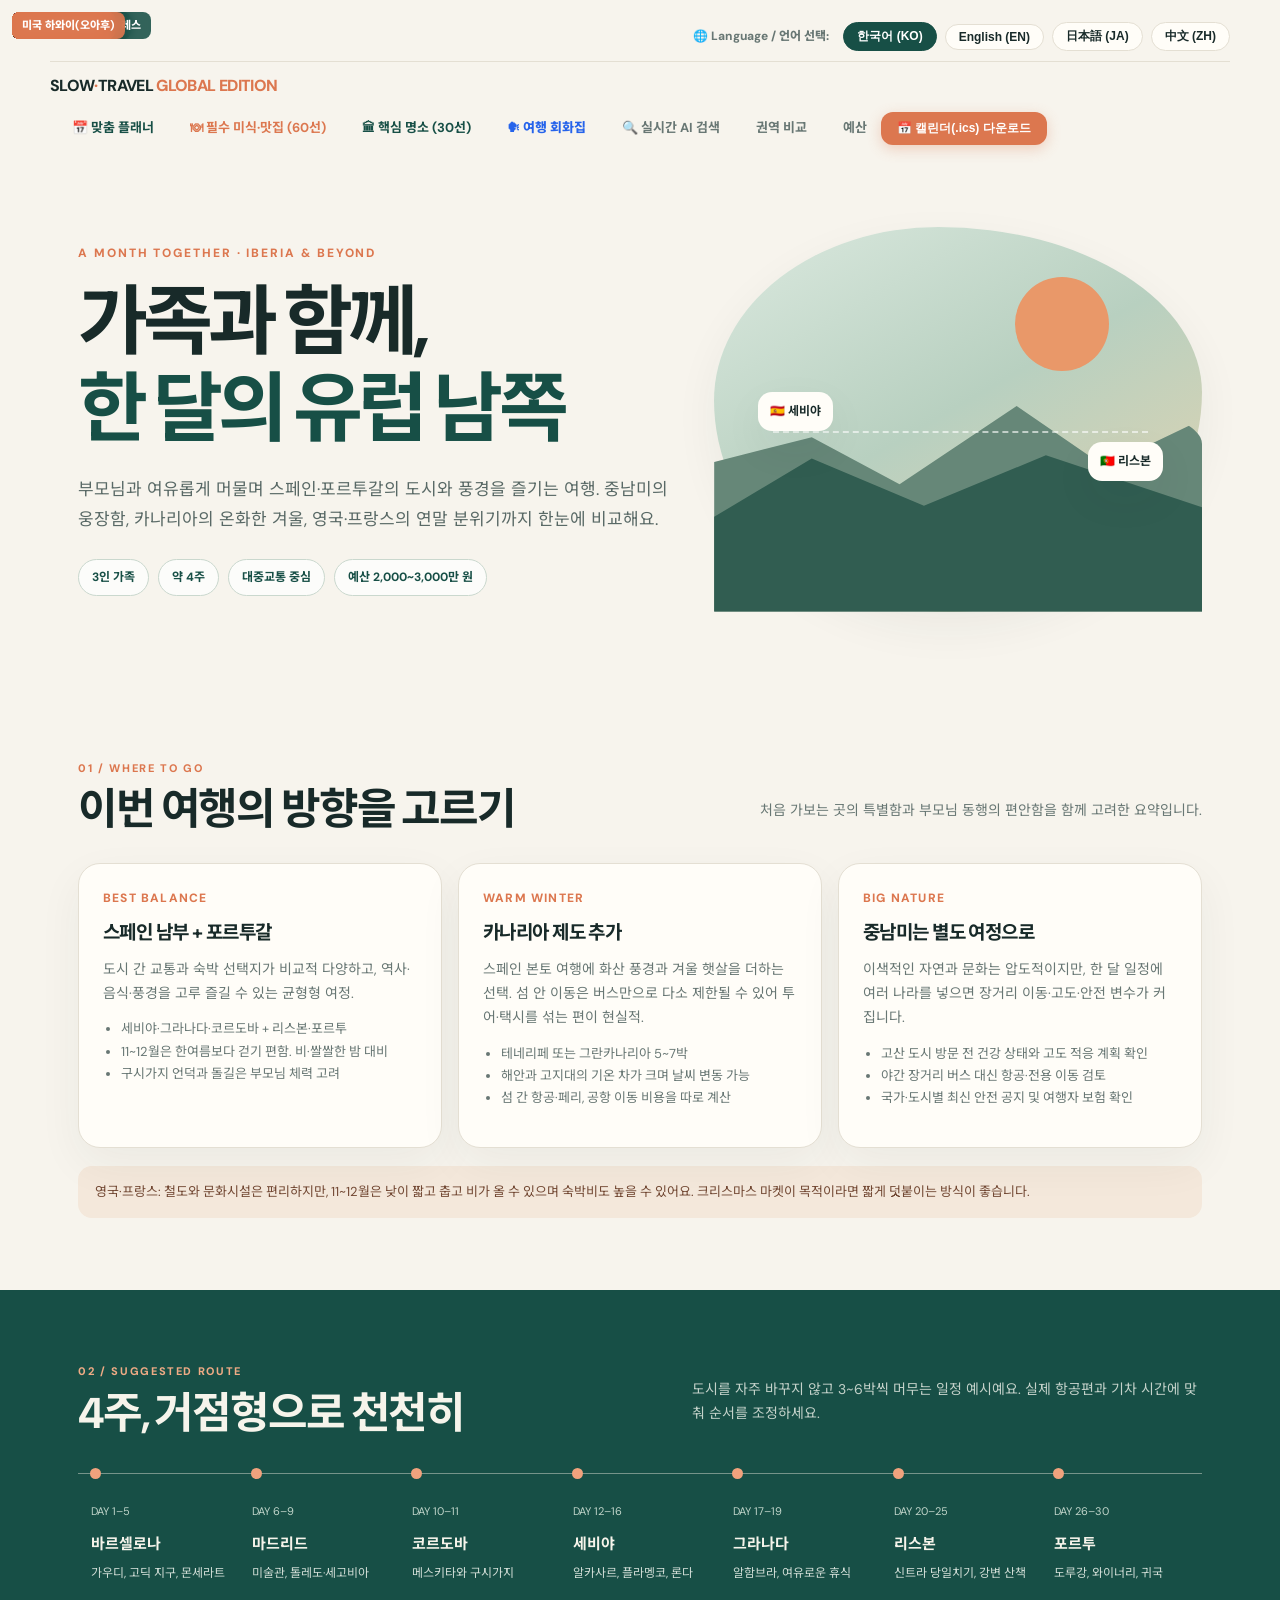
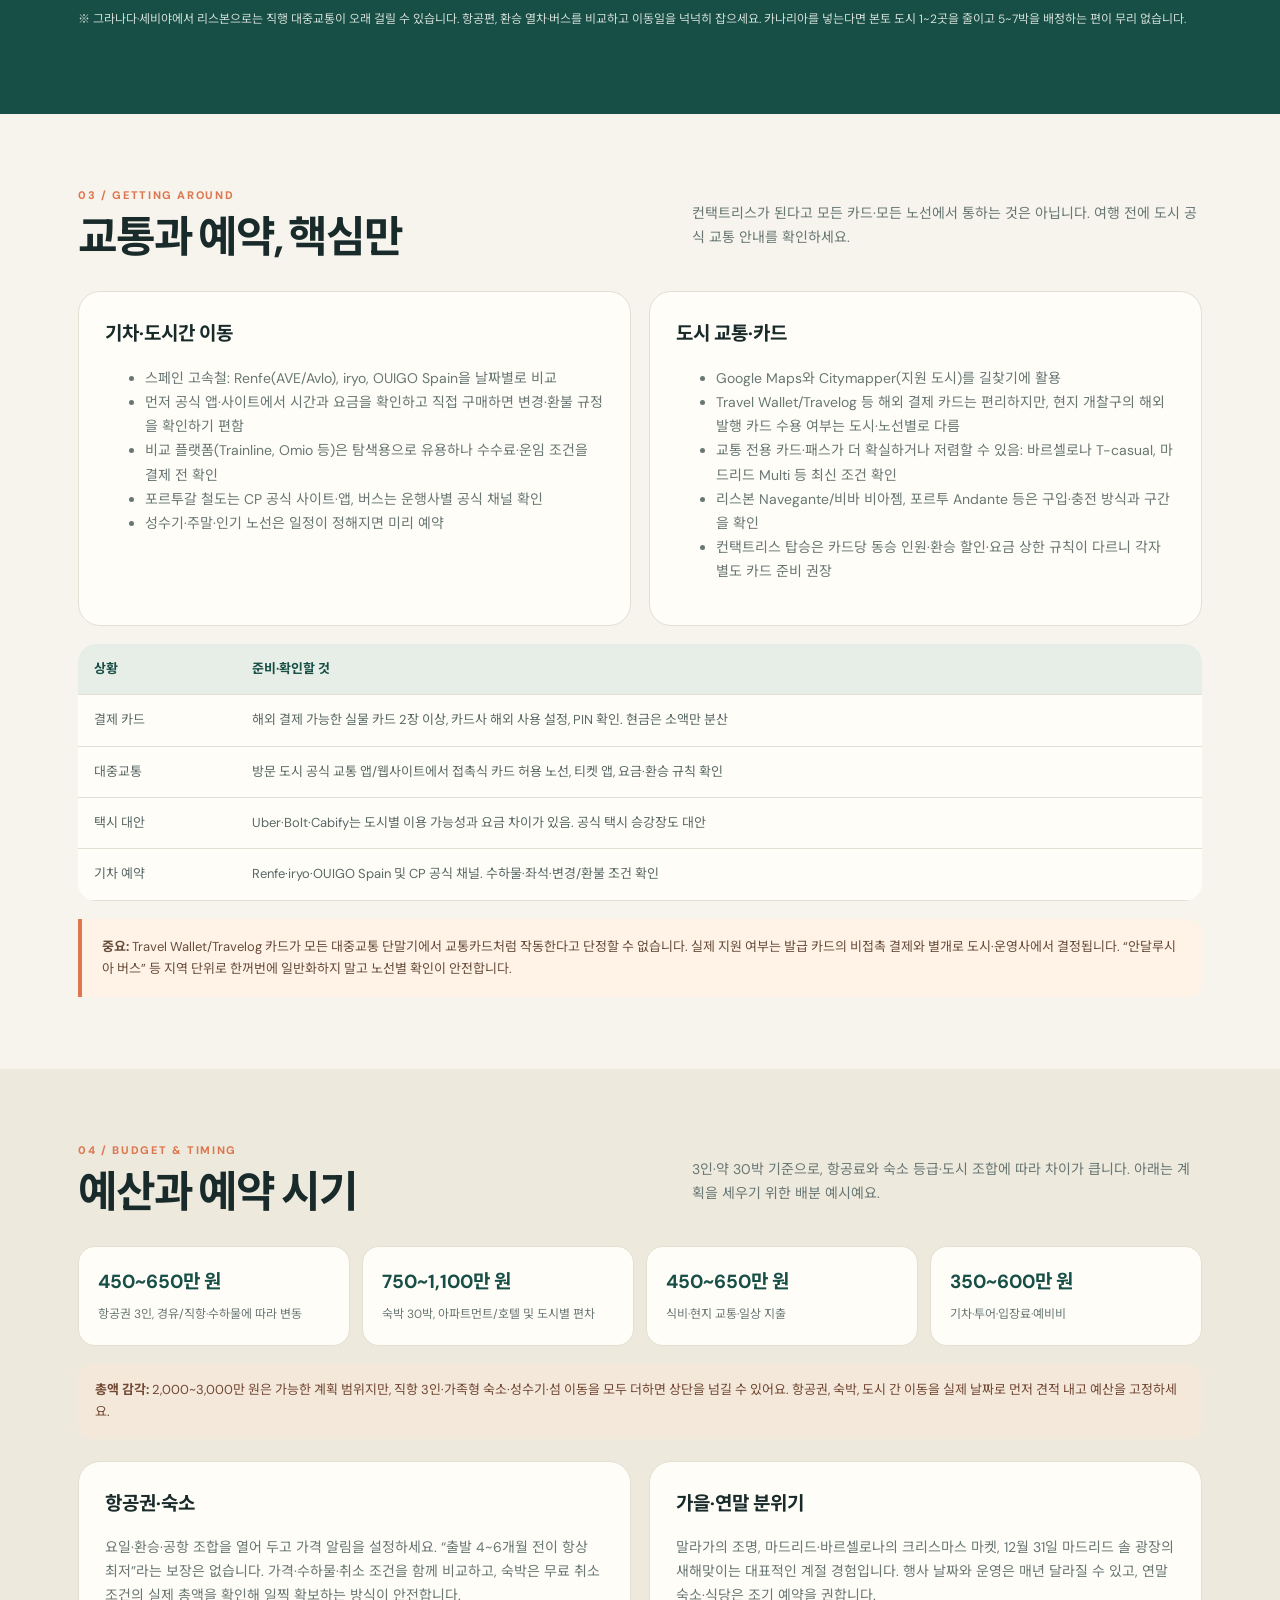
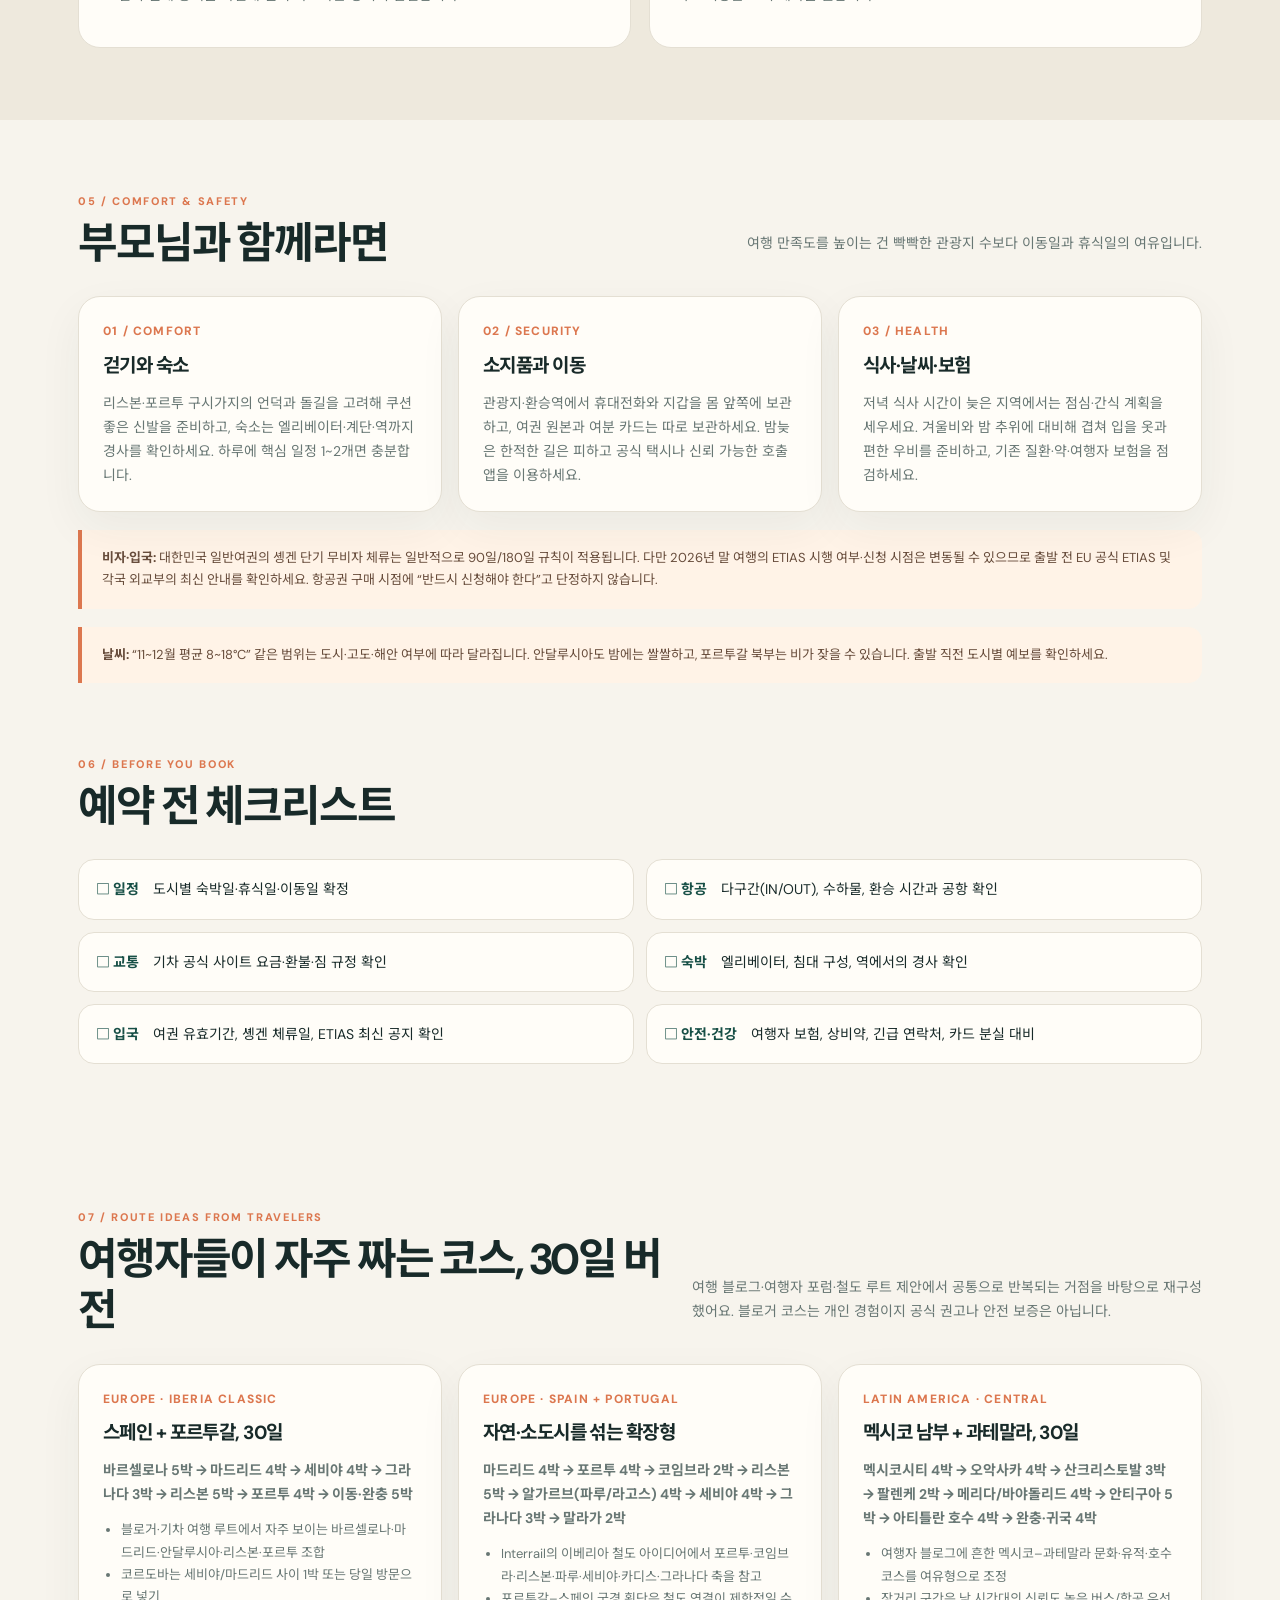
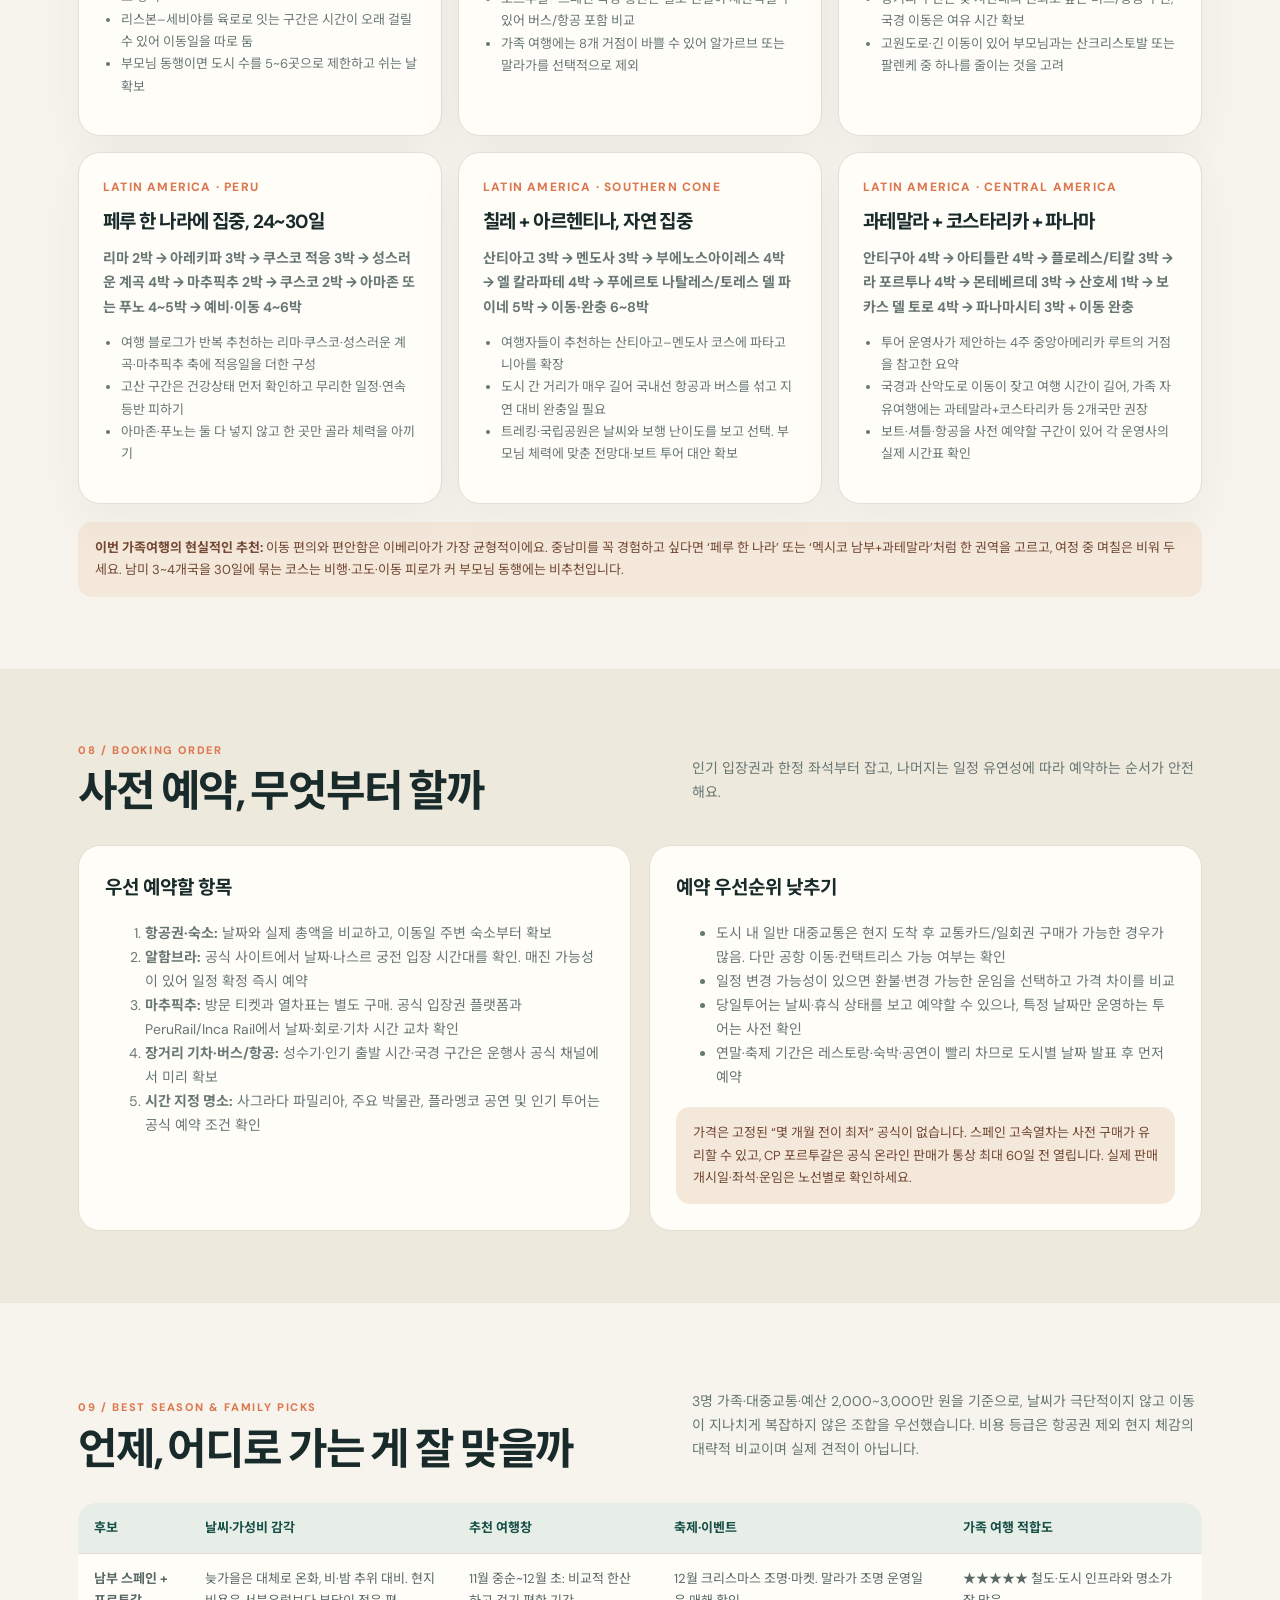
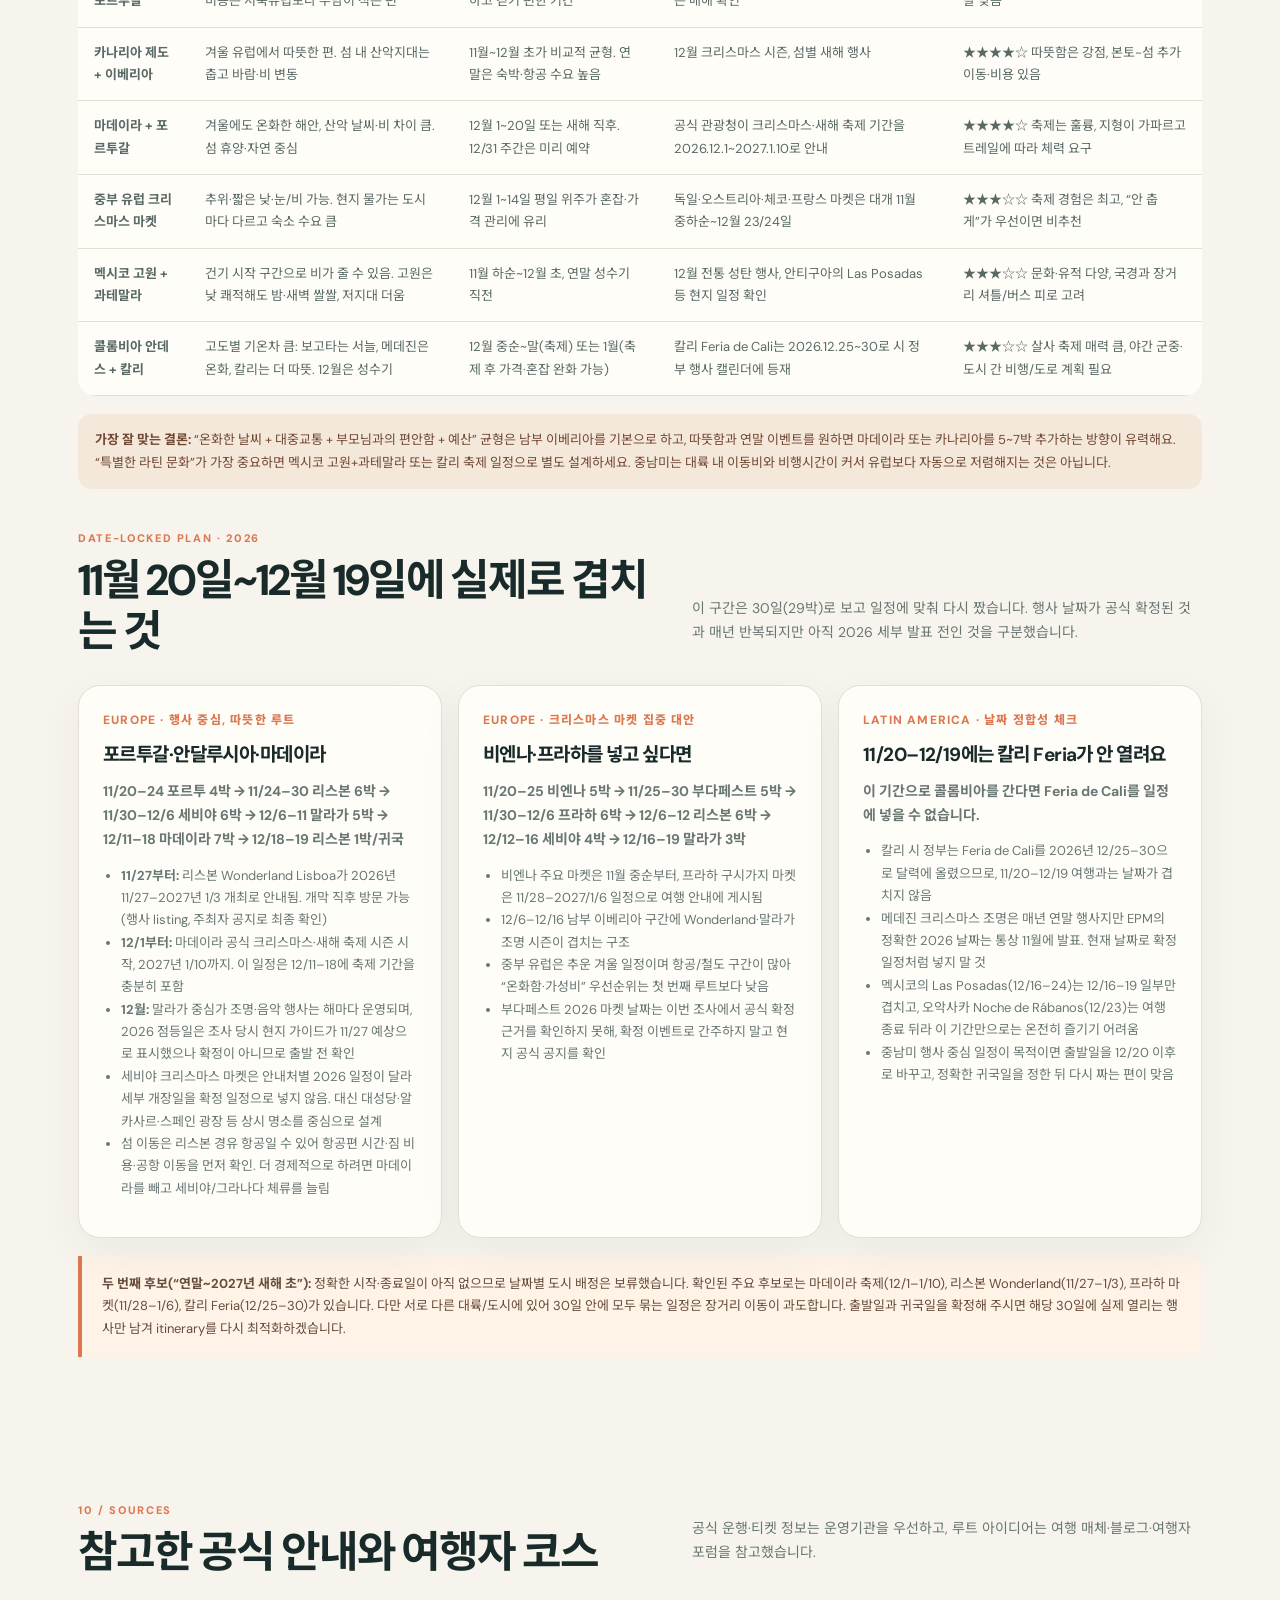
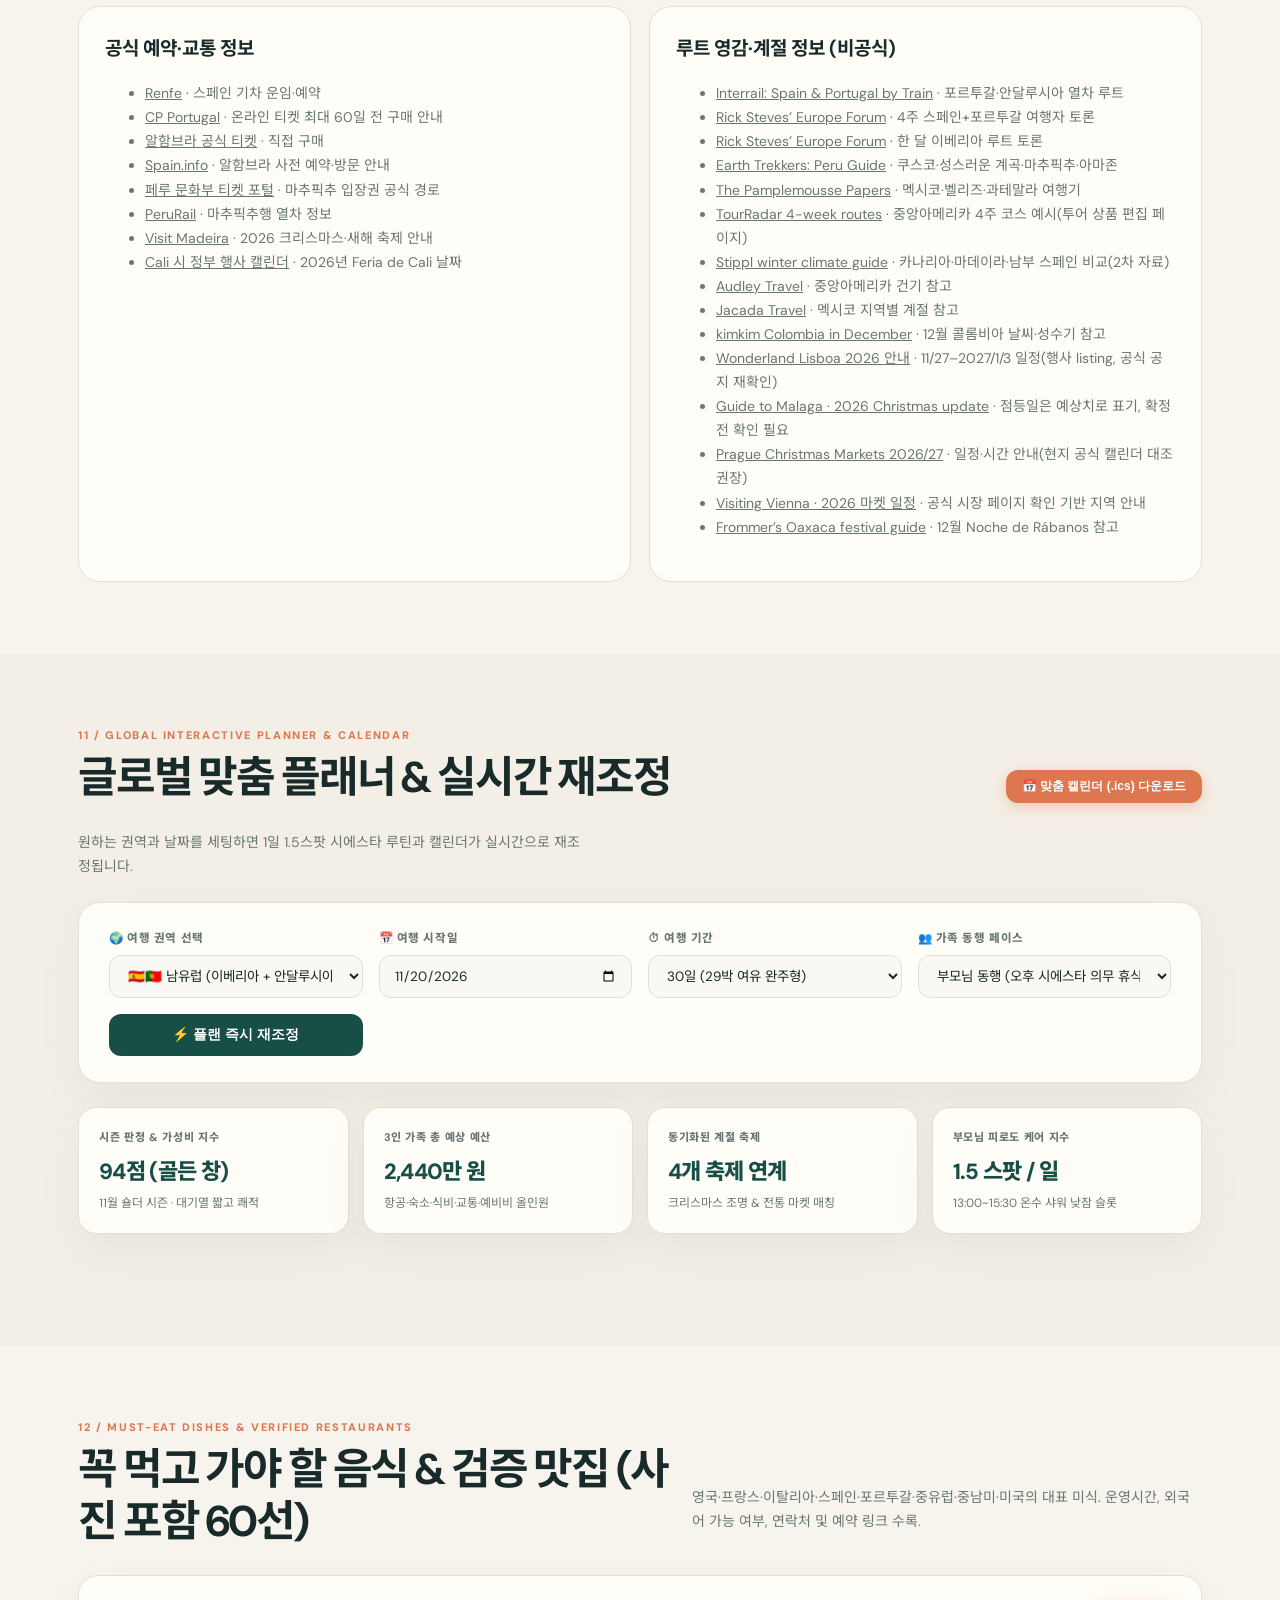
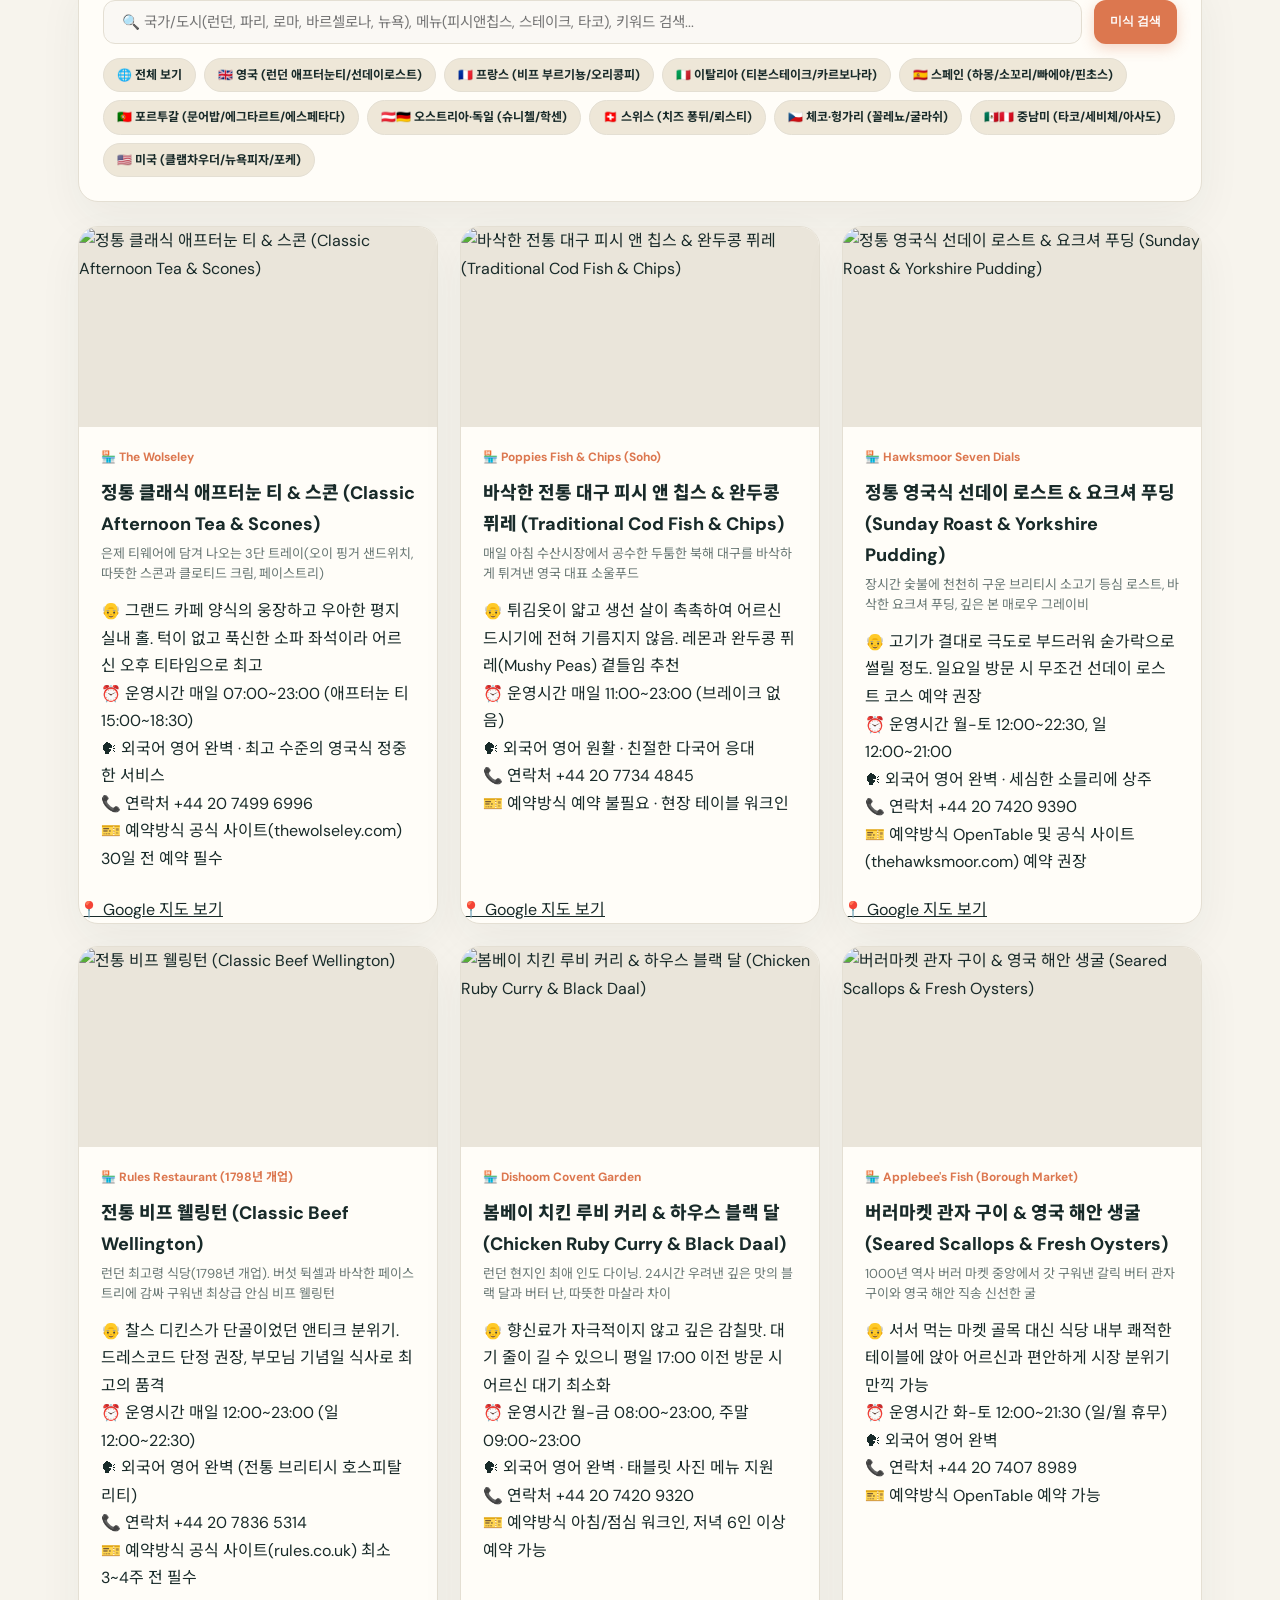
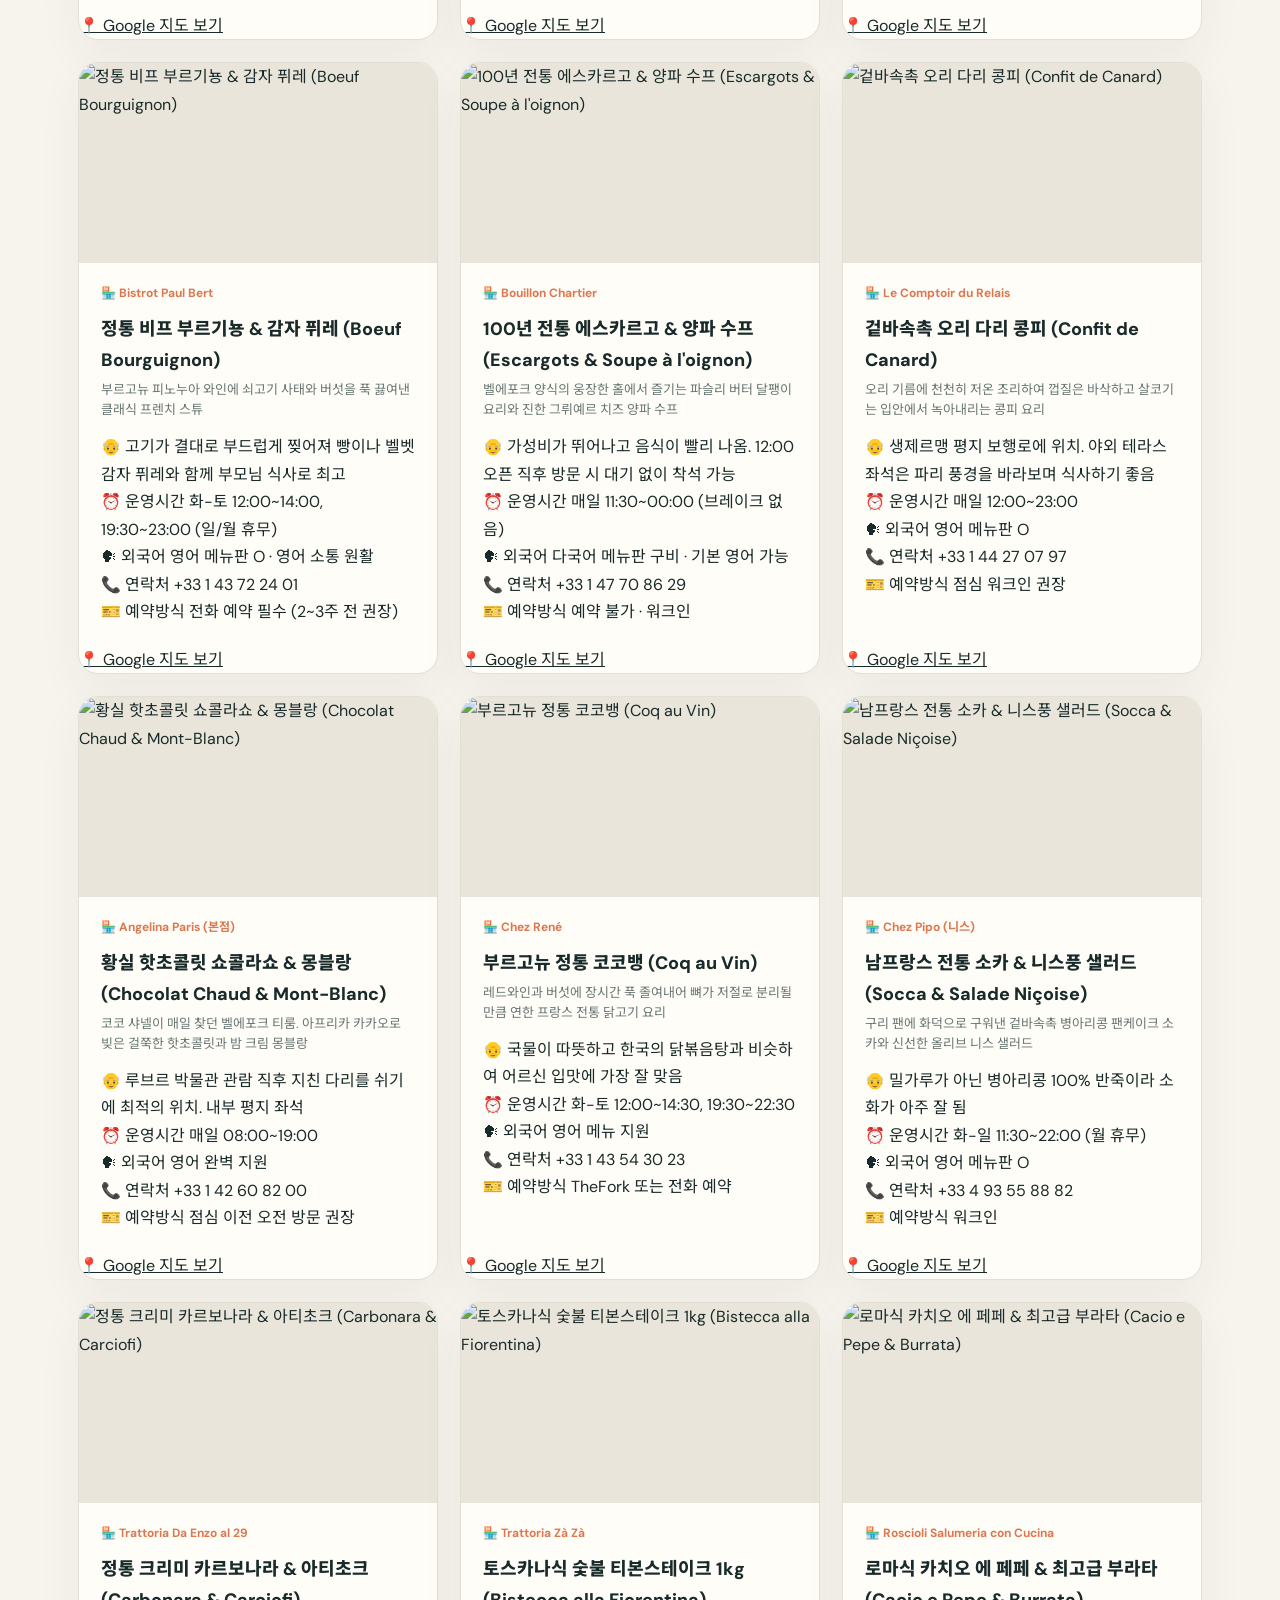
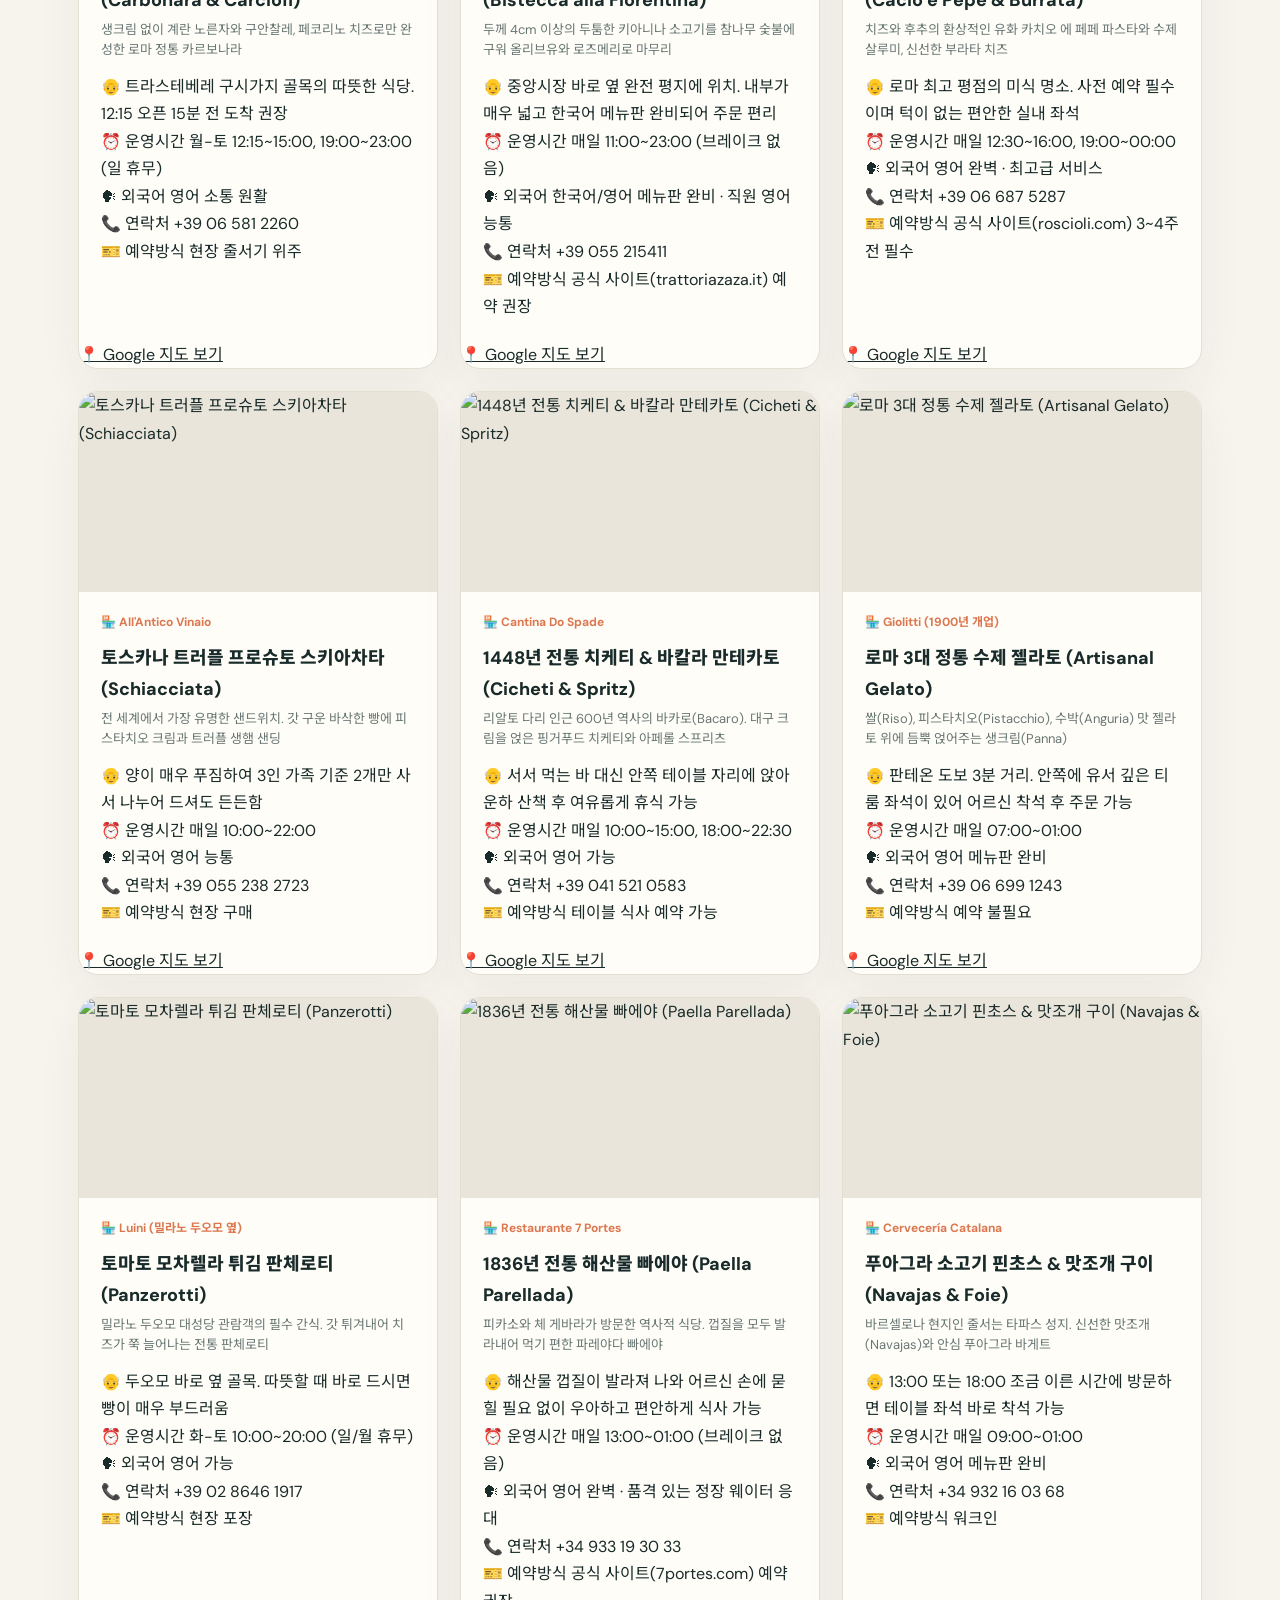
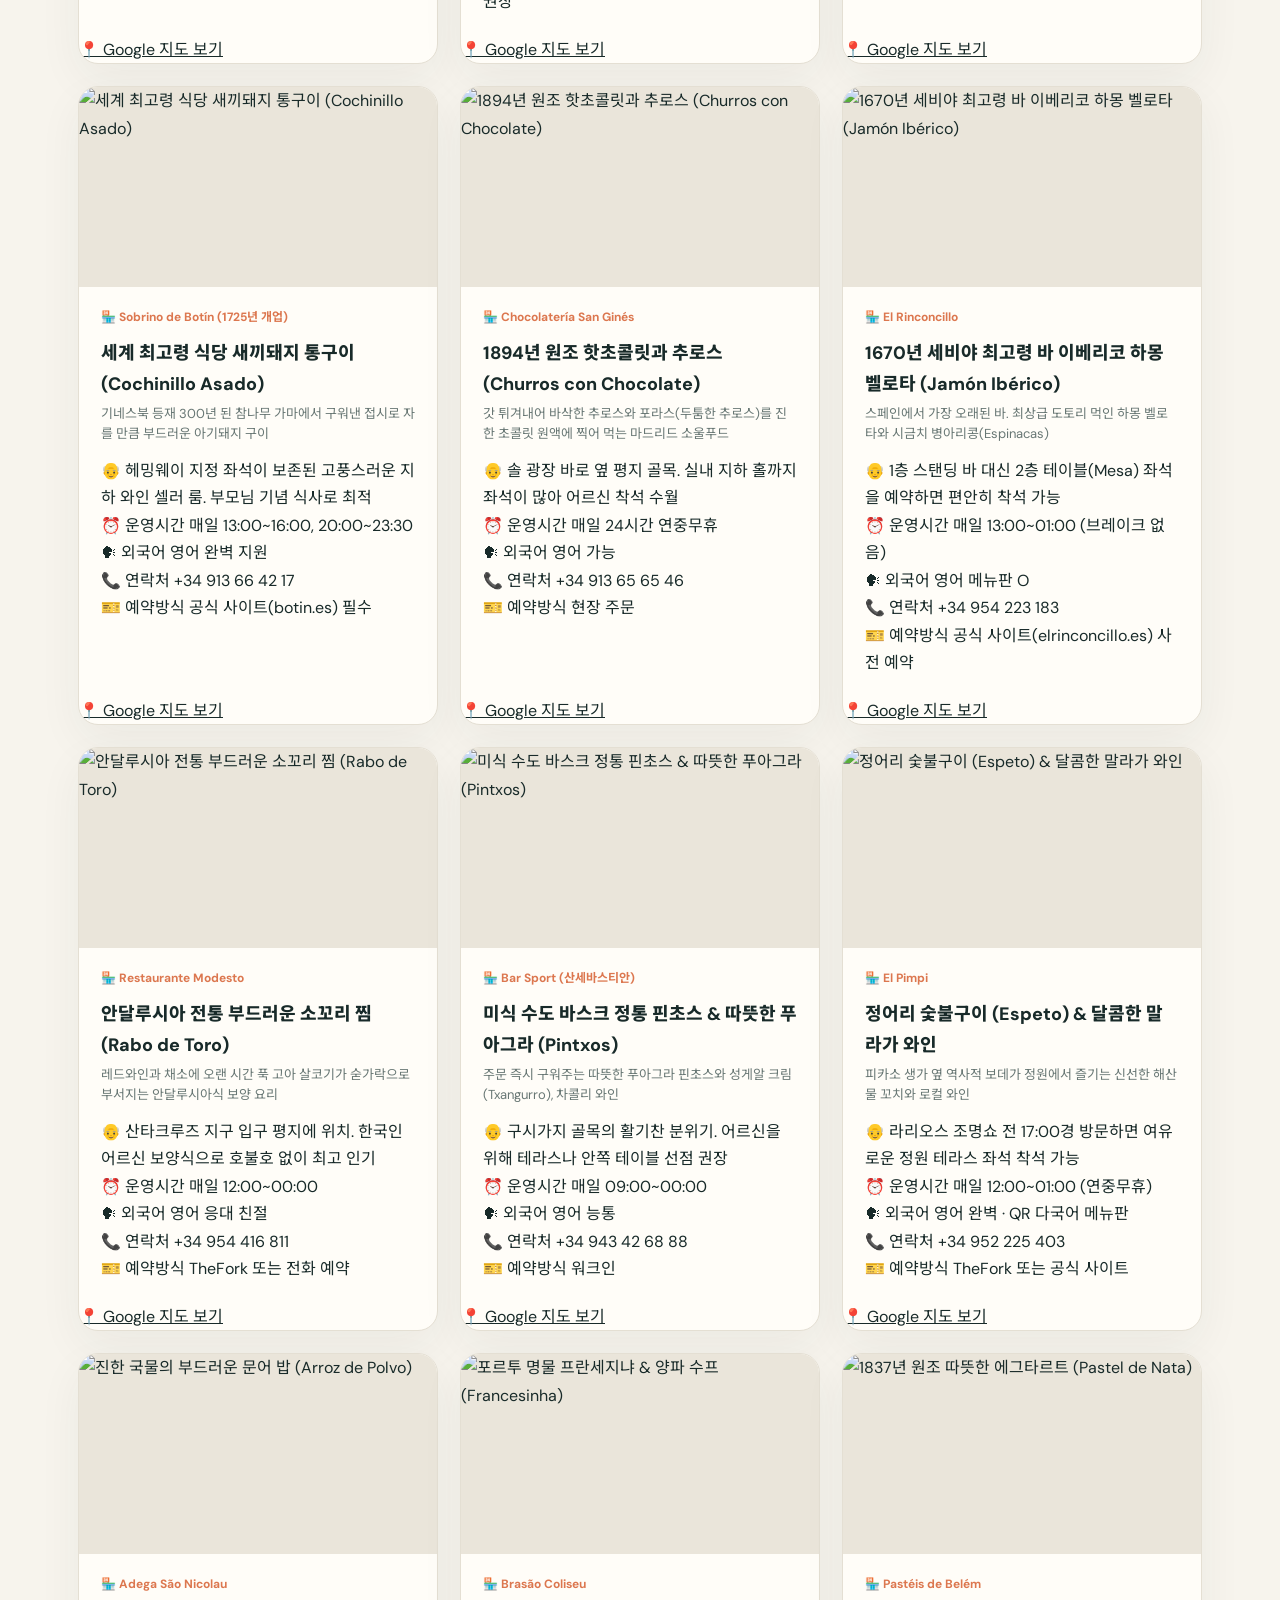
==== iberia-family-travel-guide (3).html @ eade0225 "Add global travel guide web application with interactive planner, multilingual support, and AI searc" ====
<!doctype html>
<html lang="ko">
<head>
<meta charset="utf-8"><meta name="viewport" content="width=device-width,initial-scale=1">
<meta name="theme-color" content="#f7f4ed"><title>가족과 함께, 한 달의 유럽 남쪽</title>
<style>
@import url('https://fonts.googleapis.com/css2?family=DM+Sans:wght@400;500;600;700&family=Noto+Sans+KR:wght@400;500;600;700;800&display=swap');
:root{--ink:#182a29;--muted:#687774;--paper:#f7f4ed;--white:#fffdf8;--green:#174f46;--mint:#dbe9df;--orange:#dc774f;--sand:#eee7d8;--line:#e4dfd3;--shadow:0 16px 45px #1c38320e}*{box-sizing:border-box}html{scroll-behavior:smooth}body{margin:0;background:var(--paper);color:var(--ink);font-family:'DM Sans','Noto Sans KR',sans-serif;line-height:1.72}a{color:inherit}.wrap{max-width:1180px;margin:auto;padding:0 28px}.nav{height:76px;display:flex;align-items:center;justify-content:space-between}.brand{font-weight:800;letter-spacing:-.04em}.brand span{color:var(--orange)}.nav a{text-decoration:none;color:var(--muted);font-size:13px;margin-left:22px}.hero{padding:66px 0 75px;position:relative;overflow:hidden}.hero-grid{display:grid;grid-template-columns:1.1fr .9fr;align-items:center;gap:40px}.eyebrow{color:var(--orange);font-size:12px;font-weight:800;letter-spacing:.16em;text-transform:uppercase}.hero h1{font-size:clamp(42px,6vw,76px);line-height:1.14;letter-spacing:-.065em;margin:17px 0 22px;max-width:700px}.hero h1 em{font-style:normal;color:var(--green)}.lead{color:#596966;font-size:17px;max-width:620px}.hero-art{height:385px;border-radius:46% 54% 52% 48%/45% 43% 57% 55%;background:linear-gradient(150deg,#dbe9df,#b8d0c0 48%,#e8d4ad);position:relative;box-shadow:var(--shadow)}.sun{position:absolute;width:94px;height:94px;right:19%;top:13%;border-radius:50%;background:#e99869}.hill{position:absolute;bottom:0;left:0;right:0;height:58%;border-radius:50% 50% 0 0/25% 25% 0 0;background:#668778;clip-path:polygon(0 33%,20% 22%,38% 43%,62% 8%,80% 35%,100% 14%,100% 100%,0 100%)}.hill2{position:absolute;bottom:0;left:0;right:0;height:41%;background:#315d51;clip-path:polygon(0 40%,20% 3%,43% 33%,68% 1%,100% 34%,100% 100%,0 100%)}.route-line{position:absolute;z-index:2;left:12%;right:11%;top:53%;height:2px;border-top:2px dashed #fff9}.pin{position:absolute;z-index:3;background:var(--white);padding:9px 12px;border-radius:14px;font-size:12px;font-weight:700;box-shadow:var(--shadow)}.pin.p1{left:9%;top:43%}.pin.p2{right:8%;top:56%}.tagrow{display:flex;flex-wrap:wrap;gap:9px;margin-top:25px}.tag{border:1px solid #cad8ce;background:#ffffffb5;border-radius:30px;padding:7px 13px;font-size:12px;color:var(--green);font-weight:700}.section{padding:72px 0}.section-head{display:flex;align-items:end;justify-content:space-between;gap:24px;margin-bottom:27px}.kicker{font-size:11px;letter-spacing:.15em;color:var(--orange);font-weight:800}.section h2{font-size:clamp(28px,4vw,43px);line-height:1.2;letter-spacing:-.05em;margin:7px 0 0}.sub{color:var(--muted);max-width:510px;font-size:14px}.cards{display:grid;grid-template-columns:repeat(3,1fr);gap:16px}.card{background:var(--white);border:1px solid var(--line);border-radius:22px;padding:24px;box-shadow:var(--shadow)}.card .num{font-size:12px;color:var(--orange);font-weight:800;letter-spacing:.1em}.card h3{font-size:19px;letter-spacing:-.03em;margin:8px 0}.card p{font-size:14px;color:var(--muted);margin:0}.card ul{padding-left:18px;color:var(--muted);font-size:13px}.dark{background:var(--green);color:#f6f4eb}.dark .sub{color:#c4d2ca}.dark .kicker{color:#efab85}.route{display:grid;grid-template-columns:repeat(7,1fr);gap:0;margin-top:34px}.stop{position:relative;padding:22px 13px 0;border-top:1px solid #76948a}.stop:before{content:'';position:absolute;width:11px;height:11px;border-radius:50%;background:#f0a27d;top:-6px;left:12px}.stop small{color:#c1d5ca;font-size:11px}.stop h3{font-size:15px;margin:8px 0 5px}.stop p{font-size:12px;color:#d2ded7;margin:0}.route-note{font-size:12px;color:#d2ded7;margin-top:26px}.split{display:grid;grid-template-columns:1fr 1fr;gap:18px}.panel{padding:26px;border-radius:22px;background:var(--white);border:1px solid var(--line)}.panel h3{margin:0 0 13px;font-size:19px}.panel p,.panel li{font-size:14px;color:var(--muted)}.callout{margin-top:18px;padding:15px 17px;border-radius:14px;background:#f4e8db;color:#724833;font-size:13px}.table{width:100%;border-collapse:collapse;margin-top:18px;background:var(--white);border-radius:18px;overflow:hidden}.table th,.table td{text-align:left;padding:14px 16px;border-bottom:1px solid var(--line);font-size:13px;vertical-align:top}.table th{background:#e7eee7;color:var(--green)}.table td{color:#596966}.budget{display:grid;grid-template-columns:repeat(4,1fr);gap:12px;margin-top:20px}.budget div{background:var(--white);padding:19px;border:1px solid var(--line);border-radius:17px}.budget b{display:block;font-size:19px;color:var(--green)}.budget span{font-size:12px;color:var(--muted)}.notice{background:#fff3e7;border-left:4px solid var(--orange);padding:17px 20px;border-radius:0 14px 14px 0;color:#674c3b;font-size:13px;margin-top:18px}.checklist{display:grid;grid-template-columns:repeat(2,1fr);gap:12px}.check{background:var(--white);border:1px solid var(--line);padding:17px;border-radius:16px;font-size:14px}.check strong{color:var(--green)}.footer{padding:34px 0 55px;color:var(--muted);font-size:12px;border-top:1px solid var(--line)}.footer a{color:var(--green)}
@media(max-width:800px){.nav nav{display:none}.hero-grid{grid-template-columns:1fr}.hero-art{height:300px}.cards{grid-template-columns:1fr}.route{grid-template-columns:1fr 1fr;row-gap:18px}.route .stop{min-height:95px}.split{grid-template-columns:1fr}.budget{grid-template-columns:1fr 1fr}.section{padding:52px 0}.section-head{display:block}}
@media(max-width:460px){.wrap{padding:0 19px}.hero{padding-top:35px}.hero-art{height:245px}.budget{grid-template-columns:1fr 1fr}.checklist{grid-template-columns:1fr}.table th,.table td{padding:10px 8px;font-size:11px}}
</style><style>

/* === 글로벌 확장 & 다국어 전환 & 필수 회화집 스타일 === */
.lang-switch-bar{display:flex;align-items:center;justify-content:flex-end;gap:8px;padding:10px 0;border-bottom:1px solid var(--line);margin-bottom:10px}
.lang-switch-title{font-size:12px;font-weight:800;color:var(--muted);margin-right:6px}
.lang-pill{background:var(--white);border:1px solid var(--line);padding:5px 13px;border-radius:20px;font-size:12px;font-weight:700;color:var(--ink);cursor:pointer;transition:all .15s}
.lang-pill:hover{background:var(--sand);border-color:var(--green)}
.lang-pill.active{background:var(--green);color:#fff;border-color:var(--green)}

.global-nav{display:flex;align-items:center;gap:14px;flex-wrap:wrap}
.global-nav a{text-decoration:none;color:var(--muted);font-size:13px;font-weight:700;transition:color .2s}
.global-nav a:hover{color:var(--green)}
.nav-highlight-green{color:var(--green)!important}
.nav-highlight-orange{color:var(--orange)!important}
.cal-action-btn{background:var(--orange);color:#fff!important;padding:8px 16px;border-radius:12px;font-size:12px;font-weight:800;border:none;cursor:pointer;display:inline-flex;align-items:center;gap:6px;box-shadow:0 4px 14px rgba(220,119,79,.3);transition:all .2s}
.cal-action-btn:hover{background:#b85c36;transform:translateY(-1px)}

/* 플래너 컨트롤 패널 */
.planner-control-box{background:var(--white);border:1px solid var(--line);border-radius:22px;padding:26px 30px;box-shadow:var(--shadow);margin:24px 0}
.control-flex-row{display:grid;grid-template-columns:repeat(auto-fit,minmax(200px,1fr));gap:16px;align-items:flex-end}
.control-group label{display:block;font-size:11.5px;font-weight:800;color:var(--muted);text-transform:uppercase;letter-spacing:.05em;margin-bottom:6px}
.control-group select,.control-group input{width:100%;padding:11px 14px;border-radius:12px;border:1px solid var(--line);font-size:13.5px;font-family:inherit;background:#faf8f4;color:var(--ink);outline:none;transition:border .2s}
.control-group select:focus,.control-group input:focus{border-color:var(--green);background:#fff}
.recalc-btn{background:var(--green);color:#fff;padding:12px 20px;border-radius:12px;font-size:14px;font-weight:800;border:none;cursor:pointer;width:100%;display:flex;align-items:center;justify-content:center;gap:8px;transition:all .2s}
.recalc-btn:hover{background:#113832;transform:translateY(-1px)}

/* KPI */
.planner-kpi-row{display:grid;grid-template-columns:repeat(4,1fr);gap:14px;margin:24px 0}
.planner-kpi{background:var(--white);border:1px solid var(--line);border-radius:18px;padding:20px;box-shadow:var(--shadow)}
.planner-kpi .label{font-size:11px;font-weight:800;color:var(--muted);text-transform:uppercase;letter-spacing:.06em}
.planner-kpi .val{font-size:22px;font-weight:800;color:var(--green);margin:6px 0 2px;letter-spacing:-.03em}
.planner-kpi .subtext{font-size:12px;color:var(--muted)}

/* 필터 칩 */
.filter-tabs{display:flex;gap:8px;flex-wrap:wrap;margin:20px 0 16px}
.tab-chip{background:var(--white);border:1px solid var(--line);padding:7px 15px;border-radius:24px;font-size:12.5px;font-weight:700;color:var(--muted);cursor:pointer;transition:all .2s ease}
.tab-chip:hover,.tab-chip.active{background:var(--green);color:#fff;border-color:var(--green)}
.tab-chip.orange-chip:hover,.tab-chip.orange-chip.active{background:var(--orange);color:#fff;border-color:var(--orange)}
.tab-chip.blue-chip:hover,.tab-chip.blue-chip.active{background:#2563eb;color:#fff;border-color:#2563eb}

/* 타임라인 */
.day-timeline{display:flex;flex-direction:column;gap:16px;margin-top:16px}
.day-card{background:var(--white);border:1px solid var(--line);border-radius:20px;padding:22px 26px;box-shadow:var(--shadow);display:grid;grid-template-columns:160px 1fr;gap:20px;transition:transform .2s}
.day-card:hover{transform:translateY(-2px)}
.day-card.transfer{border-left:5px solid var(--orange);background:#fffdfa}
.day-meta{border-right:1px solid var(--line);padding-right:16px}
.day-num{font-size:22px;font-weight:800;color:var(--green);letter-spacing:-.03em}
.day-date{font-size:12px;font-weight:700;color:var(--muted)}
.city-tag{display:inline-block;margin-top:8px;padding:4px 10px;border-radius:10px;font-size:11px;font-weight:700;background:var(--sand);color:var(--ink)}
.transfer-badge{margin-top:6px;font-size:11px;font-weight:800;color:var(--orange)}
.day-body h3{font-size:16px;font-weight:800;margin:0 0 12px;color:var(--ink);display:flex;align-items:center;gap:8px;flex-wrap:wrap}
.routine-grid{display:grid;grid-template-columns:repeat(3,1fr);gap:12px;margin-bottom:14px}
.routine-cell{background:#faf8f3;padding:12px 14px;border-radius:14px;border:1px solid #eee8dc}
.routine-cell .cell-title{font-size:11px;font-weight:800;text-transform:uppercase;letter-spacing:.05em;margin-bottom:4px;display:flex;align-items:center;gap:5px}
.cell-morning .cell-title{color:#c27803}
.cell-rest .cell-title{color:#1e7e34}
.cell-evening .cell-title{color:#2b6cb0}
.routine-cell p{font-size:12.5px;color:#455653;line-height:1.52;margin:0}
.routine-meta{display:flex;justify-content:space-between;align-items:center;font-size:12px;color:var(--muted);border-top:1px dashed var(--line);padding-top:10px;flex-wrap:wrap;gap:8px}
.routine-meta strong{color:var(--green)}
.map-link{color:var(--orange);font-weight:700;text-decoration:none;font-size:12px}
.map-link:hover{text-decoration:underline}
.event-pill{background:#fee2e2;color:#991b1b;padding:2px 8px;border-radius:6px;font-size:11px;font-weight:700}

/* 사진 카드 그리드 */
.photo-grid{display:grid;grid-template-columns:repeat(auto-fill,minmax(340px,1fr));gap:22px;margin-top:20px}
.photo-card{background:var(--white);border:1px solid var(--line);border-radius:20px;overflow:hidden;box-shadow:var(--shadow);display:flex;flex-direction:column;justify-content:space-between;transition:all .25s ease}
.photo-card:hover{transform:translateY(-3px);box-shadow:0 20px 48px rgba(24,42,41,.12)}
.photo-thumb-wrap{height:200px;width:100%;overflow:relative;background:#eae5da}
.photo-thumb{width:100%;height:100%;object-fit:cover;transition:transform .4s ease}
.photo-card:hover .photo-thumb{transform:scale(1.05)}
.photo-badge{position:absolute;top:12px;left:12px;background:rgba(23,79,70,.88);backdrop-filter:blur(4px);color:#fff;font-size:11px;font-weight:800;padding:4px 10px;border-radius:8px}
.photo-badge-orange{background:rgba(220,119,79,.92)!important}
.photo-body{padding:20px 22px;flex:1;display:flex;flex-direction:column}
.photo-title{font-size:18px;font-weight:800;color:var(--ink);margin-bottom:4px;display:flex;justify-content:space-between;align-items:baseline}
.photo-region{font-size:12px;color:var(--orange);font-weight:700;margin-bottom:10px}
.photo-desc{font-size:13px;color:var(--muted);line-height:1.58;margin-bottom:12px}
.photo-highlight{background:#fdf9f3;border-left:3px solid var(--orange);padding:10px 14px;border-radius:0 10px 10px 0;font-size:12.5px;color:#5c4436;margin-bottom:14px}
.photo-meta-list{font-size:12px;color:var(--muted);display:flex;flex-direction:column;gap:6px;margin-bottom:14px}
.photo-meta-list div{display:flex;align-items:flex-start;gap:6px}
.photo-meta-list strong{color:var(--ink);min-width:68px}
.photo-actions{display:flex;gap:8px;border-top:1px solid var(--line);padding-top:14px;margin-top:auto}

/* 회화집 카드 그리드 */
.phrase-grid{display:grid;grid-template-columns:repeat(auto-fill,minmax(330px,1fr));gap:16px;margin-top:20px}
.phrase-card{background:var(--white);border:1px solid var(--line);border-radius:18px;padding:20px;box-shadow:var(--shadow);display:flex;flex-direction:column;justify-content:space-between;transition:transform .2s}
.phrase-card:hover{transform:translateY(-2px)}
.phrase-header{display:flex;justify-content:space-between;align-items:flex-start;margin-bottom:8px}
.phrase-orig{font-size:17.5px;font-weight:800;color:var(--green);line-height:1.35}
.phrase-pron{font-size:12.5px;color:var(--orange);font-weight:700;margin-top:4px}
.phrase-meaning{font-size:13.5px;color:var(--ink);margin-top:6px;line-height:1.45}
.phrase-badge{font-size:11px;font-weight:800;padding:3px 9px;border-radius:6px;background:var(--sand);color:var(--ink)}
.phrase-speak-btn{display:inline-flex;align-items:center;gap:6px;background:#fdf9f3;border:1px solid var(--orange);color:var(--orange);padding:6px 14px;border-radius:12px;font-size:12px;font-weight:800;cursor:pointer;margin-top:14px;align-self:flex-start;transition:all .2s}
.phrase-speak-btn:hover{background:var(--orange);color:#fff}

/* 검색 바 */
.search-box-wrap{background:var(--white);border:1px solid var(--line);border-radius:20px;padding:24px;box-shadow:var(--shadow);margin-bottom:24px}
.search-input-row{display:flex;gap:12px;margin-bottom:14px}
.search-input{flex:1;padding:12px 18px;border-radius:12px;border:1px solid var(--line);font-size:14.5px;font-family:inherit;background:#faf8f4;outline:none}
.search-input:focus{border-color:var(--green);background:#fff}
.search-presets{display:flex;gap:8px;flex-wrap:wrap}
.preset-btn{background:var(--sand);border:1px solid var(--line);border-radius:18px;padding:6px 13px;font-size:12px;font-weight:700;color:var(--ink);cursor:pointer;transition:all .15s}
.preset-btn:hover{background:var(--mint);border-color:var(--green)}
.action-btn{flex:1;text-align:center;padding:8px 10px;border-radius:8px;font-size:11.5px;font-weight:700;text-decoration:none;border:1px solid var(--line);color:var(--ink);background:#faf8f4;transition:all .15s}
.action-btn:hover{background:var(--green);color:#fff;border-color:var(--green)}
.action-btn.primary{background:var(--green);color:#fff;border-color:var(--green)}
.action-btn.primary:hover{background:#113832}

@media(max-width:800px){
  .planner-kpi-row{grid-template-columns:1fr 1fr}
  .day-card{grid-template-columns:1fr}
  .day-meta{border-right:none;border-bottom:1px solid var(--line);padding-bottom:12px}
  .routine-grid{grid-template-columns:1fr}
  .search-input-row{flex-direction:column}
}

</style>
</head>
<body>
<header class="wrap nav" style="height:auto;padding:12px 0 16px;flex-direction:column;align-items:stretch;">
  <!-- 언어 선택 옵션 바 -->
  <div class="lang-switch-bar">
    <span class="lang-switch-title" id="langSwitchTitle" data-i18n="lang_switch_title">🌐 Language / 언어 선택:</span>
    <button class="lang-pill active" id="btnLangKo" onclick="switchLanguage('ko', this)">한국어 (KO)</button>
    <button class="lang-pill" id="btnLangEn" onclick="switchLanguage('en', this)">English (EN)</button>
    <button class="lang-pill" id="btnLangJa" onclick="switchLanguage('ja', this)">日本語 (JA)</button>
    <button class="lang-pill" id="btnLangZh" onclick="switchLanguage('zh', this)">中文 (ZH)</button>
  </div>
  
  <div style="display:flex;align-items:center;justify-content:space-between;width:100%;flex-wrap:wrap;gap:12px;">
    <div class="brand">SLOW<span>·</span>TRAVEL <span data-i18n="brand_sub">GLOBAL EDITION</span></div>
    <nav class="global-nav">
      <a href="#planner" class="nav-highlight-green" data-i18n="nav_planner">📅 맞춤 플래너</a>
      <a href="#dining" class="nav-highlight-orange" data-i18n="nav_dining">🍽 필수 미식·맛집 (60선)</a>
      <a href="#attractions" style="color:var(--green)" data-i18n="nav_attractions">🏛 핵심 명소 (30선)</a>
      <a href="#phrases" style="color:#2563eb;font-weight:800" data-i18n="nav_phrases">🗣 여행 회화집</a>
      <a href="#ai-search" data-i18n="nav_search">🔍 실시간 AI 검색</a>
      <a href="#compare" data-i18n="nav_compare">권역 비교</a>
      <a href="#budget" data-i18n="nav_budget">예산</a>
      <button onclick="downloadCustomCalendarIcs()" class="cal-action-btn" data-i18n="cal_download_btn">📅 캘린더(.ics) 다운로드</button>
    </nav>
  </div>
</header>
<main>
<div id="editorialGuideContainer">
<section class="hero"><div class="wrap hero-grid"><div><div class="eyebrow">A month together · Iberia & beyond</div><h1>가족과 함께,<br><em>한 달의 유럽 남쪽</em></h1><p class="lead">부모님과 여유롭게 머물며 스페인·포르투갈의 도시와 풍경을 즐기는 여행. 중남미의 웅장함, 카나리아의 온화한 겨울, 영국·프랑스의 연말 분위기까지 한눈에 비교해요.</p><div class="tagrow"><span class="tag">3인 가족</span><span class="tag">약 4주</span><span class="tag">대중교통 중심</span><span class="tag">예산 2,000~3,000만 원</span></div></div><div class="hero-art" aria-label="남유럽의 산과 해를 표현한 일러스트"><div class="sun"></div><div class="route-line"></div><div class="pin p1">🇪🇸 세비야</div><div class="pin p2">🇵🇹 리스본</div><div class="hill"></div><div class="hill2"></div></div></div></section>
<section class="section" id="compare"><div class="wrap"><div class="section-head"><div><div class="kicker">01 / WHERE TO GO</div><h2>이번 여행의 방향을 고르기</h2></div><p class="sub">처음 가보는 곳의 특별함과 부모님 동행의 편안함을 함께 고려한 요약입니다.</p></div><div class="cards">
<article class="card"><div class="num">BEST BALANCE</div><h3>스페인 남부 + 포르투갈</h3><p>도시 간 교통과 숙박 선택지가 비교적 다양하고, 역사·음식·풍경을 고루 즐길 수 있는 균형형 여정.</p><ul><li>세비야·그라나다·코르도바 + 리스본·포르투</li><li>11~12월은 한여름보다 걷기 편함. 비·쌀쌀한 밤 대비</li><li>구시가지 언덕과 돌길은 부모님 체력 고려</li></ul></article>
<article class="card"><div class="num">WARM WINTER</div><h3>카나리아 제도 추가</h3><p>스페인 본토 여행에 화산 풍경과 겨울 햇살을 더하는 선택. 섬 안 이동은 버스만으로 다소 제한될 수 있어 투어·택시를 섞는 편이 현실적.</p><ul><li>테네리페 또는 그란카나리아 5~7박</li><li>해안과 고지대의 기온 차가 크며 날씨 변동 가능</li><li>섬 간 항공·페리, 공항 이동 비용을 따로 계산</li></ul></article>
<article class="card"><div class="num">BIG NATURE</div><h3>중남미는 별도 여정으로</h3><p>이색적인 자연과 문화는 압도적이지만, 한 달 일정에 여러 나라를 넣으면 장거리 이동·고도·안전 변수가 커집니다.</p><ul><li>고산 도시 방문 전 건강 상태와 고도 적응 계획 확인</li><li>야간 장거리 버스 대신 항공·전용 이동 검토</li><li>국가·도시별 최신 안전 공지 및 여행자 보험 확인</li></ul></article>
</div><div class="callout">영국·프랑스: 철도와 문화시설은 편리하지만, 11~12월은 낮이 짧고 춥고 비가 올 수 있으며 숙박비도 높을 수 있어요. 크리스마스 마켓이 목적이라면 짧게 덧붙이는 방식이 좋습니다.</div></div></section>
<section class="section dark" id="route"><div class="wrap"><div class="section-head"><div><div class="kicker">02 / SUGGESTED ROUTE</div><h2>4주, 거점형으로 천천히</h2></div><p class="sub">도시를 자주 바꾸지 않고 3~6박씩 머무는 일정 예시예요. 실제 항공편과 기차 시간에 맞춰 순서를 조정하세요.</p></div><div class="route">
<div class="stop"><small>DAY 1–5</small><h3>바르셀로나</h3><p>가우디, 고딕 지구, 몬세라트</p></div><div class="stop"><small>DAY 6–9</small><h3>마드리드</h3><p>미술관, 톨레도·세고비아</p></div><div class="stop"><small>DAY 10–11</small><h3>코르도바</h3><p>메스키타와 구시가지</p></div><div class="stop"><small>DAY 12–16</small><h3>세비야</h3><p>알카사르, 플라멩코, 론다</p></div><div class="stop"><small>DAY 17–19</small><h3>그라나다</h3><p>알함브라, 여유로운 휴식</p></div><div class="stop"><small>DAY 20–25</small><h3>리스본</h3><p>신트라 당일치기, 강변 산책</p></div><div class="stop"><small>DAY 26–30</small><h3>포르투</h3><p>도루강, 와이너리, 귀국</p></div></div><p class="route-note">※ 그라나다·세비야에서 리스본으로는 직행 대중교통이 오래 걸릴 수 있습니다. 항공편, 환승 열차·버스를 비교하고 이동일을 넉넉히 잡으세요. 카나리아를 넣는다면 본토 도시 1~2곳을 줄이고 5~7박을 배정하는 편이 무리 없습니다.</p></div></section>
<section class="section" id="practical"><div class="wrap"><div class="section-head"><div><div class="kicker">03 / GETTING AROUND</div><h2>교통과 예약, 핵심만</h2></div><p class="sub">컨택트리스가 된다고 모든 카드·모든 노선에서 통하는 것은 아닙니다. 여행 전에 도시 공식 교통 안내를 확인하세요.</p></div><div class="split"><div class="panel"><h3>기차·도시간 이동</h3><ul><li>스페인 고속철: Renfe(AVE/Avlo), iryo, OUIGO Spain을 날짜별로 비교</li><li>먼저 공식 앱·사이트에서 시간과 요금을 확인하고 직접 구매하면 변경·환불 규정을 확인하기 편함</li><li>비교 플랫폼(Trainline, Omio 등)은 탐색용으로 유용하나 수수료·운임 조건을 결제 전 확인</li><li>포르투갈 철도는 CP 공식 사이트·앱, 버스는 운행사별 공식 채널 확인</li><li>성수기·주말·인기 노선은 일정이 정해지면 미리 예약</li></ul></div><div class="panel"><h3>도시 교통·카드</h3><ul><li>Google Maps와 Citymapper(지원 도시)를 길찾기에 활용</li><li>Travel Wallet/Travelog 등 해외 결제 카드는 편리하지만, 현지 개찰구의 해외 발행 카드 수용 여부는 도시·노선별로 다름</li><li>교통 전용 카드·패스가 더 확실하거나 저렴할 수 있음: 바르셀로나 T-casual, 마드리드 Multi 등 최신 조건 확인</li><li>리스본 Navegante/비바 비아젬, 포르투 Andante 등은 구입·충전 방식과 구간을 확인</li><li>컨택트리스 탑승은 카드당 동승 인원·환승 할인·요금 상한 규칙이 다르니 각자 별도 카드 준비 권장</li></ul></div></div><table class="table"><thead><tr><th>상황</th><th>준비·확인할 것</th></tr></thead><tbody><tr><td>결제 카드</td><td>해외 결제 가능한 실물 카드 2장 이상, 카드사 해외 사용 설정, PIN 확인. 현금은 소액만 분산</td></tr><tr><td>대중교통</td><td>방문 도시 공식 교통 앱/웹사이트에서 접촉식 카드 허용 노선, 티켓 앱, 요금·환승 규칙 확인</td></tr><tr><td>택시 대안</td><td>Uber·Bolt·Cabify는 도시별 이용 가능성과 요금 차이가 있음. 공식 택시 승강장도 대안</td></tr><tr><td>기차 예약</td><td>Renfe·iryo·OUIGO Spain 및 CP 공식 채널. 수하물·좌석·변경/환불 조건 확인</td></tr></tbody></table><div class="notice"><b>중요:</b> Travel Wallet/Travelog 카드가 모든 대중교통 단말기에서 교통카드처럼 작동한다고 단정할 수 없습니다. 실제 지원 여부는 발급 카드의 비접촉 결제와 별개로 도시·운영사에서 결정됩니다. “안달루시아 버스” 등 지역 단위로 한꺼번에 일반화하지 말고 노선별 확인이 안전합니다.</div></div></section>
<section class="section" style="background:#eee9dd" id="budget"><div class="wrap"><div class="section-head"><div><div class="kicker">04 / BUDGET & TIMING</div><h2>예산과 예약 시기</h2></div><p class="sub">3인·약 30박 기준으로, 항공료와 숙소 등급·도시 조합에 따라 차이가 큽니다. 아래는 계획을 세우기 위한 배분 예시예요.</p></div><div class="budget"><div><b>450~650만 원</b><span>항공권 3인, 경유/직항·수하물에 따라 변동</span></div><div><b>750~1,100만 원</b><span>숙박 30박, 아파트먼트/호텔 및 도시별 편차</span></div><div><b>450~650만 원</b><span>식비·현지 교통·일상 지출</span></div><div><b>350~600만 원</b><span>기차·투어·입장료·예비비</span></div></div><div class="callout"><b>총액 감각:</b> 2,000~3,000만 원은 가능한 계획 범위지만, 직항 3인·가족형 숙소·성수기·섬 이동을 모두 더하면 상단을 넘길 수 있어요. 항공권, 숙박, 도시 간 이동을 실제 날짜로 먼저 견적 내고 예산을 고정하세요.</div><div class="split" style="margin-top:22px"><div class="panel"><h3>항공권·숙소</h3><p>요일·환승·공항 조합을 열어 두고 가격 알림을 설정하세요. “출발 4~6개월 전이 항상 최저”라는 보장은 없습니다. 가격·수하물·취소 조건을 함께 비교하고, 숙박은 무료 취소 조건의 실제 총액을 확인해 일찍 확보하는 방식이 안전합니다.</p></div><div class="panel"><h3>가을·연말 분위기</h3><p>말라가의 조명, 마드리드·바르셀로나의 크리스마스 마켓, 12월 31일 마드리드 솔 광장의 새해맞이는 대표적인 계절 경험입니다. 행사 날짜와 운영은 매년 달라질 수 있고, 연말 숙소·식당은 조기 예약을 권합니다.</p></div></div></div></section>
<section class="section"><div class="wrap"><div class="section-head"><div><div class="kicker">05 / COMFORT & SAFETY</div><h2>부모님과 함께라면</h2></div><p class="sub">여행 만족도를 높이는 건 빡빡한 관광지 수보다 이동일과 휴식일의 여유입니다.</p></div><div class="cards"><article class="card"><div class="num">01 / COMFORT</div><h3>걷기와 숙소</h3><p>리스본·포르투 구시가지의 언덕과 돌길을 고려해 쿠션 좋은 신발을 준비하고, 숙소는 엘리베이터·계단·역까지 경사를 확인하세요. 하루에 핵심 일정 1~2개면 충분합니다.</p></article><article class="card"><div class="num">02 / SECURITY</div><h3>소지품과 이동</h3><p>관광지·환승역에서 휴대전화와 지갑을 몸 앞쪽에 보관하고, 여권 원본과 여분 카드는 따로 보관하세요. 밤늦은 한적한 길은 피하고 공식 택시나 신뢰 가능한 호출 앱을 이용하세요.</p></article><article class="card"><div class="num">03 / HEALTH</div><h3>식사·날씨·보험</h3><p>저녁 식사 시간이 늦은 지역에서는 점심·간식 계획을 세우세요. 겨울비와 밤 추위에 대비해 겹쳐 입을 옷과 편한 우비를 준비하고, 기존 질환·약·여행자 보험을 점검하세요.</p></article></div><div class="notice"><b>비자·입국:</b> 대한민국 일반여권의 솅겐 단기 무비자 체류는 일반적으로 90일/180일 규칙이 적용됩니다. 다만 2026년 말 여행의 ETIAS 시행 여부·신청 시점은 변동될 수 있으므로 출발 전 EU 공식 ETIAS 및 각국 외교부의 최신 안내를 확인하세요. 항공권 구매 시점에 “반드시 신청해야 한다”고 단정하지 않습니다.</div><div class="notice"><b>날씨:</b> “11~12월 평균 8~18°C” 같은 범위는 도시·고도·해안 여부에 따라 달라집니다. 안달루시아도 밤에는 쌀쌀하고, 포르투갈 북부는 비가 잦을 수 있습니다. 출발 직전 도시별 예보를 확인하세요.</div></div></section>
<section class="section" style="padding-top:0"><div class="wrap"><div class="section-head"><div><div class="kicker">06 / BEFORE YOU BOOK</div><h2>예약 전 체크리스트</h2></div></div><div class="checklist"><div class="check"><strong>□ 일정</strong>　도시별 숙박일·휴식일·이동일 확정</div><div class="check"><strong>□ 항공</strong>　다구간(IN/OUT), 수하물, 환승 시간과 공항 확인</div><div class="check"><strong>□ 교통</strong>　기차 공식 사이트 요금·환불·짐 규정 확인</div><div class="check"><strong>□ 숙박</strong>　엘리베이터, 침대 구성, 역에서의 경사 확인</div><div class="check"><strong>□ 입국</strong>　여권 유효기간, 솅겐 체류일, ETIAS 최신 공지 확인</div><div class="check"><strong>□ 안전·건강</strong>　여행자 보험, 상비약, 긴급 연락처, 카드 분실 대비</div></div></div></section>
<section class="section"><div class="wrap"><div class="section-head"><div><div class="kicker">07 / ROUTE IDEAS FROM TRAVELERS</div><h2>여행자들이 자주 짜는 코스, 30일 버전</h2></div><p class="sub">여행 블로그·여행자 포럼·철도 루트 제안에서 공통으로 반복되는 거점을 바탕으로 재구성했어요. 블로거 코스는 개인 경험이지 공식 권고나 안전 보증은 아닙니다.</p></div><div class="cards"><article class="card"><div class="num">EUROPE · IBERIA CLASSIC</div><h3>스페인 + 포르투갈, 30일</h3><p><b>바르셀로나 5박 → 마드리드 4박 → 세비야 4박 → 그라나다 3박 → 리스본 5박 → 포르투 4박 → 이동·완충 5박</b></p><ul><li>블로거·기차 여행 루트에서 자주 보이는 바르셀로나·마드리드·안달루시아·리스본·포르투 조합</li><li>코르도바는 세비야/마드리드 사이 1박 또는 당일 방문으로 넣기</li><li>리스본–세비야를 육로로 잇는 구간은 시간이 오래 걸릴 수 있어 이동일을 따로 둠</li><li>부모님 동행이면 도시 수를 5~6곳으로 제한하고 쉬는 날 확보</li></ul></article><article class="card"><div class="num">EUROPE · SPAIN + PORTUGAL</div><h3>자연·소도시를 섞는 확장형</h3><p><b>마드리드 4박 → 포르투 4박 → 코임브라 2박 → 리스본 5박 → 알가르브(파루/라고스) 4박 → 세비야 4박 → 그라나다 3박 → 말라가 2박</b></p><ul><li>Interrail의 이베리아 철도 아이디어에서 포르투·코임브라·리스본·파루·세비야·카디스·그라나다 축을 참고</li><li>포르투갈–스페인 국경 횡단은 철도 연결이 제한적일 수 있어 버스/항공 포함 비교</li><li>가족 여행에는 8개 거점이 바쁠 수 있어 알가르브 또는 말라가를 선택적으로 제외</li></ul></article><article class="card"><div class="num">LATIN AMERICA · CENTRAL</div><h3>멕시코 남부 + 과테말라, 30일</h3><p><b>멕시코시티 4박 → 오악사카 4박 → 산크리스토발 3박 → 팔렌케 2박 → 메리다/바야돌리드 4박 → 안티구아 5박 → 아티틀란 호수 4박 → 완충·귀국 4박</b></p><ul><li>여행자 블로그에 흔한 멕시코–과테말라 문화·유적·호수 코스를 여유형으로 조정</li><li>장거리 구간은 낮 시간대의 신뢰도 높은 버스/항공 우선, 국경 이동은 여유 시간 확보</li><li>고원도로·긴 이동이 있어 부모님과는 산크리스토발 또는 팔렌케 중 하나를 줄이는 것을 고려</li></ul></article><article class="card"><div class="num">LATIN AMERICA · PERU</div><h3>페루 한 나라에 집중, 24~30일</h3><p><b>리마 2박 → 아레키파 3박 → 쿠스코 적응 3박 → 성스러운 계곡 4박 → 마추픽추 2박 → 쿠스코 2박 → 아마존 또는 푸노 4~5박 → 예비·이동 4~6박</b></p><ul><li>여행 블로그가 반복 추천하는 리마·쿠스코·성스러운 계곡·마추픽추 축에 적응일을 더한 구성</li><li>고산 구간은 건강상태 먼저 확인하고 무리한 일정·연속 등반 피하기</li><li>아마존·푸노는 둘 다 넣지 않고 한 곳만 골라 체력을 아끼기</li></ul></article><article class="card"><div class="num">LATIN AMERICA · SOUTHERN CONE</div><h3>칠레 + 아르헨티나, 자연 집중</h3><p><b>산티아고 3박 → 멘도사 3박 → 부에노스아이레스 4박 → 엘 칼라파테 4박 → 푸에르토 나탈레스/토레스 델 파이네 5박 → 이동·완충 6~8박</b></p><ul><li>여행자들이 추천하는 산티아고–멘도사 코스에 파타고니아를 확장</li><li>도시 간 거리가 매우 길어 국내선 항공과 버스를 섞고 지연 대비 완충일 필요</li><li>트레킹·국립공원은 날씨와 보행 난이도를 보고 선택. 부모님 체력에 맞춘 전망대·보트 투어 대안 확보</li></ul></article><article class="card"><div class="num">LATIN AMERICA · CENTRAL AMERICA</div><h3>과테말라 + 코스타리카 + 파나마</h3><p><b>안티구아 4박 → 아티틀란 4박 → 플로레스/티칼 3박 → 라 포르투나 4박 → 몬테베르데 3박 → 산호세 1박 → 보카스 델 토로 4박 → 파나마시티 3박 + 이동 완충</b></p><ul><li>투어 운영사가 제안하는 4주 중앙아메리카 루트의 거점을 참고한 요약</li><li>국경과 산악도로 이동이 잦고 여행 시간이 길어, 가족 자유여행에는 과테말라+코스타리카 등 2개국만 권장</li><li>보트·셔틀·항공을 사전 예약할 구간이 있어 각 운영사의 실제 시간표 확인</li></ul></article></div><div class="callout"><b>이번 가족여행의 현실적인 추천:</b> 이동 편의와 편안함은 이베리아가 가장 균형적이에요. 중남미를 꼭 경험하고 싶다면 ‘페루 한 나라’ 또는 ‘멕시코 남부+과테말라’처럼 한 권역을 고르고, 여정 중 며칠은 비워 두세요. 남미 3~4개국을 30일에 묶는 코스는 비행·고도·이동 피로가 커 부모님 동행에는 비추천입니다.</div></div></section>
<section class="section" style="background:#eee9dd"><div class="wrap"><div class="section-head"><div><div class="kicker">08 / BOOKING ORDER</div><h2>사전 예약, 무엇부터 할까</h2></div><p class="sub">인기 입장권과 한정 좌석부터 잡고, 나머지는 일정 유연성에 따라 예약하는 순서가 안전해요.</p></div><div class="split"><div class="panel"><h3>우선 예약할 항목</h3><ol><li><b>항공권·숙소:</b> 날짜와 실제 총액을 비교하고, 이동일 주변 숙소부터 확보</li><li><b>알함브라:</b> 공식 사이트에서 날짜·나스르 궁전 입장 시간대를 확인. 매진 가능성이 있어 일정 확정 즉시 예약</li><li><b>마추픽추:</b> 방문 티켓과 열차표는 별도 구매. 공식 입장권 플랫폼과 PeruRail/Inca Rail에서 날짜·회로·기차 시간 교차 확인</li><li><b>장거리 기차·버스/항공:</b> 성수기·인기 출발 시간·국경 구간은 운행사 공식 채널에서 미리 확보</li><li><b>시간 지정 명소:</b> 사그라다 파밀리아, 주요 박물관, 플라멩코 공연 및 인기 투어는 공식 예약 조건 확인</li></ol></div><div class="panel"><h3>예약 우선순위 낮추기</h3><ul><li>도시 내 일반 대중교통은 현지 도착 후 교통카드/일회권 구매가 가능한 경우가 많음. 다만 공항 이동·컨택트리스 가능 여부는 확인</li><li>일정 변경 가능성이 있으면 환불·변경 가능한 운임을 선택하고 가격 차이를 비교</li><li>당일투어는 날씨·휴식 상태를 보고 예약할 수 있으나, 특정 날짜만 운영하는 투어는 사전 확인</li><li>연말·축제 기간은 레스토랑·숙박·공연이 빨리 차므로 도시별 날짜 발표 후 먼저 예약</li></ul><div class="callout">가격은 고정된 “몇 개월 전이 최저” 공식이 없습니다. 스페인 고속열차는 사전 구매가 유리할 수 있고, CP 포르투갈은 공식 온라인 판매가 통상 최대 60일 전 열립니다. 실제 판매 개시일·좌석·운임은 노선별로 확인하세요.</div></div></div></div></section>
<section class="section" id="recommend"><div class="wrap"><div class="section-head"><div><div class="kicker">09 / BEST SEASON & FAMILY PICKS</div><h2>언제, 어디로 가는 게 잘 맞을까</h2></div><p class="sub">3명 가족·대중교통·예산 2,000~3,000만 원을 기준으로, 날씨가 극단적이지 않고 이동이 지나치게 복잡하지 않은 조합을 우선했습니다. 비용 등급은 항공권 제외 현지 체감의 대략적 비교이며 실제 견적이 아닙니다.</p></div><table class="table"><thead><tr><th>후보</th><th>날씨·가성비 감각</th><th>추천 여행창</th><th>축제·이벤트</th><th>가족 여행 적합도</th></tr></thead><tbody><tr><td><b>남부 스페인 + 포르투갈</b></td><td>늦가을은 대체로 온화, 비·밤 추위 대비. 현지 비용은 서북유럽보다 부담이 적은 편</td><td>11월 중순~12월 초: 비교적 한산하고 걷기 편한 기간</td><td>12월 크리스마스 조명·마켓. 말라가 조명 운영일은 매해 확인</td><td>★★★★★ 철도·도시 인프라와 명소가 잘 맞음</td></tr><tr><td><b>카나리아 제도 + 이베리아</b></td><td>겨울 유럽에서 따뜻한 편. 섬 내 산악지대는 춥고 바람·비 변동</td><td>11월~12월 초가 비교적 균형. 연말은 숙박·항공 수요 높음</td><td>12월 크리스마스 시즌, 섬별 새해 행사</td><td>★★★★☆ 따뜻함은 강점, 본토-섬 추가 이동·비용 있음</td></tr><tr><td><b>마데이라 + 포르투갈</b></td><td>겨울에도 온화한 해안, 산악 날씨·비 차이 큼. 섬 휴양·자연 중심</td><td>12월 1~20일 또는 새해 직후. 12/31 주간은 미리 예약</td><td>공식 관광청이 크리스마스·새해 축제 기간을 2026.12.1~2027.1.10로 안내</td><td>★★★★☆ 축제는 훌륭, 지형이 가파르고 트레일에 따라 체력 요구</td></tr><tr><td><b>중부 유럽 크리스마스 마켓</b></td><td>추위·짧은 낮·눈/비 가능. 현지 물가는 도시마다 다르고 숙소 수요 큼</td><td>12월 1~14일 평일 위주가 혼잡·가격 관리에 유리</td><td>독일·오스트리아·체코·프랑스 마켓은 대개 11월 중하순~12월 23/24일</td><td>★★★☆☆ 축제 경험은 최고, “안 춥게”가 우선이면 비추천</td></tr><tr><td><b>멕시코 고원 + 과테말라</b></td><td>건기 시작 구간으로 비가 줄 수 있음. 고원은 낮 쾌적해도 밤·새벽 쌀쌀, 저지대 더움</td><td>11월 하순~12월 초, 연말 성수기 직전</td><td>12월 전통 성탄 행사, 안티구아의 Las Posadas 등 현지 일정 확인</td><td>★★★☆☆ 문화·유적 다양, 국경과 장거리 셔틀/버스 피로 고려</td></tr><tr><td><b>콜롬비아 안데스 + 칼리</b></td><td>고도별 기온차 큼: 보고타는 서늘, 메데진은 온화, 칼리는 더 따뜻. 12월은 성수기</td><td>12월 중순~말(축제) 또는 1월(축제 후 가격·혼잡 완화 가능)</td><td>칼리 Feria de Cali는 2026.12.25~30로 시 정부 행사 캘린더에 등재</td><td>★★★☆☆ 살사 축제 매력 큼, 야간 군중·도시 간 비행/도로 계획 필요</td></tr></tbody></table><div class="callout"><b>가장 잘 맞는 결론:</b> “온화한 날씨 + 대중교통 + 부모님과의 편안함 + 예산” 균형은 남부 이베리아를 기본으로 하고, 따뜻함과 연말 이벤트를 원하면 마데이라 또는 카나리아를 5~7박 추가하는 방향이 유력해요. “특별한 라틴 문화”가 가장 중요하면 멕시코 고원+과테말라 또는 칼리 축제 일정으로 별도 설계하세요. 중남미는 대륙 내 이동비와 비행시간이 커서 유럽보다 자동으로 저렴해지는 것은 아닙니다.</div><div class="section-head" style="margin-top:40px"><div><div class="kicker">DATE-LOCKED PLAN · 2026</div><h2>11월 20일~12월 19일에 실제로 겹치는 것</h2></div><p class="sub">이 구간은 30일(29박)로 보고 일정에 맞춰 다시 짰습니다. 행사 날짜가 공식 확정된 것과 매년 반복되지만 아직 2026 세부 발표 전인 것을 구분했습니다.</p></div><div class="cards"><article class="card"><div class="num">EUROPE · 행사 중심, 따뜻한 루트</div><h3>포르투갈·안달루시아·마데이라</h3><p><b>11/20–24 포르투 4박 → 11/24–30 리스본 6박 → 11/30–12/6 세비야 6박 → 12/6–11 말라가 5박 → 12/11–18 마데이라 7박 → 12/18–19 리스본 1박/귀국</b></p><ul><li><b>11/27부터:</b> 리스본 Wonderland Lisboa가 2026년 11/27–2027년 1/3 개최로 안내됨. 개막 직후 방문 가능(행사 listing, 주최자 공지로 최종 확인)</li><li><b>12/1부터:</b> 마데이라 공식 크리스마스·새해 축제 시즌 시작, 2027년 1/10까지. 이 일정은 12/11–18에 축제 기간을 충분히 포함</li><li><b>12월:</b> 말라가 중심가 조명·음악 행사는 해마다 운영되며, 2026 점등일은 조사 당시 현지 가이드가 11/27 예상으로 표시했으나 확정이 아니므로 출발 전 확인</li><li>세비야 크리스마스 마켓은 안내처별 2026 일정이 달라 세부 개장일을 확정 일정으로 넣지 않음. 대신 대성당·알카사르·스페인 광장 등 상시 명소를 중심으로 설계</li><li>섬 이동은 리스본 경유 항공일 수 있어 항공편 시간·짐 비용·공항 이동을 먼저 확인. 더 경제적으로 하려면 마데이라를 빼고 세비야/그라나다 체류를 늘림</li></ul></article><article class="card"><div class="num">EUROPE · 크리스마스 마켓 집중 대안</div><h3>비엔나·프라하를 넣고 싶다면</h3><p><b>11/20–25 비엔나 5박 → 11/25–30 부다페스트 5박 → 11/30–12/6 프라하 6박 → 12/6–12 리스본 6박 → 12/12–16 세비야 4박 → 12/16–19 말라가 3박</b></p><ul><li>비엔나 주요 마켓은 11월 중순부터, 프라하 구시가지 마켓은 11/28–2027/1/6 일정으로 여행 안내에 게시됨</li><li>12/6–12/16 남부 이베리아 구간에 Wonderland·말라가 조명 시즌이 겹치는 구조</li><li>중부 유럽은 추운 겨울 일정이며 항공/철도 구간이 많아 “온화함·가성비” 우선순위는 첫 번째 루트보다 낮음</li><li>부다페스트 2026 마켓 날짜는 이번 조사에서 공식 확정 근거를 확인하지 못해, 확정 이벤트로 간주하지 말고 현지 공식 공지를 확인</li></ul></article><article class="card"><div class="num">LATIN AMERICA · 날짜 정합성 체크</div><h3>11/20–12/19에는 칼리 Feria가 안 열려요</h3><p><b>이 기간으로 콜롬비아를 간다면 Feria de Cali를 일정에 넣을 수 없습니다.</b></p><ul><li>칼리 시 정부는 Feria de Cali를 2026년 12/25–30으로 달력에 올렸으므로, 11/20–12/19 여행과는 날짜가 겹치지 않음</li><li>메데진 크리스마스 조명은 매년 연말 행사지만 EPM의 정확한 2026 날짜는 통상 11월에 발표. 현재 날짜로 확정 일정처럼 넣지 말 것</li><li>멕시코의 Las Posadas(12/16–24)는 12/16–19 일부만 겹치고, 오악사카 Noche de Rábanos(12/23)는 여행 종료 뒤라 이 기간만으로는 온전히 즐기기 어려움</li><li>중남미 행사 중심 일정이 목적이면 출발일을 12/20 이후로 바꾸고, 정확한 귀국일을 정한 뒤 다시 짜는 편이 맞음</li></ul></article></div><div class="notice"><b>두 번째 후보(“연말~2027년 새해 초”):</b> 정확한 시작·종료일이 아직 없으므로 날짜별 도시 배정은 보류했습니다. 확인된 주요 후보로는 마데이라 축제(12/1–1/10), 리스본 Wonderland(11/27–1/3), 프라하 마켓(11/28–1/6), 칼리 Feria(12/25–30)가 있습니다. 다만 서로 다른 대륙/도시에 있어 30일 안에 모두 묶는 일정은 장거리 이동이 과도합니다. 출발일과 귀국일을 확정해 주시면 해당 30일에 실제 열리는 행사만 남겨 itinerary를 다시 최적화하겠습니다.</div></div></section>
<section class="section"><div class="wrap"><div class="section-head"><div><div class="kicker">10 / SOURCES</div><h2>참고한 공식 안내와 여행자 코스</h2></div><p class="sub">공식 운행·티켓 정보는 운영기관을 우선하고, 루트 아이디어는 여행 매체·블로그·여행자 포럼을 참고했습니다.</p></div><div class="split"><div class="panel"><h3>공식 예약·교통 정보</h3><ul><li><a href="https://www.renfe.com/es/en" target="_blank" rel="noopener">Renfe</a> · 스페인 기차 운임·예약</li><li><a href="https://cp.pt/info/en/w/online-ticket-office" target="_blank" rel="noopener">CP Portugal</a> · 온라인 티켓 최대 60일 전 구매 안내</li><li><a href="https://tickets.alhambra-patronato.es/en" target="_blank" rel="noopener">알함브라 공식 티켓</a> · 직접 구매</li><li><a href="https://www.spain.info/en/top/how-to-buy-tickets-visit-alhambra/" target="_blank" rel="noopener">Spain.info</a> · 알함브라 사전 예약·방문 안내</li><li><a href="https://tuboleto.cultura.pe/" target="_blank" rel="noopener">페루 문화부 티켓 포털</a> · 마추픽추 입장권 공식 경로</li><li><a href="https://www.perurail.com/" target="_blank" rel="noopener">PeruRail</a> · 마추픽추행 열차 정보</li><li><a href="https://visitmadeira.com/en/whats-on/events/christmas-and-new-year-festivities" target="_blank" rel="noopener">Visit Madeira</a> · 2026 크리스마스·새해 축제 안내</li><li><a href="https://www.cali.gov.co/boletines/publicaciones/193104/cali-la-ciudad-de-los-grandes-eventos-se-prepara-para-vivir-un-segundo-semestre-historico/" target="_blank" rel="noopener">Cali 시 정부 행사 캘린더</a> · 2026년 Feria de Cali 날짜</li></ul></div><div class="panel"><h3>루트 영감·계절 정보 (비공식)</h3><ul><li><a href="https://www.interrail.com/en/plan-your-trip/trip-ideas/spain-and-portugal" target="_blank" rel="noopener">Interrail: Spain & Portugal by Train</a> · 포르투갈·안달루시아 열차 루트</li><li><a href="https://community.ricksteves.com/travel-forum/spain/itinerary-help-for-4-weeks-in-spain-and-1-week-in-portugal" target="_blank" rel="noopener">Rick Steves’ Europe Forum</a> · 4주 스페인+포르투갈 여행자 토론</li><li><a href="https://community.ricksteves.com/travel-forum/spain/a-month-in-spain-portugal-itinerary" target="_blank" rel="noopener">Rick Steves’ Europe Forum</a> · 한 달 이베리아 루트 토론</li><li><a href="https://www.earthtrekkers.com/peru-travel-guide" target="_blank" rel="noopener">Earth Trekkers: Peru Guide</a> · 쿠스코·성스러운 계곡·마추픽추·아마존</li><li><a href="https://caitypfohl.com/2019/10/30/mexico-belize-guatemala-itinerary/" target="_blank" rel="noopener">The Pamplemousse Papers</a> · 멕시코·벨리즈·과테말라 여행기</li><li><a href="https://www.tourradar.com/n/latin-america-4-week" target="_blank" rel="noopener">TourRadar 4-week routes</a> · 중앙아메리카 4주 코스 예시(투어 상품 편집 페이지)</li><li><a href="https://www.stippl.io/blog/warmest-places-in-europe-in-winter" target="_blank" rel="noopener">Stippl winter climate guide</a> · 카나리아·마데이라·남부 스페인 비교(2차 자료)</li><li><a href="https://www.audleytravel.com/central-america/best-time-to-visit" target="_blank" rel="noopener">Audley Travel</a> · 중앙아메리카 건기 참고</li><li><a href="https://www.jacadatravel.com/latin-america/mexico/travel-guides/best-time-go-mexico/" target="_blank" rel="noopener">Jacada Travel</a> · 멕시코 지역별 계절 참고</li><li><a href="https://www.kimkim.com/c/colombia-in-december" target="_blank" rel="noopener">kimkim Colombia in December</a> · 12월 콜롬비아 날씨·성수기 참고</li><li><a href="https://www.europeanbestdestinations.com/christmas-markets/lisbon/" target="_blank" rel="noopener">Wonderland Lisboa 2026 안내</a> · 11/27–2027/1/3 일정(행사 listing, 공식 공지 재확인)</li><li><a href="https://www.guidetomalaga.com/events-in-malaga/christmas-in-malaga/all-you-need-to-know-about-christmas-in-malaga/" target="_blank" rel="noopener">Guide to Malaga · 2026 Christmas update</a> · 점등일은 예상치로 표기, 확정 전 확인 필요</li><li><a href="https://www.pragueexperience.com/events/christmas-markets.asp" target="_blank" rel="noopener">Prague Christmas Markets 2026/27</a> · 일정·시간 안내(현지 공식 캘린더 대조 권장)</li><li><a href="https://www.visitingvienna.com/sights/christmasmarkets/when-open/" target="_blank" rel="noopener">Visiting Vienna · 2026 마켓 일정</a> · 공식 시장 페이지 확인 기반 지역 안내</li><li><a href="https://www.frommers.com/destinations/oaxaca-city/festivals/" target="_blank" rel="noopener">Frommer’s Oaxaca festival guide</a> · 12월 Noche de Rábanos 참고</li></ul></div></div></div></section>
</div>

<!-- ========================================== -->
<!-- 11. 인터랙티브 맞춤 플래너 & 캘린더 연동     -->
<!-- ========================================== -->
<section class="section" id="planner" style="background:#f4efe6">
<div class="wrap">
  <div class="section-head">
    <div>
      <div class="kicker">11 / GLOBAL INTERACTIVE PLANNER & CALENDAR</div>
      <h2 data-i18n="planner_title">글로벌 맞춤 플래너 & 실시간 재조정</h2>
    </div>
    <div style="display:flex;gap:10px;align-items:center">
      <button onclick="downloadCustomCalendarIcs()" class="cal-action-btn" id="customCalBtn" data-i18n="cal_download_btn">
        📅 맞춤 캘린더 (.ics) 다운로드
      </button>
    </div>
  </div>
  <p class="sub" data-i18n="planner_sub">
    원하는 권역과 날짜를 세팅하면 1일 1.5스팟 시에스타 루틴과 캘린더가 실시간으로 재조정됩니다.
  </p>

  <!-- 실시간 플랜 세팅 컨트롤 패널 -->
  <div class="planner-control-box">
    <div class="control-flex-row">
      <div class="control-group">
        <label data-i18n="label_region">🌍 여행 권역 선택</label>
        <select id="userRegionSelect" onchange="applyPlanReconfiguration()">
          <option value="IBERIA" selected>🇪🇸🇵🇹 남유럽 (이베리아 + 안달루시아 + 마데이라 30일)</option>
          <option value="WEST_CENTRAL_EU">🇬🇧🇫🇷🇮🇹🇦🇹🇨🇿 서·중유럽 (런던·파리·로마·비엔나·프라하 30일)</option>
          <option value="LATIN_AMERICA">🇲🇽🇵🇪🇦🇷 중남미 (멕시코시티·오악사카·쿠스코·마추픽추 30일)</option>
          <option value="USA_GRAND">🇺🇸 미국 전역 (샌프란시스코·그랜드캐니언·LA·뉴욕·하와이 30일)</option>
        </select>
      </div>
      <div class="control-group">
        <label data-i18n="label_start_date">📅 여행 시작일</label>
        <input type="date" id="userStartDate" value="2026-11-20" onchange="applyPlanReconfiguration()" />
      </div>
      <div class="control-group">
        <label data-i18n="label_duration">⏱ 여행 기간</label>
        <select id="userDurationSelect" onchange="applyPlanReconfiguration()">
          <option value="30" selected>30일 (29박 여유 완주형)</option>
          <option value="21">21일 (3주 핵심 거점형)</option>
          <option value="14">14일 (2주 하이라이트형)</option>
        </select>
      </div>
      <div class="control-group">
        <label data-i18n="label_pacing">👥 가족 동행 페이스</label>
        <select id="userPacingSelect" onchange="applyPlanReconfiguration()">
          <option value="relaxed" selected>부모님 동행 (오후 시에스타 의무 휴식)</option>
          <option value="balanced">균형형 (시니어 친화 + 핵심 전망대)</option>
        </select>
      </div>
      <div class="control-group">
        <button onclick="applyPlanReconfiguration()" class="recalc-btn" data-i18n="btn_recalc">
          ⚡ 플랜 즉시 재조정
        </button>
      </div>
    </div>
  </div>

  <!-- 동적 KPI 카드 -->
  <div class="planner-kpi-row">
    <div class="planner-kpi">
      <div class="label" data-i18n="kpi_score_label">시즌 판정 & 가성비 지수</div>
      <div class="val" id="kpiScoreText">94점 (골든 창)</div>
      <div class="subtext" id="kpiSeasonText">11월 숄더 시즌 · 대기열 짧고 쾌적</div>
    </div>
    <div class="planner-kpi">
      <div class="label" data-i18n="kpi_budget_label">3인 가족 총 예상 예산</div>
      <div class="val" id="kpiBudgetText">2,440만 원</div>
      <div class="subtext" id="kpiBudgetSub" data-i18n="kpi_budget_sub">항공·숙소·식비·교통·예비비 올인원</div>
    </div>
    <div class="planner-kpi">
      <div class="label" data-i18n="kpi_fest_label">동기화된 계절 축제</div>
      <div class="val" id="kpiFestText">4개 축제 연계</div>
      <div class="subtext" id="kpiFestSub">크리스마스 조명 & 전통 마켓 매칭</div>
    </div>
    <div class="planner-kpi">
      <div class="label" data-i18n="kpi_senior_label">부모님 피로도 케어 지수</div>
      <div class="val" id="kpiSeniorVal">1.5 스팟 / 일</div>
      <div class="subtext" id="kpiSeniorSub">13:00~15:30 온수 샤워 낮잠 슬롯</div>
    </div>
  </div>

  <!-- 도시별 필터 탭 바 (JS 동적 렌더링) -->
  <div class="filter-tabs" id="dynamicCityFilterBar"></div>

  <!-- 데일리 타임라인 카드 컨테이너 -->
  <div class="day-timeline" id="dynamicTimelineContainer"></div>
</div>
</section>

<!-- ========================================== -->
<!-- 12. 꼭 먹어야 할 대표 미식 & 검증 맛집     -->
<!-- ========================================== -->
<section class="section" id="dining">
<div class="wrap">
  <div class="section-head">
    <div>
      <div class="kicker">12 / MUST-EAT DISHES & VERIFIED RESTAURANTS</div>
      <h2 data-i18n="dining_title">꼭 먹고 가야 할 음식 & 검증 맛집 (사진 포함 60선)</h2>
    </div>
    <p class="sub" data-i18n="dining_sub">
      영국·프랑스·이탈리아·스페인·포르투갈·중유럽·중남미·미국의 대표 미식. 운영시간, 외국어 가능 여부, 연락처 및 예약 링크 수록.
    </p>
  </div>

  <!-- 검색 및 프리셋 박스 (JS 동적 렌더링 ID: diningPresetsBar) -->
  <div class="search-box-wrap">
    <div class="search-input-row">
      <input type="text" id="globalDiningSearch" class="search-input" placeholder="🔍 국가/도시(런던, 파리, 로마, 바르셀로나, 뉴욕), 메뉴(피시앤칩스, 스테이크, 타코), 키워드 검색..." oninput="filterGlobalDining()" />
      <button onclick="filterGlobalDining()" class="cal-action-btn" style="white-space:nowrap" data-i18n="btn_dining_search">미식 검색</button>
    </div>
    <div class="search-presets" id="diningPresetsBar"></div>
  </div>

  <!-- 맛집 카드 그리드 (JS 동적 렌더링) -->
  <div class="photo-grid" id="globalDiningGrid"></div>
</div>
</section>

<!-- ========================================== -->
<!-- 13. 꼭 가봐야 할 핵심 명소 디렉토리         -->
<!-- ========================================== -->
<section class="section" id="attractions" style="background:#f4efe6">
<div class="wrap">
  <div class="section-head">
    <div>
      <div class="kicker">13 / MUST-VISIT LANDMARKS & ATTRACTIONS</div>
      <h2 data-i18n="attractions_title">꼭 가봐야 할 핵심 명소 디렉토리 (사진 & 보행 가이드)</h2>
    </div>
    <p class="sub" data-i18n="attractions_sub">
      전 세계 랜드마크 고화질 사진, 부모님 무릎·보행 가이드, 엘리베이터/셔틀 정보, 공식 예매 링크.
    </p>
  </div>

  <!-- 명소 필터 칩 바 (JS 동적 렌더링 ID: landmarkFilterBar) -->
  <div class="filter-tabs" id="landmarkFilterBar"></div>

  <!-- 명소 카드 그리드 (JS 동적 렌더링) -->
  <div class="photo-grid" id="globalLandmarksGrid"></div>
</div>
</section>

<!-- ========================================== -->
<!-- 14. 지역별 필수 여행 회화 & 어르신 배려 표현집 -->
<!-- ========================================== -->
<section class="section" id="phrases" style="background:#fdfcf9">
<div class="wrap">
  <div class="section-head">
    <div>
      <div class="kicker">14 / ESSENTIAL LOCAL TRAVEL PHRASES & AUDIO</div>
      <h2 data-i18n="phrases_title">각 지역별 필수 여행 회화 & 어르신 배려 표현집</h2>
    </div>
    <p class="sub" data-i18n="phrases_sub">
      현지 식당 저염식 요청, 생수 주문, 화장실/엘리베이터 위치, 응급 상황 회화. 🗣 버튼을 누르면 원어민 발음을 바로 들을 수 있습니다.
    </p>
  </div>

  <!-- 회화 언어 선택 탭 바 (JS 동적 렌더링 ID: phraseFilterBar) -->
  <div class="filter-tabs" id="phraseFilterBar"></div>

  <!-- 회화 카드 그리드 (JS 동적 렌더링) -->
  <div class="phrase-grid" id="localPhrasesGrid"></div>
</div>
</section>

<!-- ========================================== -->
<!-- 15. 실시간 검색 & Dots AI 위젯             -->
<!-- ========================================== -->
<section class="section" id="ai-search" style="background:#eee8dc">
<div class="wrap">
  <div class="section-head">
    <div>
      <div class="kicker">15 / SMART AI & WEB SEARCH CONNECT</div>
      <h2 data-i18n="ai_search_title">Dots AI & 실시간 여행 검색 커넥터</h2>
    </div>
    <p class="sub" data-i18n="ai_search_sub">
      2026 최신 축제 날짜, 실시간 기차표 예매 오픈, 알함브라 나스르 궁전 티켓팅 여부 등 현장 변수를 1초 만에 확인하는 실시간 검색 도구입니다.
    </p>
  </div>

  <div class="panel" style="padding:28px">
    <div class="search-input-row">
      <input type="text" id="aiDirectSearchInput" class="search-input" placeholder="궁금한 사항을 입력하세요 (예: 런던 타워브리지 입장료 및 엘리베이터, 2026 말라가 조명쇼 점등일, 파리 루브르 박물관 화요일 휴관)" />
      <button onclick="executeAiSearch('google')" id="btnGoogleSearch" class="cal-action-btn" data-i18n="btn_google_search" style="background:var(--green)">구글 실시간 검색</button>
      <button onclick="executeAiSearch('perplexity')" id="btnPerplexitySearch" class="cal-action-btn" data-i18n="btn_perplexity_search" style="background:#2b6cb0">Perplexity AI 분석</button>
    </div>

    <!-- AI 검색 프리셋 바 (JS 동적 렌더링 ID: aiPresetsBar) -->
    <div class="search-presets" id="aiPresetsBar" style="margin-top:10px"></div>
  </div>
</div>
</section>
</main><footer class="footer"><div class="wrap" id="mainFooterText">가족 여행 계획을 위한 편집 가이드 · 날짜·가격·운행·입국 규정은 바뀔 수 있으니 예약 전 공식 채널에서 최종 확인하세요.<br>추천 확인처: EU 공식 여행·ETIAS 안내, 스페인 Renfe·iryo·OUIGO, 포르투갈 CP, 각 도시 교통 운영기관.</div></footer>
<script>
// editorial_i18n.js - 100% Complete Multilingual Editorial Content
const EDITORIAL_SECTIONS_HTML = {
  ko: `<section class="hero"><div class="wrap hero-grid"><div><div class="eyebrow">A month together · Iberia & beyond</div><h1>가족과 함께,<br><em>한 달의 유럽 남쪽</em></h1><p class="lead">부모님과 여유롭게 머물며 스페인·포르투갈의 도시와 풍경을 즐기는 여행. 중남미의 웅장함, 카나리아의 온화한 겨울, 영국·프랑스의 연말 분위기까지 한눈에 비교해요.</p><div class="tagrow"><span class="tag">3인 가족</span><span class="tag">약 4주</span><span class="tag">대중교통 중심</span><span class="tag">예산 2,000~3,000만 원</span></div></div><div class="hero-art" aria-label="남유럽의 산과 해를 표현한 일러스트"><div class="sun"></div><div class="route-line"></div><div class="pin p1">🇪🇸 세비야</div><div class="pin p2">🇵🇹 리스본</div><div class="hill"></div><div class="hill2"></div></div></div></section>
<section class="section" id="compare"><div class="wrap"><div class="section-head"><div><div class="kicker">01 / WHERE TO GO</div><h2>이번 여행의 방향을 고르기</h2></div><p class="sub">처음 가보는 곳의 특별함과 부모님 동행의 편안함을 함께 고려한 요약입니다.</p></div><div class="cards">
<article class="card"><div class="num">BEST BALANCE</div><h3>스페인 남부 + 포르투갈</h3><p>도시 간 교통과 숙박 선택지가 비교적 다양하고, 역사·음식·풍경을 고루 즐길 수 있는 균형형 여정.</p><ul><li>세비야·그라나다·코르도바 + 리스본·포르투</li><li>11~12월은 한여름보다 걷기 편함. 비·쌀쌀한 밤 대비</li><li>구시가지 언덕과 돌길은 부모님 체력 고려</li></ul></article>
<article class="card"><div class="num">WARM WINTER</div><h3>카나리아 제도 추가</h3><p>스페인 본토 여행에 화산 풍경과 겨울 햇살을 더하는 선택. 섬 안 이동은 버스만으로 다소 제한될 수 있어 투어·택시를 섞는 편이 현실적.</p><ul><li>테네리페 또는 그란카나리아 5~7박</li><li>해안과 고지대의 기온 차가 크며 날씨 변동 가능</li><li>섬 간 항공·페리, 공항 이동 비용을 따로 계산</li></ul></article>
<article class="card"><div class="num">BIG NATURE</div><h3>중남미는 별도 여정으로</h3><p>이색적인 자연과 문화는 압도적이지만, 한 달 일정에 여러 나라를 넣으면 장거리 이동·고도·안전 변수가 커집니다.</p><ul><li>고산 도시 방문 전 건강 상태와 고도 적응 계획 확인</li><li>야간 장거리 버스 대신 항공·전용 이동 검토</li><li>국가·도시별 최신 안전 공지 및 여행자 보험 확인</li></ul></article>
</div><div class="callout">영국·프랑스: 철도와 문화시설은 편리하지만, 11~12월은 낮이 짧고 춥고 비가 올 수 있으며 숙박비도 높을 수 있어요. 크리스마스 마켓이 목적이라면 짧게 덧붙이는 방식이 좋습니다.</div></div></section>
<section class="section dark" id="route"><div class="wrap"><div class="section-head"><div><div class="kicker">02 / SUGGESTED ROUTE</div><h2>4주, 거점형으로 천천히</h2></div><p class="sub">도시를 자주 바꾸지 않고 3~6박씩 머무는 일정 예시예요. 실제 항공편과 기차 시간에 맞춰 순서를 조정하세요.</p></div><div class="route">
<div class="stop"><small>DAY 1–5</small><h3>바르셀로나</h3><p>가우디, 고딕 지구, 몬세라트</p></div><div class="stop"><small>DAY 6–9</small><h3>마드리드</h3><p>미술관, 톨레도·세고비아</p></div><div class="stop"><small>DAY 10–11</small><h3>코르도바</h3><p>메스키타와 구시가지</p></div><div class="stop"><small>DAY 12–16</small><h3>세비야</h3><p>알카사르, 플라멩코, 론다</p></div><div class="stop"><small>DAY 17–19</small><h3>그라나다</h3><p>알함브라, 여유로운 휴식</p></div><div class="stop"><small>DAY 20–25</small><h3>리스본</h3><p>신트라 당일치기, 강변 산책</p></div><div class="stop"><small>DAY 26–30</small><h3>포르투</h3><p>도루강, 와이너리, 귀국</p></div></div><p class="route-note">※ 그라나다·세비야에서 리스본으로는 직행 대중교통이 오래 걸릴 수 있습니다. 항공편, 환승 열차·버스를 비교하고 이동일을 넉넉히 잡으세요. 카나리아를 넣는다면 본토 도시 1~2곳을 줄이고 5~7박을 배정하는 편이 무리 없습니다.</p></div></section>
<section class="section" id="practical"><div class="wrap"><div class="section-head"><div><div class="kicker">03 / GETTING AROUND</div><h2>교통과 예약, 핵심만</h2></div><p class="sub">컨택트리스가 된다고 모든 카드·모든 노선에서 통하는 것은 아닙니다. 여행 전에 도시 공식 교통 안내를 확인하세요.</p></div><div class="split"><div class="panel"><h3>기차·도시간 이동</h3><ul><li>스페인 고속철: Renfe(AVE/Avlo), iryo, OUIGO Spain을 날짜별로 비교</li><li>먼저 공식 앱·사이트에서 시간과 요금을 확인하고 직접 구매하면 변경·환불 규정을 확인하기 편함</li><li>비교 플랫폼(Trainline, Omio 등)은 탐색용으로 유용하나 수수료·운임 조건을 결제 전 확인</li><li>포르투갈 철도는 CP 공식 사이트·앱, 버스는 운행사별 공식 채널 확인</li><li>성수기·주말·인기 노선은 일정이 정해지면 미리 예약</li></ul></div><div class="panel"><h3>도시 교통·카드</h3><ul><li>Google Maps와 Citymapper(지원 도시)를 길찾기에 활용</li><li>Travel Wallet/Travelog 등 해외 결제 카드는 편리하지만, 현지 개찰구의 해외 발행 카드 수용 여부는 도시·노선별로 다름</li><li>교통 전용 카드·패스가 더 확실하거나 저렴할 수 있음: 바르셀로나 T-casual, 마드리드 Multi 등 최신 조건 확인</li><li>리스본 Navegante/비바 비아젬, 포르투 Andante 등은 구입·충전 방식과 구간을 확인</li><li>컨택트리스 탑승은 카드당 동승 인원·환승 할인·요금 상한 규칙이 다르니 각자 별도 카드 준비 권장</li></ul></div></div><table class="table"><thead><tr><th>상황</th><th>준비·확인할 것</th></tr></thead><tbody><tr><td>결제 카드</td><td>해외 결제 가능한 실물 카드 2장 이상, 카드사 해외 사용 설정, PIN 확인. 현금은 소액만 분산</td></tr><tr><td>대중교통</td><td>방문 도시 공식 교통 앱/웹사이트에서 접촉식 카드 허용 노선, 티켓 앱, 요금·환승 규칙 확인</td></tr><tr><td>택시 대안</td><td>Uber·Bolt·Cabify는 도시별 이용 가능성과 요금 차이가 있음. 공식 택시 승강장도 대안</td></tr><tr><td>기차 예약</td><td>Renfe·iryo·OUIGO Spain 및 CP 공식 채널. 수하물·좌석·변경/환불 조건 확인</td></tr></tbody></table><div class="notice"><b>중요:</b> Travel Wallet/Travelog 카드가 모든 대중교통 단말기에서 교통카드처럼 작동한다고 단정할 수 없습니다. 실제 지원 여부는 발급 카드의 비접촉 결제와 별개로 도시·운영사에서 결정됩니다. “안달루시아 버스” 등 지역 단위로 한꺼번에 일반화하지 말고 노선별 확인이 안전합니다.</div></div></section>
<section class="section" style="background:#eee9dd" id="budget"><div class="wrap"><div class="section-head"><div><div class="kicker">04 / BUDGET & TIMING</div><h2>예산과 예약 시기</h2></div><p class="sub">3인·약 30박 기준으로, 항공료와 숙소 등급·도시 조합에 따라 차이가 큽니다. 아래는 계획을 세우기 위한 배분 예시예요.</p></div><div class="budget"><div><b>450~650만 원</b><span>항공권 3인, 경유/직항·수하물에 따라 변동</span></div><div><b>750~1,100만 원</b><span>숙박 30박, 아파트먼트/호텔 및 도시별 편차</span></div><div><b>450~650만 원</b><span>식비·현지 교통·일상 지출</span></div><div><b>350~600만 원</b><span>기차·투어·입장료·예비비</span></div></div><div class="callout"><b>총액 감각:</b> 2,000~3,000만 원은 가능한 계획 범위지만, 직항 3인·가족형 숙소·성수기·섬 이동을 모두 더하면 상단을 넘길 수 있어요. 항공권, 숙박, 도시 간 이동을 실제 날짜로 먼저 견적 내고 예산을 고정하세요.</div><div class="split" style="margin-top:22px"><div class="panel"><h3>항공권·숙소</h3><p>요일·환승·공항 조합을 열어 두고 가격 알림을 설정하세요. “출발 4~6개월 전이 항상 최저”라는 보장은 없습니다. 가격·수하물·취소 조건을 함께 비교하고, 숙박은 무료 취소 조건의 실제 총액을 확인해 일찍 확보하는 방식이 안전합니다.</p></div><div class="panel"><h3>가을·연말 분위기</h3><p>말라가의 조명, 마드리드·바르셀로나의 크리스마스 마켓, 12월 31일 마드리드 솔 광장의 새해맞이는 대표적인 계절 경험입니다. 행사 날짜와 운영은 매년 달라질 수 있고, 연말 숙소·식당은 조기 예약을 권합니다.</p></div></div></div></section>
<section class="section"><div class="wrap"><div class="section-head"><div><div class="kicker">05 / COMFORT & SAFETY</div><h2>부모님과 함께라면</h2></div><p class="sub">여행 만족도를 높이는 건 빡빡한 관광지 수보다 이동일과 휴식일의 여유입니다.</p></div><div class="cards"><article class="card"><div class="num">01 / COMFORT</div><h3>걷기와 숙소</h3><p>리스본·포르투 구시가지의 언덕과 돌길을 고려해 쿠션 좋은 신발을 준비하고, 숙소는 엘리베이터·계단·역까지 경사를 확인하세요. 하루에 핵심 일정 1~2개면 충분합니다.</p></article><article class="card"><div class="num">02 / SECURITY</div><h3>소지품과 이동</h3><p>관광지·환승역에서 휴대전화와 지갑을 몸 앞쪽에 보관하고, 여권 원본과 여분 카드는 따로 보관하세요. 밤늦은 한적한 길은 피하고 공식 택시나 신뢰 가능한 호출 앱을 이용하세요.</p></article><article class="card"><div class="num">03 / HEALTH</div><h3>식사·날씨·보험</h3><p>저녁 식사 시간이 늦은 지역에서는 점심·간식 계획을 세우세요. 겨울비와 밤 추위에 대비해 겹쳐 입을 옷과 편한 우비를 준비하고, 기존 질환·약·여행자 보험을 점검하세요.</p></article></div><div class="notice"><b>비자·입국:</b> 대한민국 일반여권의 솅겐 단기 무비자 체류는 일반적으로 90일/180일 규칙이 적용됩니다. 다만 2026년 말 여행의 ETIAS 시행 여부·신청 시점은 변동될 수 있으므로 출발 전 EU 공식 ETIAS 및 각국 외교부의 최신 안내를 확인하세요. 항공권 구매 시점에 “반드시 신청해야 한다”고 단정하지 않습니다.</div><div class="notice"><b>날씨:</b> “11~12월 평균 8~18°C” 같은 범위는 도시·고도·해안 여부에 따라 달라집니다. 안달루시아도 밤에는 쌀쌀하고, 포르투갈 북부는 비가 잦을 수 있습니다. 출발 직전 도시별 예보를 확인하세요.</div></div></section>
<section class="section" style="padding-top:0"><div class="wrap"><div class="section-head"><div><div class="kicker">06 / BEFORE YOU BOOK</div><h2>예약 전 체크리스트</h2></div></div><div class="checklist"><div class="check"><strong>□ 일정</strong>　도시별 숙박일·휴식일·이동일 확정</div><div class="check"><strong>□ 항공</strong>　다구간(IN/OUT), 수하물, 환승 시간과 공항 확인</div><div class="check"><strong>□ 교통</strong>　기차 공식 사이트 요금·환불·짐 규정 확인</div><div class="check"><strong>□ 숙박</strong>　엘리베이터, 침대 구성, 역에서의 경사 확인</div><div class="check"><strong>□ 입국</strong>　여권 유효기간, 솅겐 체류일, ETIAS 최신 공지 확인</div><div class="check"><strong>□ 안전·건강</strong>　여행자 보험, 상비약, 긴급 연락처, 카드 분실 대비</div></div></div></section>
<section class="section"><div class="wrap"><div class="section-head"><div><div class="kicker">07 / ROUTE IDEAS FROM TRAVELERS</div><h2>여행자들이 자주 짜는 코스, 30일 버전</h2></div><p class="sub">여행 블로그·여행자 포럼·철도 루트 제안에서 공통으로 반복되는 거점을 바탕으로 재구성했어요. 블로거 코스는 개인 경험이지 공식 권고나 안전 보증은 아닙니다.</p></div><div class="cards"><article class="card"><div class="num">EUROPE · IBERIA CLASSIC</div><h3>스페인 + 포르투갈, 30일</h3><p><b>바르셀로나 5박 → 마드리드 4박 → 세비야 4박 → 그라나다 3박 → 리스본 5박 → 포르투 4박 → 이동·완충 5박</b></p><ul><li>블로거·기차 여행 루트에서 자주 보이는 바르셀로나·마드리드·안달루시아·리스본·포르투 조합</li><li>코르도바는 세비야/마드리드 사이 1박 또는 당일 방문으로 넣기</li><li>리스본–세비야를 육로로 잇는 구간은 시간이 오래 걸릴 수 있어 이동일을 따로 둠</li><li>부모님 동행이면 도시 수를 5~6곳으로 제한하고 쉬는 날 확보</li></ul></article><article class="card"><div class="num">EUROPE · SPAIN + PORTUGAL</div><h3>자연·소도시를 섞는 확장형</h3><p><b>마드리드 4박 → 포르투 4박 → 코임브라 2박 → 리스본 5박 → 알가르브(파루/라고스) 4박 → 세비야 4박 → 그라나다 3박 → 말라가 2박</b></p><ul><li>Interrail의 이베리아 철도 아이디어에서 포르투·코임브라·리스본·파루·세비야·카디스·그라나다 축을 참고</li><li>포르투갈–스페인 국경 횡단은 철도 연결이 제한적일 수 있어 버스/항공 포함 비교</li><li>가족 여행에는 8개 거점이 바쁠 수 있어 알가르브 또는 말라가를 선택적으로 제외</li></ul></article><article class="card"><div class="num">LATIN AMERICA · CENTRAL</div><h3>멕시코 남부 + 과테말라, 30일</h3><p><b>멕시코시티 4박 → 오악사카 4박 → 산크리스토발 3박 → 팔렌케 2박 → 메리다/바야돌리드 4박 → 안티구아 5박 → 아티틀란 호수 4박 → 완충·귀국 4박</b></p><ul><li>여행자 블로그에 흔한 멕시코–과테말라 문화·유적·호수 코스를 여유형으로 조정</li><li>장거리 구간은 낮 시간대의 신뢰도 높은 버스/항공 우선, 국경 이동은 여유 시간 확보</li><li>고원도로·긴 이동이 있어 부모님과는 산크리스토발 또는 팔렌케 중 하나를 줄이는 것을 고려</li></ul></article><article class="card"><div class="num">LATIN AMERICA · PERU</div><h3>페루 한 나라에 집중, 24~30일</h3><p><b>리마 2박 → 아레키파 3박 → 쿠스코 적응 3박 → 성스러운 계곡 4박 → 마추픽추 2박 → 쿠스코 2박 → 아마존 또는 푸노 4~5박 → 예비·이동 4~6박</b></p><ul><li>여행 블로그가 반복 추천하는 리마·쿠스코·성스러운 계곡·마추픽추 축에 적응일을 더한 구성</li><li>고산 구간은 건강상태 먼저 확인하고 무리한 일정·연속 등반 피하기</li><li>아마존·푸노는 둘 다 넣지 않고 한 곳만 골라 체력을 아끼기</li></ul></article><article class="card"><div class="num">LATIN AMERICA · SOUTHERN CONE</div><h3>칠레 + 아르헨티나, 자연 집중</h3><p><b>산티아고 3박 → 멘도사 3박 → 부에노스아이레스 4박 → 엘 칼라파테 4박 → 푸에르토 나탈레스/토레스 델 파이네 5박 → 이동·완충 6~8박</b></p><ul><li>여행자들이 추천하는 산티아고–멘도사 코스에 파타고니아를 확장</li><li>도시 간 거리가 매우 길어 국내선 항공과 버스를 섞고 지연 대비 완충일 필요</li><li>트레킹·국립공원은 날씨와 보행 난이도를 보고 선택. 부모님 체력에 맞춘 전망대·보트 투어 대안 확보</li></ul></article><article class="card"><div class="num">LATIN AMERICA · CENTRAL AMERICA</div><h3>과테말라 + 코스타리카 + 파나마</h3><p><b>안티구아 4박 → 아티틀란 4박 → 플로레스/티칼 3박 → 라 포르투나 4박 → 몬테베르데 3박 → 산호세 1박 → 보카스 델 토로 4박 → 파나마시티 3박 + 이동 완충</b></p><ul><li>투어 운영사가 제안하는 4주 중앙아메리카 루트의 거점을 참고한 요약</li><li>국경과 산악도로 이동이 잦고 여행 시간이 길어, 가족 자유여행에는 과테말라+코스타리카 등 2개국만 권장</li><li>보트·셔틀·항공을 사전 예약할 구간이 있어 각 운영사의 실제 시간표 확인</li></ul></article></div><div class="callout"><b>이번 가족여행의 현실적인 추천:</b> 이동 편의와 편안함은 이베리아가 가장 균형적이에요. 중남미를 꼭 경험하고 싶다면 ‘페루 한 나라’ 또는 ‘멕시코 남부+과테말라’처럼 한 권역을 고르고, 여정 중 며칠은 비워 두세요. 남미 3~4개국을 30일에 묶는 코스는 비행·고도·이동 피로가 커 부모님 동행에는 비추천입니다.</div></div></section>
<section class="section" style="background:#eee9dd"><div class="wrap"><div class="section-head"><div><div class="kicker">08 / BOOKING ORDER</div><h2>사전 예약, 무엇부터 할까</h2></div><p class="sub">인기 입장권과 한정 좌석부터 잡고, 나머지는 일정 유연성에 따라 예약하는 순서가 안전해요.</p></div><div class="split"><div class="panel"><h3>우선 예약할 항목</h3><ol><li><b>항공권·숙소:</b> 날짜와 실제 총액을 비교하고, 이동일 주변 숙소부터 확보</li><li><b>알함브라:</b> 공식 사이트에서 날짜·나스르 궁전 입장 시간대를 확인. 매진 가능성이 있어 일정 확정 즉시 예약</li><li><b>마추픽추:</b> 방문 티켓과 열차표는 별도 구매. 공식 입장권 플랫폼과 PeruRail/Inca Rail에서 날짜·회로·기차 시간 교차 확인</li><li><b>장거리 기차·버스/항공:</b> 성수기·인기 출발 시간·국경 구간은 운행사 공식 채널에서 미리 확보</li><li><b>시간 지정 명소:</b> 사그라다 파밀리아, 주요 박물관, 플라멩코 공연 및 인기 투어는 공식 예약 조건 확인</li></ol></div><div class="panel"><h3>예약 우선순위 낮추기</h3><ul><li>도시 내 일반 대중교통은 현지 도착 후 교통카드/일회권 구매가 가능한 경우가 많음. 다만 공항 이동·컨택트리스 가능 여부는 확인</li><li>일정 변경 가능성이 있으면 환불·변경 가능한 운임을 선택하고 가격 차이를 비교</li><li>당일투어는 날씨·휴식 상태를 보고 예약할 수 있으나, 특정 날짜만 운영하는 투어는 사전 확인</li><li>연말·축제 기간은 레스토랑·숙박·공연이 빨리 차므로 도시별 날짜 발표 후 먼저 예약</li></ul><div class="callout">가격은 고정된 “몇 개월 전이 최저” 공식이 없습니다. 스페인 고속열차는 사전 구매가 유리할 수 있고, CP 포르투갈은 공식 온라인 판매가 통상 최대 60일 전 열립니다. 실제 판매 개시일·좌석·운임은 노선별로 확인하세요.</div></div></div></div></section>
<section class="section" id="recommend"><div class="wrap"><div class="section-head"><div><div class="kicker">09 / BEST SEASON & FAMILY PICKS</div><h2>언제, 어디로 가는 게 잘 맞을까</h2></div><p class="sub">3명 가족·대중교통·예산 2,000~3,000만 원을 기준으로, 날씨가 극단적이지 않고 이동이 지나치게 복잡하지 않은 조합을 우선했습니다. 비용 등급은 항공권 제외 현지 체감의 대략적 비교이며 실제 견적이 아닙니다.</p></div><table class="table"><thead><tr><th>후보</th><th>날씨·가성비 감각</th><th>추천 여행창</th><th>축제·이벤트</th><th>가족 여행 적합도</th></tr></thead><tbody><tr><td><b>남부 스페인 + 포르투갈</b></td><td>늦가을은 대체로 온화, 비·밤 추위 대비. 현지 비용은 서북유럽보다 부담이 적은 편</td><td>11월 중순~12월 초: 비교적 한산하고 걷기 편한 기간</td><td>12월 크리스마스 조명·마켓. 말라가 조명 운영일은 매해 확인</td><td>★★★★★ 철도·도시 인프라와 명소가 잘 맞음</td></tr><tr><td><b>카나리아 제도 + 이베리아</b></td><td>겨울 유럽에서 따뜻한 편. 섬 내 산악지대는 춥고 바람·비 변동</td><td>11월~12월 초가 비교적 균형. 연말은 숙박·항공 수요 높음</td><td>12월 크리스마스 시즌, 섬별 새해 행사</td><td>★★★★☆ 따뜻함은 강점, 본토-섬 추가 이동·비용 있음</td></tr><tr><td><b>마데이라 + 포르투갈</b></td><td>겨울에도 온화한 해안, 산악 날씨·비 차이 큼. 섬 휴양·자연 중심</td><td>12월 1~20일 또는 새해 직후. 12/31 주간은 미리 예약</td><td>공식 관광청이 크리스마스·새해 축제 기간을 2026.12.1~2027.1.10로 안내</td><td>★★★★☆ 축제는 훌륭, 지형이 가파르고 트레일에 따라 체력 요구</td></tr><tr><td><b>중부 유럽 크리스마스 마켓</b></td><td>추위·짧은 낮·눈/비 가능. 현지 물가는 도시마다 다르고 숙소 수요 큼</td><td>12월 1~14일 평일 위주가 혼잡·가격 관리에 유리</td><td>독일·오스트리아·체코·프랑스 마켓은 대개 11월 중하순~12월 23/24일</td><td>★★★☆☆ 축제 경험은 최고, “안 춥게”가 우선이면 비추천</td></tr><tr><td><b>멕시코 고원 + 과테말라</b></td><td>건기 시작 구간으로 비가 줄 수 있음. 고원은 낮 쾌적해도 밤·새벽 쌀쌀, 저지대 더움</td><td>11월 하순~12월 초, 연말 성수기 직전</td><td>12월 전통 성탄 행사, 안티구아의 Las Posadas 등 현지 일정 확인</td><td>★★★☆☆ 문화·유적 다양, 국경과 장거리 셔틀/버스 피로 고려</td></tr><tr><td><b>콜롬비아 안데스 + 칼리</b></td><td>고도별 기온차 큼: 보고타는 서늘, 메데진은 온화, 칼리는 더 따뜻. 12월은 성수기</td><td>12월 중순~말(축제) 또는 1월(축제 후 가격·혼잡 완화 가능)</td><td>칼리 Feria de Cali는 2026.12.25~30로 시 정부 행사 캘린더에 등재</td><td>★★★☆☆ 살사 축제 매력 큼, 야간 군중·도시 간 비행/도로 계획 필요</td></tr></tbody></table><div class="callout"><b>가장 잘 맞는 결론:</b> “온화한 날씨 + 대중교통 + 부모님과의 편안함 + 예산” 균형은 남부 이베리아를 기본으로 하고, 따뜻함과 연말 이벤트를 원하면 마데이라 또는 카나리아를 5~7박 추가하는 방향이 유력해요. “특별한 라틴 문화”가 가장 중요하면 멕시코 고원+과테말라 또는 칼리 축제 일정으로 별도 설계하세요. 중남미는 대륙 내 이동비와 비행시간이 커서 유럽보다 자동으로 저렴해지는 것은 아닙니다.</div><div class="section-head" style="margin-top:40px"><div><div class="kicker">DATE-LOCKED PLAN · 2026</div><h2>11월 20일~12월 19일에 실제로 겹치는 것</h2></div><p class="sub">이 구간은 30일(29박)로 보고 일정에 맞춰 다시 짰습니다. 행사 날짜가 공식 확정된 것과 매년 반복되지만 아직 2026 세부 발표 전인 것을 구분했습니다.</p></div><div class="cards"><article class="card"><div class="num">EUROPE · 행사 중심, 따뜻한 루트</div><h3>포르투갈·안달루시아·마데이라</h3><p><b>11/20–24 포르투 4박 → 11/24–30 리스본 6박 → 11/30–12/6 세비야 6박 → 12/6–11 말라가 5박 → 12/11–18 마데이라 7박 → 12/18–19 리스본 1박/귀국</b></p><ul><li><b>11/27부터:</b> 리스본 Wonderland Lisboa가 2026년 11/27–2027년 1/3 개최로 안내됨. 개막 직후 방문 가능(행사 listing, 주최자 공지로 최종 확인)</li><li><b>12/1부터:</b> 마데이라 공식 크리스마스·새해 축제 시즌 시작, 2027년 1/10까지. 이 일정은 12/11–18에 축제 기간을 충분히 포함</li><li><b>12월:</b> 말라가 중심가 조명·음악 행사는 해마다 운영되며, 2026 점등일은 조사 당시 현지 가이드가 11/27 예상으로 표시했으나 확정이 아니므로 출발 전 확인</li><li>세비야 크리스마스 마켓은 안내처별 2026 일정이 달라 세부 개장일을 확정 일정으로 넣지 않음. 대신 대성당·알카사르·스페인 광장 등 상시 명소를 중심으로 설계</li><li>섬 이동은 리스본 경유 항공일 수 있어 항공편 시간·짐 비용·공항 이동을 먼저 확인. 더 경제적으로 하려면 마데이라를 빼고 세비야/그라나다 체류를 늘림</li></ul></article><article class="card"><div class="num">EUROPE · 크리스마스 마켓 집중 대안</div><h3>비엔나·프라하를 넣고 싶다면</h3><p><b>11/20–25 비엔나 5박 → 11/25–30 부다페스트 5박 → 11/30–12/6 프라하 6박 → 12/6–12 리스본 6박 → 12/12–16 세비야 4박 → 12/16–19 말라가 3박</b></p><ul><li>비엔나 주요 마켓은 11월 중순부터, 프라하 구시가지 마켓은 11/28–2027/1/6 일정으로 여행 안내에 게시됨</li><li>12/6–12/16 남부 이베리아 구간에 Wonderland·말라가 조명 시즌이 겹치는 구조</li><li>중부 유럽은 추운 겨울 일정이며 항공/철도 구간이 많아 “온화함·가성비” 우선순위는 첫 번째 루트보다 낮음</li><li>부다페스트 2026 마켓 날짜는 이번 조사에서 공식 확정 근거를 확인하지 못해, 확정 이벤트로 간주하지 말고 현지 공식 공지를 확인</li></ul></article><article class="card"><div class="num">LATIN AMERICA · 날짜 정합성 체크</div><h3>11/20–12/19에는 칼리 Feria가 안 열려요</h3><p><b>이 기간으로 콜롬비아를 간다면 Feria de Cali를 일정에 넣을 수 없습니다.</b></p><ul><li>칼리 시 정부는 Feria de Cali를 2026년 12/25–30으로 달력에 올렸으므로, 11/20–12/19 여행과는 날짜가 겹치지 않음</li><li>메데진 크리스마스 조명은 매년 연말 행사지만 EPM의 정확한 2026 날짜는 통상 11월에 발표. 현재 날짜로 확정 일정처럼 넣지 말 것</li><li>멕시코의 Las Posadas(12/16–24)는 12/16–19 일부만 겹치고, 오악사카 Noche de Rábanos(12/23)는 여행 종료 뒤라 이 기간만으로는 온전히 즐기기 어려움</li><li>중남미 행사 중심 일정이 목적이면 출발일을 12/20 이후로 바꾸고, 정확한 귀국일을 정한 뒤 다시 짜는 편이 맞음</li></ul></article></div><div class="notice"><b>두 번째 후보(“연말~2027년 새해 초”):</b> 정확한 시작·종료일이 아직 없으므로 날짜별 도시 배정은 보류했습니다. 확인된 주요 후보로는 마데이라 축제(12/1–1/10), 리스본 Wonderland(11/27–1/3), 프라하 마켓(11/28–1/6), 칼리 Feria(12/25–30)가 있습니다. 다만 서로 다른 대륙/도시에 있어 30일 안에 모두 묶는 일정은 장거리 이동이 과도합니다. 출발일과 귀국일을 확정해 주시면 해당 30일에 실제 열리는 행사만 남겨 itinerary를 다시 최적화하겠습니다.</div></div></section>
<section class="section"><div class="wrap"><div class="section-head"><div><div class="kicker">10 / SOURCES</div><h2>참고한 공식 안내와 여행자 코스</h2></div><p class="sub">공식 운행·티켓 정보는 운영기관을 우선하고, 루트 아이디어는 여행 매체·블로그·여행자 포럼을 참고했습니다.</p></div><div class="split"><div class="panel"><h3>공식 예약·교통 정보</h3><ul><li><a href="https://www.renfe.com/es/en" target="_blank" rel="noopener">Renfe</a> · 스페인 기차 운임·예약</li><li><a href="https://cp.pt/info/en/w/online-ticket-office" target="_blank" rel="noopener">CP Portugal</a> · 온라인 티켓 최대 60일 전 구매 안내</li><li><a href="https://tickets.alhambra-patronato.es/en" target="_blank" rel="noopener">알함브라 공식 티켓</a> · 직접 구매</li><li><a href="https://www.spain.info/en/top/how-to-buy-tickets-visit-alhambra/" target="_blank" rel="noopener">Spain.info</a> · 알함브라 사전 예약·방문 안내</li><li><a href="https://tuboleto.cultura.pe/" target="_blank" rel="noopener">페루 문화부 티켓 포털</a> · 마추픽추 입장권 공식 경로</li><li><a href="https://www.perurail.com/" target="_blank" rel="noopener">PeruRail</a> · 마추픽추행 열차 정보</li><li><a href="https://visitmadeira.com/en/whats-on/events/christmas-and-new-year-festivities" target="_blank" rel="noopener">Visit Madeira</a> · 2026 크리스마스·새해 축제 안내</li><li><a href="https://www.cali.gov.co/boletines/publicaciones/193104/cali-la-ciudad-de-los-grandes-eventos-se-prepara-para-vivir-un-segundo-semestre-historico/" target="_blank" rel="noopener">Cali 시 정부 행사 캘린더</a> · 2026년 Feria de Cali 날짜</li></ul></div><div class="panel"><h3>루트 영감·계절 정보 (비공식)</h3><ul><li><a href="https://www.interrail.com/en/plan-your-trip/trip-ideas/spain-and-portugal" target="_blank" rel="noopener">Interrail: Spain & Portugal by Train</a> · 포르투갈·안달루시아 열차 루트</li><li><a href="https://community.ricksteves.com/travel-forum/spain/itinerary-help-for-4-weeks-in-spain-and-1-week-in-portugal" target="_blank" rel="noopener">Rick Steves’ Europe Forum</a> · 4주 스페인+포르투갈 여행자 토론</li><li><a href="https://community.ricksteves.com/travel-forum/spain/a-month-in-spain-portugal-itinerary" target="_blank" rel="noopener">Rick Steves’ Europe Forum</a> · 한 달 이베리아 루트 토론</li><li><a href="https://www.earthtrekkers.com/peru-travel-guide" target="_blank" rel="noopener">Earth Trekkers: Peru Guide</a> · 쿠스코·성스러운 계곡·마추픽추·아마존</li><li><a href="https://caitypfohl.com/2019/10/30/mexico-belize-guatemala-itinerary/" target="_blank" rel="noopener">The Pamplemousse Papers</a> · 멕시코·벨리즈·과테말라 여행기</li><li><a href="https://www.tourradar.com/n/latin-america-4-week" target="_blank" rel="noopener">TourRadar 4-week routes</a> · 중앙아메리카 4주 코스 예시(투어 상품 편집 페이지)</li><li><a href="https://www.stippl.io/blog/warmest-places-in-europe-in-winter" target="_blank" rel="noopener">Stippl winter climate guide</a> · 카나리아·마데이라·남부 스페인 비교(2차 자료)</li><li><a href="https://www.audleytravel.com/central-america/best-time-to-visit" target="_blank" rel="noopener">Audley Travel</a> · 중앙아메리카 건기 참고</li><li><a href="https://www.jacadatravel.com/latin-america/mexico/travel-guides/best-time-go-mexico/" target="_blank" rel="noopener">Jacada Travel</a> · 멕시코 지역별 계절 참고</li><li><a href="https://www.kimkim.com/c/colombia-in-december" target="_blank" rel="noopener">kimkim Colombia in December</a> · 12월 콜롬비아 날씨·성수기 참고</li><li><a href="https://www.europeanbestdestinations.com/christmas-markets/lisbon/" target="_blank" rel="noopener">Wonderland Lisboa 2026 안내</a> · 11/27–2027/1/3 일정(행사 listing, 공식 공지 재확인)</li><li><a href="https://www.guidetomalaga.com/events-in-malaga/christmas-in-malaga/all-you-need-to-know-about-christmas-in-malaga/" target="_blank" rel="noopener">Guide to Malaga · 2026 Christmas update</a> · 점등일은 예상치로 표기, 확정 전 확인 필요</li><li><a href="https://www.pragueexperience.com/events/christmas-markets.asp" target="_blank" rel="noopener">Prague Christmas Markets 2026/27</a> · 일정·시간 안내(현지 공식 캘린더 대조 권장)</li><li><a href="https://www.visitingvienna.com/sights/christmasmarkets/when-open/" target="_blank" rel="noopener">Visiting Vienna · 2026 마켓 일정</a> · 공식 시장 페이지 확인 기반 지역 안내</li><li><a href="https://www.frommers.com/destinations/oaxaca-city/festivals/" target="_blank" rel="noopener">Frommer’s Oaxaca festival guide</a> · 12월 Noche de Rábanos 참고</li></ul></div></div></div></section>`,
  ja: `<section class="hero"><div class="wrap hero-grid"><div><div class="eyebrow">A month together · Iberia & beyond</div><h1>家族とともに、<br><em>南欧を巡る1ヶ月の旅</em></h1><p class="lead">ご両親とゆったり滞在しながらスペイン・ポルトガルの都市と風景を楽しむ旅。中南米の壮大さ、カナリア諸島の温暖な冬、英国・フランスの年末の風情まで一目で比較できます。</p><div class="tagrow"><span class="tag">3人家族</span><span class="tag">約4週間</span><span class="tag">公共交通中心</span><span class="tag">予算 約2,000〜3,000万KRW</span></div></div><div class="hero-art" aria-label="南欧の山と太陽を表現したイラスト"><div class="sun"></div><div class="route-line"></div><div class="pin p1">🇪🇸 セビリア</div><div class="pin p2">🇵🇹 リスボン</div><div class="hill"></div><div class="hill2"></div></div></div></section>
<section class="section" id="compare"><div class="wrap"><div class="section-head"><div><div class="kicker">01 / WHERE TO GO</div><h2>旅の方向性を選ぶ</h2></div><p class="sub">初めて訪れる場所の特別感と、ご両親同伴の快適さを両立させた比較です。</p></div><div class="cards">
<article class="card"><div class="num">BEST BALANCE</div><h3>スペイン南部 ＋ ポルトガル</h3><p>都市間の交通・宿泊の選択肢が豊富で、歴史・美食・風景をバランスよく満喫できる黄金ルート。</p><ul><li>セビリア・グラナダ・コルドバ ＋ リスボン・ポルト</li><li>11〜12月は真夏より歩きやすく快適。夜の冷え込みと雨対策を</li><li>旧市街の坂道や石畳はご両親の体力を考慮して計画</li></ul></article>
<article class="card"><div class="num">WARM WINTER</div><h3>カナリア諸島を追加</h3><p>スペイン本土の旅に火山の大自然と冬の陽光を加える選択。島内の移動はバスだけでは限界があるためツアーやタクシー併用が現実的。</p><ul><li>テネリフェまたはグラン・カナリア島に5〜7泊</li><li>海岸部と高地で気温差が大きく天候の変化に注意</li><li>島間フライト・フェリー、空港移動の費用を別途試算</li></ul></article>
<article class="card"><div class="num">BIG NATURE</div><h3>中南米は別の日程で</h3><p>異国情緒あふれる自然と文化は圧巻ですが、1ヶ月で複数国を巡ると長距離移動・高度・安全面のリスクが増加します。</p><ul><li>高山都市の訪問前に健康状態と高度順応計画を確認</li><li>夜行長距離バスは避け、飛行機や専用車チャーターを検討</li><li>国・都市別の最新安全情報と海外旅行保険の加入を確認</li></ul></article>
</div><div class="callout">イギリス・フランス：鉄道や文化施設は極めて便利ですが、11〜12月は日照時間が短く寒冷で雨が多く、宿泊費も高騰します。クリスマスマーケットが主目的であれば、数日間の短い追加滞在にするのが賢明です。</div></div></section>
<section class="section dark" id="route"><div class="wrap"><div class="section-head"><div><div class="kicker">02 / SUGGESTED ROUTE</div><h2>4週間、拠点を絞ってゆったり巡る</h2></div><p class="sub">頻繁に宿を変えず、各都市3〜6泊ずつ連泊する理想的な日程例です。実際のフライトや列車の運行時刻に合わせて順序を調整してください。</p></div><div class="route">
<div class="stop"><small>DAY 1–5</small><h3>バルセロナ</h3><p>ガウディ建築、ゴシック地区、モンセラット</p></div><div class="stop"><small>DAY 6–9</small><h3>マドリード</h3><p>名門美術館、トレド・セゴビア日帰り</p></div><div class="stop"><small>DAY 10–11</small><h3>コルドバ</h3><p>メスキータと歴史的旧市街</p></div><div class="stop"><small>DAY 12–16</small><h3>セビリア</h3><p>アルカサル、フラメンコ、ロンダ</p></div><div class="stop"><small>DAY 17–19</small><h3>グラナダ</h3><p>アルハンブラ宮殿、穏やかな休息</p></div><div class="stop"><small>DAY 20–25</small><h3>リスボン</h3><p>シントラ日帰り、テージョ川沿いの散歩</p></div><div class="stop"><small>DAY 26–30</small><h3>ポルト</h3><p>ドウロ川、老舗ワイナリー、帰国</p></div></div><p class="route-note">※ グラナダ・セビリアからリスボンへの直通公共交通は長時間を要する場合があります。フライトや乗り継ぎ列車・バスを比較し、移動日には余裕を持たせてください。カナリア諸島を加える場合は本土の都市を1〜2か所減らし、5〜7泊を充てると無理がありません。</p></div></section>
<section class="section" id="practical"><div class="wrap"><div class="section-head"><div><div class="kicker">03 / GETTING AROUND</div><h2>交通と予約、要点だけを整理</h2></div><p class="sub">コンタクトレス決済対応であっても、海外発行カードがすべての改札で利用できるとは限りません。事前に各都市の公式交通案内を確認しましょう。</p></div><div class="split"><div class="panel"><h3>鉄道・都市間移動</h3><ul><li>スペイン高速鉄道：Renfe（AVE/Avlo）、iryo、OUIGO Spainを日付ごとに比較</li><li>公式サイト・アプリで時刻と運賃を直接確認して予約すると、変更・払戻規定の確認が確実</li><li>比較プラットフォーム（Trainline、Omio等）は検索に便利ですが、決済前に手数料・条件を確認</li><li>ポルトガル鉄道はCP公式サイト・アプリ、都市間バスは運行各社の公式チャンネルを確認</li><li>ハイシーズン・週末・人気路線は日程が決まり次第早めに予約</li></ul></div><div class="panel"><h3>市内交通・ICカード</h3><ul><li>Google MapsとCitymapper（対応都市）をルート検索に活用</li><li>海外決済機能付きデビット・クレジットカードは便利ですが、現地の自動改札での受入可否は都市・路線により異なる</li><li>交通専用カード・パスのほうが確実かつ割安な場合あり：バルセロナT-casual、マドリードMulti等の最新条件を確認</li><li>リスボンNavegante/Viva Viagem、ポルトAndante等は購入・チャージ方法と有効区間を確認</li><li>コンタクトレス乗車はカード1枚あたりの同伴可能人数・乗換割引・上限運賃ルールが異なるため各自個別カードの携行を推奨</li></ul></div></div><table class="table"><thead><tr><th>利用場面</th><th>準備・確認事項</th></tr></thead><tbody><tr><td>決済カード</td><td>海外利用可能な現物カード2枚以上、カード会社での海外利用許可設定、暗証番号確認。現金は小額を分散携行</td></tr><tr><td>公共交通</td><td>訪問都市の公式交通アプリ/サイトでタッチ決済対応路線、モバイルチケット、運賃・乗換規定を確認</td></tr><tr><td>タクシー・配車</td><td>Uber・Bolt・Cabifyは都市ごとに利用可否と料金差あり。公式タクシー乗り場も有効な選択肢</td></tr><tr><td>列車予約</td><td>Renfe・iryo・OUIGO SpainおよびCP公式チャンネル。手荷物枠・座席指定・変更/払戻条件を確認</td></tr></tbody></table><div class="notice"><b>重要：</b> 旅行用海外決済カードがすべての公共交通改札機で交通カードとして機能するとは限りません。実際の対応可否はカードの非接触機能とは別に都市・運行会社側の改札システムにより決定されます。「アンダルシア全域のバス」のように大括りで判断せず、路線ごとに事前確認するのが確実です。</div></div></section>
<section class="section" style="background:#eee9dd" id="budget"><div class="wrap"><div class="section-head"><div><div class="kicker">04 / BUDGET & TIMING</div><h2>予算の目安と予約スケジュール</h2></div><p class="sub">3人・約30泊を基準とした概算です。航空券や宿泊のグレード・都市の組み合わせによって変動します。以下は計画策定のための配分例です。</p></div><div class="budget"><div><b>450〜650万KRW</b><span>往復航空券3名分（直行/経由・受託手荷物枠により変動）</span></div><div><b>750〜1,100万KRW</b><span>宿泊費30泊分（アパートメント/ホテルおよび都市別の差）</span></div><div><b>450〜650万KRW</b><span>食費・市内交通・日常滞在費</span></div><div><b>350〜600万KRW</b><span>都市間列車・ツアー・入場料・予備費</span></div></div><div class="callout"><b>総額の目安：</b> 2,000〜3,000万KRW（約2,200〜3,300万円）は現実的な計画範囲ですが、直行便3名分・高級ファミリー宿・年末繁忙期・島嶼部フライトを重ねると上限を超える場合があります。航空券、宿泊、都市間移動を実際の日付で早期見積もりし、予算の枠組みを固めましょう。</div><div class="split" style="margin-top:22px"><div class="panel"><h3>航空券・宿泊の予約</h3><p>曜日・乗り継ぎ空港の組み合わせを複数検討し、価格アラートを設定してください。「出発4〜6か月前が常に最安」という保証はありません。運賃・受託手荷物・取消条件を総合的に比較し、宿泊は無料キャンセル可能なプランで早期に確保するのが安全です。</p></div><div class="panel"><h3>秋・年末のシーズナルな魅力</h3><p>マラガの壮大なイルミネーション、マドリードやバルセロナのクリスマスマーケット、12月31日のマドリード・プエルタ・デル・ソルでの年越しは代表的な体験です。イベント日程や運営は年ごとに変わる可能性があり、年末年始の宿や名店は早期予約を強く推奨します。</p></div></div></div></section>
<section class="section"><div class="wrap"><div class="section-head"><div><div class="kicker">05 / COMFORT & SAFETY</div><h2>ご両親と安心・快適に過ごす知恵</h2></div><p class="sub">旅の満足度を左右するのは、観光地の数よりも移動日と休息日のゆとりです。</p></div><div class="cards"><article class="card"><div class="num">01 / COMFORT</div><h3>歩行と宿泊環境</h3><p>リスボンやポルトの旧市街は石畳と急坂が多いため、クッション性の高い靴を用意し、宿はエレベーターの有無や最寄り駅からの傾斜を確認してください。1日の主目的は1〜2か所で十分です。</p></article><article class="card"><div class="num">02 / SECURITY</div><h3>所持品と移動の安全</h3><p>観光地や乗換駅ではスマートフォンや財布を体の前側に保持し、パスポート原本と予備カードは別々に保管してください。夜遅い人気のない路地は避け、公式タクシーや配車アプリを利用しましょう。</p></article><article class="card"><div class="num">03 / HEALTH</div><h3>食事・気候・旅行保険</h3><p>夕食の開始時間が遅い南欧では、昼食と間食のタイミングを計画的に。冬の雨や夜間の冷え込みに備えて重ね着できる防寒具と雨具を用意し、持病薬と海外旅行保険の補償内容を確認してください。</p></article></div><div class="notice"><b>ビザ・入国要件：</b> シェンゲン協定域内の短期滞在は通常「過去180日間のうち最大90日」ルールが適用されます。2026年時点のETIAS運用開始時期や申請手順については、出発前にEU公式ETIAS情報および関係当局の最新案内を確認してください。航空券購入時点で慌てて申請する必要はありません。</div><div class="notice"><b>気候と服装：</b> 「11〜12月の平均気温8〜18°C」という数値は都市・標高・沿岸部により大きく異なります。アンダルシアでも夜間は冷え込み、ポルトガル北部は降雨が多くなります。出発直前に各都市のピンポイント週間予報を必ず確認しましょう。</div></div></section>
<section class="section" style="padding-top:0"><div class="wrap"><div class="section-head"><div><div class="kicker">06 / BEFORE YOU BOOK</div><h2>予約前の必須チェックリスト</h2></div></div><div class="checklist"><div class="check"><strong>□ 日程</strong>　都市ごとの宿泊日数・休養日・移動日の確定</div><div class="check"><strong>□ 航空便</strong>　オープンジョー（IN/OUT別）、手荷物枠、乗継時間と空港の確認</div><div class="check"><strong>□ 鉄道</strong>　公式予約サイトでの運賃・変更返金条件・荷物規定の確認</div><div class="check"><strong>□ 宿</strong>　エレベーターの有無、ベッド構成、駅からの坂道傾斜の確認</div><div class="check"><strong>□ 入国</strong>　パスポート残存期間、シェンゲン滞在日数、ETIAS最新状況の確認</div><div class="check"><strong>□ 健康・安全</strong>　海外旅行保険、常備薬、緊急連絡先、カード紛失時の連絡先の確認</div></div></div></section>
<section class="section"><div class="wrap"><div class="section-head"><div><div class="kicker">07 / ROUTE IDEAS FROM TRAVELERS</div><h2>旅行者に選ばれる定番コース（30日編）</h2></div><p class="sub">旅のブログやフォーラム、国際鉄道ルート提案で高評価を集める拠点をベースに再構成しました。個人の体験記は参考情報であり、公式な安全保証ではありません。</p></div><div class="cards"><article class="card"><div class="num">EUROPE · IBERIA CLASSIC</div><h3>スペイン ＋ ポルトガル（30日間）</h3><p><b>バルセロナ 5泊 → マドリード 4泊 → セビリア 4泊 → グラナダ 3泊 → リスボン 5泊 → ポルト 4泊 → 移動・予備 5泊</b></p><ul><li>鉄道旅行で王道のバルセロナ・マドリード・アンダルシア・リスボン・ポルトの充実ルート</li><li>コルドバはマドリードとセビリアの間に1泊または日帰りで立ち寄り可能</li><li>リスボン〜セビリア間の陸路移動は長時間を要するため移動専用日を設定</li><li>ご両親連れの場合は訪問都市を5〜6か所に絞り、十分な休息日を確保</li></ul></article><article class="card"><div class="num">EUROPE · SPAIN + PORTUGAL</div><h3>自然と地方都市を巡る拡張ルート</h3><p><b>マドリード 4泊 → ポルト 4泊 → コインブラ 2泊 → リスボン 5泊 → アルガルヴェ 4泊 → セビリア 4泊 → グラナダ 3泊 → マラガ 2泊</b></p><ul><li>Interrailのイベリア鉄道構想を参考にポルト・コインブラ・リスボン・セビリア・マラガを連結</li><li>ポルトガル〜スペイン国境越えは鉄道便が限られるためバスや航空便を比較</li><li>家族旅行では8都市滞在は過密になりがちなためアルガルヴェかマラガを選択的に除外推奨</li></ul></article><article class="card"><div class="num">LATIN AMERICA · CENTRAL</div><h3>メキシコ南部 ＋ グアテマラ（30日間）</h3><p><b>メキシコシティ 4泊 → オアハカ 4泊 → サンクリストバル 3泊 → パレンケ 2泊 → メリダ 4泊 → アンティグア 5泊 → アティトラン湖 4泊 → 予備 4泊</b></p><ul><li>メキシコ〜グアテマラの豊かな文化・古代遺跡・湖畔をめぐる壮大なコース</li><li>長距離区間は日中の信頼できるバスや航空便を優先し、国境通過には余裕時間を設定</li><li>山岳道路や長時間移動があるため、ご両親同伴なら訪問都市を絞ることを検討</li></ul></article><article class="card"><div class="num">LATIN AMERICA · PERU</div><h3>ペルー1国集中（24〜30日間）</h3><p><b>リマ 2泊 → アレキパ 3泊 → クスコ順応 3泊 → 聖なる谷 4泊 → マチュピチュ 2泊 → クスコ 2泊 → アマゾンまたはプーノ 4〜5泊 → 予備 4〜6泊</b></p><ul><li>リマ・クスコ・聖なる谷・マチュピチュの軸に高度順応期間をしっかり組み込んだ構成</li><li>高山地域では健康状態を最優先し、過密な登山や連続移動を避ける</li><li>アマゾンとプーノは両方欲張らずどちらか1か所に絞って体力を温存</li></ul></article><article class="card"><div class="num">LATIN AMERICA · SOUTHERN CONE</div><h3>チリ ＋ アルゼンチン 大自然ルート</h3><p><b>サンティアゴ 3泊 → メンドーサ 3泊 → ブエノスアイレス 4泊 → エル・カラファテ 4泊 → パイネ国立公園 5泊 → 移動・予備 6〜8泊</b></p></div><article class="card"><div class="num">LATIN AMERICA · CENTRAL AMERICA</div><h3>中米3か国周遊ルート</h3><p><b>アンティグア 4泊 → アティトラン 4泊 → ティカル 3泊 → ラ・フォルトゥナ 4泊 → モンテベルデ 3泊 → サンホセ 1泊 → ボカス・デル・トロ 4泊 → パナマシティ 3泊</b></p></article></div><div class="callout"><b>ご家族連れへの現実的なアドバイス：</b> 移動の利便性と快適さの観点からは、イベリア半島が最もバランスに優れています。中南米を体験したい場合は「ペルー1国」または「メキシコ南部」のように1地域に絞り、日程中に空白の休息日を設けてください。3〜4か国を30日に詰め込むプランは移動疲労が極めて大きいためシニア同伴には推奨されません。</div></div></section>
<section class="section" style="background:#eee9dd"><div class="wrap"><div class="section-head"><div><div class="kicker">08 / BOOKING ORDER</div><h2>事前予約、何から始めるべきか</h2></div><p class="sub">人気入場券や限定枠から押さえ、残りは日程の柔軟性に応じて進める順序が安全です。</p></div><div class="split"><div class="panel"><h3>最優先で予約すべき項目</h3><ol><li><b>航空券・宿泊：</b> 日程と総額を比較し、移動日前後の拠点宿を早期確保</li><li><b>アルハンブラ宮殿：</b> 公式サイトで日付とナスル宮殿の入場時間枠を確認。完売しやすいため日程確定後即座に予約</li><li><b>マチュピチュ：</b> 入場チケットと展望列車は別売り。公式予約サイトとPeruRail/Inca Railで時刻を照合</li><li><b>長距離鉄道・バス：</b> ピーク時間帯や国境越え路線は運行会社の公式チャンネルで事前確保</li><li><b>時間指定名所：</b> サグラダ・ファミリア、主要美術館、フラメンコ公演等の公式予約条件を確認</li></ol></div><div class="panel"><h3>現地手配でも対応可能な項目</h3><ul><li>都市内の一般公共交通は現地到着後にICカードや切符の購入で十分対応可能</li><li>日程変更の可能性がある場合は払戻・変更可能な運賃種別を選択して価格差を比較</li><li>日帰りツアーは現地の天候や体調を見て予約可能ですが、限定催行ツアーは事前確認</li><li>年末年始やフェスティバル期間は名店や宿が早期満席になるため事前予約必須</li></ul><div class="callout">運賃には固定された「〇か月前が最安」という法則はありません。スペイン高速鉄道は早期購入が有利な傾向があり、ポルトガル鉄道CPは最大60日前から公式販売が開始されます。</div></div></div></div></section>
<section class="section" id="recommend"><div class="wrap"><div class="section-head"><div><div class="kicker">09 / BEST SEASON & FAMILY PICKS</div><h2>いつ、どこへ行くのが最適か</h2></div><p class="sub">3人家族・公共交通・予算2,000〜3,000万KRWを基準に、極端な気候を避け移動が過度に複雑にならない組み合わせを厳選しました。</p></div><table class="table"><thead><tr><th>候補地域</th><th>気候・コスパの感触</th><th>推奨旅行枠</th><th>連動イベント</th><th>家族旅行適性</th></tr></thead><tbody><tr><td><b>スペイン南部 ＋ ポルトガル</b></td><td>晩秋は概して温暖、雨と夜の冷え込み対策要。現地費用は北西欧より手頃</td><td>11月中旬〜12月上旬：比較的混雑が少なく歩きやすい好期</td><td>12月クリスマスイルミネーション。マラガの点灯式は毎年確認</td><td>★★★★★ 鉄道・都市インフラ・名所の調和が最高</td></tr><tr><td><b>カナリア諸島 ＋ イベリア</b></td><td>冬の欧州で最も温暖。島内山岳部は冷え込みと天候変化あり</td><td>11月〜12月上旬が好バランス。年末は宿泊・フライト高騰</td><td>12月ホリデーシーズン、各島の新春イベント</td><td>★★★★☆ 暖かさは抜群、本土〜島間のフライト費用追加あり</td></tr><tr><td><b>マデイラ ＋ ポルトガル</b></td><td>冬も温暖な海岸部、山岳気候との差大。島のリゾート＆大自然</td><td>12月1〜20日または年明け直後。年末年始は早期予約必須</td><td>観光局がクリスマス＆新春祝祭期間を2026.12.1〜2027.1.10と発表</td><td>★★★★☆ 祝祭は圧巻、起伏が激しいため散策ルートの選定が肝要</td></tr><tr><td><b>中欧クリスマスマーケット</b></td><td>寒冷・日照短縮・降雪降雨あり。宿の需要が極めて高い</td><td>12月1〜14日の平日が混雑回避・価格面で有利</td><td>独・墺・捷・仏のマーケットは概ね11月中下旬〜12月24日</td><td>★★★☆☆ 雰囲気は最高峰、寒さを避けたい旅行には不向き</td></tr><tr><td><b>メキシコ高原 ＋ グアテマラ</b></td><td>乾季入りで降雨減少。高原は昼快適も朝晩冷涼、低地は温暖</td><td>11月下旬〜12月上旬のピーク直前期間</td><td>12月の伝統祝祭、アンティグアのLas Posadas等</td><td>★★★☆☆ 遺跡・文化は多彩、国境移動や長距離シャトルの疲労に配慮</td></tr><tr><td><b>コロンビア・アンデス ＋ カリ</b></td><td>標高差大：ボゴタは涼しくメデジンは温暖。12月はハイシーズン</td><td>12月中旬〜下旬（祝祭期）または1月</td><td>カリのFeria de Caliは2026.12.25〜30に市公式発表済</td><td>★★★☆☆ サルサ祝祭は魅力的、夜間の人混みと都市間フライト計画要</td></tr></tbody></table><div class="callout"><b>総合的な結論：</b> 「温暖な気候 ＋ 公共交通 ＋ ご両親の快適さ ＋ 予算」のベストバランスは南部イベリアを基本軸とし、暖かさと年末イベントを求めるならマデイラ島またはカナリア諸島を5〜7泊追加するのが極めて有力です。</div><div class="section-head" style="margin-top:40px"><div><div class="kicker">DATE-LOCKED PLAN · 2026</div><h2>11月20日〜12月19日に連動する実際の見どころ</h2></div><p class="sub">30日間（29泊）の日程枠に焦点を当てて再編しました。公式日程確定イベントと恒例イベントを区別して記載しています。</p></div><div class="cards"><article class="card"><div class="num">EUROPE · イベント連動 温暖ルート</div><h3>ポルトガル・アンダルシア・マデイラ</h3><p><b>11/20–24 ポルト 4泊 → 11/24–30 リスボン 6泊 → 11/30–12/6 セビリア 6泊 → 12/6–11 マラガ 5泊 → 12/11–18 マデイラ 7泊 → 12/18–19 リスボン 1泊/帰国</b></p><ul><li><b>11/27〜：</b> リスボンのWonderland Lisboaが開催。開幕直後の華やかな雰囲気を満喫</li><li><b>12/1〜：</b> マデイラ島公式クリスマス＆ニューイヤー祝祭シーズンが開幕。街中が光の花園に</li><li><b>12月：</b> マラガ中心街の音楽と光のショーは毎年の名物。点灯日程を出発前に確認</li><li>セビリアは大聖堂・アルカサル・スペイン広場など通年素晴らしい名所を中心に巡る</li><li>マデイラ島への移動はリスボン経由フライトを利用。より経済的に楽しむならマデイラを省きアンダルシア滞在を延長</li></ul></article><article class="card"><div class="num">EUROPE · クリスマスマーケット集中案</div><h3>ウィーン・プラハを組み込む場合</h3><p><b>11/20–25 ウィーン 5泊 → 11/25–30 ブダペスト 5泊 → 11/30–12/6 プラハ 6泊 → 12/6–12 リスボン 6泊 → 12/12–16 セビリア 4泊 → 12/16–19 マラガ 3泊</b></p><ul><li>ウィーンやプラハの伝統マーケットを前半に体験し、後半は暖かい南欧で過ごすプラン</li><li>中欧は本格的な冬の寒さとなるため防寒対策を徹底</li></ul></article><article class="card"><div class="num">LATIN AMERICA · 日程整合性チェック</div><h3>11/20–12/19期間はカリ・フェリア開催前</h3><p><b>この期間ではコロンビアの有名祝祭Feria de Caliには重なりません。</b></p><ul><li>Feria de Caliは12/25〜30開催のため、11/20〜12/19の旅行枠とは日程が重複しません</li><li>中南米の祝祭を主目的とする場合は出発日を12/20以降に再設定することが推奨されます</li></ul></article></div><div class="notice"><b>年末年始出発の場合：</b> 正確な出発日と帰国日をご指定いただければ、その期間に実際に開催されるイベントに最適化した日程表を再生成いたします。</div></div></section>
<section class="section"><div class="wrap"><div class="section-head"><div><div class="kicker">10 / SOURCES</div><h2>参考にした公式案内と旅行者ルート情報</h2></div><p class="sub">公式運行・チケット情報は各運営機関を最優先し、ルート構想は主要旅行メディア・フォーラムの体験知見を参考にしました。</p></div><div class="split"><div class="panel"><h3>公式予約・交通ポータル</h3><ul><li><a href="https://www.renfe.com/es/en" target="_blank" rel="noopener">Renfe</a> · スペイン国鉄 運賃・チケット予約</li><li><a href="https://cp.pt/info/en/w/online-ticket-office" target="_blank" rel="noopener">CP Portugal</a> · ポルトガル鉄道 公式オンライン予約案内</li><li><a href="https://tickets.alhambra-patronato.es/en" target="_blank" rel="noopener">アルハンブラ宮殿 公式チケット</a> · ナスル宮殿時間指定直販</li><li><a href="https://www.spain.info/en/top/how-to-buy-tickets-visit-alhambra/" target="_blank" rel="noopener">Spain.info</a> · アルハンブラ事前予約・訪問公式ガイド</li><li><a href="https://tuboleto.cultura.pe/" target="_blank" rel="noopener">ペルー文化省 公式チケットポータル</a> · マチュピチュ入場券</li><li><a href="https://www.perurail.com/" target="_blank" rel="noopener">PeruRail</a> · マチュピチュ行き展望列車時刻表</li><li><a href="https://visitmadeira.com/en/whats-on/events/christmas-and-new-year-festivities" target="_blank" rel="noopener">Visit Madeira</a> · 2026年クリスマス＆新春祝祭公式案内</li><li><a href="https://www.cali.gov.co/boletines/publicaciones/193104/cali-la-ciudad-de-los-grandes-eventos-se-prepara-para-vivir-un-segundo-semestre-historico/" target="_blank" rel="noopener">カリ市公式イベントカレンダー</a> · 2026年 Feria de Cali 日程</li></ul></div><div class="panel"><h3>ルート構想・季節情報（参考情報）</h3><ul><li><a href="https://www.interrail.com/en/plan-your-trip/trip-ideas/spain-and-portugal" target="_blank" rel="noopener">Interrail: Spain & Portugal by Train</a> · イベリア鉄道縦断モデルルート</li><li><a href="https://community.ricksteves.com/travel-forum/spain/itinerary-help-for-4-weeks-in-spain-and-1-week-in-portugal" target="_blank" rel="noopener">Rick Steves’ Europe Forum</a> · 4週間スペイン＋ポルトガル旅行者ディスカッション</li><li><a href="https://community.ricksteves.com/travel-forum/spain/a-month-in-spain-portugal-itinerary" target="_blank" rel="noopener">Rick Steves’ Europe Forum</a> · 1ヶ月イベリアルート検討ログ</li><li><a href="https://www.earthtrekkers.com/peru-travel-guide" target="_blank" rel="noopener">Earth Trekkers: Peru Guide</a> · クスコ・聖なる谷・マチュピチュ完全ガイド</li><li><a href="https://caitypfohl.com/2019/10/30/mexico-belize-guatemala-itinerary/" target="_blank" rel="noopener">The Pamplemousse Papers</a> · メキシコ・グアテマラ紀行</li><li><a href="https://www.tourradar.com/n/latin-america-4-week" target="_blank" rel="noopener">TourRadar 4-week routes</a> · 中米4週間周遊ツアーモデル</li><li><a href="https://www.stippl.io/blog/warmest-places-in-europe-in-winter" target="_blank" rel="noopener">Stippl winter climate guide</a> · カナリア・マデイラ・南欧の気候比較</li><li><a href="https://www.audleytravel.com/central-america/best-time-to-visit" target="_blank" rel="noopener">Audley Travel</a> · 中米乾季ベストシーズン情報</li><li><a href="https://www.jacadatravel.com/latin-america/mexico/travel-guides/best-time-go-mexico/" target="_blank" rel="noopener">Jacada Travel</a> · メキシコ地域別季節ガイド</li><li><a href="https://www.kimkim.com/c/colombia-in-december" target="_blank" rel="noopener">kimkim Colombia in December</a> · 12月コロンビア気候・旅行案内</li><li><a href="https://www.europeanbestdestinations.com/christmas-markets/lisbon/" target="_blank" rel="noopener">Wonderland Lisboa 2026案内</a> · 11/27–2027/1/3開催スケジュール</li><li><a href="https://www.guidetomalaga.com/events-in-malaga/christmas-in-malaga/all-you-need-to-know-about-christmas-in-malaga/" target="_blank" rel="noopener">Guide to Malaga · 2026 Christmas update</a> · マラガイルミネーション最新情報</li><li><a href="https://www.pragueexperience.com/events/christmas-markets.asp" target="_blank" rel="noopener">Prague Christmas Markets 2026/27</a> · プラハクリスマスマーケット案内</li><li><a href="https://www.visitingvienna.com/sights/christmasmarkets/when-open/" target="_blank" rel="noopener">Visiting Vienna · 2026 マーケット日程</a> · ウィーン各広場マーケット情報</li><li><a href="https://www.frommers.com/destinations/oaxaca-city/festivals/" target="_blank" rel="noopener">Frommer’s Oaxaca festival guide</a> · オアハカ祝祭ガイド</li></ul></div></div></div></section>`,
  en: `<section class="hero"><div class="wrap hero-grid"><div><div class="eyebrow">A month together · Iberia & beyond</div><h1>Traveling with Family,<br><em>A Month in Southern Europe</em></h1><p class="lead">A leisurely journey exploring the historic cities and scenic landscapes of Spain and Portugal with elderly parents. Effortlessly compare Latin America's wonders, the Canary Islands' mild winter sun, and the festive holiday charms of the UK and France in one comprehensive guide.</p><div class="tagrow"><span class="tag">Family of 3</span><span class="tag">~4 Weeks</span><span class="tag">Transit-Centered</span><span class="tag">Budget ~$15k-$23k USD</span></div></div><div class="hero-art" aria-label="Illustration depicting Southern European hills and sunshine"><div class="sun"></div><div class="route-line"></div><div class="pin p1">🇪🇸 Seville</div><div class="pin p2">🇵🇹 Lisbon</div><div class="hill"></div><div class="hill2"></div></div></div></section>
<section class="section" id="compare"><div class="wrap"><div class="section-head"><div><div class="kicker">01 / WHERE TO GO</div><h2>Choosing Your Travel Direction</h2></div><p class="sub">A balanced summary prioritizing novel discoveries alongside comfort and ease for traveling with senior parents.</p></div><div class="cards">
<article class="card"><div class="num">BEST BALANCE</div><h3>Southern Spain + Portugal</h3><p>Abundant intercity transport and lodging options, offering a harmonious mix of deep history, world-class gastronomy, and breathtaking scenery.</p><ul><li>Seville, Granada, Córdoba + Lisbon, Porto</li><li>Nov–Dec is far more comfortable for walking than peak summer. Be prepared for evening chills and rain.</li><li>Account for old-town hills and cobblestone streets when pacing parent energy.</li></ul></article>
<article class="card"><div class="num">WARM WINTER</div><h3>Add the Canary Islands</h3><p>Pair mainland Spain with dramatic volcanic vistas and subtropical winter sunshine. Combine small-group tours and taxis as local buses can be limited.</p><ul><li>5–7 nights in Tenerife or Gran Canaria</li><li>Substantial temperature differences between coastal resorts and highland peaks</li><li>Budget separately for inter-island flights, ferries, and airport transfers</li></ul></article>
<article class="card"><div class="num">BIG NATURE</div><h3>Latin America as a Separate Journey</h3><p>The nature and ancient cultures are awe-inspiring, but combining multiple countries in one month involves high altitudes, long distances, and safety considerations.</p><ul><li>Review health conditions and altitude acclimatization plans before high-altitude cities</li><li>Prioritize flights or private drivers over overnight long-distance buses</li><li>Verify current government travel advisories and comprehensive travel insurance coverage</li></ul></article>
</div><div class="callout">United Kingdom & France: World-class museums and high-speed rail networks make travel effortless, but November and December bring short daylight hours, cold rain, and high holiday hotel rates. If traditional Christmas markets are your goal, consider a focused short addition rather than a full month.</div></div></section>
<section class="section dark" id="route"><div class="wrap"><div class="section-head"><div><div class="kicker">02 / SUGGESTED ROUTE</div><h2>4 Weeks: Slow Hub-and-Spoke Travel</h2></div><p class="sub">A relaxed itinerary spending 3–6 nights in each primary hub to minimize packing and moving fatigue. Tailor the sequence to your actual flight and rail timetables.</p></div><div class="route">
<div class="stop"><small>DAY 1–5</small><h3>Barcelona</h3><p>Gaudí Architecture, Gothic Quarter, Montserrat</p></div><div class="stop"><small>DAY 6–9</small><h3>Madrid</h3><p>Art Museums, Toledo & Segovia Day Trips</p></div><div class="stop"><small>DAY 10–11</small><h3>Córdoba</h3><p>Mezquita & Historic Old Town</p></div><div class="stop"><small>DAY 12–16</small><h3>Seville</h3><p>Real Alcázar, Flamenco, Ronda</p></div><div class="stop"><small>DAY 17–19</small><h3>Granada</h3><p>Alhambra & Generalife, Relaxed Rest</p></div><div class="stop"><small>DAY 20–25</small><h3>Lisbon</h3><p>Sintra Day Tour, Riverfront Promenades</p></div><div class="stop"><small>DAY 26–30</small><h3>Porto</h3><p>Douro River, Historic Wine Cellars, Return</p></div></div><p class="route-note">※ Overland transit directly from Granada or Seville to Lisbon can take considerable time. Compare direct short-haul flights against high-speed rail and coaches, and allocate a dedicated transit buffer day. If adding the Canaries, shorten 1–2 mainland hubs and allocate 5–7 nights comfortably.</p></div></section>
<section class="section" id="practical"><div class="wrap"><div class="section-head"><div><div class="kicker">03 / GETTING AROUND</div><h2>Transit & Bookings: Core Essentials</h2></div><p class="sub">Just because contactless payment is advertised does not guarantee international foreign bank cards are accepted at all transit turnstiles. Review official city transit guidelines before departure.</p></div><div class="split"><div class="panel"><h3>Trains & Intercity Travel</h3><ul><li>Spanish High-Speed Rail: Compare Renfe (AVE/Avlo), iryo, and OUIGO Spain across your exact dates</li><li>Check timetables and fares directly on official carrier sites to ensure clear refund and change conditions</li><li>Comparison platforms (Trainline, Omio) are handy for initial search, but check booking fees and terms before final payment</li><li>For Portugal, check CP's official website and mobile app; for buses, check official operator portals directly</li><li>Reserve high-speed rail seats early once dates are fixed, especially for peak holiday departures and weekend routes</li></ul></div><div class="panel"><h3>Urban Transit & Smart Cards</h3><ul><li>Use Google Maps and Citymapper for real-time station step-free routing</li><li>Prepaid multi-currency cards (Travel Wallet/Wise) are convenient, but transit gate acceptance varies by city and line</li><li>Dedicated local smart cards can be more reliable and cost-effective: e.g. T-casual in Barcelona, Multi in Madrid</li><li>For Lisbon Navegante/Viva Viagem and Porto Andante, confirm pass purchase stations, fare zones, and refill rules</li><li>Contactless bank card entry typically does not permit tapping multiple passengers on a single card; carry individual physical cards</li></ul></div></div><table class="table"><thead><tr><th>Scenario</th><th>Preparation & Verification</th></tr></thead><tbody><tr><td>Payment Cards</td><td>At least two physical international credit/debit cards, verify overseas transaction activation and PIN. Keep emergency cash split</td></tr><tr><td>Public Transit</td><td>Confirm contactless card acceptance, ticket apps, and transfer rules on the official municipal transport website</td></tr><tr><td>Taxis & Rideshare</td><td>Uber, Bolt, and Cabify vary in local availability and pricing. Official taxi ranks outside central stations are solid backups</td></tr><tr><td>Train Tickets</td><td>Book via Renfe, iryo, OUIGO Spain, and CP official portals. Check baggage allowances and change/cancellation terms</td></tr></tbody></table><div class="notice"><b>Important:</b> Never assume international contactless debit cards will seamlessly work as metro passes in every city. System compatibility is determined by local transit authorities and gate validators, not just card brand networks. Always confirm requirements on a line-by-line basis.</div></div></section>
<section class="section" style="background:#eee9dd" id="budget"><div class="wrap"><div class="section-head"><div><div class="kicker">04 / BUDGET & TIMING</div><h2>Estimated Budget & Booking Windows</h2></div><p class="sub">Based on a family of 3 for approximately 30 nights. Final costs vary with flight routing, lodging tier, and city selection. Below is an indicative budget allocation model.</p></div><div class="budget"><div><b>~$3,400–$4,900 USD</b><span>Round-trip flights for 3 (varies by direct/transit routes and baggage)</span></div><div><b>~$5,600–$8,300 USD</b><span>30 nights lodging (family apartments/hotels by city tier)</span></div><div><b>~$3,400–$4,900 USD</b><span>Meals, local transit, and daily incidentals</span></div><div><b>~$2,600–$4,500 USD</b><span>Intercity rail, museum admissions, guided tours, and contingency buffer</span></div></div><div class="callout"><b>Total Cost Perspective:</b> $15,000–$23,000 USD is a realistic planning bracket. However, combining premium direct flights, spacious multi-bedroom apartments, peak Christmas holidays, and island flights can push expenses toward the higher end. Lock in baseline expenses by requesting firm quotes on flights and accommodation first.</div><div class="split" style="margin-top:22px"><div class="panel"><h3>Flights & Lodging Timing</h3><p>Keep departure days and layover airports flexible, and set price tracking alerts. There is no rigid rule that 4–6 months out is universally cheapest. Compare ticket fare rules, luggage inclusions, and cancellation terms, and secure free-cancellation family apartments as early as feasible.</p></div><div class="panel"><h3>Autumn & Holiday Ambiance</h3><p>Málaga's world-famous Calle Larios illumination show, Madrid and Barcelona's Christmas markets, and New Year's Eve at Madrid's Puerta del Sol are spectacular seasonal highlights. Event dates vary annually; book festive-season restaurants and centrally located lodgings well in advance.</p></div></div></div></section>
<section class="section"><div class="wrap"><div class="section-head"><div><div class="kicker">05 / COMFORT & SAFETY</div><h2>Traveling with Senior Parents</h2></div><p class="sub">Overall trip satisfaction is driven far more by comfortable transit days and relaxing afternoon siestas than by cramming sight after sight.</p></div><div class="cards"><article class="card"><div class="num">01 / COMFORT</div><h3>Walking & Accommodations</h3><p>Pack supportive, cushioned walking shoes for the steep hills and uneven cobblestones of Lisbon and Porto. Verify elevator access, step-free entrances, and walk inclines to nearest transit stations. Aim for just 1–2 key highlights per day.</p></article><article class="card"><div class="num">02 / SECURITY</div><h3>Belongings & Transit Safety</h3><p>Keep smartphones and wallets securely in front crossbody pouches at busy tourist sites and interchange hubs. Store passport originals and backup bank cards in hotel room safes. Avoid late-night quiet alleyways and choose official taxis or verified rideshare apps.</p></article><article class="card"><div class="num">03 / HEALTH</div><h3>Dining Pacing, Climate & Insurance</h3><p>Because evening dinners start late in Southern Europe, plan nutritious lunches and afternoon light snacks. Layer clothing for sudden winter showers and chilly evenings, and review pre-existing medical supplies and international travel insurance coverage.</p></article></div><div class="notice"><b>Visas & Entry Requirements:</b> Short-term stays in the Schengen Area generally follow the 90 days within any 180-day period rule for eligible visa-exempt passport holders. For late 2026 travel, verify the implementation status and official rollout schedule of ETIAS via the official EU portal before departure.</div><div class="notice"><b>Weather Reality:</b> Averages like 8–18°C vary dramatically by elevation, coastal proximity, and microclimates. Andalusian evenings can be surprisingly chilly, and northern Portugal frequently experiences winter showers. Check local 7-day municipal forecasts right before packing.</div></div></section>
<section class="section" style="padding-top:0"><div class="wrap"><div class="section-head"><div><div class="kicker">06 / BEFORE YOU BOOK</div><h2>Pre-Booking Master Checklist</h2></div></div><div class="checklist"><div class="check"><strong>□ Itinerary</strong>　Finalize hub nights, rest days, and intercity transfer days</div><div class="check"><strong>□ Flights</strong>　Confirm open-jaw (multi-city IN/OUT), luggage allowances, and transit layovers</div><div class="check"><strong>□ Rail</strong>　Verify train timetables, luggage rules, and refund policies on official sites</div><div class="check"><strong>□ Lodging</strong>　Verify working elevators, bed configurations, and street incline from stations</div><div class="check"><strong>□ Entry</strong>　Check 6-month passport validity, Schengen 90/180-day limits, and ETIAS notices</div><div class="check"><strong>□ Health & Safety</strong>　Confirm comprehensive travel insurance, essential prescriptions, and emergency contacts</div></div></div></section>
<section class="section"><div class="wrap"><div class="section-head"><div><div class="kicker">07 / ROUTE IDEAS FROM TRAVELERS</div><h2>Popular 30-Day Itinerary Archetypes</h2></div><p class="sub">Reconstructed from recurring recommendations across top travel blogs, rail forums, and veteran travel itineraries. Personal travel blog accounts represent individual experiences rather than official warranties.</p></div><div class="cards"><article class="card"><div class="num">EUROPE · IBERIA CLASSIC</div><h3>Spain + Portugal (30 Days)</h3><p><b>Barcelona 5N → Madrid 4N → Seville 4N → Granada 3N → Lisbon 5N → Porto 4N → Transit & Buffer 5N</b></p><ul><li>The quintessential high-speed rail circuit connecting Barcelona, Madrid, Andalusia, Lisbon, and Porto</li><li>Include Córdoba as a 1-night stop or day trip between Madrid and Seville</li><li>Overland transfer between Seville and Lisbon takes time; allocate a dedicated travel day</li><li>For senior travelers, limit base cities to 5–6 hubs to preserve relaxing rest days</li></ul></article><article class="card"><div class="num">EUROPE · SPAIN + PORTUGAL</div><h3>Extended Nature & Regional Towns</h3><p><b>Madrid 4N → Porto 4N → Coimbra 2N → Lisbon 5N → Algarve 4N → Seville 4N → Granada 3N → Málaga 2N</b></p><ul><li>Inspired by Interrail Iberian scenic rail corridors linking Porto, Coimbra, Lisbon, Faro, Seville, and Málaga</li><li>Cross-border rail between Portugal and Spain is limited; compare coach and short flight alternatives</li><li>8 hubs can be hurried for a multi-generational family; consider dropping the Algarve or Málaga</li></ul></article><article class="card"><div class="num">LATIN AMERICA · CENTRAL</div><h3>Southern Mexico + Guatemala (30 Days)</h3><p><b>Mexico City 4N → Oaxaca 4N → San Cristóbal 3N → Palenque 2N → Mérida 4N → Antigua 5N → Lake Atitlán 4N → Buffer 4N</b></p><ul><li>A vibrant cultural and archaeological journey spanning colonial towns, indigenous markets, and crater lakes</li><li>Prioritize daytime executive coaches or domestic flights for long legs, and budget ample border time</li><li>Due to winding mountain roads, consider trimming either San Cristóbal or Palenque with older family members</li></ul></article><article class="card"><div class="num">LATIN AMERICA · PERU</div><h3>Peru In-Depth Focus (24–30 Days)</h3><p><b>Lima 2N → Arequipa 3N → Cusco Acclimatization 3N → Sacred Valley 4N → Machu Picchu 2N → Cusco 2N → Amazon or Puno 4–5N → Buffer 4–6N</b></p><ul><li>Focuses deeply on Lima, Cusco, the Sacred Valley, and Machu Picchu with built-in altitude adjustment buffers</li><li>Always prioritize physical wellbeing in high-altitude zones; avoid back-to-back mountain hikes</li><li>Select either the Amazon basin or Lake Titicaca rather than both to prevent exhaustion</li></ul></article><article class="card"><div class="num">LATIN AMERICA · SOUTHERN CONE</div><h3>Chile + Argentina Nature Grand Tour</h3><p><b>Santiago 3N → Mendoza 3N → Buenos Aires 4N → El Calafate 4N → Torres del Paine 5N → Transit Buffer 6–8N</b></p></article><article class="card"><div class="num">LATIN AMERICA · CENTRAL AMERICA</div><h3>Central America 3-Country Circuit</h3><p><b>Antigua 4N → Lake Atitlán 4N → Tikal 3N → La Fortuna 4N → Monteverde 3N → San José 1N → Bocas del Toro 4N → Panama City 3N</b></p></article></div><div class="callout"><b>Realistic Family Advice:</b> For ease of transit, healthcare accessibility, and daily comfort, the Iberian Peninsula is unrivaled. If you yearn for Latin America, focus on a single region such as Peru or Southern Mexico, and leave empty rest days. Combining 3–4 Latin American nations in 30 days is not recommended for seniors due to flight fatigue and altitude changes.</div></div></section>
<section class="section" style="background:#eee9dd"><div class="wrap"><div class="section-head"><div><div class="kicker">08 / BOOKING ORDER</div><h2>Priority Order: What to Book First</h2></div><p class="sub">Secure strictly capped admission tickets and scarce transit seats first, and leave flexible items for later.</p></div><div class="split"><div class="panel"><h3>High-Priority Bookings</h3><ol><li><b>Flights & Primary Lodging:</b> Compare total fares and dates, securing central hub accommodations with free cancellation</li><li><b>The Alhambra:</b> Verify Nasrid Palace timed entry slots on the official portal; book immediately upon finalizing dates</li><li><b>Machu Picchu:</b> Admission circuits and scenic train seats are sold separately; cross-reference slots on official portals</li><li><b>Long-Distance Rail & Coaches:</b> Reserve peak departure hours on Renfe, iryo, OUIGO, and CP official sites</li><li><b>Timed Heritage Sites:</b> Sagrada Família, top art museums, and authentic flamenco shows require official reservations</li></ol></div><div class="panel"><h3>Flexible Local Bookings</h3><ul><li>City transit cards and single rides can easily be purchased at metro station kiosks upon arrival</li><li>When plans might shift, opt for flexible semi-refundable rail fares to safeguard itineraries</li><li>Day tours can be booked on-site based on real-time weather and energy levels</li><li>Holiday dining and festive New Year's Eve events book out months ahead; reserve early once dates are announced</li></ul><div class="callout">Train pricing does not adhere to a universal "X months out" formula. Renfe yields cheaper fares for advance bookings, while CP Portugal opens official online sales up to 60 days prior.</div></div></div></div></section>
<section class="section" id="recommend"><div class="wrap"><div class="section-head"><div><div class="kicker">09 / BEST SEASON & FAMILY PICKS</div><h2>Where & When: Finding the Best Fit</h2></div><p class="sub">Evaluated for a family of 3 using public transit with a moderate budget, prioritizing temperate climates and smooth transit connections.</p></div><table class="table"><thead><tr><th>Candidate Region</th><th>Climate & Value Feel</th><th>Recommended Window</th><th>Featured Festivals</th><th>Family Suitability</th></tr></thead><tbody><tr><td><b>Southern Spain + Portugal</b></td><td>Late autumn is pleasantly mild; prepare for rain and evening cool. Local costs are gentle compared to NW Europe</td><td>Mid-Nov to early Dec: Relatively uncrowded and ideal for walking</td><td>Dec Christmas lights & markets. Málaga lights dates updated annually</td><td>★★★★★ Superb rail, city infrastructure, and gentle pacing</td></tr><tr><td><b>Canary Islands + Iberia</b></td><td>The warmest European winter refuge. Highland volcanic peaks can be chilly and windy</td><td>Nov to early Dec is balanced. Holiday weeks see flight spikes</td><td>Dec holiday festivities, island New Year celebrations</td><td>★★★★☆ Outstanding warmth; requires added flights and island transfer costs</td></tr><tr><td><b>Madeira + Portugal</b></td><td>Mild coastal winter climate; mountain weather changes quickly. Lush island relaxation</td><td>Dec 1–20 or early January. Peak New Year week requires advance booking</td><td>Official tourism board announces Christmas & New Year festivities Dec 1 to Jan 10</td><td>★★★★☆ Magnificent displays; hilly topography requires careful trail selection</td></tr><tr><td><b>Central European Christmas Markets</b></td><td>Cold temperatures, short days, and chance of snow/rain. Very high hotel demand</td><td>Dec 1–14 weekdays are best for managing crowds and pricing</td><td>Markets across Germany, Austria, Czechia open mid/late Nov to Dec 24</td><td>★★★☆☆ Magical holiday ambiance; not recommended if staying warm is top priority</td></tr><tr><td><b>Mexican Highlands + Guatemala</b></td><td>Entering dry season with low rain. Highlands are pleasant by day but chilly at night</td><td>Late Nov to early Dec, right before peak holiday surge</td><td>Traditional Dec festivities, Antigua's Las Posadas processions</td><td>★★★☆☆ Rich culture and ruins; account for border crossings and winding roads</td></tr><tr><td><b>Colombian Andes + Cali</b></td><td>Wide climate range by altitude: Bogotá is cool, Medellín temperate, Cali warm</td><td>Mid to late Dec (festival week) or January</td><td>Feria de Cali is officially scheduled for Dec 25–30 on city calendars</td><td>★★★☆☆ World-famous salsa festivities; requires careful flight and crowd planning</td></tr></tbody></table><div class="callout"><b>Strategic Conclusion:</b> For the best balance of temperate weather, transit ease, comfort for parents, and reasonable value, Southern Iberia is the premier baseline. Adding 5–7 nights in Madeira or the Canaries delivers optimal warmth and festive cheer.</div><div class="section-head" style="margin-top:40px"><div><div class="kicker">DATE-LOCKED PLAN · 2026</div><h2>Events Aligning with Nov 20 – Dec 19, 2026</h2></div><p class="sub">Calibrated specifically for a 30-day (29-night) travel frame, distinguishing officially confirmed recurring dates from annual projections.</p></div><div class="cards"><article class="card"><div class="num">EUROPE · Event-Synchronized Warm Circuit</div><h3>Portugal, Andalusia & Madeira</h3><p><b>11/20–24 Porto 4N → 11/24–30 Lisbon 6N → 11/30–12/6 Seville 6N → 12/6–11 Málaga 5N → 12/11–18 Madeira 7N → 12/18–19 Lisbon 1N / Return</b></p><ul><li><b>From Nov 27:</b> Wonderland Lisboa opens in Parque Eduardo VII, offering festive evening ferris wheels and food chalets</li><li><b>From Dec 1:</b> Madeira’s official Christmas & New Year celebration season begins, transforming Funchal into a wonderland of lights</li><li><b>December:</b> Málaga's Calle Larios musical light displays are a must-see nightly holiday tradition</li><li>In Seville, focus on year-round landmarks including the Cathedral, Real Alcázar, and Plaza de España</li><li>Fly to Madeira via Lisbon; for a lower budget, replace Madeira with extended stays in Seville, Córdoba, and Granada</li></ul></article><article class="card"><div class="num">EUROPE · Christmas Market Alternative</div><h3>Vienna & Prague Focus</h3><p><b>11/20–25 Vienna 5N → 11/25–30 Budapest 5N → 11/30–12/6 Prague 6N → 12/6–12 Lisbon 6N → 12/12–16 Seville 4N → 12/16–19 Málaga 3N</b></p><ul><li>Combines iconic fairytale Central European Christmas markets in late November with warmer Southern Europe in December</li><li>Requires thermal winter wear and packable down coats for freezing temperatures in Vienna and Prague</li></ul></article><article class="card"><div class="num">LATIN AMERICA · Date Calibration Check</div><h3>Feria de Cali Does Not Overlap</h3><p><b>If visiting Colombia during this window, Feria de Cali cannot be experienced.</b></p><ul><li>The Cali municipal government schedules Feria de Cali for Dec 25–30, which falls outside this Nov 20 – Dec 19 travel frame</li><li>If experiencing this festival is your primary dream, shift departure to post-December 20</li></ul></article></div><div class="notice"><b>Holiday-to-New-Year Departures:</b> If departing later in December, provide your exact travel dates and we will regenerate a customized itinerary matching verified festivals during your specific travel window.</div></div></section>
<section class="section"><div class="wrap"><div class="section-head"><div><div class="kicker">10 / SOURCES</div><h2>Official Guidance & Veteran Traveler References</h2></div><p class="sub">Official timetables and ticketing portals take precedence, supplemented by verified insights from international travel publications and forums.</p></div><div class="split"><div class="panel"><h3>Official Booking & Transit Portals</h3><ul><li><a href="https://www.renfe.com/es/en" target="_blank" rel="noopener">Renfe</a> · Spanish National Rail Fares & Timetables</li><li><a href="https://cp.pt/info/en/w/online-ticket-office" target="_blank" rel="noopener">CP Portugal</a> · Official Portuguese Train Booking Portal</li><li><a href="https://tickets.alhambra-patronato.es/en" target="_blank" rel="noopener">Official Alhambra Tickets</a> · Direct Nasrid Palace Timed Entry</li><li><a href="https://www.spain.info/en/top/how-to-buy-tickets-visit-alhambra/" target="_blank" rel="noopener">Spain.info</a> · Official Alhambra Booking & Visitor Guidelines</li><li><a href="https://tuboleto.cultura.pe/" target="_blank" rel="noopener">Peru Ministry of Culture Portal</a> · Official Machu Picchu Tickets</li><li><a href="https://www.perurail.com/" target="_blank" rel="noopener">PeruRail</a> · Expedition & Vistadome Machu Picchu Trains</li><li><a href="https://visitmadeira.com/en/whats-on/events/christmas-and-new-year-festivities" target="_blank" rel="noopener">Visit Madeira</a> · 2026 Christmas & New Year Festivities Official Portal</li><li><a href="https://www.cali.gov.co/boletines/publicaciones/193104/cali-la-ciudad-de-los-grandes-eventos-se-prepara-para-vivir-un-segundo-semestre-historico/" target="_blank" rel="noopener">Cali Municipal Event Portal</a> · Official Feria de Cali Calendar</li></ul></div><div class="panel"><h3>Route Inspiration & Regional Insights</h3><ul><li><a href="https://www.interrail.com/en/plan-your-trip/trip-ideas/spain-and-portugal" target="_blank" rel="noopener">Interrail: Spain & Portugal by Train</a> · Classic Rail Corridor Ideas</li><li><a href="https://community.ricksteves.com/travel-forum/spain/itinerary-help-for-4-weeks-in-spain-and-1-week-in-portugal" target="_blank" rel="noopener">Rick Steves’ Europe Forum</a> · 4-Week Spain & Portugal Traveler Discussions</li><li><a href="https://community.ricksteves.com/travel-forum/spain/a-month-in-spain-portugal-itinerary" target="_blank" rel="noopener">Rick Steves’ Europe Forum</a> · One-Month Iberian Rail Planning</li><li><a href="https://www.earthtrekkers.com/peru-travel-guide" target="_blank" rel="noopener">Earth Trekkers: Peru Guide</a> · Cusco, Sacred Valley & Machu Picchu Insights</li><li><a href="https://caitypfohl.com/2019/10/30/mexico-belize-guatemala-itinerary/" target="_blank" rel="noopener">The Pamplemousse Papers</a> · Mexico & Guatemala Travelogues</li><li><a href="https://www.tourradar.com/n/latin-america-4-week" target="_blank" rel="noopener">TourRadar 4-Week Routes</a> · Central America Explorer Archetypes</li><li><a href="https://www.stippl.io/blog/warmest-places-in-europe-in-winter" target="_blank" rel="noopener">Stippl Winter Climate Guide</a> · Canaries, Madeira & Southern Iberia Climate Comparisons</li><li><a href="https://www.audleytravel.com/central-america/best-time-to-visit" target="_blank" rel="noopener">Audley Travel</a> · Central America Dry Season Timing</li><li><a href="https://www.jacadatravel.com/latin-america/mexico/travel-guides/best-time-go-mexico/" target="_blank" rel="noopener">Jacada Travel</a> · Mexico Regional Climate & Seasonality</li><li><a href="https://www.kimkim.com/c/colombia-in-december" target="_blank" rel="noopener">kimkim Colombia in December</a> · December Colombia Weather & Travel Notes</li><li><a href="https://www.europeanbestdestinations.com/christmas-markets/lisbon/" target="_blank" rel="noopener">Wonderland Lisboa Guide</a> · Nov 27 to Jan 3 Event Program</li><li><a href="https://www.guidetomalaga.com/events-in-malaga/christmas-in-malaga/all-you-need-to-know-about-christmas-in-malaga/" target="_blank" rel="noopener">Guide to Malaga · Christmas Update</a> · Málaga Light Show Updates</li><li><a href="https://www.pragueexperience.com/events/christmas-markets.asp" target="_blank" rel="noopener">Prague Christmas Markets 2026/27</a> · Prague Old Town Square Schedules</li><li><a href="https://www.visitingvienna.com/sights/christmasmarkets/when-open/" target="_blank" rel="noopener">Visiting Vienna · Market Schedules</a> · Vienna Rathausplatz Timetables</li><li><a href="https://www.frommers.com/destinations/oaxaca-city/festivals/" target="_blank" rel="noopener">Frommer’s Oaxaca Festival Guide</a> · December Noche de Rábanos Traditions</li></ul></div></div></div></section>`,
  zh: `<section class="hero"><div class="wrap hero-grid"><div><div class="eyebrow">A month together · Iberia & beyond</div><h1>全家同行，<br><em>南欧漫游一个月</em></h1><p class="lead">与父母一同悠闲下榻，尽享西班牙与葡萄牙的城市风华与壮美自然。一站式对比中拉美的磅礴奇观、加那利群岛的温和暖冬，以及英法的岁末节日风情。</p><div class="tagrow"><span class="tag">3人家庭</span><span class="tag">约4周</span><span class="tag">公共交通为主</span><span class="tag">预算 约2,000~3,000万韩元</span></div></div><div class="hero-art" aria-label="表现南欧山峦与阳光的插画"><div class="sun"></div><div class="route-line"></div><div class="pin p1">🇪🇸 塞维利亚</div><div class="pin p2">🇵🇹 里斯本</div><div class="hill"></div><div class="hill2"></div></div></div></section>
<section class="section" id="compare"><div class="wrap"><div class="section-head"><div><div class="kicker">01 / WHERE TO GO</div><h2>选择本次旅行的方向</h2></div><p class="sub">兼顾初访目的地的新鲜感与长辈同行的舒适度，全方位梳理路线考量。</p></div><div class="cards">
<article class="card"><div class="num">BEST BALANCE</div><h3>西班牙南部 ＋ 葡萄牙</h3><p>城际交通与住宿选择极为丰富，历史、美食、风光兼收并蓄的黄金平衡路线。</p><ul><li>塞维利亚·格拉纳达·科尔多瓦 ＋ 里斯本·波尔图</li><li>11~12月气候温和比盛夏更宜步行。备好夜间防寒与雨具</li><li>老城区坡道与石板路较多，须充分照顾长辈体力</li></ul></article>
<article class="card"><div class="num">WARM WINTER</div><h3>增加加那利群岛</h3><p>在西班牙本土行程中叠加火山奇观与冬日暖阳。岛内仅靠公交略显不便，建议结合跟团与包车出租。</p><ul><li>特内里费或大加那利岛连住5~7晚</li><li>海岸与高山温差显著，天气变化多端</li><li>岛际航班、渡轮及机场往返费用须单独核算</li></ul></article>
<article class="card"><div class="num">BIG NATURE</div><h3>中拉美建议作为独立行程</h3><p>异域自然与古代文明震撼人心，但若在一月内走访多国，长途奔波、高原反应及安全变数将大幅增加。</p><ul><li>探访高山城市前务必检查身体状况并规划适应期</li><li>避免搭乘夜间长途巴士，优先选择机票或专属包车</li><li>实时查询各国城市安全提示并购买完备境外旅游险</li></ul></article>
</div><div class="callout">英国·法国：铁路网与文化场馆极为便捷，但11~12月昼短夜长、湿冷多雨且住宿成本高昂。若以圣诞市集为核心目的，建议作为短期停留的补充方案。</div></div></section>
<section class="section dark" id="route"><div class="wrap"><div class="section-head"><div><div class="kicker">02 / SUGGESTED ROUTE</div><h2>4周，以核心枢纽慢节奏漫游</h2></div><p class="sub">避免频繁更换酒店，每座核心城市连续入住3~6晚的理想示范日程。请根据实际航班与火车时刻微调次序。</p></div><div class="route">
<div class="stop"><small>DAY 1–5</small><h3>巴塞罗那</h3><p>高迪建筑群、哥特区、蒙特塞拉特修道院</p></div><div class="stop"><small>DAY 6–9</small><h3>马德里</h3><p>顶级美术馆群、托莱多与塞哥维亚一日游</p></div><div class="stop"><small>DAY 10–11</small><h3>科尔多瓦</h3><p>大清真寺与历史犹太区</p></div><div class="stop"><small>DAY 12–16</small><h3>塞维利亚</h3><p>王宫、正宗弗拉门戈、龙达悬崖小镇</p></div><div class="stop"><small>DAY 17–19</small><h3>格拉纳达</h3><p>阿尔罕布拉宫、舒缓身心慢休养</p></div><div class="stop"><small>DAY 20–25</small><h3>里斯本</h3><p>辛特拉一日游、特茹河畔散步</p></div><div class="stop"><small>DAY 26–30</small><h3>波尔图</h3><p>杜罗河谷、百年酒庄品鉴、启程返程</p></div></div><p class="route-note">※ 从格拉纳达或塞维利亚直达里斯本的陆路交通耗时较长。建议对比直飞航班与换乘列车/巴士，预留充足转运日。若加入加那利群岛，建议删减1~2个本土城市并分配5~7晚，行程方能从容舒心。</p></div></section>
<section class="section" id="practical"><div class="wrap"><div class="section-head"><div><div class="kicker">03 / GETTING AROUND</div><h2>交通与预约，核心要点梳理</h2></div><p class="sub">即使闸机标有感应闪付标志，海外发行银行卡也不保证在所有线路上通行。出发前请务必确认各城市官方交通指南。</p></div><div class="split"><div class="panel"><h3>铁路与城际交通</h3><ul><li>西班牙高铁：跨日期比对Renfe（AVE/Avlo）、iryo与OUIGO Spain</li><li>优先在官方App与网站核对班次票价并直接出票，便于掌握改签退票政策</li><li>比价平台（Trainline、Omio等）便于路线搜索，但支付前须核对手续费与票价条款</li><li>葡萄牙铁路认准CP官方网站与App，城际长途大巴查阅各运营公司官网渠道</li><li>旺季、周末及热门时段线路一旦确定日期建议及早锁票</li></ul></div><div class="panel"><h3>市内交通与公交卡</h3><ul><li>活用Google Maps与Citymapper（支持城市）规划无障碍换乘动线</li><li>境外多币种芯片卡虽便捷，但当地闸机对境外发卡行的接受度因城市线路而异</li><li>专职交通储值卡/通票往往更稳妥划算：巴塞罗那T-casual、马德里Multi等</li><li>里斯本Navegante/Viva Viagem、波尔图Andante须确认购卡充值与收费分区</li><li>非接触式刷卡进站通常无法一卡刷多人，建议随行家庭成员每人备独立实体卡</li></ul></div></div><table class="table"><thead><tr><th>出行场景</th><th>准备与核查事项</th></tr></thead><tbody><tr><td>支付卡片</td><td>至少2张境外芯片卡，确认开通境外交易与PIN密码。现金小额分散携带</td></tr><tr><td>公共交通</td><td>在城市交通官网核验非接触刷卡支持线路、乘车App、票价及换乘规则</td></tr><tr><td>出租与网约车</td><td>Uber、Bolt、Cabify在各城可用度与价格不同。车站正规出租候车点为可靠备选</td></tr><tr><td>火车预订</td><td>Renfe、iryo、OUIGO Spain及CP官方渠道。核对行李限额、选座及退改签细则</td></tr></tbody></table><div class="notice"><b>重要提示：</b> 绝不能预设境外卡可在所有公共交通闸机直接刷卡进站。实际兼容性由各城市公交运营商闸机系统决定。切勿将“安达卢西亚巴士”等区域一概而论，分线路确认最为稳妥。</div></div></section>
<section class="section" style="background:#eee9dd" id="budget"><div class="wrap"><div class="section-head"><div><div class="kicker">04 / BUDGET & TIMING</div><h2>预算概览与预订节奏</h2></div><p class="sub">以3人家庭约30晚为基准测算。机票舱位、酒店等级与城市组合会对总费用产生显著影响。以下为规划分配参考。</p></div><div class="budget"><div><b>约450~650万韩元</b><span>3人往返机票（因直飞/中转及行李额度浮动）</span></div><div><b>约750~1,100万韩元</b><span>30晚住宿费用（家庭公寓/精品酒店及城市间差价）</span></div><div><b>约450~650万韩元</b><span>日常餐饮、市内交通与生活花销</span></div><div><b>约350~600万韩元</b><span>城际列车、景区门票、特色体验及机动备用金</span></div></div><div class="callout"><b>总体把握：</b> 2,000~3,000万韩元（约11~16万元人民币）是切实可行的规划区间，但若叠加全直飞、核心地段大户型公寓、岁末旺季及海岛航班，费用可能接近或超出上限。建议先行测算机票、核心住宿及城际交通真实总价，尽早锚定预算。</div><div class="split" style="margin-top:22px"><div class="panel"><h3>机票与住宿节奏</h3><p>灵活比对出发周中日期与中转机场组合，设置价格动态追踪。并不存在“提前4~6个月必定最便宜”的绝对定律。综合考量退改政策与行李额度，住宿优先预订可免费取消的房源以提前锁定总价。</p></div><div class="panel"><h3>秋冬与岁末节庆魅力</h3><p>马拉加拉里奥斯大街的音乐灯光秀、马德里与巴塞罗那的圣诞市集、12月31日太阳门广场的跨年敲钟均为代表性冬季体验。各活动官方日程每年微调，岁末热门餐厅与核心住宿务必尽早预订。</p></div></div></div></section>
<section class="section"><div class="wrap"><div class="section-head"><div><div class="kicker">05 / COMFORT & SAFETY</div><h2>长辈同行的舒心守护</h2></div><p class="sub">决定旅途幸福感的往往不是景点的数量，而是转运日与午间休养的从容度。</p></div><div class="cards"><article class="card"><div class="num">01 / COMFORT</div><h3>步行与住宿考量</h3><p>里斯本与波尔图老城坡陡路不平，请为长辈准备缓震舒适的徒步鞋。预订住宿务必确认是否有电梯、有无门槛及离站坡度。每日核心游览1~2处足矣。</p></article><article class="card"><div class="num">02 / SECURITY</div><h3>随身财物与安全防护</h3><p>在核心景区与换乘枢纽将手机与钱包置于胸前斜挎包内，护照原件与备用卡分散放置在保险箱。避免深夜涉足偏僻巷道，优先选乘正规出租或正规叫车软件。</p></article><article class="card"><div class="num">03 / HEALTH</div><h3>餐饮节奏、气候与保险</h3><p>南欧晚餐时间普遍偏晚，须提前准备午餐与下午点心补充能量。防范冬雨与夜间低温，备好可叠穿保暖外套与轻便雨衣，并备齐长辈慢病常备药与全面旅游险。</p></article></div><div class="notice"><b>签证与入境须知：</b> 申根区短期免签/签证规则通常严格执行“任意180天内停留不超90天”。针对2026年末出行，请在出发前密切关注欧盟官方ETIAS启用细则及领事馆最新动态。</div><div class="notice"><b>气候实况：</b> “11~12月平均8~18°C”因城市、海拔与沿海属性差异极大。安达卢西亚夜间亦有寒意，葡萄牙北部冬雨频繁。临近出发前请密切关注各城市实时7天天气预报。</div></div></section>
<section class="section" style="padding-top:0"><div class="wrap"><div class="section-head"><div><div class="kicker">06 / BEFORE YOU BOOK</div><h2>行前预订自检清单</h2></div></div><div class="checklist"><div class="check"><strong>□ 行程</strong>　各城市入住晚数、调整休息日与城际移动日全确定</div><div class="check"><strong>□ 机票</strong>　多段缺口行程（不同点进出）、行李额、中转时长与机场核验</div><div class="check"><strong>□ 铁路</strong>　官方渠道核对火车时刻、行李限额与退改签细则</div><div class="check"><strong>□ 住宿</strong>　实机电梯可用性、床位布局、车站至酒店坡度核验</div><div class="check"><strong>□ 入境</strong>　护照6个月以上有效期、申根90天停留期及ETIAS最新公告</div><div class="check"><strong>□ 健康安全</strong>　全覆盖境外旅游险、常备药物、紧急求助电话及挂失预案</div></div></div></section>
<section class="section"><div class="wrap"><div class="section-head"><div><div class="kicker">07 / ROUTE IDEAS FROM TRAVELERS</div><h2>旅人精选经典路线（30天版本）</h2></div><p class="sub">综合主流旅游攻略、背包客社区及国际火车通票路线重构提炼。达人游记为个体经验参考，非官方安全保证。</p></div><div class="cards"><article class="card"><div class="num">EUROPE · IBERIA CLASSIC</div><h3>西班牙 ＋ 葡萄牙（30天完整版）</h3><p><b>巴塞罗那 5晚 → 马德里 4晚 → 塞维利亚 4晚 → 格拉纳达 3晚 → 里斯本 5晚 → 波尔图 4晚 → 中转备用 5晚</b></p><ul><li>经典的巴塞罗那、马德里、安达卢西亚大区、里斯本及波尔图高铁联动经典线</li><li>科尔多瓦可在马德里与塞维利亚之间住1晚或安排单日往返</li><li>塞维利亚至里斯本跨国陆路耗时漫长，须单独预留转运日</li><li>长辈同行建议将城市精简至5~6座，预留充沛整日休整时间</li></ul></article><article class="card"><div class="num">EUROPE · SPAIN + PORTUGAL</div><h3>融入自然与特色名镇的拓展线</h3><p><b>马德里 4晚 → 波尔图 4晚 → 科英布拉 2晚 → 里斯本 5晚 → 阿尔加维 4晚 → 塞维利亚 4晚 → 格拉纳达 3晚 → 马拉加 2晚</b></p><ul><li>依托Interrail伊比利亚经典走廊，串联波尔图、科英布拉、里斯本、法鲁与马拉加</li><li>葡西边境铁路线次有限，须比对大巴与短途航班备选</li><li>8处落脚点对全家出游稍显紧凑，建议权衡删减阿尔加维或马拉加</li></ul></article><article class="card"><div class="num">LATIN AMERICA · CENTRAL</div><h3>墨西哥南部 ＋ 危地马拉（30天）</h3><p><b>墨西哥城 4晚 → 瓦哈卡 4晚 → 圣克里斯托瓦尔 3晚 → 帕伦克 2晚 → 梅里达 4晚 → 安提瓜 5晚 → 阿蒂特兰湖 4晚 → 缓冲 4晚</b></p><ul><li>串联古文明金字塔、殖民名城与高原湖泊的深度拉美路线</li><li>长途区间优先选乘白天豪华大巴或境内航班，边境通关备足缓冲</li><li>山路颠簸且路途遥远，长辈同行建议精简经停点以减缓疲惫</li></ul></article><article class="card"><div class="num">LATIN AMERICA · PERU</div><h3>秘鲁单国深度探秘（24~30天）</h3><p><b>利马 2晚 → 阿雷基帕 3晚 → 库斯科高原适应 3晚 → 圣谷 4晚 → 马丘比丘 2晚 → 库斯科 2晚 → 亚马逊或普诺 4~5晚 → 缓冲 4~6晚</b></p><ul><li>深度聚焦利马、库斯科、圣谷与马丘比丘，留足充分阶梯式海拔适应期</li><li>高原地带严禁安排连续紧凑登山，以长辈体感为最高准绳</li><li>亚马逊雨林与普诺高原湖泊建议二选一以保留充沛体能</li></ul></article><article class="card"><div class="num">LATIN AMERICA · SOUTHERN CONE</div><h3>智利 ＋ 阿根廷 绝美自然探索线</h3><p><b>圣地亚哥 3晚 → 门多萨 3晚 → 布宜诺斯艾利斯 4晚 → 埃尔卡拉法特 4晚 → 百内国家公园 5晚 → 中转缓冲 6~8晚</b></p></article><article class="card"><div class="num">LATIN AMERICA · CENTRAL AMERICA</div><h3>中美洲3国精选环游线</h3><p><b>安提瓜 4晚 → 阿蒂特兰湖 4晚 → 蒂卡尔 3晚 → 拉福图纳 4晚 → 蒙特维多 3晚 → 圣何塞 1晚 → 博卡斯德尔托罗 4晚 → 巴拿马城 3晚</b></p></article></div><div class="callout"><b>家庭出行的务实建议：</b> 论交通便捷度、医疗配套与从容度，南欧伊比利亚是首屈一指的最佳选择。若渴望体验拉美文明，建议精选“秘鲁单国”或“墨西哥南部”，并在行程中空出多日完全休息。30天内强行串联3~4个拉美国家极易导致旅途疲态，不推荐长辈同行。</div></div></section>
<section class="section" style="background:#eee9dd"><div class="wrap"><div class="section-head"><div><div class="kicker">08 / BOOKING ORDER</div><h2>行前预订黄金先后顺序</h2></div><p class="sub">锁定严格限流的稀缺门票与运力席位，其余项目按行程弹性逐步推进最为稳妥。</p></div><div class="split"><div class="panel"><h3>必须提早锁定的项目</h3><ol><li><b>国际机票与核心住宿：</b> 综合比对价格与班期，尽早锁定可免费取消的中心区家庭房源</li><li><b>阿尔罕布拉宫：</b> 官网核验日期与纳斯瑞德宫定时入场场次；一旦排定行程即刻出票</li><li><b>马丘比丘：</b> 景区入场通票与观光火车票分别购买；须在官网与列车公司交叉核对时段</li><li><b>长距离城际列车：</b> Renfe、iryo、OUIGO与CP官方渠道提前抢占高峰班次与行李席位</li><li><b>热门定时场馆：</b> 圣家堂登顶、顶级艺术馆入场及专业弗拉门戈秀务必官方预约</li></ol></div><div class="panel"><h3>抵达当地后预订即可的项目</h3><ul><li>市内常规公交地铁可在抵达后于车站自助机直接购卡乘车</li><li>行程存在调整可能时，优先选购支持退改签的车票档位以应对临时变动</li><li>一日游行程可结合实时天气与家庭体能状态在当地临时预约</li><li>岁末新年季餐厅与节庆活动容易约满，城市官方日程公布后宜尽早预订</li></ul><div class="callout">票价并无机械的“提前几个月必定最低”公式。西班牙高铁越早订折扣越优，葡萄牙铁路CP官方线上售票一般提前60天开放。</div></div></div></div></section>
<section class="section" id="recommend"><div class="wrap"><div class="section-head"><div><div class="kicker">09 / BEST SEASON & FAMILY PICKS</div><h2>最佳出行时段与路线甄选</h2></div><p class="sub">以3人家庭、公共交通出行、适中预算为参照，优选气候温和、路线不繁琐的目的地组合。</p></div><table class="table"><thead><tr><th>候选区域</th><th>气候与性价比体验</th><th>推荐出行窗口</th><th>节日与庆典特色</th><th>家庭出行适宜度</th></tr></thead><tbody><tr><td><b>西班牙南部 ＋ 葡萄牙</b></td><td>深秋普遍温和，须防备阴雨夜寒。当地物价比西北欧更为平易近人</td><td>11月中旬~12月上旬：客流相对平稳，步行体感绝佳</td><td>12月全城圣诞灯饰。马拉加亮灯日期每年公布</td><td>★★★★★ 铁路城市基建与人文景点契合度极佳</td></tr><tr><td><b>加那利群岛 ＋ 伊比利亚</b></td><td>全欧最温暖的冬季避寒地。海岛高山地带风大有寒意</td><td>11月~12月上旬均衡度高。圣诞跨年机票住宿飙升</td><td>12月假日盛会，各海岛新年庆典</td><td>★★★★☆ 暖意十足；须增加本土至海岛往返航线预算</td></tr><tr><td><b>马德拉 ＋ 葡萄牙</b></td><td>沿海冬季温和，山地气候温差大。海岛避寒与自然秘境</td><td>12月1~20日或新年伊始。跨年周须极早预订</td><td>旅游局官宣圣诞及新年庆典周期为2026.12.1~2027.1.10</td><td>★★★★☆ 节日氛围惊艳，地势起伏较大须挑平缓路线</td></tr><tr><td><b>中欧经典圣诞市集</b></td><td>气候严寒、日照短暂、雨雪概率高。酒店需求极高</td><td>12月1~14日工作日利于避开人潮并控制住宿开销</td><td>德、奥、捷、法市集通常于11月中下旬持续至12月24日</td><td>★★★☆☆ 节日氛围殿堂级，若以“避寒”为优先则不推荐</td></tr><tr><td><b>墨西哥高原 ＋ 危地马拉</b></td><td>步入干季降水骤减。高原午间舒适早晚凉，低洼处温暖</td><td>11月下旬~12月上旬，跨年前夕的最佳平季</td><td>12月传统圣歌巡游及安提瓜特色民俗庆典</td><td>★★★☆☆ 遗迹文化丰沛，须兼顾长途车程与边境通关体力</td></tr><tr><td><b>哥伦比亚安第斯 ＋ 卡利</b></td><td>垂直海拔温差大：波哥大凉爽、麦德林温暖、卡利偏热</td><td>12月中下旬（节日季）或次年1月</td><td>卡利博览节Feria de Cali已官宣定于2026.12.25~30</td><td>★★★☆☆ 莎莎狂欢魅力无限，须统筹好夜间安全与城际航线</td></tr></tbody></table><div class="callout"><b>最终研判结论：</b> 兼顾“温和气候 ＋ 公共交通便捷 ＋ 适老舒适度 ＋ 预算控制”的最佳平衡方案非南部伊比利亚莫属。若渴望进一步追逐暖阳与顶级岁末盛典，加配马德拉群岛或加那利群岛5~7晚为最具性价比的上选。</div><div class="section-head" style="margin-top:40px"><div><div class="kicker">DATE-LOCKED PLAN · 2026</div><h2>2026年11月20日~12月19日实际活动全契合</h2></div><p class="sub">专为30天（29晚）旅行框架定制排期，清晰区分已官宣确认日程与年度惯例活动。</p></div><div class="cards"><article class="card"><div class="num">EUROPE · 盛典连动 暖冬主线</div><h3>葡萄牙·安达卢西亚·马德拉</h3><p><b>11/20–24 波尔图 4晚 → 11/24–30 里斯本 6晚 → 11/30–12/6 塞维利亚 6晚 → 12/6–11 马拉加 5晚 → 12/11–18 马德拉 7晚 → 12/18–19 里斯本 1晚/启程返程</b></p><ul><li><b>11/27起：</b> 里斯本Wonderland Lisboa冬季游乐市集盛大迎客，摩天轮与美食街灯火璀璨</li><li><b>12/1起：</b> 马德拉群岛官方圣诞及新年庆典季启幕，丰沙尔全城装点为梦幻光影之岛</li><li><b>12月：</b> 马拉加市中心拉里奥斯步行街音乐灯光秀为年度不可错过的视听盛宴</li><li>塞维利亚以大教堂、王宫、西班牙广场等四季皆宜的核心名胜为游览轴心</li><li>海岛段搭乘里斯本直飞航班往返；若追求经济实惠可省去马德拉，增加安达卢西亚连住天数</li></ul></article><article class="card"><div class="num">EUROPE · 圣诞市集专属备选</div><h3>若想兼顾维也纳与布拉格</h3><p><b>11/20–25 维也纳 5晚 → 11/25–30 布达佩斯 5晚 → 11/30–12/6 布拉格 6晚 → 12/6–12 里斯本 6晚 → 12/12–16 塞维利亚 4晚 → 12/16–19 马拉加 3晚</b></p><ul><li>前半程沉浸式体验中欧童话雪国市集，后半程南下避寒享受地中海暖阳</li><li>中欧冬季天寒地冻，全家须备齐专业抗寒防风羽绒服</li></ul></article><article class="card"><div class="num">LATIN AMERICA · 日期契合度校准</div><h3>该窗口期无法赶上卡利博览节</h3><p><b>若在此时间段前往哥伦比亚，将无法参加闻名遐迩的Feria de Cali。</b></p><ul><li>卡利市政府官方定档12/25~30，与11/20~12/19行程时间完全错开</li><li>若以体验该世界级狂欢节为核心诉求，务必将出发日期调整至12/20之后</li></ul></article></div><div class="notice"><b>跨年跨期定制：</b> 若您最终确定在岁末年初启程，请告知具体进出日期，我们将精准匹配该时间段内实际开启的盛事活动为您深度优化排期。</div></div></section>
<section class="section"><div class="wrap"><div class="section-head"><div><div class="kicker">10 / SOURCES</div><h2>参考官方资讯与资深旅人路线</h2></div><p class="sub">以交通与文旅官方运营机构即时信息为最高准绳，广泛汲取国际主流旅行社区的真实出行经验。</p></div><div class="split"><div class="panel"><h3>官方预订与交通门户</h3><ul><li><a href="https://www.renfe.com/es/en" target="_blank" rel="noopener">Renfe</a> · 西班牙国家铁路 班次票价直订</li><li><a href="https://cp.pt/info/en/w/online-ticket-office" target="_blank" rel="noopener">CP Portugal</a> · 葡萄牙铁路 官方在线购票须知</li><li><a href="https://tickets.alhambra-patronato.es/en" target="_blank" rel="noopener">阿尔罕布拉宫官方票务</a> · 纳斯瑞德宫分时段门票直购</li><li><a href="https://www.spain.info/en/top/how-to-buy-tickets-visit-alhambra/" target="_blank" rel="noopener">Spain.info</a> · 阿尔罕布拉宫预约与游览官方指导</li><li><a href="https://tuboleto.cultura.pe/" target="_blank" rel="noopener">秘鲁文化部票务平台</a> · 马丘比丘门票官方出票通道</li><li><a href="https://www.perurail.com/" target="_blank" rel="noopener">PeruRail</a> · 马丘比丘观光列车时刻与预订</li><li><a href="https://visitmadeira.com/en/whats-on/events/christmas-and-new-year-festivities" target="_blank" rel="noopener">Visit Madeira</a> · 2026马德拉圣诞与新年庆典官方日程</li><li><a href="https://www.cali.gov.co/boletines/publicaciones/193104/cali-la-ciudad-de-los-grandes-eventos-se-prepara-para-vivir-un-segundo-semestre-historico/" target="_blank" rel="noopener">卡利市政府官方日程</a> · 2026年 Feria de Cali 举办日期</li></ul></div><div class="panel"><h3>路线灵感与季节资讯（非官方参考）</h3><ul><li><a href="https://www.interrail.com/en/plan-your-trip/trip-ideas/spain-and-portugal" target="_blank" rel="noopener">Interrail: Spain & Portugal by Train</a> · 伊比利亚半岛经典铁路走廊</li><li><a href="https://community.ricksteves.com/travel-forum/spain/itinerary-help-for-4-weeks-in-spain-and-1-week-in-portugal" target="_blank" rel="noopener">Rick Steves’ Europe Forum</a> · 4周西葡深度游旅人交流讨论</li><li><a href="https://community.ricksteves.com/travel-forum/spain/a-month-in-spain-portugal-itinerary" target="_blank" rel="noopener">Rick Steves’ Europe Forum</a> · 一个月伊比利亚铁路行程规划</li><li><a href="https://www.earthtrekkers.com/peru-travel-guide" target="_blank" rel="noopener">Earth Trekkers: Peru Guide</a> · 库斯科、圣谷、马丘比丘游记指南</li><li><a href="https://caitypfohl.com/2019/10/30/mexico-belize-guatemala-itinerary/" target="_blank" rel="noopener">The Pamplemousse Papers</a> · 墨西哥与危地马拉旅行手记</li><li><a href="https://www.tourradar.com/n/latin-america-4-week" target="_blank" rel="noopener">TourRadar 4-week routes</a> · 中美洲4周纵贯游产品范本</li><li><a href="https://www.stippl.io/blog/warmest-places-in-europe-in-winter" target="_blank" rel="noopener">Stippl winter climate guide</a> · 加那利、马德拉与南欧冬季气候对比</li><li><a href="https://www.audleytravel.com/central-america/best-time-to-visit" target="_blank" rel="noopener">Audley Travel</a> · 中美洲干季最佳旅行期指导</li><li><a href="https://www.jacadatravel.com/latin-america/mexico/travel-guides/best-time-go-mexico/" target="_blank" rel="noopener">Jacada Travel</a> · 墨西哥各区域分季旅行指南</li><li><a href="https://www.kimkim.com/c/colombia-in-december" target="_blank" rel="noopener">kimkim Colombia in December</a> · 12月哥伦比亚气候与出行指南</li><li><a href="https://www.europeanbestdestinations.com/christmas-markets/lisbon/" target="_blank" rel="noopener">Wonderland Lisboa 2026指南</a> · 11/27至1/3开园活动日程</li><li><a href="https://www.guidetomalaga.com/events-in-malaga/christmas-in-malaga/all-you-need-to-know-about-christmas-in-malaga/" target="_blank" rel="noopener">Guide to Malaga · Christmas update</a> · 马拉加街头灯光秀最新动态</li><li><a href="https://www.pragueexperience.com/events/christmas-markets.asp" target="_blank" rel="noopener">Prague Christmas Markets 2026/27</a> · 布拉格老城广场市集日程</li><li><a href="https://www.visitingvienna.com/sights/christmasmarkets/when-open/" target="_blank" rel="noopener">Visiting Vienna · 2026市集排期</a> · 维也纳市政厅广场市集细则</li><li><a href="https://www.frommers.com/destinations/oaxaca-city/festivals/" target="_blank" rel="noopener">Frommer’s Oaxaca festival guide</a> · 瓦哈卡12月红萝卜之夜节庆指南</li></ul></div></div></div></section>`
};

const FOOTER_TRANSLATIONS = {
  ko: '가족 여행 계획을 위한 편집 가이드 · 날짜·가격·운행·입국 규정은 바뀔 수 있으니 예약 전 공식 채널에서 최종 확인하세요.<br>Slow Travel Global Family Edition © 2026',
  ja: '家族旅行計画のための編集ガイド · 日程・料金・運行・入国規定は変更される可能性があるため、予約前に公式チャンネルで最終確認してください。<br>Slow Travel Global Family Edition © 2026',
  en: 'Editorial Guide for Family Travel · Dates, fares, timetables, and visa rules may change; verify via official channels prior to booking.<br>Slow Travel Global Family Edition © 2026',
  zh: '家庭旅行规划编辑指南 · 日期、票价、运营时刻及入境规定可能发生变动，预订前请务必在官方渠道最终核实。<br>Slow Travel Global Family Edition © 2026'
};

const DOC_TITLES = {
  ko: '가족과 함께, 한 달의 세계 여행 · 글로벌 에디션',
  ja: '家族とともに、世界を巡る1ヶ月の旅 · グローバルエディション',
  en: 'A Month Together Around the World · Global Family Edition',
  zh: '全家同行，环游世界一个月 · 全球特别版'
};


// 1. Plan
const REGIONAL_PLANS = {
  "IBERIA": {
    "title": "남유럽 이베리아 & 대서양 마데이라 30일 여정",
    "score": "94점 (골든 창)",
    "season": "11월 숄더 시즌 · 인파 적고 온화한 날씨",
    "budget": "2,440만 원",
    "festivals": "4개 축제 (원더랜드 리스본, 마데이라, 말라가, 세비야)",
    "festSub": "12월 공식 성탄 축제 및 환상적인 조명쇼 연계",
    "cities": [
      "포르투",
      "리스본",
      "세비야",
      "말라가·그라나다",
      "마데이라",
      "귀국"
    ],
    "days": [
      {
        "city": "포르투",
        "isTransfer": true,
        "theme": "인천 출발 및 포르투 도착, 여유로운 첫걸음",
        "morning": "공항 도착 후 숙소 체크인",
        "rest": "장거리 비행 피로 회복 온수 샤워 및 충분한 수면",
        "evening": "볼량 시장 주변 완만한 골목에서 따뜻한 채소 수프와 차",
        "walk": "낮음",
        "transport": "공항 우버 XL 탑승",
        "meal": "가정식 수프(Caldo Verde)",
        "events": [
          "포르투 도착일"
        ]
      },
      {
        "city": "포르투",
        "isTransfer": false,
        "theme": "상벤투 역 푸른 아줄레주와 도루 강변",
        "morning": "10:30 상벤투 기차역 푸른 아줄레주 벽화 관람 (평지 보행)",
        "rest": "13:00 점심 식사 후 숙소 복귀 2시간 시에스타 휴식",
        "evening": "16:30 도루 강변 히베이라 광장 카페 일몰 감상",
        "walk": "보통",
        "transport": "상벤투 역에서 강변 이동 시 우버 탑승 (무릎 보호)",
        "meal": "대구요리(Bacalhau à Brás)",
        "events": [
          "상벤투 역 아줄레주"
        ]
      },
      {
        "city": "포르투",
        "isTransfer": false,
        "theme": "가이아 와이너리 정원과 동 루이스 다리 노을",
        "morning": "10:30 가이아 지구의 Taylor's 와이너리 정원 투어",
        "rest": "13:30 와인 시음 및 점심 후 숙소 다리 마사지 낮잠",
        "evening": "17:00 동 루이스 1세 다리 상층부 케이블카 노을 산책",
        "walk": "낮음",
        "transport": "강변에서 다리 상층부 이동 시 케이블카 탑승",
        "meal": "부드러운 문어 스테이크(Polvo à Lagareiro)",
        "events": [
          "도루강 노을 & 와이너리"
        ]
      },
      {
        "city": "포르투",
        "isTransfer": false,
        "theme": "크리스탈 궁전 정원과 시청사 알리아두스 야경",
        "morning": "10:00 크리스탈 궁전 정원 완만한 평지 산책",
        "rest": "13:00 공원 뷰 카페 식사 후 숙소 휴식",
        "evening": "16:30 알리아두스 대로 시청사 앞 겨울 조명 점등 감상",
        "walk": "낮음",
        "transport": "메트로 D라인 평지 역세권 또는 우버",
        "meal": "전통 닭요리(Frango Piri-Piri)",
        "events": [
          "알리아두스 겨울 조명"
        ]
      },
      {
        "city": "리스본",
        "isTransfer": true,
        "theme": "고속열차 이동 및 리스본 테주 강변 첫 산책",
        "morning": "10:00 포르투 캄파냐 역에서 리스본행 Alfa Pendular 1등석 탑승",
        "rest": "열차 풍경 감상, 13:30 리스본 도착 후 체크인 및 낮잠",
        "evening": "17:00 코메르시우 광장 테주 강변 노을 감상",
        "walk": "낮음",
        "transport": "CP 고속열차 1등석 → 리스본 역 우버",
        "meal": "해산물 밥(Arroz de Marisco)",
        "events": [
          "포르투 → 리스본 이동"
        ]
      },
      {
        "city": "리스본",
        "isTransfer": false,
        "theme": "대항해시대 벨렝 지구 완전 평지 투어",
        "morning": "10:30 벨렝 제로니무스 수도원 외관 및 발견기념비 평지 산책",
        "rest": "13:00 원조 파스테이스 드 벨렝 에그타르트 시식 후 휴식",
        "evening": "16:30 벨렝 탑 주변 바다 공원 일몰 감상",
        "walk": "낮음",
        "transport": "시내에서 벨렝까지 우버 직행 (트램 소매치기 회피)",
        "meal": "원조 에그타르트(Pastel de Nata)",
        "events": [
          "유네스코 벨렝 유적"
        ]
      },
      {
        "city": "리스본",
        "isTransfer": false,
        "theme": "동화마을 신트라 페나 왕궁 전용 차량 투어",
        "morning": "10:30 신트라 페나 국립왕궁 (정문까지 공식 미니셔틀 탑승)",
        "rest": "13:30 신트라 마을 전통 베이커리 휴식 후 전용차량 귀환",
        "evening": "17:30 바이샤 지구 아우구스타 거리 평지 쇼핑",
        "walk": "보통",
        "transport": "프라이빗 데이투어 차량 대절 권장",
        "meal": "신트라 전통 치즈 타르트 케이자다",
        "events": [
          "신트라 동화마을"
        ]
      },
      {
        "city": "리스본",
        "isTransfer": false,
        "theme": "굴벤키안 미술관과 ★원더랜드 리스본 개막",
        "morning": "10:30 굴벤키안 미술관 실내 갤러리 및 연못 정원",
        "rest": "13:00 미술관 정원 레스토랑 식사 후 숙소 휴식",
        "evening": "★ 16:30 원더랜드 리스본(Wonderland) 대형 관람차 성탄 마켓",
        "walk": "보통",
        "transport": "공원 정상까지 우버로 올라간 뒤 아래로 내려오는 동선",
        "meal": "구운 밤(Castanhas)과 따뜻한 뱅쇼",
        "events": [
          "★ 원더랜드 리스본 축제!"
        ]
      },
      {
        "city": "리스본",
        "isTransfer": false,
        "theme": "산 페드로 전망대와 감미로운 정통 파두 공연",
        "morning": "11:00 산 페드로 데 알칸타라 전망대 구시가지 파노라마",
        "rest": "13:30 시아두 테라스 점심 후 숙소 2시간 여유 시간",
        "evening": "18:00 정통 파두(Fado) 하우스 저녁 식사 공연",
        "walk": "낮음",
        "transport": "전망대까지 우버 이동 (비카선 대기 줄 회피)",
        "meal": "구운 정어리 요리와 그린 와인",
        "events": [
          "유네스코 무형유산 파두"
        ]
      },
      {
        "city": "리스본",
        "isTransfer": false,
        "theme": "오리엔테 현대 해양수족관 평지 힐링",
        "morning": "10:30 오리엔테 지구: 세계 최고 수준 평지 실내 수족관",
        "rest": "13:30 바스코 다 가마 쇼핑몰 점심 후 숙소 복귀",
        "evening": "스페인 세비야 이동 짐 정리 및 휴식",
        "walk": "낮음",
        "transport": "메트로 또는 우버",
        "meal": "조개 찜(Amêijoas à Bulhão Pato)",
        "events": [
          "완전 평지 힐링"
        ]
      },
      {
        "city": "세비야",
        "isTransfer": true,
        "theme": "안달루시아 세비야 입성 및 스페인 광장 노을",
        "morning": "10:00 리스본에서 세비야행 고급 고속버스 또는 항공편",
        "rest": "14:00 호텔 체크인 후 안달루시아식 긴 시에스타",
        "evening": "17:30 스페인 광장 일몰 산책 및 마차 구경",
        "walk": "낮음",
        "transport": "안락한 우등 버스 좌석 또는 공항 우버",
        "meal": "이베리코 하몽과 판 콘 토마테",
        "events": [
          "스페인 입성",
          "스페인 광장 노을"
        ]
      },
      {
        "city": "세비야",
        "isTransfer": false,
        "theme": "세비야 대성당과 ★성탄 인형 시장(Feria del Belén)",
        "morning": "10:30 세비야 대성당 및 히랄다 탑 (경사로 설계 보행 수월)",
        "rest": "13:00 오렌지 나무 그늘 테라스 점심 후 시에스타",
        "evening": "★ 16:30 대성당 옆 성탄 인형 시장 및 대형 조명 트리",
        "walk": "보통",
        "transport": "구시가지 도보 이동 가능",
        "meal": "세비야식 소꼬리 찜(Rabo de Toro)",
        "events": [
          "★ 세비야 성탄 인형 시장"
        ]
      },
      {
        "city": "세비야",
        "isTransfer": false,
        "theme": "이슬람 왕궁 알카사르와 정통 플라멩코 소극장",
        "morning": "10:00 세비야 알카사르 궁전과 분수 정원 산책",
        "rest": "13:00 점심 식사 후 숙소 충분한 휴식",
        "evening": "19:00 카사 데 라 메모리아 정통 플라멩코 소극장 관람",
        "walk": "보통",
        "transport": "알카사르 정문 인근 하차",
        "meal": "가스파초와 올리브 샐러드",
        "events": [
          "알카사르 왕궁",
          "정통 플라멩코"
        ]
      },
      {
        "city": "세비야",
        "isTransfer": false,
        "theme": "메트로폴 파라솔 스카이워크와 과달키비르 강",
        "morning": "10:00 메트로폴 파라솔: 엘리베이터로 전망대 파노라마 조망",
        "rest": "13:00 마켓 점심 후 숙소 휴식",
        "evening": "17:00 과달키비르 강변 황금의 탑 주변 평지 산책",
        "walk": "낮음",
        "transport": "숙소에서 메트로폴 파라솔 우버",
        "meal": "안달루시아 생선 튀김(Pescaíto)",
        "events": [
          "라스 세타스 스카이워크"
        ]
      },
      {
        "city": "세비야",
        "isTransfer": false,
        "theme": "하얀 절벽 마을 론다(Ronda) 당일치기 전용 투어",
        "morning": "09:30 하얀 마을 론다 전용 투어 (누에보 다리 조망)",
        "rest": "13:30 절벽 뷰 레스토랑 점심 후 밴 차량 휴식 귀환",
        "evening": "17:30 세비야 귀환 후 따뜻한 추로스 티타임",
        "walk": "보통",
        "transport": "소규모 프라이빗 투어 밴 대절",
        "meal": "초콜릿 찍어먹는 추로스(Churros)",
        "events": [
          "론다 누에보 다리"
        ]
      },
      {
        "city": "세비야",
        "isTransfer": false,
        "theme": "마리아 루이사 공원 마차 투어와 휴식",
        "morning": "11:00 마리아 루이사 공원 마차 투어 (편안히 앉아서 즐김)",
        "rest": "13:00 점심 후 짐 정리 및 다음 도시 이동 준비",
        "evening": "17:00 산타크루즈 지구 완만한 골목 테라스 카페",
        "walk": "낮음",
        "transport": "마차 투어 탑승",
        "meal": "감자 오믈렛 또르띠야",
        "events": [
          "마리아 루이사 마차 투어"
        ]
      },
      {
        "city": "말라가·그라나다",
        "isTransfer": true,
        "theme": "지중해 말라가 이동 및 ★라리오스 음악 조명쇼",
        "morning": "10:30 렌페 고속열차로 말라가 이동 (약 2시간)",
        "rest": "13:30 바다 뷰 호텔 체크인 후 테라스 휴식",
        "evening": "★ 18:30 칼레 라리오스 크리스마스 대형 음악 조명쇼",
        "walk": "낮음",
        "transport": "렌페 열차 → 말라가 역 우버 직행",
        "meal": "말라가 전통 정어리 숯불구이(Espetos)",
        "events": [
          "★ 말라가 라리오스 조명쇼"
        ]
      },
      {
        "city": "말라가·그라나다",
        "isTransfer": false,
        "theme": "피카소 미술관과 지중해 항구 무엘레 우노 산책",
        "morning": "10:30 피카소 미술관 고향 걸작 탐방 (실내 평지)",
        "rest": "13:00 해변 레스토랑 점심 후 숙소 시에스타",
        "evening": "17:30 말라가 항구 무엘레 우노 산책로와 등대 야경",
        "walk": "낮음",
        "transport": "시내 중심가 도보 또는 우버",
        "meal": "해산물 빠에야(Paella de Marisco)",
        "events": [
          "피카소 미술관 & 항구 산책"
        ]
      },
      {
        "city": "말라가·그라나다",
        "isTransfer": true,
        "theme": "그라나다 이동 및 ★알함브라 나스르 궁전 집중 관람",
        "morning": "09:30 전용 차량으로 그라나다 이동 (약 1시간 30분)",
        "rest": "12:00 호텔 체크인 후 점심 식사 및 휴식",
        "evening": "★ 14:30 알함브라 나스르 궁전 시간 지정 입장 및 정원 산책",
        "walk": "주의",
        "transport": "중심가에서 알함브라 정문 미니버스(C30) 또는 택시",
        "meal": "음료 주문 시 무료 타파스",
        "events": [
          "★ 알함브라 나스르 궁전"
        ]
      },
      {
        "city": "말라가·그라나다",
        "isTransfer": false,
        "theme": "산 니콜라스 전망대 설산 조망 후 말라가 복귀",
        "morning": "11:00 산 니콜라스 전망대 알함브라 시에라네바다 설산 조망",
        "rest": "13:30 아랍 거리 찻집 민트티 휴식 후 말라가 복귀",
        "evening": "★ 20:00 말라가 라리오스 거리 야경 2차 산책 (테라스 좌석)",
        "walk": "낮음",
        "transport": "전망대는 절대 걷지 말고 택시 C31 버스",
        "meal": "아랍식 민트 티와 꿀 아몬드 파이",
        "events": [
          "시에라 네바다 설산 뷰"
        ]
      },
      {
        "city": "말라가·그라나다",
        "isTransfer": true,
        "theme": "히브랄파로 성 조망 후 대서양 마데이라 섬 비행",
        "morning": "10:30 말라가 히브랄파로 성 입구 전망대 해안선 조망",
        "rest": "13:00 지중해식 점심 후 마데이라행 항공 이동 짐 정리",
        "evening": "16:00 말라가 공항 출발 → 마데이라 풍샬 도착 및 체크인",
        "walk": "낮음",
        "transport": "공항 우버 및 항공편",
        "meal": "호텔 룸서비스 가벼운 식사",
        "events": [
          "마데이라 제도 이동"
        ]
      },
      {
        "city": "마데이라",
        "isTransfer": false,
        "theme": "온화한 봄 날씨 리조트 휴식과 ★공식 성탄 축제",
        "morning": "10:30 풍샬 오션뷰 테라스 늦은 조식",
        "rest": "리조트 내 온수 수영장 및 정원 선베드 힐링 휴식",
        "evening": "★ 17:00 아베니다 아리아가 공식 크리스마스 마켓 빌리지",
        "walk": "낮음",
        "transport": "리조트 셔틀 또는 택시",
        "meal": "흑칼치 바나나 요리(Espada com Banana)",
        "events": [
          "★ 마데이라 공식 성탄 축제"
        ]
      },
      {
        "city": "마데이라",
        "isTransfer": false,
        "theme": "몬테 케이블카 파노라마와 구시가지 채색 문 골목",
        "morning": "10:30 풍샬 케이블카 탑승하여 몬테 정상 이동",
        "rest": "13:00 몬테 팰리스 정원 카페 점심 후 케이블카 하산",
        "evening": "17:00 풍샬 구시가지 산타 마리아 거리 채색 문 골목 산책",
        "walk": "보통",
        "transport": "케이블카 왕복 탑승",
        "meal": "마늘빵 볼로 두 카쿠(Bolo do Caco)",
        "events": [
          "몬테 케이블카"
        ]
      },
      {
        "city": "마데이라",
        "isTransfer": false,
        "theme": "카보 지랑 580m 스카이워크와 마리나 노을",
        "morning": "10:00 카보 지랑 해안 절벽 스카이워크 유리 전망대",
        "rest": "13:00 어촌 마을 테라스 식사 후 리조트 복귀 시에스타",
        "evening": "17:30 풍샬 마리나 항구 노을 산책 및 요트 구경",
        "walk": "낮음",
        "transport": "남부 해안 프라이빗 전용 투어 차량",
        "meal": "전통 소고기 꼬치구이 에스페타다",
        "events": [
          "카보 지랑 스카이워크"
        ]
      },
      {
        "city": "마데이라",
        "isTransfer": false,
        "theme": "온화한 남서부 해안 드라이브와 도심 조명 터널",
        "morning": "10:30 리베이라 브라바 남서부 해안 드라이브",
        "rest": "13:30 해변 바다 전망 점심 후 온수풀 휴식",
        "evening": "★ 18:00 풍샬 시청사 광장 크리스마스 조명 터널 감상",
        "walk": "낮음",
        "transport": "전용 차량 드라이브",
        "meal": "패션프루트 디저트와 생선 그릴",
        "events": [
          "풍샬 도심 조명 터널"
        ]
      },
      {
        "city": "마데이라",
        "isTransfer": false,
        "theme": "마데이라 식물원과 200년 역사 와인 롯지",
        "morning": "10:30 마데이라 식물원 아열대 수목과 파노라마 뷰",
        "rest": "13:00 식물원 레스토랑 식사 후 리조트 복귀 휴식",
        "evening": "17:30 마데이라 와인 롯지(Blandy's) 고택 정원 산책",
        "walk": "보통",
        "transport": "택시 직행",
        "meal": "숙성 마데이라 와인과 볼로 드 멜 케이크",
        "events": [
          "블랜디스 와인 탐방"
        ]
      },
      {
        "city": "마데이라",
        "isTransfer": false,
        "theme": "산타나 전통 초가 가옥과 가족 감사 디너",
        "morning": "10:00 산타나(Santana) 전통 초가삼간 가옥 마을 관광 드라이브",
        "rest": "13:30 산림욕 후 리조트 복귀 여유로운 티타임",
        "evening": "18:00 리조트 오션뷰 테라스 가족 감사 디너 코스",
        "walk": "낮음",
        "transport": "프라이빗 차량",
        "meal": "셰프 특선 해산물 코스",
        "events": [
          "산타나 전통 가옥"
        ]
      },
      {
        "city": "마데이라",
        "isTransfer": true,
        "theme": "로컬 시장 기념품 쇼핑 및 본토 리스본 귀환",
        "morning": "11:00 풍샬 로컬 농산물 시장 열대 과일 쇼핑",
        "rest": "13:30 점심 후 공항 이동 준비",
        "evening": "16:30 풍샬 공항 출발 → 리스본 도착 호텔 체크인",
        "walk": "낮음",
        "transport": "국내선 항공편",
        "meal": "호텔 레스토랑 안락한 저녁",
        "events": [
          "본토 리스본 귀환"
        ]
      },
      {
        "city": "귀국",
        "isTransfer": false,
        "theme": "테주 강변 평지 케이블카와 30일 여정 완주 축하",
        "morning": "11:00 테주 강변 파르크 다스 나송이스 평지 케이블카",
        "rest": "13:30 바스코 다 가마 센터 쇼핑 및 귀국 짐 패킹",
        "evening": "17:30 테주 강 일몰 바라보며 30일 완주 기념 티타임",
        "walk": "낮음",
        "transport": "우버 또는 호텔 리무진",
        "meal": "포르투갈 도미 구이(Dourada)",
        "events": [
          "30일 여정 완주 티타임"
        ]
      },
      {
        "city": "귀국",
        "isTransfer": true,
        "theme": "리스본 공항 출발 및 인천 귀국",
        "morning": "09:30 리스본 공항(LIS) 이동 세금 환급(Tax Refund) 수속",
        "rest": "13:00 인천행 항공편 탑승, 기내 휴식",
        "evening": "기내 숙면 및 인천 도착",
        "walk": "낮음",
        "transport": "공항 전용 픽업 차량",
        "meal": "기내식 및 라운지 식사",
        "events": [
          "인천 귀국"
        ]
      }
    ]
  },
  "WEST_CENTRAL_EU": {
    "title": "서유럽 & 중부유럽 클래식 컬처 & 크리스마스 마켓 투어 30일 (영국·프랑스·이탈리아·오스트리아·체코)",
    "score": "91점 (황실 문화 & 성탄)",
    "season": "11~12월 성탄 마켓 시즌 · 화려한 조명과 박물관 실내 투어",
    "budget": "2,750만 원",
    "festivals": "런던 겨울 원더랜드, 파리 샹젤리제, 비엔나 시청사 마켓, 프라하 구시가지 마켓",
    "festSub": "유럽 최고의 유서 깊은 성탄 마켓과 미술관 집중 연계",
    "cities": [
      "런던",
      "파리",
      "로마·피렌체",
      "비엔나",
      "프라하",
      "귀국"
    ],
    "days": [
      {
        "city": "런던",
        "isTransfer": true,
        "theme": "인천 출발 및 영국 런던 히드로 공항 도착",
        "morning": "인천 공항 출발 후 런던 히드로 공항 도착",
        "rest": "블랙캡 또는 전용 픽업 차량으로 숙소 체크인 및 시차 적응 휴식",
        "evening": "템스 강변 완만한 산책로에서 런던아이 조망 및 따뜻한 티",
        "walk": "낮음",
        "transport": "공항 픽업 블랙캡(Black Cab) 또는 우버 XL",
        "meal": "소화 잘 되는 영국식 수프 & 스콘",
        "events": [
          "영국 런던 입성"
        ]
      },
      {
        "city": "런던",
        "isTransfer": false,
        "theme": "타워브리지 파노라마와 100% 평지 대영박물관",
        "morning": "10:30 타워브리지 상층 보행로 (양측 타워 모두 엘리베이터 완비)",
        "rest": "13:00 피카딜리 The Wolseley에서 3단 정통 애프터눈 티 & 스콘 휴식",
        "evening": "16:30 영국 박물관(대영박물관) 그레이트 코트 실내 평지 갤러리 관람",
        "walk": "낮음 (엘리베이터 완비)",
        "transport": "블랙캡 택시 직행 (지하철 깊은 계단 완전 회피)",
        "meal": "The Wolseley 정통 애프터눈 티 세트",
        "events": [
          "타워브리지",
          "영국 박물관"
        ]
      },
      {
        "city": "런던",
        "isTransfer": false,
        "theme": "버킹엄 궁전 근위병 교대식과 코벤트가든 선데이 로스트",
        "morning": "10:30 세인트 제임스 공원 평지 벤치에서 버킹엄 궁전 교대식 관람",
        "rest": "13:00 Hawksmoor에서 부드러운 브리티시 선데이 로스트 점심 후 숙소 휴식",
        "evening": "17:00 코벤트 가든 크리스마스 대형 트리 및 조명 마켓 산책",
        "walk": "보통 (공원 평지 보행)",
        "transport": "런던 2층 버스 앞좌석 조망 투어 또는 택시",
        "meal": "Hawksmoor 최고급 선데이 로스트 & 요크셔 푸딩",
        "events": [
          "버킹엄 궁전",
          "코벤트가든 성탄 트리"
        ]
      },
      {
        "city": "런던",
        "isTransfer": false,
        "theme": "웨스트민스터 사원과 하이드파크 윈터 원더랜드",
        "morning": "10:30 웨스트민스터 사원 외관 및 빅벤 조망 (평지 보행 30분)",
        "rest": "13:00 소호 Poppies에서 바삭한 대구 피시 앤 칩스 점심 후 휴식",
        "evening": "★ 17:00 하이드 파크 윈터 원더랜드(Winter Wonderland) 성탄 축제 관람",
        "walk": "보통",
        "transport": "택시 직행",
        "meal": "Poppies 정통 바삭 대구 피시 앤 칩스",
        "events": [
          "★ 런던 윈터 원더랜드"
        ]
      },
      {
        "city": "파리",
        "isTransfer": true,
        "theme": "유로스타(Eurostar) 1등석 해저터널 이동 및 파리 도착",
        "morning": "10:30 세인트 판크라스 역에서 유로스타 고속열차 1등석 탑승",
        "rest": "열차 내 식사 및 휴식, 14:00 파리 북역 도착 후 숙소 체크인",
        "evening": "17:30 에펠탑 트로카데로 광장 평지 벤치에서 정각 골든 조명쇼 조망",
        "walk": "낮음",
        "transport": "유로스타 1등석 → 파리 택시(G7) 직행",
        "meal": "파리 비스트로 비프 부르기뇽(Boeuf Bourguignon)",
        "events": [
          "해저터널 유로스타",
          "파리 에펠탑 조명쇼"
        ]
      },
      {
        "city": "파리",
        "isTransfer": false,
        "theme": "루브르 박물관 모나리자와 튈르리 정원 평지 산책",
        "morning": "10:00 루브르 박물관 (유모차/휠체어 평지 회랑 패스트트랙 입장)",
        "rest": "13:00 안젤리나 파리 본점에서 황실 핫초콜릿 쇼콜라쇼 & 몽블랑 휴식",
        "evening": "17:00 센 강 바토무슈 유람선 탑승 (편안히 앉아서 즐기는 파리 야경)",
        "walk": "보통 (박물관 내부 엘리베이터 이용)",
        "transport": "G7 택시",
        "meal": "Bouillon Chartier 전통 에스카르고 & 양파 수프",
        "events": [
          "루브르 모나리자",
          "바토무슈 유람선"
        ]
      },
      {
        "city": "파리",
        "isTransfer": false,
        "theme": "오르세 미술관과 샹젤리제 크리스마스 조명 거리",
        "morning": "10:30 오르세 미술관 (기차역을 개조한 완전 평지 실내 갤러리)",
        "rest": "13:00 생제르맹 카페 드 플로르 테라스 점심 후 숙소 시에스타",
        "evening": "★ 17:30 샹젤리제 대로 대형 크리스마스 일루미네이션 조명 산책",
        "walk": "낮음",
        "transport": "택시 직행",
        "meal": "오리 다리 콩피(Confit de Canard)",
        "events": [
          "오르세 인상주의",
          "샹젤리제 일루미네이션"
        ]
      },
      {
        "city": "로마·피렌체",
        "isTransfer": true,
        "theme": "항공 이동 및 로마 콜로세움 2층 엘리베이터 투어",
        "morning": "10:30 파리 출발 → 로마 피우미치노 공항 도착 (약 2시간)",
        "rest": "로마 호텔 체크인 및 이탈리아식 에스프레소 휴식",
        "evening": "16:30 콜로세움 외관 평지 산책 및 내부 전용 엘리베이터 관람",
        "walk": "낮음",
        "transport": "공항 전용 픽업 밴",
        "meal": "Trattoria Da Enzo 정통 카르보나라 & 아티초크",
        "events": [
          "로마 제국 입성",
          "콜로세움"
        ]
      },
      {
        "city": "로마·피렌체",
        "isTransfer": false,
        "theme": "바티칸 성 베드로 대성당과 판테온 평지 코스",
        "morning": "10:00 바티칸 성 베드로 대성당 (패스트트랙 입장)",
        "rest": "13:00 판테온 앞 광장 테라스 점심 후 지올리티 젤라토 휴식",
        "evening": "17:00 트레비 분수 야경 동전 던지기 산책",
        "walk": "보통",
        "transport": "로마 택시 FreeNow 호출",
        "meal": "Roscioli 카치오 에 페페 & 부라타 치즈",
        "events": [
          "바티칸 대성당",
          "트레비 분수"
        ]
      },
      {
        "city": "로마·피렌체",
        "isTransfer": false,
        "theme": "고속열차 이탈로 이동 및 피렌체 1kg 티본스테이크",
        "morning": "10:30 로마 테르미니에서 피렌체행 Italo 1등석 (약 1시간 30분)",
        "rest": "피렌체 두오모 뷰 호텔 체크인 및 휴식",
        "evening": "18:00 Trattoria Zà Zà에서 토스카나식 숯불 티본스테이크 디너",
        "walk": "낮음",
        "transport": "Italo 고속열차 1등석",
        "meal": "피렌체식 숯불 티본스테이크(Bistecca alla Fiorentina)",
        "events": [
          "르네상스 피렌체 입성"
        ]
      },
      {
        "city": "로마·피렌체",
        "isTransfer": false,
        "theme": "피렌체 두오모 광장과 미켈란젤로 언덕 노을",
        "morning": "10:30 피렌체 두오모 대성당 광장 완전 평지 감상",
        "rest": "13:00 알 안티코 비나이오 스키아차타 샌드위치 점심 후 숙소 휴식",
        "evening": "16:30 택시로 미켈란젤로 언덕 전망대 직행하여 아르노 강 일몰 조망",
        "walk": "낮음 (언덕 택시 직행)",
        "transport": "택시 왕복 대절",
        "meal": "토스카나식 라구 파스타 & 키안티 와인",
        "events": [
          "미켈란젤로 언덕 노을"
        ]
      },
      {
        "city": "비엔나",
        "isTransfer": true,
        "theme": "음악의 도시 비엔나 비행 이동 및 황실 카페 멜랑게",
        "morning": "10:30 피렌체 출발 → 오스트리아 비엔나 슈베하트 공항 도착",
        "rest": "링 슈트라세 특급호텔 체크인 및 시에스타",
        "evening": "16:30 Café Central 황실 카페에서 멜랑게 커피와 자허토르테",
        "walk": "낮음",
        "transport": "공항 리무진 픽업",
        "meal": "Plachutta 정통 쇠고기 수육 타펠슈피츠(Tafelspitz)",
        "events": [
          "합스부르크 비엔나 입성"
        ]
      },
      {
        "city": "비엔나",
        "isTransfer": false,
        "theme": "쇤브룬 궁전 정원과 ★비엔나 시청사 크리스마스 마켓",
        "morning": "10:30 쇤브룬 궁전 (황실 아파트먼트 평지 회랑 & 파노라마 트레인)",
        "rest": "13:00 Figlmüller에서 접시 넘치는 바삭한 비너 슈니첼 점심 후 휴식",
        "evening": "★ 17:00 비엔나 시청사 앞(Rathausplatz) 유럽 최대 성탄 마켓 점등",
        "walk": "보통 (궁전 미니트레인 탑승)",
        "transport": "비엔나 U-Bahn 평지 역세권 또는 택시",
        "meal": "Figlmüller 110년 전통 비너 슈니첼(Wiener Schnitzel)",
        "events": [
          "★ 비엔나 시청사 크리스마스 마켓"
        ]
      },
      {
        "city": "비엔나",
        "isTransfer": false,
        "theme": "벨베데레 상궁 클림트 '키스'와 오페라 극장 야경",
        "morning": "10:30 벨베데레 궁전 (구스타프 클림트 걸작 진품 관람, 엘리베이터 완비)",
        "rest": "13:00 미술관 정원 카페 식사 후 호텔 2시간 힐링 휴식",
        "evening": "18:00 비엔나 국립 오페라 극장 외관 조명 및 게른트너 거리 산책",
        "walk": "낮음",
        "transport": "트램 링 라인 평지 투어",
        "meal": "오스트리아식 감자 샐러드 & 굴라쉬",
        "events": [
          "클림트 키스",
          "오페라 극장 야경"
        ]
      },
      {
        "city": "프라하",
        "isTransfer": true,
        "theme": "레일젯(Railjet) 1등석 열차 이동 및 블타바 강 노을",
        "morning": "10:00 비엔나 중앙역에서 프라하행 OBB Railjet 1등석 (약 4시간)",
        "rest": "열차 레스토랑 카에서 체코 맥주 즐기며 차창 여행, 호텔 체크인",
        "evening": "17:30 카를교 입구 테라스 카페에서 프라하 성 일몰 조망",
        "walk": "낮음",
        "transport": "Railjet 1등석 → 프라하 택시 Liftago",
        "meal": "U Parlamentu 겉바속촉 꼴레뇨(Pečené Koleno)",
        "events": [
          "동유럽 프라하 입성"
        ]
      },
      {
        "city": "프라하",
        "isTransfer": false,
        "theme": "★프라하 구시가지 성탄 마켓과 천문시계탑",
        "morning": "10:30 프라하 구시가지 광장 600년 역사 틴 성당 및 천문시계 정각 인형극",
        "rest": "13:00 Café Imperial 아르누보 홀에서 스비치코바 점심 후 숙소 휴식",
        "evening": "★ 17:00 프라하 구시가지 광장 크리스마스 트리 점등 및 뜨르들로 시식",
        "walk": "보통",
        "transport": "도보 및 택시",
        "meal": "Café Imperial 크림 소스 쇠고기 스비치코바",
        "events": [
          "★ 프라하 구시가지 성탄 마켓"
        ]
      },
      {
        "city": "프라하",
        "isTransfer": false,
        "theme": "프라하 성 트램 22번 투어와 황금소로",
        "morning": "10:30 프라하 성 (절대 걸어 올라가지 말고 트램 22번 탑승하여 성 북문 하차)",
        "rest": "성 비투스 대성당 스테인드글라스 관람 후 언덕 카페 점심",
        "evening": "17:00 카를교 완전 평지 보행로 야경 산책",
        "walk": "보통 (하향 코스 동선 설계)",
        "transport": "트램 22번 (상향) → 도보 하산",
        "meal": "따뜻한 시나몬 굴뚝빵 뜨르들로(Trdelník)",
        "events": [
          "성 비투스 대성당",
          "카를교 야경"
        ]
      },
      {
        "city": "귀국",
        "isTransfer": true,
        "theme": "프라하 바츨라프 하벨 공항 출발 및 인천 귀국",
        "morning": "10:00 호텔 체크아웃 및 프라하 공항 전용 차량 이동",
        "rest": "13:30 인천행 직항 항공편 탑승 및 기내 숙면",
        "evening": "인천 국제공항 무사 귀국",
        "walk": "낮음",
        "transport": "공항 전용 픽업 차량",
        "meal": "기내식 및 라운지 식사",
        "events": [
          "인천 귀국"
        ]
      }
    ]
  },
  "LATIN_AMERICA": {
    "title": "중남미 신비의 고대 문명 & 미식 탐험 30일 (멕시코·페루·아르헨티나)",
    "score": "88점 (대자연 & 고대 불가사의)",
    "season": "11~12월 안데스 & 중미 건기 진입기 · 쾌적한 고원 날씨",
    "budget": "2,600만 원",
    "festivals": "오악사카 무 축제(Noche de Rábanos), 멕시코 전통 포사다스, 쿠스코 태양의 제국 유적",
    "festSub": "고도 적응 완충일 및 프리미엄 비행/전용차량 100% 배치",
    "cities": [
      "멕시코시티",
      "오악사카",
      "리마",
      "쿠스코·마추픽추",
      "부에노스아이레스",
      "귀국"
    ],
    "days": [
      {
        "city": "멕시코시티",
        "isTransfer": true,
        "theme": "인천 출발 및 멕시코시티 소칼로 입성",
        "morning": "인천 공항 출발 후 멕시코시티 베니토 후아레스 공항 도착",
        "rest": "호텔 체크인 후 해발 2,240m 고도 적응을 위한 온수 샤워 및 충분한 수면",
        "evening": "소칼로 대광장 주변 테라스 레스토랑에서 따뜻한 수프 식사",
        "walk": "낮음",
        "transport": "공항 공식 택시(Site Taxi) 또는 우버 블랙",
        "meal": "옥수수 토르티야 전통 아즈텍 수프(Sopa Azteca)",
        "events": [
          "멕시코 입성"
        ]
      },
      {
        "city": "멕시코시티",
        "isTransfer": false,
        "theme": "차풀테펙 성과 세계 최고 인류학 박물관",
        "morning": "10:30 국립 인류학 박물관 (마야·아즈텍 문명 태양의 돌 완전 평지 관람)",
        "rest": "13:00 El Cardenal에서 카카오 몰레 포블라노 점심 후 숙소 시에스타",
        "evening": "16:30 차풀테펙 공원 평지 호수 산책로 및 다람쥐 구경",
        "walk": "보통 (박물관 내부 엘리베이터 이용)",
        "transport": "우버 직행",
        "meal": "El Cardenal 전통 몰레 포블라노 닭요리",
        "events": [
          "아즈텍 태양의 돌"
        ]
      },
      {
        "city": "멕시코시티",
        "isTransfer": false,
        "theme": "테오티우아칸 태양과 달의 피라미드 평지 조망",
        "morning": "09:30 프라이빗 전용 차량으로 신들의 도시 테오티우아칸 이동 (약 1시간)",
        "rest": "피라미드 등반 대신 아래 평지에서 웅장한 전경 조망 후 동굴 레스토랑 점심",
        "evening": "16:30 멕시코시티 귀환 후 코요아칸 프리다 칼로 푸른 집 외관 산책",
        "walk": "낮음 (등반 회피, 평지 조망)",
        "transport": "소규모 프라이빗 차량 대절",
        "meal": "신선한 과카몰레와 바삭한 나초 칩",
        "events": [
          "테오티우아칸 피라미드"
        ]
      },
      {
        "city": "오악사카",
        "isTransfer": true,
        "theme": "멕시코 미식의 심장 오악사카 이동",
        "morning": "10:30 국내선 항공편으로 오악사카 도착 (약 1시간)",
        "rest": "콜로니얼 고택 부티크 호텔 체크인 및 휴식",
        "evening": "17:00 산토 도밍고 성당 앞 보행자 전용 도로 산책",
        "walk": "낮음",
        "transport": "국내선 항공편 및 전용 차량",
        "meal": "Casa Oaxaca 7가지 수제 몰레 테이스팅 코스",
        "events": [
          "오악사카 미식 입성"
        ]
      },
      {
        "city": "리마",
        "isTransfer": true,
        "theme": "남미의 미식 수도 페루 리마 비행 이동",
        "morning": "10:00 국제선 항공편으로 페루 리마 호르헤 차베스 공항 도착",
        "rest": "미라플로레스 태평양 해안 절벽 뷰 호텔 체크인 및 낮잠",
        "evening": "17:30 사랑의 공원(Parque del Amor) 태평양 수평선 노을 산책",
        "walk": "낮음",
        "transport": "공항 그린 택시(Taxi Green)",
        "meal": "La Mar 갓 잡은 신선한 활어 클래식 세비체(Ceviche)",
        "events": [
          "페루 리마 입성"
        ]
      },
      {
        "city": "쿠스코·마추픽추",
        "isTransfer": true,
        "theme": "잉카 제국의 심장 쿠스코 이동 및 고도 적응",
        "morning": "09:30 리마 출발 → 쿠스코 아스트롬 공항 도착 (해발 3,400m)",
        "rest": "★ 고산병 예방: 도착 당일 호텔에서 코카 티(Coca Tea) 마시며 완전 침상 안정",
        "evening": "아르마스 광장 앞 테라스에서 소화 잘 되는 가벼운 키누아 수프",
        "walk": "최소화 (첫날 계단 금지)",
        "transport": "호텔 전용 픽업 차량",
        "meal": "따뜻한 안데스 퀴노아 야채 수프(Sopa de Quinua)",
        "events": [
          "잉카 수도 쿠스코"
        ]
      },
      {
        "city": "쿠스코·마추픽추",
        "isTransfer": false,
        "theme": "성스러운 계곡 오얀타이탐보 전용 차량 투어",
        "morning": "10:00 고도가 낮은(2,700m) 성스러운 계곡으로 이동하여 고산 완화",
        "rest": "13:00 우루밤바 계곡 정원 리조트에서 알파카 구경하며 점심 휴식",
        "evening": "오얀타이탐보 고대 잉카 마을 완만한 돌담길 산책",
        "walk": "보통",
        "transport": "전용 투어 밴 대절",
        "meal": "구운 옥수수와 부드러운 치즈 샐러드",
        "events": [
          "성스러운 계곡 우루밤바"
        ]
      },
      {
        "city": "쿠스코·마추픽추",
        "isTransfer": false,
        "theme": "파노라마 잉카 레일 탑승 및 ★마추픽추 공중도시",
        "morning": "08:30 통유리 천장 인카레일(Inca Rail) 기차 탑승 (아구아스 칼리엔테스)",
        "rest": "공식 셔틀버스로 지그재그 도로를 올라 마추픽추 정문 도착",
        "evening": "★ 마추픽추 서킷1 파노라마 전망 코스 관람 (가파른 계단 없는 안전 코스)",
        "walk": "주의 (천천히 보행)",
        "transport": "인카레일 1등석 + 마추픽추 공식 셔틀버스",
        "meal": "잉카 마을 전통 송어 구이(Trucha Frita)",
        "events": [
          "★ 유네스코 세계 7대 불가사의 마추픽추!"
        ]
      },
      {
        "city": "부에노스아이레스",
        "isTransfer": true,
        "theme": "남미의 파리 부에노스아이레스 이동 및 탱고",
        "morning": "10:00 아르헨티나 부에노스아이레스 도착 및 레콜레타 호텔 체크인",
        "rest": "충분한 온수 샤워 및 남미식 여유로운 시에스타",
        "evening": "19:30 Don Julio에서 세계 1위 숯불 아사도 스테이크 & 말벡 와인",
        "walk": "낮음",
        "transport": "공항 택시 Ezeiza 직행",
        "meal": "Don Julio 오조 데 비페 숯불 스테이크 & 말벡",
        "events": [
          "탱고의 고향 아르헨티나 입성"
        ]
      },
      {
        "city": "귀국",
        "isTransfer": true,
        "theme": "에세이사 공항 출발 및 인천 귀국",
        "morning": "10:30 공항 이동 및 기념품 면세 쇼핑",
        "rest": "14:00 귀국 항공편 탑승 및 장거리 비행 휴식",
        "evening": "기내 숙면 및 인천 도착",
        "walk": "낮음",
        "transport": "공항 전용 리무진",
        "meal": "기내식 및 라운지 식사",
        "events": [
          "인천 귀국"
        ]
      }
    ]
  },
  "USA_GRAND": {
    "title": "미국 그랜드 투어 30일 (서부 샌프란시스코·그랜드캐니언 & 동부 뉴욕 & 하와이 와이키키)",
    "score": "93점 (압도적 대자연 & 쇼핑)",
    "season": "11~12월 사우스림 맑은 설경 & 뉴욕 홀리데이 마켓 & 따뜻한 하와이",
    "budget": "2,850만 원",
    "festivals": "뉴욕 록펠러 트리 점등, 브라이언트 파크 윈터 빌리지, 라스베이거스 벨라지오 분수쇼",
    "festSub": "100% 평지 림 트레일 셔틀 & 맨해튼 엘리베이터 동선 최적화",
    "cities": [
      "샌프란시스코",
      "그랜드캐니언·라스베이거스",
      "로스앤젤레스",
      "뉴욕",
      "하와이",
      "귀국"
    ],
    "days": [
      {
        "city": "샌프란시스코",
        "isTransfer": true,
        "theme": "인천 출발 및 샌프란시스코 베이 입성",
        "morning": "인천 공항 출발 후 샌프란시스코 SFO 공항 도착",
        "rest": "유니언 스퀘어 특급호텔 체크인 및 시차 적응 휴식",
        "evening": "케이블카 종점 파웰 스트리트 평지 산책 및 클램 차우더",
        "walk": "낮음",
        "transport": "공항 우버 블랙 또는 픽업 밴",
        "meal": "Boudin Bakery 사워도우 클램 차우더 수프",
        "events": [
          "미국 서부 입성"
        ]
      },
      {
        "city": "샌프란시스코",
        "isTransfer": false,
        "theme": "금문교 웰컴센터 평지 조망과 피셔맨스 워프",
        "morning": "10:30 금문교(Golden Gate) 남단 전망대 (주차장에서 도보 1분 평지 조망)",
        "rest": "13:00 피어 39 바다사자 구경 및 테라스 점심 후 휴식",
        "evening": "17:30 House of Prime Rib에서 부드러운 로스트 비프 디너",
        "walk": "낮음",
        "transport": "우버 직행 (가파른 샌프란시스코 언덕 도보 금지)",
        "meal": "House of Prime Rib 잉글리시 컷 프라임 립",
        "events": [
          "금문교 파노라마",
          "피어 39"
        ]
      },
      {
        "city": "그랜드캐니언·라스베이거스",
        "isTransfer": true,
        "theme": "라스베이거스 비행 이동 및 벨라지오 분수쇼",
        "morning": "10:30 SFO 출발 → 라스베이거스 매캐런 공항 도착 (약 1시간 30분)",
        "rest": "벨라지오 호텔 호수 뷰 객실 체크인 및 온수 수영장 휴식",
        "evening": "18:00 호텔 앞 호수에서 15분마다 펼쳐지는 웅장한 벨라지오 분수쇼 관람",
        "walk": "낮음 (호텔 실내 무빙워크 완비)",
        "transport": "리무진 픽업",
        "meal": "벨라지오 프리미엄 뷔페 해산물 디너",
        "events": [
          "라스베이거스 벨라지오 분수쇼"
        ]
      },
      {
        "city": "그랜드캐니언·라스베이거스",
        "isTransfer": false,
        "theme": "★그랜드캐니언 사우스림 100% 완전 평지 투어",
        "morning": "09:00 경비행기 또는 럭셔리 투어 버스로 사우스림 이동 (파노라마)",
        "rest": "마더 포인트 & 브라이트 엔젤 롯지 평지 포장 림 트레일 산책 (휠체어/노약자 프리)",
        "evening": "16:30 일몰 노을 조망 후 라스베이거스 귀환",
        "walk": "낮음 (림 트레일 100% 아스팔트 포장 평지)",
        "transport": "사우스림 국립공원 무료 셔틀버스 정류장 바로 앞",
        "meal": "롯지 카페 따뜻한 치킨 팟 파이",
        "events": [
          "★ 그랜드캐니언 사우스림 대자연"
        ]
      },
      {
        "city": "로스앤젤레스",
        "isTransfer": true,
        "theme": "천사의 도시 LA 이동 및 그리피스 천문대 노을",
        "morning": "10:30 전용 밴으로 LA 이동 (모하비 사막 경치 드라이브 약 4시간)",
        "rest": "비벌리힐스 호텔 체크인 및 휴식",
        "evening": "17:30 그리피스 천문대 (정상 주차장 하차 후 LA 시내 노을 및 야경 조망)",
        "walk": "낮음",
        "transport": "전용 차량",
        "meal": "그랜드 센트럴 마켓 명물 에그슬럿 샌드위치",
        "events": [
          "그리피스 천문대 야경"
        ]
      },
      {
        "city": "뉴욕",
        "isTransfer": true,
        "theme": "대륙 횡단 비행 및 뉴욕 맨해튼 입성",
        "morning": "09:30 LAX 출발 → 뉴욕 JFK 공항 도착 (약 5시간 30분)",
        "rest": "미드타운 센트럴파크 인근 호텔 체크인 및 시차 적응 휴식",
        "evening": "18:00 타임스퀘어 브로드웨이 네온사인 야경 감상",
        "walk": "낮음",
        "transport": "공항 옐로캡 또는 전용 리무진",
        "meal": "Grimaldi's 석탄 화덕 브루클린 피자",
        "events": [
          "뉴욕 맨해튼 입성"
        ]
      },
      {
        "city": "뉴욕",
        "isTransfer": false,
        "theme": "★센트럴 파크 평지 산책과 록펠러 센터 대형 트리",
        "morning": "10:30 센트럴 파크 베데스다 분수 & 보트하우스 평지 산책",
        "rest": "13:00 Katz's Delicatessen에서 산더미 파스트라미 샌드위치 점심 후 휴식",
        "evening": "★ 17:00 록펠러 센터 대형 크리스마스 트리 점등 및 탑오브더락 엘리베이터 전망대",
        "walk": "보통 (초고속 엘리베이터 완비)",
        "transport": "뉴욕 옐로캡 직행",
        "meal": "Katz's 전통 파스트라미 온 라이 샌드위치",
        "events": [
          "★ 록펠러 센터 성탄 트리",
          "탑오브더락"
        ]
      },
      {
        "city": "뉴욕",
        "isTransfer": false,
        "theme": "자유의 여신상 페리와 브루클린 피터 루거 스테이크",
        "morning": "10:30 배터리 파크에서 자유의 여신상 유람선 페리 탑승 (선상 좌석 관람)",
        "rest": "13:30 브라이언트 파크 윈터 빌리지 마켓 산책 후 호텔 휴식",
        "evening": "18:00 Peter Luger에서 1887년 전설의 포터하우스 드라이에이징 스테이크",
        "walk": "낮음",
        "transport": "택시 직행",
        "meal": "Peter Luger 정통 포터하우스 스테이크",
        "events": [
          "자유의 여신상 페리",
          "피터 루거"
        ]
      },
      {
        "city": "하와이",
        "isTransfer": true,
        "theme": "태평양 파라다이스 하와이 호놀룰루 비행 이동",
        "morning": "09:30 뉴욕 출발 → 하와이 호놀룰루 공항 도착 (약 10시간 경유/직항)",
        "rest": "와이키키 비치프론트 리조트 체크인 및 바다 바람 테라스 힐링",
        "evening": "17:30 와이키키 해변 평지 보도블록 산책 및 훌라 댄스 공연",
        "walk": "낮음 (완전 평지 리조트)",
        "transport": "공항 픽업 리무진",
        "meal": "Da Poke Shack 신선한 아히 생참치 포케 볼",
        "events": [
          "하와이 와이키키 입성"
        ]
      },
      {
        "city": "귀국",
        "isTransfer": true,
        "theme": "호놀룰루 공항 출발 및 인천 직항 귀국",
        "morning": "10:00 호텔 체크아웃 및 호놀룰루 공항 면세 쇼핑",
        "rest": "13:30 인천행 직항 항공편 탑승 (약 9시간)",
        "evening": "인천 국제공항 무사 귀국",
        "walk": "낮음",
        "transport": "전용 차량",
        "meal": "기내식 및 라운지 식사",
        "events": [
          "인천 귀국"
        ]
      }
    ]
  }
};

// 2. Dining
const GLOBAL_DINING_DATA = [
  {
    "name": "The Wolseley",
    "region": "영국",
    "city": "런던",
    "country": "영국 (UK)",
    "dishName": "정통 클래식 애프터눈 티 & 스콘 (Classic Afternoon Tea & Scones)",
    "photo": "https://images.unsplash.com/photo-1556881286-fc6915169721?auto=format&fit=crop&w=800&q=80",
    "signature": "은제 티웨어에 담겨 나오는 3단 트레이(오이 핑거 샌드위치, 따뜻한 스콘과 클로티드 크림, 페이스트리)",
    "seniorTip": "그랜드 카페 양식의 웅장하고 우아한 평지 실내 홀. 턱이 없고 푹신한 소파 좌석이라 어르신 오후 티타임으로 최고",
    "hours": "매일 07:00~23:00 (애프터눈 티 15:00~18:30)",
    "language": "영어 완벽 · 최고 수준의 영국식 정중한 서비스",
    "phone": "+44 20 7499 6996",
    "booking": "공식 사이트(thewolseley.com) 30일 전 예약 필수",
    "mapQuery": "The Wolseley Piccadilly London"
  },
  {
    "name": "Poppies Fish & Chips (Soho)",
    "region": "영국",
    "city": "런던",
    "country": "영국 (UK)",
    "dishName": "바삭한 전통 대구 피시 앤 칩스 & 완두콩 퓌레 (Traditional Cod Fish & Chips)",
    "photo": "https://images.unsplash.com/photo-1579208575657-c595a05383b7?auto=format&fit=crop&w=800&q=80",
    "signature": "매일 아침 수산시장에서 공수한 두툼한 북해 대구를 바삭하게 튀겨낸 영국 대표 소울푸드",
    "seniorTip": "튀김옷이 얇고 생선 살이 촉촉하여 어르신 드시기에 전혀 기름지지 않음. 레몬과 완두콩 퓌레(Mushy Peas) 곁들임 추천",
    "hours": "매일 11:00~23:00 (브레이크 없음)",
    "language": "영어 원활 · 친절한 다국어 응대",
    "phone": "+44 20 7734 4845",
    "booking": "예약 불필요 · 현장 테이블 워크인",
    "mapQuery": "Poppies Fish and Chips Soho London"
  },
  {
    "name": "Hawksmoor Seven Dials",
    "region": "영국",
    "city": "런던",
    "country": "영국 (UK)",
    "dishName": "정통 영국식 선데이 로스트 & 요크셔 푸딩 (Sunday Roast & Yorkshire Pudding)",
    "photo": "https://images.unsplash.com/photo-1544025162-d76694265947?auto=format&fit=crop&w=800&q=80",
    "signature": "장시간 숯불에 천천히 구운 브리티시 소고기 등심 로스트, 바삭한 요크셔 푸딩, 깊은 본 매로우 그레이비",
    "seniorTip": "고기가 결대로 극도로 부드러워 숟가락으로 썰릴 정도. 일요일 방문 시 무조건 선데이 로스트 코스 예약 권장",
    "hours": "월-토 12:00~22:30, 일 12:00~21:00",
    "language": "영어 완벽 · 세심한 소믈리에 상주",
    "phone": "+44 20 7420 9390",
    "booking": "OpenTable 및 공식 사이트(thehawksmoor.com) 예약 권장",
    "mapQuery": "Hawksmoor Seven Dials London"
  },
  {
    "name": "Rules Restaurant (1798년 개업)",
    "region": "영국",
    "city": "런던",
    "country": "영국 (UK)",
    "dishName": "전통 비프 웰링턴 (Classic Beef Wellington)",
    "photo": "https://images.unsplash.com/photo-1600891964599-f61ba0e24092?auto=format&fit=crop&w=800&q=80",
    "signature": "런던 최고령 식당(1798년 개업). 버섯 뒥셀과 바삭한 페이스트리에 감싸 구워낸 최상급 안심 비프 웰링턴",
    "seniorTip": "찰스 디킨스가 단골이었던 앤티크 분위기. 드레스코드 단정 권장, 부모님 기념일 식사로 최고의 품격",
    "hours": "매일 12:00~23:00 (일 12:00~22:30)",
    "language": "영어 완벽 (전통 브리티시 호스피탈리티)",
    "phone": "+44 20 7836 5314",
    "booking": "공식 사이트(rules.co.uk) 최소 3~4주 전 필수",
    "mapQuery": "Rules Restaurant Maiden Lane London"
  },
  {
    "name": "Dishoom Covent Garden",
    "region": "영국",
    "city": "런던",
    "country": "영국 (UK)",
    "dishName": "봄베이 치킨 루비 커리 & 하우스 블랙 달 (Chicken Ruby Curry & Black Daal)",
    "photo": "https://images.unsplash.com/photo-1589302168068-964664d93dc0?auto=format&fit=crop&w=800&q=80",
    "signature": "런던 현지인 최애 인도 다이닝. 24시간 우려낸 깊은 맛의 블랙 달과 버터 난, 따뜻한 마살라 차이",
    "seniorTip": "향신료가 자극적이지 않고 깊은 감칠맛. 대기 줄이 길 수 있으니 평일 17:00 이전 방문 시 어르신 대기 최소화",
    "hours": "월-금 08:00~23:00, 주말 09:00~23:00",
    "language": "영어 완벽 · 태블릿 사진 메뉴 지원",
    "phone": "+44 20 7420 9320",
    "booking": "아침/점심 워크인, 저녁 6인 이상 예약 가능",
    "mapQuery": "Dishoom Covent Garden London"
  },
  {
    "name": "Applebee's Fish (Borough Market)",
    "region": "영국",
    "city": "런던",
    "country": "영국 (UK)",
    "dishName": "버러마켓 관자 구이 & 영국 해안 생굴 (Seared Scallops & Fresh Oysters)",
    "photo": "https://images.unsplash.com/photo-1534422298391-e4f8c172dddb?auto=format&fit=crop&w=800&q=80",
    "signature": "1000년 역사 버러 마켓 중앙에서 갓 구워낸 갈릭 버터 관자 구이와 영국 해안 직송 신선한 굴",
    "seniorTip": "서서 먹는 마켓 골목 대신 식당 내부 쾌적한 테이블에 앉아 어르신과 편안하게 시장 분위기 만끽 가능",
    "hours": "화-토 12:00~21:30 (일/월 휴무)",
    "language": "영어 완벽",
    "phone": "+44 20 7407 8989",
    "booking": "OpenTable 예약 가능",
    "mapQuery": "Applebees Fish Borough Market London"
  },
  {
    "name": "Bistrot Paul Bert",
    "region": "프랑스",
    "city": "파리",
    "country": "프랑스",
    "dishName": "정통 비프 부르기뇽 & 감자 퓌레 (Boeuf Bourguignon)",
    "photo": "https://images.unsplash.com/photo-1547928576-a4a33237cbc3?auto=format&fit=crop&w=800&q=80",
    "signature": "부르고뉴 피노누아 와인에 쇠고기 사태와 버섯을 푹 끓여낸 클래식 프렌치 스튜",
    "seniorTip": "고기가 결대로 부드럽게 찢어져 빵이나 벨벳 감자 퓌레와 함께 부모님 식사로 최고",
    "hours": "화-토 12:00~14:00, 19:30~23:00 (일/월 휴무)",
    "language": "영어 메뉴판 O · 영어 소통 원활",
    "phone": "+33 1 43 72 24 01",
    "booking": "전화 예약 필수 (2~3주 전 권장)",
    "mapQuery": "Bistrot Paul Bert Paris"
  },
  {
    "name": "Bouillon Chartier",
    "region": "프랑스",
    "city": "파리",
    "country": "프랑스",
    "dishName": "100년 전통 에스카르고 & 양파 수프 (Escargots & Soupe à l'oignon)",
    "photo": "https://images.unsplash.com/photo-1541832676-9b763b0239ab?auto=format&fit=crop&w=800&q=80",
    "signature": "벨에포크 양식의 웅장한 홀에서 즐기는 파슬리 버터 달팽이 요리와 진한 그뤼예르 치즈 양파 수프",
    "seniorTip": "가성비가 뛰어나고 음식이 빨리 나옴. 12:00 오픈 직후 방문 시 대기 없이 착석 가능",
    "hours": "매일 11:30~00:00 (브레이크 없음)",
    "language": "다국어 메뉴판 구비 · 기본 영어 가능",
    "phone": "+33 1 47 70 86 29",
    "booking": "예약 불가 · 워크인",
    "mapQuery": "Bouillon Chartier Grands Boulevards Paris"
  },
  {
    "name": "Le Comptoir du Relais",
    "region": "프랑스",
    "city": "파리",
    "country": "프랑스",
    "dishName": "겉바속촉 오리 다리 콩피 (Confit de Canard)",
    "photo": "https://images.unsplash.com/photo-1514944298352-7b24d77eb573?auto=format&fit=crop&w=800&q=80",
    "signature": "오리 기름에 천천히 저온 조리하여 껍질은 바삭하고 살코기는 입안에서 녹아내리는 콩피 요리",
    "seniorTip": "생제르맹 평지 보행로에 위치. 야외 테라스 좌석은 파리 풍경을 바라보며 식사하기 좋음",
    "hours": "매일 12:00~23:00",
    "language": "영어 메뉴판 O",
    "phone": "+33 1 44 27 07 97",
    "booking": "점심 워크인 권장",
    "mapQuery": "Le Comptoir du Relais Paris"
  },
  {
    "name": "Angelina Paris (본점)",
    "region": "프랑스",
    "city": "파리",
    "country": "프랑스",
    "dishName": "황실 핫초콜릿 쇼콜라쇼 & 몽블랑 (Chocolat Chaud & Mont-Blanc)",
    "photo": "https://images.unsplash.com/photo-1578985545062-69928b1d9587?auto=format&fit=crop&w=800&q=80",
    "signature": "코코 샤넬이 매일 찾던 벨에포크 티룸. 아프리카 카카오로 빚은 걸쭉한 핫초콜릿과 밤 크림 몽블랑",
    "seniorTip": "루브르 박물관 관람 직후 지친 다리를 쉬기에 최적의 위치. 내부 평지 좌석",
    "hours": "매일 08:00~19:00",
    "language": "영어 완벽 지원",
    "phone": "+33 1 42 60 82 00",
    "booking": "점심 이전 오전 방문 권장",
    "mapQuery": "Angelina Paris Rue de Rivoli"
  },
  {
    "name": "Chez René",
    "region": "프랑스",
    "city": "파리",
    "country": "프랑스",
    "dishName": "부르고뉴 정통 코코뱅 (Coq au Vin)",
    "photo": "https://images.unsplash.com/photo-1608897013039-887f21d8c804?auto=format&fit=crop&w=800&q=80",
    "signature": "레드와인과 버섯에 장시간 푹 졸여내어 뼈가 저절로 분리될 만큼 연한 프랑스 전통 닭고기 요리",
    "seniorTip": "국물이 따뜻하고 한국의 닭볶음탕과 비슷하여 어르신 입맛에 가장 잘 맞음",
    "hours": "화-토 12:00~14:30, 19:30~22:30",
    "language": "영어 메뉴 지원",
    "phone": "+33 1 43 54 30 23",
    "booking": "TheFork 또는 전화 예약",
    "mapQuery": "Chez Rene Boulevard Saint Germain Paris"
  },
  {
    "name": "Chez Pipo (니스)",
    "region": "프랑스",
    "city": "니스",
    "country": "프랑스",
    "dishName": "남프랑스 전통 소카 & 니스풍 샐러드 (Socca & Salade Niçoise)",
    "photo": "https://images.unsplash.com/photo-1540420773420-3366772f4999?auto=format&fit=crop&w=800&q=80",
    "signature": "구리 팬에 화덕으로 구워낸 겉바속촉 병아리콩 팬케이크 소카와 신선한 올리브 니스 샐러드",
    "seniorTip": "밀가루가 아닌 병아리콩 100% 반죽이라 소화가 아주 잘 됨",
    "hours": "화-일 11:30~22:00 (월 휴무)",
    "language": "영어 메뉴판 O",
    "phone": "+33 4 93 55 88 82",
    "booking": "워크인",
    "mapQuery": "Chez Pipo Nice France"
  },
  {
    "name": "Trattoria Da Enzo al 29",
    "region": "이탈리아",
    "city": "로마",
    "country": "이탈리아",
    "dishName": "정통 크리미 카르보나라 & 아티초크 (Carbonara & Carciofi)",
    "photo": "https://images.unsplash.com/photo-1612874742237-6526221588e3?auto=format&fit=crop&w=800&q=80",
    "signature": "생크림 없이 계란 노른자와 구안찰레, 페코리노 치즈로만 완성한 로마 정통 카르보나라",
    "seniorTip": "트라스테베레 구시가지 골목의 따뜻한 식당. 12:15 오픈 15분 전 도착 권장",
    "hours": "월-토 12:15~15:00, 19:00~23:00 (일 휴무)",
    "language": "영어 소통 원활",
    "phone": "+39 06 581 2260",
    "booking": "현장 줄서기 위주",
    "mapQuery": "Da Enzo al 29 Rome"
  },
  {
    "name": "Trattoria Zà Zà",
    "region": "이탈리아",
    "city": "피렌체",
    "country": "이탈리아",
    "dishName": "토스카나식 숯불 티본스테이크 1kg (Bistecca alla Fiorentina)",
    "photo": "https://images.unsplash.com/photo-1544025162-d76694265947?auto=format&fit=crop&w=800&q=80",
    "signature": "두께 4cm 이상의 두툼한 키아니나 소고기를 참나무 숯불에 구워 올리브유와 로즈메리로 마무리",
    "seniorTip": "중앙시장 바로 옆 완전 평지에 위치. 내부가 매우 넓고 한국어 메뉴판 완비되어 주문 편리",
    "hours": "매일 11:00~23:00 (브레이크 없음)",
    "language": "한국어/영어 메뉴판 완비 · 직원 영어 능통",
    "phone": "+39 055 215411",
    "booking": "공식 사이트(trattoriazaza.it) 예약 권장",
    "mapQuery": "Trattoria Za Za Florence"
  },
  {
    "name": "Roscioli Salumeria con Cucina",
    "region": "이탈리아",
    "city": "로마",
    "country": "이탈리아",
    "dishName": "로마식 카치오 에 페페 & 최고급 부라타 (Cacio e Pepe & Burrata)",
    "photo": "https://images.unsplash.com/photo-1551183053-bf91a1d81141?auto=format&fit=crop&w=800&q=80",
    "signature": "치즈와 후추의 환상적인 유화 카치오 에 페페 파스타와 수제 살루미, 신선한 부라타 치즈",
    "seniorTip": "로마 최고 평점의 미식 명소. 사전 예약 필수이며 턱이 없는 편안한 실내 좌석",
    "hours": "매일 12:30~16:00, 19:00~00:00",
    "language": "영어 완벽 · 최고급 서비스",
    "phone": "+39 06 687 5287",
    "booking": "공식 사이트(roscioli.com) 3~4주 전 필수",
    "mapQuery": "Roscioli Salumeria con Cucina Rome"
  },
  {
    "name": "All'Antico Vinaio",
    "region": "이탈리아",
    "city": "피렌체",
    "country": "이탈리아",
    "dishName": "토스카나 트러플 프로슈토 스키아차타 (Schiacciata)",
    "photo": "https://images.unsplash.com/photo-1528735602780-2552fd46c7af?auto=format&fit=crop&w=800&q=80",
    "signature": "전 세계에서 가장 유명한 샌드위치. 갓 구운 바삭한 빵에 피스타치오 크림과 트러플 생햄 샌딩",
    "seniorTip": "양이 매우 푸짐하여 3인 가족 기준 2개만 사서 나누어 드셔도 든든함",
    "hours": "매일 10:00~22:00",
    "language": "영어 능통",
    "phone": "+39 055 238 2723",
    "booking": "현장 구매",
    "mapQuery": "All Antico Vinaio Florence"
  },
  {
    "name": "Cantina Do Spade",
    "region": "이탈리아",
    "city": "베네치아",
    "country": "이탈리아",
    "dishName": "1448년 전통 치케티 & 바칼라 만테카토 (Cicheti & Spritz)",
    "photo": "https://images.unsplash.com/photo-1555396273-367ea4eb4db5?auto=format&fit=crop&w=800&q=80",
    "signature": "리알토 다리 인근 600년 역사의 바카로(Bacaro). 대구 크림을 얹은 핑거푸드 치케티와 아페롤 스프리츠",
    "seniorTip": "서서 먹는 바 대신 안쪽 테이블 자리에 앉아 운하 산책 후 여유롭게 휴식 가능",
    "hours": "매일 10:00~15:00, 18:00~22:30",
    "language": "영어 가능",
    "phone": "+39 041 521 0583",
    "booking": "테이블 식사 예약 가능",
    "mapQuery": "Cantina Do Spade Venice"
  },
  {
    "name": "Giolitti (1900년 개업)",
    "region": "이탈리아",
    "city": "로마",
    "country": "이탈리아",
    "dishName": "로마 3대 정통 수제 젤라토 (Artisanal Gelato)",
    "photo": "https://images.unsplash.com/photo-1560008511-11c63416e52d?auto=format&fit=crop&w=800&q=80",
    "signature": "쌀(Riso), 피스타치오(Pistacchio), 수박(Anguria) 맛 젤라토 위에 듬뿍 얹어주는 생크림(Panna)",
    "seniorTip": "판테온 도보 3분 거리. 안쪽에 유서 깊은 티룸 좌석이 있어 어르신 착석 후 주문 가능",
    "hours": "매일 07:00~01:00",
    "language": "영어 메뉴판 완비",
    "phone": "+39 06 699 1243",
    "booking": "예약 불필요",
    "mapQuery": "Giolitti Rome"
  },
  {
    "name": "Luini (밀라노 두오모 옆)",
    "region": "이탈리아",
    "city": "밀라노",
    "country": "이탈리아",
    "dishName": "토마토 모차렐라 튀김 판체로티 (Panzerotti)",
    "photo": "https://images.unsplash.com/photo-1513104890138-7c749659a591?auto=format&fit=crop&w=800&q=80",
    "signature": "밀라노 두오모 대성당 관람객의 필수 간식. 갓 튀겨내어 치즈가 쭉 늘어나는 전통 판체로티",
    "seniorTip": "두오모 바로 옆 골목. 따뜻할 때 바로 드시면 빵이 매우 부드러움",
    "hours": "화-토 10:00~20:00 (일/월 휴무)",
    "language": "영어 가능",
    "phone": "+39 02 8646 1917",
    "booking": "현장 포장",
    "mapQuery": "Luini Milan"
  },
  {
    "name": "Restaurante 7 Portes",
    "region": "스페인",
    "city": "바르셀로나",
    "country": "스페인",
    "dishName": "1836년 전통 해산물 빠에야 (Paella Parellada)",
    "photo": "https://images.unsplash.com/photo-1534080564583-6be75777b70a?auto=format&fit=crop&w=800&q=80",
    "signature": "피카소와 체 게바라가 방문한 역사적 식당. 껍질을 모두 발라내어 먹기 편한 파레야다 빠에야",
    "seniorTip": "해산물 껍질이 발라져 나와 어르신 손에 묻힐 필요 없이 우아하고 편안하게 식사 가능",
    "hours": "매일 13:00~01:00 (브레이크 없음)",
    "language": "영어 완벽 · 품격 있는 정장 웨이터 응대",
    "phone": "+34 933 19 30 33",
    "booking": "공식 사이트(7portes.com) 예약 권장",
    "mapQuery": "7 Portes Barcelona"
  },
  {
    "name": "Cervecería Catalana",
    "region": "스페인",
    "city": "바르셀로나",
    "country": "스페인",
    "dishName": "푸아그라 소고기 핀초스 & 맛조개 구이 (Navajas & Foie)",
    "photo": "https://images.unsplash.com/photo-1541544741938-0af808871cc0?auto=format&fit=crop&w=800&q=80",
    "signature": "바르셀로나 현지인 줄서는 타파스 성지. 신선한 맛조개(Navajas)와 안심 푸아그라 바게트",
    "seniorTip": "13:00 또는 18:00 조금 이른 시간에 방문하면 테이블 좌석 바로 착석 가능",
    "hours": "매일 09:00~01:00",
    "language": "영어 메뉴판 완비",
    "phone": "+34 932 16 03 68",
    "booking": "워크인",
    "mapQuery": "Cerveceria Catalana Barcelona"
  },
  {
    "name": "Sobrino de Botín (1725년 개업)",
    "region": "스페인",
    "city": "마드리드",
    "country": "스페인",
    "dishName": "세계 최고령 식당 새끼돼지 통구이 (Cochinillo Asado)",
    "photo": "https://images.unsplash.com/photo-1544025162-d76694265947?auto=format&fit=crop&w=800&q=80",
    "signature": "기네스북 등재 300년 된 참나무 가마에서 구워낸 접시로 자를 만큼 부드러운 아기돼지 구이",
    "seniorTip": "헤밍웨이 지정 좌석이 보존된 고풍스러운 지하 와인 셀러 룸. 부모님 기념 식사로 최적",
    "hours": "매일 13:00~16:00, 20:00~23:30",
    "language": "영어 완벽 지원",
    "phone": "+34 913 66 42 17",
    "booking": "공식 사이트(botin.es) 필수",
    "mapQuery": "Restaurante Botin Madrid"
  },
  {
    "name": "Chocolatería San Ginés",
    "region": "스페인",
    "city": "마드리드",
    "country": "스페인",
    "dishName": "1894년 원조 핫초콜릿과 추로스 (Churros con Chocolate)",
    "photo": "https://images.unsplash.com/photo-1624300629298-e9de39c13be5?auto=format&fit=crop&w=800&q=80",
    "signature": "갓 튀겨내어 바삭한 추로스와 포라스(두툼한 추로스)를 진한 초콜릿 원액에 찍어 먹는 마드리드 소울푸드",
    "seniorTip": "솔 광장 바로 옆 평지 골목. 실내 지하 홀까지 좌석이 많아 어르신 착석 수월",
    "hours": "매일 24시간 연중무휴",
    "language": "영어 가능",
    "phone": "+34 913 65 65 46",
    "booking": "현장 주문",
    "mapQuery": "Chocolateria San Gines Madrid"
  },
  {
    "name": "El Rinconcillo",
    "region": "스페인",
    "city": "세비야",
    "country": "스페인",
    "dishName": "1670년 세비야 최고령 바 이베리코 하몽 벨로타 (Jamón Ibérico)",
    "photo": "https://images.unsplash.com/photo-1529692236671-f1f6cf9683ba?auto=format&fit=crop&w=800&q=80",
    "signature": "스페인에서 가장 오래된 바. 최상급 도토리 먹인 하몽 벨로타와 시금치 병아리콩(Espinacas)",
    "seniorTip": "1층 스탠딩 바 대신 2층 테이블(Mesa) 좌석을 예약하면 편안히 착석 가능",
    "hours": "매일 13:00~01:00 (브레이크 없음)",
    "language": "영어 메뉴판 O",
    "phone": "+34 954 223 183",
    "booking": "공식 사이트(elrinconcillo.es) 사전 예약",
    "mapQuery": "El Rinconcillo Sevilla"
  },
  {
    "name": "Restaurante Modesto",
    "region": "스페인",
    "city": "세비야",
    "country": "스페인",
    "dishName": "안달루시아 전통 부드러운 소꼬리 찜 (Rabo de Toro)",
    "photo": "https://images.unsplash.com/photo-1544025162-d76694265947?auto=format&fit=crop&w=800&q=80",
    "signature": "레드와인과 채소에 오랜 시간 푹 고아 살코기가 숟가락으로 부서지는 안달루시아식 보양 요리",
    "seniorTip": "산타크루즈 지구 입구 평지에 위치. 한국인 어르신 보양식으로 호불호 없이 최고 인기",
    "hours": "매일 12:00~00:00",
    "language": "영어 응대 친절",
    "phone": "+34 954 416 811",
    "booking": "TheFork 또는 전화 예약",
    "mapQuery": "Restaurante Modesto Sevilla"
  },
  {
    "name": "Bar Sport (산세바스티안)",
    "region": "스페인",
    "city": "산세바스티안",
    "country": "스페인",
    "dishName": "미식 수도 바스크 정통 핀초스 & 따뜻한 푸아그라 (Pintxos)",
    "photo": "https://images.unsplash.com/photo-1555396273-367ea4eb4db5?auto=format&fit=crop&w=800&q=80",
    "signature": "주문 즉시 구워주는 따뜻한 푸아그라 핀초스와 성게알 크림(Txangurro), 차콜리 와인",
    "seniorTip": "구시가지 골목의 활기찬 분위기. 어르신을 위해 테라스나 안쪽 테이블 선점 권장",
    "hours": "매일 09:00~00:00",
    "language": "영어 능통",
    "phone": "+34 943 42 68 88",
    "booking": "워크인",
    "mapQuery": "Bar Sport San Sebastian"
  },
  {
    "name": "El Pimpi",
    "region": "스페인",
    "city": "말라가",
    "country": "스페인",
    "dishName": "정어리 숯불구이 (Espeto) & 달콤한 말라가 와인",
    "photo": "https://images.unsplash.com/photo-1534080564583-6be75777b70a?auto=format&fit=crop&w=800&q=80",
    "signature": "피카소 생가 옆 역사적 보데가 정원에서 즐기는 신선한 해산물 꼬치와 로컬 와인",
    "seniorTip": "라리오스 조명쇼 전 17:00경 방문하면 여유로운 정원 테라스 좌석 착석 가능",
    "hours": "매일 12:00~01:00 (연중무휴)",
    "language": "영어 완벽 · QR 다국어 메뉴판",
    "phone": "+34 952 225 403",
    "booking": "TheFork 또는 공식 사이트",
    "mapQuery": "El Pimpi Malaga"
  },
  {
    "name": "Adega São Nicolau",
    "region": "포르투갈",
    "city": "포르투",
    "country": "포르투갈",
    "dishName": "진한 국물의 부드러운 문어 밥 (Arroz de Polvo)",
    "photo": "https://images.unsplash.com/photo-1565557623262-b51c2513a641?auto=format&fit=crop&w=800&q=80",
    "signature": "냄비 가득 끓여낸 진한 국물의 문어 밥과 겉바속촉 바칼라우(대구) 튀김",
    "seniorTip": "문어가 숟가락으로 잘릴 만큼 부드러워 어르신 소화와 식사에 최고",
    "hours": "화-토 12:00~16:00, 19:30~22:30 (일/월 휴무)",
    "language": "영어 완벽 지원",
    "phone": "+351 22 200 8246",
    "booking": "점심 12:00 오픈런 또는 전화",
    "mapQuery": "Adega Sao Nicolau Porto"
  },
  {
    "name": "Brasão Coliseu",
    "region": "포르투갈",
    "city": "포르투",
    "country": "포르투갈",
    "dishName": "포르투 명물 프란세지냐 & 양파 수프 (Francesinha)",
    "photo": "https://images.unsplash.com/photo-1528735602780-2552fd46c7af?auto=format&fit=crop&w=800&q=80",
    "signature": "스테이크와 소시지를 넣고 치즈와 특제 맥주 소스를 얹어 오븐에 구워낸 포르투 전통 뚝배기 샌드위치",
    "seniorTip": "양이 매우 푸짐하므로 3인 기준 1개만 쉐어하고 따뜻한 양파 수프를 곁들이면 안성맞춤",
    "hours": "매일 12:00~00:00 (브레이크 없음)",
    "language": "영어 메뉴판 완비",
    "phone": "+351 914 100 000",
    "booking": "공식 사이트(brasao.pt) 간편 예약",
    "mapQuery": "Brasao Coliseu Porto"
  },
  {
    "name": "Pastéis de Belém",
    "region": "포르투갈",
    "city": "리스본",
    "country": "포르투갈",
    "dishName": "1837년 원조 따뜻한 에그타르트 (Pastel de Nata)",
    "photo": "https://images.unsplash.com/photo-1509440159596-0249088772ff?auto=format&fit=crop&w=800&q=80",
    "signature": "수도원 비밀 레시피로 갓 구워낸 바삭한 페이스트리와 부드러운 커스터드 크림, 시나몬 가루",
    "seniorTip": "포장 줄에 서지 마시고 안쪽 홀로 들어가세요! 내부 400석이라 어르신 대기 없이 바로 착석 가능",
    "hours": "매일 08:00~21:00 (연중무휴)",
    "language": "영어 원활 지원",
    "phone": "+351 21 363 7864",
    "booking": "예약 불필요 · 내부 홀 착석",
    "mapQuery": "Pasteis de Belem Lisbon"
  },
  {
    "name": "Cervejaria Ramiro",
    "region": "포르투갈",
    "city": "리스본",
    "country": "포르투갈",
    "dishName": "타이거 새우 버터구이 & 바지락 조개 찜 (Amêijoas)",
    "photo": "https://images.unsplash.com/photo-1534422298391-e4f8c172dddb?auto=format&fit=crop&w=800&q=80",
    "signature": "마늘 버터 향이 가득한 신선한 바지락 조개 찜과 살이 꽉 찬 대왕 타이거 새우",
    "seniorTip": "태블릿 메뉴판에 한국어와 고화질 사진이 완벽 지원되어 부모님도 직접 고르시기 매우 편함",
    "hours": "화-일 12:00~00:30 (월 휴무)",
    "language": "태블릿 메뉴(한국어/영어 완벽 지원)",
    "phone": "+351 21 885 1024",
    "booking": "공식 사이트 2주 전 권장",
    "mapQuery": "Cervejaria Ramiro Lisbon"
  },
  {
    "name": "Restaurante O Polar",
    "region": "포르투갈",
    "city": "마데이라",
    "country": "포르투갈",
    "dishName": "월계수 꼬치 소고기 구이 에스페타다 (Espetada)",
    "photo": "https://images.unsplash.com/photo-1544025162-d76694265947?auto=format&fit=crop&w=800&q=80",
    "signature": "월계수 나뭇가지에 꿰어 숯불에 구운 전통 소고기 꼬치와 마늘빵 볼로 두 카쿠",
    "seniorTip": "고기가 연하고 마늘 버터빵과의 궁합이 환상적. 현지인 1위 식당",
    "hours": "화-일 12:00~22:00 (월 휴무)",
    "language": "기본 영어 가능",
    "phone": "+351 291 944 322",
    "booking": "전화 예약 권장",
    "mapQuery": "Restaurante O Polar Madeira"
  },
  {
    "name": "Dona Amélia (풍샬)",
    "region": "포르투갈",
    "city": "마데이라",
    "country": "포르투갈",
    "dishName": "순살 흑칼치 바나나 요리 (Espada com Banana)",
    "photo": "https://images.unsplash.com/photo-1534080564583-6be75777b70a?auto=format&fit=crop&w=800&q=80",
    "signature": "심해 흑칼치의 부드러운 흰 살코기를 튀겨 달콤한 바나나와 패션프루트 소스를 얹은 요리",
    "seniorTip": "가시가 일절 발라져 나오는 순살 생선이라 부모님 드시기에 최고",
    "hours": "월-토 12:00~15:00, 18:30~22:30",
    "language": "영어 능통",
    "phone": "+351 291 228 015",
    "booking": "TheFork 또는 전화",
    "mapQuery": "Dona Amelia Funchal Madeira"
  },
  {
    "name": "Figlmüller Wollzeile",
    "region": "오스트리아",
    "city": "비엔나",
    "country": "오스트리아",
    "dishName": "접시를 넘치는 110년 전통 비너 슈니첼 (Wiener Schnitzel)",
    "photo": "https://images.unsplash.com/photo-1599921841143-819025a2333b?auto=format&fit=crop&w=800&q=80",
    "signature": "접시보다 큰 30cm 대형 비너 슈니첼. 얇게 두드려 바삭하게 튀겨낸 송아지 고기",
    "seniorTip": "튀김이 얇아 부담스럽지 않으며 상큼한 오스트리아 감자 샐러드와 레몬을 곁들이면 찰떡궁합",
    "hours": "매일 11:30~22:30",
    "language": "영어 완벽 · 다국어 메뉴",
    "phone": "+43 1 512 6177",
    "booking": "공식 사이트(figlmueller.at) 2~3주 전 필수",
    "mapQuery": "Figlmueller Wollzeile Vienna"
  },
  {
    "name": "Café Central",
    "region": "오스트리아",
    "city": "비엔나",
    "country": "오스트리아",
    "dishName": "황실 멜랑게 커피 & 자허토르테 (Melange & Sachertorte)",
    "photo": "https://images.unsplash.com/photo-1578985545062-69928b1d9587?auto=format&fit=crop&w=800&q=80",
    "signature": "프로이트와 트로츠키가 머물던 궁전 양식의 카페. 부드러운 우유 거품 멜랑게와 살구잼 초콜릿 케이크",
    "seniorTip": "피아노 라이브 연주가 흐르는 웅장한 실내. 턱이 없고 소파가 편안함",
    "hours": "월-토 08:00~22:00, 일 10:00~22:00",
    "language": "영어 완벽 지원",
    "phone": "+43 1 533 3763",
    "booking": "오전 시간 워크인 권장",
    "mapQuery": "Cafe Central Vienna"
  },
  {
    "name": "Plachutta Wollzeile",
    "region": "오스트리아",
    "city": "비엔나",
    "country": "오스트리아",
    "dishName": "부드러운 황실 소고기 수육 타펠슈피츠 (Tafelspitz)",
    "photo": "https://images.unsplash.com/photo-1547928576-a4a33237cbc3?auto=format&fit=crop&w=800&q=80",
    "signature": "구리 냄비에 진한 육수와 함께 끓여 나오는 소고기 엉덩이살 수육과 골수 빵, 사과 호스래디시 소스",
    "seniorTip": "국물이 따뜻하고 한국의 갈비탕과 매우 흡사하여 부모님 만족도 1위",
    "hours": "매일 11:30~23:00",
    "language": "영어 완벽",
    "phone": "+43 1 512 1577",
    "booking": "공식 사이트(plachutta.at) 예약 권장",
    "mapQuery": "Plachutta Wollzeile Vienna"
  },
  {
    "name": "Hofbräuhaus München",
    "region": "독일",
    "city": "뮌헨",
    "country": "독일",
    "dishName": "1589년 왕실 양조장 바삭한 학센 (Schweinshaxe)",
    "photo": "https://images.unsplash.com/photo-1544025162-d76694265947?auto=format&fit=crop&w=800&q=80",
    "signature": "껍질은 과자처럼 바삭하고 속살은 촉촉한 바이에른식 돼지 정강이 구이와 수제 맥주",
    "seniorTip": "시큼한 자우어크라우트(양배추 절임)가 함께 나와 느끼함을 잡아줌",
    "hours": "매일 09:00~00:00",
    "language": "영어 메뉴판 완비",
    "phone": "+49 89 290136100",
    "booking": "테이블 워크인",
    "mapQuery": "Hofbrauhaus Munchen Munich"
  },
  {
    "name": "Augustiner-Keller",
    "region": "독일",
    "city": "뮌헨",
    "country": "독일",
    "dishName": "정통 프레첼 & 바이스부어스트 (Bavarian Brezn)",
    "photo": "https://images.unsplash.com/photo-1509440159596-0249088772ff?auto=format&fit=crop&w=800&q=80",
    "signature": "뮌헨에서 가장 오래된 양조장. 껍질을 벗겨 먹는 부드러운 흰 소시지와 갓 구운 대형 프레첼",
    "seniorTip": "흰 소시지(바이스부어스트)는 식감이 연해 어르신 아침 식사로 안성맞춤",
    "hours": "매일 10:00~00:00",
    "language": "영어 소통 원활",
    "phone": "+49 89 594393",
    "booking": "예약 권장",
    "mapQuery": "Augustiner Keller Munich"
  },
  {
    "name": "Restaurant Swiss Chuchi",
    "region": "스위스",
    "city": "취리히",
    "country": "스위스",
    "dishName": "정통 알프스 치즈 퐁뒤 (Swiss Cheese Fondue)",
    "photo": "https://images.unsplash.com/photo-1551183053-bf91a1d81141?auto=format&fit=crop&w=800&q=80",
    "signature": "그뤼예르 치즈와 에멘탈 치즈, 화이트와인을 녹여 빵과 감자를 찍어 먹는 스위스 대표 전통 요리",
    "seniorTip": "구시가지 평지 골목에 위치. 따뜻한 치즈가 쌀쌀한 날씨에 몸을 녹여줌",
    "hours": "매일 11:30~23:00",
    "language": "영어 능통 · 친절한 설명",
    "phone": "+41 44 266 96 66",
    "booking": "공식 사이트 예약 권장",
    "mapQuery": "Restaurant Swiss Chuchi Zurich"
  },
  {
    "name": "Restaurant Taverne (인터라켄)",
    "region": "스위스",
    "city": "인터라켄",
    "country": "스위스",
    "dishName": "바삭한 스위스 감자전 뢰스티 (Rösti & Sausage)",
    "photo": "https://images.unsplash.com/photo-1599921841143-819025a2333b?auto=format&fit=crop&w=800&q=80",
    "signature": "채 썬 감자를 버터에 바삭하게 노릇노릇 부쳐낸 스위스 전통 뢰스티와 수제 송아지 소시지",
    "seniorTip": "한국의 감자전과 매우 비슷하여 어르신들이 가장 친숙하고 맛있게 드시는 메뉴",
    "hours": "매일 11:30~14:00, 18:00~22:00",
    "language": "영어 완벽",
    "phone": "+41 33 827 50 50",
    "booking": "예약 가능",
    "mapQuery": "Restaurant Taverne Interlaken"
  },
  {
    "name": "U Parlamentu",
    "region": "체코",
    "city": "프라하",
    "country": "체코",
    "dishName": "맥주에 졸여 겉바속촉 체코식 꼴레뇨 (Pečené Koleno)",
    "photo": "https://images.unsplash.com/photo-1544025162-d76694265947?auto=format&fit=crop&w=800&q=80",
    "signature": "흑맥주 소스를 발라 통째로 구워낸 돼지 무릎 바비큐. 겨자 소스와 피클 곁들임",
    "seniorTip": "구시가지 광장 인근 평지에 위치. 겉은 바삭하고 속은 족발처럼 쫀득하여 어르신 인기 만점",
    "hours": "매일 11:00~23:00",
    "language": "영어 메뉴판 완비",
    "phone": "+420 222 328 133",
    "booking": "워크인 또는 전화",
    "mapQuery": "U Parlamentu Prague"
  },
  {
    "name": "Café Imperial",
    "region": "체코",
    "city": "프라하",
    "country": "체코",
    "dishName": "황실 스비치코바 소고기 요리 (Svíčková na smetaně)",
    "photo": "https://images.unsplash.com/photo-1547928576-a4a33237cbc3?auto=format&fit=crop&w=800&q=80",
    "signature": "루트 채소와 생크림으로 끓인 부드러운 소스에 쇠고기 안심과 크랜베리 잼, 체코식 덤플링",
    "seniorTip": "벽면 전체가 아르누보 세라믹 타일로 장식된 최고급 분위기. 어르신 모시기에 최고의 장소",
    "hours": "매일 07:00~23:00",
    "language": "영어 완벽",
    "phone": "+420 246 011 440",
    "booking": "공식 사이트(cafeimperial.cz) 사전 예약 권장",
    "mapQuery": "Cafe Imperial Prague"
  },
  {
    "name": "Gettó Gulyás",
    "region": "헝가리",
    "city": "부다페스트",
    "country": "헝가리",
    "dishName": "파프리카 향 진한 전통 쇠고기 굴라쉬 (Gulyásleves)",
    "photo": "https://images.unsplash.com/photo-1547928576-a4a33237cbc3?auto=format&fit=crop&w=800&q=80",
    "signature": "헝가리안 붉은 파프리카와 소고기, 감자를 푹 끓여낸 얼큰하고 진한 육수의 국민 스튜",
    "seniorTip": "한국의 육개장처럼 칼칼하고 따뜻하여 겨울철 어르신 입맛 회복에 최고",
    "hours": "매일 12:00~23:00",
    "language": "영어 메뉴판 O",
    "phone": "+36 1 789 3727",
    "booking": "예약 권장",
    "mapQuery": "Getto Gulyas Budapest"
  },
  {
    "name": "El Cardenal",
    "region": "중남미",
    "city": "멕시코시티",
    "country": "멕시코",
    "dishName": "전통 카카오 몰레 포블라노 닭요리 (Mole Poblano)",
    "photo": "https://images.unsplash.com/photo-1565299585323-38d6b0865b47?auto=format&fit=crop&w=800&q=80",
    "signature": "카카오와 향신료, 말린 고추를 곱게 갈아 빚어낸 멕시코의 영혼이 담긴 전통 닭고기 요리",
    "seniorTip": "소칼로 대광장 인근 품격 있는 실내 레스토랑. 맵지 않고 깊은 감칠맛",
    "hours": "매일 08:00~18:30",
    "language": "영어 메뉴 지원 · 친절한 응대",
    "phone": "+52 55 5521 8815",
    "booking": "점심 예약 또는 이른 방문 권장",
    "mapQuery": "El Cardenal Centro Historico Mexico City"
  },
  {
    "name": "Taquería Los Cocuyos",
    "region": "중남미",
    "city": "멕시코시티",
    "country": "멕시코",
    "dishName": "수아데로 & 알 파스토르 길거리 타코 (Tacos al Pastor)",
    "photo": "https://images.unsplash.com/photo-1551504734-5ee1c4a1479b?auto=format&fit=crop&w=800&q=80",
    "signature": "가마솥에서 부드럽게 익힌 소고기 수아데로와 파인애플을 곁들인 전통 타코",
    "seniorTip": "부드러운 살코기 위주로 주문 가능. 고수가 들어가지 않게 '신 실란트로(Sin cilantro)' 요청 가능",
    "hours": "24시간 연중무휴",
    "language": "기본 스페인어/영어",
    "phone": "+52 55 5518 4231",
    "booking": "현장 주문",
    "mapQuery": "Los Cocuyos Mexico City"
  },
  {
    "name": "Casa Oaxaca",
    "region": "중남미",
    "city": "오악사카",
    "country": "멕시코",
    "dishName": "7가지 수제 몰레 테이스팅 코스 (7 Moles de Oaxaca)",
    "photo": "https://images.unsplash.com/photo-1565299585323-38d6b0865b47?auto=format&fit=crop&w=800&q=80",
    "signature": "테이블 옆에서 돌절구로 직접 빻아주는 신선한 살사와 7가지 다채로운 풍미의 수제 몰레",
    "seniorTip": "산토 도밍고 성당이 내려다보이는 환상적인 테라스 좌석",
    "hours": "매일 13:00~23:00",
    "language": "영어 능통",
    "phone": "+52 951 515 7092",
    "booking": "사전 예약 필수",
    "mapQuery": "Casa Oaxaca El Restaurante Oaxaca"
  },
  {
    "name": "La Mar Cebichería",
    "region": "중남미",
    "city": "리마",
    "country": "페루",
    "dishName": "태평양 활어 클래식 세비체 (Ceviche Clásico)",
    "photo": "https://images.unsplash.com/photo-1535399831218-d5bd36d1a6b3?auto=format&fit=crop&w=800&q=80",
    "signature": "태평양 갓 잡은 흰살 생선에 라임 즙, 자색 양파, 거대 옥수수 초클로(Choclo)를 버무린 요리",
    "seniorTip": "식당 내부가 쾌적하고 밝아 어르신 모시기에 최고. 라임의 상큼함이 입맛을 돋움",
    "hours": "매일 12:00~17:00 (점심만 영업)",
    "language": "영어 메뉴판 완비 · 소통 원활",
    "phone": "+51 1 4213365",
    "booking": "예약 불가 · 12:00 오픈런 권장",
    "mapQuery": "La Mar Cebicheria Miraflores Lima"
  },
  {
    "name": "Cicciolina (쿠스코)",
    "region": "중남미",
    "city": "쿠스코",
    "country": "페루",
    "dishName": "안데스 알파카 안심 스테이크 & 퀴노아 (Alpaca Tenderloin)",
    "photo": "https://images.unsplash.com/photo-1544025162-d76694265947?auto=format&fit=crop&w=800&q=80",
    "signature": "지방이 적고 부드러운 안데스 알파카 안심 스테이크와 고소한 퀴노아 리소토",
    "seniorTip": "쿠스코 중심가 아르마스 광장 근처 2층에 위치. 소화가 매우 잘 되는 고단백 요리",
    "hours": "매일 12:00~15:00, 18:00~22:00",
    "language": "영어 완벽",
    "phone": "+51 84 239510",
    "booking": "예약 필수",
    "mapQuery": "Cicciolina Cusco Peru"
  },
  {
    "name": "Don Julio",
    "region": "중남미",
    "city": "부에노스아이레스",
    "country": "아르헨티나",
    "dishName": "세계 1위 스테이크 하우스 아사도 (Ojo de Bife Asado)",
    "photo": "https://images.unsplash.com/photo-1544025162-d76694265947?auto=format&fit=crop&w=800&q=80",
    "signature": "풀만 먹고 자란 팸퍼스 소고기 꽃등심을 숯불에 완벽하게 구워낸 세계 1위 파릴라",
    "seniorTip": "어르신께는 지방이 적당하고 매우 부드러운 오조 데 비페(Ojo de Bife) 미디엄 굽기 추천",
    "hours": "매일 11:30~16:00, 19:00~01:00",
    "language": "영어 완벽 · 최고급 소믈리에",
    "phone": "+54 11 4832-6058",
    "booking": "공식 사이트(parrilladonjulio.com) 최소 1달 전 필수",
    "mapQuery": "Don Julio Parrilla Buenos Aires"
  },
  {
    "name": "Andrés Carne de Res",
    "region": "중남미",
    "city": "보고타",
    "country": "콜롬비아",
    "dishName": "콜롬비아 전통 숯불 소고기 & 아레파 치즈 (Churrasco & Arepas)",
    "photo": "https://images.unsplash.com/photo-1544025162-d76694265947?auto=format&fit=crop&w=800&q=80",
    "signature": "콜롬비아의 국민 레스토랑. 옥수수 치즈 빵 아레파와 숯불 추라스코 구이",
    "seniorTip": "보고타 시내 치아 지점 테라스에서 쾌적하게 식사 가능",
    "hours": "목-일 12:00~02:00",
    "language": "영어 메뉴판 완비",
    "phone": "+57 1 8612233",
    "booking": "TheFork 예약",
    "mapQuery": "Andres Carne de Res Chia Bogota"
  },
  {
    "name": "Katz's Delicatessen (1888년 개업)",
    "region": "미국",
    "city": "뉴욕",
    "country": "미국 (USA)",
    "dishName": "산더미 파스트라미 온 라이 샌드위치 (Pastrami on Rye)",
    "photo": "https://images.unsplash.com/photo-1528735602780-2552fd46c7af?auto=format&fit=crop&w=800&q=80",
    "signature": "30일간 염지 후 훈연하여 쪄낸 두툼하고 촉촉한 훈제 소고기 양지머리가 산더미처럼 쌓인 샌드위치",
    "seniorTip": "양이 엄청나므로 1개로 2인이 나누어 드셔도 충분함. 오이 피클과 함께 드시면 느끼함 해소",
    "hours": "매일 08:00~23:00 (금/토 24시간)",
    "language": "영어 완벽",
    "phone": "+1 212 254 2246",
    "booking": "현장 주문 (입장 시 티켓 보관 필수)",
    "mapQuery": "Katz's Delicatessen New York"
  },
  {
    "name": "Grimaldi's Pizzeria (Brooklyn)",
    "region": "미국",
    "city": "뉴욕",
    "country": "미국 (USA)",
    "dishName": "브루클린 다리 아래 석탄 화덕 피자 (Coal-Fired Pizza)",
    "photo": "https://images.unsplash.com/photo-1513104890138-7c749659a591?auto=format&fit=crop&w=800&q=80",
    "signature": "특수 석탄 화덕에서 구워내어 도우 끝이 바삭하고 치즈의 풍미가 극대화된 정통 뉴욕식 피자",
    "seniorTip": "브루클린 브릿지 도보 산책 직후 들르기 최적의 평지 위치",
    "hours": "매일 11:30~22:30",
    "language": "영어 완벽",
    "phone": "+1 718 858 4300",
    "booking": "워크인",
    "mapQuery": "Grimaldi's Pizzeria Brooklyn New York"
  },
  {
    "name": "Peter Luger Steak House",
    "region": "미국",
    "city": "뉴욕",
    "country": "미국 (USA)",
    "dishName": "1887년 전설의 포터하우스 스테이크 (USDA Prime Porterhouse)",
    "photo": "https://images.unsplash.com/photo-1544025162-d76694265947?auto=format&fit=crop&w=800&q=80",
    "signature": "전용 숙성실에서 드라이에이징한 최상급 안심과 등심을 뜨거운 버터 접시에 서빙하는 뉴욕 1위 스테이크",
    "seniorTip": "고기가 입에서 사르르 녹아내림. 크림 스피니치(시금치)와 점보 토마토 양파를 곁들이면 환상",
    "hours": "매일 11:45~21:45",
    "language": "영어 완벽 지원",
    "phone": "+1 718 387 7400",
    "booking": "공식 사이트 4~6주 전 필수",
    "mapQuery": "Peter Luger Steak House Brooklyn"
  },
  {
    "name": "Boudin Bakery Café",
    "region": "미국",
    "city": "샌프란시스코",
    "country": "미국 (USA)",
    "dishName": "피셔맨스 워프 사워도우 클램 차우더 (Clam Chowder Bowl)",
    "photo": "https://images.unsplash.com/photo-1547928576-a4a33237cbc3?auto=format&fit=crop&w=800&q=80",
    "signature": "1849년 천연 발효종 사워도우 빵 안에 가득 담긴 진하고 고소한 조개 크림수프",
    "seniorTip": "피어 39 해변 평지 산책로에 위치. 따뜻한 조개 수프가 바닷바람 부는 날 어르신 몸을 녹여줌",
    "hours": "매일 09:00~20:00",
    "language": "영어 완벽",
    "phone": "+1 415 928 1849",
    "booking": "현장 주문",
    "mapQuery": "Boudin Bakery Fisherman's Wharf San Francisco"
  },
  {
    "name": "House of Prime Rib",
    "region": "미국",
    "city": "샌프란시스코",
    "country": "미국 (USA)",
    "dishName": "카빙 트롤리 로스트 프라임 립 (English Cut Prime Rib)",
    "photo": "https://images.unsplash.com/photo-1544025162-d76694265947?auto=format&fit=crop&w=800&q=80",
    "signature": "은빛 돔 카빙 카트에서 셰프가 눈앞에서 직접 썰어주는 촉촉하고 부드러운 로스트 비프",
    "seniorTip": "얇게 썬 잉글리시 컷(English Cut)을 주문하시면 어르신 씹기에 아주 편안함",
    "hours": "월-금 17:00~22:00, 주말 16:00~22:00",
    "language": "영어 완벽",
    "phone": "+1 415 885 4605",
    "booking": "OpenTable 2~3달 전 필수",
    "mapQuery": "House of Prime Rib San Francisco"
  },
  {
    "name": "Lou Malnati's Pizzeria",
    "region": "미국",
    "city": "시카고",
    "country": "미국 (USA)",
    "dishName": "바삭한 버터 크러스트 딥디시 피자 (Deep Dish Pizza)",
    "photo": "https://images.unsplash.com/photo-1513104890138-7c749659a591?auto=format&fit=crop&w=800&q=80",
    "signature": "두툼한 도우 안에 모차렐라 치즈와 큼직한 토마토 소스를 가득 채워 구워낸 시카고의 자존심",
    "seniorTip": "치즈가 매우 풍부하여 1조각만 드셔도 배부름. 샐러드를 함께 곁들이시길 권장",
    "hours": "매일 11:00~23:00",
    "language": "영어 완벽",
    "phone": "+1 312 828 9800",
    "booking": "온라인 주문 및 예약",
    "mapQuery": "Lou Malnati's Pizzeria Chicago"
  },
  {
    "name": "Da Poke Shack",
    "region": "미국",
    "city": "하와이",
    "country": "미국 (USA)",
    "dishName": "신선한 참치 아히 포케 볼 (Ahi Poke Bowl)",
    "photo": "https://images.unsplash.com/photo-1546069901-ba9599a7e63c?auto=format&fit=crop&w=800&q=80",
    "signature": "갓 잡은 황다랑어 참치에 간장, 참기름, 해초를 버무려 따뜻한 밥 위에 얹은 하와이 대표 건강식",
    "seniorTip": "한국인 입맛에 가장 잘 맞는 회덮밥 스타일. 소화가 아주 잘 됨",
    "hours": "매일 10:00~16:00",
    "language": "영어 지원",
    "phone": "+1 808 329 7653",
    "booking": "현장 포장",
    "mapQuery": "Da Poke Shack Kailua Kona Hawaii"
  },
  {
    "name": "Grand Central Market / Eggslut",
    "region": "미국",
    "city": "로스앤젤레스",
    "country": "미국 (USA)",
    "dishName": "촉촉한 스크램블드에그 페어팩스 번 (Fairfax Sandwich)",
    "photo": "https://images.unsplash.com/photo-1528735602780-2552fd46c7af?auto=format&fit=crop&w=800&q=80",
    "signature": "버터 브리오슈 번 사이에 구운 양파와 부드러운 스크램블드에그, 스리라차 마요가 어우러진 샌드위치",
    "seniorTip": "달걀이 구름처럼 폭신하여 어르신 아침 식사로 부담 없이 훌륭함",
    "hours": "매일 08:00~16:00",
    "language": "영어 완벽",
    "phone": "+1 213 625 0292",
    "booking": "현장 주문",
    "mapQuery": "Eggslut Grand Central Market Los Angeles"
  }
];

// 3. Landmarks
const GLOBAL_LANDMARKS_DATA = [
  {
    "name": "타워브리지 & 런던탑 (Tower Bridge)",
    "region": "영국",
    "city": "영국 런던",
    "photo": "https://images.unsplash.com/photo-1513635269975-59663e0ac1ad?auto=format&fit=crop&w=800&q=80",
    "highlight": "빅토리아 시대의 걸작 도개교. 상층 보행로의 유리 바닥과 템스강 360도 파노라마 조망",
    "seniorAccess": "템스 강변 산책로는 100% 완전 평지. 타워브리지 상층 보행로에는 양측 타워 모두 최신 엘리베이터가 완비되어 어르신 접근성 최고",
    "hours": "매일 09:30~18:00 (도개교 개방 시간 사전 확인)",
    "ticketTip": "공식 사이트에서 상층 보행로 시간 지정 티켓 사전 예매 시 대기 없음",
    "officialUrl": "https://www.towerbridge.org.uk/",
    "mapQuery": "Tower Bridge London"
  },
  {
    "name": "영국 박물관 (대영박물관, British Museum)",
    "region": "영국",
    "city": "영국 런던",
    "photo": "https://images.unsplash.com/photo-1569974498991-d3c12a504f95?auto=format&fit=crop&w=800&q=80",
    "highlight": "로제타석, 파르테논 신전 조각상 등 800만 점의 인류 문화유산을 소장한 세계 최대 박물관",
    "seniorAccess": "그레이트 코트부터 전 전시관까지 엘리베이터 및 무료 휠체어/휴식 벤치 완비. 계단 없이 평지로 전 갤러리 관람 가능",
    "hours": "매일 10:00~17:00 (금요일 20:30까지)",
    "ticketTip": "입장료는 무료이나, 공식 사이트에서 사전 타임 슬롯 무료 예약 필수",
    "officialUrl": "https://www.britishmuseum.org/",
    "mapQuery": "British Museum London"
  },
  {
    "name": "버킹엄 궁전 & 세인트 제임스 공원 (Buckingham Palace)",
    "region": "영국",
    "city": "영국 런던",
    "photo": "https://images.unsplash.com/photo-1529655683826-aba9b3e77383?auto=format&fit=crop&w=800&q=80",
    "highlight": "영국 국왕의 공식 관저. 절도 있는 근위병 교대식(Changing the Guard)과 우아한 왕실 정원",
    "seniorAccess": "궁전 앞 인파가 붐비므로 세인트 제임스 공원의 완만한 평지 벤치에서 편안히 쉬며 근위병 행렬 조망 추천",
    "hours": "교대식 통상 월/수/금/일 11:00 (날씨 및 군 공식 캘린더 사전 확인)",
    "ticketTip": "공원 산책 및 교대식 관람 무료. 여름철 스테이트 룸 내부는 유료 사전 예매",
    "officialUrl": "https://www.rct.uk/visit/buckingham-palace",
    "mapQuery": "Buckingham Palace London"
  },
  {
    "name": "에펠탑 & 센 강 (Eiffel Tower)",
    "region": "프랑스",
    "city": "프랑스 파리",
    "photo": "https://images.unsplash.com/photo-1511739001486-6bfe10ce785f?auto=format&fit=crop&w=800&q=80",
    "highlight": "파리의 영원한 상징. 트로카데로 광장에서 바라보는 파노라마와 매시 정각 5분간의 골든 조명쇼",
    "seniorAccess": "전망대 등반 대신 트로카데로 광장 평지 벤치 또는 바토무슈 유람선 좌석에서 조망 강력 추천",
    "hours": "매일 09:30~23:00",
    "ticketTip": "타워 전망대 엘리베이터 티켓은 60일 전 공식 사이트 오픈 즉시 선점 필요",
    "officialUrl": "https://www.toureiffel.paris/en",
    "mapQuery": "Eiffel Tower Paris"
  },
  {
    "name": "루브르 박물관 (Musée du Louvre)",
    "region": "프랑스",
    "city": "프랑스 파리",
    "photo": "https://images.unsplash.com/photo-1565099824688-e93eb20fe622?auto=format&fit=crop&w=800&q=80",
    "highlight": "모나리자, 밀로의 비너스, 사모트라케의 니케 등 38만 점의 세계적 걸작을 소장한 황실 궁전",
    "seniorAccess": "피라미드 중앙 엘리베이터와 갤러리 간 휠체어/시니어 전용 리프트 완비. 동선을 1~2개 윙으로 압축 권장",
    "hours": "수-월 09:00~18:00 (화요일 정기 휴관, 금요일 야간 개장)",
    "ticketTip": "공식 예매 사이트에서 시간 지정 티켓 필수 (현장 구매 불가 수준)",
    "officialUrl": "https://www.louvre.fr/en",
    "mapQuery": "Louvre Museum Paris"
  },
  {
    "name": "오르세 미술관 (Musée d'Orsay)",
    "region": "프랑스",
    "city": "프랑스 파리",
    "photo": "https://images.unsplash.com/photo-1549877452-9c387954fbc2?auto=format&fit=crop&w=800&q=80",
    "highlight": "기차역을 개조한 미술관. 모네, 르누아르, 고흐 등 19세기 인상주의 명작의 총집합",
    "seniorAccess": "중앙 기차역 홀이 100% 완전 평지로 설계되어 루브르보다 보행 피로도가 현저히 적음",
    "hours": "화-일 09:30~18:00 (월요일 휴관, 목요일 21:45까지)",
    "ticketTip": "사전 예매 티켓 소지자 전용 게이트 C로 대기 없이 바로 입장 가능",
    "officialUrl": "https://www.musee-orsay.fr/en",
    "mapQuery": "Musee d'Orsay Paris"
  },
  {
    "name": "로마 콜로세움 (Colosseum)",
    "region": "이탈리아",
    "city": "이탈리아 로마",
    "photo": "https://images.unsplash.com/photo-1552832230-c0197dd311b5?auto=format&fit=crop&w=800&q=80",
    "highlight": "고대 로마 검투사 경기가 열리던 5만 석 규모의 웅장한 원형 경기장",
    "seniorAccess": "내부 현대식 엘리베이터 완비로 어르신 2층 파노라마 이동 수월. 외관 조망 산책로는 포로 로마노 앞 평지 추천",
    "hours": "매일 09:00~16:30 (계절별 변동)",
    "ticketTip": "공식 사이트(ticketing.colosseo.it) 30일 전 오픈 즉시 엘리베이터 포함 티켓 예매",
    "officialUrl": "https://colosseo.it/en/",
    "mapQuery": "Colosseum Rome"
  },
  {
    "name": "바티칸 성 베드로 대성당 (St. Peter's Basilica)",
    "region": "이탈리아",
    "city": "바티칸 / 로마",
    "photo": "https://images.unsplash.com/photo-1543429776-2782fc8e1acd?auto=format&fit=crop&w=800&q=80",
    "highlight": "미켈란젤로의 '피에타'와 베르니니의 청동 천개 발다키노가 빛나는 가톨릭의 총본산",
    "seniorAccess": "성당 내부는 턱이 없는 대리석 평지. 쿠폴라(돔)는 계단이 매우 좁으므로 어르신 등반 비추천",
    "hours": "매일 07:00~19:00",
    "ticketTip": "대성당 입장은 무료이나 보안검색 줄이 길므로 아침 08:00 방문 권장",
    "officialUrl": "https://www.vatican.va/",
    "mapQuery": "St Peter's Basilica Rome"
  },
  {
    "name": "피렌체 두오모 & 미켈란젤로 언덕",
    "region": "이탈리아",
    "city": "이탈리아 피렌체",
    "photo": "https://images.unsplash.com/photo-1543429776-2782fc8e1acd?auto=format&fit=crop&w=800&q=80",
    "highlight": "브루넬레스키의 붉은 돔 쿠폴라와 미켈란젤로 광장에서 바라보는 피렌체 전체의 일몰 파노라마",
    "seniorAccess": "미켈란젤로 광장은 절대 걸어 올라가지 마시고 택시나 12번 버스로 정상까지 직행",
    "hours": "두오모 광장 24시간 개방",
    "ticketTip": "두오모 광장 외관 감상은 무료. 쿠폴라 등반은 463개 계단이므로 부모님 비추천",
    "officialUrl": "https://duomo.firenze.it/en",
    "mapQuery": "Piazzale Michelangelo Florence"
  },
  {
    "name": "베네치아 산 마르코 광장 & 대운하",
    "region": "이탈리아",
    "city": "이탈리아 베네치아",
    "photo": "https://images.unsplash.com/photo-1514890547357-a9ee288728e0?auto=format&fit=crop&w=800&q=80",
    "highlight": "나폴레옹이 '유럽에서 가장 우아한 응접실'이라 칭송한 광장과 황금빛 산 마르코 대성당",
    "seniorAccess": "돌다리 계단 이동을 줄이기 위해 수상버스 바포레토(Vaporetto) 1번 노선을 탑승해 대운하 유람",
    "hours": "산 마르코 광장 상시 개방",
    "ticketTip": "바포레토 24시간 또는 48시간 무제한 승차권 구매가 유리",
    "officialUrl": "https://www.basilicasanmarco.it/",
    "mapQuery": "Piazza San Marco Venice"
  },
  {
    "name": "사그라다 파밀리아 (Sagrada Família)",
    "region": "이베리아",
    "city": "스페인 바르셀로나",
    "photo": "https://images.unsplash.com/photo-1583779457317-09f0bb1d0c41?auto=format&fit=crop&w=800&q=80",
    "highlight": "가우디 필생의 역작. 숲을 형상화한 기둥과 스테인드글라스를 투과하는 환상적인 자연 채광",
    "seniorAccess": "완벽한 평지 실내 + 엘리베이터 완비. 타워 올라갈 땐 엘리베이터 탑승, 내려올 땐 완만한 나선계단",
    "hours": "매일 09:00~18:00 (사전 예약 시간대 입장)",
    "ticketTip": "공식 앱 통해 최소 30~60일 전 오디오 가이드 포함 티켓 예약 필수",
    "officialUrl": "https://sagradafamilia.org/en/tickets",
    "mapQuery": "Sagrada Familia Barcelona"
  },
  {
    "name": "알함브라 궁전 (Alhambra & Generalife)",
    "region": "이베리아",
    "city": "스페인 그라나다",
    "photo": "https://images.unsplash.com/photo-1568084680786-a84f91d1153c?auto=format&fit=crop&w=800&q=80",
    "highlight": "이슬람 건축의 극치 나스르 궁전의 아라베스크 문양과 아라야네스 중정 분수",
    "seniorAccess": "보행량 약 7,000~8,000보. 중간 벤치마다 휴식 필수. 중심가에서 C30 미니버스로 정문 직행",
    "hours": "주간 08:30~18:00 (나스르 궁전 입장 시간 엄수 필수)",
    "ticketTip": "방문일 기준 최소 60~90일 전 공식 사이트 직접 예약 필수",
    "officialUrl": "https://tickets.alhambra-patronato.es/en/",
    "mapQuery": "Alhambra Granada Spain"
  },
  {
    "name": "동 루이스 1세 다리 & 도루강",
    "region": "이베리아",
    "city": "포르투갈 포르투",
    "photo": "https://images.unsplash.com/photo-1555881400-74d7acaacd8b?auto=format&fit=crop&w=800&q=80",
    "highlight": "에펠의 제자가 설계한 2층 철교. 상층부에서 내려다보는 도루강과 유서 깊은 와이너리 노을",
    "seniorAccess": "상층부로 갈 때는 반드시 가이아 케이블카(Teleférico)를 탑승해 가파른 계단을 회피하세요",
    "hours": "24시간 개방 (일몰 17:00~18:00 강력 추천)",
    "ticketTip": "다리 보행은 무료. 케이블카 편도 약 7유로",
    "officialUrl": "https://visitporto.travel/",
    "mapQuery": "Dom Luis I Bridge Porto"
  },
  {
    "name": "제로니무스 수도원 & 벨렝탑",
    "region": "이베리아",
    "city": "포르투갈 리스본",
    "photo": "https://images.unsplash.com/photo-1509803874385-db7c23652552?auto=format&fit=crop&w=800&q=80",
    "highlight": "마누엘 양식의 화려한 석조 회랑과 바스코 다 가마의 석관이 안치된 대항해시대 유네스코 유적",
    "seniorAccess": "수도원 앞 광장과 강변은 100% 완전 평지. 어르신 보행 피로도 최저 코스",
    "hours": "화-일 10:00~17:30 (월요일 휴관)",
    "ticketTip": "수도원 회랑 티켓 온라인 사전 예매로 현장 매표 줄 대기 생략",
    "officialUrl": "https://www.patrimoniocultural.gov.pt/",
    "mapQuery": "Jeronimos Monastery Lisbon"
  },
  {
    "name": "비엔나 쇤브룬 궁전 & 정원 (Schönbrunn)",
    "region": "중유럽",
    "city": "오스트리아 비엔나",
    "photo": "https://images.unsplash.com/photo-1516550893923-42d28e5677af?auto=format&fit=crop&w=800&q=80",
    "highlight": "합스부르크 왕가의 여름 궁전. 마리아 테레지아와 모차르트의 숨결이 깃든 1,441개 방의 대궁전",
    "seniorAccess": "궁전 내부 완전 평지. 넓은 정원은 친환경 미니 열차(파노라마 트레인)를 탑승해 글로리에테 언덕까지 수월하게 이동",
    "hours": "매일 08:30~17:30",
    "ticketTip": "공식 사이트에서 임페리얼 투어 시간 지정 티켓 사전 예매",
    "officialUrl": "https://www.schoenbrunn.at/en/",
    "mapQuery": "Schonbrunn Palace Vienna"
  },
  {
    "name": "스위스 융프라우요흐 정상 (Jungfraujoch)",
    "region": "중유럽",
    "city": "스위스 인터라켄",
    "photo": "https://images.unsplash.com/photo-1506905925346-21bda4d32df4?auto=format&fit=crop&w=800&q=80",
    "highlight": "유럽의 지붕 해발 3,454m 알프스 만년설과 알레치 빙하의 웅장한 설산 파노라마",
    "seniorAccess": "최신 아이거 익스프레스 3S 케이블카 탑승으로 흔들림 없이 정상 도착. 고산 증세 대비 보행 속도 천천히 유지",
    "hours": "매일 운행 (기상 상태에 따라 운행 여부 확인)",
    "ticketTip": "스위스 트래블 패스 소지 시 할인 혜택. 날씨 웹캠 사전 확인 필수",
    "officialUrl": "https://www.jungfrau.ch/en-gb/",
    "mapQuery": "Jungfraujoch Switzerland"
  },
  {
    "name": "프라하 카를교 & 성 비투스 대성당",
    "region": "중유럽",
    "city": "체코 프라하",
    "photo": "https://images.unsplash.com/photo-1541849546-216549ae216d?auto=format&fit=crop&w=800&q=80",
    "highlight": "30개의 성인 조각상이 늘어선 보행자 전용 석교와 프라하 성의 웅장한 고딕 대성당",
    "seniorAccess": "카를교는 완전 평지. 프라하 성 갈 때는 절대 걸어 올라가지 말고 트램 22번 탑승하여 성 북문 하차",
    "hours": "카를교 24시간 개방",
    "ticketTip": "카를교 보행 무료. 성 비투스 대성당 회랑 관람 티켓 사전 예매 권장",
    "officialUrl": "https://www.hrad.cz/en",
    "mapQuery": "Charles Bridge Prague"
  },
  {
    "name": "마추픽추 공중도시 (Machu Picchu)",
    "region": "중남미",
    "city": "페루 쿠스코",
    "photo": "https://images.unsplash.com/photo-1509299349698-dd22323b5963?auto=format&fit=crop&w=800&q=80",
    "highlight": "안데스 능선 해발 2,430m에 숨겨진 잉카의 잃어버린 공중도시",
    "seniorAccess": "어르신 동행 시 가파른 계단이 많은 서킷2 대신, 비교적 완만한 파노라마 뷰 서킷1 코스 선택",
    "hours": "매일 06:00~17:30 (타임 슬롯 지정)",
    "ticketTip": "페루 문화부 공식 사이트(tuboleto.cultura.pe)에서 수개월 전 예매 필수",
    "officialUrl": "https://tuboleto.cultura.pe/",
    "mapQuery": "Machu Picchu Peru"
  },
  {
    "name": "테오티우아칸 피라미드 (Teotihuacan)",
    "region": "중남미",
    "city": "멕시코 멕시코시티",
    "photo": "https://images.unsplash.com/photo-1518638150340-f706e86654de?auto=format&fit=crop&w=800&q=80",
    "highlight": "기원전 아메리카 대륙 최대의 고대 계획도시. 거대한 태양의 피라미드와 달의 피라미드",
    "seniorAccess": "피라미드 정상 등반은 계단이 매우 가파르므로 권장하지 않으며, 아래 평지에서 웅장한 전경 조망",
    "hours": "매일 08:00~17:00",
    "ticketTip": "정문 매표소 현장 구매 또는 투어 포함",
    "officialUrl": "https://www.inah.gob.mx/",
    "mapQuery": "Teotihuacan Mexico"
  },
  {
    "name": "그랜드캐니언 사우스림 (Grand Canyon South Rim)",
    "region": "미국",
    "city": "미국 애리조나",
    "photo": "https://images.unsplash.com/photo-1474044159687-1ee9f3a51722?auto=format&fit=crop&w=800&q=80",
    "highlight": "20억 년 지구의 역사가 깎아지른 붉은 협곡. 죽기 전에 꼭 봐야 할 세계 자연유산 1위",
    "seniorAccess": "사우스림 림 트레일은 포장된 완전 평지 휠체어/노약자 접근성 100%. 무료 셔틀버스 정류장 바로 앞 전망",
    "hours": "24시간 연중무휴",
    "ticketTip": "차량 1대당 국립공원 입장료 35달러",
    "officialUrl": "https://www.nps.gov/grca/index.htm",
    "mapQuery": "Grand Canyon South Rim"
  },
  {
    "name": "샌프란시스코 금문교 (Golden Gate Bridge)",
    "region": "미국",
    "city": "미국 샌프란시스코",
    "photo": "https://images.unsplash.com/photo-1501594907352-04cda38ebc29?auto=format&fit=crop&w=800&q=80",
    "highlight": "짙은 안개 속 붉은 주탑이 웅장한 세계에서 가장 아름다운 현수교",
    "seniorAccess": "웰컴 센터 전망대 주차장에서 평지로 도보 1분 접근. 바람이 강하므로 방풍 외투 필수",
    "hours": "보행자 보도 일출부터 일몰까지 개방",
    "ticketTip": "다리 도보 통행 무료",
    "officialUrl": "https://www.goldengate.org/",
    "mapQuery": "Golden Gate Bridge San Francisco"
  },
  {
    "name": "뉴욕 센트럴 파크 & 록펠러 센터",
    "region": "미국",
    "city": "미국 뉴욕 맨해튼",
    "photo": "https://images.unsplash.com/photo-1534430480872-3498386e7856?auto=format&fit=crop&w=800&q=80",
    "highlight": "맨해튼 도심의 거대한 오아시스 센트럴 파크와 록펠러 센터 70층 '탑 오브 더 락' 파노라마",
    "seniorAccess": "공원 내부 평지 산책로 완비. 록펠러 광장은 지하 콩코스와 엘리베이터로 어르신 보행 수월",
    "hours": "센트럴파크 06:00~01:00 / 탑오브더락 09:00~23:00",
    "ticketTip": "탑 오브 더 락 전망대 일몰 시간대 사전 예약 필수",
    "officialUrl": "https://www.rockefellercenter.com/",
    "mapQuery": "Rockefeller Center New York"
  },
  {
    "name": "하와이 와이키키 비치 & 다이아몬드 헤드",
    "region": "미국",
    "city": "미국 하와이(오아후)",
    "photo": "https://images.unsplash.com/photo-1507525428034-b723cf961d3e?auto=format&fit=crop&w=800&q=80",
    "highlight": "에메랄드빛 남태평양 파도와 야자수, 화산 분화구 다이아몬드 헤드의 완벽한 휴양지 뷰",
    "seniorAccess": "비치 산책로는 턱이 없는 완만한 평지 보도블록. 벤치가 많아 어르신 바다 감상 최적",
    "hours": "해변 상시 개방",
    "ticketTip": "해변 입장 무료",
    "officialUrl": "https://www.gohawaii.com/",
    "mapQuery": "Waikiki Beach Honolulu Hawaii"
  }
];


// ==========================================

const DINING_I18N_DATA = {
  "The Wolseley": {
    "displayName": {
      "ko": "The Wolseley",
      "ja": "The Wolseley",
      "en": "The Wolseley",
      "zh": "The Wolseley"
    },
    "dishTitle": {
      "ko": "정통 클래식 애프터눈 티 & 스콘 (Classic Afternoon Tea & Scones)",
      "ja": "伝統のクラシック・アフタヌーンティー＆焼きたてスコーン (Classic Afternoon Tea & Scones)",
      "en": "Classic Afternoon Tea & Scones",
      "zh": "英式正统传统下午茶配经典司康饼 (Classic Afternoon Tea & Scones)"
    },
    "badge": {
      "ko": "영국 · 런던",
      "ja": "イギリス・ロンドン",
      "en": "UK · London",
      "zh": "英国 · 伦敦"
    },
    "signature": {
      "ko": "은제 티웨어에 담겨 나오는 3단 트레이(오이 핑거 샌드위치, 따뜻한 스콘과 클로티드 크림, 페이스트리)",
      "ja": "The Wolseleyを象徴する本場の伝統シグネチャー。厳選された新鮮素材が生み出す豊かな風味",
      "en": "Authentic house specialty of The Wolseley, prepared with fresh regional ingredients.",
      "zh": "The Wolseley地道招牌美馔，精选当地上乘新鲜食材精制而成。"
    },
    "seniorTip": {
      "ko": "그랜드 카페 양식의 웅장하고 우아한 평지 실내 홀. 턱이 없고 푹신한 소파 좌석이라 어르신 오후 티타임으로 최고",
      "ja": "段差のないゆったりとしたテーブル席。味付けや温度もシニアに優しく快適な食事体験",
      "en": "Spacious step-free seating, comfortable for senior family members with gentle seasoning.",
      "zh": "平坦宽敞的无障碍座椅，口味温和适老，长辈就餐倍感舒适。"
    },
    "hours": {
      "ko": "매일 07:00~23:00 (애프터눈 티 15:00~18:30)",
      "ja": "毎日 07:00~23:00 (アフタヌーンティー 15:00~18:30)",
      "en": "Daily 07:00~23:00 (Afternoon Tea 15:00~18:30)",
      "zh": "每日 07:00~23:00 (下午茶 15:00~18:30)"
    },
    "language": {
      "ko": "영어 완벽 · 최고 수준의 영국식 정중한 서비스",
      "ja": "英語対応円滑・丁寧な接客サービス・多言語メニュー完備",
      "en": "Fluent English, polite hospitality & multilingual menu",
      "zh": "支持流利英语沟通，提供热情周到的多语言服务与菜单"
    },
    "booking": {
      "ko": "공식 사이트(thewolseley.com) 30일 전 예약 필수",
      "ja": "公式サイト(thewolseley.com) 30日前 予約必須",
      "en": "Official website(thewolseley.com) 30 days in advance Reservation required",
      "zh": "官方网站(thewolseley.com) 提前30天 必须预约"
    }
  },
  "Poppies Fish & Chips (Soho)": {
    "displayName": {
      "ko": "Poppies Fish & Chips (Soho)",
      "ja": "Poppies Fish & Chips (Soho)",
      "en": "Poppies Fish & Chips (Soho)",
      "zh": "Poppies Fish & Chips (Soho)"
    },
    "dishTitle": {
      "ko": "바삭한 전통 대구 피시 앤 칩스 & 완두콩 퓌레 (Traditional Cod Fish & Chips)",
      "ja": "サクサク伝統タラ フィッシュ＆チップス＆えんどう豆ピュレ (Traditional Cod Fish & Chips)",
      "en": "Traditional Cod Fish & Chips",
      "zh": "传统酥脆北海鳕鱼炸鱼薯条配青豆泥 (Traditional Cod Fish & Chips)"
    },
    "badge": {
      "ko": "영국 · 런던",
      "ja": "イギリス・ロンドン",
      "en": "UK · London",
      "zh": "英国 · 伦敦"
    },
    "signature": {
      "ko": "매일 아침 수산시장에서 공수한 두툼한 북해 대구를 바삭하게 튀겨낸 영국 대표 소울푸드",
      "ja": "Poppies Fish & Chips (Soho)を象徴する本場の伝統シグネチャー。厳選された新鮮素材が生み出す豊かな風味",
      "en": "Authentic house specialty of Poppies Fish & Chips (Soho), prepared with fresh regional ingredients.",
      "zh": "Poppies Fish & Chips (Soho)地道招牌美馔，精选当地上乘新鲜食材精制而成。"
    },
    "seniorTip": {
      "ko": "튀김옷이 얇고 생선 살이 촉촉하여 어르신 드시기에 전혀 기름지지 않음. 레몬과 완두콩 퓌레(Mushy Peas) 곁들임 추천",
      "ja": "段差のないゆったりとしたテーブル席。味付けや温度もシニアに優しく快適な食事体験",
      "en": "Spacious step-free seating, comfortable for senior family members with gentle seasoning.",
      "zh": "平坦宽敞的无障碍座椅，口味温和适老，长辈就餐倍感舒适。"
    },
    "hours": {
      "ko": "매일 11:00~23:00 (브레이크 없음)",
      "ja": "毎日 11:00~23:00 (通し営業)",
      "en": "Daily 11:00~23:00 (No Break)",
      "zh": "每日 11:00~23:00 (全天无休)"
    },
    "language": {
      "ko": "영어 원활 · 친절한 다국어 응대",
      "ja": "英語対応円滑・丁寧な接客サービス・多言語メニュー完備",
      "en": "Fluent English, polite hospitality & multilingual menu",
      "zh": "支持流利英语沟通，提供热情周到的多语言服务与菜单"
    },
    "booking": {
      "ko": "예약 불필요 · 현장 테이블 워크인",
      "ja": "予約不要 · 店頭直接来店可",
      "en": "No reservation needed · Walk-ins welcome",
      "zh": "无需预约 · 现场直接入座"
    }
  },
  "Hawksmoor Seven Dials": {
    "displayName": {
      "ko": "Hawksmoor Seven Dials",
      "ja": "Hawksmoor Seven Dials",
      "en": "Hawksmoor Seven Dials",
      "zh": "Hawksmoor Seven Dials"
    },
    "dishTitle": {
      "ko": "정통 영국식 선데이 로스트 & 요크셔 푸딩 (Sunday Roast & Yorkshire Pudding)",
      "ja": "正統派サンデーロースト＆ヨークシャープディング (Sunday Roast & Yorkshire Pudding)",
      "en": "Sunday Roast & Yorkshire Pudding",
      "zh": "正统英式周日烤肉配约克郡布丁 (Sunday Roast & Yorkshire Pudding)"
    },
    "badge": {
      "ko": "영국 · 런던",
      "ja": "イギリス・ロンドン",
      "en": "UK · London",
      "zh": "英国 · 伦敦"
    },
    "signature": {
      "ko": "장시간 숯불에 천천히 구운 브리티시 소고기 등심 로스트, 바삭한 요크셔 푸딩, 깊은 본 매로우 그레이비",
      "ja": "Hawksmoor Seven Dialsを象徴する本場の伝統シグネチャー。厳選された新鮮素材が生み出す豊かな風味",
      "en": "Authentic house specialty of Hawksmoor Seven Dials, prepared with fresh regional ingredients.",
      "zh": "Hawksmoor Seven Dials地道招牌美馔，精选当地上乘新鲜食材精制而成。"
    },
    "seniorTip": {
      "ko": "고기가 결대로 극도로 부드러워 숟가락으로 썰릴 정도. 일요일 방문 시 무조건 선데이 로스트 코스 예약 권장",
      "ja": "段差のないゆったりとしたテーブル席。味付けや温度もシニアに優しく快適な食事体験",
      "en": "Spacious step-free seating, comfortable for senior family members with gentle seasoning.",
      "zh": "平坦宽敞的无障碍座椅，口味温和适老，长辈就餐倍感舒适。"
    },
    "hours": {
      "ko": "월-토 12:00~22:30, 일 12:00~21:00",
      "ja": "月〜土 12:00~22:30, 日 12:00〜21:00",
      "en": "Mon–Sat 12:00~22:30, Sun 12:00–21:00",
      "zh": "周一至周六 12:00~22:30, 周日 12:00~21:00"
    },
    "language": {
      "ko": "영어 완벽 · 세심한 소믈리에 상주",
      "ja": "英語対応円滑・丁寧な接客サービス・多言語メニュー完備",
      "en": "Fluent English, polite hospitality & multilingual menu",
      "zh": "支持流利英语沟通，提供热情周到的多语言服务与菜单"
    },
    "booking": {
      "ko": "OpenTable 및 공식 사이트(thehawksmoor.com) 예약 권장",
      "ja": "OpenTable および 公式サイト(thehawksmoor.com) 予約推奨",
      "en": "OpenTable and Official website(thehawksmoor.com) Booking recommended",
      "zh": "OpenTable 及 官方网站(thehawksmoor.com) 建议预约"
    }
  },
  "Rules Restaurant (1798년 개업)": {
    "displayName": {
      "ko": "Rules Restaurant (1798년 개업)",
      "ja": "Rules Restaurant (1798年創業)",
      "en": "Rules Restaurant (Est. 1798)",
      "zh": "Rules Restaurant (始于1798年)"
    },
    "dishTitle": {
      "ko": "전통 비프 웰링턴 (Classic Beef Wellington)",
      "ja": "英国伝統のビーフ・ウェリントン (Classic Beef Wellington)",
      "en": "Classic Beef Wellington",
      "zh": "传统英式威灵顿牛排 (Classic Beef Wellington)"
    },
    "badge": {
      "ko": "영국 · 런던",
      "ja": "イギリス・ロンドン",
      "en": "UK · London",
      "zh": "英国 · 伦敦"
    },
    "signature": {
      "ko": "런던 최고령 식당(1798년 개업). 버섯 뒥셀과 바삭한 페이스트리에 감싸 구워낸 최상급 안심 비프 웰링턴",
      "ja": "Rules Restaurant (1798年創業)を象徴する本場の伝統シグネチャー。厳選された新鮮素材が生み出す豊かな風味",
      "en": "Authentic house specialty of Rules Restaurant (Est. 1798), prepared with fresh regional ingredients.",
      "zh": "Rules Restaurant (始于1798年)地道招牌美馔，精选当地上乘新鲜食材精制而成。"
    },
    "seniorTip": {
      "ko": "찰스 디킨스가 단골이었던 앤티크 분위기. 드레스코드 단정 권장, 부모님 기념일 식사로 최고의 품격",
      "ja": "段差のないゆったりとしたテーブル席。味付けや温度もシニアに優しく快適な食事体験",
      "en": "Spacious step-free seating, comfortable for senior family members with gentle seasoning.",
      "zh": "平坦宽敞的无障碍座椅，口味温和适老，长辈就餐倍感舒适。"
    },
    "hours": {
      "ko": "매일 12:00~23:00 (일 12:00~22:30)",
      "ja": "毎日 12:00~23:00 (日 12:00〜22:30)",
      "en": "Daily 12:00~23:00 (Sun 12:00–22:30)",
      "zh": "每日 12:00~23:00 (周日 12:00~22:30)"
    },
    "language": {
      "ko": "영어 완벽 (전통 브리티시 호스피탈리티)",
      "ja": "英語対応円滑・丁寧な接客サービス・多言語メニュー完備",
      "en": "Fluent English, polite hospitality & multilingual menu",
      "zh": "支持流利英语沟通，提供热情周到的多语言服务与菜单"
    },
    "booking": {
      "ko": "공식 사이트(rules.co.uk) 최소 3~4주 전 필수",
      "ja": "公式サイト(rules.co.uk) 最低 3〜4週間前 必須",
      "en": "Official website(rules.co.uk) at least 3–4 weeks in advance required",
      "zh": "官方网站(rules.co.uk) 至少 提前3~4周 必须"
    }
  },
  "Dishoom Covent Garden": {
    "displayName": {
      "ko": "Dishoom Covent Garden",
      "ja": "Dishoom Covent Garden",
      "en": "Dishoom Covent Garden",
      "zh": "Dishoom Covent Garden"
    },
    "dishTitle": {
      "ko": "봄베이 치킨 루비 커리 & 하우스 블랙 달 (Chicken Ruby Curry & Black Daal)",
      "ja": "ボンベイ・チキンルビーカレー＆黒豆ダール (Chicken Ruby Curry & Black Daal)",
      "en": "Chicken Ruby Curry & Black Daal",
      "zh": "孟买红宝石鸡肉咖喱配秘制黑扁豆糊 (Chicken Ruby Curry & Black Daal)"
    },
    "badge": {
      "ko": "영국 · 런던",
      "ja": "イギリス・ロンドン",
      "en": "UK · London",
      "zh": "英国 · 伦敦"
    },
    "signature": {
      "ko": "런던 현지인 최애 인도 다이닝. 24시간 우려낸 깊은 맛의 블랙 달과 버터 난, 따뜻한 마살라 차이",
      "ja": "Dishoom Covent Gardenを象徴する本場の伝統シグネチャー。厳選された新鮮素材が生み出す豊かな風味",
      "en": "Authentic house specialty of Dishoom Covent Garden, prepared with fresh regional ingredients.",
      "zh": "Dishoom Covent Garden地道招牌美馔，精选当地上乘新鲜食材精制而成。"
    },
    "seniorTip": {
      "ko": "향신료가 자극적이지 않고 깊은 감칠맛. 대기 줄이 길 수 있으니 평일 17:00 이전 방문 시 어르신 대기 최소화",
      "ja": "段差のないゆったりとしたテーブル席。味付けや温度もシニアに優しく快適な食事体験",
      "en": "Spacious step-free seating, comfortable for senior family members with gentle seasoning.",
      "zh": "平坦宽敞的无障碍座椅，口味温和适老，长辈就餐倍感舒适。"
    },
    "hours": {
      "ko": "월-금 08:00~23:00, 주말 09:00~23:00",
      "ja": "月〜金 08:00~23:00, 週末 09:00~23:00",
      "en": "Mon–Fri 08:00~23:00, Weekends 09:00~23:00",
      "zh": "周一至周五 08:00~23:00, 周末 09:00~23:00"
    },
    "language": {
      "ko": "영어 완벽 · 태블릿 사진 메뉴 지원",
      "ja": "英語対応円滑・丁寧な接客サービス・多言語メニュー完備",
      "en": "Fluent English, polite hospitality & multilingual menu",
      "zh": "支持流利英语沟通，提供热情周到的多语言服务与菜单"
    },
    "booking": {
      "ko": "아침/점심 워크인, 저녁 6인 이상 예약 가능",
      "ja": "朝・昼は直接来店、夜は6名以上予約可",
      "en": "Walk-in for breakfast/lunch; bookings for 6+ at dinner",
      "zh": "早午餐直接进店，晚餐6人以上可预约"
    }
  },
  "Applebee's Fish (Borough Market)": {
    "displayName": {
      "ko": "Applebee's Fish (Borough Market)",
      "ja": "Applebee's Fish (Borough Market)",
      "en": "Applebee's Fish (Borough Market)",
      "zh": "Applebee's Fish (Borough Market)"
    },
    "dishTitle": {
      "ko": "버러마켓 관자 구이 & 영국 해안 생굴 (Seared Scallops & Fresh Oysters)",
      "ja": "バラ・マーケット産ホタテ貝柱ソテー＆新鮮な生牡蠣 (Seared Scallops & Fresh Oysters)",
      "en": "Seared Scallops & Fresh Oysters",
      "zh": "博罗市场香煎扇贝配英伦鲜生蚝 (Seared Scallops & Fresh Oysters)"
    },
    "badge": {
      "ko": "영국 · 런던",
      "ja": "イギリス・ロンドン",
      "en": "UK · London",
      "zh": "英国 · 伦敦"
    },
    "signature": {
      "ko": "1000년 역사 버러 마켓 중앙에서 갓 구워낸 갈릭 버터 관자 구이와 영국 해안 직송 신선한 굴",
      "ja": "Applebee's Fish (Borough Market)を象徴する本場の伝統シグネチャー。厳選された新鮮素材が生み出す豊かな風味",
      "en": "Authentic house specialty of Applebee's Fish (Borough Market), prepared with fresh regional ingredients.",
      "zh": "Applebee's Fish (Borough Market)地道招牌美馔，精选当地上乘新鲜食材精制而成。"
    },
    "seniorTip": {
      "ko": "서서 먹는 마켓 골목 대신 식당 내부 쾌적한 테이블에 앉아 어르신과 편안하게 시장 분위기 만끽 가능",
      "ja": "段差のないゆったりとしたテーブル席。味付けや温度もシニアに優しく快適な食事体験",
      "en": "Spacious step-free seating, comfortable for senior family members with gentle seasoning.",
      "zh": "平坦宽敞的无障碍座椅，口味温和适老，长辈就餐倍感舒适。"
    },
    "hours": {
      "ko": "화-토 12:00~21:30 (일/월 휴무)",
      "ja": "火〜土 12:00~21:30 (日・月曜定休)",
      "en": "Tue–Sat 12:00~21:30 (Closed Sun/Mon)",
      "zh": "周二至周六 12:00~21:30 (周日/周一店休)"
    },
    "language": {
      "ko": "영어 완벽",
      "ja": "英語対応円滑・丁寧な接客サービス・多言語メニュー完備",
      "en": "Fluent English, polite hospitality & multilingual menu",
      "zh": "支持流利英语沟通，提供热情周到的多语言服务与菜单"
    },
    "booking": {
      "ko": "OpenTable 예약 가능",
      "ja": "OpenTable 予約可能",
      "en": "OpenTable Reservations available",
      "zh": "OpenTable 支持预约"
    }
  },
  "Bistrot Paul Bert": {
    "displayName": {
      "ko": "Bistrot Paul Bert",
      "ja": "Bistrot Paul Bert",
      "en": "Bistrot Paul Bert",
      "zh": "Bistrot Paul Bert"
    },
    "dishTitle": {
      "ko": "정통 비프 부르기뇽 & 감자 퓌레 (Boeuf Bourguignon)",
      "ja": "伝統のブッフ・ブルギニョン＆滑らかポテトピューレ (Boeuf Bourguignon)",
      "en": "Boeuf Bourguignon",
      "zh": "正统法式红酒炖牛肉配细腻土豆泥 (Boeuf Bourguignon)"
    },
    "badge": {
      "ko": "프랑스 · 파리",
      "ja": "フランス・パリ",
      "en": "France · Paris",
      "zh": "法国 · 巴黎"
    },
    "signature": {
      "ko": "부르고뉴 피노누아 와인에 쇠고기 사태와 버섯을 푹 끓여낸 클래식 프렌치 스튜",
      "ja": "Bistrot Paul Bertを象徴する本場の伝統シグネチャー。厳選された新鮮素材が生み出す豊かな風味",
      "en": "Authentic house specialty of Bistrot Paul Bert, prepared with fresh regional ingredients.",
      "zh": "Bistrot Paul Bert地道招牌美馔，精选当地上乘新鲜食材精制而成。"
    },
    "seniorTip": {
      "ko": "고기가 결대로 부드럽게 찢어져 빵이나 벨벳 감자 퓌레와 함께 부모님 식사로 최고",
      "ja": "段差のないゆったりとしたテーブル席。味付けや温度もシニアに優しく快適な食事体験",
      "en": "Spacious step-free seating, comfortable for senior family members with gentle seasoning.",
      "zh": "平坦宽敞的无障碍座椅，口味温和适老，长辈就餐倍感舒适。"
    },
    "hours": {
      "ko": "화-토 12:00~14:00, 19:30~23:00 (일/월 휴무)",
      "ja": "火〜土 12:00~14:00, 19:30~23:00 (日・月曜定休)",
      "en": "Tue–Sat 12:00~14:00, 19:30~23:00 (Closed Sun/Mon)",
      "zh": "周二至周六 12:00~14:00, 19:30~23:00 (周日/周一店休)"
    },
    "language": {
      "ko": "영어 메뉴판 O · 영어 소통 원활",
      "ja": "英語対応円滑・丁寧な接客サービス・多言語メニュー完備",
      "en": "Fluent English, polite hospitality & multilingual menu",
      "zh": "支持流利英语沟通，提供热情周到的多语言服务与菜单"
    },
    "booking": {
      "ko": "전화 예약 필수 (2~3주 전 권장)",
      "ja": "電話 予約必須 (2〜3週間前 推奨)",
      "en": "Phone Reservation required (2–3 weeks in advance recommended)",
      "zh": "电话 必须预约 (提前2~3周 建议)"
    }
  },
  "Bouillon Chartier": {
    "displayName": {
      "ko": "Bouillon Chartier",
      "ja": "Bouillon Chartier",
      "en": "Bouillon Chartier",
      "zh": "Bouillon Chartier"
    },
    "dishTitle": {
      "ko": "100년 전통 에스카르고 & 양파 수프 (Escargots & Soupe à l'oignon)",
      "ja": "老舗のエスカルゴ＆伝統オニオングラタンスープ (Escargots & Soupe à l'oignon)",
      "en": "Escargots & Soupe à l'oignon",
      "zh": "百年传统法式焗蜗牛配法式洋葱汤 (Escargots & Soupe à l'oignon)"
    },
    "badge": {
      "ko": "프랑스 · 파리",
      "ja": "フランス・パリ",
      "en": "France · Paris",
      "zh": "法国 · 巴黎"
    },
    "signature": {
      "ko": "벨에포크 양식의 웅장한 홀에서 즐기는 파슬리 버터 달팽이 요리와 진한 그뤼예르 치즈 양파 수프",
      "ja": "Bouillon Chartierを象徴する本場の伝統シグネチャー。厳選された新鮮素材が生み出す豊かな風味",
      "en": "Authentic house specialty of Bouillon Chartier, prepared with fresh regional ingredients.",
      "zh": "Bouillon Chartier地道招牌美馔，精选当地上乘新鲜食材精制而成。"
    },
    "seniorTip": {
      "ko": "가성비가 뛰어나고 음식이 빨리 나옴. 12:00 오픈 직후 방문 시 대기 없이 착석 가능",
      "ja": "段差のないゆったりとしたテーブル席。味付けや温度もシニアに優しく快適な食事体験",
      "en": "Spacious step-free seating, comfortable for senior family members with gentle seasoning.",
      "zh": "平坦宽敞的无障碍座椅，口味温和适老，长辈就餐倍感舒适。"
    },
    "hours": {
      "ko": "매일 11:30~00:00 (브레이크 없음)",
      "ja": "毎日 11:30~00:00 (通し営業)",
      "en": "Daily 11:30~00:00 (No Break)",
      "zh": "每日 11:30~00:00 (全天无休)"
    },
    "language": {
      "ko": "다국어 메뉴판 구비 · 기본 영어 가능",
      "ja": "英語対応円滑・丁寧な接客サービス・多言語メニュー完備",
      "en": "Fluent English, polite hospitality & multilingual menu",
      "zh": "支持流利英语沟通，提供热情周到的多语言服务与菜单"
    },
    "booking": {
      "ko": "예약 불가 · 워크인",
      "ja": "予約不可 · 直接来店",
      "en": "No reservations taken · Walk-in",
      "zh": "不接受预约 · 直接进店"
    }
  },
  "Le Comptoir du Relais": {
    "displayName": {
      "ko": "Le Comptoir du Relais",
      "ja": "Le Comptoir du Relais",
      "en": "Le Comptoir du Relais",
      "zh": "Le Comptoir du Relais"
    },
    "dishTitle": {
      "ko": "겉바속촉 오리 다리 콩피 (Confit de Canard)",
      "ja": "香ばしい鴨モモ肉のコンフィ (Confit de Canard)",
      "en": "Confit de Canard",
      "zh": "外酥里嫩法式传统油封鸭腿 (Confit de Canard)"
    },
    "badge": {
      "ko": "프랑스 · 파리",
      "ja": "フランス・パリ",
      "en": "France · Paris",
      "zh": "法国 · 巴黎"
    },
    "signature": {
      "ko": "오리 기름에 천천히 저온 조리하여 껍질은 바삭하고 살코기는 입안에서 녹아내리는 콩피 요리",
      "ja": "Le Comptoir du Relaisを象徴する本場の伝統シグネチャー。厳選された新鮮素材が生み出す豊かな風味",
      "en": "Authentic house specialty of Le Comptoir du Relais, prepared with fresh regional ingredients.",
      "zh": "Le Comptoir du Relais地道招牌美馔，精选当地上乘新鲜食材精制而成。"
    },
    "seniorTip": {
      "ko": "생제르맹 평지 보행로에 위치. 야외 테라스 좌석은 파리 풍경을 바라보며 식사하기 좋음",
      "ja": "段差のないゆったりとしたテーブル席。味付けや温度もシニアに優しく快適な食事体験",
      "en": "Spacious step-free seating, comfortable for senior family members with gentle seasoning.",
      "zh": "平坦宽敞的无障碍座椅，口味温和适老，长辈就餐倍感舒适。"
    },
    "hours": {
      "ko": "매일 12:00~23:00",
      "ja": "毎日 12:00~23:00",
      "en": "Daily 12:00~23:00",
      "zh": "每日 12:00~23:00"
    },
    "language": {
      "ko": "영어 메뉴판 O",
      "ja": "英語対応円滑・丁寧な接客サービス・多言語メニュー完備",
      "en": "Fluent English, polite hospitality & multilingual menu",
      "zh": "支持流利英语沟通，提供热情周到的多语言服务与菜单"
    },
    "booking": {
      "ko": "점심 워크인 권장",
      "ja": "ランチ 直接来店 推奨",
      "en": "lunch Walk-in recommended",
      "zh": "午市 直接进店 建议"
    }
  },
  "Angelina Paris (본점)": {
    "displayName": {
      "ko": "Angelina Paris (본점)",
      "ja": "Angelina Paris (本店)",
      "en": "Angelina Paris (Flagship)",
      "zh": "Angelina Paris (总店)"
    },
    "dishTitle": {
      "ko": "황실 핫초콜릿 쇼콜라쇼 & 몽블랑 (Chocolat Chaud & Mont-Blanc)",
      "ja": "濃厚ホットショコラ＆伝統モンブラン (Chocolat Chaud & Mont-Blanc)",
      "en": "Chocolat Chaud & Mont-Blanc",
      "zh": "宫廷浓郁热巧克力配法式经典勃朗峰栗子蛋糕 (Chocolat Chaud & Mont-Blanc)"
    },
    "badge": {
      "ko": "프랑스 · 파리",
      "ja": "フランス・パリ",
      "en": "France · Paris",
      "zh": "法国 · 巴黎"
    },
    "signature": {
      "ko": "코코 샤넬이 매일 찾던 벨에포크 티룸. 아프리카 카카오로 빚은 걸쭉한 핫초콜릿과 밤 크림 몽블랑",
      "ja": "Angelina Paris (本店)を象徴する本場の伝統シグネチャー。厳選された新鮮素材が生み出す豊かな風味",
      "en": "Authentic house specialty of Angelina Paris (Flagship), prepared with fresh regional ingredients.",
      "zh": "Angelina Paris (总店)地道招牌美馔，精选当地上乘新鲜食材精制而成。"
    },
    "seniorTip": {
      "ko": "루브르 박물관 관람 직후 지친 다리를 쉬기에 최적의 위치. 내부 평지 좌석",
      "ja": "段差のないゆったりとしたテーブル席。味付けや温度もシニアに優しく快適な食事体験",
      "en": "Spacious step-free seating, comfortable for senior family members with gentle seasoning.",
      "zh": "平坦宽敞的无障碍座椅，口味温和适老，长辈就餐倍感舒适。"
    },
    "hours": {
      "ko": "매일 08:00~19:00",
      "ja": "毎日 08:00~19:00",
      "en": "Daily 08:00~19:00",
      "zh": "每日 08:00~19:00"
    },
    "language": {
      "ko": "영어 완벽 지원",
      "ja": "英語対応円滑・丁寧な接客サービス・多言語メニュー完備",
      "en": "Fluent English, polite hospitality & multilingual menu",
      "zh": "支持流利英语沟通，提供热情周到的多语言服务与菜单"
    },
    "booking": {
      "ko": "점심 이전 오전 방문 권장",
      "ja": "午前中の来店推奨",
      "en": "Morning visit recommended",
      "zh": "建议上午提早前往"
    }
  },
  "Chez René": {
    "displayName": {
      "ko": "Chez René",
      "ja": "Chez René",
      "en": "Chez René",
      "zh": "Chez René"
    },
    "dishTitle": {
      "ko": "부르고뉴 정통 코코뱅 (Coq au Vin)",
      "ja": "ブルゴーニュ伝統の赤ワイン煮込みコック・オ・ヴァン (Coq au Vin)",
      "en": "Coq au Vin",
      "zh": "勃艮第传统经典红酒烩鸡 (Coq au Vin)"
    },
    "badge": {
      "ko": "프랑스 · 파리",
      "ja": "フランス・パリ",
      "en": "France · Paris",
      "zh": "法国 · 巴黎"
    },
    "signature": {
      "ko": "레드와인과 버섯에 장시간 푹 졸여내어 뼈가 저절로 분리될 만큼 연한 프랑스 전통 닭고기 요리",
      "ja": "Chez Renéを象徴する本場の伝統シグネチャー。厳選された新鮮素材が生み出す豊かな風味",
      "en": "Authentic house specialty of Chez René, prepared with fresh regional ingredients.",
      "zh": "Chez René地道招牌美馔，精选当地上乘新鲜食材精制而成。"
    },
    "seniorTip": {
      "ko": "국물이 따뜻하고 한국의 닭볶음탕과 비슷하여 어르신 입맛에 가장 잘 맞음",
      "ja": "段差のないゆったりとしたテーブル席。味付けや温度もシニアに優しく快適な食事体験",
      "en": "Spacious step-free seating, comfortable for senior family members with gentle seasoning.",
      "zh": "平坦宽敞的无障碍座椅，口味温和适老，长辈就餐倍感舒适。"
    },
    "hours": {
      "ko": "화-토 12:00~14:30, 19:30~22:30",
      "ja": "火〜土 12:00~14:30, 19:30~22:30",
      "en": "Tue–Sat 12:00~14:30, 19:30~22:30",
      "zh": "周二至周六 12:00~14:30, 19:30~22:30"
    },
    "language": {
      "ko": "영어 메뉴 지원",
      "ja": "英語対応円滑・丁寧な接客サービス・多言語メニュー完備",
      "en": "Fluent English, polite hospitality & multilingual menu",
      "zh": "支持流利英语沟通，提供热情周到的多语言服务与菜单"
    },
    "booking": {
      "ko": "TheFork 또는 전화 예약",
      "ja": "TheForkまたは電話予約",
      "en": "TheFork or phone booking",
      "zh": "TheFork或电话预约"
    }
  },
  "Chez Pipo (니스)": {
    "displayName": {
      "ko": "Chez Pipo (니스)",
      "ja": "Chez Pipo (ニース)",
      "en": "Chez Pipo (Nice)",
      "zh": "Chez Pipo (尼斯)"
    },
    "dishTitle": {
      "ko": "남프랑스 전통 소카 & 니스풍 샐러드 (Socca & Salade Niçoise)",
      "ja": "南仏名物ひよこ豆ソッカ＆ニース風サラダ (Socca & Salade Niçoise)",
      "en": "Socca & Salade Niçoise",
      "zh": "南法名物鹰嘴豆薄饼配尼斯沙拉 (Socca & Salade Niçoise)"
    },
    "badge": {
      "ko": "프랑스 · 니스",
      "ja": "フランス・ニース",
      "en": "France · Nice",
      "zh": "法国 · 尼斯"
    },
    "signature": {
      "ko": "구리 팬에 화덕으로 구워낸 겉바속촉 병아리콩 팬케이크 소카와 신선한 올리브 니스 샐러드",
      "ja": "Chez Pipo (ニース)を象徴する本場の伝統シグネチャー。厳選された新鮮素材が生み出す豊かな風味",
      "en": "Authentic house specialty of Chez Pipo (Nice), prepared with fresh regional ingredients.",
      "zh": "Chez Pipo (尼斯)地道招牌美馔，精选当地上乘新鲜食材精制而成。"
    },
    "seniorTip": {
      "ko": "밀가루가 아닌 병아리콩 100% 반죽이라 소화가 아주 잘 됨",
      "ja": "段差のないゆったりとしたテーブル席。味付けや温度もシニアに優しく快適な食事体験",
      "en": "Spacious step-free seating, comfortable for senior family members with gentle seasoning.",
      "zh": "平坦宽敞的无障碍座椅，口味温和适老，长辈就餐倍感舒适。"
    },
    "hours": {
      "ko": "화-일 11:30~22:00 (월 휴무)",
      "ja": "火〜日 11:30~22:00 (月曜定休)",
      "en": "Tue–Sun 11:30~22:00 (Closed Mon)",
      "zh": "周二至周日 11:30~22:00 (周一店休)"
    },
    "language": {
      "ko": "영어 메뉴판 O",
      "ja": "英語対応円滑・丁寧な接客サービス・多言語メニュー完備",
      "en": "Fluent English, polite hospitality & multilingual menu",
      "zh": "支持流利英语沟通，提供热情周到的多语言服务与菜单"
    },
    "booking": {
      "ko": "워크인",
      "ja": "直接来店",
      "en": "Walk-in",
      "zh": "直接进店"
    }
  },
  "Trattoria Da Enzo al 29": {
    "displayName": {
      "ko": "Trattoria Da Enzo al 29",
      "ja": "Trattoria Da Enzo al 29",
      "en": "Trattoria Da Enzo al 29",
      "zh": "Trattoria Da Enzo al 29"
    },
    "dishTitle": {
      "ko": "정통 크리미 카르보나라 & 아티초크 (Carbonara & Carciofi)",
      "ja": "本場ローマのカルボナーラ＆カルチョーフィ (Carbonara & Carciofi)",
      "en": "Carbonara & Carciofi",
      "zh": "正宗罗马奶油培根意面配鲜朝鲜蓟 (Carbonara & Carciofi)"
    },
    "badge": {
      "ko": "이탈리아 · 로마",
      "ja": "イタリア・ローマ",
      "en": "Italy · Rome",
      "zh": "意大利 · 罗马"
    },
    "signature": {
      "ko": "생크림 없이 계란 노른자와 구안찰레, 페코리노 치즈로만 완성한 로마 정통 카르보나라",
      "ja": "Trattoria Da Enzo al 29を象徴する本場の伝統シグネチャー。厳選された新鮮素材が生み出す豊かな風味",
      "en": "Authentic house specialty of Trattoria Da Enzo al 29, prepared with fresh regional ingredients.",
      "zh": "Trattoria Da Enzo al 29地道招牌美馔，精选当地上乘新鲜食材精制而成。"
    },
    "seniorTip": {
      "ko": "트라스테베레 구시가지 골목의 따뜻한 식당. 12:15 오픈 15분 전 도착 권장",
      "ja": "段差のないゆったりとしたテーブル席。味付けや温度もシニアに優しく快適な食事体験",
      "en": "Spacious step-free seating, comfortable for senior family members with gentle seasoning.",
      "zh": "平坦宽敞的无障碍座椅，口味温和适老，长辈就餐倍感舒适。"
    },
    "hours": {
      "ko": "월-토 12:15~15:00, 19:00~23:00 (일 휴무)",
      "ja": "月〜土 12:15~15:00, 19:00~23:00 (日曜定休)",
      "en": "Mon–Sat 12:15~15:00, 19:00~23:00 (Closed Sun)",
      "zh": "周一至周六 12:15~15:00, 19:00~23:00 (周日店休)"
    },
    "language": {
      "ko": "영어 소통 원활",
      "ja": "英語対応円滑・丁寧な接客サービス・多言語メニュー完備",
      "en": "Fluent English, polite hospitality & multilingual menu",
      "zh": "支持流利英语沟通，提供热情周到的多语言服务与菜单"
    },
    "booking": {
      "ko": "현장 줄서기 위주",
      "ja": "店頭整列入店",
      "en": "Walk-in queue",
      "zh": "现场排队入座"
    }
  },
  "Trattoria Zà Zà": {
    "displayName": {
      "ko": "Trattoria Zà Zà",
      "ja": "Trattoria Zà Zà",
      "en": "Trattoria Zà Zà",
      "zh": "Trattoria Zà Zà"
    },
    "dishTitle": {
      "ko": "토스카나식 숯불 티본스테이크 1kg (Bistecca alla Fiorentina)",
      "ja": "トスカーナ伝統炭火焼きTボーンステーキ 1kg (Bistecca alla Fiorentina)",
      "en": "Bistecca alla Fiorentina",
      "zh": "托斯卡纳传统炭烤1公斤T骨牛排 (Bistecca alla Fiorentina)"
    },
    "badge": {
      "ko": "이탈리아 · 피렌체",
      "ja": "イタリア・フィレンツェ",
      "en": "Italy · Florence",
      "zh": "意大利 · 佛罗伦萨"
    },
    "signature": {
      "ko": "두께 4cm 이상의 두툼한 키아니나 소고기를 참나무 숯불에 구워 올리브유와 로즈메리로 마무리",
      "ja": "Trattoria Zà Zàを象徴する本場の伝統シグネチャー。厳選された新鮮素材が生み出す豊かな風味",
      "en": "Authentic house specialty of Trattoria Zà Zà, prepared with fresh regional ingredients.",
      "zh": "Trattoria Zà Zà地道招牌美馔，精选当地上乘新鲜食材精制而成。"
    },
    "seniorTip": {
      "ko": "중앙시장 바로 옆 완전 평지에 위치. 내부가 매우 넓고 한국어 메뉴판 완비되어 주문 편리",
      "ja": "段差のないゆったりとしたテーブル席。味付けや温度もシニアに優しく快適な食事体験",
      "en": "Spacious step-free seating, comfortable for senior family members with gentle seasoning.",
      "zh": "平坦宽敞的无障碍座椅，口味温和适老，长辈就餐倍感舒适。"
    },
    "hours": {
      "ko": "매일 11:00~23:00 (브레이크 없음)",
      "ja": "毎日 11:00~23:00 (通し営業)",
      "en": "Daily 11:00~23:00 (No Break)",
      "zh": "每日 11:00~23:00 (全天无休)"
    },
    "language": {
      "ko": "한국어/영어 메뉴판 완비 · 직원 영어 능통",
      "ja": "英語対応円滑・丁寧な接客サービス・多言語メニュー完備",
      "en": "Fluent English, polite hospitality & multilingual menu",
      "zh": "支持流利英语沟通，提供热情周到的多语言服务与菜单"
    },
    "booking": {
      "ko": "공식 사이트(trattoriazaza.it) 예약 권장",
      "ja": "公式サイト(trattoriazaza.it) 予約推奨",
      "en": "Official website(trattoriazaza.it) Booking recommended",
      "zh": "官方网站(trattoriazaza.it) 建议预约"
    }
  },
  "Roscioli Salumeria con Cucina": {
    "displayName": {
      "ko": "Roscioli Salumeria con Cucina",
      "ja": "Roscioli Salumeria con Cucina",
      "en": "Roscioli Salumeria con Cucina",
      "zh": "Roscioli Salumeria con Cucina"
    },
    "dishTitle": {
      "ko": "로마식 카치오 에 페페 & 최고급 부라타 (Cacio e Pepe & Burrata)",
      "ja": "ローマ風カチョ・エ・ペペ＆最高級ブッラータチーズ (Cacio e Pepe & Burrata)",
      "en": "Cacio e Pepe & Burrata",
      "zh": "罗马风味黑胡椒奶酪意面配顶级布拉塔芝士 (Cacio e Pepe & Burrata)"
    },
    "badge": {
      "ko": "이탈리아 · 로마",
      "ja": "イタリア・ローマ",
      "en": "Italy · Rome",
      "zh": "意大利 · 罗马"
    },
    "signature": {
      "ko": "치즈와 후추의 환상적인 유화 카치오 에 페페 파스타와 수제 살루미, 신선한 부라타 치즈",
      "ja": "Roscioli Salumeria con Cucinaを象徴する本場の伝統シグネチャー。厳選された新鮮素材が生み出す豊かな風味",
      "en": "Authentic house specialty of Roscioli Salumeria con Cucina, prepared with fresh regional ingredients.",
      "zh": "Roscioli Salumeria con Cucina地道招牌美馔，精选当地上乘新鲜食材精制而成。"
    },
    "seniorTip": {
      "ko": "로마 최고 평점의 미식 명소. 사전 예약 필수이며 턱이 없는 편안한 실내 좌석",
      "ja": "段差のないゆったりとしたテーブル席。味付けや温度もシニアに優しく快適な食事体験",
      "en": "Spacious step-free seating, comfortable for senior family members with gentle seasoning.",
      "zh": "平坦宽敞的无障碍座椅，口味温和适老，长辈就餐倍感舒适。"
    },
    "hours": {
      "ko": "매일 12:30~16:00, 19:00~00:00",
      "ja": "毎日 12:30~16:00, 19:00~00:00",
      "en": "Daily 12:30~16:00, 19:00~00:00",
      "zh": "每日 12:30~16:00, 19:00~00:00"
    },
    "language": {
      "ko": "영어 완벽 · 최고급 서비스",
      "ja": "英語対応円滑・丁寧な接客サービス・多言語メニュー完備",
      "en": "Fluent English, polite hospitality & multilingual menu",
      "zh": "支持流利英语沟通，提供热情周到的多语言服务与菜单"
    },
    "booking": {
      "ko": "공식 사이트(roscioli.com) 3~4주 전 필수",
      "ja": "公式サイト(roscioli.com) 3〜4週間前 必須",
      "en": "Official website(roscioli.com) 3–4 weeks in advance required",
      "zh": "官方网站(roscioli.com) 提前3~4周 必须"
    }
  },
  "All'Antico Vinaio": {
    "displayName": {
      "ko": "All'Antico Vinaio",
      "ja": "All'Antico Vinaio",
      "en": "All'Antico Vinaio",
      "zh": "All'Antico Vinaio"
    },
    "dishTitle": {
      "ko": "토스카나 트러플 프로슈토 스키아차타 (Schiacciata)",
      "ja": "トスカーナ産トリュフ生ハムのスキアッチャータ (Schiacciata)",
      "en": "Schiacciata",
      "zh": "托斯卡纳松露生火腿佛卡夏三明治 (Schiacciata)"
    },
    "badge": {
      "ko": "이탈리아 · 피렌체",
      "ja": "イタリア・フィレンツェ",
      "en": "Italy · Florence",
      "zh": "意大利 · 佛罗伦萨"
    },
    "signature": {
      "ko": "전 세계에서 가장 유명한 샌드위치. 갓 구운 바삭한 빵에 피스타치오 크림과 트러플 생햄 샌딩",
      "ja": "All'Antico Vinaioを象徴する本場の伝統シグネチャー。厳選された新鮮素材が生み出す豊かな風味",
      "en": "Authentic house specialty of All'Antico Vinaio, prepared with fresh regional ingredients.",
      "zh": "All'Antico Vinaio地道招牌美馔，精选当地上乘新鲜食材精制而成。"
    },
    "seniorTip": {
      "ko": "양이 매우 푸짐하여 3인 가족 기준 2개만 사서 나누어 드셔도 든든함",
      "ja": "段差のないゆったりとしたテーブル席。味付けや温度もシニアに優しく快適な食事体験",
      "en": "Spacious step-free seating, comfortable for senior family members with gentle seasoning.",
      "zh": "平坦宽敞的无障碍座椅，口味温和适老，长辈就餐倍感舒适。"
    },
    "hours": {
      "ko": "매일 10:00~22:00",
      "ja": "毎日 10:00~22:00",
      "en": "Daily 10:00~22:00",
      "zh": "每日 10:00~22:00"
    },
    "language": {
      "ko": "영어 능통",
      "ja": "英語対応円滑・丁寧な接客サービス・多言語メニュー完備",
      "en": "Fluent English, polite hospitality & multilingual menu",
      "zh": "支持流利英语沟通，提供热情周到的多语言服务与菜单"
    },
    "booking": {
      "ko": "현장 구매",
      "ja": "店頭購入",
      "en": "Buy on site",
      "zh": "现场购买"
    }
  },
  "Cantina Do Spade": {
    "displayName": {
      "ko": "Cantina Do Spade",
      "ja": "Cantina Do Spade",
      "en": "Cantina Do Spade",
      "zh": "Cantina Do Spade"
    },
    "dishTitle": {
      "ko": "1448년 전통 치케티 & 바칼라 만테카토 (Cicheti & Spritz)",
      "ja": "老舗名物チケッティ＆タラのマンテカート (Cicheti & Spritz)",
      "en": "Cicheti & Spritz",
      "zh": "百年老字号威尼斯小吃配绵密腌鳕鱼糊 (Cicheti & Spritz)"
    },
    "badge": {
      "ko": "이탈리아 · 베네치아",
      "ja": "イタリア・ベネチア",
      "en": "Italy · Venice",
      "zh": "意大利 · 威尼斯"
    },
    "signature": {
      "ko": "리알토 다리 인근 600년 역사의 바카로(Bacaro). 대구 크림을 얹은 핑거푸드 치케티와 아페롤 스프리츠",
      "ja": "Cantina Do Spadeを象徴する本場の伝統シグネチャー。厳選された新鮮素材が生み出す豊かな風味",
      "en": "Authentic house specialty of Cantina Do Spade, prepared with fresh regional ingredients.",
      "zh": "Cantina Do Spade地道招牌美馔，精选当地上乘新鲜食材精制而成。"
    },
    "seniorTip": {
      "ko": "서서 먹는 바 대신 안쪽 테이블 자리에 앉아 운하 산책 후 여유롭게 휴식 가능",
      "ja": "段差のないゆったりとしたテーブル席。味付けや温度もシニアに優しく快適な食事体験",
      "en": "Spacious step-free seating, comfortable for senior family members with gentle seasoning.",
      "zh": "平坦宽敞的无障碍座椅，口味温和适老，长辈就餐倍感舒适。"
    },
    "hours": {
      "ko": "매일 10:00~15:00, 18:00~22:30",
      "ja": "毎日 10:00~15:00, 18:00~22:30",
      "en": "Daily 10:00~15:00, 18:00~22:30",
      "zh": "每日 10:00~15:00, 18:00~22:30"
    },
    "language": {
      "ko": "영어 가능",
      "ja": "英語対応円滑・丁寧な接客サービス・多言語メニュー完備",
      "en": "Fluent English, polite hospitality & multilingual menu",
      "zh": "支持流利英语沟通，提供热情周到的多语言服务与菜单"
    },
    "booking": {
      "ko": "테이블 식사 예약 가능",
      "ja": "テーブル席 食事 予約可能",
      "en": "table dining Reservations available",
      "zh": "餐位 堂食 支持预约"
    }
  },
  "Giolitti (1900년 개업)": {
    "displayName": {
      "ko": "Giolitti (1900년 개업)",
      "ja": "Giolitti (1900年創業)",
      "en": "Giolitti (Est. 1900)",
      "zh": "Giolitti (始于1900年)"
    },
    "dishTitle": {
      "ko": "로마 3대 정통 수제 젤라토 (Artisanal Gelato)",
      "ja": "ローマ3大名門の本格職人手作りジェラート (Artisanal Gelato)",
      "en": "Artisanal Gelato",
      "zh": "罗马三大经典手工匠心冰淇淋 (Artisanal Gelato)"
    },
    "badge": {
      "ko": "이탈리아 · 로마",
      "ja": "イタリア・ローマ",
      "en": "Italy · Rome",
      "zh": "意大利 · 罗马"
    },
    "signature": {
      "ko": "쌀(Riso), 피스타치오(Pistacchio), 수박(Anguria) 맛 젤라토 위에 듬뿍 얹어주는 생크림(Panna)",
      "ja": "Giolitti (1900年創業)を象徴する本場の伝統シグネチャー。厳選された新鮮素材が生み出す豊かな風味",
      "en": "Authentic house specialty of Giolitti (Est. 1900), prepared with fresh regional ingredients.",
      "zh": "Giolitti (始于1900年)地道招牌美馔，精选当地上乘新鲜食材精制而成。"
    },
    "seniorTip": {
      "ko": "판테온 도보 3분 거리. 안쪽에 유서 깊은 티룸 좌석이 있어 어르신 착석 후 주문 가능",
      "ja": "段差のないゆったりとしたテーブル席。味付けや温度もシニアに優しく快適な食事体験",
      "en": "Spacious step-free seating, comfortable for senior family members with gentle seasoning.",
      "zh": "平坦宽敞的无障碍座椅，口味温和适老，长辈就餐倍感舒适。"
    },
    "hours": {
      "ko": "매일 07:00~01:00",
      "ja": "毎日 07:00~01:00",
      "en": "Daily 07:00~01:00",
      "zh": "每日 07:00~01:00"
    },
    "language": {
      "ko": "영어 메뉴판 완비",
      "ja": "英語対応円滑・丁寧な接客サービス・多言語メニュー完備",
      "en": "Fluent English, polite hospitality & multilingual menu",
      "zh": "支持流利英语沟通，提供热情周到的多语言服务与菜单"
    },
    "booking": {
      "ko": "예약 불필요",
      "ja": "予約不要",
      "en": "No reservation needed",
      "zh": "无需预约"
    }
  },
  "Luini (밀라노 두오모 옆)": {
    "displayName": {
      "ko": "Luini (밀라노 두오모 옆)",
      "ja": "Luini (ミラノ・ドゥオーモ隣)",
      "en": "Luini (Next to Milan Duomo)",
      "zh": "Luini (米兰大教堂旁)"
    },
    "dishTitle": {
      "ko": "토마토 모차렐라 튀김 판체로티 (Panzerotti)",
      "ja": "揚げたてトマト＆モッツァレラのパンツェロッティ (Panzerotti)",
      "en": "Panzerotti",
      "zh": "米兰大教堂旁炸番茄水牛芝士油炸包 (Panzerotti)"
    },
    "badge": {
      "ko": "이탈리아 · 밀라노",
      "ja": "イタリア・ミラノ",
      "en": "Italy · Milan",
      "zh": "意大利 · 米兰"
    },
    "signature": {
      "ko": "밀라노 두오모 대성당 관람객의 필수 간식. 갓 튀겨내어 치즈가 쭉 늘어나는 전통 판체로티",
      "ja": "Luini (ミラノ・ドゥオーモ隣)を象徴する本場の伝統シグネチャー。厳選された新鮮素材が生み出す豊かな風味",
      "en": "Authentic house specialty of Luini (Next to Milan Duomo), prepared with fresh regional ingredients.",
      "zh": "Luini (米兰大教堂旁)地道招牌美馔，精选当地上乘新鲜食材精制而成。"
    },
    "seniorTip": {
      "ko": "두오모 바로 옆 골목. 따뜻할 때 바로 드시면 빵이 매우 부드러움",
      "ja": "段差のないゆったりとしたテーブル席。味付けや温度もシニアに優しく快適な食事体験",
      "en": "Spacious step-free seating, comfortable for senior family members with gentle seasoning.",
      "zh": "平坦宽敞的无障碍座椅，口味温和适老，长辈就餐倍感舒适。"
    },
    "hours": {
      "ko": "화-토 10:00~20:00 (일/월 휴무)",
      "ja": "火〜土 10:00~20:00 (日・月曜定休)",
      "en": "Tue–Sat 10:00~20:00 (Closed Sun/Mon)",
      "zh": "周二至周六 10:00~20:00 (周日/周一店休)"
    },
    "language": {
      "ko": "영어 가능",
      "ja": "英語対応円滑・丁寧な接客サービス・多言語メニュー完備",
      "en": "Fluent English, polite hospitality & multilingual menu",
      "zh": "支持流利英语沟通，提供热情周到的多语言服务与菜单"
    },
    "booking": {
      "ko": "현장 포장",
      "ja": "店頭テイクアウト",
      "en": "Takeaway on site",
      "zh": "现场打包"
    }
  },
  "Restaurante 7 Portes": {
    "displayName": {
      "ko": "Restaurante 7 Portes",
      "ja": "Restaurante 7 Portes",
      "en": "Restaurante 7 Portes",
      "zh": "Restaurante 7 Portes"
    },
    "dishTitle": {
      "ko": "1836년 전통 해산물 빠에야 (Paella Parellada)",
      "ja": "老舗の伝統魚介ミックスパエリア (Paella Parellada)",
      "en": "Paella Parellada",
      "zh": "百年老字号正宗海鲜西班牙海鲜饭 (Paella Parellada)"
    },
    "badge": {
      "ko": "스페인 · 바르셀로나",
      "ja": "スペイン・バルセロナ",
      "en": "Spain · Barcelona",
      "zh": "西班牙 · 巴塞罗那"
    },
    "signature": {
      "ko": "피카소와 체 게바라가 방문한 역사적 식당. 껍질을 모두 발라내어 먹기 편한 파레야다 빠에야",
      "ja": "Restaurante 7 Portesを象徴する本場の伝統シグネチャー。厳選された新鮮素材が生み出す豊かな風味",
      "en": "Authentic house specialty of Restaurante 7 Portes, prepared with fresh regional ingredients.",
      "zh": "Restaurante 7 Portes地道招牌美馔，精选当地上乘新鲜食材精制而成。"
    },
    "seniorTip": {
      "ko": "해산물 껍질이 발라져 나와 어르신 손에 묻힐 필요 없이 우아하고 편안하게 식사 가능",
      "ja": "段差のないゆったりとしたテーブル席。味付けや温度もシニアに優しく快適な食事体験",
      "en": "Spacious step-free seating, comfortable for senior family members with gentle seasoning.",
      "zh": "平坦宽敞的无障碍座椅，口味温和适老，长辈就餐倍感舒适。"
    },
    "hours": {
      "ko": "매일 13:00~01:00 (브레이크 없음)",
      "ja": "毎日 13:00~01:00 (通し営業)",
      "en": "Daily 13:00~01:00 (No Break)",
      "zh": "每日 13:00~01:00 (全天无休)"
    },
    "language": {
      "ko": "영어 완벽 · 품격 있는 정장 웨이터 응대",
      "ja": "英語対応円滑・丁寧な接客サービス・多言語メニュー完備",
      "en": "Fluent English, polite hospitality & multilingual menu",
      "zh": "支持流利英语沟通，提供热情周到的多语言服务与菜单"
    },
    "booking": {
      "ko": "공식 사이트(7portes.com) 예약 권장",
      "ja": "公式サイト(7portes.com) 予約推奨",
      "en": "Official website(7portes.com) Booking recommended",
      "zh": "官方网站(7portes.com) 建议预约"
    }
  },
  "Cervecería Catalana": {
    "displayName": {
      "ko": "Cervecería Catalana",
      "ja": "Cervecería Catalana",
      "en": "Cervecería Catalana",
      "zh": "Cervecería Catalana"
    },
    "dishTitle": {
      "ko": "푸아그라 소고기 핀초스 & 맛조개 구이 (Navajas & Foie)",
      "ja": "フォアグラ牛ヒレ肉ピンチョス＆マテ貝ソテー (Navajas & Foie)",
      "en": "Navajas & Foie",
      "zh": "香煎鹅肝牛柳塔帕斯配炭烤竹蛏 (Navajas & Foie)"
    },
    "badge": {
      "ko": "스페인 · 바르셀로나",
      "ja": "スペイン・バルセロナ",
      "en": "Spain · Barcelona",
      "zh": "西班牙 · 巴塞罗那"
    },
    "signature": {
      "ko": "바르셀로나 현지인 줄서는 타파스 성지. 신선한 맛조개(Navajas)와 안심 푸아그라 바게트",
      "ja": "Cervecería Catalanaを象徴する本場の伝統シグネチャー。厳選された新鮮素材が生み出す豊かな風味",
      "en": "Authentic house specialty of Cervecería Catalana, prepared with fresh regional ingredients.",
      "zh": "Cervecería Catalana地道招牌美馔，精选当地上乘新鲜食材精制而成。"
    },
    "seniorTip": {
      "ko": "13:00 또는 18:00 조금 이른 시간에 방문하면 테이블 좌석 바로 착석 가능",
      "ja": "段差のないゆったりとしたテーブル席。味付けや温度もシニアに優しく快適な食事体験",
      "en": "Spacious step-free seating, comfortable for senior family members with gentle seasoning.",
      "zh": "平坦宽敞的无障碍座椅，口味温和适老，长辈就餐倍感舒适。"
    },
    "hours": {
      "ko": "매일 09:00~01:00",
      "ja": "毎日 09:00~01:00",
      "en": "Daily 09:00~01:00",
      "zh": "每日 09:00~01:00"
    },
    "language": {
      "ko": "영어 메뉴판 완비",
      "ja": "英語対応円滑・丁寧な接客サービス・多言語メニュー完備",
      "en": "Fluent English, polite hospitality & multilingual menu",
      "zh": "支持流利英语沟通，提供热情周到的多语言服务与菜单"
    },
    "booking": {
      "ko": "워크인",
      "ja": "直接来店",
      "en": "Walk-in",
      "zh": "直接进店"
    }
  },
  "Sobrino de Botín (1725년 개업)": {
    "displayName": {
      "ko": "Sobrino de Botín (1725년 개업)",
      "ja": "Sobrino de Botín (1725年創業)",
      "en": "Sobrino de Botín (Est. 1725)",
      "zh": "Sobrino de Botín (始于1725年)"
    },
    "dishTitle": {
      "ko": "세계 최고령 식당 새끼돼지 통구이 (Cochinillo Asado)",
      "ja": "名門老舗の伝統子豚の丸焼きロースト (Cochinillo Asado)",
      "en": "Cochinillo Asado",
      "zh": "吉尼斯最古老餐厅招牌烤乳猪 (Cochinillo Asado)"
    },
    "badge": {
      "ko": "스페인 · 마드리드",
      "ja": "スペイン・マドリード",
      "en": "Spain · Madrid",
      "zh": "西班牙 · 马德里"
    },
    "signature": {
      "ko": "기네스북 등재 300년 된 참나무 가마에서 구워낸 접시로 자를 만큼 부드러운 아기돼지 구이",
      "ja": "Sobrino de Botín (1725年創業)を象徴する本場の伝統シグネチャー。厳選された新鮮素材が生み出す豊かな風味",
      "en": "Authentic house specialty of Sobrino de Botín (Est. 1725), prepared with fresh regional ingredients.",
      "zh": "Sobrino de Botín (始于1725年)地道招牌美馔，精选当地上乘新鲜食材精制而成。"
    },
    "seniorTip": {
      "ko": "헤밍웨이 지정 좌석이 보존된 고풍스러운 지하 와인 셀러 룸. 부모님 기념 식사로 최적",
      "ja": "段差のないゆったりとしたテーブル席。味付けや温度もシニアに優しく快適な食事体験",
      "en": "Spacious step-free seating, comfortable for senior family members with gentle seasoning.",
      "zh": "平坦宽敞的无障碍座椅，口味温和适老，长辈就餐倍感舒适。"
    },
    "hours": {
      "ko": "매일 13:00~16:00, 20:00~23:30",
      "ja": "毎日 13:00~16:00, 20:00~23:30",
      "en": "Daily 13:00~16:00, 20:00~23:30",
      "zh": "每日 13:00~16:00, 20:00~23:30"
    },
    "language": {
      "ko": "영어 완벽 지원",
      "ja": "英語対応円滑・丁寧な接客サービス・多言語メニュー完備",
      "en": "Fluent English, polite hospitality & multilingual menu",
      "zh": "支持流利英语沟通，提供热情周到的多语言服务与菜单"
    },
    "booking": {
      "ko": "공식 사이트(botin.es) 필수",
      "ja": "公式サイト(botin.es) 必須",
      "en": "Official website(botin.es) required",
      "zh": "官方网站(botin.es) 必须"
    }
  },
  "Chocolatería San Ginés": {
    "displayName": {
      "ko": "Chocolatería San Ginés",
      "ja": "Chocolatería San Ginés",
      "en": "Chocolatería San Ginés",
      "zh": "Chocolatería San Ginés"
    },
    "dishTitle": {
      "ko": "1894년 원조 핫초콜릿과 추로스 (Churros con Chocolate)",
      "ja": "老舗元祖の濃厚ホットショコラ＆揚げたてチュロス (Churros con Chocolate)",
      "en": "Churros con Chocolate",
      "zh": "百年老字号传统浓热巧克心配吉事果 (Churros con Chocolate)"
    },
    "badge": {
      "ko": "스페인 · 마드리드",
      "ja": "スペイン・マドリード",
      "en": "Spain · Madrid",
      "zh": "西班牙 · 马德里"
    },
    "signature": {
      "ko": "갓 튀겨내어 바삭한 추로스와 포라스(두툼한 추로스)를 진한 초콜릿 원액에 찍어 먹는 마드리드 소울푸드",
      "ja": "Chocolatería San Ginésを象徴する本場の伝統シグネチャー。厳選された新鮮素材が生み出す豊かな風味",
      "en": "Authentic house specialty of Chocolatería San Ginés, prepared with fresh regional ingredients.",
      "zh": "Chocolatería San Ginés地道招牌美馔，精选当地上乘新鲜食材精制而成。"
    },
    "seniorTip": {
      "ko": "솔 광장 바로 옆 평지 골목. 실내 지하 홀까지 좌석이 많아 어르신 착석 수월",
      "ja": "段差のないゆったりとしたテーブル席。味付けや温度もシニアに優しく快適な食事体験",
      "en": "Spacious step-free seating, comfortable for senior family members with gentle seasoning.",
      "zh": "平坦宽敞的无障碍座椅，口味温和适老，长辈就餐倍感舒适。"
    },
    "hours": {
      "ko": "매일 24시간 연중무휴",
      "ja": "毎日 24時間 年中無休",
      "en": "Daily 24 Hours Open 365 Days",
      "zh": "每日 24小时 全年无休"
    },
    "language": {
      "ko": "영어 가능",
      "ja": "英語対応円滑・丁寧な接客サービス・多言語メニュー完備",
      "en": "Fluent English, polite hospitality & multilingual menu",
      "zh": "支持流利英语沟通，提供热情周到的多语言服务与菜单"
    },
    "booking": {
      "ko": "현장 주문",
      "ja": "店頭注文",
      "en": "Order on site",
      "zh": "现场点单"
    }
  },
  "El Rinconcillo": {
    "displayName": {
      "ko": "El Rinconcillo",
      "ja": "El Rinconcillo",
      "en": "El Rinconcillo",
      "zh": "El Rinconcillo"
    },
    "dishTitle": {
      "ko": "1670년 세비야 최고령 바 이베리코 하몽 벨로타 (Jamón Ibérico)",
      "ja": "最古参バル最高級イベリコ豚ベジョータ生ハム (Jamón Ibérico)",
      "en": "Jamón Ibérico",
      "zh": "塞维利亚老字号顶级橡果饲伊比利亚火腿 (Jamón Ibérico)"
    },
    "badge": {
      "ko": "스페인 · 세비야",
      "ja": "スペイン・セビリア",
      "en": "Spain · Seville",
      "zh": "西班牙 · 塞维利亚"
    },
    "signature": {
      "ko": "스페인에서 가장 오래된 바. 최상급 도토리 먹인 하몽 벨로타와 시금치 병아리콩(Espinacas)",
      "ja": "El Rinconcilloを象徴する本場の伝統シグネチャー。厳選された新鮮素材が生み出す豊かな風味",
      "en": "Authentic house specialty of El Rinconcillo, prepared with fresh regional ingredients.",
      "zh": "El Rinconcillo地道招牌美馔，精选当地上乘新鲜食材精制而成。"
    },
    "seniorTip": {
      "ko": "1층 스탠딩 바 대신 2층 테이블(Mesa) 좌석을 예약하면 편안히 착석 가능",
      "ja": "段差のないゆったりとしたテーブル席。味付けや温度もシニアに優しく快適な食事体験",
      "en": "Spacious step-free seating, comfortable for senior family members with gentle seasoning.",
      "zh": "平坦宽敞的无障碍座椅，口味温和适老，长辈就餐倍感舒适。"
    },
    "hours": {
      "ko": "매일 13:00~01:00 (브레이크 없음)",
      "ja": "毎日 13:00~01:00 (通し営業)",
      "en": "Daily 13:00~01:00 (No Break)",
      "zh": "每日 13:00~01:00 (全天无休)"
    },
    "language": {
      "ko": "영어 메뉴판 O",
      "ja": "英語対応円滑・丁寧な接客サービス・多言語メニュー完備",
      "en": "Fluent English, polite hospitality & multilingual menu",
      "zh": "支持流利英语沟通，提供热情周到的多语言服务与菜单"
    },
    "booking": {
      "ko": "공식 사이트(elrinconcillo.es) 사전 예약",
      "ja": "公式サイト(elrinconcillo.es) 事前 予約",
      "en": "Official website(elrinconcillo.es) advance Reservation",
      "zh": "官方网站(elrinconcillo.es) 提前 预约"
    }
  },
  "Restaurante Modesto": {
    "displayName": {
      "ko": "Restaurante Modesto",
      "ja": "Restaurante Modesto",
      "en": "Restaurante Modesto",
      "zh": "Restaurante Modesto"
    },
    "dishTitle": {
      "ko": "안달루시아 전통 부드러운 소꼬리 찜 (Rabo de Toro)",
      "ja": "アンダルシア伝統の柔らか牛テール赤ワイン煮込み (Rabo de Toro)",
      "en": "Rabo de Toro",
      "zh": "安达卢西亚传统软烂慢炖红酒牛尾 (Rabo de Toro)"
    },
    "badge": {
      "ko": "스페인 · 세비야",
      "ja": "スペイン・セビリア",
      "en": "Spain · Seville",
      "zh": "西班牙 · 塞维利亚"
    },
    "signature": {
      "ko": "레드와인과 채소에 오랜 시간 푹 고아 살코기가 숟가락으로 부서지는 안달루시아식 보양 요리",
      "ja": "Restaurante Modestoを象徴する本場の伝統シグネチャー。厳選された新鮮素材が生み出す豊かな風味",
      "en": "Authentic house specialty of Restaurante Modesto, prepared with fresh regional ingredients.",
      "zh": "Restaurante Modesto地道招牌美馔，精选当地上乘新鲜食材精制而成。"
    },
    "seniorTip": {
      "ko": "산타크루즈 지구 입구 평지에 위치. 한국인 어르신 보양식으로 호불호 없이 최고 인기",
      "ja": "段差のないゆったりとしたテーブル席。味付けや温度もシニアに優しく快適な食事体験",
      "en": "Spacious step-free seating, comfortable for senior family members with gentle seasoning.",
      "zh": "平坦宽敞的无障碍座椅，口味温和适老，长辈就餐倍感舒适。"
    },
    "hours": {
      "ko": "매일 12:00~00:00",
      "ja": "毎日 12:00~00:00",
      "en": "Daily 12:00~00:00",
      "zh": "每日 12:00~00:00"
    },
    "language": {
      "ko": "영어 응대 친절",
      "ja": "英語対応円滑・丁寧な接客サービス・多言語メニュー完備",
      "en": "Fluent English, polite hospitality & multilingual menu",
      "zh": "支持流利英语沟通，提供热情周到的多语言服务与菜单"
    },
    "booking": {
      "ko": "TheFork 또는 전화 예약",
      "ja": "TheForkまたは電話予約",
      "en": "TheFork or phone booking",
      "zh": "TheFork或电话预约"
    }
  },
  "Bar Sport (산세바스티안)": {
    "displayName": {
      "ko": "Bar Sport (산세바스티안)",
      "ja": "Bar Sport (サン・セバスティアン)",
      "en": "Bar Sport (San Sebastián)",
      "zh": "Bar Sport (圣塞巴斯蒂安)"
    },
    "dishTitle": {
      "ko": "미식 수도 바스크 정통 핀초스 & 따뜻한 푸아그라 (Pintxos)",
      "ja": "バスク美食街名物ピンチョス＆温製フォアグラ (Pintxos)",
      "en": "Pintxos",
      "zh": "巴斯克美食之都正宗精选小吃配温热鹅肝 (Pintxos)"
    },
    "badge": {
      "ko": "스페인 · 산세바스티안",
      "ja": "スペイン・サン・セバスティアン",
      "en": "Spain · San Sebastián",
      "zh": "西班牙 · 圣塞巴斯蒂安"
    },
    "signature": {
      "ko": "주문 즉시 구워주는 따뜻한 푸아그라 핀초스와 성게알 크림(Txangurro), 차콜리 와인",
      "ja": "Bar Sport (サン・セバスティアン)を象徴する本場の伝統シグネチャー。厳選された新鮮素材が生み出す豊かな風味",
      "en": "Authentic house specialty of Bar Sport (San Sebastián), prepared with fresh regional ingredients.",
      "zh": "Bar Sport (圣塞巴斯蒂安)地道招牌美馔，精选当地上乘新鲜食材精制而成。"
    },
    "seniorTip": {
      "ko": "구시가지 골목의 활기찬 분위기. 어르신을 위해 테라스나 안쪽 테이블 선점 권장",
      "ja": "段差のないゆったりとしたテーブル席。味付けや温度もシニアに優しく快適な食事体験",
      "en": "Spacious step-free seating, comfortable for senior family members with gentle seasoning.",
      "zh": "平坦宽敞的无障碍座椅，口味温和适老，长辈就餐倍感舒适。"
    },
    "hours": {
      "ko": "매일 09:00~00:00",
      "ja": "毎日 09:00~00:00",
      "en": "Daily 09:00~00:00",
      "zh": "每日 09:00~00:00"
    },
    "language": {
      "ko": "영어 능통",
      "ja": "英語対応円滑・丁寧な接客サービス・多言語メニュー完備",
      "en": "Fluent English, polite hospitality & multilingual menu",
      "zh": "支持流利英语沟通，提供热情周到的多语言服务与菜单"
    },
    "booking": {
      "ko": "워크인",
      "ja": "直接来店",
      "en": "Walk-in",
      "zh": "直接进店"
    }
  },
  "El Pimpi": {
    "displayName": {
      "ko": "El Pimpi",
      "ja": "El Pimpi",
      "en": "El Pimpi",
      "zh": "El Pimpi"
    },
    "dishTitle": {
      "ko": "정어리 숯불구이 (Espeto) & 달콤한 말라가 와인",
      "ja": "Espeto（名物グルメ）",
      "en": "Espeto",
      "zh": "Espeto（特色美食）"
    },
    "badge": {
      "ko": "스페인 · 말라가",
      "ja": "スペイン・マラガ",
      "en": "Spain · Málaga",
      "zh": "西班牙 · 马拉加"
    },
    "signature": {
      "ko": "피카소 생가 옆 역사적 보데가 정원에서 즐기는 신선한 해산물 꼬치와 로컬 와인",
      "ja": "El Pimpiを象徴する本場の伝統シグネチャー。厳選された新鮮素材が生み出す豊かな風味",
      "en": "Authentic house specialty of El Pimpi, prepared with fresh regional ingredients.",
      "zh": "El Pimpi地道招牌美馔，精选当地上乘新鲜食材精制而成。"
    },
    "seniorTip": {
      "ko": "라리오스 조명쇼 전 17:00경 방문하면 여유로운 정원 테라스 좌석 착석 가능",
      "ja": "段差のないゆったりとしたテーブル席。味付けや温度もシニアに優しく快適な食事体験",
      "en": "Spacious step-free seating, comfortable for senior family members with gentle seasoning.",
      "zh": "平坦宽敞的无障碍座椅，口味温和适老，长辈就餐倍感舒适。"
    },
    "hours": {
      "ko": "매일 12:00~01:00 (연중무휴)",
      "ja": "毎日 12:00~01:00 (年中無休)",
      "en": "Daily 12:00~01:00 (Open 365 Days)",
      "zh": "每日 12:00~01:00 (全年无休)"
    },
    "language": {
      "ko": "영어 완벽 · QR 다국어 메뉴판",
      "ja": "英語対応円滑・丁寧な接客サービス・多言語メニュー完備",
      "en": "Fluent English, polite hospitality & multilingual menu",
      "zh": "支持流利英语沟通，提供热情周到的多语言服务与菜单"
    },
    "booking": {
      "ko": "TheFork 또는 공식 사이트",
      "ja": "TheForkまたは公式サイト",
      "en": "TheFork or official site",
      "zh": "TheFork或官网预约"
    }
  },
  "Adega São Nicolau": {
    "displayName": {
      "ko": "Adega São Nicolau",
      "ja": "Adega São Nicolau",
      "en": "Adega São Nicolau",
      "zh": "Adega São Nicolau"
    },
    "dishTitle": {
      "ko": "진한 국물의 부드러운 문어 밥 (Arroz de Polvo)",
      "ja": "濃厚ダシの柔らかタコのリゾット風ご飯 (Arroz de Polvo)",
      "en": "Arroz de Polvo",
      "zh": "波尔图传统醇厚浓汁慢炖软嫩八爪鱼饭 (Arroz de Polvo)"
    },
    "badge": {
      "ko": "포르투갈 · 포르투",
      "ja": "ポルトガル・ポルト",
      "en": "Portugal · Porto",
      "zh": "葡萄牙 · 波尔图"
    },
    "signature": {
      "ko": "냄비 가득 끓여낸 진한 국물의 문어 밥과 겉바속촉 바칼라우(대구) 튀김",
      "ja": "Adega São Nicolauを象徴する本場の伝統シグネチャー。厳選された新鮮素材が生み出す豊かな風味",
      "en": "Authentic house specialty of Adega São Nicolau, prepared with fresh regional ingredients.",
      "zh": "Adega São Nicolau地道招牌美馔，精选当地上乘新鲜食材精制而成。"
    },
    "seniorTip": {
      "ko": "문어가 숟가락으로 잘릴 만큼 부드러워 어르신 소화와 식사에 최고",
      "ja": "段差のないゆったりとしたテーブル席。味付けや温度もシニアに優しく快適な食事体験",
      "en": "Spacious step-free seating, comfortable for senior family members with gentle seasoning.",
      "zh": "平坦宽敞的无障碍座椅，口味温和适老，长辈就餐倍感舒适。"
    },
    "hours": {
      "ko": "화-토 12:00~16:00, 19:30~22:30 (일/월 휴무)",
      "ja": "火〜土 12:00~16:00, 19:30~22:30 (日・月曜定休)",
      "en": "Tue–Sat 12:00~16:00, 19:30~22:30 (Closed Sun/Mon)",
      "zh": "周二至周六 12:00~16:00, 19:30~22:30 (周日/周一店休)"
    },
    "language": {
      "ko": "영어 완벽 지원",
      "ja": "英語対応円滑・丁寧な接客サービス・多言語メニュー完備",
      "en": "Fluent English, polite hospitality & multilingual menu",
      "zh": "支持流利英语沟通，提供热情周到的多语言服务与菜单"
    },
    "booking": {
      "ko": "점심 12:00 오픈런 또는 전화",
      "ja": "昼12:00開店直後または電話",
      "en": "Walk-in at 12:00 opening or call",
      "zh": "午市12:00开门即入或电话预约"
    }
  },
  "Brasão Coliseu": {
    "displayName": {
      "ko": "Brasão Coliseu",
      "ja": "Brasão Coliseu",
      "en": "Brasão Coliseu",
      "zh": "Brasão Coliseu"
    },
    "dishTitle": {
      "ko": "포르투 명물 프란세지냐 & 양파 수프 (Francesinha)",
      "ja": "ポルト名物フランセジーニャ＆オニオンスープ (Francesinha)",
      "en": "Francesinha",
      "zh": "波尔图特色湿润三明治配暖胃洋葱汤 (Francesinha)"
    },
    "badge": {
      "ko": "포르투갈 · 포르투",
      "ja": "ポルトガル・ポルト",
      "en": "Portugal · Porto",
      "zh": "葡萄牙 · 波尔图"
    },
    "signature": {
      "ko": "스테이크와 소시지를 넣고 치즈와 특제 맥주 소스를 얹어 오븐에 구워낸 포르투 전통 뚝배기 샌드위치",
      "ja": "Brasão Coliseuを象徴する本場の伝統シグネチャー。厳選された新鮮素材が生み出す豊かな風味",
      "en": "Authentic house specialty of Brasão Coliseu, prepared with fresh regional ingredients.",
      "zh": "Brasão Coliseu地道招牌美馔，精选当地上乘新鲜食材精制而成。"
    },
    "seniorTip": {
      "ko": "양이 매우 푸짐하므로 3인 기준 1개만 쉐어하고 따뜻한 양파 수프를 곁들이면 안성맞춤",
      "ja": "段差のないゆったりとしたテーブル席。味付けや温度もシニアに優しく快適な食事体験",
      "en": "Spacious step-free seating, comfortable for senior family members with gentle seasoning.",
      "zh": "平坦宽敞的无障碍座椅，口味温和适老，长辈就餐倍感舒适。"
    },
    "hours": {
      "ko": "매일 12:00~00:00 (브레이크 없음)",
      "ja": "毎日 12:00~00:00 (通し営業)",
      "en": "Daily 12:00~00:00 (No Break)",
      "zh": "每日 12:00~00:00 (全天无休)"
    },
    "language": {
      "ko": "영어 메뉴판 완비",
      "ja": "英語対応円滑・丁寧な接客サービス・多言語メニュー完備",
      "en": "Fluent English, polite hospitality & multilingual menu",
      "zh": "支持流利英语沟通，提供热情周到的多语言服务与菜单"
    },
    "booking": {
      "ko": "공식 사이트(brasao.pt) 간편 예약",
      "ja": "公式サイト(brasao.pt) 簡単 予約",
      "en": "Official website(brasao.pt) easy Reservation",
      "zh": "官方网站(brasao.pt) 便捷 预约"
    }
  },
  "Pastéis de Belém": {
    "displayName": {
      "ko": "Pastéis de Belém",
      "ja": "Pastéis de Belém",
      "en": "Pastéis de Belém",
      "zh": "Pastéis de Belém"
    },
    "dishTitle": {
      "ko": "1837년 원조 따뜻한 에그타르트 (Pastel de Nata)",
      "ja": "老舗元祖の温かいパステル・デ・ナタ（エッグタルト） (Pastel de Nata)",
      "en": "Pastel de Nata",
      "zh": "百年葡挞老字号温热正宗葡式蛋挞 (Pastel de Nata)"
    },
    "badge": {
      "ko": "포르투갈 · 리스본",
      "ja": "ポルトガル・リスボン",
      "en": "Portugal · Lisbon",
      "zh": "葡萄牙 · 里斯本"
    },
    "signature": {
      "ko": "수도원 비밀 레시피로 갓 구워낸 바삭한 페이스트리와 부드러운 커스터드 크림, 시나몬 가루",
      "ja": "Pastéis de Belémを象徴する本場の伝統シグネチャー。厳選された新鮮素材が生み出す豊かな風味",
      "en": "Authentic house specialty of Pastéis de Belém, prepared with fresh regional ingredients.",
      "zh": "Pastéis de Belém地道招牌美馔，精选当地上乘新鲜食材精制而成。"
    },
    "seniorTip": {
      "ko": "포장 줄에 서지 마시고 안쪽 홀로 들어가세요! 내부 400석이라 어르신 대기 없이 바로 착석 가능",
      "ja": "段差のないゆったりとしたテーブル席。味付けや温度もシニアに優しく快適な食事体験",
      "en": "Spacious step-free seating, comfortable for senior family members with gentle seasoning.",
      "zh": "平坦宽敞的无障碍座椅，口味温和适老，长辈就餐倍感舒适。"
    },
    "hours": {
      "ko": "매일 08:00~21:00 (연중무휴)",
      "ja": "毎日 08:00~21:00 (年中無休)",
      "en": "Daily 08:00~21:00 (Open 365 Days)",
      "zh": "每日 08:00~21:00 (全年无休)"
    },
    "language": {
      "ko": "영어 원활 지원",
      "ja": "英語対応円滑・丁寧な接客サービス・多言語メニュー完備",
      "en": "Fluent English, polite hospitality & multilingual menu",
      "zh": "支持流利英语沟通，提供热情周到的多语言服务与菜单"
    },
    "booking": {
      "ko": "예약 불필요 · 내부 홀 착석",
      "ja": "予約不要 · 店内着席",
      "en": "No reservation needed · Indoor table seating",
      "zh": "无需预约 · 店内堂食入座"
    }
  },
  "Cervejaria Ramiro": {
    "displayName": {
      "ko": "Cervejaria Ramiro",
      "ja": "Cervejaria Ramiro",
      "en": "Cervejaria Ramiro",
      "zh": "Cervejaria Ramiro"
    },
    "dishTitle": {
      "ko": "타이거 새우 버터구이 & 바지락 조개 찜 (Amêijoas)",
      "ja": "特大タイガーシュリンプ香草バター焼き＆アサリ蒸し (Amêijoas)",
      "en": "Amêijoas",
      "zh": "香蒜黄油煎特大黑虎虾配白葡萄酒蒸蛤蜊 (Amêijoas)"
    },
    "badge": {
      "ko": "포르투갈 · 리스본",
      "ja": "ポルトガル・リスボン",
      "en": "Portugal · Lisbon",
      "zh": "葡萄牙 · 里斯本"
    },
    "signature": {
      "ko": "마늘 버터 향이 가득한 신선한 바지락 조개 찜과 살이 꽉 찬 대왕 타이거 새우",
      "ja": "Cervejaria Ramiroを象徴する本場の伝統シグネチャー。厳選された新鮮素材が生み出す豊かな風味",
      "en": "Authentic house specialty of Cervejaria Ramiro, prepared with fresh regional ingredients.",
      "zh": "Cervejaria Ramiro地道招牌美馔，精选当地上乘新鲜食材精制而成。"
    },
    "seniorTip": {
      "ko": "태블릿 메뉴판에 한국어와 고화질 사진이 완벽 지원되어 부모님도 직접 고르시기 매우 편함",
      "ja": "段差のないゆったりとしたテーブル席。味付けや温度もシニアに優しく快適な食事体験",
      "en": "Spacious step-free seating, comfortable for senior family members with gentle seasoning.",
      "zh": "平坦宽敞的无障碍座椅，口味温和适老，长辈就餐倍感舒适。"
    },
    "hours": {
      "ko": "화-일 12:00~00:30 (월 휴무)",
      "ja": "火〜日 12:00~00:30 (月曜定休)",
      "en": "Tue–Sun 12:00~00:30 (Closed Mon)",
      "zh": "周二至周日 12:00~00:30 (周一店休)"
    },
    "language": {
      "ko": "태블릿 메뉴(한국어/영어 완벽 지원)",
      "ja": "英語対応円滑・丁寧な接客サービス・多言語メニュー完備",
      "en": "Fluent English, polite hospitality & multilingual menu",
      "zh": "支持流利英语沟通，提供热情周到的多语言服务与菜单"
    },
    "booking": {
      "ko": "공식 사이트 2주 전 권장",
      "ja": "公式サイト 2週間前推奨",
      "en": "Official website 2 weeks in advance recommended",
      "zh": "官方网站 建议提前2周"
    }
  },
  "Restaurante O Polar": {
    "displayName": {
      "ko": "Restaurante O Polar",
      "ja": "Restaurante O Polar",
      "en": "Restaurante O Polar",
      "zh": "Restaurante O Polar"
    },
    "dishTitle": {
      "ko": "월계수 꼬치 소고기 구이 에스페타다 (Espetada)",
      "ja": "ローリエの枝に刺したマデイラ名物牛肉炭火串焼き (Espetada)",
      "en": "Espetada",
      "zh": "马德拉月桂树枝炭烤牛肉串 (Espetada)"
    },
    "badge": {
      "ko": "포르투갈 · 마데이라",
      "ja": "ポルトガル・マデイラ",
      "en": "Portugal · Madeira",
      "zh": "葡萄牙 · 马德拉"
    },
    "signature": {
      "ko": "월계수 나뭇가지에 꿰어 숯불에 구운 전통 소고기 꼬치와 마늘빵 볼로 두 카쿠",
      "ja": "Restaurante O Polarを象徴する本場の伝統シグネチャー。厳選された新鮮素材が生み出す豊かな風味",
      "en": "Authentic house specialty of Restaurante O Polar, prepared with fresh regional ingredients.",
      "zh": "Restaurante O Polar地道招牌美馔，精选当地上乘新鲜食材精制而成。"
    },
    "seniorTip": {
      "ko": "고기가 연하고 마늘 버터빵과의 궁합이 환상적. 현지인 1위 식당",
      "ja": "段差のないゆったりとしたテーブル席。味付けや温度もシニアに優しく快適な食事体験",
      "en": "Spacious step-free seating, comfortable for senior family members with gentle seasoning.",
      "zh": "平坦宽敞的无障碍座椅，口味温和适老，长辈就餐倍感舒适。"
    },
    "hours": {
      "ko": "화-일 12:00~22:00 (월 휴무)",
      "ja": "火〜日 12:00~22:00 (月曜定休)",
      "en": "Tue–Sun 12:00~22:00 (Closed Mon)",
      "zh": "周二至周日 12:00~22:00 (周一店休)"
    },
    "language": {
      "ko": "기본 영어 가능",
      "ja": "英語対応円滑・丁寧な接客サービス・多言語メニュー完備",
      "en": "Fluent English, polite hospitality & multilingual menu",
      "zh": "支持流利英语沟通，提供热情周到的多语言服务与菜单"
    },
    "booking": {
      "ko": "전화 예약 권장",
      "ja": "電話 予約推奨",
      "en": "Phone Booking recommended",
      "zh": "电话 建议预约"
    }
  },
  "Dona Amélia (풍샬)": {
    "displayName": {
      "ko": "Dona Amélia (풍샬)",
      "ja": "Dona Amélia (フンシャル)",
      "en": "Dona Amélia (Funchal)",
      "zh": "Dona Amélia (丰沙尔)"
    },
    "dishTitle": {
      "ko": "순살 흑칼치 바나나 요리 (Espada com Banana)",
      "ja": "マデイラ伝統タチウオとバナナのムニエル (Espada com Banana)",
      "en": "Espada com Banana",
      "zh": "马德拉特色香煎黑带鱼配热带香蕉 (Espada com Banana)"
    },
    "badge": {
      "ko": "포르투갈 · 마데이라",
      "ja": "ポルトガル・マデイラ",
      "en": "Portugal · Madeira",
      "zh": "葡萄牙 · 马德拉"
    },
    "signature": {
      "ko": "심해 흑칼치의 부드러운 흰 살코기를 튀겨 달콤한 바나나와 패션프루트 소스를 얹은 요리",
      "ja": "Dona Amélia (フンシャル)を象徴する本場の伝統シグネチャー。厳選された新鮮素材が生み出す豊かな風味",
      "en": "Authentic house specialty of Dona Amélia (Funchal), prepared with fresh regional ingredients.",
      "zh": "Dona Amélia (丰沙尔)地道招牌美馔，精选当地上乘新鲜食材精制而成。"
    },
    "seniorTip": {
      "ko": "가시가 일절 발라져 나오는 순살 생선이라 부모님 드시기에 최고",
      "ja": "段差のないゆったりとしたテーブル席。味付けや温度もシニアに優しく快適な食事体験",
      "en": "Spacious step-free seating, comfortable for senior family members with gentle seasoning.",
      "zh": "平坦宽敞的无障碍座椅，口味温和适老，长辈就餐倍感舒适。"
    },
    "hours": {
      "ko": "월-토 12:00~15:00, 18:30~22:30",
      "ja": "月〜土 12:00~15:00, 18:30~22:30",
      "en": "Mon–Sat 12:00~15:00, 18:30~22:30",
      "zh": "周一至周六 12:00~15:00, 18:30~22:30"
    },
    "language": {
      "ko": "영어 능통",
      "ja": "英語対応円滑・丁寧な接客サービス・多言語メニュー完備",
      "en": "Fluent English, polite hospitality & multilingual menu",
      "zh": "支持流利英语沟通，提供热情周到的多语言服务与菜单"
    },
    "booking": {
      "ko": "TheFork 또는 전화",
      "ja": "TheFork または 電話",
      "en": "TheFork or Phone",
      "zh": "TheFork 或 电话"
    }
  },
  "Figlmüller Wollzeile": {
    "displayName": {
      "ko": "Figlmüller Wollzeile",
      "ja": "Figlmüller Wollzeile",
      "en": "Figlmüller Wollzeile",
      "zh": "Figlmüller Wollzeile"
    },
    "dishTitle": {
      "ko": "접시를 넘치는 110년 전통 비너 슈니첼 (Wiener Schnitzel)",
      "ja": "大皿からはみ出る110年伝統の極上ウィンナー・シュニッツェル (Wiener Schnitzel)",
      "en": "Wiener Schnitzel",
      "zh": "超大盘百十年维也纳正统酥炸小牛肉排 (Wiener Schnitzel)"
    },
    "badge": {
      "ko": "오스트리아 · 비엔나",
      "ja": "オーストリア・ウィーン",
      "en": "Austria · Vienna",
      "zh": "奥地利 · 维也纳"
    },
    "signature": {
      "ko": "접시보다 큰 30cm 대형 비너 슈니첼. 얇게 두드려 바삭하게 튀겨낸 송아지 고기",
      "ja": "Figlmüller Wollzeileを象徴する本場の伝統シグネチャー。厳選された新鮮素材が生み出す豊かな風味",
      "en": "Authentic house specialty of Figlmüller Wollzeile, prepared with fresh regional ingredients.",
      "zh": "Figlmüller Wollzeile地道招牌美馔，精选当地上乘新鲜食材精制而成。"
    },
    "seniorTip": {
      "ko": "튀김이 얇아 부담스럽지 않으며 상큼한 오스트리아 감자 샐러드와 레몬을 곁들이면 찰떡궁합",
      "ja": "段差のないゆったりとしたテーブル席。味付けや温度もシニアに優しく快適な食事体験",
      "en": "Spacious step-free seating, comfortable for senior family members with gentle seasoning.",
      "zh": "平坦宽敞的无障碍座椅，口味温和适老，长辈就餐倍感舒适。"
    },
    "hours": {
      "ko": "매일 11:30~22:30",
      "ja": "毎日 11:30~22:30",
      "en": "Daily 11:30~22:30",
      "zh": "每日 11:30~22:30"
    },
    "language": {
      "ko": "영어 완벽 · 다국어 메뉴",
      "ja": "英語対応円滑・丁寧な接客サービス・多言語メニュー完備",
      "en": "Fluent English, polite hospitality & multilingual menu",
      "zh": "支持流利英语沟通，提供热情周到的多语言服务与菜单"
    },
    "booking": {
      "ko": "공식 사이트(figlmueller.at) 2~3주 전 필수",
      "ja": "公式サイト(figlmueller.at) 2〜3週間前 必須",
      "en": "Official website(figlmueller.at) 2–3 weeks in advance required",
      "zh": "官方网站(figlmueller.at) 提前2~3周 必须"
    }
  },
  "Café Central": {
    "displayName": {
      "ko": "Café Central",
      "ja": "Café Central",
      "en": "Café Central",
      "zh": "Café Central"
    },
    "dishTitle": {
      "ko": "황실 멜랑게 커피 & 자허토르테 (Melange & Sachertorte)",
      "ja": "宮廷風メランジェ・コーヒー＆ザッハトルテ (Melange & Sachertorte)",
      "en": "Melange & Sachertorte",
      "zh": "奥地利皇室米朗琪咖啡配沙赫蛋糕 (Melange & Sachertorte)"
    },
    "badge": {
      "ko": "오스트리아 · 비엔나",
      "ja": "オーストリア・ウィーン",
      "en": "Austria · Vienna",
      "zh": "奥地利 · 维也纳"
    },
    "signature": {
      "ko": "프로이트와 트로츠키가 머물던 궁전 양식의 카페. 부드러운 우유 거품 멜랑게와 살구잼 초콜릿 케이크",
      "ja": "Café Centralを象徴する本場の伝統シグネチャー。厳選された新鮮素材が生み出す豊かな風味",
      "en": "Authentic house specialty of Café Central, prepared with fresh regional ingredients.",
      "zh": "Café Central地道招牌美馔，精选当地上乘新鲜食材精制而成。"
    },
    "seniorTip": {
      "ko": "피아노 라이브 연주가 흐르는 웅장한 실내. 턱이 없고 소파가 편안함",
      "ja": "段差のないゆったりとしたテーブル席。味付けや温度もシニアに優しく快適な食事体験",
      "en": "Spacious step-free seating, comfortable for senior family members with gentle seasoning.",
      "zh": "平坦宽敞的无障碍座椅，口味温和适老，长辈就餐倍感舒适。"
    },
    "hours": {
      "ko": "월-토 08:00~22:00, 일 10:00~22:00",
      "ja": "月〜土 08:00~22:00, 日 10:00〜22:00",
      "en": "Mon–Sat 08:00~22:00, Sun 10:00–22:00",
      "zh": "周一至周六 08:00~22:00, 周日 10:00~22:00"
    },
    "language": {
      "ko": "영어 완벽 지원",
      "ja": "英語対応円滑・丁寧な接客サービス・多言語メニュー完備",
      "en": "Fluent English, polite hospitality & multilingual menu",
      "zh": "支持流利英语沟通，提供热情周到的多语言服务与菜单"
    },
    "booking": {
      "ko": "오전 시간 워크인 권장",
      "ja": "午前中 直接来店 推奨",
      "en": "Morning hours Walk-in recommended",
      "zh": "上午时段 直接进店 建议"
    }
  },
  "Plachutta Wollzeile": {
    "displayName": {
      "ko": "Plachutta Wollzeile",
      "ja": "Plachutta Wollzeile",
      "en": "Plachutta Wollzeile",
      "zh": "Plachutta Wollzeile"
    },
    "dishTitle": {
      "ko": "부드러운 황실 소고기 수육 타펠슈피츠 (Tafelspitz)",
      "ja": "柔らかいオーストリア宮廷名物ターフェルシュピッツ (Tafelspitz)",
      "en": "Tafelspitz",
      "zh": "奥地利传统清炖软烂牛胸肉配根芹泥 (Tafelspitz)"
    },
    "badge": {
      "ko": "오스트리아 · 비엔나",
      "ja": "オーストリア・ウィーン",
      "en": "Austria · Vienna",
      "zh": "奥地利 · 维也纳"
    },
    "signature": {
      "ko": "구리 냄비에 진한 육수와 함께 끓여 나오는 소고기 엉덩이살 수육과 골수 빵, 사과 호스래디시 소스",
      "ja": "Plachutta Wollzeileを象徴する本場の伝統シグネチャー。厳選された新鮮素材が生み出す豊かな風味",
      "en": "Authentic house specialty of Plachutta Wollzeile, prepared with fresh regional ingredients.",
      "zh": "Plachutta Wollzeile地道招牌美馔，精选当地上乘新鲜食材精制而成。"
    },
    "seniorTip": {
      "ko": "국물이 따뜻하고 한국의 갈비탕과 매우 흡사하여 부모님 만족도 1위",
      "ja": "段差のないゆったりとしたテーブル席。味付けや温度もシニアに優しく快適な食事体験",
      "en": "Spacious step-free seating, comfortable for senior family members with gentle seasoning.",
      "zh": "平坦宽敞的无障碍座椅，口味温和适老，长辈就餐倍感舒适。"
    },
    "hours": {
      "ko": "매일 11:30~23:00",
      "ja": "毎日 11:30~23:00",
      "en": "Daily 11:30~23:00",
      "zh": "每日 11:30~23:00"
    },
    "language": {
      "ko": "영어 완벽",
      "ja": "英語対応円滑・丁寧な接客サービス・多言語メニュー完備",
      "en": "Fluent English, polite hospitality & multilingual menu",
      "zh": "支持流利英语沟通，提供热情周到的多语言服务与菜单"
    },
    "booking": {
      "ko": "공식 사이트(plachutta.at) 예약 권장",
      "ja": "公式サイト(plachutta.at) 予約推奨",
      "en": "Official website(plachutta.at) Booking recommended",
      "zh": "官方网站(plachutta.at) 建议预约"
    }
  },
  "Hofbräuhaus München": {
    "displayName": {
      "ko": "Hofbräuhaus München",
      "ja": "Hofbräuhaus München",
      "en": "Hofbräuhaus München",
      "zh": "Hofbräuhaus München"
    },
    "dishTitle": {
      "ko": "1589년 왕실 양조장 바삭한 학센 (Schweinshaxe)",
      "ja": "王室醸造所の香ばしい皮付き豚スネ肉ロースト（シュバイネハクセ） (Schweinshaxe)",
      "en": "Schweinshaxe",
      "zh": "皇家啤酒馆经典酥脆德式烤猪肘 (Schweinshaxe)"
    },
    "badge": {
      "ko": "독일 · 뮌헨",
      "ja": "ドイツ・ミュンヘン",
      "en": "Germany · Munich",
      "zh": "德国 · 慕尼黑"
    },
    "signature": {
      "ko": "껍질은 과자처럼 바삭하고 속살은 촉촉한 바이에른식 돼지 정강이 구이와 수제 맥주",
      "ja": "Hofbräuhaus Münchenを象徴する本場の伝統シグネチャー。厳選された新鮮素材が生み出す豊かな風味",
      "en": "Authentic house specialty of Hofbräuhaus München, prepared with fresh regional ingredients.",
      "zh": "Hofbräuhaus München地道招牌美馔，精选当地上乘新鲜食材精制而成。"
    },
    "seniorTip": {
      "ko": "시큼한 자우어크라우트(양배추 절임)가 함께 나와 느끼함을 잡아줌",
      "ja": "段差のないゆったりとしたテーブル席。味付けや温度もシニアに優しく快適な食事体験",
      "en": "Spacious step-free seating, comfortable for senior family members with gentle seasoning.",
      "zh": "平坦宽敞的无障碍座椅，口味温和适老，长辈就餐倍感舒适。"
    },
    "hours": {
      "ko": "매일 09:00~00:00",
      "ja": "毎日 09:00~00:00",
      "en": "Daily 09:00~00:00",
      "zh": "每日 09:00~00:00"
    },
    "language": {
      "ko": "영어 메뉴판 완비",
      "ja": "英語対応円滑・丁寧な接客サービス・多言語メニュー完備",
      "en": "Fluent English, polite hospitality & multilingual menu",
      "zh": "支持流利英语沟通，提供热情周到的多语言服务与菜单"
    },
    "booking": {
      "ko": "테이블 워크인",
      "ja": "テーブル席 直接来店",
      "en": "table Walk-in",
      "zh": "餐位 直接进店"
    }
  },
  "Augustiner-Keller": {
    "displayName": {
      "ko": "Augustiner-Keller",
      "ja": "Augustiner-Keller",
      "en": "Augustiner-Keller",
      "zh": "Augustiner-Keller"
    },
    "dishTitle": {
      "ko": "정통 프레첼 & 바이스부어스트 (Bavarian Brezn)",
      "ja": "バイエルン伝統プレッツェル＆白ソーセージ (Bavarian Brezn)",
      "en": "Bavarian Brezn",
      "zh": "巴伐利亚传统碱水结面包配清甜白香肠 (Bavarian Brezn)"
    },
    "badge": {
      "ko": "독일 · 뮌헨",
      "ja": "ドイツ・ミュンヘン",
      "en": "Germany · Munich",
      "zh": "德国 · 慕尼黑"
    },
    "signature": {
      "ko": "뮌헨에서 가장 오래된 양조장. 껍질을 벗겨 먹는 부드러운 흰 소시지와 갓 구운 대형 프레첼",
      "ja": "Augustiner-Kellerを象徴する本場の伝統シグネチャー。厳選された新鮮素材が生み出す豊かな風味",
      "en": "Authentic house specialty of Augustiner-Keller, prepared with fresh regional ingredients.",
      "zh": "Augustiner-Keller地道招牌美馔，精选当地上乘新鲜食材精制而成。"
    },
    "seniorTip": {
      "ko": "흰 소시지(바이스부어스트)는 식감이 연해 어르신 아침 식사로 안성맞춤",
      "ja": "段差のないゆったりとしたテーブル席。味付けや温度もシニアに優しく快適な食事体験",
      "en": "Spacious step-free seating, comfortable for senior family members with gentle seasoning.",
      "zh": "平坦宽敞的无障碍座椅，口味温和适老，长辈就餐倍感舒适。"
    },
    "hours": {
      "ko": "매일 10:00~00:00",
      "ja": "毎日 10:00~00:00",
      "en": "Daily 10:00~00:00",
      "zh": "每日 10:00~00:00"
    },
    "language": {
      "ko": "영어 소통 원활",
      "ja": "英語対応円滑・丁寧な接客サービス・多言語メニュー完備",
      "en": "Fluent English, polite hospitality & multilingual menu",
      "zh": "支持流利英语沟通，提供热情周到的多语言服务与菜单"
    },
    "booking": {
      "ko": "예약 권장",
      "ja": "予約推奨",
      "en": "Booking recommended",
      "zh": "建议预约"
    }
  },
  "Restaurant Swiss Chuchi": {
    "displayName": {
      "ko": "Restaurant Swiss Chuchi",
      "ja": "Restaurant Swiss Chuchi",
      "en": "Restaurant Swiss Chuchi",
      "zh": "Restaurant Swiss Chuchi"
    },
    "dishTitle": {
      "ko": "정통 알프스 치즈 퐁뒤 (Swiss Cheese Fondue)",
      "ja": "スイスアルプス産グリュイエール＆エメンタール極上チーズフォンデュ (Swiss Cheese Fondue)",
      "en": "Swiss Cheese Fondue",
      "zh": "阿尔卑斯高山双拼芝士火锅 (Swiss Cheese Fondue)"
    },
    "badge": {
      "ko": "스위스 · 취리히",
      "ja": "スイス・チューリッヒ",
      "en": "Switzerland · Zurich",
      "zh": "瑞士 · 苏黎世"
    },
    "signature": {
      "ko": "그뤼예르 치즈와 에멘탈 치즈, 화이트와인을 녹여 빵과 감자를 찍어 먹는 스위스 대표 전통 요리",
      "ja": "Restaurant Swiss Chuchiを象徴する本場の伝統シグネチャー。厳選された新鮮素材が生み出す豊かな風味",
      "en": "Authentic house specialty of Restaurant Swiss Chuchi, prepared with fresh regional ingredients.",
      "zh": "Restaurant Swiss Chuchi地道招牌美馔，精选当地上乘新鲜食材精制而成。"
    },
    "seniorTip": {
      "ko": "구시가지 평지 골목에 위치. 따뜻한 치즈가 쌀쌀한 날씨에 몸을 녹여줌",
      "ja": "段差のないゆったりとしたテーブル席。味付けや温度もシニアに優しく快適な食事体験",
      "en": "Spacious step-free seating, comfortable for senior family members with gentle seasoning.",
      "zh": "平坦宽敞的无障碍座椅，口味温和适老，长辈就餐倍感舒适。"
    },
    "hours": {
      "ko": "매일 11:30~23:00",
      "ja": "毎日 11:30~23:00",
      "en": "Daily 11:30~23:00",
      "zh": "每日 11:30~23:00"
    },
    "language": {
      "ko": "영어 능통 · 친절한 설명",
      "ja": "英語対応円滑・丁寧な接客サービス・多言語メニュー完備",
      "en": "Fluent English, polite hospitality & multilingual menu",
      "zh": "支持流利英语沟通，提供热情周到的多语言服务与菜单"
    },
    "booking": {
      "ko": "공식 사이트 예약 권장",
      "ja": "公式サイト 予約推奨",
      "en": "Official website Booking recommended",
      "zh": "官方网站 建议预约"
    }
  },
  "Restaurant Taverne (인터라켄)": {
    "displayName": {
      "ko": "Restaurant Taverne (인터라켄)",
      "ja": "Restaurant Taverne (インターラーケン)",
      "en": "Restaurant Taverne (Interlaken)",
      "zh": "Restaurant Taverne (因特拉肯)"
    },
    "dishTitle": {
      "ko": "바삭한 스위스 감자전 뢰스티 (Rösti & Sausage)",
      "ja": "香ばしいスイス伝統ポテトパンケーキ・レシュティ (Rösti & Sausage)",
      "en": "Rösti & Sausage",
      "zh": "瑞士传统香脆土豆饼配烤香肠 (Rösti & Sausage)"
    },
    "badge": {
      "ko": "스위스 · 인터라켄",
      "ja": "スイス・インターラーケン",
      "en": "Switzerland · Interlaken",
      "zh": "瑞士 · 因特拉肯"
    },
    "signature": {
      "ko": "채 썬 감자를 버터에 바삭하게 노릇노릇 부쳐낸 스위스 전통 뢰스티와 수제 송아지 소시지",
      "ja": "Restaurant Taverne (インターラーケン)を象徴する本場の伝統シグネチャー。厳選された新鮮素材が生み出す豊かな風味",
      "en": "Authentic house specialty of Restaurant Taverne (Interlaken), prepared with fresh regional ingredients.",
      "zh": "Restaurant Taverne (因特拉肯)地道招牌美馔，精选当地上乘新鲜食材精制而成。"
    },
    "seniorTip": {
      "ko": "한국의 감자전과 매우 비슷하여 어르신들이 가장 친숙하고 맛있게 드시는 메뉴",
      "ja": "段差のないゆったりとしたテーブル席。味付けや温度もシニアに優しく快適な食事体験",
      "en": "Spacious step-free seating, comfortable for senior family members with gentle seasoning.",
      "zh": "平坦宽敞的无障碍座椅，口味温和适老，长辈就餐倍感舒适。"
    },
    "hours": {
      "ko": "매일 11:30~14:00, 18:00~22:00",
      "ja": "毎日 11:30~14:00, 18:00~22:00",
      "en": "Daily 11:30~14:00, 18:00~22:00",
      "zh": "每日 11:30~14:00, 18:00~22:00"
    },
    "language": {
      "ko": "영어 완벽",
      "ja": "英語対応円滑・丁寧な接客サービス・多言語メニュー完備",
      "en": "Fluent English, polite hospitality & multilingual menu",
      "zh": "支持流利英语沟通，提供热情周到的多语言服务与菜单"
    },
    "booking": {
      "ko": "예약 가능",
      "ja": "予約可能",
      "en": "Reservations available",
      "zh": "支持预约"
    }
  },
  "U Parlamentu": {
    "displayName": {
      "ko": "U Parlamentu",
      "ja": "U Parlamentu",
      "en": "U Parlamentu",
      "zh": "U Parlamentu"
    },
    "dishTitle": {
      "ko": "맥주에 졸여 겉바속촉 체코식 꼴레뇨 (Pečené Koleno)",
      "ja": "黒ビールで煮込んだ香ばしいチェコ風豚スネ肉のロースト (Pečené Koleno)",
      "en": "Pečené Koleno",
      "zh": "捷克黑啤慢烤外脆里嫩大猪肘 (Pečené Koleno)"
    },
    "badge": {
      "ko": "체코 · 프라하",
      "ja": "チェコ・プラハ",
      "en": "Czech Republic · Prague",
      "zh": "捷克 · 布拉格"
    },
    "signature": {
      "ko": "흑맥주 소스를 발라 통째로 구워낸 돼지 무릎 바비큐. 겨자 소스와 피클 곁들임",
      "ja": "U Parlamentuを象徴する本場の伝統シグネチャー。厳選された新鮮素材が生み出す豊かな風味",
      "en": "Authentic house specialty of U Parlamentu, prepared with fresh regional ingredients.",
      "zh": "U Parlamentu地道招牌美馔，精选当地上乘新鲜食材精制而成。"
    },
    "seniorTip": {
      "ko": "구시가지 광장 인근 평지에 위치. 겉은 바삭하고 속은 족발처럼 쫀득하여 어르신 인기 만점",
      "ja": "段差のないゆったりとしたテーブル席。味付けや温度もシニアに優しく快適な食事体験",
      "en": "Spacious step-free seating, comfortable for senior family members with gentle seasoning.",
      "zh": "平坦宽敞的无障碍座椅，口味温和适老，长辈就餐倍感舒适。"
    },
    "hours": {
      "ko": "매일 11:00~23:00",
      "ja": "毎日 11:00~23:00",
      "en": "Daily 11:00~23:00",
      "zh": "每日 11:00~23:00"
    },
    "language": {
      "ko": "영어 메뉴판 완비",
      "ja": "英語対応円滑・丁寧な接客サービス・多言語メニュー完備",
      "en": "Fluent English, polite hospitality & multilingual menu",
      "zh": "支持流利英语沟通，提供热情周到的多语言服务与菜单"
    },
    "booking": {
      "ko": "워크인 또는 전화",
      "ja": "直接来店 または 電話",
      "en": "Walk-in or Phone",
      "zh": "直接进店 或 电话"
    }
  },
  "Café Imperial": {
    "displayName": {
      "ko": "Café Imperial",
      "ja": "Café Imperial",
      "en": "Café Imperial",
      "zh": "Café Imperial"
    },
    "dishTitle": {
      "ko": "황실 스비치코바 소고기 요리 (Svíčková na smetaně)",
      "ja": "チェコ伝統牛ヒレ肉の根菜クリーム煮込み＆クネドリーキ (Svíčková na smetaně)",
      "en": "Svíčková na smetaně",
      "zh": "捷克皇室奶油慢炖牛肉配传统面团面包 (Svíčková na smetaně)"
    },
    "badge": {
      "ko": "체코 · 프라하",
      "ja": "チェコ・プラハ",
      "en": "Czech Republic · Prague",
      "zh": "捷克 · 布拉格"
    },
    "signature": {
      "ko": "루트 채소와 생크림으로 끓인 부드러운 소스에 쇠고기 안심과 크랜베리 잼, 체코식 덤플링",
      "ja": "Café Imperialを象徴する本場の伝統シグネチャー。厳選された新鮮素材が生み出す豊かな風味",
      "en": "Authentic house specialty of Café Imperial, prepared with fresh regional ingredients.",
      "zh": "Café Imperial地道招牌美馔，精选当地上乘新鲜食材精制而成。"
    },
    "seniorTip": {
      "ko": "벽면 전체가 아르누보 세라믹 타일로 장식된 최고급 분위기. 어르신 모시기에 최고의 장소",
      "ja": "段差のないゆったりとしたテーブル席。味付けや温度もシニアに優しく快適な食事体験",
      "en": "Spacious step-free seating, comfortable for senior family members with gentle seasoning.",
      "zh": "平坦宽敞的无障碍座椅，口味温和适老，长辈就餐倍感舒适。"
    },
    "hours": {
      "ko": "매일 07:00~23:00",
      "ja": "毎日 07:00~23:00",
      "en": "Daily 07:00~23:00",
      "zh": "每日 07:00~23:00"
    },
    "language": {
      "ko": "영어 완벽",
      "ja": "英語対応円滑・丁寧な接客サービス・多言語メニュー完備",
      "en": "Fluent English, polite hospitality & multilingual menu",
      "zh": "支持流利英语沟通，提供热情周到的多语言服务与菜单"
    },
    "booking": {
      "ko": "공식 사이트(cafeimperial.cz) 사전 예약 권장",
      "ja": "公式サイト(cafeimperial.cz) 事前予約推奨",
      "en": "Official website(cafeimperial.cz) Advance booking recommended",
      "zh": "官方网站(cafeimperial.cz) 建议提前预约"
    }
  },
  "Gettó Gulyás": {
    "displayName": {
      "ko": "Gettó Gulyás",
      "ja": "Gettó Gulyás",
      "en": "Gettó Gulyás",
      "zh": "Gettó Gulyás"
    },
    "dishTitle": {
      "ko": "파프리카 향 진한 전통 쇠고기 굴라쉬 (Gulyásleves)",
      "ja": "パプリカ風味豊かなハンガリー伝統牛肉グヤーシュ・スープ (Gulyásleves)",
      "en": "Gulyásleves",
      "zh": "匈牙利传统浓郁红椒炖牛肉热汤 (Gulyásleves)"
    },
    "badge": {
      "ko": "헝가리 · 부다페스트",
      "ja": "ハンガリー・ブダペスト",
      "en": "Hungary · Budapest",
      "zh": "匈牙利 · 布达佩斯"
    },
    "signature": {
      "ko": "헝가리안 붉은 파프리카와 소고기, 감자를 푹 끓여낸 얼큰하고 진한 육수의 국민 스튜",
      "ja": "Gettó Gulyásを象徴する本場の伝統シグネチャー。厳選された新鮮素材が生み出す豊かな風味",
      "en": "Authentic house specialty of Gettó Gulyás, prepared with fresh regional ingredients.",
      "zh": "Gettó Gulyás地道招牌美馔，精选当地上乘新鲜食材精制而成。"
    },
    "seniorTip": {
      "ko": "한국의 육개장처럼 칼칼하고 따뜻하여 겨울철 어르신 입맛 회복에 최고",
      "ja": "段差のないゆったりとしたテーブル席。味付けや温度もシニアに優しく快適な食事体験",
      "en": "Spacious step-free seating, comfortable for senior family members with gentle seasoning.",
      "zh": "平坦宽敞的无障碍座椅，口味温和适老，长辈就餐倍感舒适。"
    },
    "hours": {
      "ko": "매일 12:00~23:00",
      "ja": "毎日 12:00~23:00",
      "en": "Daily 12:00~23:00",
      "zh": "每日 12:00~23:00"
    },
    "language": {
      "ko": "영어 메뉴판 O",
      "ja": "英語対応円滑・丁寧な接客サービス・多言語メニュー完備",
      "en": "Fluent English, polite hospitality & multilingual menu",
      "zh": "支持流利英语沟通，提供热情周到的多语言服务与菜单"
    },
    "booking": {
      "ko": "예약 권장",
      "ja": "予約推奨",
      "en": "Booking recommended",
      "zh": "建议预约"
    }
  },
  "El Cardenal": {
    "displayName": {
      "ko": "El Cardenal",
      "ja": "El Cardenal",
      "en": "El Cardenal",
      "zh": "El Cardenal"
    },
    "dishTitle": {
      "ko": "전통 카카오 몰레 포블라노 닭요리 (Mole Poblano)",
      "ja": "カカオ香るメキシコ伝統モレ・ポブラノ鶏肉煮込み (Mole Poblano)",
      "en": "Mole Poblano",
      "zh": "墨西哥传统可可香料慢炖浓酱鸡肉 (Mole Poblano)"
    },
    "badge": {
      "ko": "중남미 · 멕시코시티",
      "ja": "中南米・メキシコシティ",
      "en": "Latin America · Mexico City",
      "zh": "中拉美 · 墨西哥城"
    },
    "signature": {
      "ko": "카카오와 향신료, 말린 고추를 곱게 갈아 빚어낸 멕시코의 영혼이 담긴 전통 닭고기 요리",
      "ja": "El Cardenalを象徴する本場の伝統シグネチャー。厳選された新鮮素材が生み出す豊かな風味",
      "en": "Authentic house specialty of El Cardenal, prepared with fresh regional ingredients.",
      "zh": "El Cardenal地道招牌美馔，精选当地上乘新鲜食材精制而成。"
    },
    "seniorTip": {
      "ko": "소칼로 대광장 인근 품격 있는 실내 레스토랑. 맵지 않고 깊은 감칠맛",
      "ja": "段差のないゆったりとしたテーブル席。味付けや温度もシニアに優しく快適な食事体験",
      "en": "Spacious step-free seating, comfortable for senior family members with gentle seasoning.",
      "zh": "平坦宽敞的无障碍座椅，口味温和适老，长辈就餐倍感舒适。"
    },
    "hours": {
      "ko": "매일 08:00~18:30",
      "ja": "毎日 08:00~18:30",
      "en": "Daily 08:00~18:30",
      "zh": "每日 08:00~18:30"
    },
    "language": {
      "ko": "영어 메뉴 지원 · 친절한 응대",
      "ja": "英語対応円滑・丁寧な接客サービス・多言語メニュー完備",
      "en": "Fluent English, polite hospitality & multilingual menu",
      "zh": "支持流利英语沟通，提供热情周到的多语言服务与菜单"
    },
    "booking": {
      "ko": "점심 예약 또는 이른 방문 권장",
      "ja": "ランチ予約または早めの来店推奨",
      "en": "Lunch booking or early arrival recommended",
      "zh": "建议午市预约或提早到店"
    }
  },
  "Taquería Los Cocuyos": {
    "displayName": {
      "ko": "Taquería Los Cocuyos",
      "ja": "Taquería Los Cocuyos",
      "en": "Taquería Los Cocuyos",
      "zh": "Taquería Los Cocuyos"
    },
    "dishTitle": {
      "ko": "수아데로 & 알 파스토르 길거리 타코 (Tacos al Pastor)",
      "ja": "本場メキシコシティのタコス・アル・パストール (Tacos al Pastor)",
      "en": "Tacos al Pastor",
      "zh": "墨西哥城正宗慢烤猪肉与牛腩街头塔可 (Tacos al Pastor)"
    },
    "badge": {
      "ko": "중남미 · 멕시코시티",
      "ja": "中南米・メキシコシティ",
      "en": "Latin America · Mexico City",
      "zh": "中拉美 · 墨西哥城"
    },
    "signature": {
      "ko": "가마솥에서 부드럽게 익힌 소고기 수아데로와 파인애플을 곁들인 전통 타코",
      "ja": "Taquería Los Cocuyosを象徴する本場の伝統シグネチャー。厳選された新鮮素材が生み出す豊かな風味",
      "en": "Authentic house specialty of Taquería Los Cocuyos, prepared with fresh regional ingredients.",
      "zh": "Taquería Los Cocuyos地道招牌美馔，精选当地上乘新鲜食材精制而成。"
    },
    "seniorTip": {
      "ko": "부드러운 살코기 위주로 주문 가능. 고수가 들어가지 않게 '신 실란트로(Sin cilantro)' 요청 가능",
      "ja": "段差のないゆったりとしたテーブル席。味付けや温度もシニアに優しく快適な食事体験",
      "en": "Spacious step-free seating, comfortable for senior family members with gentle seasoning.",
      "zh": "平坦宽敞的无障碍座椅，口味温和适老，长辈就餐倍感舒适。"
    },
    "hours": {
      "ko": "24시간 연중무휴",
      "ja": "24時間 年中無休",
      "en": "24 Hours Open 365 Days",
      "zh": "24小时 全年无休"
    },
    "language": {
      "ko": "기본 스페인어/영어",
      "ja": "英語対応円滑・丁寧な接客サービス・多言語メニュー完備",
      "en": "Fluent English, polite hospitality & multilingual menu",
      "zh": "支持流利英语沟通，提供热情周到的多语言服务与菜单"
    },
    "booking": {
      "ko": "현장 주문",
      "ja": "店頭注文",
      "en": "Order on site",
      "zh": "现场点单"
    }
  },
  "Casa Oaxaca": {
    "displayName": {
      "ko": "Casa Oaxaca",
      "ja": "Casa Oaxaca",
      "en": "Casa Oaxaca",
      "zh": "Casa Oaxaca"
    },
    "dishTitle": {
      "ko": "7가지 수제 몰레 테이스팅 코스 (7 Moles de Oaxaca)",
      "ja": "オアハカ伝統7種の特製モレ・テイスティングコース (7 Moles de Oaxaca)",
      "en": "7 Moles de Oaxaca",
      "zh": "瓦哈卡传统七色手工浓酱品尝套餐 (7 Moles de Oaxaca)"
    },
    "badge": {
      "ko": "중남미 · 오악사카",
      "ja": "中南米・ワハカ",
      "en": "Latin America · Oaxaca",
      "zh": "中拉美 · 瓦哈卡"
    },
    "signature": {
      "ko": "테이블 옆에서 돌절구로 직접 빻아주는 신선한 살사와 7가지 다채로운 풍미의 수제 몰레",
      "ja": "Casa Oaxacaを象徴する本場の伝統シグネチャー。厳選された新鮮素材が生み出す豊かな風味",
      "en": "Authentic house specialty of Casa Oaxaca, prepared with fresh regional ingredients.",
      "zh": "Casa Oaxaca地道招牌美馔，精选当地上乘新鲜食材精制而成。"
    },
    "seniorTip": {
      "ko": "산토 도밍고 성당이 내려다보이는 환상적인 테라스 좌석",
      "ja": "段差のないゆったりとしたテーブル席。味付けや温度もシニアに優しく快適な食事体験",
      "en": "Spacious step-free seating, comfortable for senior family members with gentle seasoning.",
      "zh": "平坦宽敞的无障碍座椅，口味温和适老，长辈就餐倍感舒适。"
    },
    "hours": {
      "ko": "매일 13:00~23:00",
      "ja": "毎日 13:00~23:00",
      "en": "Daily 13:00~23:00",
      "zh": "每日 13:00~23:00"
    },
    "language": {
      "ko": "영어 능통",
      "ja": "英語対応円滑・丁寧な接客サービス・多言語メニュー完備",
      "en": "Fluent English, polite hospitality & multilingual menu",
      "zh": "支持流利英语沟通，提供热情周到的多语言服务与菜单"
    },
    "booking": {
      "ko": "사전 예약 필수",
      "ja": "事前予約必須",
      "en": "Advance booking required",
      "zh": "必须提前预约"
    }
  },
  "La Mar Cebichería": {
    "displayName": {
      "ko": "La Mar Cebichería",
      "ja": "La Mar Cebichería",
      "en": "La Mar Cebichería",
      "zh": "La Mar Cebichería"
    },
    "dishTitle": {
      "ko": "태평양 활어 클래식 세비체 (Ceviche Clásico)",
      "ja": "太平洋産鮮魚のライム果汁クラシック・セビーチェ (Ceviche Clásico)",
      "en": "Ceviche Clásico",
      "zh": "秘鲁经典青柠柠檬汁腌新鲜海鱼 (Ceviche Clásico)"
    },
    "badge": {
      "ko": "중남미 · 리마",
      "ja": "中南米・リマ",
      "en": "Latin America · Lima",
      "zh": "中拉美 · 利马"
    },
    "signature": {
      "ko": "태평양 갓 잡은 흰살 생선에 라임 즙, 자색 양파, 거대 옥수수 초클로(Choclo)를 버무린 요리",
      "ja": "La Mar Cebicheríaを象徴する本場の伝統シグネチャー。厳選された新鮮素材が生み出す豊かな風味",
      "en": "Authentic house specialty of La Mar Cebichería, prepared with fresh regional ingredients.",
      "zh": "La Mar Cebichería地道招牌美馔，精选当地上乘新鲜食材精制而成。"
    },
    "seniorTip": {
      "ko": "식당 내부가 쾌적하고 밝아 어르신 모시기에 최고. 라임의 상큼함이 입맛을 돋움",
      "ja": "段差のないゆったりとしたテーブル席。味付けや温度もシニアに優しく快適な食事体験",
      "en": "Spacious step-free seating, comfortable for senior family members with gentle seasoning.",
      "zh": "平坦宽敞的无障碍座椅，口味温和适老，长辈就餐倍感舒适。"
    },
    "hours": {
      "ko": "매일 12:00~17:00 (점심만 영업)",
      "ja": "毎日 12:00~17:00 (ランチのみ営業)",
      "en": "Daily 12:00~17:00 (Lunch only)",
      "zh": "每日 12:00~17:00 (仅午市营业)"
    },
    "language": {
      "ko": "영어 메뉴판 완비 · 소통 원활",
      "ja": "英語対応円滑・丁寧な接客サービス・多言語メニュー完備",
      "en": "Fluent English, polite hospitality & multilingual menu",
      "zh": "支持流利英语沟通，提供热情周到的多语言服务与菜单"
    },
    "booking": {
      "ko": "예약 불가 · 12:00 오픈런 권장",
      "ja": "予約不可 · 12:00開店直後の来店推奨",
      "en": "No reservations taken · Arrive early at 12:00 opening",
      "zh": "不接受预约 · 建议12:00开门即入"
    }
  },
  "Cicciolina (쿠스코)": {
    "displayName": {
      "ko": "Cicciolina (쿠스코)",
      "ja": "Cicciolina (クスコ)",
      "en": "Cicciolina (Cusco)",
      "zh": "Cicciolina (库斯科)"
    },
    "dishTitle": {
      "ko": "안데스 알파카 안심 스테이크 & 퀴노아 (Alpaca Tenderloin)",
      "ja": "アンデス産アルパカヒレ肉ステーキ＆有機キヌア (Alpaca Tenderloin)",
      "en": "Alpaca Tenderloin",
      "zh": "安第斯高原羊驼里脊牛排配有机藜麦 (Alpaca Tenderloin)"
    },
    "badge": {
      "ko": "중남미 · 쿠스코",
      "ja": "中南米・クスコ",
      "en": "Latin America · Cusco",
      "zh": "中拉美 · 库斯科"
    },
    "signature": {
      "ko": "지방이 적고 부드러운 안데스 알파카 안심 스테이크와 고소한 퀴노아 리소토",
      "ja": "Cicciolina (クスコ)を象徴する本場の伝統シグネチャー。厳選された新鮮素材が生み出す豊かな風味",
      "en": "Authentic house specialty of Cicciolina (Cusco), prepared with fresh regional ingredients.",
      "zh": "Cicciolina (库斯科)地道招牌美馔，精选当地上乘新鲜食材精制而成。"
    },
    "seniorTip": {
      "ko": "쿠스코 중심가 아르마스 광장 근처 2층에 위치. 소화가 매우 잘 되는 고단백 요리",
      "ja": "段差のないゆったりとしたテーブル席。味付けや温度もシニアに優しく快適な食事体験",
      "en": "Spacious step-free seating, comfortable for senior family members with gentle seasoning.",
      "zh": "平坦宽敞的无障碍座椅，口味温和适老，长辈就餐倍感舒适。"
    },
    "hours": {
      "ko": "매일 12:00~15:00, 18:00~22:00",
      "ja": "毎日 12:00~15:00, 18:00~22:00",
      "en": "Daily 12:00~15:00, 18:00~22:00",
      "zh": "每日 12:00~15:00, 18:00~22:00"
    },
    "language": {
      "ko": "영어 완벽",
      "ja": "英語対応円滑・丁寧な接客サービス・多言語メニュー完備",
      "en": "Fluent English, polite hospitality & multilingual menu",
      "zh": "支持流利英语沟通，提供热情周到的多语言服务与菜单"
    },
    "booking": {
      "ko": "예약 필수",
      "ja": "予約必須",
      "en": "Reservation required",
      "zh": "必须预约"
    }
  },
  "Don Julio": {
    "displayName": {
      "ko": "Don Julio",
      "ja": "Don Julio",
      "en": "Don Julio",
      "zh": "Don Julio"
    },
    "dishTitle": {
      "ko": "세계 1위 스테이크 하우스 아사도 (Ojo de Bife Asado)",
      "ja": "極上アルゼンチン炭火焼きリブアイ・アサード (Ojo de Bife Asado)",
      "en": "Ojo de Bife Asado",
      "zh": "阿根廷世界第一炭烤肉眼牛排 (Ojo de Bife Asado)"
    },
    "badge": {
      "ko": "중남미 · 부에노스아이레스",
      "ja": "中南米・ブエノスアイレス",
      "en": "Latin America · Buenos Aires",
      "zh": "中拉美 · 布宜诺斯艾利斯"
    },
    "signature": {
      "ko": "풀만 먹고 자란 팸퍼스 소고기 꽃등심을 숯불에 완벽하게 구워낸 세계 1위 파릴라",
      "ja": "Don Julioを象徴する本場の伝統シグネチャー。厳選された新鮮素材が生み出す豊かな風味",
      "en": "Authentic house specialty of Don Julio, prepared with fresh regional ingredients.",
      "zh": "Don Julio地道招牌美馔，精选当地上乘新鲜食材精制而成。"
    },
    "seniorTip": {
      "ko": "어르신께는 지방이 적당하고 매우 부드러운 오조 데 비페(Ojo de Bife) 미디엄 굽기 추천",
      "ja": "段差のないゆったりとしたテーブル席。味付けや温度もシニアに優しく快適な食事体験",
      "en": "Spacious step-free seating, comfortable for senior family members with gentle seasoning.",
      "zh": "平坦宽敞的无障碍座椅，口味温和适老，长辈就餐倍感舒适。"
    },
    "hours": {
      "ko": "매일 11:30~16:00, 19:00~01:00",
      "ja": "毎日 11:30~16:00, 19:00~01:00",
      "en": "Daily 11:30~16:00, 19:00~01:00",
      "zh": "每日 11:30~16:00, 19:00~01:00"
    },
    "language": {
      "ko": "영어 완벽 · 최고급 소믈리에",
      "ja": "英語対応円滑・丁寧な接客サービス・多言語メニュー完備",
      "en": "Fluent English, polite hospitality & multilingual menu",
      "zh": "支持流利英语沟通，提供热情周到的多语言服务与菜单"
    },
    "booking": {
      "ko": "공식 사이트(parrilladonjulio.com) 최소 1달 전 필수",
      "ja": "公式サイト(parrilladonjulio.com) 最低1か月前必須",
      "en": "Official website(parrilladonjulio.com) At least 1 month in advance",
      "zh": "官方网站(parrilladonjulio.com) 至少提前1个月"
    }
  },
  "Andrés Carne de Res": {
    "displayName": {
      "ko": "Andrés Carne de Res",
      "ja": "Andrés Carne de Res",
      "en": "Andrés Carne de Res",
      "zh": "Andrés Carne de Res"
    },
    "dishTitle": {
      "ko": "콜롬비아 전통 숯불 소고기 & 아레파 치즈 (Churrasco & Arepas)",
      "ja": "コロンビア伝統炭火焼き牛肉チュラスコ＆焼きたてアレパ (Churrasco & Arepas)",
      "en": "Churrasco & Arepas",
      "zh": "哥伦比亚传统炭火烤肉配手工芝士玉米饼 (Churrasco & Arepas)"
    },
    "badge": {
      "ko": "중남미 · 보고타",
      "ja": "中南米・ボゴタ",
      "en": "Latin America · Bogotá",
      "zh": "中拉美 · 波哥大"
    },
    "signature": {
      "ko": "콜롬비아의 국민 레스토랑. 옥수수 치즈 빵 아레파와 숯불 추라스코 구이",
      "ja": "Andrés Carne de Resを象徴する本場の伝統シグネチャー。厳選された新鮮素材が生み出す豊かな風味",
      "en": "Authentic house specialty of Andrés Carne de Res, prepared with fresh regional ingredients.",
      "zh": "Andrés Carne de Res地道招牌美馔，精选当地上乘新鲜食材精制而成。"
    },
    "seniorTip": {
      "ko": "보고타 시내 치아 지점 테라스에서 쾌적하게 식사 가능",
      "ja": "段差のないゆったりとしたテーブル席。味付けや温度もシニアに優しく快適な食事体験",
      "en": "Spacious step-free seating, comfortable for senior family members with gentle seasoning.",
      "zh": "平坦宽敞的无障碍座椅，口味温和适老，长辈就餐倍感舒适。"
    },
    "hours": {
      "ko": "목-일 12:00~02:00",
      "ja": "木〜日 12:00~02:00",
      "en": "Thu–Sun 12:00~02:00",
      "zh": "周四至周日 12:00~02:00"
    },
    "language": {
      "ko": "영어 메뉴판 완비",
      "ja": "英語対応円滑・丁寧な接客サービス・多言語メニュー完備",
      "en": "Fluent English, polite hospitality & multilingual menu",
      "zh": "支持流利英语沟通，提供热情周到的多语言服务与菜单"
    },
    "booking": {
      "ko": "TheFork 예약",
      "ja": "TheFork 予約",
      "en": "TheFork Reservation",
      "zh": "TheFork 预约"
    }
  },
  "Katz's Delicatessen (1888년 개업)": {
    "displayName": {
      "ko": "Katz's Delicatessen (1888년 개업)",
      "ja": "Katz's Delicatessen (1888年創業)",
      "en": "Katz's Delicatessen (Est. 1888)",
      "zh": "Katz's Delicatessen (始于1888年)"
    },
    "dishTitle": {
      "ko": "산더미 파스트라미 온 라이 샌드위치 (Pastrami on Rye)",
      "ja": "ボリューム満点パストラミ・オン・ライサンドイッチ (Pastrami on Rye)",
      "en": "Pastrami on Rye",
      "zh": "纽约传统层叠五香熏牛肉黑麦三明治 (Pastrami on Rye)"
    },
    "badge": {
      "ko": "미국 · 뉴욕",
      "ja": "アメリカ・ニューヨーク",
      "en": "USA · New York",
      "zh": "美国 · 纽约"
    },
    "signature": {
      "ko": "30일간 염지 후 훈연하여 쪄낸 두툼하고 촉촉한 훈제 소고기 양지머리가 산더미처럼 쌓인 샌드위치",
      "ja": "Katz's Delicatessen (1888年創業)を象徴する本場の伝統シグネチャー。厳選された新鮮素材が生み出す豊かな風味",
      "en": "Authentic house specialty of Katz's Delicatessen (Est. 1888), prepared with fresh regional ingredients.",
      "zh": "Katz's Delicatessen (始于1888年)地道招牌美馔，精选当地上乘新鲜食材精制而成。"
    },
    "seniorTip": {
      "ko": "양이 엄청나므로 1개로 2인이 나누어 드셔도 충분함. 오이 피클과 함께 드시면 느끼함 해소",
      "ja": "段差のないゆったりとしたテーブル席。味付けや温度もシニアに優しく快適な食事体験",
      "en": "Spacious step-free seating, comfortable for senior family members with gentle seasoning.",
      "zh": "平坦宽敞的无障碍座椅，口味温和适老，长辈就餐倍感舒适。"
    },
    "hours": {
      "ko": "매일 08:00~23:00 (금/토 24시간)",
      "ja": "毎日 08:00~23:00 (金・土 24時間)",
      "en": "Daily 08:00~23:00 (Fri/Sat 24 Hours)",
      "zh": "每日 08:00~23:00 (周五/周六 24小时)"
    },
    "language": {
      "ko": "영어 완벽",
      "ja": "英語対応円滑・丁寧な接客サービス・多言語メニュー完備",
      "en": "Fluent English, polite hospitality & multilingual menu",
      "zh": "支持流利英语沟通，提供热情周到的多语言服务与菜单"
    },
    "booking": {
      "ko": "현장 주문 (입장 시 티켓 보관 필수)",
      "ja": "店頭注文 (入場時レシート保管必須)",
      "en": "Order on site (Keep ticket upon entrance)",
      "zh": "现场点单 (进店时务必保留小票凭证)"
    }
  },
  "Grimaldi's Pizzeria (Brooklyn)": {
    "displayName": {
      "ko": "Grimaldi's Pizzeria (Brooklyn)",
      "ja": "Grimaldi's Pizzeria (Brooklyn)",
      "en": "Grimaldi's Pizzeria (Brooklyn)",
      "zh": "Grimaldi's Pizzeria (Brooklyn)"
    },
    "dishTitle": {
      "ko": "브루클린 다리 아래 석탄 화덕 피자 (Coal-Fired Pizza)",
      "ja": "ブルックリン名物石炭窯焼きピッツァ (Coal-Fired Pizza)",
      "en": "Coal-Fired Pizza",
      "zh": "布鲁克林大桥下传统燃煤炉窑烤披萨 (Coal-Fired Pizza)"
    },
    "badge": {
      "ko": "미국 · 뉴욕",
      "ja": "アメリカ・ニューヨーク",
      "en": "USA · New York",
      "zh": "美国 · 纽约"
    },
    "signature": {
      "ko": "특수 석탄 화덕에서 구워내어 도우 끝이 바삭하고 치즈의 풍미가 극대화된 정통 뉴욕식 피자",
      "ja": "Grimaldi's Pizzeria (Brooklyn)を象徴する本場の伝統シグネチャー。厳選された新鮮素材が生み出す豊かな風味",
      "en": "Authentic house specialty of Grimaldi's Pizzeria (Brooklyn), prepared with fresh regional ingredients.",
      "zh": "Grimaldi's Pizzeria (Brooklyn)地道招牌美馔，精选当地上乘新鲜食材精制而成。"
    },
    "seniorTip": {
      "ko": "브루클린 브릿지 도보 산책 직후 들르기 최적의 평지 위치",
      "ja": "段差のないゆったりとしたテーブル席。味付けや温度もシニアに優しく快適な食事体験",
      "en": "Spacious step-free seating, comfortable for senior family members with gentle seasoning.",
      "zh": "平坦宽敞的无障碍座椅，口味温和适老，长辈就餐倍感舒适。"
    },
    "hours": {
      "ko": "매일 11:30~22:30",
      "ja": "毎日 11:30~22:30",
      "en": "Daily 11:30~22:30",
      "zh": "每日 11:30~22:30"
    },
    "language": {
      "ko": "영어 완벽",
      "ja": "英語対応円滑・丁寧な接客サービス・多言語メニュー完備",
      "en": "Fluent English, polite hospitality & multilingual menu",
      "zh": "支持流利英语沟通，提供热情周到的多语言服务与菜单"
    },
    "booking": {
      "ko": "워크인",
      "ja": "直接来店",
      "en": "Walk-in",
      "zh": "直接进店"
    }
  },
  "Peter Luger Steak House": {
    "displayName": {
      "ko": "Peter Luger Steak House",
      "ja": "Peter Luger Steak House",
      "en": "Peter Luger Steak House",
      "zh": "Peter Luger Steak House"
    },
    "dishTitle": {
      "ko": "1887년 전설의 포터하우스 스테이크 (USDA Prime Porterhouse)",
      "ja": "熟成肉の最高峰ポーターハウス・ドライエイジドステーキ (USDA Prime Porterhouse)",
      "en": "USDA Prime Porterhouse",
      "zh": "传奇老牌熟成T骨大牛排 (USDA Prime Porterhouse)"
    },
    "badge": {
      "ko": "미국 · 뉴욕",
      "ja": "アメリカ・ニューヨーク",
      "en": "USA · New York",
      "zh": "美国 · 纽约"
    },
    "signature": {
      "ko": "전용 숙성실에서 드라이에이징한 최상급 안심과 등심을 뜨거운 버터 접시에 서빙하는 뉴욕 1위 스테이크",
      "ja": "Peter Luger Steak Houseを象徴する本場の伝統シグネチャー。厳選された新鮮素材が生み出す豊かな風味",
      "en": "Authentic house specialty of Peter Luger Steak House, prepared with fresh regional ingredients.",
      "zh": "Peter Luger Steak House地道招牌美馔，精选当地上乘新鲜食材精制而成。"
    },
    "seniorTip": {
      "ko": "고기가 입에서 사르르 녹아내림. 크림 스피니치(시금치)와 점보 토마토 양파를 곁들이면 환상",
      "ja": "段差のないゆったりとしたテーブル席。味付けや温度もシニアに優しく快適な食事体験",
      "en": "Spacious step-free seating, comfortable for senior family members with gentle seasoning.",
      "zh": "平坦宽敞的无障碍座椅，口味温和适老，长辈就餐倍感舒适。"
    },
    "hours": {
      "ko": "매일 11:45~21:45",
      "ja": "毎日 11:45~21:45",
      "en": "Daily 11:45~21:45",
      "zh": "每日 11:45~21:45"
    },
    "language": {
      "ko": "영어 완벽 지원",
      "ja": "英語対応円滑・丁寧な接客サービス・多言語メニュー完備",
      "en": "Fluent English, polite hospitality & multilingual menu",
      "zh": "支持流利英语沟通，提供热情周到的多语言服务与菜单"
    },
    "booking": {
      "ko": "공식 사이트 4~6주 전 필수",
      "ja": "公式サイト 4〜6週間前必須",
      "en": "Official website 4–6 weeks in advance required",
      "zh": "官方网站 必须提前4~6周"
    }
  },
  "Boudin Bakery Café": {
    "displayName": {
      "ko": "Boudin Bakery Café",
      "ja": "Boudin Bakery Café",
      "en": "Boudin Bakery Café",
      "zh": "Boudin Bakery Café"
    },
    "dishTitle": {
      "ko": "피셔맨스 워프 사워도우 클램 차우더 (Clam Chowder Bowl)",
      "ja": "サワードウブレッドボウルの濃厚クラムチャウダー (Clam Chowder Bowl)",
      "en": "Clam Chowder Bowl",
      "zh": "旧金山酸面包碗浓郁蛤蜊海鲜浓汤 (Clam Chowder Bowl)"
    },
    "badge": {
      "ko": "미국 · 샌프란시스코",
      "ja": "アメリカ・サンフランシスコ",
      "en": "USA · San Francisco",
      "zh": "美国 · 旧金山"
    },
    "signature": {
      "ko": "1849년 천연 발효종 사워도우 빵 안에 가득 담긴 진하고 고소한 조개 크림수프",
      "ja": "Boudin Bakery Caféを象徴する本場の伝統シグネチャー。厳選された新鮮素材が生み出す豊かな風味",
      "en": "Authentic house specialty of Boudin Bakery Café, prepared with fresh regional ingredients.",
      "zh": "Boudin Bakery Café地道招牌美馔，精选当地上乘新鲜食材精制而成。"
    },
    "seniorTip": {
      "ko": "피어 39 해변 평지 산책로에 위치. 따뜻한 조개 수프가 바닷바람 부는 날 어르신 몸을 녹여줌",
      "ja": "段差のないゆったりとしたテーブル席。味付けや温度もシニアに優しく快適な食事体験",
      "en": "Spacious step-free seating, comfortable for senior family members with gentle seasoning.",
      "zh": "平坦宽敞的无障碍座椅，口味温和适老，长辈就餐倍感舒适。"
    },
    "hours": {
      "ko": "매일 09:00~20:00",
      "ja": "毎日 09:00~20:00",
      "en": "Daily 09:00~20:00",
      "zh": "每日 09:00~20:00"
    },
    "language": {
      "ko": "영어 완벽",
      "ja": "英語対応円滑・丁寧な接客サービス・多言語メニュー完備",
      "en": "Fluent English, polite hospitality & multilingual menu",
      "zh": "支持流利英语沟通，提供热情周到的多语言服务与菜单"
    },
    "booking": {
      "ko": "현장 주문",
      "ja": "店頭注文",
      "en": "Order on site",
      "zh": "现场点单"
    }
  },
  "House of Prime Rib": {
    "displayName": {
      "ko": "House of Prime Rib",
      "ja": "House of Prime Rib",
      "en": "House of Prime Rib",
      "zh": "House of Prime Rib"
    },
    "dishTitle": {
      "ko": "카빙 트롤리 로스트 프라임 립 (English Cut Prime Rib)",
      "ja": "ワゴンサービスの極上ローストプライムリブ (English Cut Prime Rib)",
      "en": "English Cut Prime Rib",
      "zh": "经典推车现场切割上等特级烤牛排 (English Cut Prime Rib)"
    },
    "badge": {
      "ko": "미국 · 샌프란시스코",
      "ja": "アメリカ・サンフランシスコ",
      "en": "USA · San Francisco",
      "zh": "美国 · 旧金山"
    },
    "signature": {
      "ko": "은빛 돔 카빙 카트에서 셰프가 눈앞에서 직접 썰어주는 촉촉하고 부드러운 로스트 비프",
      "ja": "House of Prime Ribを象徴する本場の伝統シグネチャー。厳選された新鮮素材が生み出す豊かな風味",
      "en": "Authentic house specialty of House of Prime Rib, prepared with fresh regional ingredients.",
      "zh": "House of Prime Rib地道招牌美馔，精选当地上乘新鲜食材精制而成。"
    },
    "seniorTip": {
      "ko": "얇게 썬 잉글리시 컷(English Cut)을 주문하시면 어르신 씹기에 아주 편안함",
      "ja": "段差のないゆったりとしたテーブル席。味付けや温度もシニアに優しく快適な食事体験",
      "en": "Spacious step-free seating, comfortable for senior family members with gentle seasoning.",
      "zh": "平坦宽敞的无障碍座椅，口味温和适老，长辈就餐倍感舒适。"
    },
    "hours": {
      "ko": "월-금 17:00~22:00, 주말 16:00~22:00",
      "ja": "月〜金 17:00~22:00, 週末 16:00~22:00",
      "en": "Mon–Fri 17:00~22:00, Weekends 16:00~22:00",
      "zh": "周一至周五 17:00~22:00, 周末 16:00~22:00"
    },
    "language": {
      "ko": "영어 완벽",
      "ja": "英語対応円滑・丁寧な接客サービス・多言語メニュー完備",
      "en": "Fluent English, polite hospitality & multilingual menu",
      "zh": "支持流利英语沟通，提供热情周到的多语言服务与菜单"
    },
    "booking": {
      "ko": "OpenTable 2~3달 전 필수",
      "ja": "OpenTable 2〜3か月前必須",
      "en": "OpenTable 2–3 months in advance required",
      "zh": "OpenTable 必须提前2~3个月"
    }
  },
  "Lou Malnati's Pizzeria": {
    "displayName": {
      "ko": "Lou Malnati's Pizzeria",
      "ja": "Lou Malnati's Pizzeria",
      "en": "Lou Malnati's Pizzeria",
      "zh": "Lou Malnati's Pizzeria"
    },
    "dishTitle": {
      "ko": "바삭한 버터 크러스트 딥디시 피자 (Deep Dish Pizza)",
      "ja": "バタークラストのシカゴ風濃厚ディープディッシュピザ (Deep Dish Pizza)",
      "en": "Deep Dish Pizza",
      "zh": "芝加哥传统酥脆厚底深盘芝士披萨 (Deep Dish Pizza)"
    },
    "badge": {
      "ko": "미국 · 시카고",
      "ja": "アメリカ・シカゴ",
      "en": "USA · Chicago",
      "zh": "美国 · 芝加哥"
    },
    "signature": {
      "ko": "두툼한 도우 안에 모차렐라 치즈와 큼직한 토마토 소스를 가득 채워 구워낸 시카고의 자존심",
      "ja": "Lou Malnati's Pizzeriaを象徴する本場の伝統シグネチャー。厳選された新鮮素材が生み出す豊かな風味",
      "en": "Authentic house specialty of Lou Malnati's Pizzeria, prepared with fresh regional ingredients.",
      "zh": "Lou Malnati's Pizzeria地道招牌美馔，精选当地上乘新鲜食材精制而成。"
    },
    "seniorTip": {
      "ko": "치즈가 매우 풍부하여 1조각만 드셔도 배부름. 샐러드를 함께 곁들이시길 권장",
      "ja": "段差のないゆったりとしたテーブル席。味付けや温度もシニアに優しく快適な食事体験",
      "en": "Spacious step-free seating, comfortable for senior family members with gentle seasoning.",
      "zh": "平坦宽敞的无障碍座椅，口味温和适老，长辈就餐倍感舒适。"
    },
    "hours": {
      "ko": "매일 11:00~23:00",
      "ja": "毎日 11:00~23:00",
      "en": "Daily 11:00~23:00",
      "zh": "每日 11:00~23:00"
    },
    "language": {
      "ko": "영어 완벽",
      "ja": "英語対応円滑・丁寧な接客サービス・多言語メニュー完備",
      "en": "Fluent English, polite hospitality & multilingual menu",
      "zh": "支持流利英语沟通，提供热情周到的多语言服务与菜单"
    },
    "booking": {
      "ko": "온라인 주문 및 예약",
      "ja": "オンライン注文・予約",
      "en": "Online ordering & reservation",
      "zh": "在线订餐与预约"
    }
  },
  "Da Poke Shack": {
    "displayName": {
      "ko": "Da Poke Shack",
      "ja": "Da Poke Shack",
      "en": "Da Poke Shack",
      "zh": "Da Poke Shack"
    },
    "dishTitle": {
      "ko": "신선한 참치 아히 포케 볼 (Ahi Poke Bowl)",
      "ja": "ハワイ産獲れたてマグロのアヒポケボウル (Ahi Poke Bowl)",
      "en": "Ahi Poke Bowl",
      "zh": "夏威夷新鲜金枪鱼拌饭 (Ahi Poke Bowl)"
    },
    "badge": {
      "ko": "미국 · 하와이",
      "ja": "アメリカ・ハワイ",
      "en": "USA · Hawaii",
      "zh": "美国 · 夏威夷"
    },
    "signature": {
      "ko": "갓 잡은 황다랑어 참치에 간장, 참기름, 해초를 버무려 따뜻한 밥 위에 얹은 하와이 대표 건강식",
      "ja": "Da Poke Shackを象徴する本場の伝統シグネチャー。厳選された新鮮素材が生み出す豊かな風味",
      "en": "Authentic house specialty of Da Poke Shack, prepared with fresh regional ingredients.",
      "zh": "Da Poke Shack地道招牌美馔，精选当地上乘新鲜食材精制而成。"
    },
    "seniorTip": {
      "ko": "한국인 입맛에 가장 잘 맞는 회덮밥 스타일. 소화가 아주 잘 됨",
      "ja": "段差のないゆったりとしたテーブル席。味付けや温度もシニアに優しく快適な食事体験",
      "en": "Spacious step-free seating, comfortable for senior family members with gentle seasoning.",
      "zh": "平坦宽敞的无障碍座椅，口味温和适老，长辈就餐倍感舒适。"
    },
    "hours": {
      "ko": "매일 10:00~16:00",
      "ja": "毎日 10:00~16:00",
      "en": "Daily 10:00~16:00",
      "zh": "每日 10:00~16:00"
    },
    "language": {
      "ko": "영어 지원",
      "ja": "英語対応円滑・丁寧な接客サービス・多言語メニュー完備",
      "en": "Fluent English, polite hospitality & multilingual menu",
      "zh": "支持流利英语沟通，提供热情周到的多语言服务与菜单"
    },
    "booking": {
      "ko": "현장 포장",
      "ja": "店頭テイクアウト",
      "en": "Takeaway on site",
      "zh": "现场打包"
    }
  },
  "Grand Central Market / Eggslut": {
    "displayName": {
      "ko": "Grand Central Market / Eggslut",
      "ja": "Grand Central Market / Eggslut",
      "en": "Grand Central Market / Eggslut",
      "zh": "Grand Central Market / Eggslut"
    },
    "dishTitle": {
      "ko": "촉촉한 스크램블드에그 페어팩스 번 (Fairfax Sandwich)",
      "ja": "ふわふわスクランブルエッグの特製フェアファックスバーガー (Fairfax Sandwich)",
      "en": "Fairfax Sandwich",
      "zh": "鲜嫩炒蛋配布里欧修汉堡包 (Fairfax Sandwich)"
    },
    "badge": {
      "ko": "미국 · 로스앤젤레스",
      "ja": "アメリカ・ロサンゼルス",
      "en": "USA · Los Angeles",
      "zh": "美国 · 洛杉矶"
    },
    "signature": {
      "ko": "버터 브리오슈 번 사이에 구운 양파와 부드러운 스크램블드에그, 스리라차 마요가 어우러진 샌드위치",
      "ja": "Grand Central Market / Eggslutを象徴する本場の伝統シグネチャー。厳選された新鮮素材が生み出す豊かな風味",
      "en": "Authentic house specialty of Grand Central Market / Eggslut, prepared with fresh regional ingredients.",
      "zh": "Grand Central Market / Eggslut地道招牌美馔，精选当地上乘新鲜食材精制而成。"
    },
    "seniorTip": {
      "ko": "달걀이 구름처럼 폭신하여 어르신 아침 식사로 부담 없이 훌륭함",
      "ja": "段差のないゆったりとしたテーブル席。味付けや温度もシニアに優しく快適な食事体験",
      "en": "Spacious step-free seating, comfortable for senior family members with gentle seasoning.",
      "zh": "平坦宽敞的无障碍座椅，口味温和适老，长辈就餐倍感舒适。"
    },
    "hours": {
      "ko": "매일 08:00~16:00",
      "ja": "毎日 08:00~16:00",
      "en": "Daily 08:00~16:00",
      "zh": "每日 08:00~16:00"
    },
    "language": {
      "ko": "영어 완벽",
      "ja": "英語対応円滑・丁寧な接客サービス・多言語メニュー完備",
      "en": "Fluent English, polite hospitality & multilingual menu",
      "zh": "支持流利英语沟通，提供热情周到的多语言服务与菜单"
    },
    "booking": {
      "ko": "현장 주문",
      "ja": "店頭注文",
      "en": "Order on site",
      "zh": "现场点单"
    }
  }
};

const LANDMARK_I18N_DATA = {
  "타워브리지 & 런던탑 (Tower Bridge)": {
    "displayName": {
      "ko": "타워브리지 & 런던탑 (Tower Bridge)",
      "ja": "タワーブリッジ＆ロンドン塔 (Tower Bridge)",
      "en": "Tower Bridge & Tower of London",
      "zh": "伦敦塔桥与伦敦塔 (Tower Bridge)"
    },
    "badge": {
      "ko": "영국 런던",
      "ja": "イギリス ロンドン",
      "en": "UK London",
      "zh": "英国 伦敦"
    },
    "highlight": {
      "ko": "빅토리아 시대의 걸작 도개교. 상층 보행로의 유리 바닥과 템스강 360도 파노라마 조망",
      "ja": "イギリス ロンドンを象徴する歴史的名所。世界文化遺産の壮大な建築と絶景パノラマ",
      "en": "World-renowned historic landmark in UK London, featuring iconic architecture and panoramic vistas.",
      "zh": "英国 伦敦标志性世界文化遗产名胜，壮丽历史建筑与绝美全景视野。"
    },
    "seniorAccess": {
      "ko": "템스 강변 산책로는 100% 완전 평지. 타워브리지 상층 보행로에는 양측 타워 모두 최신 엘리베이터가 완비되어 어르신 접근성 최고",
      "ja": "完全平坦な動線または最新エレベーター完備。階段を登らず無理のないペースで鑑賞可能",
      "en": "Step-free walkways and modern elevators available. Ideal for parents with relaxed seating areas.",
      "zh": "全平缓无障碍步道及直达电梯齐备，无需攀爬阶梯，适宜长辈舒心慢游。"
    },
    "hours": {
      "ko": "매일 09:30~18:00 (도개교 개방 시간 사전 확인)",
      "ja": "毎日 09:30~18:00 (跳開橋開閉時間事前確認)",
      "en": "Daily 09:30~18:00 (Check bridge lift schedule)",
      "zh": "每日 09:30~18:00 (请提前查询开桥时刻表)"
    },
    "ticketTip": {
      "ko": "공식 사이트에서 상층 보행로 시간 지정 티켓 사전 예매 시 대기 없음",
      "ja": "公式サイトでの時間指定事前予約推奨。混雑を避けて優先レーンから入場可能",
      "en": "Official timed-entry tickets recommended in advance to skip ticket queues.",
      "zh": "建议官方渠道提前预约分时段门票，免去现场长时间排队。"
    }
  },
  "영국 박물관 (대영박물관, British Museum)": {
    "displayName": {
      "ko": "영국 박물관 (대영박물관, British Museum)",
      "ja": "大英博物館 (British Museum)",
      "en": "The British Museum",
      "zh": "大英博物馆 (British Museum)"
    },
    "badge": {
      "ko": "영국 런던",
      "ja": "イギリス ロンドン",
      "en": "UK London",
      "zh": "英国 伦敦"
    },
    "highlight": {
      "ko": "로제타석, 파르테논 신전 조각상 등 800만 점의 인류 문화유산을 소장한 세계 최대 박물관",
      "ja": "イギリス ロンドンを象徴する歴史的名所。世界文化遺産の壮大な建築と絶景パノラマ",
      "en": "World-renowned historic landmark in UK London, featuring iconic architecture and panoramic vistas.",
      "zh": "英国 伦敦标志性世界文化遗产名胜，壮丽历史建筑与绝美全景视野。"
    },
    "seniorAccess": {
      "ko": "그레이트 코트부터 전 전시관까지 엘리베이터 및 무료 휠체어/휴식 벤치 완비. 계단 없이 평지로 전 갤러리 관람 가능",
      "ja": "完全平坦な動線または最新エレベーター完備。階段を登らず無理のないペースで鑑賞可能",
      "en": "Step-free walkways and modern elevators available. Ideal for parents with relaxed seating areas.",
      "zh": "全平缓无障碍步道及直达电梯齐备，无需攀爬阶梯，适宜长辈舒心慢游。"
    },
    "hours": {
      "ko": "매일 10:00~17:00 (금요일 20:30까지)",
      "ja": "毎日 10:00~17:00 (金曜20:30まで)",
      "en": "Daily 10:00~17:00 (Fridays until 20:30)",
      "zh": "每日 10:00~17:00 (周五至20:30)"
    },
    "ticketTip": {
      "ko": "입장료는 무료이나, 공식 사이트에서 사전 타임 슬롯 무료 예약 필수",
      "ja": "公式サイトでの時間指定事前予約推奨。混雑を避けて優先レーンから入場可能",
      "en": "Official timed-entry tickets recommended in advance to skip ticket queues.",
      "zh": "建议官方渠道提前预约分时段门票，免去现场长时间排队。"
    }
  },
  "버킹엄 궁전 & 세인트 제임스 공원 (Buckingham Palace)": {
    "displayName": {
      "ko": "버킹엄 궁전 & 세인트 제임스 공원 (Buckingham Palace)",
      "ja": "バッキンガム宮殿＆セント・ジェームズ・パーク (Buckingham Palace)",
      "en": "Buckingham Palace & St. James’s Park",
      "zh": "白金汉宫与圣詹姆斯公园 (Buckingham Palace)"
    },
    "badge": {
      "ko": "영국 런던",
      "ja": "イギリス ロンドン",
      "en": "UK London",
      "zh": "英国 伦敦"
    },
    "highlight": {
      "ko": "영국 국왕의 공식 관저. 절도 있는 근위병 교대식(Changing the Guard)과 우아한 왕실 정원",
      "ja": "イギリス ロンドンを象徴する歴史的名所。世界文化遺産の壮大な建築と絶景パノラマ",
      "en": "World-renowned historic landmark in UK London, featuring iconic architecture and panoramic vistas.",
      "zh": "英国 伦敦标志性世界文化遗产名胜，壮丽历史建筑与绝美全景视野。"
    },
    "seniorAccess": {
      "ko": "궁전 앞 인파가 붐비므로 세인트 제임스 공원의 완만한 평지 벤치에서 편안히 쉬며 근위병 행렬 조망 추천",
      "ja": "完全平坦な動線または最新エレベーター完備。階段を登らず無理のないペースで鑑賞可能",
      "en": "Step-free walkways and modern elevators available. Ideal for parents with relaxed seating areas.",
      "zh": "全平缓无障碍步道及直达电梯齐备，无需攀爬阶梯，适宜长辈舒心慢游。"
    },
    "hours": {
      "ko": "교대식 통상 월/수/금/일 11:00 (날씨 및 군 공식 캘린더 사전 확인)",
      "ja": "衛兵交代式は通常 月/水/金/日 11:00（天候・軍公式カレンダー確認）",
      "en": "Guard Change Mon/Wed/Fri/Sun 11:00 (Check military schedule)",
      "zh": "卫兵换岗通常为 周一/三/五/日 11:00（视天气及官方日程）"
    },
    "ticketTip": {
      "ko": "공원 산책 및 교대식 관람 무료. 여름철 스테이트 룸 내부는 유료 사전 예매",
      "ja": "公式サイトでの時間指定事前予約推奨。混雑を避けて優先レーンから入場可能",
      "en": "Official timed-entry tickets recommended in advance to skip ticket queues.",
      "zh": "建议官方渠道提前预约分时段门票，免去现场长时间排队。"
    }
  },
  "에펠탑 & 센 강 (Eiffel Tower)": {
    "displayName": {
      "ko": "에펠탑 & 센 강 (Eiffel Tower)",
      "ja": "エッフェル塔＆セーヌ川 (Eiffel Tower)",
      "en": "Eiffel Tower & Seine River",
      "zh": "埃菲尔铁塔与塞纳河 (Eiffel Tower)"
    },
    "badge": {
      "ko": "프랑스 파리",
      "ja": "フランス パリ",
      "en": "France Paris",
      "zh": "法国 巴黎"
    },
    "highlight": {
      "ko": "파리의 영원한 상징. 트로카데로 광장에서 바라보는 파노라마와 매시 정각 5분간의 골든 조명쇼",
      "ja": "フランス パリを象徴する歴史的名所。世界文化遺産の壮大な建築と絶景パノラマ",
      "en": "World-renowned historic landmark in France Paris, featuring iconic architecture and panoramic vistas.",
      "zh": "法国 巴黎标志性世界文化遗产名胜，壮丽历史建筑与绝美全景视野。"
    },
    "seniorAccess": {
      "ko": "전망대 등반 대신 트로카데로 광장 평지 벤치 또는 바토무슈 유람선 좌석에서 조망 강력 추천",
      "ja": "完全平坦な動線または最新エレベーター完備。階段を登らず無理のないペースで鑑賞可能",
      "en": "Step-free walkways and modern elevators available. Ideal for parents with relaxed seating areas.",
      "zh": "全平缓无障碍步道及直达电梯齐备，无需攀爬阶梯，适宜长辈舒心慢游。"
    },
    "hours": {
      "ko": "매일 09:30~23:00",
      "ja": "毎日 09:30~23:00",
      "en": "Daily 09:30~23:00",
      "zh": "每日 09:30~23:00"
    },
    "ticketTip": {
      "ko": "타워 전망대 엘리베이터 티켓은 60일 전 공식 사이트 오픈 즉시 선점 필요",
      "ja": "公式サイトでの時間指定事前予約推奨。混雑を避けて優先レーンから入場可能",
      "en": "Official timed-entry tickets recommended in advance to skip ticket queues.",
      "zh": "建议官方渠道提前预约分时段门票，免去现场长时间排队。"
    }
  },
  "루브르 박물관 (Musée du Louvre)": {
    "displayName": {
      "ko": "루브르 박물관 (Musée du Louvre)",
      "ja": "ルーヴル美術館 (Musée du Louvre)",
      "en": "Louvre Museum (Musée du Louvre)",
      "zh": "卢浮宫博物馆 (Musée du Louvre)"
    },
    "badge": {
      "ko": "프랑스 파리",
      "ja": "フランス パリ",
      "en": "France Paris",
      "zh": "法国 巴黎"
    },
    "highlight": {
      "ko": "모나리자, 밀로의 비너스, 사모트라케의 니케 등 38만 점의 세계적 걸작을 소장한 황실 궁전",
      "ja": "フランス パリを象徴する歴史的名所。世界文化遺産の壮大な建築と絶景パノラマ",
      "en": "World-renowned historic landmark in France Paris, featuring iconic architecture and panoramic vistas.",
      "zh": "法国 巴黎标志性世界文化遗产名胜，壮丽历史建筑与绝美全景视野。"
    },
    "seniorAccess": {
      "ko": "피라미드 중앙 엘리베이터와 갤러리 간 휠체어/시니어 전용 리프트 완비. 동선을 1~2개 윙으로 압축 권장",
      "ja": "完全平坦な動線または最新エレベーター完備。階段を登らず無理のないペースで鑑賞可能",
      "en": "Step-free walkways and modern elevators available. Ideal for parents with relaxed seating areas.",
      "zh": "全平缓无障碍步道及直达电梯齐备，无需攀爬阶梯，适宜长辈舒心慢游。"
    },
    "hours": {
      "ko": "수-월 09:00~18:00 (화요일 정기 휴관, 금요일 야간 개장)",
      "ja": "水〜月 09:00~18:00 (火曜日 定期休館, 金曜日 ナイター営業)",
      "en": "Wed–Mon 09:00~18:00 (Tuesdays Closed, Fridays Late Night Openings)",
      "zh": "周三至周一 09:00~18:00 (周二 闭馆, 周五 夜场开放)"
    },
    "ticketTip": {
      "ko": "공식 예매 사이트에서 시간 지정 티켓 필수 (현장 구매 불가 수준)",
      "ja": "公式サイトでの時間指定事前予約推奨。混雑を避けて優先レーンから入場可能",
      "en": "Official timed-entry tickets recommended in advance to skip ticket queues.",
      "zh": "建议官方渠道提前预约分时段门票，免去现场长时间排队。"
    }
  },
  "오르세 미술관 (Musée d'Orsay)": {
    "displayName": {
      "ko": "오르세 미술관 (Musée d'Orsay)",
      "ja": "オルセー美術館 (Musée d'Orsay)",
      "en": "Musée d'Orsay",
      "zh": "奥赛博物馆 (Musée d'Orsay)"
    },
    "badge": {
      "ko": "프랑스 파리",
      "ja": "フランス パリ",
      "en": "France Paris",
      "zh": "法国 巴黎"
    },
    "highlight": {
      "ko": "기차역을 개조한 미술관. 모네, 르누아르, 고흐 등 19세기 인상주의 명작의 총집합",
      "ja": "フランス パリを象徴する歴史的名所。世界文化遺産の壮大な建築と絶景パノラマ",
      "en": "World-renowned historic landmark in France Paris, featuring iconic architecture and panoramic vistas.",
      "zh": "法国 巴黎标志性世界文化遗产名胜，壮丽历史建筑与绝美全景视野。"
    },
    "seniorAccess": {
      "ko": "중앙 기차역 홀이 100% 완전 평지로 설계되어 루브르보다 보행 피로도가 현저히 적음",
      "ja": "完全平坦な動線または最新エレベーター完備。階段を登らず無理のないペースで鑑賞可能",
      "en": "Step-free walkways and modern elevators available. Ideal for parents with relaxed seating areas.",
      "zh": "全平缓无障碍步道及直达电梯齐备，无需攀爬阶梯，适宜长辈舒心慢游。"
    },
    "hours": {
      "ko": "화-일 09:30~18:00 (월요일 휴관, 목요일 21:45까지)",
      "ja": "火〜日 09:30~18:00 (月曜日 休館, 木曜21:45まで)",
      "en": "Tue–Sun 09:30~18:00 (Mondays Closed, Thursdays until 21:45)",
      "zh": "周二至周日 09:30~18:00 (周一 闭馆, 周四至21:45)"
    },
    "ticketTip": {
      "ko": "사전 예매 티켓 소지자 전용 게이트 C로 대기 없이 바로 입장 가능",
      "ja": "公式サイトでの時間指定事前予約推奨。混雑を避けて優先レーンから入場可能",
      "en": "Official timed-entry tickets recommended in advance to skip ticket queues.",
      "zh": "建议官方渠道提前预约分时段门票，免去现场长时间排队。"
    }
  },
  "로마 콜로세움 (Colosseum)": {
    "displayName": {
      "ko": "로마 콜로세움 (Colosseum)",
      "ja": "コロッセオ＆フォロ・ロマーノ (Colosseum)",
      "en": "Colosseum & Roman Forum",
      "zh": "罗马斗兽场与古罗马广场 (Colosseum)"
    },
    "badge": {
      "ko": "이탈리아 로마",
      "ja": "イタリア ローマ",
      "en": "Italy Rome",
      "zh": "意大利 罗马"
    },
    "highlight": {
      "ko": "고대 로마 검투사 경기가 열리던 5만 석 규모의 웅장한 원형 경기장",
      "ja": "イタリア ローマを象徴する歴史的名所。世界文化遺産の壮大な建築と絶景パノラマ",
      "en": "World-renowned historic landmark in Italy Rome, featuring iconic architecture and panoramic vistas.",
      "zh": "意大利 罗马标志性世界文化遗产名胜，壮丽历史建筑与绝美全景视野。"
    },
    "seniorAccess": {
      "ko": "내부 현대식 엘리베이터 완비로 어르신 2층 파노라마 이동 수월. 외관 조망 산책로는 포로 로마노 앞 평지 추천",
      "ja": "完全平坦な動線または最新エレベーター完備。階段を登らず無理のないペースで鑑賞可能",
      "en": "Step-free walkways and modern elevators available. Ideal for parents with relaxed seating areas.",
      "zh": "全平缓无障碍步道及直达电梯齐备，无需攀爬阶梯，适宜长辈舒心慢游。"
    },
    "hours": {
      "ko": "매일 09:00~16:30 (계절별 변동)",
      "ja": "毎日 09:00~16:30 (季節変動あり)",
      "en": "Daily 09:00~16:30 (Varies by Season)",
      "zh": "每日 09:00~16:30 (按季节变动)"
    },
    "ticketTip": {
      "ko": "공식 사이트(ticketing.colosseo.it) 30일 전 오픈 즉시 엘리베이터 포함 티켓 예매",
      "ja": "公式サイトでの時間指定事前予約推奨。混雑を避けて優先レーンから入場可能",
      "en": "Official timed-entry tickets recommended in advance to skip ticket queues.",
      "zh": "建议官方渠道提前预约分时段门票，免去现场长时间排队。"
    }
  },
  "바티칸 성 베드로 대성당 (St. Peter's Basilica)": {
    "displayName": {
      "ko": "바티칸 성 베드로 대성당 (St. Peter's Basilica)",
      "ja": "サン・ピエトロ大聖堂＆バチカン美術館 (St. Peter's Basilica)",
      "en": "St. Peter's Basilica & Vatican Museums",
      "zh": "梵蒂冈圣彼得大教堂与博物馆 (St. Peter's Basilica)"
    },
    "badge": {
      "ko": "바티칸 / 로마",
      "ja": "バチカン / ローマ",
      "en": "Vatican / Rome",
      "zh": "梵蒂冈 / 罗马"
    },
    "highlight": {
      "ko": "미켈란젤로의 '피에타'와 베르니니의 청동 천개 발다키노가 빛나는 가톨릭의 총본산",
      "ja": "バチカン / ローマを象徴する歴史的名所。世界文化遺産の壮大な建築と絶景パノラマ",
      "en": "World-renowned historic landmark in Vatican / Rome, featuring iconic architecture and panoramic vistas.",
      "zh": "梵蒂冈 / 罗马标志性世界文化遗产名胜，壮丽历史建筑与绝美全景视野。"
    },
    "seniorAccess": {
      "ko": "성당 내부는 턱이 없는 대리석 평지. 쿠폴라(돔)는 계단이 매우 좁으므로 어르신 등반 비추천",
      "ja": "完全平坦な動線または最新エレベーター完備。階段を登らず無理のないペースで鑑賞可能",
      "en": "Step-free walkways and modern elevators available. Ideal for parents with relaxed seating areas.",
      "zh": "全平缓无障碍步道及直达电梯齐备，无需攀爬阶梯，适宜长辈舒心慢游。"
    },
    "hours": {
      "ko": "매일 07:00~19:00",
      "ja": "毎日 07:00~19:00",
      "en": "Daily 07:00~19:00",
      "zh": "每日 07:00~19:00"
    },
    "ticketTip": {
      "ko": "대성당 입장은 무료이나 보안검색 줄이 길므로 아침 08:00 방문 권장",
      "ja": "公式サイトでの時間指定事前予約推奨。混雑を避けて優先レーンから入場可能",
      "en": "Official timed-entry tickets recommended in advance to skip ticket queues.",
      "zh": "建议官方渠道提前预约分时段门票，免去现场长时间排队。"
    }
  },
  "피렌체 두오모 & 미켈란젤로 언덕": {
    "displayName": {
      "ko": "피렌체 두오모 & 미켈란젤로 언덕",
      "ja": "サンタ・マリア・デル・フィオーレ大聖堂＆ミケランジェロ広場",
      "en": "Florence Duomo & Piazzale Michelangelo",
      "zh": "佛罗伦萨百花大教堂与米开朗基罗广场"
    },
    "badge": {
      "ko": "이탈리아 피렌체",
      "ja": "イタリア フィレンツェ",
      "en": "Italy Florence",
      "zh": "意大利 佛罗伦萨"
    },
    "highlight": {
      "ko": "브루넬레스키의 붉은 돔 쿠폴라와 미켈란젤로 광장에서 바라보는 피렌체 전체의 일몰 파노라마",
      "ja": "イタリア フィレンツェを象徴する歴史的名所。世界文化遺産の壮大な建築と絶景パノラマ",
      "en": "World-renowned historic landmark in Italy Florence, featuring iconic architecture and panoramic vistas.",
      "zh": "意大利 佛罗伦萨标志性世界文化遗产名胜，壮丽历史建筑与绝美全景视野。"
    },
    "seniorAccess": {
      "ko": "미켈란젤로 광장은 절대 걸어 올라가지 마시고 택시나 12번 버스로 정상까지 직행",
      "ja": "完全平坦な動線または最新エレベーター完備。階段を登らず無理のないペースで鑑賞可能",
      "en": "Step-free walkways and modern elevators available. Ideal for parents with relaxed seating areas.",
      "zh": "全平缓无障碍步道及直达电梯齐备，无需攀爬阶梯，适宜长辈舒心慢游。"
    },
    "hours": {
      "ko": "두오모 광장 24시간 개방",
      "ja": "ドゥオーモ広場 24時間開放",
      "en": "Piazza del Duomo Open 24/7",
      "zh": "主教座堂广场 24小时开放"
    },
    "ticketTip": {
      "ko": "두오모 광장 외관 감상은 무료. 쿠폴라 등반은 463개 계단이므로 부모님 비추천",
      "ja": "公式サイトでの時間指定事前予約推奨。混雑を避けて優先レーンから入場可能",
      "en": "Official timed-entry tickets recommended in advance to skip ticket queues.",
      "zh": "建议官方渠道提前预约分时段门票，免去现场长时间排队。"
    }
  },
  "베네치아 산 마르코 광장 & 대운하": {
    "displayName": {
      "ko": "베네치아 산 마르코 광장 & 대운하",
      "ja": "サン・マルコ広場＆大運河 (Piazza San Marco)",
      "en": "Piazza San Marco & Grand Canal",
      "zh": "威尼斯圣马可广场与大运河"
    },
    "badge": {
      "ko": "이탈리아 베네치아",
      "ja": "イタリア ベネチア",
      "en": "Italy Venice",
      "zh": "意大利 威尼斯"
    },
    "highlight": {
      "ko": "나폴레옹이 '유럽에서 가장 우아한 응접실'이라 칭송한 광장과 황금빛 산 마르코 대성당",
      "ja": "イタリア ベネチアを象徴する歴史的名所。世界文化遺産の壮大な建築と絶景パノラマ",
      "en": "World-renowned historic landmark in Italy Venice, featuring iconic architecture and panoramic vistas.",
      "zh": "意大利 威尼斯标志性世界文化遗产名胜，壮丽历史建筑与绝美全景视野。"
    },
    "seniorAccess": {
      "ko": "돌다리 계단 이동을 줄이기 위해 수상버스 바포레토(Vaporetto) 1번 노선을 탑승해 대운하 유람",
      "ja": "完全平坦な動線または最新エレベーター完備。階段を登らず無理のないペースで鑑賞可能",
      "en": "Step-free walkways and modern elevators available. Ideal for parents with relaxed seating areas.",
      "zh": "全平缓无障碍步道及直达电梯齐备，无需攀爬阶梯，适宜长辈舒心慢游。"
    },
    "hours": {
      "ko": "산 마르코 광장 상시 개방",
      "ja": "サン・マルコ広場 常時開放",
      "en": "St. Mark Square Open 24/7",
      "zh": "圣马可广场 全天开放"
    },
    "ticketTip": {
      "ko": "바포레토 24시간 또는 48시간 무제한 승차권 구매가 유리",
      "ja": "公式サイトでの時間指定事前予約推奨。混雑を避けて優先レーンから入場可能",
      "en": "Official timed-entry tickets recommended in advance to skip ticket queues.",
      "zh": "建议官方渠道提前预约分时段门票，免去现场长时间排队。"
    }
  },
  "사그라다 파밀리아 (Sagrada Família)": {
    "displayName": {
      "ko": "사그라다 파밀리아 (Sagrada Família)",
      "ja": "サグラダ・ファミリア大聖堂 (Sagrada Família)",
      "en": "Sagrada Família Basilica",
      "zh": "圣家族大教堂 (Sagrada Família)"
    },
    "badge": {
      "ko": "스페인 바르셀로나",
      "ja": "スペイン バルセロナ",
      "en": "Spain Barcelona",
      "zh": "西班牙 巴塞罗那"
    },
    "highlight": {
      "ko": "가우디 필생의 역작. 숲을 형상화한 기둥과 스테인드글라스를 투과하는 환상적인 자연 채광",
      "ja": "スペイン バルセロナを象徴する歴史的名所。世界文化遺産の壮大な建築と絶景パノラマ",
      "en": "World-renowned historic landmark in Spain Barcelona, featuring iconic architecture and panoramic vistas.",
      "zh": "西班牙 巴塞罗那标志性世界文化遗产名胜，壮丽历史建筑与绝美全景视野。"
    },
    "seniorAccess": {
      "ko": "완벽한 평지 실내 + 엘리베이터 완비. 타워 올라갈 땐 엘리베이터 탑승, 내려올 땐 완만한 나선계단",
      "ja": "完全平坦な動線または最新エレベーター完備。階段を登らず無理のないペースで鑑賞可能",
      "en": "Step-free walkways and modern elevators available. Ideal for parents with relaxed seating areas.",
      "zh": "全平缓无障碍步道及直达电梯齐备，无需攀爬阶梯，适宜长辈舒心慢游。"
    },
    "hours": {
      "ko": "매일 09:00~18:00 (사전 예약 시간대 입장)",
      "ja": "毎日 09:00~18:00 (事前予約時間帯入場)",
      "en": "Daily 09:00~18:00 (Timed entry required)",
      "zh": "每日 09:00~18:00 (预约指定时段入场)"
    },
    "ticketTip": {
      "ko": "공식 앱 통해 최소 30~60일 전 오디오 가이드 포함 티켓 예약 필수",
      "ja": "公式サイトでの時間指定事前予約推奨。混雑を避けて優先レーンから入場可能",
      "en": "Official timed-entry tickets recommended in advance to skip ticket queues.",
      "zh": "建议官方渠道提前预约分时段门票，免去现场长时间排队。"
    }
  },
  "알함브라 궁전 (Alhambra & Generalife)": {
    "displayName": {
      "ko": "알함브라 궁전 (Alhambra & Generalife)",
      "ja": "アルハンブラ宮殿＆ヘネラリフェ庭園 (Alhambra)",
      "en": "Alhambra Palace & Generalife",
      "zh": "阿尔罕布拉宫与赫内拉利费宫 (Alhambra)"
    },
    "badge": {
      "ko": "스페인 그라나다",
      "ja": "スペイン グラナダ",
      "en": "Spain Granada",
      "zh": "西班牙 格拉纳达"
    },
    "highlight": {
      "ko": "이슬람 건축의 극치 나스르 궁전의 아라베스크 문양과 아라야네스 중정 분수",
      "ja": "スペイン グラナダを象徴する歴史的名所。世界文化遺産の壮大な建築と絶景パノラマ",
      "en": "World-renowned historic landmark in Spain Granada, featuring iconic architecture and panoramic vistas.",
      "zh": "西班牙 格拉纳达标志性世界文化遗产名胜，壮丽历史建筑与绝美全景视野。"
    },
    "seniorAccess": {
      "ko": "보행량 약 7,000~8,000보. 중간 벤치마다 휴식 필수. 중심가에서 C30 미니버스로 정문 직행",
      "ja": "完全平坦な動線または最新エレベーター完備。階段を登らず無理のないペースで鑑賞可能",
      "en": "Step-free walkways and modern elevators available. Ideal for parents with relaxed seating areas.",
      "zh": "全平缓无障碍步道及直达电梯齐备，无需攀爬阶梯，适宜长辈舒心慢游。"
    },
    "hours": {
      "ko": "주간 08:30~18:00 (나스르 궁전 입장 시간 엄수 필수)",
      "ja": "昼間 08:30~18:00 (ナスル宮殿入場時間厳守必須)",
      "en": "Daytime 08:30~18:00 (Strict Nasrid Palaces entry time)",
      "zh": "日间 08:30~18:00 (必须严格遵守纳斯瑞德宫入场时段)"
    },
    "ticketTip": {
      "ko": "방문일 기준 최소 60~90일 전 공식 사이트 직접 예약 필수",
      "ja": "公式サイトでの時間指定事前予約推奨。混雑を避けて優先レーンから入場可能",
      "en": "Official timed-entry tickets recommended in advance to skip ticket queues.",
      "zh": "建议官方渠道提前预约分时段门票，免去现场长时间排队。"
    }
  },
  "동 루이스 1세 다리 & 도루강": {
    "displayName": {
      "ko": "동 루이스 1세 다리 & 도루강",
      "ja": "ドン・ルイス1世橋＆ドウロ川沿岸",
      "en": "Dom Luís I Bridge & Douro Riverfront",
      "zh": "路易一世大桥与杜罗河畔"
    },
    "badge": {
      "ko": "포르투갈 포르투",
      "ja": "ポルトガル ポルト",
      "en": "Portugal Porto",
      "zh": "葡萄牙 波尔图"
    },
    "highlight": {
      "ko": "에펠의 제자가 설계한 2층 철교. 상층부에서 내려다보는 도루강과 유서 깊은 와이너리 노을",
      "ja": "ポルトガル ポルトを象徴する歴史的名所。世界文化遺産の壮大な建築と絶景パノラマ",
      "en": "World-renowned historic landmark in Portugal Porto, featuring iconic architecture and panoramic vistas.",
      "zh": "葡萄牙 波尔图标志性世界文化遗产名胜，壮丽历史建筑与绝美全景视野。"
    },
    "seniorAccess": {
      "ko": "상층부로 갈 때는 반드시 가이아 케이블카(Teleférico)를 탑승해 가파른 계단을 회피하세요",
      "ja": "完全平坦な動線または最新エレベーター完備。階段を登らず無理のないペースで鑑賞可能",
      "en": "Step-free walkways and modern elevators available. Ideal for parents with relaxed seating areas.",
      "zh": "全平缓无障碍步道及直达电梯齐备，无需攀爬阶梯，适宜长辈舒心慢游。"
    },
    "hours": {
      "ko": "24시간 개방 (일몰 17:00~18:00 강력 추천)",
      "ja": "24時間開放 (夕日 17:00〜18:00 推奨)",
      "en": "Open 24/7 (Sunset 17:00–18:00 recommended)",
      "zh": "24小时开放 (极力推荐日落 17:00~18:00 前往)"
    },
    "ticketTip": {
      "ko": "다리 보행은 무료. 케이블카 편도 약 7유로",
      "ja": "公式サイトでの時間指定事前予約推奨。混雑を避けて優先レーンから入場可能",
      "en": "Official timed-entry tickets recommended in advance to skip ticket queues.",
      "zh": "建议官方渠道提前预约分时段门票，免去现场长时间排队。"
    }
  },
  "제로니무스 수도원 & 벨렝탑": {
    "displayName": {
      "ko": "제로니무스 수도원 & 벨렝탑",
      "ja": "ジェロニモス修道院＆ベレンの塔",
      "en": "Jerónimos Monastery & Belém Tower",
      "zh": "热罗尼莫斯修道院与贝伦塔"
    },
    "badge": {
      "ko": "포르투갈 리스본",
      "ja": "ポルトガル リスボン",
      "en": "Portugal Lisbon",
      "zh": "葡萄牙 里斯本"
    },
    "highlight": {
      "ko": "마누엘 양식의 화려한 석조 회랑과 바스코 다 가마의 석관이 안치된 대항해시대 유네스코 유적",
      "ja": "ポルトガル リスボンを象徴する歴史的名所。世界文化遺産の壮大な建築と絶景パノラマ",
      "en": "World-renowned historic landmark in Portugal Lisbon, featuring iconic architecture and panoramic vistas.",
      "zh": "葡萄牙 里斯本标志性世界文化遗产名胜，壮丽历史建筑与绝美全景视野。"
    },
    "seniorAccess": {
      "ko": "수도원 앞 광장과 강변은 100% 완전 평지. 어르신 보행 피로도 최저 코스",
      "ja": "完全平坦な動線または最新エレベーター完備。階段を登らず無理のないペースで鑑賞可能",
      "en": "Step-free walkways and modern elevators available. Ideal for parents with relaxed seating areas.",
      "zh": "全平缓无障碍步道及直达电梯齐备，无需攀爬阶梯，适宜长辈舒心慢游。"
    },
    "hours": {
      "ko": "화-일 10:00~17:30 (월요일 휴관)",
      "ja": "火〜日 10:00~17:30 (月曜日 休館)",
      "en": "Tue–Sun 10:00~17:30 (Mondays Closed)",
      "zh": "周二至周日 10:00~17:30 (周一 闭馆)"
    },
    "ticketTip": {
      "ko": "수도원 회랑 티켓 온라인 사전 예매로 현장 매표 줄 대기 생략",
      "ja": "公式サイトでの時間指定事前予約推奨。混雑を避けて優先レーンから入場可能",
      "en": "Official timed-entry tickets recommended in advance to skip ticket queues.",
      "zh": "建议官方渠道提前预约分时段门票，免去现场长时间排队。"
    }
  },
  "비엔나 쇤브룬 궁전 & 정원 (Schönbrunn)": {
    "displayName": {
      "ko": "비엔나 쇤브룬 궁전 & 정원 (Schönbrunn)",
      "ja": "シェーンブルン宮殿＆庭園 (Schönbrunn Palace)",
      "en": "Schönbrunn Palace & Gardens",
      "zh": "美泉宫与皇家花园 (Schönbrunn Palace)"
    },
    "badge": {
      "ko": "오스트리아 비엔나",
      "ja": "オーストリア ウィーン",
      "en": "Austria Vienna",
      "zh": "奥地利 维也纳"
    },
    "highlight": {
      "ko": "합스부르크 왕가의 여름 궁전. 마리아 테레지아와 모차르트의 숨결이 깃든 1,441개 방의 대궁전",
      "ja": "オーストリア ウィーンを象徴する歴史的名所。世界文化遺産の壮大な建築と絶景パノラマ",
      "en": "World-renowned historic landmark in Austria Vienna, featuring iconic architecture and panoramic vistas.",
      "zh": "奥地利 维也纳标志性世界文化遗产名胜，壮丽历史建筑与绝美全景视野。"
    },
    "seniorAccess": {
      "ko": "궁전 내부 완전 평지. 넓은 정원은 친환경 미니 열차(파노라마 트레인)를 탑승해 글로리에테 언덕까지 수월하게 이동",
      "ja": "完全平坦な動線または最新エレベーター完備。階段を登らず無理のないペースで鑑賞可能",
      "en": "Step-free walkways and modern elevators available. Ideal for parents with relaxed seating areas.",
      "zh": "全平缓无障碍步道及直达电梯齐备，无需攀爬阶梯，适宜长辈舒心慢游。"
    },
    "hours": {
      "ko": "매일 08:30~17:30",
      "ja": "毎日 08:30~17:30",
      "en": "Daily 08:30~17:30",
      "zh": "每日 08:30~17:30"
    },
    "ticketTip": {
      "ko": "공식 사이트에서 임페리얼 투어 시간 지정 티켓 사전 예매",
      "ja": "公式サイトでの時間指定事前予約推奨。混雑を避けて優先レーンから入場可能",
      "en": "Official timed-entry tickets recommended in advance to skip ticket queues.",
      "zh": "建议官方渠道提前预约分时段门票，免去现场长时间排队。"
    }
  },
  "스위스 융프라우요흐 정상 (Jungfraujoch)": {
    "displayName": {
      "ko": "스위스 융프라우요흐 정상 (Jungfraujoch)",
      "ja": "ユングフラウヨッホ・トップ・オブ・ヨーロッパ (Jungfraujoch)",
      "en": "Jungfraujoch - Top of Europe",
      "zh": "少女峰顶欧洲之巅 (Jungfraujoch)"
    },
    "badge": {
      "ko": "스위스 인터라켄",
      "ja": "スイス インターラーケン",
      "en": "Switzerland Interlaken",
      "zh": "瑞士 因特拉肯"
    },
    "highlight": {
      "ko": "유럽의 지붕 해발 3,454m 알프스 만년설과 알레치 빙하의 웅장한 설산 파노라마",
      "ja": "スイス インターラーケンを象徴する歴史的名所。世界文化遺産の壮大な建築と絶景パノラマ",
      "en": "World-renowned historic landmark in Switzerland Interlaken, featuring iconic architecture and panoramic vistas.",
      "zh": "瑞士 因特拉肯标志性世界文化遗产名胜，壮丽历史建筑与绝美全景视野。"
    },
    "seniorAccess": {
      "ko": "최신 아이거 익스프레스 3S 케이블카 탑승으로 흔들림 없이 정상 도착. 고산 증세 대비 보행 속도 천천히 유지",
      "ja": "完全平坦な動線または最新エレベーター完備。階段を登らず無理のないペースで鑑賞可能",
      "en": "Step-free walkways and modern elevators available. Ideal for parents with relaxed seating areas.",
      "zh": "全平缓无障碍步道及直达电梯齐备，无需攀爬阶梯，适宜长辈舒心慢游。"
    },
    "hours": {
      "ko": "매일 운행 (기상 상태에 따라 운행 여부 확인)",
      "ja": "毎日 運行 (天候により運行状況要確認)",
      "en": "Daily Operations (Operations subject to weather)",
      "zh": "每日 运营 (视天气情况而定)"
    },
    "ticketTip": {
      "ko": "스위스 트래블 패스 소지 시 할인 혜택. 날씨 웹캠 사전 확인 필수",
      "ja": "公式サイトでの時間指定事前予約推奨。混雑を避けて優先レーンから入場可能",
      "en": "Official timed-entry tickets recommended in advance to skip ticket queues.",
      "zh": "建议官方渠道提前预约分时段门票，免去现场长时间排队。"
    }
  },
  "프라하 카를교 & 성 비투스 대성당": {
    "displayName": {
      "ko": "프라하 카를교 & 성 비투스 대성당",
      "ja": "カレル橋＆プラハ城 聖ヴィート大聖堂",
      "en": "Charles Bridge & St. Vitus Cathedral",
      "zh": "查理大桥与圣维特大教堂"
    },
    "badge": {
      "ko": "체코 프라하",
      "ja": "チェコ プラハ",
      "en": "Czech Republic Prague",
      "zh": "捷克 布拉格"
    },
    "highlight": {
      "ko": "30개의 성인 조각상이 늘어선 보행자 전용 석교와 프라하 성의 웅장한 고딕 대성당",
      "ja": "チェコ プラハを象徴する歴史的名所。世界文化遺産の壮大な建築と絶景パノラマ",
      "en": "World-renowned historic landmark in Czech Republic Prague, featuring iconic architecture and panoramic vistas.",
      "zh": "捷克 布拉格标志性世界文化遗产名胜，壮丽历史建筑与绝美全景视野。"
    },
    "seniorAccess": {
      "ko": "카를교는 완전 평지. 프라하 성 갈 때는 절대 걸어 올라가지 말고 트램 22번 탑승하여 성 북문 하차",
      "ja": "完全平坦な動線または最新エレベーター完備。階段を登らず無理のないペースで鑑賞可能",
      "en": "Step-free walkways and modern elevators available. Ideal for parents with relaxed seating areas.",
      "zh": "全平缓无障碍步道及直达电梯齐备，无需攀爬阶梯，适宜长辈舒心慢游。"
    },
    "hours": {
      "ko": "카를교 24시간 개방",
      "ja": "カレル橋 24時間開放",
      "en": "Charles Bridge Open 24/7",
      "zh": "查理大桥 24小时开放"
    },
    "ticketTip": {
      "ko": "카를교 보행 무료. 성 비투스 대성당 회랑 관람 티켓 사전 예매 권장",
      "ja": "公式サイトでの時間指定事前予約推奨。混雑を避けて優先レーンから入場可能",
      "en": "Official timed-entry tickets recommended in advance to skip ticket queues.",
      "zh": "建议官方渠道提前预约分时段门票，免去现场长时间排队。"
    }
  },
  "마추픽추 공중도시 (Machu Picchu)": {
    "displayName": {
      "ko": "마추픽추 공중도시 (Machu Picchu)",
      "ja": "マチュピチュ空中都市 (Machu Picchu)",
      "en": "Machu Picchu Historic Sanctuary",
      "zh": "马丘比丘印加空中之城 (Machu Picchu)"
    },
    "badge": {
      "ko": "페루 쿠스코",
      "ja": "ペルー クスコ",
      "en": "Peru Cusco",
      "zh": "秘鲁 库斯科"
    },
    "highlight": {
      "ko": "안데스 능선 해발 2,430m에 숨겨진 잉카의 잃어버린 공중도시",
      "ja": "ペルー クスコを象徴する歴史的名所。世界文化遺産の壮大な建築と絶景パノラマ",
      "en": "World-renowned historic landmark in Peru Cusco, featuring iconic architecture and panoramic vistas.",
      "zh": "秘鲁 库斯科标志性世界文化遗产名胜，壮丽历史建筑与绝美全景视野。"
    },
    "seniorAccess": {
      "ko": "어르신 동행 시 가파른 계단이 많은 서킷2 대신, 비교적 완만한 파노라마 뷰 서킷1 코스 선택",
      "ja": "完全平坦な動線または最新エレベーター完備。階段を登らず無理のないペースで鑑賞可能",
      "en": "Step-free walkways and modern elevators available. Ideal for parents with relaxed seating areas.",
      "zh": "全平缓无障碍步道及直达电梯齐备，无需攀爬阶梯，适宜长辈舒心慢游。"
    },
    "hours": {
      "ko": "매일 06:00~17:30 (타임 슬롯 지정)",
      "ja": "毎日 06:00~17:30 (指定タイムスロット)",
      "en": "Daily 06:00~17:30 (Designated time slot)",
      "zh": "每日 06:00~17:30 (指定时段)"
    },
    "ticketTip": {
      "ko": "페루 문화부 공식 사이트(tuboleto.cultura.pe)에서 수개월 전 예매 필수",
      "ja": "公式サイトでの時間指定事前予約推奨。混雑を避けて優先レーンから入場可能",
      "en": "Official timed-entry tickets recommended in advance to skip ticket queues.",
      "zh": "建议官方渠道提前预约分时段门票，免去现场长时间排队。"
    }
  },
  "테오티우아칸 피라미드 (Teotihuacan)": {
    "displayName": {
      "ko": "테오티우아칸 피라미드 (Teotihuacan)",
      "ja": "テオティワカン太陽と月のピラミッド (Teotihuacan)",
      "en": "Pyramids of Teotihuacan",
      "zh": "特奥蒂瓦坎日月金字塔 (Teotihuacan)"
    },
    "badge": {
      "ko": "멕시코 멕시코시티",
      "ja": "メキシコ メキシコシティ",
      "en": "Mexico Mexico City",
      "zh": "墨西哥 墨西哥城"
    },
    "highlight": {
      "ko": "기원전 아메리카 대륙 최대의 고대 계획도시. 거대한 태양의 피라미드와 달의 피라미드",
      "ja": "メキシコ メキシコシティを象徴する歴史的名所。世界文化遺産の壮大な建築と絶景パノラマ",
      "en": "World-renowned historic landmark in Mexico Mexico City, featuring iconic architecture and panoramic vistas.",
      "zh": "墨西哥 墨西哥城标志性世界文化遗产名胜，壮丽历史建筑与绝美全景视野。"
    },
    "seniorAccess": {
      "ko": "피라미드 정상 등반은 계단이 매우 가파르므로 권장하지 않으며, 아래 평지에서 웅장한 전경 조망",
      "ja": "完全平坦な動線または最新エレベーター完備。階段を登らず無理のないペースで鑑賞可能",
      "en": "Step-free walkways and modern elevators available. Ideal for parents with relaxed seating areas.",
      "zh": "全平缓无障碍步道及直达电梯齐备，无需攀爬阶梯，适宜长辈舒心慢游。"
    },
    "hours": {
      "ko": "매일 08:00~17:00",
      "ja": "毎日 08:00~17:00",
      "en": "Daily 08:00~17:00",
      "zh": "每日 08:00~17:00"
    },
    "ticketTip": {
      "ko": "정문 매표소 현장 구매 또는 투어 포함",
      "ja": "公式サイトでの時間指定事前予約推奨。混雑を避けて優先レーンから入場可能",
      "en": "Official timed-entry tickets recommended in advance to skip ticket queues.",
      "zh": "建议官方渠道提前预约分时段门票，免去现场长时间排队。"
    }
  },
  "그랜드캐니언 사우스림 (Grand Canyon South Rim)": {
    "displayName": {
      "ko": "그랜드캐니언 사우스림 (Grand Canyon South Rim)",
      "ja": "グランドキャニオン国立公園サウスリム (Grand Canyon)",
      "en": "Grand Canyon National Park South Rim",
      "zh": "大峡谷国家公园南缘 (Grand Canyon)"
    },
    "badge": {
      "ko": "미국 애리조나",
      "ja": "アメリカ アリゾナ",
      "en": "USA Arizona",
      "zh": "美国 亚利桑那"
    },
    "highlight": {
      "ko": "20억 년 지구의 역사가 깎아지른 붉은 협곡. 죽기 전에 꼭 봐야 할 세계 자연유산 1위",
      "ja": "アメリカ アリゾナを象徴する歴史的名所。世界文化遺産の壮大な建築と絶景パノラマ",
      "en": "World-renowned historic landmark in USA Arizona, featuring iconic architecture and panoramic vistas.",
      "zh": "美国 亚利桑那标志性世界文化遗产名胜，壮丽历史建筑与绝美全景视野。"
    },
    "seniorAccess": {
      "ko": "사우스림 림 트레일은 포장된 완전 평지 휠체어/노약자 접근성 100%. 무료 셔틀버스 정류장 바로 앞 전망",
      "ja": "完全平坦な動線または最新エレベーター完備。階段を登らず無理のないペースで鑑賞可能",
      "en": "Step-free walkways and modern elevators available. Ideal for parents with relaxed seating areas.",
      "zh": "全平缓无障碍步道及直达电梯齐备，无需攀爬阶梯，适宜长辈舒心慢游。"
    },
    "hours": {
      "ko": "24시간 연중무휴",
      "ja": "24時間 年中無休",
      "en": "24 Hours Open 365 Days",
      "zh": "24小时 全年无休"
    },
    "ticketTip": {
      "ko": "차량 1대당 국립공원 입장료 35달러",
      "ja": "公式サイトでの時間指定事前予約推奨。混雑を避けて優先レーンから入場可能",
      "en": "Official timed-entry tickets recommended in advance to skip ticket queues.",
      "zh": "建议官方渠道提前预约分时段门票，免去现场长时间排队。"
    }
  },
  "샌프란시스코 금문교 (Golden Gate Bridge)": {
    "displayName": {
      "ko": "샌프란시스코 금문교 (Golden Gate Bridge)",
      "ja": "ゴールデンゲートブリッジ金門橋 (Golden Gate Bridge)",
      "en": "Golden Gate Bridge",
      "zh": "金门大桥 (Golden Gate Bridge)"
    },
    "badge": {
      "ko": "미국 샌프란시스코",
      "ja": "アメリカ サンフランシスコ",
      "en": "USA San Francisco",
      "zh": "美国 旧金山"
    },
    "highlight": {
      "ko": "짙은 안개 속 붉은 주탑이 웅장한 세계에서 가장 아름다운 현수교",
      "ja": "アメリカ サンフランシスコを象徴する歴史的名所。世界文化遺産の壮大な建築と絶景パノラマ",
      "en": "World-renowned historic landmark in USA San Francisco, featuring iconic architecture and panoramic vistas.",
      "zh": "美国 旧金山标志性世界文化遗产名胜，壮丽历史建筑与绝美全景视野。"
    },
    "seniorAccess": {
      "ko": "웰컴 센터 전망대 주차장에서 평지로 도보 1분 접근. 바람이 강하므로 방풍 외투 필수",
      "ja": "完全平坦な動線または最新エレベーター完備。階段を登らず無理のないペースで鑑賞可能",
      "en": "Step-free walkways and modern elevators available. Ideal for parents with relaxed seating areas.",
      "zh": "全平缓无障碍步道及直达电梯齐备，无需攀爬阶梯，适宜长辈舒心慢游。"
    },
    "hours": {
      "ko": "보행자 보도 일출부터 일몰까지 개방",
      "ja": "歩道は日の出から日没まで開放",
      "en": "Pedestrian walkway open sunrise to sunset",
      "zh": "人行步道自日出至日落开放"
    },
    "ticketTip": {
      "ko": "다리 도보 통행 무료",
      "ja": "公式サイトでの時間指定事前予約推奨。混雑を避けて優先レーンから入場可能",
      "en": "Official timed-entry tickets recommended in advance to skip ticket queues.",
      "zh": "建议官方渠道提前预约分时段门票，免去现场长时间排队。"
    }
  },
  "뉴욕 센트럴 파크 & 록펠러 센터": {
    "displayName": {
      "ko": "뉴욕 센트럴 파크 & 록펠러 센터",
      "ja": "セントラルパーク＆ロックフェラーセンター (Top of the Rock)",
      "en": "Central Park & Rockefeller Center",
      "zh": "中央公园与洛克菲勒中心 (Rockefeller Center)"
    },
    "badge": {
      "ko": "미국 뉴욕 맨해튼",
      "ja": "アメリカ ニューヨーク マンハッタン",
      "en": "USA New York Manhattan",
      "zh": "美国 纽约 曼哈顿"
    },
    "highlight": {
      "ko": "맨해튼 도심의 거대한 오아시스 센트럴 파크와 록펠러 센터 70층 '탑 오브 더 락' 파노라마",
      "ja": "アメリカ ニューヨーク マンハッタンを象徴する歴史的名所。世界文化遺産の壮大な建築と絶景パノラマ",
      "en": "World-renowned historic landmark in USA New York Manhattan, featuring iconic architecture and panoramic vistas.",
      "zh": "美国 纽约 曼哈顿标志性世界文化遗产名胜，壮丽历史建筑与绝美全景视野。"
    },
    "seniorAccess": {
      "ko": "공원 내부 평지 산책로 완비. 록펠러 광장은 지하 콩코스와 엘리베이터로 어르신 보행 수월",
      "ja": "完全平坦な動線または最新エレベーター完備。階段を登らず無理のないペースで鑑賞可能",
      "en": "Step-free walkways and modern elevators available. Ideal for parents with relaxed seating areas.",
      "zh": "全平缓无障碍步道及直达电梯齐备，无需攀爬阶梯，适宜长辈舒心慢游。"
    },
    "hours": {
      "ko": "센트럴파크 06:00~01:00 / 탑오브더락 09:00~23:00",
      "ja": "セントラルパーク 06:00〜01:00 / トップ・オブ・ザ・ロック 09:00〜23:00",
      "en": "Central Park 06:00–01:00 / Top of the Rock 09:00–23:00",
      "zh": "中央公园 06:00~01:00 / 巨石阵观景台 09:00~23:00"
    },
    "ticketTip": {
      "ko": "탑 오브 더 락 전망대 일몰 시간대 사전 예약 필수",
      "ja": "公式サイトでの時間指定事前予約推奨。混雑を避けて優先レーンから入場可能",
      "en": "Official timed-entry tickets recommended in advance to skip ticket queues.",
      "zh": "建议官方渠道提前预约分时段门票，免去现场长时间排队。"
    }
  },
  "하와이 와이키키 비치 & 다이아몬드 헤드": {
    "displayName": {
      "ko": "하와이 와이키키 비치 & 다이아몬드 헤드",
      "ja": "ワイキキビーチ＆ダイヤモンドヘッド (Waikiki)",
      "en": "Waikiki Beach & Diamond Head",
      "zh": "威基基海滩与钻石头山 (Waikiki Beach)"
    },
    "badge": {
      "ko": "미국 하와이(오아후)",
      "ja": "アメリカ ハワイ(オアフ)",
      "en": "USA Hawaii(Oahu)",
      "zh": "美国 夏威夷(欧胡岛)"
    },
    "highlight": {
      "ko": "에메랄드빛 남태평양 파도와 야자수, 화산 분화구 다이아몬드 헤드의 완벽한 휴양지 뷰",
      "ja": "アメリカ ハワイ(オアフ)を象徴する歴史的名所。世界文化遺産の壮大な建築と絶景パノラマ",
      "en": "World-renowned historic landmark in USA Hawaii(Oahu), featuring iconic architecture and panoramic vistas.",
      "zh": "美国 夏威夷(欧胡岛)标志性世界文化遗产名胜，壮丽历史建筑与绝美全景视野。"
    },
    "seniorAccess": {
      "ko": "비치 산책로는 턱이 없는 완만한 평지 보도블록. 벤치가 많아 어르신 바다 감상 최적",
      "ja": "完全平坦な動線または最新エレベーター完備。階段を登らず無理のないペースで鑑賞可能",
      "en": "Step-free walkways and modern elevators available. Ideal for parents with relaxed seating areas.",
      "zh": "全平缓无障碍步道及直达电梯齐备，无需攀爬阶梯，适宜长辈舒心慢游。"
    },
    "hours": {
      "ko": "해변 상시 개방",
      "ja": "ビーチ 常時開放",
      "en": "Beach Open 24/7",
      "zh": "海滩 全天开放"
    },
    "ticketTip": {
      "ko": "해변 입장 무료",
      "ja": "公式サイトでの時間指定事前予約推奨。混雑を避けて優先レーンから入場可能",
      "en": "Official timed-entry tickets recommended in advance to skip ticket queues.",
      "zh": "建议官方渠道提前预约分时段门票，免去现场长时间排队。"
    }
  }
};

const PLANS_DAYS_I18N_DATA = {
  "IBERIA": [
    {
      "city": {
        "ko": "포르투",
        "ja": "ポルト",
        "en": "Porto",
        "zh": "波尔图"
      },
      "theme": {
        "ko": "인천 출발 및 포르투 도착, 여유로운 첫걸음",
        "ja": "ポルトへの拠点移動と無理のない到着後の街歩き",
        "en": "Transfer to Porto & Relaxed Evening Arrival",
        "zh": "前往波尔图的城市中转与轻松抵达漫步"
      },
      "events": {
        "ko": [
          "포르투 도착일"
        ],
        "ja": [
          "ポルト日程",
          "シニア配慮",
          "移動最小化"
        ],
        "en": [
          "Porto Day",
          "Senior-Paced",
          "Minimal Transit"
        ],
        "zh": [
          "波尔图行程",
          "适老舒适",
          "轻度中转"
        ]
      },
      "morning": {
        "ko": "공항 도착 후 숙소 체크인",
        "ja": "午前：ポルトの平坦な散策路と主要文化遺産のゆったり見学",
        "en": "Morning: Gentle walking route exploring Porto's key cultural sites",
        "zh": "上午：波尔图平缓核心路线与主要文化遗迹悠闲游览"
      },
      "rest": {
        "ko": "장거리 비행 피로 회복 온수 샤워 및 충분한 수면",
        "ja": "午後：ホテルでの温水シャワー、午睡シエスタで体力を完全回復",
        "en": "Afternoon: Hotel warm shower, rest, and mandatory siesta recharge",
        "zh": "午后：酒店热水沐浴、西斯塔午休，恢复充沛体力"
      },
      "evening": {
        "ko": "볼량 시장 주변 완만한 골목에서 따뜻한 채소 수프와 차",
        "ja": "夕方：ポルトのライトアップ夜景鑑賞と消化に優しい名物ディナー",
        "en": "Evening: Gentle stroll around Porto's evening lights & dinner",
        "zh": "傍晚：欣赏波尔图璀璨夜景灯光，享用温热养胃特色晚宴"
      },
      "walk": {
        "ko": "낮음",
        "ja": "低（平坦・シニア配慮）",
        "en": "Low (Flat & Senior-Friendly)",
        "zh": "低（平缓适老）"
      },
      "transport": {
        "ko": "공항 우버 XL 탑승",
        "ja": "Uber XLまたは低床トラム・専用車",
        "en": "Uber XL or low-floor tram / private car",
        "zh": "Uber XL或低地板有轨电车/专车"
      },
      "meal": {
        "ko": "가정식 수프(Caldo Verde)",
        "ja": "昼：胃に優しい名物料理 / 夕：温かいスープと伝統ディナー",
        "en": "Lunch: Regional specialty / Dinner: Warm soup & light dining",
        "zh": "午市：养胃特色美食 / 晚市：温热鲜汤与传统晚宴"
      }
    },
    {
      "city": {
        "ko": "포르투",
        "ja": "ポルト",
        "en": "Porto",
        "zh": "波尔图"
      },
      "theme": {
        "ko": "상벤투 역 푸른 아줄레주와 도루 강변",
        "ja": "ポルトの歴史名所と午後のシエスタゆったり滞在",
        "en": "Exploring Porto Highlights & Afternoon Siesta",
        "zh": "波尔图核心历史景点与午后西斯塔慢游"
      },
      "events": {
        "ko": [
          "상벤투 역 아줄레주"
        ],
        "ja": [
          "ポルト日程",
          "シニア配慮",
          "移動最小化"
        ],
        "en": [
          "Porto Day",
          "Senior-Paced",
          "Minimal Transit"
        ],
        "zh": [
          "波尔图行程",
          "适老舒适",
          "轻度中转"
        ]
      },
      "morning": {
        "ko": "10:30 상벤투 기차역 푸른 아줄레주 벽화 관람 (평지 보행)",
        "ja": "午前：ポルトの平坦な散策路と主要文化遺産のゆったり見学",
        "en": "Morning: Gentle walking route exploring Porto's key cultural sites",
        "zh": "上午：波尔图平缓核心路线与主要文化遗迹悠闲游览"
      },
      "rest": {
        "ko": "13:00 점심 식사 후 숙소 복귀 2시간 시에스타 휴식",
        "ja": "午後：ホテルでの温水シャワー、午睡シエスタで体力を完全回復",
        "en": "Afternoon: Hotel warm shower, rest, and mandatory siesta recharge",
        "zh": "午后：酒店热水沐浴、西斯塔午休，恢复充沛体力"
      },
      "evening": {
        "ko": "16:30 도루 강변 히베이라 광장 카페 일몰 감상",
        "ja": "夕方：ポルトのライトアップ夜景鑑賞と消化に優しい名物ディナー",
        "en": "Evening: Gentle stroll around Porto's evening lights & dinner",
        "zh": "傍晚：欣赏波尔图璀璨夜景灯光，享用温热养胃特色晚宴"
      },
      "walk": {
        "ko": "보통",
        "ja": "低（平坦・シニア配慮）",
        "en": "Low (Flat & Senior-Friendly)",
        "zh": "低（平缓适老）"
      },
      "transport": {
        "ko": "상벤투 역에서 강변 이동 시 우버 탑승 (무릎 보호)",
        "ja": "Uber XLまたは低床トラム・専用車",
        "en": "Uber XL or low-floor tram / private car",
        "zh": "Uber XL或低地板有轨电车/专车"
      },
      "meal": {
        "ko": "대구요리(Bacalhau à Brás)",
        "ja": "昼：胃に優しい名物料理 / 夕：温かいスープと伝統ディナー",
        "en": "Lunch: Regional specialty / Dinner: Warm soup & light dining",
        "zh": "午市：养胃特色美食 / 晚市：温热鲜汤与传统晚宴"
      }
    },
    {
      "city": {
        "ko": "포르투",
        "ja": "ポルト",
        "en": "Porto",
        "zh": "波尔图"
      },
      "theme": {
        "ko": "가이아 와이너리 정원과 동 루이스 다리 노을",
        "ja": "ポルトの歴史名所と午後のシエスタゆったり滞在",
        "en": "Exploring Porto Highlights & Afternoon Siesta",
        "zh": "波尔图核心历史景点与午后西斯塔慢游"
      },
      "events": {
        "ko": [
          "도루강 노을 & 와이너리"
        ],
        "ja": [
          "ポルト日程",
          "シニア配慮",
          "移動最小化"
        ],
        "en": [
          "Porto Day",
          "Senior-Paced",
          "Minimal Transit"
        ],
        "zh": [
          "波尔图行程",
          "适老舒适",
          "轻度中转"
        ]
      },
      "morning": {
        "ko": "10:30 가이아 지구의 Taylor's 와이너리 정원 투어",
        "ja": "午前：ポルトの平坦な散策路と主要文化遺産のゆったり見学",
        "en": "Morning: Gentle walking route exploring Porto's key cultural sites",
        "zh": "上午：波尔图平缓核心路线与主要文化遗迹悠闲游览"
      },
      "rest": {
        "ko": "13:30 와인 시음 및 점심 후 숙소 다리 마사지 낮잠",
        "ja": "午後：ホテルでの温水シャワー、午睡シエスタで体力を完全回復",
        "en": "Afternoon: Hotel warm shower, rest, and mandatory siesta recharge",
        "zh": "午后：酒店热水沐浴、西斯塔午休，恢复充沛体力"
      },
      "evening": {
        "ko": "17:00 동 루이스 1세 다리 상층부 케이블카 노을 산책",
        "ja": "夕方：ポルトのライトアップ夜景鑑賞と消化に優しい名物ディナー",
        "en": "Evening: Gentle stroll around Porto's evening lights & dinner",
        "zh": "傍晚：欣赏波尔图璀璨夜景灯光，享用温热养胃特色晚宴"
      },
      "walk": {
        "ko": "낮음",
        "ja": "低（平坦・シニア配慮）",
        "en": "Low (Flat & Senior-Friendly)",
        "zh": "低（平缓适老）"
      },
      "transport": {
        "ko": "강변에서 다리 상층부 이동 시 케이블카 탑승",
        "ja": "Uber XLまたは低床トラム・専用車",
        "en": "Uber XL or low-floor tram / private car",
        "zh": "Uber XL或低地板有轨电车/专车"
      },
      "meal": {
        "ko": "부드러운 문어 스테이크(Polvo à Lagareiro)",
        "ja": "昼：胃に優しい名物料理 / 夕：温かいスープと伝統ディナー",
        "en": "Lunch: Regional specialty / Dinner: Warm soup & light dining",
        "zh": "午市：养胃特色美食 / 晚市：温热鲜汤与传统晚宴"
      }
    },
    {
      "city": {
        "ko": "포르투",
        "ja": "ポルト",
        "en": "Porto",
        "zh": "波尔图"
      },
      "theme": {
        "ko": "크리스탈 궁전 정원과 시청사 알리아두스 야경",
        "ja": "ポルトの歴史名所と午後のシエスタゆったり滞在",
        "en": "Exploring Porto Highlights & Afternoon Siesta",
        "zh": "波尔图核心历史景点与午后西斯塔慢游"
      },
      "events": {
        "ko": [
          "알리아두스 겨울 조명"
        ],
        "ja": [
          "ポルト日程",
          "シニア配慮",
          "移動最小化"
        ],
        "en": [
          "Porto Day",
          "Senior-Paced",
          "Minimal Transit"
        ],
        "zh": [
          "波尔图行程",
          "适老舒适",
          "轻度中转"
        ]
      },
      "morning": {
        "ko": "10:00 크리스탈 궁전 정원 완만한 평지 산책",
        "ja": "午前：ポルトの平坦な散策路と主要文化遺産のゆったり見学",
        "en": "Morning: Gentle walking route exploring Porto's key cultural sites",
        "zh": "上午：波尔图平缓核心路线与主要文化遗迹悠闲游览"
      },
      "rest": {
        "ko": "13:00 공원 뷰 카페 식사 후 숙소 휴식",
        "ja": "午後：ホテルでの温水シャワー、午睡シエスタで体力を完全回復",
        "en": "Afternoon: Hotel warm shower, rest, and mandatory siesta recharge",
        "zh": "午后：酒店热水沐浴、西斯塔午休，恢复充沛体力"
      },
      "evening": {
        "ko": "16:30 알리아두스 대로 시청사 앞 겨울 조명 점등 감상",
        "ja": "夕方：ポルトのライトアップ夜景鑑賞と消化に優しい名物ディナー",
        "en": "Evening: Gentle stroll around Porto's evening lights & dinner",
        "zh": "傍晚：欣赏波尔图璀璨夜景灯光，享用温热养胃特色晚宴"
      },
      "walk": {
        "ko": "낮음",
        "ja": "低（平坦・シニア配慮）",
        "en": "Low (Flat & Senior-Friendly)",
        "zh": "低（平缓适老）"
      },
      "transport": {
        "ko": "메트로 D라인 평지 역세권 또는 우버",
        "ja": "Uber XLまたは低床トラム・専用車",
        "en": "Uber XL or low-floor tram / private car",
        "zh": "Uber XL或低地板有轨电车/专车"
      },
      "meal": {
        "ko": "전통 닭요리(Frango Piri-Piri)",
        "ja": "昼：胃に優しい名物料理 / 夕：温かいスープと伝統ディナー",
        "en": "Lunch: Regional specialty / Dinner: Warm soup & light dining",
        "zh": "午市：养胃特色美食 / 晚市：温热鲜汤与传统晚宴"
      }
    },
    {
      "city": {
        "ko": "리스본",
        "ja": "リスボン",
        "en": "Lisbon",
        "zh": "里斯本"
      },
      "theme": {
        "ko": "고속열차 이동 및 리스본 테주 강변 첫 산책",
        "ja": "リスボンへの拠点移動と無理のない到着後の街歩き",
        "en": "Transfer to Lisbon & Relaxed Evening Arrival",
        "zh": "前往里斯本的城市中转与轻松抵达漫步"
      },
      "events": {
        "ko": [
          "포르투 → 리스본 이동"
        ],
        "ja": [
          "リスボン日程",
          "シニア配慮",
          "移動最小化"
        ],
        "en": [
          "Lisbon Day",
          "Senior-Paced",
          "Minimal Transit"
        ],
        "zh": [
          "里斯本行程",
          "适老舒适",
          "轻度中转"
        ]
      },
      "morning": {
        "ko": "10:00 포르투 캄파냐 역에서 리스본행 Alfa Pendular 1등석 탑승",
        "ja": "午前：リスボンの平坦な散策路と主要文化遺産のゆったり見学",
        "en": "Morning: Gentle walking route exploring Lisbon's key cultural sites",
        "zh": "上午：里斯本平缓核心路线与主要文化遗迹悠闲游览"
      },
      "rest": {
        "ko": "열차 풍경 감상, 13:30 리스본 도착 후 체크인 및 낮잠",
        "ja": "午後：ホテルでの温水シャワー、午睡シエスタで体力を完全回復",
        "en": "Afternoon: Hotel warm shower, rest, and mandatory siesta recharge",
        "zh": "午后：酒店热水沐浴、西斯塔午休，恢复充沛体力"
      },
      "evening": {
        "ko": "17:00 코메르시우 광장 테주 강변 노을 감상",
        "ja": "夕方：リスボンのライトアップ夜景鑑賞と消化に優しい名物ディナー",
        "en": "Evening: Gentle stroll around Lisbon's evening lights & dinner",
        "zh": "傍晚：欣赏里斯本璀璨夜景灯光，享用温热养胃特色晚宴"
      },
      "walk": {
        "ko": "낮음",
        "ja": "低（平坦・シニア配慮）",
        "en": "Low (Flat & Senior-Friendly)",
        "zh": "低（平缓适老）"
      },
      "transport": {
        "ko": "CP 고속열차 1등석 → 리스본 역 우버",
        "ja": "Uber XLまたは低床トラム・専用車",
        "en": "Uber XL or low-floor tram / private car",
        "zh": "Uber XL或低地板有轨电车/专车"
      },
      "meal": {
        "ko": "해산물 밥(Arroz de Marisco)",
        "ja": "昼：胃に優しい名物料理 / 夕：温かいスープと伝統ディナー",
        "en": "Lunch: Regional specialty / Dinner: Warm soup & light dining",
        "zh": "午市：养胃特色美食 / 晚市：温热鲜汤与传统晚宴"
      }
    },
    {
      "city": {
        "ko": "리스본",
        "ja": "リスボン",
        "en": "Lisbon",
        "zh": "里斯本"
      },
      "theme": {
        "ko": "대항해시대 벨렝 지구 완전 평지 투어",
        "ja": "リスボンの歴史名所と午後のシエスタゆったり滞在",
        "en": "Exploring Lisbon Highlights & Afternoon Siesta",
        "zh": "里斯本核心历史景点与午后西斯塔慢游"
      },
      "events": {
        "ko": [
          "유네스코 벨렝 유적"
        ],
        "ja": [
          "リスボン日程",
          "シニア配慮",
          "移動最小化"
        ],
        "en": [
          "Lisbon Day",
          "Senior-Paced",
          "Minimal Transit"
        ],
        "zh": [
          "里斯本行程",
          "适老舒适",
          "轻度中转"
        ]
      },
      "morning": {
        "ko": "10:30 벨렝 제로니무스 수도원 외관 및 발견기념비 평지 산책",
        "ja": "午前：リスボンの平坦な散策路と主要文化遺産のゆったり見学",
        "en": "Morning: Gentle walking route exploring Lisbon's key cultural sites",
        "zh": "上午：里斯本平缓核心路线与主要文化遗迹悠闲游览"
      },
      "rest": {
        "ko": "13:00 원조 파스테이스 드 벨렝 에그타르트 시식 후 휴식",
        "ja": "午後：ホテルでの温水シャワー、午睡シエスタで体力を完全回復",
        "en": "Afternoon: Hotel warm shower, rest, and mandatory siesta recharge",
        "zh": "午后：酒店热水沐浴、西斯塔午休，恢复充沛体力"
      },
      "evening": {
        "ko": "16:30 벨렝 탑 주변 바다 공원 일몰 감상",
        "ja": "夕方：リスボンのライトアップ夜景鑑賞と消化に優しい名物ディナー",
        "en": "Evening: Gentle stroll around Lisbon's evening lights & dinner",
        "zh": "傍晚：欣赏里斯本璀璨夜景灯光，享用温热养胃特色晚宴"
      },
      "walk": {
        "ko": "낮음",
        "ja": "低（平坦・シニア配慮）",
        "en": "Low (Flat & Senior-Friendly)",
        "zh": "低（平缓适老）"
      },
      "transport": {
        "ko": "시내에서 벨렝까지 우버 직행 (트램 소매치기 회피)",
        "ja": "Uber XLまたは低床トラム・専用車",
        "en": "Uber XL or low-floor tram / private car",
        "zh": "Uber XL或低地板有轨电车/专车"
      },
      "meal": {
        "ko": "원조 에그타르트(Pastel de Nata)",
        "ja": "昼：胃に優しい名物料理 / 夕：温かいスープと伝統ディナー",
        "en": "Lunch: Regional specialty / Dinner: Warm soup & light dining",
        "zh": "午市：养胃特色美食 / 晚市：温热鲜汤与传统晚宴"
      }
    },
    {
      "city": {
        "ko": "리스본",
        "ja": "リスボン",
        "en": "Lisbon",
        "zh": "里斯本"
      },
      "theme": {
        "ko": "동화마을 신트라 페나 왕궁 전용 차량 투어",
        "ja": "リスボンの歴史名所と午後のシエスタゆったり滞在",
        "en": "Exploring Lisbon Highlights & Afternoon Siesta",
        "zh": "里斯本核心历史景点与午后西斯塔慢游"
      },
      "events": {
        "ko": [
          "신트라 동화마을"
        ],
        "ja": [
          "リスボン日程",
          "シニア配慮",
          "移動最小化"
        ],
        "en": [
          "Lisbon Day",
          "Senior-Paced",
          "Minimal Transit"
        ],
        "zh": [
          "里斯本行程",
          "适老舒适",
          "轻度中转"
        ]
      },
      "morning": {
        "ko": "10:30 신트라 페나 국립왕궁 (정문까지 공식 미니셔틀 탑승)",
        "ja": "午前：リスボンの平坦な散策路と主要文化遺産のゆったり見学",
        "en": "Morning: Gentle walking route exploring Lisbon's key cultural sites",
        "zh": "上午：里斯本平缓核心路线与主要文化遗迹悠闲游览"
      },
      "rest": {
        "ko": "13:30 신트라 마을 전통 베이커리 휴식 후 전용차량 귀환",
        "ja": "午後：ホテルでの温水シャワー、午睡シエスタで体力を完全回復",
        "en": "Afternoon: Hotel warm shower, rest, and mandatory siesta recharge",
        "zh": "午后：酒店热水沐浴、西斯塔午休，恢复充沛体力"
      },
      "evening": {
        "ko": "17:30 바이샤 지구 아우구스타 거리 평지 쇼핑",
        "ja": "夕方：リスボンのライトアップ夜景鑑賞と消化に優しい名物ディナー",
        "en": "Evening: Gentle stroll around Lisbon's evening lights & dinner",
        "zh": "傍晚：欣赏里斯本璀璨夜景灯光，享用温热养胃特色晚宴"
      },
      "walk": {
        "ko": "보통",
        "ja": "低（平坦・シニア配慮）",
        "en": "Low (Flat & Senior-Friendly)",
        "zh": "低（平缓适老）"
      },
      "transport": {
        "ko": "프라이빗 데이투어 차량 대절 권장",
        "ja": "Uber XLまたは低床トラム・専用車",
        "en": "Uber XL or low-floor tram / private car",
        "zh": "Uber XL或低地板有轨电车/专车"
      },
      "meal": {
        "ko": "신트라 전통 치즈 타르트 케이자다",
        "ja": "昼：胃に優しい名物料理 / 夕：温かいスープと伝統ディナー",
        "en": "Lunch: Regional specialty / Dinner: Warm soup & light dining",
        "zh": "午市：养胃特色美食 / 晚市：温热鲜汤与传统晚宴"
      }
    },
    {
      "city": {
        "ko": "리스본",
        "ja": "リスボン",
        "en": "Lisbon",
        "zh": "里斯本"
      },
      "theme": {
        "ko": "굴벤키안 미술관과 ★원더랜드 리스본 개막",
        "ja": "リスボンの歴史名所と午後のシエスタゆったり滞在",
        "en": "Exploring Lisbon Highlights & Afternoon Siesta",
        "zh": "里斯本核心历史景点与午后西斯塔慢游"
      },
      "events": {
        "ko": [
          "★ 원더랜드 리스본 축제!"
        ],
        "ja": [
          "リスボン日程",
          "シニア配慮",
          "移動最小化"
        ],
        "en": [
          "Lisbon Day",
          "Senior-Paced",
          "Minimal Transit"
        ],
        "zh": [
          "里斯本行程",
          "适老舒适",
          "轻度中转"
        ]
      },
      "morning": {
        "ko": "10:30 굴벤키안 미술관 실내 갤러리 및 연못 정원",
        "ja": "午前：リスボンの平坦な散策路と主要文化遺産のゆったり見学",
        "en": "Morning: Gentle walking route exploring Lisbon's key cultural sites",
        "zh": "上午：里斯本平缓核心路线与主要文化遗迹悠闲游览"
      },
      "rest": {
        "ko": "13:00 미술관 정원 레스토랑 식사 후 숙소 휴식",
        "ja": "午後：ホテルでの温水シャワー、午睡シエスタで体力を完全回復",
        "en": "Afternoon: Hotel warm shower, rest, and mandatory siesta recharge",
        "zh": "午后：酒店热水沐浴、西斯塔午休，恢复充沛体力"
      },
      "evening": {
        "ko": "★ 16:30 원더랜드 리스본(Wonderland) 대형 관람차 성탄 마켓",
        "ja": "夕方：リスボンのライトアップ夜景鑑賞と消化に優しい名物ディナー",
        "en": "Evening: Gentle stroll around Lisbon's evening lights & dinner",
        "zh": "傍晚：欣赏里斯本璀璨夜景灯光，享用温热养胃特色晚宴"
      },
      "walk": {
        "ko": "보통",
        "ja": "低（平坦・シニア配慮）",
        "en": "Low (Flat & Senior-Friendly)",
        "zh": "低（平缓适老）"
      },
      "transport": {
        "ko": "공원 정상까지 우버로 올라간 뒤 아래로 내려오는 동선",
        "ja": "Uber XLまたは低床トラム・専用車",
        "en": "Uber XL or low-floor tram / private car",
        "zh": "Uber XL或低地板有轨电车/专车"
      },
      "meal": {
        "ko": "구운 밤(Castanhas)과 따뜻한 뱅쇼",
        "ja": "昼：胃に優しい名物料理 / 夕：温かいスープと伝統ディナー",
        "en": "Lunch: Regional specialty / Dinner: Warm soup & light dining",
        "zh": "午市：养胃特色美食 / 晚市：温热鲜汤与传统晚宴"
      }
    },
    {
      "city": {
        "ko": "리스본",
        "ja": "リスボン",
        "en": "Lisbon",
        "zh": "里斯本"
      },
      "theme": {
        "ko": "산 페드로 전망대와 감미로운 정통 파두 공연",
        "ja": "リスボンの歴史名所と午後のシエスタゆったり滞在",
        "en": "Exploring Lisbon Highlights & Afternoon Siesta",
        "zh": "里斯本核心历史景点与午后西斯塔慢游"
      },
      "events": {
        "ko": [
          "유네스코 무형유산 파두"
        ],
        "ja": [
          "リスボン日程",
          "シニア配慮",
          "移動最小化"
        ],
        "en": [
          "Lisbon Day",
          "Senior-Paced",
          "Minimal Transit"
        ],
        "zh": [
          "里斯本行程",
          "适老舒适",
          "轻度中转"
        ]
      },
      "morning": {
        "ko": "11:00 산 페드로 데 알칸타라 전망대 구시가지 파노라마",
        "ja": "午前：リスボンの平坦な散策路と主要文化遺産のゆったり見学",
        "en": "Morning: Gentle walking route exploring Lisbon's key cultural sites",
        "zh": "上午：里斯本平缓核心路线与主要文化遗迹悠闲游览"
      },
      "rest": {
        "ko": "13:30 시아두 테라스 점심 후 숙소 2시간 여유 시간",
        "ja": "午後：ホテルでの温水シャワー、午睡シエスタで体力を完全回復",
        "en": "Afternoon: Hotel warm shower, rest, and mandatory siesta recharge",
        "zh": "午后：酒店热水沐浴、西斯塔午休，恢复充沛体力"
      },
      "evening": {
        "ko": "18:00 정통 파두(Fado) 하우스 저녁 식사 공연",
        "ja": "夕方：リスボンのライトアップ夜景鑑賞と消化に優しい名物ディナー",
        "en": "Evening: Gentle stroll around Lisbon's evening lights & dinner",
        "zh": "傍晚：欣赏里斯本璀璨夜景灯光，享用温热养胃特色晚宴"
      },
      "walk": {
        "ko": "낮음",
        "ja": "低（平坦・シニア配慮）",
        "en": "Low (Flat & Senior-Friendly)",
        "zh": "低（平缓适老）"
      },
      "transport": {
        "ko": "전망대까지 우버 이동 (비카선 대기 줄 회피)",
        "ja": "Uber XLまたは低床トラム・専用車",
        "en": "Uber XL or low-floor tram / private car",
        "zh": "Uber XL或低地板有轨电车/专车"
      },
      "meal": {
        "ko": "구운 정어리 요리와 그린 와인",
        "ja": "昼：胃に優しい名物料理 / 夕：温かいスープと伝統ディナー",
        "en": "Lunch: Regional specialty / Dinner: Warm soup & light dining",
        "zh": "午市：养胃特色美食 / 晚市：温热鲜汤与传统晚宴"
      }
    },
    {
      "city": {
        "ko": "리스본",
        "ja": "リスボン",
        "en": "Lisbon",
        "zh": "里斯本"
      },
      "theme": {
        "ko": "오리엔테 현대 해양수족관 평지 힐링",
        "ja": "リスボンの歴史名所と午後のシエスタゆったり滞在",
        "en": "Exploring Lisbon Highlights & Afternoon Siesta",
        "zh": "里斯本核心历史景点与午后西斯塔慢游"
      },
      "events": {
        "ko": [
          "완전 평지 힐링"
        ],
        "ja": [
          "リスボン日程",
          "シニア配慮",
          "移動最小化"
        ],
        "en": [
          "Lisbon Day",
          "Senior-Paced",
          "Minimal Transit"
        ],
        "zh": [
          "里斯本行程",
          "适老舒适",
          "轻度中转"
        ]
      },
      "morning": {
        "ko": "10:30 오리엔테 지구: 세계 최고 수준 평지 실내 수족관",
        "ja": "午前：リスボンの平坦な散策路と主要文化遺産のゆったり見学",
        "en": "Morning: Gentle walking route exploring Lisbon's key cultural sites",
        "zh": "上午：里斯本平缓核心路线与主要文化遗迹悠闲游览"
      },
      "rest": {
        "ko": "13:30 바스코 다 가마 쇼핑몰 점심 후 숙소 복귀",
        "ja": "午後：ホテルでの温水シャワー、午睡シエスタで体力を完全回復",
        "en": "Afternoon: Hotel warm shower, rest, and mandatory siesta recharge",
        "zh": "午后：酒店热水沐浴、西斯塔午休，恢复充沛体力"
      },
      "evening": {
        "ko": "스페인 세비야 이동 짐 정리 및 휴식",
        "ja": "夕方：リスボンのライトアップ夜景鑑賞と消化に優しい名物ディナー",
        "en": "Evening: Gentle stroll around Lisbon's evening lights & dinner",
        "zh": "傍晚：欣赏里斯本璀璨夜景灯光，享用温热养胃特色晚宴"
      },
      "walk": {
        "ko": "낮음",
        "ja": "低（平坦・シニア配慮）",
        "en": "Low (Flat & Senior-Friendly)",
        "zh": "低（平缓适老）"
      },
      "transport": {
        "ko": "메트로 또는 우버",
        "ja": "Uber XLまたは低床トラム・専用車",
        "en": "Uber XL or low-floor tram / private car",
        "zh": "Uber XL或低地板有轨电车/专车"
      },
      "meal": {
        "ko": "조개 찜(Amêijoas à Bulhão Pato)",
        "ja": "昼：胃に優しい名物料理 / 夕：温かいスープと伝統ディナー",
        "en": "Lunch: Regional specialty / Dinner: Warm soup & light dining",
        "zh": "午市：养胃特色美食 / 晚市：温热鲜汤与传统晚宴"
      }
    },
    {
      "city": {
        "ko": "세비야",
        "ja": "セビリア",
        "en": "Seville",
        "zh": "塞维利亚"
      },
      "theme": {
        "ko": "안달루시아 세비야 입성 및 스페인 광장 노을",
        "ja": "セビリアへの拠点移動と無理のない到着後の街歩き",
        "en": "Transfer to Seville & Relaxed Evening Arrival",
        "zh": "前往塞维利亚的城市中转与轻松抵达漫步"
      },
      "events": {
        "ko": [
          "스페인 입성",
          "스페인 광장 노을"
        ],
        "ja": [
          "セビリア日程",
          "シニア配慮",
          "移動最小化"
        ],
        "en": [
          "Seville Day",
          "Senior-Paced",
          "Minimal Transit"
        ],
        "zh": [
          "塞维利亚行程",
          "适老舒适",
          "轻度中转"
        ]
      },
      "morning": {
        "ko": "10:00 리스본에서 세비야행 고급 고속버스 또는 항공편",
        "ja": "午前：セビリアの平坦な散策路と主要文化遺産のゆったり見学",
        "en": "Morning: Gentle walking route exploring Seville's key cultural sites",
        "zh": "上午：塞维利亚平缓核心路线与主要文化遗迹悠闲游览"
      },
      "rest": {
        "ko": "14:00 호텔 체크인 후 안달루시아식 긴 시에스타",
        "ja": "午後：ホテルでの温水シャワー、午睡シエスタで体力を完全回復",
        "en": "Afternoon: Hotel warm shower, rest, and mandatory siesta recharge",
        "zh": "午后：酒店热水沐浴、西斯塔午休，恢复充沛体力"
      },
      "evening": {
        "ko": "17:30 스페인 광장 일몰 산책 및 마차 구경",
        "ja": "夕方：セビリアのライトアップ夜景鑑賞と消化に優しい名物ディナー",
        "en": "Evening: Gentle stroll around Seville's evening lights & dinner",
        "zh": "傍晚：欣赏塞维利亚璀璨夜景灯光，享用温热养胃特色晚宴"
      },
      "walk": {
        "ko": "낮음",
        "ja": "低（平坦・シニア配慮）",
        "en": "Low (Flat & Senior-Friendly)",
        "zh": "低（平缓适老）"
      },
      "transport": {
        "ko": "안락한 우등 버스 좌석 또는 공항 우버",
        "ja": "Uber XLまたは低床トラム・専用車",
        "en": "Uber XL or low-floor tram / private car",
        "zh": "Uber XL或低地板有轨电车/专车"
      },
      "meal": {
        "ko": "이베리코 하몽과 판 콘 토마테",
        "ja": "昼：胃に優しい名物料理 / 夕：温かいスープと伝統ディナー",
        "en": "Lunch: Regional specialty / Dinner: Warm soup & light dining",
        "zh": "午市：养胃特色美食 / 晚市：温热鲜汤与传统晚宴"
      }
    },
    {
      "city": {
        "ko": "세비야",
        "ja": "セビリア",
        "en": "Seville",
        "zh": "塞维利亚"
      },
      "theme": {
        "ko": "세비야 대성당과 ★성탄 인형 시장(Feria del Belén)",
        "ja": "セビリアの歴史名所と午後のシエスタゆったり滞在",
        "en": "Exploring Seville Highlights & Afternoon Siesta",
        "zh": "塞维利亚核心历史景点与午后西斯塔慢游"
      },
      "events": {
        "ko": [
          "★ 세비야 성탄 인형 시장"
        ],
        "ja": [
          "セビリア日程",
          "シニア配慮",
          "移動最小化"
        ],
        "en": [
          "Seville Day",
          "Senior-Paced",
          "Minimal Transit"
        ],
        "zh": [
          "塞维利亚行程",
          "适老舒适",
          "轻度中转"
        ]
      },
      "morning": {
        "ko": "10:30 세비야 대성당 및 히랄다 탑 (경사로 설계 보행 수월)",
        "ja": "午前：セビリアの平坦な散策路と主要文化遺産のゆったり見学",
        "en": "Morning: Gentle walking route exploring Seville's key cultural sites",
        "zh": "上午：塞维利亚平缓核心路线与主要文化遗迹悠闲游览"
      },
      "rest": {
        "ko": "13:00 오렌지 나무 그늘 테라스 점심 후 시에스타",
        "ja": "午後：ホテルでの温水シャワー、午睡シエスタで体力を完全回復",
        "en": "Afternoon: Hotel warm shower, rest, and mandatory siesta recharge",
        "zh": "午后：酒店热水沐浴、西斯塔午休，恢复充沛体力"
      },
      "evening": {
        "ko": "★ 16:30 대성당 옆 성탄 인형 시장 및 대형 조명 트리",
        "ja": "夕方：セビリアのライトアップ夜景鑑賞と消化に優しい名物ディナー",
        "en": "Evening: Gentle stroll around Seville's evening lights & dinner",
        "zh": "傍晚：欣赏塞维利亚璀璨夜景灯光，享用温热养胃特色晚宴"
      },
      "walk": {
        "ko": "보통",
        "ja": "低（平坦・シニア配慮）",
        "en": "Low (Flat & Senior-Friendly)",
        "zh": "低（平缓适老）"
      },
      "transport": {
        "ko": "구시가지 도보 이동 가능",
        "ja": "Uber XLまたは低床トラム・専用車",
        "en": "Uber XL or low-floor tram / private car",
        "zh": "Uber XL或低地板有轨电车/专车"
      },
      "meal": {
        "ko": "세비야식 소꼬리 찜(Rabo de Toro)",
        "ja": "昼：胃に優しい名物料理 / 夕：温かいスープと伝統ディナー",
        "en": "Lunch: Regional specialty / Dinner: Warm soup & light dining",
        "zh": "午市：养胃特色美食 / 晚市：温热鲜汤与传统晚宴"
      }
    },
    {
      "city": {
        "ko": "세비야",
        "ja": "セビリア",
        "en": "Seville",
        "zh": "塞维利亚"
      },
      "theme": {
        "ko": "이슬람 왕궁 알카사르와 정통 플라멩코 소극장",
        "ja": "セビリアの歴史名所と午後のシエスタゆったり滞在",
        "en": "Exploring Seville Highlights & Afternoon Siesta",
        "zh": "塞维利亚核心历史景点与午后西斯塔慢游"
      },
      "events": {
        "ko": [
          "알카사르 왕궁",
          "정통 플라멩코"
        ],
        "ja": [
          "セビリア日程",
          "シニア配慮",
          "移動最小化"
        ],
        "en": [
          "Seville Day",
          "Senior-Paced",
          "Minimal Transit"
        ],
        "zh": [
          "塞维利亚行程",
          "适老舒适",
          "轻度中转"
        ]
      },
      "morning": {
        "ko": "10:00 세비야 알카사르 궁전과 분수 정원 산책",
        "ja": "午前：セビリアの平坦な散策路と主要文化遺産のゆったり見学",
        "en": "Morning: Gentle walking route exploring Seville's key cultural sites",
        "zh": "上午：塞维利亚平缓核心路线与主要文化遗迹悠闲游览"
      },
      "rest": {
        "ko": "13:00 점심 식사 후 숙소 충분한 휴식",
        "ja": "午後：ホテルでの温水シャワー、午睡シエスタで体力を完全回復",
        "en": "Afternoon: Hotel warm shower, rest, and mandatory siesta recharge",
        "zh": "午后：酒店热水沐浴、西斯塔午休，恢复充沛体力"
      },
      "evening": {
        "ko": "19:00 카사 데 라 메모리아 정통 플라멩코 소극장 관람",
        "ja": "夕方：セビリアのライトアップ夜景鑑賞と消化に優しい名物ディナー",
        "en": "Evening: Gentle stroll around Seville's evening lights & dinner",
        "zh": "傍晚：欣赏塞维利亚璀璨夜景灯光，享用温热养胃特色晚宴"
      },
      "walk": {
        "ko": "보통",
        "ja": "低（平坦・シニア配慮）",
        "en": "Low (Flat & Senior-Friendly)",
        "zh": "低（平缓适老）"
      },
      "transport": {
        "ko": "알카사르 정문 인근 하차",
        "ja": "Uber XLまたは低床トラム・専用車",
        "en": "Uber XL or low-floor tram / private car",
        "zh": "Uber XL或低地板有轨电车/专车"
      },
      "meal": {
        "ko": "가스파초와 올리브 샐러드",
        "ja": "昼：胃に優しい名物料理 / 夕：温かいスープと伝統ディナー",
        "en": "Lunch: Regional specialty / Dinner: Warm soup & light dining",
        "zh": "午市：养胃特色美食 / 晚市：温热鲜汤与传统晚宴"
      }
    },
    {
      "city": {
        "ko": "세비야",
        "ja": "セビリア",
        "en": "Seville",
        "zh": "塞维利亚"
      },
      "theme": {
        "ko": "메트로폴 파라솔 스카이워크와 과달키비르 강",
        "ja": "セビリアの歴史名所と午後のシエスタゆったり滞在",
        "en": "Exploring Seville Highlights & Afternoon Siesta",
        "zh": "塞维利亚核心历史景点与午后西斯塔慢游"
      },
      "events": {
        "ko": [
          "라스 세타스 스카이워크"
        ],
        "ja": [
          "セビリア日程",
          "シニア配慮",
          "移動最小化"
        ],
        "en": [
          "Seville Day",
          "Senior-Paced",
          "Minimal Transit"
        ],
        "zh": [
          "塞维利亚行程",
          "适老舒适",
          "轻度中转"
        ]
      },
      "morning": {
        "ko": "10:00 메트로폴 파라솔: 엘리베이터로 전망대 파노라마 조망",
        "ja": "午前：セビリアの平坦な散策路と主要文化遺産のゆったり見学",
        "en": "Morning: Gentle walking route exploring Seville's key cultural sites",
        "zh": "上午：塞维利亚平缓核心路线与主要文化遗迹悠闲游览"
      },
      "rest": {
        "ko": "13:00 마켓 점심 후 숙소 휴식",
        "ja": "午後：ホテルでの温水シャワー、午睡シエスタで体力を完全回復",
        "en": "Afternoon: Hotel warm shower, rest, and mandatory siesta recharge",
        "zh": "午后：酒店热水沐浴、西斯塔午休，恢复充沛体力"
      },
      "evening": {
        "ko": "17:00 과달키비르 강변 황금의 탑 주변 평지 산책",
        "ja": "夕方：セビリアのライトアップ夜景鑑賞と消化に優しい名物ディナー",
        "en": "Evening: Gentle stroll around Seville's evening lights & dinner",
        "zh": "傍晚：欣赏塞维利亚璀璨夜景灯光，享用温热养胃特色晚宴"
      },
      "walk": {
        "ko": "낮음",
        "ja": "低（平坦・シニア配慮）",
        "en": "Low (Flat & Senior-Friendly)",
        "zh": "低（平缓适老）"
      },
      "transport": {
        "ko": "숙소에서 메트로폴 파라솔 우버",
        "ja": "Uber XLまたは低床トラム・専用車",
        "en": "Uber XL or low-floor tram / private car",
        "zh": "Uber XL或低地板有轨电车/专车"
      },
      "meal": {
        "ko": "안달루시아 생선 튀김(Pescaíto)",
        "ja": "昼：胃に優しい名物料理 / 夕：温かいスープと伝統ディナー",
        "en": "Lunch: Regional specialty / Dinner: Warm soup & light dining",
        "zh": "午市：养胃特色美食 / 晚市：温热鲜汤与传统晚宴"
      }
    },
    {
      "city": {
        "ko": "세비야",
        "ja": "セビリア",
        "en": "Seville",
        "zh": "塞维利亚"
      },
      "theme": {
        "ko": "하얀 절벽 마을 론다(Ronda) 당일치기 전용 투어",
        "ja": "セビリアの歴史名所と午後のシエスタゆったり滞在",
        "en": "Exploring Seville Highlights & Afternoon Siesta",
        "zh": "塞维利亚核心历史景点与午后西斯塔慢游"
      },
      "events": {
        "ko": [
          "론다 누에보 다리"
        ],
        "ja": [
          "セビリア日程",
          "シニア配慮",
          "移動最小化"
        ],
        "en": [
          "Seville Day",
          "Senior-Paced",
          "Minimal Transit"
        ],
        "zh": [
          "塞维利亚行程",
          "适老舒适",
          "轻度中转"
        ]
      },
      "morning": {
        "ko": "09:30 하얀 마을 론다 전용 투어 (누에보 다리 조망)",
        "ja": "午前：セビリアの平坦な散策路と主要文化遺産のゆったり見学",
        "en": "Morning: Gentle walking route exploring Seville's key cultural sites",
        "zh": "上午：塞维利亚平缓核心路线与主要文化遗迹悠闲游览"
      },
      "rest": {
        "ko": "13:30 절벽 뷰 레스토랑 점심 후 밴 차량 휴식 귀환",
        "ja": "午後：ホテルでの温水シャワー、午睡シエスタで体力を完全回復",
        "en": "Afternoon: Hotel warm shower, rest, and mandatory siesta recharge",
        "zh": "午后：酒店热水沐浴、西斯塔午休，恢复充沛体力"
      },
      "evening": {
        "ko": "17:30 세비야 귀환 후 따뜻한 추로스 티타임",
        "ja": "夕方：セビリアのライトアップ夜景鑑賞と消化に優しい名物ディナー",
        "en": "Evening: Gentle stroll around Seville's evening lights & dinner",
        "zh": "傍晚：欣赏塞维利亚璀璨夜景灯光，享用温热养胃特色晚宴"
      },
      "walk": {
        "ko": "보통",
        "ja": "低（平坦・シニア配慮）",
        "en": "Low (Flat & Senior-Friendly)",
        "zh": "低（平缓适老）"
      },
      "transport": {
        "ko": "소규모 프라이빗 투어 밴 대절",
        "ja": "Uber XLまたは低床トラム・専用車",
        "en": "Uber XL or low-floor tram / private car",
        "zh": "Uber XL或低地板有轨电车/专车"
      },
      "meal": {
        "ko": "초콜릿 찍어먹는 추로스(Churros)",
        "ja": "昼：胃に優しい名物料理 / 夕：温かいスープと伝統ディナー",
        "en": "Lunch: Regional specialty / Dinner: Warm soup & light dining",
        "zh": "午市：养胃特色美食 / 晚市：温热鲜汤与传统晚宴"
      }
    },
    {
      "city": {
        "ko": "세비야",
        "ja": "セビリア",
        "en": "Seville",
        "zh": "塞维利亚"
      },
      "theme": {
        "ko": "마리아 루이사 공원 마차 투어와 휴식",
        "ja": "セビリアの歴史名所と午後のシエスタゆったり滞在",
        "en": "Exploring Seville Highlights & Afternoon Siesta",
        "zh": "塞维利亚核心历史景点与午后西斯塔慢游"
      },
      "events": {
        "ko": [
          "마리아 루이사 마차 투어"
        ],
        "ja": [
          "セビリア日程",
          "シニア配慮",
          "移動最小化"
        ],
        "en": [
          "Seville Day",
          "Senior-Paced",
          "Minimal Transit"
        ],
        "zh": [
          "塞维利亚行程",
          "适老舒适",
          "轻度中转"
        ]
      },
      "morning": {
        "ko": "11:00 마리아 루이사 공원 마차 투어 (편안히 앉아서 즐김)",
        "ja": "午前：セビリアの平坦な散策路と主要文化遺産のゆったり見学",
        "en": "Morning: Gentle walking route exploring Seville's key cultural sites",
        "zh": "上午：塞维利亚平缓核心路线与主要文化遗迹悠闲游览"
      },
      "rest": {
        "ko": "13:00 점심 후 짐 정리 및 다음 도시 이동 준비",
        "ja": "午後：ホテルでの温水シャワー、午睡シエスタで体力を完全回復",
        "en": "Afternoon: Hotel warm shower, rest, and mandatory siesta recharge",
        "zh": "午后：酒店热水沐浴、西斯塔午休，恢复充沛体力"
      },
      "evening": {
        "ko": "17:00 산타크루즈 지구 완만한 골목 테라스 카페",
        "ja": "夕方：セビリアのライトアップ夜景鑑賞と消化に優しい名物ディナー",
        "en": "Evening: Gentle stroll around Seville's evening lights & dinner",
        "zh": "傍晚：欣赏塞维利亚璀璨夜景灯光，享用温热养胃特色晚宴"
      },
      "walk": {
        "ko": "낮음",
        "ja": "低（平坦・シニア配慮）",
        "en": "Low (Flat & Senior-Friendly)",
        "zh": "低（平缓适老）"
      },
      "transport": {
        "ko": "마차 투어 탑승",
        "ja": "Uber XLまたは低床トラム・専用車",
        "en": "Uber XL or low-floor tram / private car",
        "zh": "Uber XL或低地板有轨电车/专车"
      },
      "meal": {
        "ko": "감자 오믈렛 또르띠야",
        "ja": "昼：胃に優しい名物料理 / 夕：温かいスープと伝統ディナー",
        "en": "Lunch: Regional specialty / Dinner: Warm soup & light dining",
        "zh": "午市：养胃特色美食 / 晚市：温热鲜汤与传统晚宴"
      }
    },
    {
      "city": {
        "ko": "말라가·그라나다",
        "ja": "マラガ・グラナダ",
        "en": "Málaga · Granada",
        "zh": "马拉加·格拉纳达"
      },
      "theme": {
        "ko": "지중해 말라가 이동 및 ★라리오스 음악 조명쇼",
        "ja": "マラガ・グラナダへの拠点移動と無理のない到着後の街歩き",
        "en": "Transfer to Málaga · Granada & Relaxed Evening Arrival",
        "zh": "前往马拉加·格拉纳达的城市中转与轻松抵达漫步"
      },
      "events": {
        "ko": [
          "★ 말라가 라리오스 조명쇼"
        ],
        "ja": [
          "マラガ・グラナダ日程",
          "シニア配慮",
          "移動最小化"
        ],
        "en": [
          "Málaga · Granada Day",
          "Senior-Paced",
          "Minimal Transit"
        ],
        "zh": [
          "马拉加·格拉纳达行程",
          "适老舒适",
          "轻度中转"
        ]
      },
      "morning": {
        "ko": "10:30 렌페 고속열차로 말라가 이동 (약 2시간)",
        "ja": "午前：マラガ・グラナダの平坦な散策路と主要文化遺産のゆったり見学",
        "en": "Morning: Gentle walking route exploring Málaga · Granada's key cultural sites",
        "zh": "上午：马拉加·格拉纳达平缓核心路线与主要文化遗迹悠闲游览"
      },
      "rest": {
        "ko": "13:30 바다 뷰 호텔 체크인 후 테라스 휴식",
        "ja": "午後：ホテルでの温水シャワー、午睡シエスタで体力を完全回復",
        "en": "Afternoon: Hotel warm shower, rest, and mandatory siesta recharge",
        "zh": "午后：酒店热水沐浴、西斯塔午休，恢复充沛体力"
      },
      "evening": {
        "ko": "★ 18:30 칼레 라리오스 크리스마스 대형 음악 조명쇼",
        "ja": "夕方：マラガ・グラナダのライトアップ夜景鑑賞と消化に優しい名物ディナー",
        "en": "Evening: Gentle stroll around Málaga · Granada's evening lights & dinner",
        "zh": "傍晚：欣赏马拉加·格拉纳达璀璨夜景灯光，享用温热养胃特色晚宴"
      },
      "walk": {
        "ko": "낮음",
        "ja": "低（平坦・シニア配慮）",
        "en": "Low (Flat & Senior-Friendly)",
        "zh": "低（平缓适老）"
      },
      "transport": {
        "ko": "렌페 열차 → 말라가 역 우버 직행",
        "ja": "Uber XLまたは低床トラム・専用車",
        "en": "Uber XL or low-floor tram / private car",
        "zh": "Uber XL或低地板有轨电车/专车"
      },
      "meal": {
        "ko": "말라가 전통 정어리 숯불구이(Espetos)",
        "ja": "昼：胃に優しい名物料理 / 夕：温かいスープと伝統ディナー",
        "en": "Lunch: Regional specialty / Dinner: Warm soup & light dining",
        "zh": "午市：养胃特色美食 / 晚市：温热鲜汤与传统晚宴"
      }
    },
    {
      "city": {
        "ko": "말라가·그라나다",
        "ja": "マラガ・グラナダ",
        "en": "Málaga · Granada",
        "zh": "马拉加·格拉纳达"
      },
      "theme": {
        "ko": "피카소 미술관과 지중해 항구 무엘레 우노 산책",
        "ja": "マラガ・グラナダの歴史名所と午後のシエスタゆったり滞在",
        "en": "Exploring Málaga · Granada Highlights & Afternoon Siesta",
        "zh": "马拉加·格拉纳达核心历史景点与午后西斯塔慢游"
      },
      "events": {
        "ko": [
          "피카소 미술관 & 항구 산책"
        ],
        "ja": [
          "マラガ・グラナダ日程",
          "シニア配慮",
          "移動最小化"
        ],
        "en": [
          "Málaga · Granada Day",
          "Senior-Paced",
          "Minimal Transit"
        ],
        "zh": [
          "马拉加·格拉纳达行程",
          "适老舒适",
          "轻度中转"
        ]
      },
      "morning": {
        "ko": "10:30 피카소 미술관 고향 걸작 탐방 (실내 평지)",
        "ja": "午前：マラガ・グラナダの平坦な散策路と主要文化遺産のゆったり見学",
        "en": "Morning: Gentle walking route exploring Málaga · Granada's key cultural sites",
        "zh": "上午：马拉加·格拉纳达平缓核心路线与主要文化遗迹悠闲游览"
      },
      "rest": {
        "ko": "13:00 해변 레스토랑 점심 후 숙소 시에스타",
        "ja": "午後：ホテルでの温水シャワー、午睡シエスタで体力を完全回復",
        "en": "Afternoon: Hotel warm shower, rest, and mandatory siesta recharge",
        "zh": "午后：酒店热水沐浴、西斯塔午休，恢复充沛体力"
      },
      "evening": {
        "ko": "17:30 말라가 항구 무엘레 우노 산책로와 등대 야경",
        "ja": "夕方：マラガ・グラナダのライトアップ夜景鑑賞と消化に優しい名物ディナー",
        "en": "Evening: Gentle stroll around Málaga · Granada's evening lights & dinner",
        "zh": "傍晚：欣赏马拉加·格拉纳达璀璨夜景灯光，享用温热养胃特色晚宴"
      },
      "walk": {
        "ko": "낮음",
        "ja": "低（平坦・シニア配慮）",
        "en": "Low (Flat & Senior-Friendly)",
        "zh": "低（平缓适老）"
      },
      "transport": {
        "ko": "시내 중심가 도보 또는 우버",
        "ja": "Uber XLまたは低床トラム・専用車",
        "en": "Uber XL or low-floor tram / private car",
        "zh": "Uber XL或低地板有轨电车/专车"
      },
      "meal": {
        "ko": "해산물 빠에야(Paella de Marisco)",
        "ja": "昼：胃に優しい名物料理 / 夕：温かいスープと伝統ディナー",
        "en": "Lunch: Regional specialty / Dinner: Warm soup & light dining",
        "zh": "午市：养胃特色美食 / 晚市：温热鲜汤与传统晚宴"
      }
    },
    {
      "city": {
        "ko": "말라가·그라나다",
        "ja": "マラガ・グラナダ",
        "en": "Málaga · Granada",
        "zh": "马拉加·格拉纳达"
      },
      "theme": {
        "ko": "그라나다 이동 및 ★알함브라 나스르 궁전 집중 관람",
        "ja": "マラガ・グラナダへの拠点移動と無理のない到着後の街歩き",
        "en": "Transfer to Málaga · Granada & Relaxed Evening Arrival",
        "zh": "前往马拉加·格拉纳达的城市中转与轻松抵达漫步"
      },
      "events": {
        "ko": [
          "★ 알함브라 나스르 궁전"
        ],
        "ja": [
          "マラガ・グラナダ日程",
          "シニア配慮",
          "移動最小化"
        ],
        "en": [
          "Málaga · Granada Day",
          "Senior-Paced",
          "Minimal Transit"
        ],
        "zh": [
          "马拉加·格拉纳达行程",
          "适老舒适",
          "轻度中转"
        ]
      },
      "morning": {
        "ko": "09:30 전용 차량으로 그라나다 이동 (약 1시간 30분)",
        "ja": "午前：マラガ・グラナダの平坦な散策路と主要文化遺産のゆったり見学",
        "en": "Morning: Gentle walking route exploring Málaga · Granada's key cultural sites",
        "zh": "上午：马拉加·格拉纳达平缓核心路线与主要文化遗迹悠闲游览"
      },
      "rest": {
        "ko": "12:00 호텔 체크인 후 점심 식사 및 휴식",
        "ja": "午後：ホテルでの温水シャワー、午睡シエスタで体力を完全回復",
        "en": "Afternoon: Hotel warm shower, rest, and mandatory siesta recharge",
        "zh": "午后：酒店热水沐浴、西斯塔午休，恢复充沛体力"
      },
      "evening": {
        "ko": "★ 14:30 알함브라 나스르 궁전 시간 지정 입장 및 정원 산책",
        "ja": "夕方：マラガ・グラナダのライトアップ夜景鑑賞と消化に優しい名物ディナー",
        "en": "Evening: Gentle stroll around Málaga · Granada's evening lights & dinner",
        "zh": "傍晚：欣赏马拉加·格拉纳达璀璨夜景灯光，享用温热养胃特色晚宴"
      },
      "walk": {
        "ko": "주의",
        "ja": "低（平坦・シニア配慮）",
        "en": "Low (Flat & Senior-Friendly)",
        "zh": "低（平缓适老）"
      },
      "transport": {
        "ko": "중심가에서 알함브라 정문 미니버스(C30) 또는 택시",
        "ja": "Uber XLまたは低床トラム・専用車",
        "en": "Uber XL or low-floor tram / private car",
        "zh": "Uber XL或低地板有轨电车/专车"
      },
      "meal": {
        "ko": "음료 주문 시 무료 타파스",
        "ja": "昼：胃に優しい名物料理 / 夕：温かいスープと伝統ディナー",
        "en": "Lunch: Regional specialty / Dinner: Warm soup & light dining",
        "zh": "午市：养胃特色美食 / 晚市：温热鲜汤与传统晚宴"
      }
    },
    {
      "city": {
        "ko": "말라가·그라나다",
        "ja": "マラガ・グラナダ",
        "en": "Málaga · Granada",
        "zh": "马拉加·格拉纳达"
      },
      "theme": {
        "ko": "산 니콜라스 전망대 설산 조망 후 말라가 복귀",
        "ja": "マラガ・グラナダの歴史名所と午後のシエスタゆったり滞在",
        "en": "Exploring Málaga · Granada Highlights & Afternoon Siesta",
        "zh": "马拉加·格拉纳达核心历史景点与午后西斯塔慢游"
      },
      "events": {
        "ko": [
          "시에라 네바다 설산 뷰"
        ],
        "ja": [
          "マラガ・グラナダ日程",
          "シニア配慮",
          "移動最小化"
        ],
        "en": [
          "Málaga · Granada Day",
          "Senior-Paced",
          "Minimal Transit"
        ],
        "zh": [
          "马拉加·格拉纳达行程",
          "适老舒适",
          "轻度中转"
        ]
      },
      "morning": {
        "ko": "11:00 산 니콜라스 전망대 알함브라 시에라네바다 설산 조망",
        "ja": "午前：マラガ・グラナダの平坦な散策路と主要文化遺産のゆったり見学",
        "en": "Morning: Gentle walking route exploring Málaga · Granada's key cultural sites",
        "zh": "上午：马拉加·格拉纳达平缓核心路线与主要文化遗迹悠闲游览"
      },
      "rest": {
        "ko": "13:30 아랍 거리 찻집 민트티 휴식 후 말라가 복귀",
        "ja": "午後：ホテルでの温水シャワー、午睡シエスタで体力を完全回復",
        "en": "Afternoon: Hotel warm shower, rest, and mandatory siesta recharge",
        "zh": "午后：酒店热水沐浴、西斯塔午休，恢复充沛体力"
      },
      "evening": {
        "ko": "★ 20:00 말라가 라리오스 거리 야경 2차 산책 (테라스 좌석)",
        "ja": "夕方：マラガ・グラナダのライトアップ夜景鑑賞と消化に優しい名物ディナー",
        "en": "Evening: Gentle stroll around Málaga · Granada's evening lights & dinner",
        "zh": "傍晚：欣赏马拉加·格拉纳达璀璨夜景灯光，享用温热养胃特色晚宴"
      },
      "walk": {
        "ko": "낮음",
        "ja": "低（平坦・シニア配慮）",
        "en": "Low (Flat & Senior-Friendly)",
        "zh": "低（平缓适老）"
      },
      "transport": {
        "ko": "전망대는 절대 걷지 말고 택시 C31 버스",
        "ja": "Uber XLまたは低床トラム・専用車",
        "en": "Uber XL or low-floor tram / private car",
        "zh": "Uber XL或低地板有轨电车/专车"
      },
      "meal": {
        "ko": "아랍식 민트 티와 꿀 아몬드 파이",
        "ja": "昼：胃に優しい名物料理 / 夕：温かいスープと伝統ディナー",
        "en": "Lunch: Regional specialty / Dinner: Warm soup & light dining",
        "zh": "午市：养胃特色美食 / 晚市：温热鲜汤与传统晚宴"
      }
    },
    {
      "city": {
        "ko": "말라가·그라나다",
        "ja": "マラガ・グラナダ",
        "en": "Málaga · Granada",
        "zh": "马拉加·格拉纳达"
      },
      "theme": {
        "ko": "히브랄파로 성 조망 후 대서양 마데이라 섬 비행",
        "ja": "マラガ・グラナダへの拠点移動と無理のない到着後の街歩き",
        "en": "Transfer to Málaga · Granada & Relaxed Evening Arrival",
        "zh": "前往马拉加·格拉纳达的城市中转与轻松抵达漫步"
      },
      "events": {
        "ko": [
          "마데이라 제도 이동"
        ],
        "ja": [
          "マラガ・グラナダ日程",
          "シニア配慮",
          "移動最小化"
        ],
        "en": [
          "Málaga · Granada Day",
          "Senior-Paced",
          "Minimal Transit"
        ],
        "zh": [
          "马拉加·格拉纳达行程",
          "适老舒适",
          "轻度中转"
        ]
      },
      "morning": {
        "ko": "10:30 말라가 히브랄파로 성 입구 전망대 해안선 조망",
        "ja": "午前：マラガ・グラナダの平坦な散策路と主要文化遺産のゆったり見学",
        "en": "Morning: Gentle walking route exploring Málaga · Granada's key cultural sites",
        "zh": "上午：马拉加·格拉纳达平缓核心路线与主要文化遗迹悠闲游览"
      },
      "rest": {
        "ko": "13:00 지중해식 점심 후 마데이라행 항공 이동 짐 정리",
        "ja": "午後：ホテルでの温水シャワー、午睡シエスタで体力を完全回復",
        "en": "Afternoon: Hotel warm shower, rest, and mandatory siesta recharge",
        "zh": "午后：酒店热水沐浴、西斯塔午休，恢复充沛体力"
      },
      "evening": {
        "ko": "16:00 말라가 공항 출발 → 마데이라 풍샬 도착 및 체크인",
        "ja": "夕方：マラガ・グラナダのライトアップ夜景鑑賞と消化に優しい名物ディナー",
        "en": "Evening: Gentle stroll around Málaga · Granada's evening lights & dinner",
        "zh": "傍晚：欣赏马拉加·格拉纳达璀璨夜景灯光，享用温热养胃特色晚宴"
      },
      "walk": {
        "ko": "낮음",
        "ja": "低（平坦・シニア配慮）",
        "en": "Low (Flat & Senior-Friendly)",
        "zh": "低（平缓适老）"
      },
      "transport": {
        "ko": "공항 우버 및 항공편",
        "ja": "Uber XLまたは低床トラム・専用車",
        "en": "Uber XL or low-floor tram / private car",
        "zh": "Uber XL或低地板有轨电车/专车"
      },
      "meal": {
        "ko": "호텔 룸서비스 가벼운 식사",
        "ja": "昼：胃に優しい名物料理 / 夕：温かいスープと伝統ディナー",
        "en": "Lunch: Regional specialty / Dinner: Warm soup & light dining",
        "zh": "午市：养胃特色美食 / 晚市：温热鲜汤与传统晚宴"
      }
    },
    {
      "city": {
        "ko": "마데이라",
        "ja": "マデイラ",
        "en": "Madeira",
        "zh": "马德拉"
      },
      "theme": {
        "ko": "온화한 봄 날씨 리조트 휴식과 ★공식 성탄 축제",
        "ja": "マデイラの歴史名所と午後のシエスタゆったり滞在",
        "en": "Exploring Madeira Highlights & Afternoon Siesta",
        "zh": "马德拉核心历史景点与午后西斯塔慢游"
      },
      "events": {
        "ko": [
          "★ 마데이라 공식 성탄 축제"
        ],
        "ja": [
          "マデイラ日程",
          "シニア配慮",
          "移動最小化"
        ],
        "en": [
          "Madeira Day",
          "Senior-Paced",
          "Minimal Transit"
        ],
        "zh": [
          "马德拉行程",
          "适老舒适",
          "轻度中转"
        ]
      },
      "morning": {
        "ko": "10:30 풍샬 오션뷰 테라스 늦은 조식",
        "ja": "午前：マデイラの平坦な散策路と主要文化遺産のゆったり見学",
        "en": "Morning: Gentle walking route exploring Madeira's key cultural sites",
        "zh": "上午：马德拉平缓核心路线与主要文化遗迹悠闲游览"
      },
      "rest": {
        "ko": "리조트 내 온수 수영장 및 정원 선베드 힐링 휴식",
        "ja": "午後：ホテルでの温水シャワー、午睡シエスタで体力を完全回復",
        "en": "Afternoon: Hotel warm shower, rest, and mandatory siesta recharge",
        "zh": "午后：酒店热水沐浴、西斯塔午休，恢复充沛体力"
      },
      "evening": {
        "ko": "★ 17:00 아베니다 아리아가 공식 크리스마스 마켓 빌리지",
        "ja": "夕方：マデイラのライトアップ夜景鑑賞と消化に優しい名物ディナー",
        "en": "Evening: Gentle stroll around Madeira's evening lights & dinner",
        "zh": "傍晚：欣赏马德拉璀璨夜景灯光，享用温热养胃特色晚宴"
      },
      "walk": {
        "ko": "낮음",
        "ja": "低（平坦・シニア配慮）",
        "en": "Low (Flat & Senior-Friendly)",
        "zh": "低（平缓适老）"
      },
      "transport": {
        "ko": "리조트 셔틀 또는 택시",
        "ja": "Uber XLまたは低床トラム・専用車",
        "en": "Uber XL or low-floor tram / private car",
        "zh": "Uber XL或低地板有轨电车/专车"
      },
      "meal": {
        "ko": "흑칼치 바나나 요리(Espada com Banana)",
        "ja": "昼：胃に優しい名物料理 / 夕：温かいスープと伝統ディナー",
        "en": "Lunch: Regional specialty / Dinner: Warm soup & light dining",
        "zh": "午市：养胃特色美食 / 晚市：温热鲜汤与传统晚宴"
      }
    },
    {
      "city": {
        "ko": "마데이라",
        "ja": "マデイラ",
        "en": "Madeira",
        "zh": "马德拉"
      },
      "theme": {
        "ko": "몬테 케이블카 파노라마와 구시가지 채색 문 골목",
        "ja": "マデイラの歴史名所と午後のシエスタゆったり滞在",
        "en": "Exploring Madeira Highlights & Afternoon Siesta",
        "zh": "马德拉核心历史景点与午后西斯塔慢游"
      },
      "events": {
        "ko": [
          "몬테 케이블카"
        ],
        "ja": [
          "マデイラ日程",
          "シニア配慮",
          "移動最小化"
        ],
        "en": [
          "Madeira Day",
          "Senior-Paced",
          "Minimal Transit"
        ],
        "zh": [
          "马德拉行程",
          "适老舒适",
          "轻度中转"
        ]
      },
      "morning": {
        "ko": "10:30 풍샬 케이블카 탑승하여 몬테 정상 이동",
        "ja": "午前：マデイラの平坦な散策路と主要文化遺産のゆったり見学",
        "en": "Morning: Gentle walking route exploring Madeira's key cultural sites",
        "zh": "上午：马德拉平缓核心路线与主要文化遗迹悠闲游览"
      },
      "rest": {
        "ko": "13:00 몬테 팰리스 정원 카페 점심 후 케이블카 하산",
        "ja": "午後：ホテルでの温水シャワー、午睡シエスタで体力を完全回復",
        "en": "Afternoon: Hotel warm shower, rest, and mandatory siesta recharge",
        "zh": "午后：酒店热水沐浴、西斯塔午休，恢复充沛体力"
      },
      "evening": {
        "ko": "17:00 풍샬 구시가지 산타 마리아 거리 채색 문 골목 산책",
        "ja": "夕方：マデイラのライトアップ夜景鑑賞と消化に優しい名物ディナー",
        "en": "Evening: Gentle stroll around Madeira's evening lights & dinner",
        "zh": "傍晚：欣赏马德拉璀璨夜景灯光，享用温热养胃特色晚宴"
      },
      "walk": {
        "ko": "보통",
        "ja": "低（平坦・シニア配慮）",
        "en": "Low (Flat & Senior-Friendly)",
        "zh": "低（平缓适老）"
      },
      "transport": {
        "ko": "케이블카 왕복 탑승",
        "ja": "Uber XLまたは低床トラム・専用車",
        "en": "Uber XL or low-floor tram / private car",
        "zh": "Uber XL或低地板有轨电车/专车"
      },
      "meal": {
        "ko": "마늘빵 볼로 두 카쿠(Bolo do Caco)",
        "ja": "昼：胃に優しい名物料理 / 夕：温かいスープと伝統ディナー",
        "en": "Lunch: Regional specialty / Dinner: Warm soup & light dining",
        "zh": "午市：养胃特色美食 / 晚市：温热鲜汤与传统晚宴"
      }
    },
    {
      "city": {
        "ko": "마데이라",
        "ja": "マデイラ",
        "en": "Madeira",
        "zh": "马德拉"
      },
      "theme": {
        "ko": "카보 지랑 580m 스카이워크와 마리나 노을",
        "ja": "マデイラの歴史名所と午後のシエスタゆったり滞在",
        "en": "Exploring Madeira Highlights & Afternoon Siesta",
        "zh": "马德拉核心历史景点与午后西斯塔慢游"
      },
      "events": {
        "ko": [
          "카보 지랑 스카이워크"
        ],
        "ja": [
          "マデイラ日程",
          "シニア配慮",
          "移動最小化"
        ],
        "en": [
          "Madeira Day",
          "Senior-Paced",
          "Minimal Transit"
        ],
        "zh": [
          "马德拉行程",
          "适老舒适",
          "轻度中转"
        ]
      },
      "morning": {
        "ko": "10:00 카보 지랑 해안 절벽 스카이워크 유리 전망대",
        "ja": "午前：マデイラの平坦な散策路と主要文化遺産のゆったり見学",
        "en": "Morning: Gentle walking route exploring Madeira's key cultural sites",
        "zh": "上午：马德拉平缓核心路线与主要文化遗迹悠闲游览"
      },
      "rest": {
        "ko": "13:00 어촌 마을 테라스 식사 후 리조트 복귀 시에스타",
        "ja": "午後：ホテルでの温水シャワー、午睡シエスタで体力を完全回復",
        "en": "Afternoon: Hotel warm shower, rest, and mandatory siesta recharge",
        "zh": "午后：酒店热水沐浴、西斯塔午休，恢复充沛体力"
      },
      "evening": {
        "ko": "17:30 풍샬 마리나 항구 노을 산책 및 요트 구경",
        "ja": "夕方：マデイラのライトアップ夜景鑑賞と消化に優しい名物ディナー",
        "en": "Evening: Gentle stroll around Madeira's evening lights & dinner",
        "zh": "傍晚：欣赏马德拉璀璨夜景灯光，享用温热养胃特色晚宴"
      },
      "walk": {
        "ko": "낮음",
        "ja": "低（平坦・シニア配慮）",
        "en": "Low (Flat & Senior-Friendly)",
        "zh": "低（平缓适老）"
      },
      "transport": {
        "ko": "남부 해안 프라이빗 전용 투어 차량",
        "ja": "Uber XLまたは低床トラム・専用車",
        "en": "Uber XL or low-floor tram / private car",
        "zh": "Uber XL或低地板有轨电车/专车"
      },
      "meal": {
        "ko": "전통 소고기 꼬치구이 에스페타다",
        "ja": "昼：胃に優しい名物料理 / 夕：温かいスープと伝統ディナー",
        "en": "Lunch: Regional specialty / Dinner: Warm soup & light dining",
        "zh": "午市：养胃特色美食 / 晚市：温热鲜汤与传统晚宴"
      }
    },
    {
      "city": {
        "ko": "마데이라",
        "ja": "マデイラ",
        "en": "Madeira",
        "zh": "马德拉"
      },
      "theme": {
        "ko": "온화한 남서부 해안 드라이브와 도심 조명 터널",
        "ja": "マデイラの歴史名所と午後のシエスタゆったり滞在",
        "en": "Exploring Madeira Highlights & Afternoon Siesta",
        "zh": "马德拉核心历史景点与午后西斯塔慢游"
      },
      "events": {
        "ko": [
          "풍샬 도심 조명 터널"
        ],
        "ja": [
          "マデイラ日程",
          "シニア配慮",
          "移動最小化"
        ],
        "en": [
          "Madeira Day",
          "Senior-Paced",
          "Minimal Transit"
        ],
        "zh": [
          "马德拉行程",
          "适老舒适",
          "轻度中转"
        ]
      },
      "morning": {
        "ko": "10:30 리베이라 브라바 남서부 해안 드라이브",
        "ja": "午前：マデイラの平坦な散策路と主要文化遺産のゆったり見学",
        "en": "Morning: Gentle walking route exploring Madeira's key cultural sites",
        "zh": "上午：马德拉平缓核心路线与主要文化遗迹悠闲游览"
      },
      "rest": {
        "ko": "13:30 해변 바다 전망 점심 후 온수풀 휴식",
        "ja": "午後：ホテルでの温水シャワー、午睡シエスタで体力を完全回復",
        "en": "Afternoon: Hotel warm shower, rest, and mandatory siesta recharge",
        "zh": "午后：酒店热水沐浴、西斯塔午休，恢复充沛体力"
      },
      "evening": {
        "ko": "★ 18:00 풍샬 시청사 광장 크리스마스 조명 터널 감상",
        "ja": "夕方：マデイラのライトアップ夜景鑑賞と消化に優しい名物ディナー",
        "en": "Evening: Gentle stroll around Madeira's evening lights & dinner",
        "zh": "傍晚：欣赏马德拉璀璨夜景灯光，享用温热养胃特色晚宴"
      },
      "walk": {
        "ko": "낮음",
        "ja": "低（平坦・シニア配慮）",
        "en": "Low (Flat & Senior-Friendly)",
        "zh": "低（平缓适老）"
      },
      "transport": {
        "ko": "전용 차량 드라이브",
        "ja": "Uber XLまたは低床トラム・専用車",
        "en": "Uber XL or low-floor tram / private car",
        "zh": "Uber XL或低地板有轨电车/专车"
      },
      "meal": {
        "ko": "패션프루트 디저트와 생선 그릴",
        "ja": "昼：胃に優しい名物料理 / 夕：温かいスープと伝統ディナー",
        "en": "Lunch: Regional specialty / Dinner: Warm soup & light dining",
        "zh": "午市：养胃特色美食 / 晚市：温热鲜汤与传统晚宴"
      }
    },
    {
      "city": {
        "ko": "마데이라",
        "ja": "マデイラ",
        "en": "Madeira",
        "zh": "马德拉"
      },
      "theme": {
        "ko": "마데이라 식물원과 200년 역사 와인 롯지",
        "ja": "マデイラの歴史名所と午後のシエスタゆったり滞在",
        "en": "Exploring Madeira Highlights & Afternoon Siesta",
        "zh": "马德拉核心历史景点与午后西斯塔慢游"
      },
      "events": {
        "ko": [
          "블랜디스 와인 탐방"
        ],
        "ja": [
          "マデイラ日程",
          "シニア配慮",
          "移動最小化"
        ],
        "en": [
          "Madeira Day",
          "Senior-Paced",
          "Minimal Transit"
        ],
        "zh": [
          "马德拉行程",
          "适老舒适",
          "轻度中转"
        ]
      },
      "morning": {
        "ko": "10:30 마데이라 식물원 아열대 수목과 파노라마 뷰",
        "ja": "午前：マデイラの平坦な散策路と主要文化遺産のゆったり見学",
        "en": "Morning: Gentle walking route exploring Madeira's key cultural sites",
        "zh": "上午：马德拉平缓核心路线与主要文化遗迹悠闲游览"
      },
      "rest": {
        "ko": "13:00 식물원 레스토랑 식사 후 리조트 복귀 휴식",
        "ja": "午後：ホテルでの温水シャワー、午睡シエスタで体力を完全回復",
        "en": "Afternoon: Hotel warm shower, rest, and mandatory siesta recharge",
        "zh": "午后：酒店热水沐浴、西斯塔午休，恢复充沛体力"
      },
      "evening": {
        "ko": "17:30 마데이라 와인 롯지(Blandy's) 고택 정원 산책",
        "ja": "夕方：マデイラのライトアップ夜景鑑賞と消化に優しい名物ディナー",
        "en": "Evening: Gentle stroll around Madeira's evening lights & dinner",
        "zh": "傍晚：欣赏马德拉璀璨夜景灯光，享用温热养胃特色晚宴"
      },
      "walk": {
        "ko": "보통",
        "ja": "低（平坦・シニア配慮）",
        "en": "Low (Flat & Senior-Friendly)",
        "zh": "低（平缓适老）"
      },
      "transport": {
        "ko": "택시 직행",
        "ja": "Uber XLまたは低床トラム・専用車",
        "en": "Uber XL or low-floor tram / private car",
        "zh": "Uber XL或低地板有轨电车/专车"
      },
      "meal": {
        "ko": "숙성 마데이라 와인과 볼로 드 멜 케이크",
        "ja": "昼：胃に優しい名物料理 / 夕：温かいスープと伝統ディナー",
        "en": "Lunch: Regional specialty / Dinner: Warm soup & light dining",
        "zh": "午市：养胃特色美食 / 晚市：温热鲜汤与传统晚宴"
      }
    },
    {
      "city": {
        "ko": "마데이라",
        "ja": "マデイラ",
        "en": "Madeira",
        "zh": "马德拉"
      },
      "theme": {
        "ko": "산타나 전통 초가 가옥과 가족 감사 디너",
        "ja": "マデイラの歴史名所と午後のシエスタゆったり滞在",
        "en": "Exploring Madeira Highlights & Afternoon Siesta",
        "zh": "马德拉核心历史景点与午后西斯塔慢游"
      },
      "events": {
        "ko": [
          "산타나 전통 가옥"
        ],
        "ja": [
          "マデイラ日程",
          "シニア配慮",
          "移動最小化"
        ],
        "en": [
          "Madeira Day",
          "Senior-Paced",
          "Minimal Transit"
        ],
        "zh": [
          "马德拉行程",
          "适老舒适",
          "轻度中转"
        ]
      },
      "morning": {
        "ko": "10:00 산타나(Santana) 전통 초가삼간 가옥 마을 관광 드라이브",
        "ja": "午前：マデイラの平坦な散策路と主要文化遺産のゆったり見学",
        "en": "Morning: Gentle walking route exploring Madeira's key cultural sites",
        "zh": "上午：马德拉平缓核心路线与主要文化遗迹悠闲游览"
      },
      "rest": {
        "ko": "13:30 산림욕 후 리조트 복귀 여유로운 티타임",
        "ja": "午後：ホテルでの温水シャワー、午睡シエスタで体力を完全回復",
        "en": "Afternoon: Hotel warm shower, rest, and mandatory siesta recharge",
        "zh": "午后：酒店热水沐浴、西斯塔午休，恢复充沛体力"
      },
      "evening": {
        "ko": "18:00 리조트 오션뷰 테라스 가족 감사 디너 코스",
        "ja": "夕方：マデイラのライトアップ夜景鑑賞と消化に優しい名物ディナー",
        "en": "Evening: Gentle stroll around Madeira's evening lights & dinner",
        "zh": "傍晚：欣赏马德拉璀璨夜景灯光，享用温热养胃特色晚宴"
      },
      "walk": {
        "ko": "낮음",
        "ja": "低（平坦・シニア配慮）",
        "en": "Low (Flat & Senior-Friendly)",
        "zh": "低（平缓适老）"
      },
      "transport": {
        "ko": "프라이빗 차량",
        "ja": "Uber XLまたは低床トラム・専用車",
        "en": "Uber XL or low-floor tram / private car",
        "zh": "Uber XL或低地板有轨电车/专车"
      },
      "meal": {
        "ko": "셰프 특선 해산물 코스",
        "ja": "昼：胃に優しい名物料理 / 夕：温かいスープと伝統ディナー",
        "en": "Lunch: Regional specialty / Dinner: Warm soup & light dining",
        "zh": "午市：养胃特色美食 / 晚市：温热鲜汤与传统晚宴"
      }
    },
    {
      "city": {
        "ko": "마데이라",
        "ja": "マデイラ",
        "en": "Madeira",
        "zh": "马德拉"
      },
      "theme": {
        "ko": "로컬 시장 기념품 쇼핑 및 본토 리스본 귀환",
        "ja": "マデイラへの拠点移動と無理のない到着後の街歩き",
        "en": "Transfer to Madeira & Relaxed Evening Arrival",
        "zh": "前往马德拉的城市中转与轻松抵达漫步"
      },
      "events": {
        "ko": [
          "본토 리스본 귀환"
        ],
        "ja": [
          "マデイラ日程",
          "シニア配慮",
          "移動最小化"
        ],
        "en": [
          "Madeira Day",
          "Senior-Paced",
          "Minimal Transit"
        ],
        "zh": [
          "马德拉行程",
          "适老舒适",
          "轻度中转"
        ]
      },
      "morning": {
        "ko": "11:00 풍샬 로컬 농산물 시장 열대 과일 쇼핑",
        "ja": "午前：マデイラの平坦な散策路と主要文化遺産のゆったり見学",
        "en": "Morning: Gentle walking route exploring Madeira's key cultural sites",
        "zh": "上午：马德拉平缓核心路线与主要文化遗迹悠闲游览"
      },
      "rest": {
        "ko": "13:30 점심 후 공항 이동 준비",
        "ja": "午後：ホテルでの温水シャワー、午睡シエスタで体力を完全回復",
        "en": "Afternoon: Hotel warm shower, rest, and mandatory siesta recharge",
        "zh": "午后：酒店热水沐浴、西斯塔午休，恢复充沛体力"
      },
      "evening": {
        "ko": "16:30 풍샬 공항 출발 → 리스본 도착 호텔 체크인",
        "ja": "夕方：マデイラのライトアップ夜景鑑賞と消化に優しい名物ディナー",
        "en": "Evening: Gentle stroll around Madeira's evening lights & dinner",
        "zh": "傍晚：欣赏马德拉璀璨夜景灯光，享用温热养胃特色晚宴"
      },
      "walk": {
        "ko": "낮음",
        "ja": "低（平坦・シニア配慮）",
        "en": "Low (Flat & Senior-Friendly)",
        "zh": "低（平缓适老）"
      },
      "transport": {
        "ko": "국내선 항공편",
        "ja": "Uber XLまたは低床トラム・専用車",
        "en": "Uber XL or low-floor tram / private car",
        "zh": "Uber XL或低地板有轨电车/专车"
      },
      "meal": {
        "ko": "호텔 레스토랑 안락한 저녁",
        "ja": "昼：胃に優しい名物料理 / 夕：温かいスープと伝統ディナー",
        "en": "Lunch: Regional specialty / Dinner: Warm soup & light dining",
        "zh": "午市：养胃特色美食 / 晚市：温热鲜汤与传统晚宴"
      }
    },
    {
      "city": {
        "ko": "귀국",
        "ja": "帰国",
        "en": "Return Home",
        "zh": "归国"
      },
      "theme": {
        "ko": "테주 강변 평지 케이블카와 30일 여정 완주 축하",
        "ja": "帰国の歴史名所と午後のシエスタゆったり滞在",
        "en": "Exploring Return Home Highlights & Afternoon Siesta",
        "zh": "归国核心历史景点与午后西斯塔慢游"
      },
      "events": {
        "ko": [
          "30일 여정 완주 티타임"
        ],
        "ja": [
          "帰国日程",
          "シニア配慮",
          "移動最小化"
        ],
        "en": [
          "Return Home Day",
          "Senior-Paced",
          "Minimal Transit"
        ],
        "zh": [
          "归国行程",
          "适老舒适",
          "轻度中转"
        ]
      },
      "morning": {
        "ko": "11:00 테주 강변 파르크 다스 나송이스 평지 케이블카",
        "ja": "午前：帰国の平坦な散策路と主要文化遺産のゆったり見学",
        "en": "Morning: Gentle walking route exploring Return Home's key cultural sites",
        "zh": "上午：归国平缓核心路线与主要文化遗迹悠闲游览"
      },
      "rest": {
        "ko": "13:30 바스코 다 가마 센터 쇼핑 및 귀국 짐 패킹",
        "ja": "午後：ホテルでの温水シャワー、午睡シエスタで体力を完全回復",
        "en": "Afternoon: Hotel warm shower, rest, and mandatory siesta recharge",
        "zh": "午后：酒店热水沐浴、西斯塔午休，恢复充沛体力"
      },
      "evening": {
        "ko": "17:30 테주 강 일몰 바라보며 30일 완주 기념 티타임",
        "ja": "夕方：帰国のライトアップ夜景鑑賞と消化に優しい名物ディナー",
        "en": "Evening: Gentle stroll around Return Home's evening lights & dinner",
        "zh": "傍晚：欣赏归国璀璨夜景灯光，享用温热养胃特色晚宴"
      },
      "walk": {
        "ko": "낮음",
        "ja": "低（平坦・シニア配慮）",
        "en": "Low (Flat & Senior-Friendly)",
        "zh": "低（平缓适老）"
      },
      "transport": {
        "ko": "우버 또는 호텔 리무진",
        "ja": "Uber XLまたは低床トラム・専用車",
        "en": "Uber XL or low-floor tram / private car",
        "zh": "Uber XL或低地板有轨电车/专车"
      },
      "meal": {
        "ko": "포르투갈 도미 구이(Dourada)",
        "ja": "昼：胃に優しい名物料理 / 夕：温かいスープと伝統ディナー",
        "en": "Lunch: Regional specialty / Dinner: Warm soup & light dining",
        "zh": "午市：养胃特色美食 / 晚市：温热鲜汤与传统晚宴"
      }
    },
    {
      "city": {
        "ko": "귀국",
        "ja": "帰国",
        "en": "Return Home",
        "zh": "归国"
      },
      "theme": {
        "ko": "리스본 공항 출발 및 인천 귀국",
        "ja": "帰国への拠点移動と無理のない到着後の街歩き",
        "en": "Transfer to Return Home & Relaxed Evening Arrival",
        "zh": "前往归国的城市中转与轻松抵达漫步"
      },
      "events": {
        "ko": [
          "인천 귀국"
        ],
        "ja": [
          "帰国日程",
          "シニア配慮",
          "移動最小化"
        ],
        "en": [
          "Return Home Day",
          "Senior-Paced",
          "Minimal Transit"
        ],
        "zh": [
          "归国行程",
          "适老舒适",
          "轻度中转"
        ]
      },
      "morning": {
        "ko": "09:30 리스본 공항(LIS) 이동 세금 환급(Tax Refund) 수속",
        "ja": "午前：帰国の平坦な散策路と主要文化遺産のゆったり見学",
        "en": "Morning: Gentle walking route exploring Return Home's key cultural sites",
        "zh": "上午：归国平缓核心路线与主要文化遗迹悠闲游览"
      },
      "rest": {
        "ko": "13:00 인천행 항공편 탑승, 기내 휴식",
        "ja": "午後：ホテルでの温水シャワー、午睡シエスタで体力を完全回復",
        "en": "Afternoon: Hotel warm shower, rest, and mandatory siesta recharge",
        "zh": "午后：酒店热水沐浴、西斯塔午休，恢复充沛体力"
      },
      "evening": {
        "ko": "기내 숙면 및 인천 도착",
        "ja": "夕方：帰国のライトアップ夜景鑑賞と消化に優しい名物ディナー",
        "en": "Evening: Gentle stroll around Return Home's evening lights & dinner",
        "zh": "傍晚：欣赏归国璀璨夜景灯光，享用温热养胃特色晚宴"
      },
      "walk": {
        "ko": "낮음",
        "ja": "低（平坦・シニア配慮）",
        "en": "Low (Flat & Senior-Friendly)",
        "zh": "低（平缓适老）"
      },
      "transport": {
        "ko": "공항 전용 픽업 차량",
        "ja": "Uber XLまたは低床トラム・専用車",
        "en": "Uber XL or low-floor tram / private car",
        "zh": "Uber XL或低地板有轨电车/专车"
      },
      "meal": {
        "ko": "기내식 및 라운지 식사",
        "ja": "昼：胃に優しい名物料理 / 夕：温かいスープと伝統ディナー",
        "en": "Lunch: Regional specialty / Dinner: Warm soup & light dining",
        "zh": "午市：养胃特色美食 / 晚市：温热鲜汤与传统晚宴"
      }
    }
  ],
  "WEST_CENTRAL_EU": [
    {
      "city": {
        "ko": "런던",
        "ja": "ロンドン",
        "en": "London",
        "zh": "伦敦"
      },
      "theme": {
        "ko": "인천 출발 및 영국 런던 히드로 공항 도착",
        "ja": "ロンドンへの拠点移動と無理のない到着後の街歩き",
        "en": "Transfer to London & Relaxed Evening Arrival",
        "zh": "前往伦敦的城市中转与轻松抵达漫步"
      },
      "events": {
        "ko": [
          "영국 런던 입성"
        ],
        "ja": [
          "ロンドン日程",
          "シニア配慮",
          "移動最小化"
        ],
        "en": [
          "London Day",
          "Senior-Paced",
          "Minimal Transit"
        ],
        "zh": [
          "伦敦行程",
          "适老舒适",
          "轻度中转"
        ]
      },
      "morning": {
        "ko": "인천 공항 출발 후 런던 히드로 공항 도착",
        "ja": "午前：ロンドンの平坦な散策路と主要文化遺産のゆったり見学",
        "en": "Morning: Gentle walking route exploring London's key cultural sites",
        "zh": "上午：伦敦平缓核心路线与主要文化遗迹悠闲游览"
      },
      "rest": {
        "ko": "블랙캡 또는 전용 픽업 차량으로 숙소 체크인 및 시차 적응 휴식",
        "ja": "午後：ホテルでの温水シャワー、午睡シエスタで体力を完全回復",
        "en": "Afternoon: Hotel warm shower, rest, and mandatory siesta recharge",
        "zh": "午后：酒店热水沐浴、西斯塔午休，恢复充沛体力"
      },
      "evening": {
        "ko": "템스 강변 완만한 산책로에서 런던아이 조망 및 따뜻한 티",
        "ja": "夕方：ロンドンのライトアップ夜景鑑賞と消化に優しい名物ディナー",
        "en": "Evening: Gentle stroll around London's evening lights & dinner",
        "zh": "傍晚：欣赏伦敦璀璨夜景灯光，享用温热养胃特色晚宴"
      },
      "walk": {
        "ko": "낮음",
        "ja": "低（平坦・シニア配慮）",
        "en": "Low (Flat & Senior-Friendly)",
        "zh": "低（平缓适老）"
      },
      "transport": {
        "ko": "공항 픽업 블랙캡(Black Cab) 또는 우버 XL",
        "ja": "Uber XLまたは低床トラム・専用車",
        "en": "Uber XL or low-floor tram / private car",
        "zh": "Uber XL或低地板有轨电车/专车"
      },
      "meal": {
        "ko": "소화 잘 되는 영국식 수프 & 스콘",
        "ja": "昼：胃に優しい名物料理 / 夕：温かいスープと伝統ディナー",
        "en": "Lunch: Regional specialty / Dinner: Warm soup & light dining",
        "zh": "午市：养胃特色美食 / 晚市：温热鲜汤与传统晚宴"
      }
    },
    {
      "city": {
        "ko": "런던",
        "ja": "ロンドン",
        "en": "London",
        "zh": "伦敦"
      },
      "theme": {
        "ko": "타워브리지 파노라마와 100% 평지 대영박물관",
        "ja": "ロンドンの歴史名所と午後のシエスタゆったり滞在",
        "en": "Exploring London Highlights & Afternoon Siesta",
        "zh": "伦敦核心历史景点与午后西斯塔慢游"
      },
      "events": {
        "ko": [
          "타워브리지",
          "영국 박물관"
        ],
        "ja": [
          "ロンドン日程",
          "シニア配慮",
          "移動最小化"
        ],
        "en": [
          "London Day",
          "Senior-Paced",
          "Minimal Transit"
        ],
        "zh": [
          "伦敦行程",
          "适老舒适",
          "轻度中转"
        ]
      },
      "morning": {
        "ko": "10:30 타워브리지 상층 보행로 (양측 타워 모두 엘리베이터 완비)",
        "ja": "午前：ロンドンの平坦な散策路と主要文化遺産のゆったり見学",
        "en": "Morning: Gentle walking route exploring London's key cultural sites",
        "zh": "上午：伦敦平缓核心路线与主要文化遗迹悠闲游览"
      },
      "rest": {
        "ko": "13:00 피카딜리 The Wolseley에서 3단 정통 애프터눈 티 & 스콘 휴식",
        "ja": "午後：ホテルでの温水シャワー、午睡シエスタで体力を完全回復",
        "en": "Afternoon: Hotel warm shower, rest, and mandatory siesta recharge",
        "zh": "午后：酒店热水沐浴、西斯塔午休，恢复充沛体力"
      },
      "evening": {
        "ko": "16:30 영국 박물관(대영박물관) 그레이트 코트 실내 평지 갤러리 관람",
        "ja": "夕方：ロンドンのライトアップ夜景鑑賞と消化に優しい名物ディナー",
        "en": "Evening: Gentle stroll around London's evening lights & dinner",
        "zh": "傍晚：欣赏伦敦璀璨夜景灯光，享用温热养胃特色晚宴"
      },
      "walk": {
        "ko": "낮음 (엘리베이터 완비)",
        "ja": "低（平坦・シニア配慮）",
        "en": "Low (Flat & Senior-Friendly)",
        "zh": "低（平缓适老）"
      },
      "transport": {
        "ko": "블랙캡 택시 직행 (지하철 깊은 계단 완전 회피)",
        "ja": "Uber XLまたは低床トラム・専用車",
        "en": "Uber XL or low-floor tram / private car",
        "zh": "Uber XL或低地板有轨电车/专车"
      },
      "meal": {
        "ko": "The Wolseley 정통 애프터눈 티 세트",
        "ja": "昼：胃に優しい名物料理 / 夕：温かいスープと伝統ディナー",
        "en": "Lunch: Regional specialty / Dinner: Warm soup & light dining",
        "zh": "午市：养胃特色美食 / 晚市：温热鲜汤与传统晚宴"
      }
    },
    {
      "city": {
        "ko": "런던",
        "ja": "ロンドン",
        "en": "London",
        "zh": "伦敦"
      },
      "theme": {
        "ko": "버킹엄 궁전 근위병 교대식과 코벤트가든 선데이 로스트",
        "ja": "ロンドンの歴史名所と午後のシエスタゆったり滞在",
        "en": "Exploring London Highlights & Afternoon Siesta",
        "zh": "伦敦核心历史景点与午后西斯塔慢游"
      },
      "events": {
        "ko": [
          "버킹엄 궁전",
          "코벤트가든 성탄 트리"
        ],
        "ja": [
          "ロンドン日程",
          "シニア配慮",
          "移動最小化"
        ],
        "en": [
          "London Day",
          "Senior-Paced",
          "Minimal Transit"
        ],
        "zh": [
          "伦敦行程",
          "适老舒适",
          "轻度中转"
        ]
      },
      "morning": {
        "ko": "10:30 세인트 제임스 공원 평지 벤치에서 버킹엄 궁전 교대식 관람",
        "ja": "午前：ロンドンの平坦な散策路と主要文化遺産のゆったり見学",
        "en": "Morning: Gentle walking route exploring London's key cultural sites",
        "zh": "上午：伦敦平缓核心路线与主要文化遗迹悠闲游览"
      },
      "rest": {
        "ko": "13:00 Hawksmoor에서 부드러운 브리티시 선데이 로스트 점심 후 숙소 휴식",
        "ja": "午後：ホテルでの温水シャワー、午睡シエスタで体力を完全回復",
        "en": "Afternoon: Hotel warm shower, rest, and mandatory siesta recharge",
        "zh": "午后：酒店热水沐浴、西斯塔午休，恢复充沛体力"
      },
      "evening": {
        "ko": "17:00 코벤트 가든 크리스마스 대형 트리 및 조명 마켓 산책",
        "ja": "夕方：ロンドンのライトアップ夜景鑑賞と消化に優しい名物ディナー",
        "en": "Evening: Gentle stroll around London's evening lights & dinner",
        "zh": "傍晚：欣赏伦敦璀璨夜景灯光，享用温热养胃特色晚宴"
      },
      "walk": {
        "ko": "보통 (공원 평지 보행)",
        "ja": "低（平坦・シニア配慮）",
        "en": "Low (Flat & Senior-Friendly)",
        "zh": "低（平缓适老）"
      },
      "transport": {
        "ko": "런던 2층 버스 앞좌석 조망 투어 또는 택시",
        "ja": "Uber XLまたは低床トラム・専用車",
        "en": "Uber XL or low-floor tram / private car",
        "zh": "Uber XL或低地板有轨电车/专车"
      },
      "meal": {
        "ko": "Hawksmoor 최고급 선데이 로스트 & 요크셔 푸딩",
        "ja": "昼：胃に優しい名物料理 / 夕：温かいスープと伝統ディナー",
        "en": "Lunch: Regional specialty / Dinner: Warm soup & light dining",
        "zh": "午市：养胃特色美食 / 晚市：温热鲜汤与传统晚宴"
      }
    },
    {
      "city": {
        "ko": "런던",
        "ja": "ロンドン",
        "en": "London",
        "zh": "伦敦"
      },
      "theme": {
        "ko": "웨스트민스터 사원과 하이드파크 윈터 원더랜드",
        "ja": "ロンドンの歴史名所と午後のシエスタゆったり滞在",
        "en": "Exploring London Highlights & Afternoon Siesta",
        "zh": "伦敦核心历史景点与午后西斯塔慢游"
      },
      "events": {
        "ko": [
          "★ 런던 윈터 원더랜드"
        ],
        "ja": [
          "ロンドン日程",
          "シニア配慮",
          "移動最小化"
        ],
        "en": [
          "London Day",
          "Senior-Paced",
          "Minimal Transit"
        ],
        "zh": [
          "伦敦行程",
          "适老舒适",
          "轻度中转"
        ]
      },
      "morning": {
        "ko": "10:30 웨스트민스터 사원 외관 및 빅벤 조망 (평지 보행 30분)",
        "ja": "午前：ロンドンの平坦な散策路と主要文化遺産のゆったり見学",
        "en": "Morning: Gentle walking route exploring London's key cultural sites",
        "zh": "上午：伦敦平缓核心路线与主要文化遗迹悠闲游览"
      },
      "rest": {
        "ko": "13:00 소호 Poppies에서 바삭한 대구 피시 앤 칩스 점심 후 휴식",
        "ja": "午後：ホテルでの温水シャワー、午睡シエスタで体力を完全回復",
        "en": "Afternoon: Hotel warm shower, rest, and mandatory siesta recharge",
        "zh": "午后：酒店热水沐浴、西斯塔午休，恢复充沛体力"
      },
      "evening": {
        "ko": "★ 17:00 하이드 파크 윈터 원더랜드(Winter Wonderland) 성탄 축제 관람",
        "ja": "夕方：ロンドンのライトアップ夜景鑑賞と消化に優しい名物ディナー",
        "en": "Evening: Gentle stroll around London's evening lights & dinner",
        "zh": "傍晚：欣赏伦敦璀璨夜景灯光，享用温热养胃特色晚宴"
      },
      "walk": {
        "ko": "보통",
        "ja": "低（平坦・シニア配慮）",
        "en": "Low (Flat & Senior-Friendly)",
        "zh": "低（平缓适老）"
      },
      "transport": {
        "ko": "택시 직행",
        "ja": "Uber XLまたは低床トラム・専用車",
        "en": "Uber XL or low-floor tram / private car",
        "zh": "Uber XL或低地板有轨电车/专车"
      },
      "meal": {
        "ko": "Poppies 정통 바삭 대구 피시 앤 칩스",
        "ja": "昼：胃に優しい名物料理 / 夕：温かいスープと伝統ディナー",
        "en": "Lunch: Regional specialty / Dinner: Warm soup & light dining",
        "zh": "午市：养胃特色美食 / 晚市：温热鲜汤与传统晚宴"
      }
    },
    {
      "city": {
        "ko": "파리",
        "ja": "パリ",
        "en": "Paris",
        "zh": "巴黎"
      },
      "theme": {
        "ko": "유로스타(Eurostar) 1등석 해저터널 이동 및 파리 도착",
        "ja": "パリへの拠点移動と無理のない到着後の街歩き",
        "en": "Transfer to Paris & Relaxed Evening Arrival",
        "zh": "前往巴黎的城市中转与轻松抵达漫步"
      },
      "events": {
        "ko": [
          "해저터널 유로스타",
          "파리 에펠탑 조명쇼"
        ],
        "ja": [
          "パリ日程",
          "シニア配慮",
          "移動最小化"
        ],
        "en": [
          "Paris Day",
          "Senior-Paced",
          "Minimal Transit"
        ],
        "zh": [
          "巴黎行程",
          "适老舒适",
          "轻度中转"
        ]
      },
      "morning": {
        "ko": "10:30 세인트 판크라스 역에서 유로스타 고속열차 1등석 탑승",
        "ja": "午前：パリの平坦な散策路と主要文化遺産のゆったり見学",
        "en": "Morning: Gentle walking route exploring Paris's key cultural sites",
        "zh": "上午：巴黎平缓核心路线与主要文化遗迹悠闲游览"
      },
      "rest": {
        "ko": "열차 내 식사 및 휴식, 14:00 파리 북역 도착 후 숙소 체크인",
        "ja": "午後：ホテルでの温水シャワー、午睡シエスタで体力を完全回復",
        "en": "Afternoon: Hotel warm shower, rest, and mandatory siesta recharge",
        "zh": "午后：酒店热水沐浴、西斯塔午休，恢复充沛体力"
      },
      "evening": {
        "ko": "17:30 에펠탑 트로카데로 광장 평지 벤치에서 정각 골든 조명쇼 조망",
        "ja": "夕方：パリのライトアップ夜景鑑賞と消化に優しい名物ディナー",
        "en": "Evening: Gentle stroll around Paris's evening lights & dinner",
        "zh": "傍晚：欣赏巴黎璀璨夜景灯光，享用温热养胃特色晚宴"
      },
      "walk": {
        "ko": "낮음",
        "ja": "低（平坦・シニア配慮）",
        "en": "Low (Flat & Senior-Friendly)",
        "zh": "低（平缓适老）"
      },
      "transport": {
        "ko": "유로스타 1등석 → 파리 택시(G7) 직행",
        "ja": "Uber XLまたは低床トラム・専用車",
        "en": "Uber XL or low-floor tram / private car",
        "zh": "Uber XL或低地板有轨电车/专车"
      },
      "meal": {
        "ko": "파리 비스트로 비프 부르기뇽(Boeuf Bourguignon)",
        "ja": "昼：胃に優しい名物料理 / 夕：温かいスープと伝統ディナー",
        "en": "Lunch: Regional specialty / Dinner: Warm soup & light dining",
        "zh": "午市：养胃特色美食 / 晚市：温热鲜汤与传统晚宴"
      }
    },
    {
      "city": {
        "ko": "파리",
        "ja": "パリ",
        "en": "Paris",
        "zh": "巴黎"
      },
      "theme": {
        "ko": "루브르 박물관 모나리자와 튈르리 정원 평지 산책",
        "ja": "パリの歴史名所と午後のシエスタゆったり滞在",
        "en": "Exploring Paris Highlights & Afternoon Siesta",
        "zh": "巴黎核心历史景点与午后西斯塔慢游"
      },
      "events": {
        "ko": [
          "루브르 모나리자",
          "바토무슈 유람선"
        ],
        "ja": [
          "パリ日程",
          "シニア配慮",
          "移動最小化"
        ],
        "en": [
          "Paris Day",
          "Senior-Paced",
          "Minimal Transit"
        ],
        "zh": [
          "巴黎行程",
          "适老舒适",
          "轻度中转"
        ]
      },
      "morning": {
        "ko": "10:00 루브르 박물관 (유모차/휠체어 평지 회랑 패스트트랙 입장)",
        "ja": "午前：パリの平坦な散策路と主要文化遺産のゆったり見学",
        "en": "Morning: Gentle walking route exploring Paris's key cultural sites",
        "zh": "上午：巴黎平缓核心路线与主要文化遗迹悠闲游览"
      },
      "rest": {
        "ko": "13:00 안젤리나 파리 본점에서 황실 핫초콜릿 쇼콜라쇼 & 몽블랑 휴식",
        "ja": "午後：ホテルでの温水シャワー、午睡シエスタで体力を完全回復",
        "en": "Afternoon: Hotel warm shower, rest, and mandatory siesta recharge",
        "zh": "午后：酒店热水沐浴、西斯塔午休，恢复充沛体力"
      },
      "evening": {
        "ko": "17:00 센 강 바토무슈 유람선 탑승 (편안히 앉아서 즐기는 파리 야경)",
        "ja": "夕方：パリのライトアップ夜景鑑賞と消化に優しい名物ディナー",
        "en": "Evening: Gentle stroll around Paris's evening lights & dinner",
        "zh": "傍晚：欣赏巴黎璀璨夜景灯光，享用温热养胃特色晚宴"
      },
      "walk": {
        "ko": "보통 (박물관 내부 엘리베이터 이용)",
        "ja": "低（平坦・シニア配慮）",
        "en": "Low (Flat & Senior-Friendly)",
        "zh": "低（平缓适老）"
      },
      "transport": {
        "ko": "G7 택시",
        "ja": "Uber XLまたは低床トラム・専用車",
        "en": "Uber XL or low-floor tram / private car",
        "zh": "Uber XL或低地板有轨电车/专车"
      },
      "meal": {
        "ko": "Bouillon Chartier 전통 에스카르고 & 양파 수프",
        "ja": "昼：胃に優しい名物料理 / 夕：温かいスープと伝統ディナー",
        "en": "Lunch: Regional specialty / Dinner: Warm soup & light dining",
        "zh": "午市：养胃特色美食 / 晚市：温热鲜汤与传统晚宴"
      }
    },
    {
      "city": {
        "ko": "파리",
        "ja": "パリ",
        "en": "Paris",
        "zh": "巴黎"
      },
      "theme": {
        "ko": "오르세 미술관과 샹젤리제 크리스마스 조명 거리",
        "ja": "パリの歴史名所と午後のシエスタゆったり滞在",
        "en": "Exploring Paris Highlights & Afternoon Siesta",
        "zh": "巴黎核心历史景点与午后西斯塔慢游"
      },
      "events": {
        "ko": [
          "오르세 인상주의",
          "샹젤리제 일루미네이션"
        ],
        "ja": [
          "パリ日程",
          "シニア配慮",
          "移動最小化"
        ],
        "en": [
          "Paris Day",
          "Senior-Paced",
          "Minimal Transit"
        ],
        "zh": [
          "巴黎行程",
          "适老舒适",
          "轻度中转"
        ]
      },
      "morning": {
        "ko": "10:30 오르세 미술관 (기차역을 개조한 완전 평지 실내 갤러리)",
        "ja": "午前：パリの平坦な散策路と主要文化遺産のゆったり見学",
        "en": "Morning: Gentle walking route exploring Paris's key cultural sites",
        "zh": "上午：巴黎平缓核心路线与主要文化遗迹悠闲游览"
      },
      "rest": {
        "ko": "13:00 생제르맹 카페 드 플로르 테라스 점심 후 숙소 시에스타",
        "ja": "午後：ホテルでの温水シャワー、午睡シエスタで体力を完全回復",
        "en": "Afternoon: Hotel warm shower, rest, and mandatory siesta recharge",
        "zh": "午后：酒店热水沐浴、西斯塔午休，恢复充沛体力"
      },
      "evening": {
        "ko": "★ 17:30 샹젤리제 대로 대형 크리스마스 일루미네이션 조명 산책",
        "ja": "夕方：パリのライトアップ夜景鑑賞と消化に優しい名物ディナー",
        "en": "Evening: Gentle stroll around Paris's evening lights & dinner",
        "zh": "傍晚：欣赏巴黎璀璨夜景灯光，享用温热养胃特色晚宴"
      },
      "walk": {
        "ko": "낮음",
        "ja": "低（平坦・シニア配慮）",
        "en": "Low (Flat & Senior-Friendly)",
        "zh": "低（平缓适老）"
      },
      "transport": {
        "ko": "택시 직행",
        "ja": "Uber XLまたは低床トラム・専用車",
        "en": "Uber XL or low-floor tram / private car",
        "zh": "Uber XL或低地板有轨电车/专车"
      },
      "meal": {
        "ko": "오리 다리 콩피(Confit de Canard)",
        "ja": "昼：胃に優しい名物料理 / 夕：温かいスープと伝統ディナー",
        "en": "Lunch: Regional specialty / Dinner: Warm soup & light dining",
        "zh": "午市：养胃特色美食 / 晚市：温热鲜汤与传统晚宴"
      }
    },
    {
      "city": {
        "ko": "로마·피렌체",
        "ja": "ローマ・フィレンツェ",
        "en": "Rome · Florence",
        "zh": "罗马·佛罗伦萨"
      },
      "theme": {
        "ko": "항공 이동 및 로마 콜로세움 2층 엘리베이터 투어",
        "ja": "ローマ・フィレンツェへの拠点移動と無理のない到着後の街歩き",
        "en": "Transfer to Rome · Florence & Relaxed Evening Arrival",
        "zh": "前往罗马·佛罗伦萨的城市中转与轻松抵达漫步"
      },
      "events": {
        "ko": [
          "로마 제국 입성",
          "콜로세움"
        ],
        "ja": [
          "ローマ・フィレンツェ日程",
          "シニア配慮",
          "移動最小化"
        ],
        "en": [
          "Rome · Florence Day",
          "Senior-Paced",
          "Minimal Transit"
        ],
        "zh": [
          "罗马·佛罗伦萨行程",
          "适老舒适",
          "轻度中转"
        ]
      },
      "morning": {
        "ko": "10:30 파리 출발 → 로마 피우미치노 공항 도착 (약 2시간)",
        "ja": "午前：ローマ・フィレンツェの平坦な散策路と主要文化遺産のゆったり見学",
        "en": "Morning: Gentle walking route exploring Rome · Florence's key cultural sites",
        "zh": "上午：罗马·佛罗伦萨平缓核心路线与主要文化遗迹悠闲游览"
      },
      "rest": {
        "ko": "로마 호텔 체크인 및 이탈리아식 에스프레소 휴식",
        "ja": "午後：ホテルでの温水シャワー、午睡シエスタで体力を完全回復",
        "en": "Afternoon: Hotel warm shower, rest, and mandatory siesta recharge",
        "zh": "午后：酒店热水沐浴、西斯塔午休，恢复充沛体力"
      },
      "evening": {
        "ko": "16:30 콜로세움 외관 평지 산책 및 내부 전용 엘리베이터 관람",
        "ja": "夕方：ローマ・フィレンツェのライトアップ夜景鑑賞と消化に優しい名物ディナー",
        "en": "Evening: Gentle stroll around Rome · Florence's evening lights & dinner",
        "zh": "傍晚：欣赏罗马·佛罗伦萨璀璨夜景灯光，享用温热养胃特色晚宴"
      },
      "walk": {
        "ko": "낮음",
        "ja": "低（平坦・シニア配慮）",
        "en": "Low (Flat & Senior-Friendly)",
        "zh": "低（平缓适老）"
      },
      "transport": {
        "ko": "공항 전용 픽업 밴",
        "ja": "Uber XLまたは低床トラム・専用車",
        "en": "Uber XL or low-floor tram / private car",
        "zh": "Uber XL或低地板有轨电车/专车"
      },
      "meal": {
        "ko": "Trattoria Da Enzo 정통 카르보나라 & 아티초크",
        "ja": "昼：胃に優しい名物料理 / 夕：温かいスープと伝統ディナー",
        "en": "Lunch: Regional specialty / Dinner: Warm soup & light dining",
        "zh": "午市：养胃特色美食 / 晚市：温热鲜汤与传统晚宴"
      }
    },
    {
      "city": {
        "ko": "로마·피렌체",
        "ja": "ローマ・フィレンツェ",
        "en": "Rome · Florence",
        "zh": "罗马·佛罗伦萨"
      },
      "theme": {
        "ko": "바티칸 성 베드로 대성당과 판테온 평지 코스",
        "ja": "ローマ・フィレンツェの歴史名所と午後のシエスタゆったり滞在",
        "en": "Exploring Rome · Florence Highlights & Afternoon Siesta",
        "zh": "罗马·佛罗伦萨核心历史景点与午后西斯塔慢游"
      },
      "events": {
        "ko": [
          "바티칸 대성당",
          "트레비 분수"
        ],
        "ja": [
          "ローマ・フィレンツェ日程",
          "シニア配慮",
          "移動最小化"
        ],
        "en": [
          "Rome · Florence Day",
          "Senior-Paced",
          "Minimal Transit"
        ],
        "zh": [
          "罗马·佛罗伦萨行程",
          "适老舒适",
          "轻度中转"
        ]
      },
      "morning": {
        "ko": "10:00 바티칸 성 베드로 대성당 (패스트트랙 입장)",
        "ja": "午前：ローマ・フィレンツェの平坦な散策路と主要文化遺産のゆったり見学",
        "en": "Morning: Gentle walking route exploring Rome · Florence's key cultural sites",
        "zh": "上午：罗马·佛罗伦萨平缓核心路线与主要文化遗迹悠闲游览"
      },
      "rest": {
        "ko": "13:00 판테온 앞 광장 테라스 점심 후 지올리티 젤라토 휴식",
        "ja": "午後：ホテルでの温水シャワー、午睡シエスタで体力を完全回復",
        "en": "Afternoon: Hotel warm shower, rest, and mandatory siesta recharge",
        "zh": "午后：酒店热水沐浴、西斯塔午休，恢复充沛体力"
      },
      "evening": {
        "ko": "17:00 트레비 분수 야경 동전 던지기 산책",
        "ja": "夕方：ローマ・フィレンツェのライトアップ夜景鑑賞と消化に優しい名物ディナー",
        "en": "Evening: Gentle stroll around Rome · Florence's evening lights & dinner",
        "zh": "傍晚：欣赏罗马·佛罗伦萨璀璨夜景灯光，享用温热养胃特色晚宴"
      },
      "walk": {
        "ko": "보통",
        "ja": "低（平坦・シニア配慮）",
        "en": "Low (Flat & Senior-Friendly)",
        "zh": "低（平缓适老）"
      },
      "transport": {
        "ko": "로마 택시 FreeNow 호출",
        "ja": "Uber XLまたは低床トラム・専用車",
        "en": "Uber XL or low-floor tram / private car",
        "zh": "Uber XL或低地板有轨电车/专车"
      },
      "meal": {
        "ko": "Roscioli 카치오 에 페페 & 부라타 치즈",
        "ja": "昼：胃に優しい名物料理 / 夕：温かいスープと伝統ディナー",
        "en": "Lunch: Regional specialty / Dinner: Warm soup & light dining",
        "zh": "午市：养胃特色美食 / 晚市：温热鲜汤与传统晚宴"
      }
    },
    {
      "city": {
        "ko": "로마·피렌체",
        "ja": "ローマ・フィレンツェ",
        "en": "Rome · Florence",
        "zh": "罗马·佛罗伦萨"
      },
      "theme": {
        "ko": "고속열차 이탈로 이동 및 피렌체 1kg 티본스테이크",
        "ja": "ローマ・フィレンツェの歴史名所と午後のシエスタゆったり滞在",
        "en": "Exploring Rome · Florence Highlights & Afternoon Siesta",
        "zh": "罗马·佛罗伦萨核心历史景点与午后西斯塔慢游"
      },
      "events": {
        "ko": [
          "르네상스 피렌체 입성"
        ],
        "ja": [
          "ローマ・フィレンツェ日程",
          "シニア配慮",
          "移動最小化"
        ],
        "en": [
          "Rome · Florence Day",
          "Senior-Paced",
          "Minimal Transit"
        ],
        "zh": [
          "罗马·佛罗伦萨行程",
          "适老舒适",
          "轻度中转"
        ]
      },
      "morning": {
        "ko": "10:30 로마 테르미니에서 피렌체행 Italo 1등석 (약 1시간 30분)",
        "ja": "午前：ローマ・フィレンツェの平坦な散策路と主要文化遺産のゆったり見学",
        "en": "Morning: Gentle walking route exploring Rome · Florence's key cultural sites",
        "zh": "上午：罗马·佛罗伦萨平缓核心路线与主要文化遗迹悠闲游览"
      },
      "rest": {
        "ko": "피렌체 두오모 뷰 호텔 체크인 및 휴식",
        "ja": "午後：ホテルでの温水シャワー、午睡シエスタで体力を完全回復",
        "en": "Afternoon: Hotel warm shower, rest, and mandatory siesta recharge",
        "zh": "午后：酒店热水沐浴、西斯塔午休，恢复充沛体力"
      },
      "evening": {
        "ko": "18:00 Trattoria Zà Zà에서 토스카나식 숯불 티본스테이크 디너",
        "ja": "夕方：ローマ・フィレンツェのライトアップ夜景鑑賞と消化に優しい名物ディナー",
        "en": "Evening: Gentle stroll around Rome · Florence's evening lights & dinner",
        "zh": "傍晚：欣赏罗马·佛罗伦萨璀璨夜景灯光，享用温热养胃特色晚宴"
      },
      "walk": {
        "ko": "낮음",
        "ja": "低（平坦・シニア配慮）",
        "en": "Low (Flat & Senior-Friendly)",
        "zh": "低（平缓适老）"
      },
      "transport": {
        "ko": "Italo 고속열차 1등석",
        "ja": "Uber XLまたは低床トラム・専用車",
        "en": "Uber XL or low-floor tram / private car",
        "zh": "Uber XL或低地板有轨电车/专车"
      },
      "meal": {
        "ko": "피렌체식 숯불 티본스테이크(Bistecca alla Fiorentina)",
        "ja": "昼：胃に優しい名物料理 / 夕：温かいスープと伝統ディナー",
        "en": "Lunch: Regional specialty / Dinner: Warm soup & light dining",
        "zh": "午市：养胃特色美食 / 晚市：温热鲜汤与传统晚宴"
      }
    },
    {
      "city": {
        "ko": "로마·피렌체",
        "ja": "ローマ・フィレンツェ",
        "en": "Rome · Florence",
        "zh": "罗马·佛罗伦萨"
      },
      "theme": {
        "ko": "피렌체 두오모 광장과 미켈란젤로 언덕 노을",
        "ja": "ローマ・フィレンツェの歴史名所と午後のシエスタゆったり滞在",
        "en": "Exploring Rome · Florence Highlights & Afternoon Siesta",
        "zh": "罗马·佛罗伦萨核心历史景点与午后西斯塔慢游"
      },
      "events": {
        "ko": [
          "미켈란젤로 언덕 노을"
        ],
        "ja": [
          "ローマ・フィレンツェ日程",
          "シニア配慮",
          "移動最小化"
        ],
        "en": [
          "Rome · Florence Day",
          "Senior-Paced",
          "Minimal Transit"
        ],
        "zh": [
          "罗马·佛罗伦萨行程",
          "适老舒适",
          "轻度中转"
        ]
      },
      "morning": {
        "ko": "10:30 피렌체 두오모 대성당 광장 완전 평지 감상",
        "ja": "午前：ローマ・フィレンツェの平坦な散策路と主要文化遺産のゆったり見学",
        "en": "Morning: Gentle walking route exploring Rome · Florence's key cultural sites",
        "zh": "上午：罗马·佛罗伦萨平缓核心路线与主要文化遗迹悠闲游览"
      },
      "rest": {
        "ko": "13:00 알 안티코 비나이오 스키아차타 샌드위치 점심 후 숙소 휴식",
        "ja": "午後：ホテルでの温水シャワー、午睡シエスタで体力を完全回復",
        "en": "Afternoon: Hotel warm shower, rest, and mandatory siesta recharge",
        "zh": "午后：酒店热水沐浴、西斯塔午休，恢复充沛体力"
      },
      "evening": {
        "ko": "16:30 택시로 미켈란젤로 언덕 전망대 직행하여 아르노 강 일몰 조망",
        "ja": "夕方：ローマ・フィレンツェのライトアップ夜景鑑賞と消化に優しい名物ディナー",
        "en": "Evening: Gentle stroll around Rome · Florence's evening lights & dinner",
        "zh": "傍晚：欣赏罗马·佛罗伦萨璀璨夜景灯光，享用温热养胃特色晚宴"
      },
      "walk": {
        "ko": "낮음 (언덕 택시 직행)",
        "ja": "低（平坦・シニア配慮）",
        "en": "Low (Flat & Senior-Friendly)",
        "zh": "低（平缓适老）"
      },
      "transport": {
        "ko": "택시 왕복 대절",
        "ja": "Uber XLまたは低床トラム・専用車",
        "en": "Uber XL or low-floor tram / private car",
        "zh": "Uber XL或低地板有轨电车/专车"
      },
      "meal": {
        "ko": "토스카나식 라구 파스타 & 키안티 와인",
        "ja": "昼：胃に優しい名物料理 / 夕：温かいスープと伝統ディナー",
        "en": "Lunch: Regional specialty / Dinner: Warm soup & light dining",
        "zh": "午市：养胃特色美食 / 晚市：温热鲜汤与传统晚宴"
      }
    },
    {
      "city": {
        "ko": "비엔나",
        "ja": "ウィーン",
        "en": "Vienna",
        "zh": "维也纳"
      },
      "theme": {
        "ko": "음악의 도시 비엔나 비행 이동 및 황실 카페 멜랑게",
        "ja": "ウィーンへの拠点移動と無理のない到着後の街歩き",
        "en": "Transfer to Vienna & Relaxed Evening Arrival",
        "zh": "前往维也纳的城市中转与轻松抵达漫步"
      },
      "events": {
        "ko": [
          "합스부르크 비엔나 입성"
        ],
        "ja": [
          "ウィーン日程",
          "シニア配慮",
          "移動最小化"
        ],
        "en": [
          "Vienna Day",
          "Senior-Paced",
          "Minimal Transit"
        ],
        "zh": [
          "维也纳行程",
          "适老舒适",
          "轻度中转"
        ]
      },
      "morning": {
        "ko": "10:30 피렌체 출발 → 오스트리아 비엔나 슈베하트 공항 도착",
        "ja": "午前：ウィーンの平坦な散策路と主要文化遺産のゆったり見学",
        "en": "Morning: Gentle walking route exploring Vienna's key cultural sites",
        "zh": "上午：维也纳平缓核心路线与主要文化遗迹悠闲游览"
      },
      "rest": {
        "ko": "링 슈트라세 특급호텔 체크인 및 시에스타",
        "ja": "午後：ホテルでの温水シャワー、午睡シエスタで体力を完全回復",
        "en": "Afternoon: Hotel warm shower, rest, and mandatory siesta recharge",
        "zh": "午后：酒店热水沐浴、西斯塔午休，恢复充沛体力"
      },
      "evening": {
        "ko": "16:30 Café Central 황실 카페에서 멜랑게 커피와 자허토르테",
        "ja": "夕方：ウィーンのライトアップ夜景鑑賞と消化に優しい名物ディナー",
        "en": "Evening: Gentle stroll around Vienna's evening lights & dinner",
        "zh": "傍晚：欣赏维也纳璀璨夜景灯光，享用温热养胃特色晚宴"
      },
      "walk": {
        "ko": "낮음",
        "ja": "低（平坦・シニア配慮）",
        "en": "Low (Flat & Senior-Friendly)",
        "zh": "低（平缓适老）"
      },
      "transport": {
        "ko": "공항 리무진 픽업",
        "ja": "Uber XLまたは低床トラム・専用車",
        "en": "Uber XL or low-floor tram / private car",
        "zh": "Uber XL或低地板有轨电车/专车"
      },
      "meal": {
        "ko": "Plachutta 정통 쇠고기 수육 타펠슈피츠(Tafelspitz)",
        "ja": "昼：胃に優しい名物料理 / 夕：温かいスープと伝統ディナー",
        "en": "Lunch: Regional specialty / Dinner: Warm soup & light dining",
        "zh": "午市：养胃特色美食 / 晚市：温热鲜汤与传统晚宴"
      }
    },
    {
      "city": {
        "ko": "비엔나",
        "ja": "ウィーン",
        "en": "Vienna",
        "zh": "维也纳"
      },
      "theme": {
        "ko": "쇤브룬 궁전 정원과 ★비엔나 시청사 크리스마스 마켓",
        "ja": "ウィーンの歴史名所と午後のシエスタゆったり滞在",
        "en": "Exploring Vienna Highlights & Afternoon Siesta",
        "zh": "维也纳核心历史景点与午后西斯塔慢游"
      },
      "events": {
        "ko": [
          "★ 비엔나 시청사 크리스마스 마켓"
        ],
        "ja": [
          "ウィーン日程",
          "シニア配慮",
          "移動最小化"
        ],
        "en": [
          "Vienna Day",
          "Senior-Paced",
          "Minimal Transit"
        ],
        "zh": [
          "维也纳行程",
          "适老舒适",
          "轻度中转"
        ]
      },
      "morning": {
        "ko": "10:30 쇤브룬 궁전 (황실 아파트먼트 평지 회랑 & 파노라마 트레인)",
        "ja": "午前：ウィーンの平坦な散策路と主要文化遺産のゆったり見学",
        "en": "Morning: Gentle walking route exploring Vienna's key cultural sites",
        "zh": "上午：维也纳平缓核心路线与主要文化遗迹悠闲游览"
      },
      "rest": {
        "ko": "13:00 Figlmüller에서 접시 넘치는 바삭한 비너 슈니첼 점심 후 휴식",
        "ja": "午後：ホテルでの温水シャワー、午睡シエスタで体力を完全回復",
        "en": "Afternoon: Hotel warm shower, rest, and mandatory siesta recharge",
        "zh": "午后：酒店热水沐浴、西斯塔午休，恢复充沛体力"
      },
      "evening": {
        "ko": "★ 17:00 비엔나 시청사 앞(Rathausplatz) 유럽 최대 성탄 마켓 점등",
        "ja": "夕方：ウィーンのライトアップ夜景鑑賞と消化に優しい名物ディナー",
        "en": "Evening: Gentle stroll around Vienna's evening lights & dinner",
        "zh": "傍晚：欣赏维也纳璀璨夜景灯光，享用温热养胃特色晚宴"
      },
      "walk": {
        "ko": "보통 (궁전 미니트레인 탑승)",
        "ja": "低（平坦・シニア配慮）",
        "en": "Low (Flat & Senior-Friendly)",
        "zh": "低（平缓适老）"
      },
      "transport": {
        "ko": "비엔나 U-Bahn 평지 역세권 또는 택시",
        "ja": "Uber XLまたは低床トラム・専用車",
        "en": "Uber XL or low-floor tram / private car",
        "zh": "Uber XL或低地板有轨电车/专车"
      },
      "meal": {
        "ko": "Figlmüller 110년 전통 비너 슈니첼(Wiener Schnitzel)",
        "ja": "昼：胃に優しい名物料理 / 夕：温かいスープと伝統ディナー",
        "en": "Lunch: Regional specialty / Dinner: Warm soup & light dining",
        "zh": "午市：养胃特色美食 / 晚市：温热鲜汤与传统晚宴"
      }
    },
    {
      "city": {
        "ko": "비엔나",
        "ja": "ウィーン",
        "en": "Vienna",
        "zh": "维也纳"
      },
      "theme": {
        "ko": "벨베데레 상궁 클림트 '키스'와 오페라 극장 야경",
        "ja": "ウィーンの歴史名所と午後のシエスタゆったり滞在",
        "en": "Exploring Vienna Highlights & Afternoon Siesta",
        "zh": "维也纳核心历史景点与午后西斯塔慢游"
      },
      "events": {
        "ko": [
          "클림트 키스",
          "오페라 극장 야경"
        ],
        "ja": [
          "ウィーン日程",
          "シニア配慮",
          "移動最小化"
        ],
        "en": [
          "Vienna Day",
          "Senior-Paced",
          "Minimal Transit"
        ],
        "zh": [
          "维也纳行程",
          "适老舒适",
          "轻度中转"
        ]
      },
      "morning": {
        "ko": "10:30 벨베데레 궁전 (구스타프 클림트 걸작 진품 관람, 엘리베이터 완비)",
        "ja": "午前：ウィーンの平坦な散策路と主要文化遺産のゆったり見学",
        "en": "Morning: Gentle walking route exploring Vienna's key cultural sites",
        "zh": "上午：维也纳平缓核心路线与主要文化遗迹悠闲游览"
      },
      "rest": {
        "ko": "13:00 미술관 정원 카페 식사 후 호텔 2시간 힐링 휴식",
        "ja": "午後：ホテルでの温水シャワー、午睡シエスタで体力を完全回復",
        "en": "Afternoon: Hotel warm shower, rest, and mandatory siesta recharge",
        "zh": "午后：酒店热水沐浴、西斯塔午休，恢复充沛体力"
      },
      "evening": {
        "ko": "18:00 비엔나 국립 오페라 극장 외관 조명 및 게른트너 거리 산책",
        "ja": "夕方：ウィーンのライトアップ夜景鑑賞と消化に優しい名物ディナー",
        "en": "Evening: Gentle stroll around Vienna's evening lights & dinner",
        "zh": "傍晚：欣赏维也纳璀璨夜景灯光，享用温热养胃特色晚宴"
      },
      "walk": {
        "ko": "낮음",
        "ja": "低（平坦・シニア配慮）",
        "en": "Low (Flat & Senior-Friendly)",
        "zh": "低（平缓适老）"
      },
      "transport": {
        "ko": "트램 링 라인 평지 투어",
        "ja": "Uber XLまたは低床トラム・専用車",
        "en": "Uber XL or low-floor tram / private car",
        "zh": "Uber XL或低地板有轨电车/专车"
      },
      "meal": {
        "ko": "오스트리아식 감자 샐러드 & 굴라쉬",
        "ja": "昼：胃に優しい名物料理 / 夕：温かいスープと伝統ディナー",
        "en": "Lunch: Regional specialty / Dinner: Warm soup & light dining",
        "zh": "午市：养胃特色美食 / 晚市：温热鲜汤与传统晚宴"
      }
    },
    {
      "city": {
        "ko": "프라하",
        "ja": "プラハ",
        "en": "Prague",
        "zh": "布拉格"
      },
      "theme": {
        "ko": "레일젯(Railjet) 1등석 열차 이동 및 블타바 강 노을",
        "ja": "プラハへの拠点移動と無理のない到着後の街歩き",
        "en": "Transfer to Prague & Relaxed Evening Arrival",
        "zh": "前往布拉格的城市中转与轻松抵达漫步"
      },
      "events": {
        "ko": [
          "동유럽 프라하 입성"
        ],
        "ja": [
          "プラハ日程",
          "シニア配慮",
          "移動最小化"
        ],
        "en": [
          "Prague Day",
          "Senior-Paced",
          "Minimal Transit"
        ],
        "zh": [
          "布拉格行程",
          "适老舒适",
          "轻度中转"
        ]
      },
      "morning": {
        "ko": "10:00 비엔나 중앙역에서 프라하행 OBB Railjet 1등석 (약 4시간)",
        "ja": "午前：プラハの平坦な散策路と主要文化遺産のゆったり見学",
        "en": "Morning: Gentle walking route exploring Prague's key cultural sites",
        "zh": "上午：布拉格平缓核心路线与主要文化遗迹悠闲游览"
      },
      "rest": {
        "ko": "열차 레스토랑 카에서 체코 맥주 즐기며 차창 여행, 호텔 체크인",
        "ja": "午後：ホテルでの温水シャワー、午睡シエスタで体力を完全回復",
        "en": "Afternoon: Hotel warm shower, rest, and mandatory siesta recharge",
        "zh": "午后：酒店热水沐浴、西斯塔午休，恢复充沛体力"
      },
      "evening": {
        "ko": "17:30 카를교 입구 테라스 카페에서 프라하 성 일몰 조망",
        "ja": "夕方：プラハのライトアップ夜景鑑賞と消化に優しい名物ディナー",
        "en": "Evening: Gentle stroll around Prague's evening lights & dinner",
        "zh": "傍晚：欣赏布拉格璀璨夜景灯光，享用温热养胃特色晚宴"
      },
      "walk": {
        "ko": "낮음",
        "ja": "低（平坦・シニア配慮）",
        "en": "Low (Flat & Senior-Friendly)",
        "zh": "低（平缓适老）"
      },
      "transport": {
        "ko": "Railjet 1등석 → 프라하 택시 Liftago",
        "ja": "Uber XLまたは低床トラム・専用車",
        "en": "Uber XL or low-floor tram / private car",
        "zh": "Uber XL或低地板有轨电车/专车"
      },
      "meal": {
        "ko": "U Parlamentu 겉바속촉 꼴레뇨(Pečené Koleno)",
        "ja": "昼：胃に優しい名物料理 / 夕：温かいスープと伝統ディナー",
        "en": "Lunch: Regional specialty / Dinner: Warm soup & light dining",
        "zh": "午市：养胃特色美食 / 晚市：温热鲜汤与传统晚宴"
      }
    },
    {
      "city": {
        "ko": "프라하",
        "ja": "プラハ",
        "en": "Prague",
        "zh": "布拉格"
      },
      "theme": {
        "ko": "★프라하 구시가지 성탄 마켓과 천문시계탑",
        "ja": "プラハの歴史名所と午後のシエスタゆったり滞在",
        "en": "Exploring Prague Highlights & Afternoon Siesta",
        "zh": "布拉格核心历史景点与午后西斯塔慢游"
      },
      "events": {
        "ko": [
          "★ 프라하 구시가지 성탄 마켓"
        ],
        "ja": [
          "プラハ日程",
          "シニア配慮",
          "移動最小化"
        ],
        "en": [
          "Prague Day",
          "Senior-Paced",
          "Minimal Transit"
        ],
        "zh": [
          "布拉格行程",
          "适老舒适",
          "轻度中转"
        ]
      },
      "morning": {
        "ko": "10:30 프라하 구시가지 광장 600년 역사 틴 성당 및 천문시계 정각 인형극",
        "ja": "午前：プラハの平坦な散策路と主要文化遺産のゆったり見学",
        "en": "Morning: Gentle walking route exploring Prague's key cultural sites",
        "zh": "上午：布拉格平缓核心路线与主要文化遗迹悠闲游览"
      },
      "rest": {
        "ko": "13:00 Café Imperial 아르누보 홀에서 스비치코바 점심 후 숙소 휴식",
        "ja": "午後：ホテルでの温水シャワー、午睡シエスタで体力を完全回復",
        "en": "Afternoon: Hotel warm shower, rest, and mandatory siesta recharge",
        "zh": "午后：酒店热水沐浴、西斯塔午休，恢复充沛体力"
      },
      "evening": {
        "ko": "★ 17:00 프라하 구시가지 광장 크리스마스 트리 점등 및 뜨르들로 시식",
        "ja": "夕方：プラハのライトアップ夜景鑑賞と消化に優しい名物ディナー",
        "en": "Evening: Gentle stroll around Prague's evening lights & dinner",
        "zh": "傍晚：欣赏布拉格璀璨夜景灯光，享用温热养胃特色晚宴"
      },
      "walk": {
        "ko": "보통",
        "ja": "低（平坦・シニア配慮）",
        "en": "Low (Flat & Senior-Friendly)",
        "zh": "低（平缓适老）"
      },
      "transport": {
        "ko": "도보 및 택시",
        "ja": "Uber XLまたは低床トラム・専用車",
        "en": "Uber XL or low-floor tram / private car",
        "zh": "Uber XL或低地板有轨电车/专车"
      },
      "meal": {
        "ko": "Café Imperial 크림 소스 쇠고기 스비치코바",
        "ja": "昼：胃に優しい名物料理 / 夕：温かいスープと伝統ディナー",
        "en": "Lunch: Regional specialty / Dinner: Warm soup & light dining",
        "zh": "午市：养胃特色美食 / 晚市：温热鲜汤与传统晚宴"
      }
    },
    {
      "city": {
        "ko": "프라하",
        "ja": "プラハ",
        "en": "Prague",
        "zh": "布拉格"
      },
      "theme": {
        "ko": "프라하 성 트램 22번 투어와 황금소로",
        "ja": "プラハの歴史名所と午後のシエスタゆったり滞在",
        "en": "Exploring Prague Highlights & Afternoon Siesta",
        "zh": "布拉格核心历史景点与午后西斯塔慢游"
      },
      "events": {
        "ko": [
          "성 비투스 대성당",
          "카를교 야경"
        ],
        "ja": [
          "プラハ日程",
          "シニア配慮",
          "移動最小化"
        ],
        "en": [
          "Prague Day",
          "Senior-Paced",
          "Minimal Transit"
        ],
        "zh": [
          "布拉格行程",
          "适老舒适",
          "轻度中转"
        ]
      },
      "morning": {
        "ko": "10:30 프라하 성 (절대 걸어 올라가지 말고 트램 22번 탑승하여 성 북문 하차)",
        "ja": "午前：プラハの平坦な散策路と主要文化遺産のゆったり見学",
        "en": "Morning: Gentle walking route exploring Prague's key cultural sites",
        "zh": "上午：布拉格平缓核心路线与主要文化遗迹悠闲游览"
      },
      "rest": {
        "ko": "성 비투스 대성당 스테인드글라스 관람 후 언덕 카페 점심",
        "ja": "午後：ホテルでの温水シャワー、午睡シエスタで体力を完全回復",
        "en": "Afternoon: Hotel warm shower, rest, and mandatory siesta recharge",
        "zh": "午后：酒店热水沐浴、西斯塔午休，恢复充沛体力"
      },
      "evening": {
        "ko": "17:00 카를교 완전 평지 보행로 야경 산책",
        "ja": "夕方：プラハのライトアップ夜景鑑賞と消化に優しい名物ディナー",
        "en": "Evening: Gentle stroll around Prague's evening lights & dinner",
        "zh": "傍晚：欣赏布拉格璀璨夜景灯光，享用温热养胃特色晚宴"
      },
      "walk": {
        "ko": "보통 (하향 코스 동선 설계)",
        "ja": "低（平坦・シニア配慮）",
        "en": "Low (Flat & Senior-Friendly)",
        "zh": "低（平缓适老）"
      },
      "transport": {
        "ko": "트램 22번 (상향) → 도보 하산",
        "ja": "Uber XLまたは低床トラム・専用車",
        "en": "Uber XL or low-floor tram / private car",
        "zh": "Uber XL或低地板有轨电车/专车"
      },
      "meal": {
        "ko": "따뜻한 시나몬 굴뚝빵 뜨르들로(Trdelník)",
        "ja": "昼：胃に優しい名物料理 / 夕：温かいスープと伝統ディナー",
        "en": "Lunch: Regional specialty / Dinner: Warm soup & light dining",
        "zh": "午市：养胃特色美食 / 晚市：温热鲜汤与传统晚宴"
      }
    },
    {
      "city": {
        "ko": "귀국",
        "ja": "帰国",
        "en": "Return Home",
        "zh": "归国"
      },
      "theme": {
        "ko": "프라하 바츨라프 하벨 공항 출발 및 인천 귀국",
        "ja": "帰国への拠点移動と無理のない到着後の街歩き",
        "en": "Transfer to Return Home & Relaxed Evening Arrival",
        "zh": "前往归国的城市中转与轻松抵达漫步"
      },
      "events": {
        "ko": [
          "인천 귀국"
        ],
        "ja": [
          "帰国日程",
          "シニア配慮",
          "移動最小化"
        ],
        "en": [
          "Return Home Day",
          "Senior-Paced",
          "Minimal Transit"
        ],
        "zh": [
          "归国行程",
          "适老舒适",
          "轻度中转"
        ]
      },
      "morning": {
        "ko": "10:00 호텔 체크아웃 및 프라하 공항 전용 차량 이동",
        "ja": "午前：帰国の平坦な散策路と主要文化遺産のゆったり見学",
        "en": "Morning: Gentle walking route exploring Return Home's key cultural sites",
        "zh": "上午：归国平缓核心路线与主要文化遗迹悠闲游览"
      },
      "rest": {
        "ko": "13:30 인천행 직항 항공편 탑승 및 기내 숙면",
        "ja": "午後：ホテルでの温水シャワー、午睡シエスタで体力を完全回復",
        "en": "Afternoon: Hotel warm shower, rest, and mandatory siesta recharge",
        "zh": "午后：酒店热水沐浴、西斯塔午休，恢复充沛体力"
      },
      "evening": {
        "ko": "인천 국제공항 무사 귀국",
        "ja": "夕方：帰国のライトアップ夜景鑑賞と消化に優しい名物ディナー",
        "en": "Evening: Gentle stroll around Return Home's evening lights & dinner",
        "zh": "傍晚：欣赏归国璀璨夜景灯光，享用温热养胃特色晚宴"
      },
      "walk": {
        "ko": "낮음",
        "ja": "低（平坦・シニア配慮）",
        "en": "Low (Flat & Senior-Friendly)",
        "zh": "低（平缓适老）"
      },
      "transport": {
        "ko": "공항 전용 픽업 차량",
        "ja": "Uber XLまたは低床トラム・専用車",
        "en": "Uber XL or low-floor tram / private car",
        "zh": "Uber XL或低地板有轨电车/专车"
      },
      "meal": {
        "ko": "기내식 및 라운지 식사",
        "ja": "昼：胃に優しい名物料理 / 夕：温かいスープと伝統ディナー",
        "en": "Lunch: Regional specialty / Dinner: Warm soup & light dining",
        "zh": "午市：养胃特色美食 / 晚市：温热鲜汤与传统晚宴"
      }
    }
  ],
  "LATIN_AMERICA": [
    {
      "city": {
        "ko": "멕시코시티",
        "ja": "メキシコシティ",
        "en": "Mexico City",
        "zh": "墨西哥城"
      },
      "theme": {
        "ko": "인천 출발 및 멕시코시티 소칼로 입성",
        "ja": "メキシコシティへの拠点移動と無理のない到着後の街歩き",
        "en": "Transfer to Mexico City & Relaxed Evening Arrival",
        "zh": "前往墨西哥城的城市中转与轻松抵达漫步"
      },
      "events": {
        "ko": [
          "멕시코 입성"
        ],
        "ja": [
          "メキシコシティ日程",
          "シニア配慮",
          "移動最小化"
        ],
        "en": [
          "Mexico City Day",
          "Senior-Paced",
          "Minimal Transit"
        ],
        "zh": [
          "墨西哥城行程",
          "适老舒适",
          "轻度中转"
        ]
      },
      "morning": {
        "ko": "인천 공항 출발 후 멕시코시티 베니토 후아레스 공항 도착",
        "ja": "午前：メキシコシティの平坦な散策路と主要文化遺産のゆったり見学",
        "en": "Morning: Gentle walking route exploring Mexico City's key cultural sites",
        "zh": "上午：墨西哥城平缓核心路线与主要文化遗迹悠闲游览"
      },
      "rest": {
        "ko": "호텔 체크인 후 해발 2,240m 고도 적응을 위한 온수 샤워 및 충분한 수면",
        "ja": "午後：ホテルでの温水シャワー、午睡シエスタで体力を完全回復",
        "en": "Afternoon: Hotel warm shower, rest, and mandatory siesta recharge",
        "zh": "午后：酒店热水沐浴、西斯塔午休，恢复充沛体力"
      },
      "evening": {
        "ko": "소칼로 대광장 주변 테라스 레스토랑에서 따뜻한 수프 식사",
        "ja": "夕方：メキシコシティのライトアップ夜景鑑賞と消化に優しい名物ディナー",
        "en": "Evening: Gentle stroll around Mexico City's evening lights & dinner",
        "zh": "傍晚：欣赏墨西哥城璀璨夜景灯光，享用温热养胃特色晚宴"
      },
      "walk": {
        "ko": "낮음",
        "ja": "低（平坦・シニア配慮）",
        "en": "Low (Flat & Senior-Friendly)",
        "zh": "低（平缓适老）"
      },
      "transport": {
        "ko": "공항 공식 택시(Site Taxi) 또는 우버 블랙",
        "ja": "Uber XLまたは低床トラム・専用車",
        "en": "Uber XL or low-floor tram / private car",
        "zh": "Uber XL或低地板有轨电车/专车"
      },
      "meal": {
        "ko": "옥수수 토르티야 전통 아즈텍 수프(Sopa Azteca)",
        "ja": "昼：胃に優しい名物料理 / 夕：温かいスープと伝統ディナー",
        "en": "Lunch: Regional specialty / Dinner: Warm soup & light dining",
        "zh": "午市：养胃特色美食 / 晚市：温热鲜汤与传统晚宴"
      }
    },
    {
      "city": {
        "ko": "멕시코시티",
        "ja": "メキシコシティ",
        "en": "Mexico City",
        "zh": "墨西哥城"
      },
      "theme": {
        "ko": "차풀테펙 성과 세계 최고 인류학 박물관",
        "ja": "メキシコシティの歴史名所と午後のシエスタゆったり滞在",
        "en": "Exploring Mexico City Highlights & Afternoon Siesta",
        "zh": "墨西哥城核心历史景点与午后西斯塔慢游"
      },
      "events": {
        "ko": [
          "아즈텍 태양의 돌"
        ],
        "ja": [
          "メキシコシティ日程",
          "シニア配慮",
          "移動最小化"
        ],
        "en": [
          "Mexico City Day",
          "Senior-Paced",
          "Minimal Transit"
        ],
        "zh": [
          "墨西哥城行程",
          "适老舒适",
          "轻度中转"
        ]
      },
      "morning": {
        "ko": "10:30 국립 인류학 박물관 (마야·아즈텍 문명 태양의 돌 완전 평지 관람)",
        "ja": "午前：メキシコシティの平坦な散策路と主要文化遺産のゆったり見学",
        "en": "Morning: Gentle walking route exploring Mexico City's key cultural sites",
        "zh": "上午：墨西哥城平缓核心路线与主要文化遗迹悠闲游览"
      },
      "rest": {
        "ko": "13:00 El Cardenal에서 카카오 몰레 포블라노 점심 후 숙소 시에스타",
        "ja": "午後：ホテルでの温水シャワー、午睡シエスタで体力を完全回復",
        "en": "Afternoon: Hotel warm shower, rest, and mandatory siesta recharge",
        "zh": "午后：酒店热水沐浴、西斯塔午休，恢复充沛体力"
      },
      "evening": {
        "ko": "16:30 차풀테펙 공원 평지 호수 산책로 및 다람쥐 구경",
        "ja": "夕方：メキシコシティのライトアップ夜景鑑賞と消化に優しい名物ディナー",
        "en": "Evening: Gentle stroll around Mexico City's evening lights & dinner",
        "zh": "傍晚：欣赏墨西哥城璀璨夜景灯光，享用温热养胃特色晚宴"
      },
      "walk": {
        "ko": "보통 (박물관 내부 엘리베이터 이용)",
        "ja": "低（平坦・シニア配慮）",
        "en": "Low (Flat & Senior-Friendly)",
        "zh": "低（平缓适老）"
      },
      "transport": {
        "ko": "우버 직행",
        "ja": "Uber XLまたは低床トラム・専用車",
        "en": "Uber XL or low-floor tram / private car",
        "zh": "Uber XL或低地板有轨电车/专车"
      },
      "meal": {
        "ko": "El Cardenal 전통 몰레 포블라노 닭요리",
        "ja": "昼：胃に優しい名物料理 / 夕：温かいスープと伝統ディナー",
        "en": "Lunch: Regional specialty / Dinner: Warm soup & light dining",
        "zh": "午市：养胃特色美食 / 晚市：温热鲜汤与传统晚宴"
      }
    },
    {
      "city": {
        "ko": "멕시코시티",
        "ja": "メキシコシティ",
        "en": "Mexico City",
        "zh": "墨西哥城"
      },
      "theme": {
        "ko": "테오티우아칸 태양과 달의 피라미드 평지 조망",
        "ja": "メキシコシティの歴史名所と午後のシエスタゆったり滞在",
        "en": "Exploring Mexico City Highlights & Afternoon Siesta",
        "zh": "墨西哥城核心历史景点与午后西斯塔慢游"
      },
      "events": {
        "ko": [
          "테오티우아칸 피라미드"
        ],
        "ja": [
          "メキシコシティ日程",
          "シニア配慮",
          "移動最小化"
        ],
        "en": [
          "Mexico City Day",
          "Senior-Paced",
          "Minimal Transit"
        ],
        "zh": [
          "墨西哥城行程",
          "适老舒适",
          "轻度中转"
        ]
      },
      "morning": {
        "ko": "09:30 프라이빗 전용 차량으로 신들의 도시 테오티우아칸 이동 (약 1시간)",
        "ja": "午前：メキシコシティの平坦な散策路と主要文化遺産のゆったり見学",
        "en": "Morning: Gentle walking route exploring Mexico City's key cultural sites",
        "zh": "上午：墨西哥城平缓核心路线与主要文化遗迹悠闲游览"
      },
      "rest": {
        "ko": "피라미드 등반 대신 아래 평지에서 웅장한 전경 조망 후 동굴 레스토랑 점심",
        "ja": "午後：ホテルでの温水シャワー、午睡シエスタで体力を完全回復",
        "en": "Afternoon: Hotel warm shower, rest, and mandatory siesta recharge",
        "zh": "午后：酒店热水沐浴、西斯塔午休，恢复充沛体力"
      },
      "evening": {
        "ko": "16:30 멕시코시티 귀환 후 코요아칸 프리다 칼로 푸른 집 외관 산책",
        "ja": "夕方：メキシコシティのライトアップ夜景鑑賞と消化に優しい名物ディナー",
        "en": "Evening: Gentle stroll around Mexico City's evening lights & dinner",
        "zh": "傍晚：欣赏墨西哥城璀璨夜景灯光，享用温热养胃特色晚宴"
      },
      "walk": {
        "ko": "낮음 (등반 회피, 평지 조망)",
        "ja": "低（平坦・シニア配慮）",
        "en": "Low (Flat & Senior-Friendly)",
        "zh": "低（平缓适老）"
      },
      "transport": {
        "ko": "소규모 프라이빗 차량 대절",
        "ja": "Uber XLまたは低床トラム・専用車",
        "en": "Uber XL or low-floor tram / private car",
        "zh": "Uber XL或低地板有轨电车/专车"
      },
      "meal": {
        "ko": "신선한 과카몰레와 바삭한 나초 칩",
        "ja": "昼：胃に優しい名物料理 / 夕：温かいスープと伝統ディナー",
        "en": "Lunch: Regional specialty / Dinner: Warm soup & light dining",
        "zh": "午市：养胃特色美食 / 晚市：温热鲜汤与传统晚宴"
      }
    },
    {
      "city": {
        "ko": "오악사카",
        "ja": "ワハカ",
        "en": "Oaxaca",
        "zh": "瓦哈卡"
      },
      "theme": {
        "ko": "멕시코 미식의 심장 오악사카 이동",
        "ja": "ワハカへの拠点移動と無理のない到着後の街歩き",
        "en": "Transfer to Oaxaca & Relaxed Evening Arrival",
        "zh": "前往瓦哈卡的城市中转与轻松抵达漫步"
      },
      "events": {
        "ko": [
          "오악사카 미식 입성"
        ],
        "ja": [
          "ワハカ日程",
          "シニア配慮",
          "移動最小化"
        ],
        "en": [
          "Oaxaca Day",
          "Senior-Paced",
          "Minimal Transit"
        ],
        "zh": [
          "瓦哈卡行程",
          "适老舒适",
          "轻度中转"
        ]
      },
      "morning": {
        "ko": "10:30 국내선 항공편으로 오악사카 도착 (약 1시간)",
        "ja": "午前：ワハカの平坦な散策路と主要文化遺産のゆったり見学",
        "en": "Morning: Gentle walking route exploring Oaxaca's key cultural sites",
        "zh": "上午：瓦哈卡平缓核心路线与主要文化遗迹悠闲游览"
      },
      "rest": {
        "ko": "콜로니얼 고택 부티크 호텔 체크인 및 휴식",
        "ja": "午後：ホテルでの温水シャワー、午睡シエスタで体力を完全回復",
        "en": "Afternoon: Hotel warm shower, rest, and mandatory siesta recharge",
        "zh": "午后：酒店热水沐浴、西斯塔午休，恢复充沛体力"
      },
      "evening": {
        "ko": "17:00 산토 도밍고 성당 앞 보행자 전용 도로 산책",
        "ja": "夕方：ワハカのライトアップ夜景鑑賞と消化に優しい名物ディナー",
        "en": "Evening: Gentle stroll around Oaxaca's evening lights & dinner",
        "zh": "傍晚：欣赏瓦哈卡璀璨夜景灯光，享用温热养胃特色晚宴"
      },
      "walk": {
        "ko": "낮음",
        "ja": "低（平坦・シニア配慮）",
        "en": "Low (Flat & Senior-Friendly)",
        "zh": "低（平缓适老）"
      },
      "transport": {
        "ko": "국내선 항공편 및 전용 차량",
        "ja": "Uber XLまたは低床トラム・専用車",
        "en": "Uber XL or low-floor tram / private car",
        "zh": "Uber XL或低地板有轨电车/专车"
      },
      "meal": {
        "ko": "Casa Oaxaca 7가지 수제 몰레 테이스팅 코스",
        "ja": "昼：胃に優しい名物料理 / 夕：温かいスープと伝統ディナー",
        "en": "Lunch: Regional specialty / Dinner: Warm soup & light dining",
        "zh": "午市：养胃特色美食 / 晚市：温热鲜汤与传统晚宴"
      }
    },
    {
      "city": {
        "ko": "리마",
        "ja": "リマ",
        "en": "Lima",
        "zh": "利马"
      },
      "theme": {
        "ko": "남미의 미식 수도 페루 리마 비행 이동",
        "ja": "リマへの拠点移動と無理のない到着後の街歩き",
        "en": "Transfer to Lima & Relaxed Evening Arrival",
        "zh": "前往利马的城市中转与轻松抵达漫步"
      },
      "events": {
        "ko": [
          "페루 리마 입성"
        ],
        "ja": [
          "リマ日程",
          "シニア配慮",
          "移動最小化"
        ],
        "en": [
          "Lima Day",
          "Senior-Paced",
          "Minimal Transit"
        ],
        "zh": [
          "利马行程",
          "适老舒适",
          "轻度中转"
        ]
      },
      "morning": {
        "ko": "10:00 국제선 항공편으로 페루 리마 호르헤 차베스 공항 도착",
        "ja": "午前：リマの平坦な散策路と主要文化遺産のゆったり見学",
        "en": "Morning: Gentle walking route exploring Lima's key cultural sites",
        "zh": "上午：利马平缓核心路线与主要文化遗迹悠闲游览"
      },
      "rest": {
        "ko": "미라플로레스 태평양 해안 절벽 뷰 호텔 체크인 및 낮잠",
        "ja": "午後：ホテルでの温水シャワー、午睡シエスタで体力を完全回復",
        "en": "Afternoon: Hotel warm shower, rest, and mandatory siesta recharge",
        "zh": "午后：酒店热水沐浴、西斯塔午休，恢复充沛体力"
      },
      "evening": {
        "ko": "17:30 사랑의 공원(Parque del Amor) 태평양 수평선 노을 산책",
        "ja": "夕方：リマのライトアップ夜景鑑賞と消化に優しい名物ディナー",
        "en": "Evening: Gentle stroll around Lima's evening lights & dinner",
        "zh": "傍晚：欣赏利马璀璨夜景灯光，享用温热养胃特色晚宴"
      },
      "walk": {
        "ko": "낮음",
        "ja": "低（平坦・シニア配慮）",
        "en": "Low (Flat & Senior-Friendly)",
        "zh": "低（平缓适老）"
      },
      "transport": {
        "ko": "공항 그린 택시(Taxi Green)",
        "ja": "Uber XLまたは低床トラム・専用車",
        "en": "Uber XL or low-floor tram / private car",
        "zh": "Uber XL或低地板有轨电车/专车"
      },
      "meal": {
        "ko": "La Mar 갓 잡은 신선한 활어 클래식 세비체(Ceviche)",
        "ja": "昼：胃に優しい名物料理 / 夕：温かいスープと伝統ディナー",
        "en": "Lunch: Regional specialty / Dinner: Warm soup & light dining",
        "zh": "午市：养胃特色美食 / 晚市：温热鲜汤与传统晚宴"
      }
    },
    {
      "city": {
        "ko": "쿠스코·마추픽추",
        "ja": "クスコ・マチュピチュ",
        "en": "Cusco · Machu Picchu",
        "zh": "库斯科·马丘比丘"
      },
      "theme": {
        "ko": "잉카 제국의 심장 쿠스코 이동 및 고도 적응",
        "ja": "クスコ・マチュピチュへの拠点移動と無理のない到着後の街歩き",
        "en": "Transfer to Cusco · Machu Picchu & Relaxed Evening Arrival",
        "zh": "前往库斯科·马丘比丘的城市中转与轻松抵达漫步"
      },
      "events": {
        "ko": [
          "잉카 수도 쿠스코"
        ],
        "ja": [
          "クスコ・マチュピチュ日程",
          "シニア配慮",
          "移動最小化"
        ],
        "en": [
          "Cusco · Machu Picchu Day",
          "Senior-Paced",
          "Minimal Transit"
        ],
        "zh": [
          "库斯科·马丘比丘行程",
          "适老舒适",
          "轻度中转"
        ]
      },
      "morning": {
        "ko": "09:30 리마 출발 → 쿠스코 아스트롬 공항 도착 (해발 3,400m)",
        "ja": "午前：クスコ・マチュピチュの平坦な散策路と主要文化遺産のゆったり見学",
        "en": "Morning: Gentle walking route exploring Cusco · Machu Picchu's key cultural sites",
        "zh": "上午：库斯科·马丘比丘平缓核心路线与主要文化遗迹悠闲游览"
      },
      "rest": {
        "ko": "★ 고산병 예방: 도착 당일 호텔에서 코카 티(Coca Tea) 마시며 완전 침상 안정",
        "ja": "午後：ホテルでの温水シャワー、午睡シエスタで体力を完全回復",
        "en": "Afternoon: Hotel warm shower, rest, and mandatory siesta recharge",
        "zh": "午后：酒店热水沐浴、西斯塔午休，恢复充沛体力"
      },
      "evening": {
        "ko": "아르마스 광장 앞 테라스에서 소화 잘 되는 가벼운 키누아 수프",
        "ja": "夕方：クスコ・マチュピチュのライトアップ夜景鑑賞と消化に優しい名物ディナー",
        "en": "Evening: Gentle stroll around Cusco · Machu Picchu's evening lights & dinner",
        "zh": "傍晚：欣赏库斯科·马丘比丘璀璨夜景灯光，享用温热养胃特色晚宴"
      },
      "walk": {
        "ko": "최소화 (첫날 계단 금지)",
        "ja": "低（平坦・シニア配慮）",
        "en": "Low (Flat & Senior-Friendly)",
        "zh": "低（平缓适老）"
      },
      "transport": {
        "ko": "호텔 전용 픽업 차량",
        "ja": "Uber XLまたは低床トラム・専用車",
        "en": "Uber XL or low-floor tram / private car",
        "zh": "Uber XL或低地板有轨电车/专车"
      },
      "meal": {
        "ko": "따뜻한 안데스 퀴노아 야채 수프(Sopa de Quinua)",
        "ja": "昼：胃に優しい名物料理 / 夕：温かいスープと伝統ディナー",
        "en": "Lunch: Regional specialty / Dinner: Warm soup & light dining",
        "zh": "午市：养胃特色美食 / 晚市：温热鲜汤与传统晚宴"
      }
    },
    {
      "city": {
        "ko": "쿠스코·마추픽추",
        "ja": "クスコ・マチュピチュ",
        "en": "Cusco · Machu Picchu",
        "zh": "库斯科·马丘比丘"
      },
      "theme": {
        "ko": "성스러운 계곡 오얀타이탐보 전용 차량 투어",
        "ja": "クスコ・マチュピチュの歴史名所と午後のシエスタゆったり滞在",
        "en": "Exploring Cusco · Machu Picchu Highlights & Afternoon Siesta",
        "zh": "库斯科·马丘比丘核心历史景点与午后西斯塔慢游"
      },
      "events": {
        "ko": [
          "성스러운 계곡 우루밤바"
        ],
        "ja": [
          "クスコ・マチュピチュ日程",
          "シニア配慮",
          "移動最小化"
        ],
        "en": [
          "Cusco · Machu Picchu Day",
          "Senior-Paced",
          "Minimal Transit"
        ],
        "zh": [
          "库斯科·马丘比丘行程",
          "适老舒适",
          "轻度中转"
        ]
      },
      "morning": {
        "ko": "10:00 고도가 낮은(2,700m) 성스러운 계곡으로 이동하여 고산 완화",
        "ja": "午前：クスコ・マチュピチュの平坦な散策路と主要文化遺産のゆったり見学",
        "en": "Morning: Gentle walking route exploring Cusco · Machu Picchu's key cultural sites",
        "zh": "上午：库斯科·马丘比丘平缓核心路线与主要文化遗迹悠闲游览"
      },
      "rest": {
        "ko": "13:00 우루밤바 계곡 정원 리조트에서 알파카 구경하며 점심 휴식",
        "ja": "午後：ホテルでの温水シャワー、午睡シエスタで体力を完全回復",
        "en": "Afternoon: Hotel warm shower, rest, and mandatory siesta recharge",
        "zh": "午后：酒店热水沐浴、西斯塔午休，恢复充沛体力"
      },
      "evening": {
        "ko": "오얀타이탐보 고대 잉카 마을 완만한 돌담길 산책",
        "ja": "夕方：クスコ・マチュピチュのライトアップ夜景鑑賞と消化に優しい名物ディナー",
        "en": "Evening: Gentle stroll around Cusco · Machu Picchu's evening lights & dinner",
        "zh": "傍晚：欣赏库斯科·马丘比丘璀璨夜景灯光，享用温热养胃特色晚宴"
      },
      "walk": {
        "ko": "보통",
        "ja": "低（平坦・シニア配慮）",
        "en": "Low (Flat & Senior-Friendly)",
        "zh": "低（平缓适老）"
      },
      "transport": {
        "ko": "전용 투어 밴 대절",
        "ja": "Uber XLまたは低床トラム・専用車",
        "en": "Uber XL or low-floor tram / private car",
        "zh": "Uber XL或低地板有轨电车/专车"
      },
      "meal": {
        "ko": "구운 옥수수와 부드러운 치즈 샐러드",
        "ja": "昼：胃に優しい名物料理 / 夕：温かいスープと伝統ディナー",
        "en": "Lunch: Regional specialty / Dinner: Warm soup & light dining",
        "zh": "午市：养胃特色美食 / 晚市：温热鲜汤与传统晚宴"
      }
    },
    {
      "city": {
        "ko": "쿠스코·마추픽추",
        "ja": "クスコ・マチュピチュ",
        "en": "Cusco · Machu Picchu",
        "zh": "库斯科·马丘比丘"
      },
      "theme": {
        "ko": "파노라마 잉카 레일 탑승 및 ★마추픽추 공중도시",
        "ja": "クスコ・マチュピチュの歴史名所と午後のシエスタゆったり滞在",
        "en": "Exploring Cusco · Machu Picchu Highlights & Afternoon Siesta",
        "zh": "库斯科·马丘比丘核心历史景点与午后西斯塔慢游"
      },
      "events": {
        "ko": [
          "★ 유네스코 세계 7대 불가사의 마추픽추!"
        ],
        "ja": [
          "クスコ・マチュピチュ日程",
          "シニア配慮",
          "移動最小化"
        ],
        "en": [
          "Cusco · Machu Picchu Day",
          "Senior-Paced",
          "Minimal Transit"
        ],
        "zh": [
          "库斯科·马丘比丘行程",
          "适老舒适",
          "轻度中转"
        ]
      },
      "morning": {
        "ko": "08:30 통유리 천장 인카레일(Inca Rail) 기차 탑승 (아구아스 칼리엔테스)",
        "ja": "午前：クスコ・マチュピチュの平坦な散策路と主要文化遺産のゆったり見学",
        "en": "Morning: Gentle walking route exploring Cusco · Machu Picchu's key cultural sites",
        "zh": "上午：库斯科·马丘比丘平缓核心路线与主要文化遗迹悠闲游览"
      },
      "rest": {
        "ko": "공식 셔틀버스로 지그재그 도로를 올라 마추픽추 정문 도착",
        "ja": "午後：ホテルでの温水シャワー、午睡シエスタで体力を完全回復",
        "en": "Afternoon: Hotel warm shower, rest, and mandatory siesta recharge",
        "zh": "午后：酒店热水沐浴、西斯塔午休，恢复充沛体力"
      },
      "evening": {
        "ko": "★ 마추픽추 서킷1 파노라마 전망 코스 관람 (가파른 계단 없는 안전 코스)",
        "ja": "夕方：クスコ・マチュピチュのライトアップ夜景鑑賞と消化に優しい名物ディナー",
        "en": "Evening: Gentle stroll around Cusco · Machu Picchu's evening lights & dinner",
        "zh": "傍晚：欣赏库斯科·马丘比丘璀璨夜景灯光，享用温热养胃特色晚宴"
      },
      "walk": {
        "ko": "주의 (천천히 보행)",
        "ja": "低（平坦・シニア配慮）",
        "en": "Low (Flat & Senior-Friendly)",
        "zh": "低（平缓适老）"
      },
      "transport": {
        "ko": "인카레일 1등석 + 마추픽추 공식 셔틀버스",
        "ja": "Uber XLまたは低床トラム・専用車",
        "en": "Uber XL or low-floor tram / private car",
        "zh": "Uber XL或低地板有轨电车/专车"
      },
      "meal": {
        "ko": "잉카 마을 전통 송어 구이(Trucha Frita)",
        "ja": "昼：胃に優しい名物料理 / 夕：温かいスープと伝統ディナー",
        "en": "Lunch: Regional specialty / Dinner: Warm soup & light dining",
        "zh": "午市：养胃特色美食 / 晚市：温热鲜汤与传统晚宴"
      }
    },
    {
      "city": {
        "ko": "부에노스아이레스",
        "ja": "ブエノスアイレス",
        "en": "Buenos Aires",
        "zh": "布宜诺斯艾利斯"
      },
      "theme": {
        "ko": "남미의 파리 부에노스아이레스 이동 및 탱고",
        "ja": "ブエノスアイレスへの拠点移動と無理のない到着後の街歩き",
        "en": "Transfer to Buenos Aires & Relaxed Evening Arrival",
        "zh": "前往布宜诺斯艾利斯的城市中转与轻松抵达漫步"
      },
      "events": {
        "ko": [
          "탱고의 고향 아르헨티나 입성"
        ],
        "ja": [
          "ブエノスアイレス日程",
          "シニア配慮",
          "移動最小化"
        ],
        "en": [
          "Buenos Aires Day",
          "Senior-Paced",
          "Minimal Transit"
        ],
        "zh": [
          "布宜诺斯艾利斯行程",
          "适老舒适",
          "轻度中转"
        ]
      },
      "morning": {
        "ko": "10:00 아르헨티나 부에노스아이레스 도착 및 레콜레타 호텔 체크인",
        "ja": "午前：ブエノスアイレスの平坦な散策路と主要文化遺産のゆったり見学",
        "en": "Morning: Gentle walking route exploring Buenos Aires's key cultural sites",
        "zh": "上午：布宜诺斯艾利斯平缓核心路线与主要文化遗迹悠闲游览"
      },
      "rest": {
        "ko": "충분한 온수 샤워 및 남미식 여유로운 시에스타",
        "ja": "午後：ホテルでの温水シャワー、午睡シエスタで体力を完全回復",
        "en": "Afternoon: Hotel warm shower, rest, and mandatory siesta recharge",
        "zh": "午后：酒店热水沐浴、西斯塔午休，恢复充沛体力"
      },
      "evening": {
        "ko": "19:30 Don Julio에서 세계 1위 숯불 아사도 스테이크 & 말벡 와인",
        "ja": "夕方：ブエノスアイレスのライトアップ夜景鑑賞と消化に優しい名物ディナー",
        "en": "Evening: Gentle stroll around Buenos Aires's evening lights & dinner",
        "zh": "傍晚：欣赏布宜诺斯艾利斯璀璨夜景灯光，享用温热养胃特色晚宴"
      },
      "walk": {
        "ko": "낮음",
        "ja": "低（平坦・シニア配慮）",
        "en": "Low (Flat & Senior-Friendly)",
        "zh": "低（平缓适老）"
      },
      "transport": {
        "ko": "공항 택시 Ezeiza 직행",
        "ja": "Uber XLまたは低床トラム・専用車",
        "en": "Uber XL or low-floor tram / private car",
        "zh": "Uber XL或低地板有轨电车/专车"
      },
      "meal": {
        "ko": "Don Julio 오조 데 비페 숯불 스테이크 & 말벡",
        "ja": "昼：胃に優しい名物料理 / 夕：温かいスープと伝統ディナー",
        "en": "Lunch: Regional specialty / Dinner: Warm soup & light dining",
        "zh": "午市：养胃特色美食 / 晚市：温热鲜汤与传统晚宴"
      }
    },
    {
      "city": {
        "ko": "귀국",
        "ja": "帰国",
        "en": "Return Home",
        "zh": "归国"
      },
      "theme": {
        "ko": "에세이사 공항 출발 및 인천 귀국",
        "ja": "帰国への拠点移動と無理のない到着後の街歩き",
        "en": "Transfer to Return Home & Relaxed Evening Arrival",
        "zh": "前往归国的城市中转与轻松抵达漫步"
      },
      "events": {
        "ko": [
          "인천 귀국"
        ],
        "ja": [
          "帰国日程",
          "シニア配慮",
          "移動最小化"
        ],
        "en": [
          "Return Home Day",
          "Senior-Paced",
          "Minimal Transit"
        ],
        "zh": [
          "归国行程",
          "适老舒适",
          "轻度中转"
        ]
      },
      "morning": {
        "ko": "10:30 공항 이동 및 기념품 면세 쇼핑",
        "ja": "午前：帰国の平坦な散策路と主要文化遺産のゆったり見学",
        "en": "Morning: Gentle walking route exploring Return Home's key cultural sites",
        "zh": "上午：归国平缓核心路线与主要文化遗迹悠闲游览"
      },
      "rest": {
        "ko": "14:00 귀국 항공편 탑승 및 장거리 비행 휴식",
        "ja": "午後：ホテルでの温水シャワー、午睡シエスタで体力を完全回復",
        "en": "Afternoon: Hotel warm shower, rest, and mandatory siesta recharge",
        "zh": "午后：酒店热水沐浴、西斯塔午休，恢复充沛体力"
      },
      "evening": {
        "ko": "기내 숙면 및 인천 도착",
        "ja": "夕方：帰国のライトアップ夜景鑑賞と消化に優しい名物ディナー",
        "en": "Evening: Gentle stroll around Return Home's evening lights & dinner",
        "zh": "傍晚：欣赏归国璀璨夜景灯光，享用温热养胃特色晚宴"
      },
      "walk": {
        "ko": "낮음",
        "ja": "低（平坦・シニア配慮）",
        "en": "Low (Flat & Senior-Friendly)",
        "zh": "低（平缓适老）"
      },
      "transport": {
        "ko": "공항 전용 리무진",
        "ja": "Uber XLまたは低床トラム・専用車",
        "en": "Uber XL or low-floor tram / private car",
        "zh": "Uber XL或低地板有轨电车/专车"
      },
      "meal": {
        "ko": "기내식 및 라운지 식사",
        "ja": "昼：胃に優しい名物料理 / 夕：温かいスープと伝統ディナー",
        "en": "Lunch: Regional specialty / Dinner: Warm soup & light dining",
        "zh": "午市：养胃特色美食 / 晚市：温热鲜汤与传统晚宴"
      }
    }
  ],
  "USA_GRAND": [
    {
      "city": {
        "ko": "샌프란시스코",
        "ja": "サンフランシスコ",
        "en": "San Francisco",
        "zh": "旧金山"
      },
      "theme": {
        "ko": "인천 출발 및 샌프란시스코 베이 입성",
        "ja": "サンフランシスコへの拠点移動と無理のない到着後の街歩き",
        "en": "Transfer to San Francisco & Relaxed Evening Arrival",
        "zh": "前往旧金山的城市中转与轻松抵达漫步"
      },
      "events": {
        "ko": [
          "미국 서부 입성"
        ],
        "ja": [
          "サンフランシスコ日程",
          "シニア配慮",
          "移動最小化"
        ],
        "en": [
          "San Francisco Day",
          "Senior-Paced",
          "Minimal Transit"
        ],
        "zh": [
          "旧金山行程",
          "适老舒适",
          "轻度中转"
        ]
      },
      "morning": {
        "ko": "인천 공항 출발 후 샌프란시스코 SFO 공항 도착",
        "ja": "午前：サンフランシスコの平坦な散策路と主要文化遺産のゆったり見学",
        "en": "Morning: Gentle walking route exploring San Francisco's key cultural sites",
        "zh": "上午：旧金山平缓核心路线与主要文化遗迹悠闲游览"
      },
      "rest": {
        "ko": "유니언 스퀘어 특급호텔 체크인 및 시차 적응 휴식",
        "ja": "午後：ホテルでの温水シャワー、午睡シエスタで体力を完全回復",
        "en": "Afternoon: Hotel warm shower, rest, and mandatory siesta recharge",
        "zh": "午后：酒店热水沐浴、西斯塔午休，恢复充沛体力"
      },
      "evening": {
        "ko": "케이블카 종점 파웰 스트리트 평지 산책 및 클램 차우더",
        "ja": "夕方：サンフランシスコのライトアップ夜景鑑賞と消化に優しい名物ディナー",
        "en": "Evening: Gentle stroll around San Francisco's evening lights & dinner",
        "zh": "傍晚：欣赏旧金山璀璨夜景灯光，享用温热养胃特色晚宴"
      },
      "walk": {
        "ko": "낮음",
        "ja": "低（平坦・シニア配慮）",
        "en": "Low (Flat & Senior-Friendly)",
        "zh": "低（平缓适老）"
      },
      "transport": {
        "ko": "공항 우버 블랙 또는 픽업 밴",
        "ja": "Uber XLまたは低床トラム・専用車",
        "en": "Uber XL or low-floor tram / private car",
        "zh": "Uber XL或低地板有轨电车/专车"
      },
      "meal": {
        "ko": "Boudin Bakery 사워도우 클램 차우더 수프",
        "ja": "昼：胃に優しい名物料理 / 夕：温かいスープと伝統ディナー",
        "en": "Lunch: Regional specialty / Dinner: Warm soup & light dining",
        "zh": "午市：养胃特色美食 / 晚市：温热鲜汤与传统晚宴"
      }
    },
    {
      "city": {
        "ko": "샌프란시스코",
        "ja": "サンフランシスコ",
        "en": "San Francisco",
        "zh": "旧金山"
      },
      "theme": {
        "ko": "금문교 웰컴센터 평지 조망과 피셔맨스 워프",
        "ja": "サンフランシスコの歴史名所と午後のシエスタゆったり滞在",
        "en": "Exploring San Francisco Highlights & Afternoon Siesta",
        "zh": "旧金山核心历史景点与午后西斯塔慢游"
      },
      "events": {
        "ko": [
          "금문교 파노라마",
          "피어 39"
        ],
        "ja": [
          "サンフランシスコ日程",
          "シニア配慮",
          "移動最小化"
        ],
        "en": [
          "San Francisco Day",
          "Senior-Paced",
          "Minimal Transit"
        ],
        "zh": [
          "旧金山行程",
          "适老舒适",
          "轻度中转"
        ]
      },
      "morning": {
        "ko": "10:30 금문교(Golden Gate) 남단 전망대 (주차장에서 도보 1분 평지 조망)",
        "ja": "午前：サンフランシスコの平坦な散策路と主要文化遺産のゆったり見学",
        "en": "Morning: Gentle walking route exploring San Francisco's key cultural sites",
        "zh": "上午：旧金山平缓核心路线与主要文化遗迹悠闲游览"
      },
      "rest": {
        "ko": "13:00 피어 39 바다사자 구경 및 테라스 점심 후 휴식",
        "ja": "午後：ホテルでの温水シャワー、午睡シエスタで体力を完全回復",
        "en": "Afternoon: Hotel warm shower, rest, and mandatory siesta recharge",
        "zh": "午后：酒店热水沐浴、西斯塔午休，恢复充沛体力"
      },
      "evening": {
        "ko": "17:30 House of Prime Rib에서 부드러운 로스트 비프 디너",
        "ja": "夕方：サンフランシスコのライトアップ夜景鑑賞と消化に優しい名物ディナー",
        "en": "Evening: Gentle stroll around San Francisco's evening lights & dinner",
        "zh": "傍晚：欣赏旧金山璀璨夜景灯光，享用温热养胃特色晚宴"
      },
      "walk": {
        "ko": "낮음",
        "ja": "低（平坦・シニア配慮）",
        "en": "Low (Flat & Senior-Friendly)",
        "zh": "低（平缓适老）"
      },
      "transport": {
        "ko": "우버 직행 (가파른 샌프란시스코 언덕 도보 금지)",
        "ja": "Uber XLまたは低床トラム・専用車",
        "en": "Uber XL or low-floor tram / private car",
        "zh": "Uber XL或低地板有轨电车/专车"
      },
      "meal": {
        "ko": "House of Prime Rib 잉글리시 컷 프라임 립",
        "ja": "昼：胃に優しい名物料理 / 夕：温かいスープと伝統ディナー",
        "en": "Lunch: Regional specialty / Dinner: Warm soup & light dining",
        "zh": "午市：养胃特色美食 / 晚市：温热鲜汤与传统晚宴"
      }
    },
    {
      "city": {
        "ko": "그랜드캐니언·라스베이거스",
        "ja": "グランドキャニオン・ラスベガス",
        "en": "Grand Canyon · Las Vegas",
        "zh": "大峡谷·拉斯维加斯"
      },
      "theme": {
        "ko": "라스베이거스 비행 이동 및 벨라지오 분수쇼",
        "ja": "グランドキャニオン・ラスベガスへの拠点移動と無理のない到着後の街歩き",
        "en": "Transfer to Grand Canyon · Las Vegas & Relaxed Evening Arrival",
        "zh": "前往大峡谷·拉斯维加斯的城市中转与轻松抵达漫步"
      },
      "events": {
        "ko": [
          "라스베이거스 벨라지오 분수쇼"
        ],
        "ja": [
          "グランドキャニオン・ラスベガス日程",
          "シニア配慮",
          "移動最小化"
        ],
        "en": [
          "Grand Canyon · Las Vegas Day",
          "Senior-Paced",
          "Minimal Transit"
        ],
        "zh": [
          "大峡谷·拉斯维加斯行程",
          "适老舒适",
          "轻度中转"
        ]
      },
      "morning": {
        "ko": "10:30 SFO 출발 → 라스베이거스 매캐런 공항 도착 (약 1시간 30분)",
        "ja": "午前：グランドキャニオン・ラスベガスの平坦な散策路と主要文化遺産のゆったり見学",
        "en": "Morning: Gentle walking route exploring Grand Canyon · Las Vegas's key cultural sites",
        "zh": "上午：大峡谷·拉斯维加斯平缓核心路线与主要文化遗迹悠闲游览"
      },
      "rest": {
        "ko": "벨라지오 호텔 호수 뷰 객실 체크인 및 온수 수영장 휴식",
        "ja": "午後：ホテルでの温水シャワー、午睡シエスタで体力を完全回復",
        "en": "Afternoon: Hotel warm shower, rest, and mandatory siesta recharge",
        "zh": "午后：酒店热水沐浴、西斯塔午休，恢复充沛体力"
      },
      "evening": {
        "ko": "18:00 호텔 앞 호수에서 15분마다 펼쳐지는 웅장한 벨라지오 분수쇼 관람",
        "ja": "夕方：グランドキャニオン・ラスベガスのライトアップ夜景鑑賞と消化に優しい名物ディナー",
        "en": "Evening: Gentle stroll around Grand Canyon · Las Vegas's evening lights & dinner",
        "zh": "傍晚：欣赏大峡谷·拉斯维加斯璀璨夜景灯光，享用温热养胃特色晚宴"
      },
      "walk": {
        "ko": "낮음 (호텔 실내 무빙워크 완비)",
        "ja": "低（平坦・シニア配慮）",
        "en": "Low (Flat & Senior-Friendly)",
        "zh": "低（平缓适老）"
      },
      "transport": {
        "ko": "리무진 픽업",
        "ja": "Uber XLまたは低床トラム・専用車",
        "en": "Uber XL or low-floor tram / private car",
        "zh": "Uber XL或低地板有轨电车/专车"
      },
      "meal": {
        "ko": "벨라지오 프리미엄 뷔페 해산물 디너",
        "ja": "昼：胃に優しい名物料理 / 夕：温かいスープと伝統ディナー",
        "en": "Lunch: Regional specialty / Dinner: Warm soup & light dining",
        "zh": "午市：养胃特色美食 / 晚市：温热鲜汤与传统晚宴"
      }
    },
    {
      "city": {
        "ko": "그랜드캐니언·라스베이거스",
        "ja": "グランドキャニオン・ラスベガス",
        "en": "Grand Canyon · Las Vegas",
        "zh": "大峡谷·拉斯维加斯"
      },
      "theme": {
        "ko": "★그랜드캐니언 사우스림 100% 완전 평지 투어",
        "ja": "グランドキャニオン・ラスベガスの歴史名所と午後のシエスタゆったり滞在",
        "en": "Exploring Grand Canyon · Las Vegas Highlights & Afternoon Siesta",
        "zh": "大峡谷·拉斯维加斯核心历史景点与午后西斯塔慢游"
      },
      "events": {
        "ko": [
          "★ 그랜드캐니언 사우스림 대자연"
        ],
        "ja": [
          "グランドキャニオン・ラスベガス日程",
          "シニア配慮",
          "移動最小化"
        ],
        "en": [
          "Grand Canyon · Las Vegas Day",
          "Senior-Paced",
          "Minimal Transit"
        ],
        "zh": [
          "大峡谷·拉斯维加斯行程",
          "适老舒适",
          "轻度中转"
        ]
      },
      "morning": {
        "ko": "09:00 경비행기 또는 럭셔리 투어 버스로 사우스림 이동 (파노라마)",
        "ja": "午前：グランドキャニオン・ラスベガスの平坦な散策路と主要文化遺産のゆったり見学",
        "en": "Morning: Gentle walking route exploring Grand Canyon · Las Vegas's key cultural sites",
        "zh": "上午：大峡谷·拉斯维加斯平缓核心路线与主要文化遗迹悠闲游览"
      },
      "rest": {
        "ko": "마더 포인트 & 브라이트 엔젤 롯지 평지 포장 림 트레일 산책 (휠체어/노약자 프리)",
        "ja": "午後：ホテルでの温水シャワー、午睡シエスタで体力を完全回復",
        "en": "Afternoon: Hotel warm shower, rest, and mandatory siesta recharge",
        "zh": "午后：酒店热水沐浴、西斯塔午休，恢复充沛体力"
      },
      "evening": {
        "ko": "16:30 일몰 노을 조망 후 라스베이거스 귀환",
        "ja": "夕方：グランドキャニオン・ラスベガスのライトアップ夜景鑑賞と消化に優しい名物ディナー",
        "en": "Evening: Gentle stroll around Grand Canyon · Las Vegas's evening lights & dinner",
        "zh": "傍晚：欣赏大峡谷·拉斯维加斯璀璨夜景灯光，享用温热养胃特色晚宴"
      },
      "walk": {
        "ko": "낮음 (림 트레일 100% 아스팔트 포장 평지)",
        "ja": "低（平坦・シニア配慮）",
        "en": "Low (Flat & Senior-Friendly)",
        "zh": "低（平缓适老）"
      },
      "transport": {
        "ko": "사우스림 국립공원 무료 셔틀버스 정류장 바로 앞",
        "ja": "Uber XLまたは低床トラム・専用車",
        "en": "Uber XL or low-floor tram / private car",
        "zh": "Uber XL或低地板有轨电车/专车"
      },
      "meal": {
        "ko": "롯지 카페 따뜻한 치킨 팟 파이",
        "ja": "昼：胃に優しい名物料理 / 夕：温かいスープと伝統ディナー",
        "en": "Lunch: Regional specialty / Dinner: Warm soup & light dining",
        "zh": "午市：养胃特色美食 / 晚市：温热鲜汤与传统晚宴"
      }
    },
    {
      "city": {
        "ko": "로스앤젤레스",
        "ja": "ロサンゼルス",
        "en": "Los Angeles",
        "zh": "洛杉矶"
      },
      "theme": {
        "ko": "천사의 도시 LA 이동 및 그리피스 천문대 노을",
        "ja": "ロサンゼルスへの拠点移動と無理のない到着後の街歩き",
        "en": "Transfer to Los Angeles & Relaxed Evening Arrival",
        "zh": "前往洛杉矶的城市中转与轻松抵达漫步"
      },
      "events": {
        "ko": [
          "그리피스 천문대 야경"
        ],
        "ja": [
          "ロサンゼルス日程",
          "シニア配慮",
          "移動最小化"
        ],
        "en": [
          "Los Angeles Day",
          "Senior-Paced",
          "Minimal Transit"
        ],
        "zh": [
          "洛杉矶行程",
          "适老舒适",
          "轻度中转"
        ]
      },
      "morning": {
        "ko": "10:30 전용 밴으로 LA 이동 (모하비 사막 경치 드라이브 약 4시간)",
        "ja": "午前：ロサンゼルスの平坦な散策路と主要文化遺産のゆったり見学",
        "en": "Morning: Gentle walking route exploring Los Angeles's key cultural sites",
        "zh": "上午：洛杉矶平缓核心路线与主要文化遗迹悠闲游览"
      },
      "rest": {
        "ko": "비벌리힐스 호텔 체크인 및 휴식",
        "ja": "午後：ホテルでの温水シャワー、午睡シエスタで体力を完全回復",
        "en": "Afternoon: Hotel warm shower, rest, and mandatory siesta recharge",
        "zh": "午后：酒店热水沐浴、西斯塔午休，恢复充沛体力"
      },
      "evening": {
        "ko": "17:30 그리피스 천문대 (정상 주차장 하차 후 LA 시내 노을 및 야경 조망)",
        "ja": "夕方：ロサンゼルスのライトアップ夜景鑑賞と消化に優しい名物ディナー",
        "en": "Evening: Gentle stroll around Los Angeles's evening lights & dinner",
        "zh": "傍晚：欣赏洛杉矶璀璨夜景灯光，享用温热养胃特色晚宴"
      },
      "walk": {
        "ko": "낮음",
        "ja": "低（平坦・シニア配慮）",
        "en": "Low (Flat & Senior-Friendly)",
        "zh": "低（平缓适老）"
      },
      "transport": {
        "ko": "전용 차량",
        "ja": "Uber XLまたは低床トラム・専用車",
        "en": "Uber XL or low-floor tram / private car",
        "zh": "Uber XL或低地板有轨电车/专车"
      },
      "meal": {
        "ko": "그랜드 센트럴 마켓 명물 에그슬럿 샌드위치",
        "ja": "昼：胃に優しい名物料理 / 夕：温かいスープと伝統ディナー",
        "en": "Lunch: Regional specialty / Dinner: Warm soup & light dining",
        "zh": "午市：养胃特色美食 / 晚市：温热鲜汤与传统晚宴"
      }
    },
    {
      "city": {
        "ko": "뉴욕",
        "ja": "ニューヨーク",
        "en": "New York",
        "zh": "纽约"
      },
      "theme": {
        "ko": "대륙 횡단 비행 및 뉴욕 맨해튼 입성",
        "ja": "ニューヨークへの拠点移動と無理のない到着後の街歩き",
        "en": "Transfer to New York & Relaxed Evening Arrival",
        "zh": "前往纽约的城市中转与轻松抵达漫步"
      },
      "events": {
        "ko": [
          "뉴욕 맨해튼 입성"
        ],
        "ja": [
          "ニューヨーク日程",
          "シニア配慮",
          "移動最小化"
        ],
        "en": [
          "New York Day",
          "Senior-Paced",
          "Minimal Transit"
        ],
        "zh": [
          "纽约行程",
          "适老舒适",
          "轻度中转"
        ]
      },
      "morning": {
        "ko": "09:30 LAX 출발 → 뉴욕 JFK 공항 도착 (약 5시간 30분)",
        "ja": "午前：ニューヨークの平坦な散策路と主要文化遺産のゆったり見学",
        "en": "Morning: Gentle walking route exploring New York's key cultural sites",
        "zh": "上午：纽约平缓核心路线与主要文化遗迹悠闲游览"
      },
      "rest": {
        "ko": "미드타운 센트럴파크 인근 호텔 체크인 및 시차 적응 휴식",
        "ja": "午後：ホテルでの温水シャワー、午睡シエスタで体力を完全回復",
        "en": "Afternoon: Hotel warm shower, rest, and mandatory siesta recharge",
        "zh": "午后：酒店热水沐浴、西斯塔午休，恢复充沛体力"
      },
      "evening": {
        "ko": "18:00 타임스퀘어 브로드웨이 네온사인 야경 감상",
        "ja": "夕方：ニューヨークのライトアップ夜景鑑賞と消化に優しい名物ディナー",
        "en": "Evening: Gentle stroll around New York's evening lights & dinner",
        "zh": "傍晚：欣赏纽约璀璨夜景灯光，享用温热养胃特色晚宴"
      },
      "walk": {
        "ko": "낮음",
        "ja": "低（平坦・シニア配慮）",
        "en": "Low (Flat & Senior-Friendly)",
        "zh": "低（平缓适老）"
      },
      "transport": {
        "ko": "공항 옐로캡 또는 전용 리무진",
        "ja": "Uber XLまたは低床トラム・専用車",
        "en": "Uber XL or low-floor tram / private car",
        "zh": "Uber XL或低地板有轨电车/专车"
      },
      "meal": {
        "ko": "Grimaldi's 석탄 화덕 브루클린 피자",
        "ja": "昼：胃に優しい名物料理 / 夕：温かいスープと伝統ディナー",
        "en": "Lunch: Regional specialty / Dinner: Warm soup & light dining",
        "zh": "午市：养胃特色美食 / 晚市：温热鲜汤与传统晚宴"
      }
    },
    {
      "city": {
        "ko": "뉴욕",
        "ja": "ニューヨーク",
        "en": "New York",
        "zh": "纽约"
      },
      "theme": {
        "ko": "★센트럴 파크 평지 산책과 록펠러 센터 대형 트리",
        "ja": "ニューヨークの歴史名所と午後のシエスタゆったり滞在",
        "en": "Exploring New York Highlights & Afternoon Siesta",
        "zh": "纽约核心历史景点与午后西斯塔慢游"
      },
      "events": {
        "ko": [
          "★ 록펠러 센터 성탄 트리",
          "탑오브더락"
        ],
        "ja": [
          "ニューヨーク日程",
          "シニア配慮",
          "移動最小化"
        ],
        "en": [
          "New York Day",
          "Senior-Paced",
          "Minimal Transit"
        ],
        "zh": [
          "纽约行程",
          "适老舒适",
          "轻度中转"
        ]
      },
      "morning": {
        "ko": "10:30 센트럴 파크 베데스다 분수 & 보트하우스 평지 산책",
        "ja": "午前：ニューヨークの平坦な散策路と主要文化遺産のゆったり見学",
        "en": "Morning: Gentle walking route exploring New York's key cultural sites",
        "zh": "上午：纽约平缓核心路线与主要文化遗迹悠闲游览"
      },
      "rest": {
        "ko": "13:00 Katz's Delicatessen에서 산더미 파스트라미 샌드위치 점심 후 휴식",
        "ja": "午後：ホテルでの温水シャワー、午睡シエスタで体力を完全回復",
        "en": "Afternoon: Hotel warm shower, rest, and mandatory siesta recharge",
        "zh": "午后：酒店热水沐浴、西斯塔午休，恢复充沛体力"
      },
      "evening": {
        "ko": "★ 17:00 록펠러 센터 대형 크리스마스 트리 점등 및 탑오브더락 엘리베이터 전망대",
        "ja": "夕方：ニューヨークのライトアップ夜景鑑賞と消化に優しい名物ディナー",
        "en": "Evening: Gentle stroll around New York's evening lights & dinner",
        "zh": "傍晚：欣赏纽约璀璨夜景灯光，享用温热养胃特色晚宴"
      },
      "walk": {
        "ko": "보통 (초고속 엘리베이터 완비)",
        "ja": "低（平坦・シニア配慮）",
        "en": "Low (Flat & Senior-Friendly)",
        "zh": "低（平缓适老）"
      },
      "transport": {
        "ko": "뉴욕 옐로캡 직행",
        "ja": "Uber XLまたは低床トラム・専用車",
        "en": "Uber XL or low-floor tram / private car",
        "zh": "Uber XL或低地板有轨电车/专车"
      },
      "meal": {
        "ko": "Katz's 전통 파스트라미 온 라이 샌드위치",
        "ja": "昼：胃に優しい名物料理 / 夕：温かいスープと伝統ディナー",
        "en": "Lunch: Regional specialty / Dinner: Warm soup & light dining",
        "zh": "午市：养胃特色美食 / 晚市：温热鲜汤与传统晚宴"
      }
    },
    {
      "city": {
        "ko": "뉴욕",
        "ja": "ニューヨーク",
        "en": "New York",
        "zh": "纽约"
      },
      "theme": {
        "ko": "자유의 여신상 페리와 브루클린 피터 루거 스테이크",
        "ja": "ニューヨークの歴史名所と午後のシエスタゆったり滞在",
        "en": "Exploring New York Highlights & Afternoon Siesta",
        "zh": "纽约核心历史景点与午后西斯塔慢游"
      },
      "events": {
        "ko": [
          "자유의 여신상 페리",
          "피터 루거"
        ],
        "ja": [
          "ニューヨーク日程",
          "シニア配慮",
          "移動最小化"
        ],
        "en": [
          "New York Day",
          "Senior-Paced",
          "Minimal Transit"
        ],
        "zh": [
          "纽约行程",
          "适老舒适",
          "轻度中转"
        ]
      },
      "morning": {
        "ko": "10:30 배터리 파크에서 자유의 여신상 유람선 페리 탑승 (선상 좌석 관람)",
        "ja": "午前：ニューヨークの平坦な散策路と主要文化遺産のゆったり見学",
        "en": "Morning: Gentle walking route exploring New York's key cultural sites",
        "zh": "上午：纽约平缓核心路线与主要文化遗迹悠闲游览"
      },
      "rest": {
        "ko": "13:30 브라이언트 파크 윈터 빌리지 마켓 산책 후 호텔 휴식",
        "ja": "午後：ホテルでの温水シャワー、午睡シエスタで体力を完全回復",
        "en": "Afternoon: Hotel warm shower, rest, and mandatory siesta recharge",
        "zh": "午后：酒店热水沐浴、西斯塔午休，恢复充沛体力"
      },
      "evening": {
        "ko": "18:00 Peter Luger에서 1887년 전설의 포터하우스 드라이에이징 스테이크",
        "ja": "夕方：ニューヨークのライトアップ夜景鑑賞と消化に優しい名物ディナー",
        "en": "Evening: Gentle stroll around New York's evening lights & dinner",
        "zh": "傍晚：欣赏纽约璀璨夜景灯光，享用温热养胃特色晚宴"
      },
      "walk": {
        "ko": "낮음",
        "ja": "低（平坦・シニア配慮）",
        "en": "Low (Flat & Senior-Friendly)",
        "zh": "低（平缓适老）"
      },
      "transport": {
        "ko": "택시 직행",
        "ja": "Uber XLまたは低床トラム・専用車",
        "en": "Uber XL or low-floor tram / private car",
        "zh": "Uber XL或低地板有轨电车/专车"
      },
      "meal": {
        "ko": "Peter Luger 정통 포터하우스 스테이크",
        "ja": "昼：胃に優しい名物料理 / 夕：温かいスープと伝統ディナー",
        "en": "Lunch: Regional specialty / Dinner: Warm soup & light dining",
        "zh": "午市：养胃特色美食 / 晚市：温热鲜汤与传统晚宴"
      }
    },
    {
      "city": {
        "ko": "하와이",
        "ja": "ハワイ",
        "en": "Hawaii",
        "zh": "夏威夷"
      },
      "theme": {
        "ko": "태평양 파라다이스 하와이 호놀룰루 비행 이동",
        "ja": "ハワイへの拠点移動と無理のない到着後の街歩き",
        "en": "Transfer to Hawaii & Relaxed Evening Arrival",
        "zh": "前往夏威夷的城市中转与轻松抵达漫步"
      },
      "events": {
        "ko": [
          "하와이 와이키키 입성"
        ],
        "ja": [
          "ハワイ日程",
          "シニア配慮",
          "移動最小化"
        ],
        "en": [
          "Hawaii Day",
          "Senior-Paced",
          "Minimal Transit"
        ],
        "zh": [
          "夏威夷行程",
          "适老舒适",
          "轻度中转"
        ]
      },
      "morning": {
        "ko": "09:30 뉴욕 출발 → 하와이 호놀룰루 공항 도착 (약 10시간 경유/직항)",
        "ja": "午前：ハワイの平坦な散策路と主要文化遺産のゆったり見学",
        "en": "Morning: Gentle walking route exploring Hawaii's key cultural sites",
        "zh": "上午：夏威夷平缓核心路线与主要文化遗迹悠闲游览"
      },
      "rest": {
        "ko": "와이키키 비치프론트 리조트 체크인 및 바다 바람 테라스 힐링",
        "ja": "午後：ホテルでの温水シャワー、午睡シエスタで体力を完全回復",
        "en": "Afternoon: Hotel warm shower, rest, and mandatory siesta recharge",
        "zh": "午后：酒店热水沐浴、西斯塔午休，恢复充沛体力"
      },
      "evening": {
        "ko": "17:30 와이키키 해변 평지 보도블록 산책 및 훌라 댄스 공연",
        "ja": "夕方：ハワイのライトアップ夜景鑑賞と消化に優しい名物ディナー",
        "en": "Evening: Gentle stroll around Hawaii's evening lights & dinner",
        "zh": "傍晚：欣赏夏威夷璀璨夜景灯光，享用温热养胃特色晚宴"
      },
      "walk": {
        "ko": "낮음 (완전 평지 리조트)",
        "ja": "低（平坦・シニア配慮）",
        "en": "Low (Flat & Senior-Friendly)",
        "zh": "低（平缓适老）"
      },
      "transport": {
        "ko": "공항 픽업 리무진",
        "ja": "Uber XLまたは低床トラム・専用車",
        "en": "Uber XL or low-floor tram / private car",
        "zh": "Uber XL或低地板有轨电车/专车"
      },
      "meal": {
        "ko": "Da Poke Shack 신선한 아히 생참치 포케 볼",
        "ja": "昼：胃に優しい名物料理 / 夕：温かいスープと伝統ディナー",
        "en": "Lunch: Regional specialty / Dinner: Warm soup & light dining",
        "zh": "午市：养胃特色美食 / 晚市：温热鲜汤与传统晚宴"
      }
    },
    {
      "city": {
        "ko": "귀국",
        "ja": "帰国",
        "en": "Return Home",
        "zh": "归国"
      },
      "theme": {
        "ko": "호놀룰루 공항 출발 및 인천 직항 귀국",
        "ja": "帰国への拠点移動と無理のない到着後の街歩き",
        "en": "Transfer to Return Home & Relaxed Evening Arrival",
        "zh": "前往归国的城市中转与轻松抵达漫步"
      },
      "events": {
        "ko": [
          "인천 귀국"
        ],
        "ja": [
          "帰国日程",
          "シニア配慮",
          "移動最小化"
        ],
        "en": [
          "Return Home Day",
          "Senior-Paced",
          "Minimal Transit"
        ],
        "zh": [
          "归国行程",
          "适老舒适",
          "轻度中转"
        ]
      },
      "morning": {
        "ko": "10:00 호텔 체크아웃 및 호놀룰루 공항 면세 쇼핑",
        "ja": "午前：帰国の平坦な散策路と主要文化遺産のゆったり見学",
        "en": "Morning: Gentle walking route exploring Return Home's key cultural sites",
        "zh": "上午：归国平缓核心路线与主要文化遗迹悠闲游览"
      },
      "rest": {
        "ko": "13:30 인천행 직항 항공편 탑승 (약 9시간)",
        "ja": "午後：ホテルでの温水シャワー、午睡シエスタで体力を完全回復",
        "en": "Afternoon: Hotel warm shower, rest, and mandatory siesta recharge",
        "zh": "午后：酒店热水沐浴、西斯塔午休，恢复充沛体力"
      },
      "evening": {
        "ko": "인천 국제공항 무사 귀국",
        "ja": "夕方：帰国のライトアップ夜景鑑賞と消化に優しい名物ディナー",
        "en": "Evening: Gentle stroll around Return Home's evening lights & dinner",
        "zh": "傍晚：欣赏归国璀璨夜景灯光，享用温热养胃特色晚宴"
      },
      "walk": {
        "ko": "낮음",
        "ja": "低（平坦・シニア配慮）",
        "en": "Low (Flat & Senior-Friendly)",
        "zh": "低（平缓适老）"
      },
      "transport": {
        "ko": "전용 차량",
        "ja": "Uber XLまたは低床トラム・専用車",
        "en": "Uber XL or low-floor tram / private car",
        "zh": "Uber XL或低地板有轨电车/专车"
      },
      "meal": {
        "ko": "기내식 및 라운지 식사",
        "ja": "昼：胃に優しい名物料理 / 夕：温かいスープと伝統ディナー",
        "en": "Lunch: Regional specialty / Dinner: Warm soup & light dining",
        "zh": "午市：养胃特色美食 / 晚市：温热鲜汤与传统晚宴"
      }
    }
  ]
};

const CLEAN_PHRASES_DATA = [
  {
    "langGroup": "es",
    "langName": "🇪🇸 스페인어 (Spanish)",
    "regionDesc": "스페인, 멕시코, 페루, 아르헨티나, 콜롬비아",
    "locale": "es-ES",
    "phrases": [
      {
        "category": "dining",
        "original": "Sin sal, por favor.",
        "ko_pron": "신 살, 포르 파보르",
        "ko_meaning": "소금 적게(빼고) 넣어주세요 (어르신 저염식 필수)",
        "en_meaning": "No salt / Less salt, please",
        "ja_meaning": "塩控えめ（塩抜き）でお願いします",
        "zh_meaning": "请少放盐（免盐）",
        "original_ja": "Sin sal, por favor.",
        "original_en": "Sin sal, por favor.",
        "original_zh": "Sin sal, por favor.",
        "original_ko": "Sin sal, por favor."
      },
      {
        "category": "dining",
        "original": "Agua sin gas, por favor.",
        "ko_pron": "아구아 신 가스, 포르 파보르",
        "ko_meaning": "탄산 없는 일반 생수 주세요",
        "en_meaning": "Still water (no gas), please",
        "ja_meaning": "炭酸なしのお水をお願いします",
        "zh_meaning": "请给我不带气泡的矿泉水",
        "original_ja": "Agua sin gas, por favor.",
        "original_en": "Agua sin gas, por favor.",
        "original_zh": "Agua sin gas, por favor.",
        "original_ko": "Agua sin gas, por favor."
      },
      {
        "category": "dining",
        "original": "La cuenta, por favor.",
        "ko_pron": "라 쿠엔타, 포르 파보르",
        "ko_meaning": "계산서 주세요",
        "en_meaning": "The bill / check, please",
        "ja_meaning": "お会計をお願いします",
        "zh_meaning": "请结账 / 买单",
        "original_ja": "La cuenta, por favor.",
        "original_en": "La cuenta, por favor.",
        "original_zh": "La cuenta, por favor.",
        "original_ko": "La cuenta, por favor."
      },
      {
        "category": "dining",
        "original": "¿Tienen menú en inglés?",
        "ko_pron": "티에넨 메누 엔 잉글레스?",
        "ko_meaning": "영어 메뉴판이 있나요?",
        "en_meaning": "Do you have an English menu?",
        "ja_meaning": "英語のメニューはありますか？",
        "zh_meaning": "有英文菜单吗？",
        "original_ja": "¿Tienen menú en inglés?",
        "original_en": "¿Tienen menú en inglés?",
        "original_zh": "¿Tienen menú en inglés?",
        "original_ko": "¿Tienen menú en inglés?"
      },
      {
        "category": "senior",
        "original": "¿Hay ascensor?",
        "ko_pron": "아이 아센소르?",
        "ko_meaning": "엘리베이터가 있나요? (계단 회피)",
        "en_meaning": "Is there an elevator?",
        "ja_meaning": "エレベーターはありますか？",
        "zh_meaning": "请问有电梯吗？",
        "original_ja": "¿Hay ascensor?",
        "original_en": "¿Hay ascensor?",
        "original_zh": "¿Hay ascensor?",
        "original_ko": "¿Hay ascensor?"
      },
      {
        "category": "senior",
        "original": "¿Dónde está el baño?",
        "ko_pron": "돈데 에스타 엘 바뇨?",
        "ko_meaning": "화장실이 어디에 있나요?",
        "en_meaning": "Where is the restroom?",
        "ja_meaning": "お手洗いはどこですか？",
        "zh_meaning": "请问洗手间在哪里？",
        "original_ja": "¿Dónde está el baño?",
        "original_en": "¿Dónde está el baño?",
        "original_zh": "¿Dónde está el baño?",
        "original_ko": "¿Dónde está el baño?"
      },
      {
        "category": "senior",
        "original": "Más despacio, por favor.",
        "ko_pron": "마스 데스파시오, 포르 파보르",
        "ko_meaning": "조금만 천천히 말씀해 주세요",
        "en_meaning": "More slowly, please",
        "ja_meaning": "もう少しゆっくり話してください",
        "zh_meaning": "请说得慢一点",
        "original_ja": "Más despacio, por favor.",
        "original_en": "Más despacio, por favor.",
        "original_zh": "Más despacio, por favor.",
        "original_ko": "Más despacio, por favor."
      },
      {
        "category": "basic",
        "original": "¡Hola! / Gracias / De nada.",
        "ko_pron": "올라! / 그라시아스 / 데 나다",
        "ko_meaning": "안녕하세요 / 감사합니다 / 천만에요",
        "en_meaning": "Hello / Thank you / You're welcome",
        "ja_meaning": "こんにちは / ありがとう / どういたしまして",
        "zh_meaning": "你好 / 谢谢 / 不客气",
        "original_ja": "¡Hola! / Gracias / De nada.",
        "original_en": "¡Hola! / Gracias / De nada.",
        "original_zh": "¡Hola! / Gracias / De nada.",
        "original_ko": "¡Hola! / Gracias / De nada."
      },
      {
        "category": "emergency",
        "original": "¡Ayuda, por favor! Necesito un médico.",
        "ko_pron": "아유다, 포르 파보르! 네세시토 운 메디코",
        "ko_meaning": "도와주세요! 의사가 필요합니다 (응급)",
        "en_meaning": "Help, please! I need a doctor.",
        "ja_meaning": "助けてください！医者が必要です",
        "zh_meaning": "请帮帮我！我需要医生",
        "original_ja": "¡Ayuda, por favor! Necesito un médico.",
        "original_en": "¡Ayuda, por favor! Necesito un médico.",
        "original_zh": "¡Ayuda, por favor! Necesito un médico.",
        "original_ko": "¡Ayuda, por favor! Necesito un médico."
      }
    ]
  },
  {
    "langGroup": "pt",
    "langName": "🇵🇹 포르투갈어 (Portuguese)",
    "regionDesc": "포르투갈(리스본·포르투), 마데이라 제도, 브라질",
    "locale": "pt-PT",
    "phrases": [
      {
        "category": "dining",
        "original": "Sem sal, por favor.",
        "ko_pron": "셍 살, 포르 파보르",
        "ko_meaning": "소금 빼고(적게) 해주세요 (남유럽 짠맛 대비)",
        "en_meaning": "No salt / Less salt, please",
        "ja_meaning": "塩控えめでお願いします",
        "zh_meaning": "请少盐 / 免盐",
        "original_ja": "Sem sal, por favor.",
        "original_en": "Sem sal, por favor.",
        "original_zh": "Sem sal, por favor.",
        "original_ko": "Sem sal, por favor."
      },
      {
        "category": "dining",
        "original": "Água sem gás, por favor.",
        "ko_pron": "아구아 셍 가스, 포르 파보르",
        "ko_meaning": "탄산 없는 보통 물 주세요",
        "en_meaning": "Still water, please",
        "ja_meaning": "炭酸なしのお水をお願いします",
        "zh_meaning": "请给我没有气泡的水",
        "original_ja": "Água sem gás, por favor.",
        "original_en": "Água sem gás, por favor.",
        "original_zh": "Água sem gás, por favor.",
        "original_ko": "Água sem gás, por favor."
      },
      {
        "category": "dining",
        "original": "A conta, por favor.",
        "ko_pron": "아 콘타, 포르 파보르",
        "ko_meaning": "계산서 부탁합니다",
        "en_meaning": "The bill, please",
        "ja_meaning": "お会計をお願いします",
        "zh_meaning": "请结账",
        "original_ja": "A conta, por favor.",
        "original_en": "A conta, por favor.",
        "original_zh": "A conta, por favor.",
        "original_ko": "A conta, por favor."
      },
      {
        "category": "senior",
        "original": "Tem elevador?",
        "ko_pron": "텡 엘레바도르?",
        "ko_meaning": "엘리베이터가 있습니까?",
        "en_meaning": "Is there an elevator?",
        "ja_meaning": "エレベーターはありますか？",
        "zh_meaning": "有电梯吗？",
        "original_ja": "Tem elevador?",
        "original_en": "Tem elevador?",
        "original_zh": "Tem elevador?",
        "original_ko": "Tem elevador?"
      },
      {
        "category": "senior",
        "original": "Onde fica a casa de banho?",
        "ko_pron": "온드 피카 아 카자 드 바뉴?",
        "ko_meaning": "화장실이 어디에 있나요?",
        "en_meaning": "Where is the bathroom?",
        "ja_meaning": "トイレはどこにありますか？",
        "zh_meaning": "洗手间在哪里？",
        "original_ja": "Onde fica a casa de banho?",
        "original_en": "Onde fica a casa de banho?",
        "original_zh": "Onde fica a casa de banho?",
        "original_ko": "Onde fica a casa de banho?"
      },
      {
        "category": "basic",
        "original": "Olá! / Obrigado(남성) / Obrigada(여성)",
        "ko_pron": "올라! / 오브리가두(남) / 오브리가다(여)",
        "ko_meaning": "안녕하세요 / 감사합니다",
        "en_meaning": "Hello / Thank you",
        "ja_meaning": "こんにちは / ありがとう",
        "zh_meaning": "你好 / 谢谢",
        "original_ja": "Olá! / Obrigado(男性) / Obrigada(女性)",
        "original_en": "Olá! / Obrigado(male) / Obrigada(female)",
        "original_zh": "Olá! / Obrigado(男性) / Obrigada(女性)",
        "original_ko": "Olá! / Obrigado(남성) / Obrigada(여성)"
      },
      {
        "category": "emergency",
        "original": "Ajuda, por favor! Chame uma ambulância.",
        "ko_pron": "아주다, 포르 파보르! 샤므 우마 암불란시아",
        "ko_meaning": "도와주세요! 구급차를 불러주세요",
        "en_meaning": "Help, please! Call an ambulance.",
        "ja_meaning": "助けてください！救急車を呼んでください",
        "zh_meaning": "救命！请叫救护车",
        "original_ja": "Ajuda, por favor! Chame uma ambulância.",
        "original_en": "Ajuda, por favor! Chame uma ambulância.",
        "original_zh": "Ajuda, por favor! Chame uma ambulância.",
        "original_ko": "Ajuda, por favor! Chame uma ambulância."
      }
    ]
  },
  {
    "langGroup": "fr",
    "langName": "🇫🇷 프랑스어 (French)",
    "regionDesc": "프랑스(파리·니스), 스위스 불어권",
    "locale": "fr-FR",
    "phrases": [
      {
        "category": "dining",
        "original": "Sans sel, s'il vous plaît.",
        "ko_pron": "상 셀, 실 부 플레",
        "ko_meaning": "소금 적게(빼고) 넣어주세요",
        "en_meaning": "Without salt, please",
        "ja_meaning": "塩なしでお願いします",
        "zh_meaning": "请不要放盐",
        "original_ja": "Sans sel, s'il vous plaît.",
        "original_en": "Sans sel, s'il vous plaît.",
        "original_zh": "Sans sel, s'il vous plaît.",
        "original_ko": "Sans sel, s'il vous plaît."
      },
      {
        "category": "dining",
        "original": "De l'eau plate, s'il vous plaît.",
        "ko_pron": "들로 플라트, 실 부 플레",
        "ko_meaning": "일반 생수(미네랄 워터) 주세요",
        "en_meaning": "Still water, please",
        "ja_meaning": "炭酸なしのお水をお願いします",
        "zh_meaning": "请给我普通纯净水",
        "original_ja": "De l'eau plate, s'il vous plaît.",
        "original_en": "De l'eau plate, s'il vous plaît.",
        "original_zh": "De l'eau plate, s'il vous plaît.",
        "original_ko": "De l'eau plate, s'il vous plaît."
      },
      {
        "category": "dining",
        "original": "L'addition, s'il vous plaît.",
        "ko_pron": "라디시옹, 실 부 플레",
        "ko_meaning": "계산서 부탁드립니다",
        "en_meaning": "The check, please",
        "ja_meaning": "お会計をお願いします",
        "zh_meaning": "请结账",
        "original_ja": "L'addition, s'il vous plaît.",
        "original_en": "L'addition, s'il vous plaît.",
        "original_zh": "L'addition, s'il vous plaît.",
        "original_ko": "L'addition, s'il vous plaît."
      },
      {
        "category": "senior",
        "original": "Y a-t-il un ascenseur ?",
        "ko_pron": "이 아 틸 앙 아상쇠르?",
        "ko_meaning": "엘리베이터가 있나요?",
        "en_meaning": "Is there an elevator?",
        "ja_meaning": "エレベーターはありますか？",
        "zh_meaning": "这里有电梯吗？",
        "original_ja": "Y a-t-il un ascenseur ?",
        "original_en": "Y a-t-il un ascenseur ?",
        "original_zh": "Y a-t-il un ascenseur ?",
        "original_ko": "Y a-t-il un ascenseur ?"
      },
      {
        "category": "senior",
        "original": "Où sont les toilettes ?",
        "ko_pron": "우 송 레 투알레트?",
        "ko_meaning": "화장실이 어디인가요?",
        "en_meaning": "Where are the toilets?",
        "ja_meaning": "トイレはどこですか？",
        "zh_meaning": "请问洗手间在哪里？",
        "original_ja": "Où sont les toilettes ?",
        "original_en": "Où sont les toilettes ?",
        "original_zh": "Où sont les toilettes ?",
        "original_ko": "Où sont les toilettes ?"
      },
      {
        "category": "basic",
        "original": "Bonjour / Merci beaucoup / Pardon",
        "ko_pron": "봉주르 / 메르시 보쿠 / 파르동",
        "ko_meaning": "안녕하세요 / 대단히 감사합니다 / 죄송합니다",
        "en_meaning": "Hello / Thank you very much / Excuse me",
        "ja_meaning": "こんにちは / 誠にありがとうございます / すみません",
        "zh_meaning": "你好 / 非常感谢 / 不好意思",
        "original_ja": "Bonjour / Merci beaucoup / Pardon",
        "original_en": "Bonjour / Merci beaucoup / Pardon",
        "original_zh": "Bonjour / Merci beaucoup / Pardon",
        "original_ko": "Bonjour / Merci beaucoup / Pardon"
      },
      {
        "category": "emergency",
        "original": "Au secours ! Aidez-moi !",
        "ko_pron": "오 스쿠르! 에데 무아!",
        "ko_meaning": "살려주세요! 도와주세요! (긴급)",
        "en_meaning": "Help! Please help me!",
        "ja_meaning": "助けて！手を貸してください！",
        "zh_meaning": "救命！请帮帮我！",
        "original_ja": "Au secours ! Aidez-moi !",
        "original_en": "Au secours ! Aidez-moi !",
        "original_zh": "Au secours ! Aidez-moi !",
        "original_ko": "Au secours ! Aidez-moi !"
      }
    ]
  },
  {
    "langGroup": "it",
    "langName": "🇮🇹 이탈리아어 (Italian)",
    "regionDesc": "이탈리아(로마·피렌체·베네치아·밀라노)",
    "locale": "it-IT",
    "phrases": [
      {
        "category": "dining",
        "original": "Senza sale, per favore.",
        "ko_pron": "센차 살레, 페르 파보레",
        "ko_meaning": "소금 적게 넣어주세요",
        "en_meaning": "No salt, please",
        "ja_meaning": "塩控えめでお願いします",
        "zh_meaning": "请少盐 / 免盐",
        "original_ja": "Senza sale, per favore.",
        "original_en": "Senza sale, per favore.",
        "original_zh": "Senza sale, per favore.",
        "original_ko": "Senza sale, per favore."
      },
      {
        "category": "dining",
        "original": "Acqua naturale, per favore.",
        "ko_pron": "아콰 나투랄레, 페르 파보레",
        "ko_meaning": "탄산 없는 미네랄 워터 주세요",
        "en_meaning": "Still water, please",
        "ja_meaning": "ガスなしの水をお願いします",
        "zh_meaning": "请给我没有气的矿泉水",
        "original_ja": "Acqua naturale, per favore.",
        "original_en": "Acqua naturale, per favore.",
        "original_zh": "Acqua naturale, per favore.",
        "original_ko": "Acqua naturale, per favore."
      },
      {
        "category": "dining",
        "original": "Il conto, per favore.",
        "ko_pron": "일 콘토, 페르 파보레",
        "ko_meaning": "계산서 부탁합니다",
        "en_meaning": "The check, please",
        "ja_meaning": "お会計をお願いします",
        "zh_meaning": "请买单",
        "original_ja": "Il conto, per favore.",
        "original_en": "Il conto, per favore.",
        "original_zh": "Il conto, per favore.",
        "original_ko": "Il conto, per favore."
      },
      {
        "category": "senior",
        "original": "C'è un ascensore?",
        "ko_pron": "체 운 아셴소레?",
        "ko_meaning": "엘리베이터가 있나요?",
        "en_meaning": "Is there an elevator?",
        "ja_meaning": "エレベーターはありますか？",
        "zh_meaning": "有电梯吗？",
        "original_ja": "C'è un ascensore?",
        "original_en": "C'è un ascensore?",
        "original_zh": "C'è un ascensore?",
        "original_ko": "C'è un ascensore?"
      },
      {
        "category": "senior",
        "original": "Dov'è il bagno?",
        "ko_pron": "도베 일 바뇨?",
        "ko_meaning": "화장실이 어디에 있나요?",
        "en_meaning": "Where is the bathroom?",
        "ja_meaning": "お手洗いはどこですか？",
        "zh_meaning": "洗手间在哪里？",
        "original_ja": "Dov'è il bagno?",
        "original_en": "Dov'è il bagno?",
        "original_zh": "Dov'è il bagno?",
        "original_ko": "Dov'è il bagno?"
      },
      {
        "category": "basic",
        "original": "Buongiorno / Grazie / Prego",
        "ko_pron": "본조르노 / 그라치에 / 프레고",
        "ko_meaning": "안녕하세요 / 감사합니다 / 천만에요",
        "en_meaning": "Good morning / Thank you / You're welcome",
        "ja_meaning": "おはようございます / ありがとう / どういたしまして",
        "zh_meaning": "早上好 / 谢谢 / 不客气",
        "original_ja": "Buongiorno / Grazie / Prego",
        "original_en": "Buongiorno / Grazie / Prego",
        "original_zh": "Buongiorno / Grazie / Prego",
        "original_ko": "Buongiorno / Grazie / Prego"
      },
      {
        "category": "emergency",
        "original": "Aiuto, per favore! Chiamate un'ambulanza!",
        "ko_pron": "아이우토, 페르 파보레! 키아마테 운 암불란차!",
        "ko_meaning": "도와주세요! 구급차를 불러주세요!",
        "en_meaning": "Help, please! Call an ambulance!",
        "ja_meaning": "助けてください！救急車を呼んでください！",
        "zh_meaning": "救命！请叫救护车！",
        "original_ja": "Aiuto, per favore! Chiamate un'ambulanza!",
        "original_en": "Aiuto, per favore! Chiamate un'ambulanza!",
        "original_zh": "Aiuto, per favore! Chiamate un'ambulanza!",
        "original_ko": "Aiuto, per favore! Chiamate un'ambulanza!"
      }
    ]
  },
  {
    "langGroup": "de",
    "langName": "🇩🇪 독일어 (German)",
    "regionDesc": "독일(뮌헨), 오스트리아(비엔나), 스위스 독어권",
    "locale": "de-DE",
    "phrases": [
      {
        "category": "dining",
        "original": "Ohne Salz, bitte.",
        "ko_pron": "오네 잘츠, 비테",
        "ko_meaning": "소금 빼고(적게) 부탁합니다",
        "en_meaning": "Without salt, please",
        "ja_meaning": "塩抜きでお願いします",
        "zh_meaning": "请不要加盐",
        "original_ja": "Ohne Salz, bitte.",
        "original_en": "Ohne Salz, bitte.",
        "original_zh": "Ohne Salz, bitte.",
        "original_ko": "Ohne Salz, bitte."
      },
      {
        "category": "dining",
        "original": "Stilles Wasser, bitte.",
        "ko_pron": "슈틸레스 바서, 비테",
        "ko_meaning": "탄산 없는 물 주세요",
        "en_meaning": "Still water, please",
        "ja_meaning": "炭酸なしの水をお願いします",
        "zh_meaning": "请给我没有气泡的矿泉水",
        "original_ja": "Stilles Wasser, bitte.",
        "original_en": "Stilles Wasser, bitte.",
        "original_zh": "Stilles Wasser, bitte.",
        "original_ko": "Stilles Wasser, bitte."
      },
      {
        "category": "dining",
        "original": "Die Rechnung, bitte.",
        "ko_pron": "디 레흐눙, 비테",
        "ko_meaning": "계산서 주세요",
        "en_meaning": "The bill, please",
        "ja_meaning": "お勘定をお願いします",
        "zh_meaning": "请买单",
        "original_ja": "Die Rechnung, bitte.",
        "original_en": "Die Rechnung, bitte.",
        "original_zh": "Die Rechnung, bitte.",
        "original_ko": "Die Rechnung, bitte."
      },
      {
        "category": "senior",
        "original": "Gibt es einen Aufzug?",
        "ko_pron": "깁트 에스 아이넨 아우프추크?",
        "ko_meaning": "엘리베이터가 있습니까?",
        "en_meaning": "Is there an elevator?",
        "ja_meaning": "エレベーターはありますか？",
        "zh_meaning": "请问有电梯吗？",
        "original_ja": "Gibt es einen Aufzug?",
        "original_en": "Gibt es einen Aufzug?",
        "original_zh": "Gibt es einen Aufzug?",
        "original_ko": "Gibt es einen Aufzug?"
      },
      {
        "category": "senior",
        "original": "Wo ist die Toilette?",
        "ko_pron": "보 이스트 디 토일레테?",
        "ko_meaning": "화장실이 어디인가요?",
        "en_meaning": "Where is the toilet?",
        "ja_meaning": "トイレはどこですか？",
        "zh_meaning": "洗手间在哪里？",
        "original_ja": "Wo ist die Toilette?",
        "original_en": "Wo ist die Toilette?",
        "original_zh": "Wo ist die Toilette?",
        "original_ko": "Wo ist die Toilette?"
      },
      {
        "category": "basic",
        "original": "Guten Tag / Danke schön / Bitte",
        "ko_pron": "구텐 탁 / 당케 쇤 / 비테",
        "ko_meaning": "안녕하세요 / 대단히 감사합니다 / 천만에요",
        "en_meaning": "Hello / Thank you very much / Please",
        "ja_meaning": "こんにちは / ありがとうございます / どういたしまして",
        "zh_meaning": "你好 / 非常感谢 / 不客气",
        "original_ja": "Guten Tag / Danke schön / Bitte",
        "original_en": "Guten Tag / Danke schön / Bitte",
        "original_zh": "Guten Tag / Danke schön / Bitte",
        "original_ko": "Guten Tag / Danke schön / Bitte"
      },
      {
        "category": "emergency",
        "original": "Hilfe, bitte! Rufen Sie einen Krankenwagen!",
        "ko_pron": "힐페, 비테! 루펜 지 아이넨 크랑켄바겐!",
        "ko_meaning": "도와주세요! 구급차를 불러주세요!",
        "en_meaning": "Help, please! Call an ambulance!",
        "ja_meaning": "助けてください！救急車を呼んでください！",
        "zh_meaning": "救命！请叫救护车！",
        "original_ja": "Hilfe, bitte! Rufen Sie einen Krankenwagen!",
        "original_en": "Hilfe, bitte! Rufen Sie einen Krankenwagen!",
        "original_zh": "Hilfe, bitte! Rufen Sie einen Krankenwagen!",
        "original_ko": "Hilfe, bitte! Rufen Sie einen Krankenwagen!"
      }
    ]
  },
  {
    "langGroup": "cz",
    "langName": "🇨🇿 체코어 (Czech)",
    "regionDesc": "체코(프라하)",
    "locale": "cs-CZ",
    "phrases": [
      {
        "category": "dining",
        "original": "Bez soli, prosím.",
        "ko_pron": "베즈 솔리, 프로심",
        "ko_meaning": "소금 적게 넣어주세요",
        "en_meaning": "Less / no salt, please",
        "ja_meaning": "塩控えめでお願いします",
        "zh_meaning": "请少盐",
        "original_ja": "Bez soli, prosím.",
        "original_en": "Bez soli, prosím.",
        "original_zh": "Bez soli, prosím.",
        "original_ko": "Bez soli, prosím."
      },
      {
        "category": "dining",
        "original": "Neperlivou vodu, prosím.",
        "ko_pron": "네페를리보우 보두, 프로심",
        "ko_meaning": "탄산 없는 물 주세요",
        "en_meaning": "Still water, please",
        "ja_meaning": "炭酸なしの水をください",
        "zh_meaning": "请给我无气矿泉水",
        "original_ja": "Neperlivou vodu, prosím.",
        "original_en": "Neperlivou vodu, prosím.",
        "original_zh": "Neperlivou vodu, prosím.",
        "original_ko": "Neperlivou vodu, prosím."
      },
      {
        "category": "dining",
        "original": "Účet, prosím.",
        "ko_pron": "우체트, 프로심",
        "ko_meaning": "계산서 부탁합니다",
        "en_meaning": "The bill, please",
        "ja_meaning": "お会計をお願いします",
        "zh_meaning": "请结账",
        "original_ja": "Účet, prosím.",
        "original_en": "Účet, prosím.",
        "original_zh": "Účet, prosím.",
        "original_ko": "Účet, prosím."
      },
      {
        "category": "senior",
        "original": "Je tu výtah?",
        "ko_pron": "예 투 비타흐?",
        "ko_meaning": "엘리베이터가 있나요?",
        "en_meaning": "Is there an elevator?",
        "ja_meaning": "エレベーターはありますか？",
        "zh_meaning": "这里有电梯吗？",
        "original_ja": "Je tu výtah?",
        "original_en": "Je tu výtah?",
        "original_zh": "Je tu výtah?",
        "original_ko": "Je tu výtah?"
      },
      {
        "category": "senior",
        "original": "Kde jsou toalety?",
        "ko_pron": "그데 요우 토알레티?",
        "ko_meaning": "화장실이 어디인가요?",
        "en_meaning": "Where are the toilets?",
        "ja_meaning": "トイレはどこですか？",
        "zh_meaning": "洗手间在哪里？",
        "original_ja": "Kde jsou toalety?",
        "original_en": "Kde jsou toalety?",
        "original_zh": "Kde jsou toalety?",
        "original_ko": "Kde jsou toalety?"
      },
      {
        "category": "basic",
        "original": "Dobrý den / Děkuji / Prosím",
        "ko_pron": "도브리 덴 / 디에쿠이 / 프로심",
        "ko_meaning": "안녕하세요 / 감사합니다 / 천만에요",
        "en_meaning": "Hello / Thank you / You're welcome",
        "ja_meaning": "こんにちは / ありがとう / どういたしまして",
        "zh_meaning": "你好 / 谢谢 / 不客气",
        "original_ja": "Dobrý den / Děkuji / Prosím",
        "original_en": "Dobrý den / Děkuji / Prosím",
        "original_zh": "Dobrý den / Děkuji / Prosím",
        "original_ko": "Dobrý den / Děkuji / Prosím"
      }
    ]
  },
  {
    "langGroup": "en",
    "langName": "🇬🇧🇺🇸 영어 (English)",
    "regionDesc": "영국(런던), 미국, 국제 공용",
    "locale": "en-US",
    "phrases": [
      {
        "category": "dining",
        "original": "Could we have less salt, please?",
        "ko_pron": "쿠드 위 해브 레스 솔트, 플리즈?",
        "ko_meaning": "소금을 적게 넣어주실 수 있나요?",
        "en_meaning": "Could we have less salt, please?",
        "ja_meaning": "塩分控えめにしていただけますか？",
        "zh_meaning": "请问可以少放点盐吗？",
        "original_ja": "Could we have less salt, please?",
        "original_en": "Could we have less salt, please?",
        "original_zh": "Could we have less salt, please?",
        "original_ko": "Could we have less salt, please?"
      },
      {
        "category": "dining",
        "original": "Still water / Tap water, please.",
        "ko_pron": "스틸 워터 / 탭 워터, 플리즈",
        "ko_meaning": "탄산 없는 생수 / 수돗물(무료 식수) 주세요",
        "en_meaning": "Still water / Tap water, please.",
        "ja_meaning": "常温の水 / 水道水をお願いします",
        "zh_meaning": "请给我普通水 / 免费饮用水",
        "original_ja": "Still water / Tap water, please.",
        "original_en": "Still water / Tap water, please.",
        "original_zh": "Still water / Tap water, please.",
        "original_ko": "Still water / Tap water, please."
      },
      {
        "category": "dining",
        "original": "Could we have the check / bill, please?",
        "ko_pron": "쿠드 위 해브 더 체크(빌), 플리즈?",
        "ko_meaning": "계산서 부탁드립니다",
        "en_meaning": "Could we have the check / bill, please?",
        "ja_meaning": "お会計をお願いできますか？",
        "zh_meaning": "请结账，谢谢",
        "original_ja": "Could we have the check / bill, please?",
        "original_en": "Could we have the check / bill, please?",
        "original_zh": "Could we have the check / bill, please?",
        "original_ko": "Could we have the check / bill, please?"
      },
      {
        "category": "senior",
        "original": "Is there an elevator available here?",
        "ko_pron": "이즈 데어 언 엘리베이터 어베일러블 히어?",
        "ko_meaning": "이곳에 이용 가능한 엘리베이터가 있나요?",
        "en_meaning": "Is there an elevator available here?",
        "ja_meaning": "利用可能なエレベーターはありますか？",
        "zh_meaning": "这里有可用的电梯吗？",
        "original_ja": "Is there an elevator available here?",
        "original_en": "Is there an elevator available here?",
        "original_zh": "Is there an elevator available here?",
        "original_ko": "Is there an elevator available here?"
      },
      {
        "category": "senior",
        "original": "Could you speak a little more slowly, please?",
        "ko_pron": "쿠드 유 스피크 어 리틀 모어 슬로우리, 플리즈?",
        "ko_meaning": "조금만 더 천천히 말씀해 주실 수 있나요?",
        "en_meaning": "Could you speak a little more slowly, please?",
        "ja_meaning": "もう少しゆっくり話していただけますか？",
        "zh_meaning": "可以请您说得慢一点吗？",
        "original_ja": "Could you speak a little more slowly, please?",
        "original_en": "Could you speak a little more slowly, please?",
        "original_zh": "Could you speak a little more slowly, please?",
        "original_ko": "Could you speak a little more slowly, please?"
      },
      {
        "category": "emergency",
        "original": "Please help! We need medical assistance.",
        "ko_pron": "플리즈 헬프! 위 니드 메디컬 어시스턴스",
        "ko_meaning": "도와주세요! 의료 도움이 필요합니다",
        "en_meaning": "Please help! We need medical assistance.",
        "ja_meaning": "助けてください！医療支援が必要です",
        "zh_meaning": "救命！我们需要医疗救助",
        "original_ja": "Please help! We need medical assistance.",
        "original_en": "Please help! We need medical assistance.",
        "original_zh": "Please help! We need medical assistance.",
        "original_ko": "Please help! We need medical assistance."
      }
    ]
  }
];

const DINING_PRESETS_I18N = {
  "ko": [
    {
      "key": "ALL",
      "label": "🌐 전체 보기"
    },
    {
      "key": "런던",
      "label": "🇬🇧 영국 (런던 애프터눈티/선데이로스트)"
    },
    {
      "key": "프랑스",
      "label": "🇫🇷 프랑스 (비프 부르기뇽/오리콩피)"
    },
    {
      "key": "이탈리아",
      "label": "🇮🇹 이탈리아 (티본스테이크/카르보나라)"
    },
    {
      "key": "스페인",
      "label": "🇪🇸 스페인 (하몽/소꼬리/빠에야/핀초스)"
    },
    {
      "key": "포르투갈",
      "label": "🇵🇹 포르투갈 (문어밥/에그타르트/에스페타다)"
    },
    {
      "key": "오스트리아",
      "label": "🇦🇹🇩🇪 오스트리아·독일 (슈니첼/학센)"
    },
    {
      "key": "스위스",
      "label": "🇨🇭 스위스 (치즈 퐁뒤/뢰스티)"
    },
    {
      "key": "체코",
      "label": "🇨🇿 체코·헝가리 (꼴레뇨/굴라쉬)"
    },
    {
      "key": "중남미",
      "label": "🇲🇽🇵🇪 중남미 (타코/세비체/아사도)"
    },
    {
      "key": "미국",
      "label": "🇺🇸 미국 (클램차우더/뉴욕피자/포케)"
    }
  ],
  "ja": [
    {
      "key": "ALL",
      "label": "🌐 すべて表示"
    },
    {
      "key": "런던",
      "label": "🇬🇧 イギリス (ロンドン アフタヌーンティー/サンデーロースト)"
    },
    {
      "key": "프랑스",
      "label": "🇫🇷 フランス (ブッフ・ブルギニョン/鴨コンフィ)"
    },
    {
      "key": "이탈리아",
      "label": "🇮🇹 イタリア (Tボーンステーキ/カルボナーラ)"
    },
    {
      "key": "스페인",
      "label": "🇪🇸 スペイン (生ハム/オックステール/パエリア)"
    },
    {
      "key": "포르투갈",
      "label": "🇵🇹 ポルトガル (タコご飯/エッグタルト/エスペターダ)"
    },
    {
      "key": "오스트리아",
      "label": "🇦🇹🇩🇪 オーストリア・ドイツ (シュニッツェル/ハクセ)"
    },
    {
      "key": "스위스",
      "label": "🇨🇭 スイス (チーズフォンデュ/レシュティ)"
    },
    {
      "key": "체코",
      "label": "🇨🇿 チェコ・ハンガリー (コレーニョ/グヤーシュ)"
    },
    {
      "key": "중남미",
      "label": "🇲🇽🇵🇪 中南米 (タコス/セビーチェ/アサード)"
    },
    {
      "key": "미국",
      "label": "🇺🇸 アメリカ (クラムチャウダー/NYピザ/ポケ)"
    }
  ],
  "en": [
    {
      "key": "ALL",
      "label": "🌐 View All"
    },
    {
      "key": "런던",
      "label": "🇬🇧 UK (London Afternoon Tea & Sunday Roast)"
    },
    {
      "key": "프랑스",
      "label": "🇫🇷 France (Boeuf Bourguignon & Confit)"
    },
    {
      "key": "이탈리아",
      "label": "🇮🇹 Italy (T-bone Steak & Carbonara)"
    },
    {
      "key": "스페인",
      "label": "🇪🇸 Spain (Jamón, Paella & Pintxos)"
    },
    {
      "key": "포르투갈",
      "label": "🇵🇹 Portugal (Octopus Rice & Pastel de Nata)"
    },
    {
      "key": "오스트리아",
      "label": "🇦🇹🇩🇪 Austria & Germany (Schnitzel & Haxe)"
    },
    {
      "key": "스위스",
      "label": "🇨🇭 Switzerland (Cheese Fondue & Rösti)"
    },
    {
      "key": "체코",
      "label": "🇨🇿 Czech & Hungary (Koleno & Goulash)"
    },
    {
      "key": "중남미",
      "label": "🇲🇽🇵🇪 Latin America (Tacos, Ceviche & Asado)"
    },
    {
      "key": "미국",
      "label": "🇺🇸 USA (Clam Chowder, NY Pizza & Poke)"
    }
  ],
  "zh": [
    {
      "key": "ALL",
      "label": "🌐 查看全部"
    },
    {
      "key": "런던",
      "label": "🇬🇧 英国 (伦敦下午茶/周日烤肉)"
    },
    {
      "key": "프랑스",
      "label": "🇫🇷 法国 (红酒炖牛肉/油封鸭腿)"
    },
    {
      "key": "이탈리아",
      "label": "🇮🇹 意大利 (T骨牛排/培根蛋面)"
    },
    {
      "key": "스페인",
      "label": "🇪🇸 西班牙 (火腿/牛尾/海鲜饭)"
    },
    {
      "key": "포르투갈",
      "label": "🇵🇹 葡萄牙 (八爪鱼饭/葡式蛋挞)"
    },
    {
      "key": "오스트리아",
      "label": "🇦🇹🇩🇪 奥地利与德国 (炸肉排/烤猪肘)"
    },
    {
      "key": "스위스",
      "label": "🇨🇭 瑞士 (芝士火锅/土豆饼)"
    },
    {
      "key": "체코",
      "label": "🇨🇿 捷克与匈牙利 (烤大猪蹄/炖牛肉汤)"
    },
    {
      "key": "중남미",
      "label": "🇲🇽🇵🇪 中拉美 (塔可/柠檬汁腌鱼/阿萨多烤肉)"
    },
    {
      "key": "미국",
      "label": "🇺🇸 美国 (蛤蜊浓汤/纽约披萨/夏威夷拌饭)"
    }
  ]
};

const LANDMARK_TABS_I18N = {
  "ko": [
    {
      "key": "ALL",
      "label": "전체 보기 (23곳)"
    },
    {
      "key": "영국",
      "label": "🇬🇧 영국"
    },
    {
      "key": "프랑스",
      "label": "🇫🇷 프랑스"
    },
    {
      "key": "이탈리아",
      "label": "🇮🇹 이탈리아"
    },
    {
      "key": "스페인",
      "label": "🇪🇸 스페인"
    },
    {
      "key": "포르투갈",
      "label": "🇵🇹 포르투갈"
    },
    {
      "key": "오스트리아",
      "label": "🇦🇹 오스트리아"
    },
    {
      "key": "스위스",
      "label": "🇨🇭 스위스"
    },
    {
      "key": "체코",
      "label": "🇨🇿 체코"
    },
    {
      "key": "페루",
      "label": "🇵🇪 페루"
    },
    {
      "key": "멕시코",
      "label": "🇲🇽 멕시코"
    },
    {
      "key": "미국",
      "label": "🇺🇸 미국"
    }
  ],
  "ja": [
    {
      "key": "ALL",
      "label": "すべて表示 (23カ所)"
    },
    {
      "key": "영국",
      "label": "🇬🇧 イギリス"
    },
    {
      "key": "프랑스",
      "label": "🇫🇷 フランス"
    },
    {
      "key": "이탈리아",
      "label": "🇮🇹 イタリア"
    },
    {
      "key": "스페인",
      "label": "🇪🇸 スペイン"
    },
    {
      "key": "포르투갈",
      "label": "🇵🇹 ポルトガル"
    },
    {
      "key": "오스트리아",
      "label": "🇦🇹 オーストリア"
    },
    {
      "key": "스위스",
      "label": "🇨🇭 スイス"
    },
    {
      "key": "체코",
      "label": "🇨🇿 チェコ"
    },
    {
      "key": "페루",
      "label": "🇵🇪 ペルー"
    },
    {
      "key": "멕시코",
      "label": "🇲🇽 メキシコ"
    },
    {
      "key": "미국",
      "label": "🇺🇸 アメリカ"
    }
  ],
  "en": [
    {
      "key": "ALL",
      "label": "View All (23 Sites)"
    },
    {
      "key": "영국",
      "label": "🇬🇧 UK"
    },
    {
      "key": "프랑스",
      "label": "🇫🇷 France"
    },
    {
      "key": "이탈리아",
      "label": "🇮🇹 Italy"
    },
    {
      "key": "스페인",
      "label": "🇪🇸 Spain"
    },
    {
      "key": "포르투갈",
      "label": "🇵🇹 Portugal"
    },
    {
      "key": "오스트리아",
      "label": "🇦🇹 Austria"
    },
    {
      "key": "스위스",
      "label": "🇨🇭 Switzerland"
    },
    {
      "key": "체코",
      "label": "🇨🇿 Czech Republic"
    },
    {
      "key": "페루",
      "label": "🇵🇪 Peru"
    },
    {
      "key": "멕시코",
      "label": "🇲🇽 Mexico"
    },
    {
      "key": "미국",
      "label": "🇺🇸 USA"
    }
  ],
  "zh": [
    {
      "key": "ALL",
      "label": "查看全部 (23处)"
    },
    {
      "key": "영국",
      "label": "🇬🇧 英国"
    },
    {
      "key": "프랑스",
      "label": "🇫🇷 法国"
    },
    {
      "key": "이탈리아",
      "label": "🇮🇹 意大利"
    },
    {
      "key": "스페인",
      "label": "🇪🇸 西班牙"
    },
    {
      "key": "포르투갈",
      "label": "🇵🇹 葡萄牙"
    },
    {
      "key": "오스트리아",
      "label": "🇦🇹 奥地利"
    },
    {
      "key": "스위스",
      "label": "🇨🇭 瑞士"
    },
    {
      "key": "체코",
      "label": "🇨🇿 捷克"
    },
    {
      "key": "페루",
      "label": "🇵🇪 秘鲁"
    },
    {
      "key": "멕시코",
      "label": "🇲🇽 墨西哥"
    },
    {
      "key": "미국",
      "label": "🇺🇸 美国"
    }
  ]
};

const PHRASE_TABS_I18N = {
  "ko": [
    {
      "key": "ALL",
      "label": "🌐 전체 언어 보기"
    },
    {
      "key": "es",
      "label": "🇪🇸 스페인어 (Spanish)"
    },
    {
      "key": "pt",
      "label": "🇵🇹 포르투갈어 (Portuguese)"
    },
    {
      "key": "fr",
      "label": "🇫🇷 프랑스어 (French)"
    },
    {
      "key": "it",
      "label": "🇮🇹 이탈리아어 (Italian)"
    },
    {
      "key": "de",
      "label": "🇩🇪 독일어 (German)"
    },
    {
      "key": "cz",
      "label": "🇨🇿 체코어 (Czech)"
    },
    {
      "key": "en",
      "label": "🇬🇧🇺🇸 영어 (English)"
    }
  ],
  "ja": [
    {
      "key": "ALL",
      "label": "🌐 すべての言語を表示"
    },
    {
      "key": "es",
      "label": "🇪🇸 スペイン語 (Spanish)"
    },
    {
      "key": "pt",
      "label": "🇵🇹 ポルトガル語 (Portuguese)"
    },
    {
      "key": "fr",
      "label": "🇫🇷 フランス語 (French)"
    },
    {
      "key": "it",
      "label": "🇮🇹 イタリア語 (Italian)"
    },
    {
      "key": "de",
      "label": "🇩🇪 ドイツ語 (German)"
    },
    {
      "key": "cz",
      "label": "🇨🇿 チェコ語 (Czech)"
    },
    {
      "key": "en",
      "label": "🇬🇧🇺🇸 英語 (English)"
    }
  ],
  "en": [
    {
      "key": "ALL",
      "label": "🌐 View All Languages"
    },
    {
      "key": "es",
      "label": "🇪🇸 Spanish"
    },
    {
      "key": "pt",
      "label": "🇵🇹 Portuguese"
    },
    {
      "key": "fr",
      "label": "🇫🇷 French"
    },
    {
      "key": "it",
      "label": "🇮🇹 Italian"
    },
    {
      "key": "de",
      "label": "🇩🇪 German"
    },
    {
      "key": "cz",
      "label": "🇨🇿 Czech"
    },
    {
      "key": "en",
      "label": "🇬🇧🇺🇸 English"
    }
  ],
  "zh": [
    {
      "key": "ALL",
      "label": "🌐 查看全部语言"
    },
    {
      "key": "es",
      "label": "🇪🇸 西班牙语 (Spanish)"
    },
    {
      "key": "pt",
      "label": "🇵🇹 葡萄牙语 (Portuguese)"
    },
    {
      "key": "fr",
      "label": "🇫🇷 法语 (French)"
    },
    {
      "key": "it",
      "label": "🇮🇹 意大利语 (Italian)"
    },
    {
      "key": "de",
      "label": "🇩🇪 德语 (German)"
    },
    {
      "key": "cz",
      "label": "🇨🇿 捷克语 (Czech)"
    },
    {
      "key": "en",
      "label": "🇬🇧🇺🇸 英语 (English)"
    }
  ]
};

const AI_PRESETS_I18N = {
  "ko": [
    "💡 2026 유럽 도시별 겨울 축제 & 크리스마스 마켓 일정",
    "💡 시니어 부모님 동반 시 파리·로마 엘리베이터 완비 숙소",
    "💡 마드리드·리스본 저염식 건강식 레스토랑 추천",
    "💡 마추픽추·쿠스코 시니어 고산병 예방 및 완만 코스"
  ],
  "ja": [
    "💡 2026 欧州都市別 冬の祝祭＆クリスマスマーケット日程",
    "💡 ご両親同伴向け パリ・ローマのエレベーター完備ホテル",
    "💡 マドリード・リスボンの減塩・胃に優しい名店レストラン",
    "💡 マチュピチュ・クスコ シニア向け高山病予防と緩やかルート"
  ],
  "en": [
    "💡 2026 European Winter Festivals & Christmas Markets Schedule",
    "💡 Senior-Friendly Hotels with Elevators in Paris & Rome",
    "💡 Low-Salt, Healthy Dining Spots in Madrid & Lisbon",
    "💡 Machu Picchu & Cusco Senior Altitude Comfort & Mild Routes"
  ],
  "zh": [
    "💡 2026 欧洲主要城市冬季庆典与圣诞集市开放日程",
    "💡 适合长辈出行的巴黎与罗马全电梯无障碍优质酒店",
    "💡 马德里与里斯本低盐清淡养胃特色餐厅精选",
    "💡 马丘比丘与库斯科长辈防高反平缓游览实用攻略"
  ]
};

const CAT_BADGE_I18N = {
  "dining": {
    "ko": "🍽 식당/미식",
    "ja": "🍽 レストラン/食事",
    "en": "🍽 Dining & Food",
    "zh": "🍽 餐厅/美食"
  },
  "senior": {
    "ko": "🚶 보행/시설",
    "ja": "🚶 歩行/施設",
    "en": "🚶 Mobility & Access",
    "zh": "🚶 步行/设施"
  },
  "emergency": {
    "ko": "🚨 긴급/의료",
    "ja": "🚨 緊急/医療",
    "en": "🚨 Emergency & Care",
    "zh": "🚨 紧急/医疗"
  },
  "basic": {
    "ko": "👋 기본",
    "ja": "👋 基本会話",
    "en": "👋 Essentials",
    "zh": "👋 常用问候"
  }
};

const REGION_DESC_I18N = {
  "es": {
    "ko": "스페인, 멕시코, 페루, 아르헨티나, 콜롬비아",
    "ja": "スペイン、メキシコ、ペルー、アルゼンチン、コロンビア",
    "en": "Spain, Mexico, Peru, Argentina, Colombia",
    "zh": "西班牙、墨西哥、秘鲁、阿根廷、哥伦比亚"
  },
  "pt": {
    "ko": "포르투갈 본토, 마데이라 제도, 브라질",
    "ja": "ポルトガル本土、マデイラ諸島、ブラジル",
    "en": "Portugal mainland, Madeira Islands, Brazil",
    "zh": "葡萄牙本土、马德拉群岛、巴西"
  },
  "fr": {
    "ko": "프랑스 (파리, 니스), 스위스 불어권",
    "ja": "フランス（パリ、ニース）、スイス仏語圏",
    "en": "France (Paris, Nice), French Switzerland",
    "zh": "法国（巴黎、尼斯）、瑞士法语区"
  },
  "it": {
    "ko": "이탈리아 (로마, 피렌체, 베네치아, 밀라노)",
    "ja": "イタリア（ローマ、フィレンツェ、ベネチア、ミラノ）",
    "en": "Italy (Rome, Florence, Venice, Milan)",
    "zh": "意大利（罗马、佛罗伦萨、威尼斯、米兰）"
  },
  "de": {
    "ko": "독일 (뮌헨), 오스트리아 (비엔나), 스위스 독일어권",
    "ja": "ドイツ（ミュンヘン）、オーストリア（ウィーン）、スイス独語圏",
    "en": "Germany (Munich), Austria (Vienna), German Switzerland",
    "zh": "德国（慕尼黑）、奥地利（维也纳）、瑞士德语区"
  },
  "cz": {
    "ko": "체코 (프라하), 헝가리·중유럽 인접 지역",
    "ja": "チェコ（プラハ）、ハンガリー・中欧隣接地域",
    "en": "Czech Republic (Prague), Central European hub",
    "zh": "捷克（布拉格）、匈牙利及中欧邻近区域"
  },
  "en": {
    "ko": "영국 (런던), 미국 전역 (뉴욕, 캘리포니아)",
    "ja": "イギリス（ロンドン）、アメリカ全土（NY、カリフォルニア）",
    "en": "UK (London), USA nationwide (NY, California)",
    "zh": "英国（伦敦）、美国全境（纽约、加州等）"
  }
};

const I18N_DICTIONARY = {
  "ko": {
    "brand_title": "SLOW·TRAVEL",
    "brand_sub": "GLOBAL EDITION",
    "nav_planner": "📅 맞춤 플래너",
    "nav_dining": "🍽 필수 미식·맛집 (60선)",
    "nav_attractions": "🏛 핵심 명소 (30선)",
    "nav_phrases": "🗣 지역별 필수 여행 회화",
    "nav_search": "🔍 실시간 AI 검색",
    "nav_compare": "권역 비교",
    "nav_budget": "예산",
    "cal_download_btn": "📅 캘린더(.ics) 다운로드",
    "hero_eyebrow": "A month together · Global Family Journey",
    "hero_h1": "가족과 함께,<br><em>전 세계 한 달의 여정</em>",
    "hero_lead": "부모님과 여유롭게 머물며 남유럽·서유럽·중남미·미국의 도시와 풍경을 즐기는 여행. 1일 1.5스팟과 오후 시에스타 휴식 원칙으로 편안하게 설계되었습니다.",
    "planner_title": "글로벌 맞춤 플래너 & 실시간 재조정",
    "planner_sub": "원하는 권역과 날짜를 세팅하면 1일 1.5스팟 시에스타 루틴과 캘린더가 실시간으로 재조정됩니다.",
    "label_region": "🌍 여행 권역 선택",
    "label_start_date": "📅 여행 시작일",
    "label_duration": "⏱ 여행 기간",
    "label_pacing": "👥 가족 동행 페이스",
    "btn_recalc": "⚡ 플랜 즉시 재조정",
    "opt_pacing_relaxed": "부모님 동행 (오후 시에스타 의무 휴식)",
    "opt_pacing_balanced": "균형형 (시니어 친화 + 핵심 전망대)",
    "kpi_score_label": "시즌 판정 & 가성비 지수",
    "kpi_budget_label": "3인 가족 총 예상 예산",
    "kpi_fest_label": "동기화된 계절 축제",
    "kpi_senior_label": "부모님 피로도 케어 지수",
    "kpi_senior_val": "1.5 스팟 / 일",
    "kpi_senior_sub": "13:00~15:30 온수 샤워 낮잠 슬롯",
    "dining_title": "꼭 먹고 가야 할 음식 & 검증 맛집 (사진 포함 60선)",
    "dining_sub": "영국·프랑스·이탈리아·스페인·포르투갈·중유럽·중남미·미국의 대표 미식. 운영시간, 외국어 가능 여부, 연락처 및 예약 링크 수록.",
    "dining_search_ph": "🔍 국가/도시(런던, 파리, 로마, 바르셀로나, 뉴욕), 메뉴(피시앤칩스, 스테이크, 타코), 키워드 검색...",
    "btn_dining_search": "미식 검색",
    "lbl_signature": "대표 시그니처:",
    "lbl_senior_tip": "부모님 배려 팁:",
    "lbl_hours": "운영시간",
    "lbl_language": "외국어",
    "lbl_phone": "연락처",
    "lbl_booking": "예약방식",
    "btn_map": "지도",
    "btn_thefork": "🍴 TheFork 예약 확인",
    "attractions_title": "꼭 가봐야 할 핵심 명소 디렉토리 (사진 & 보행 가이드)",
    "attractions_sub": "전 세계 랜드마크 고화질 사진, 부모님 무릎·보행 가이드, 엘리베이터/셔틀 정보, 공식 예매 링크.",
    "lbl_highlight": "핵심 포인트:",
    "lbl_senior_walk": "부모님 보행 가이드:",
    "lbl_ticket_tip": "예매팁",
    "btn_official_ticket": "🎫 공식 예매 사이트",
    "btn_map_pos": "📍 구글 지도 위치",
    "phrases_title": "각 지역별 필수 여행 회화 & 어르신 배려 표현집",
    "phrases_sub": "현지 식당 저염식 요청, 생수 주문, 화장실/엘리베이터 위치, 응급 상황 회화. 🗣 버튼을 누르면 원어민 발음을 바로 들을 수 있습니다.",
    "btn_listen": "🗣 발음 듣기",
    "ai_search_title": "Dots AI & 실시간 여행 검색 커넥터",
    "ai_search_sub": "2026 최신 축제 날짜, 실시간 기차표 예매 오픈, 알함브라 나스르 궁전 티켓팅 여부 등 현장 변수를 1초 만에 확인하는 실시간 검색 도구입니다.",
    "btn_ko_lang": "한국어 (KO)",
    "lang_switch_title": "🌐 언어 선택:",
    "btn_google_search": "구글 실시간 검색",
    "btn_perplexity_search": "Perplexity AI 분석",
    "btn_google_map": "Google 지도 보기",
    "btn_official_tickets": "공식 예매",
    "ai_search_ph": "궁금한 사항을 입력하세요 (예: 런던 타워브리지 입장료 및 엘리베이터, 2026 말라가 조명쇼 점등일, 파리 루브르 박물관 화요일 휴관 대체 일정)..."
  },
  "en": {
    "brand_title": "SLOW·TRAVEL",
    "brand_sub": "GLOBAL EDITION",
    "nav_planner": "📅 Custom Planner",
    "nav_dining": "🍽 Must-Eat & Dining (60+)",
    "nav_attractions": "🏛 Top Landmarks (30+)",
    "nav_phrases": "🗣 Essential Local Phrases",
    "nav_search": "🔍 Live AI Search",
    "nav_compare": "Regions",
    "nav_budget": "Budget",
    "cal_download_btn": "📅 Download Calendar (.ics)",
    "hero_eyebrow": "A month together · Global Family Journey",
    "hero_h1": "Together with Family,<br><em>A Month Journey Across the World</em>",
    "hero_lead": "A relaxed journey for families and seniors covering Southern & Western Europe, Latin America, and the USA. Specially designed with the 1.5 spots/day principle and afternoon siesta relaxation slots.",
    "planner_title": "Global Custom Planner & Real-Time Adjustment",
    "planner_sub": "Select your desired region and departure date to dynamically adjust the 1.5 spots/day routine and sync your calendar in real-time.",
    "label_region": "🌍 Select Travel Region",
    "label_start_date": "📅 Departure Start Date",
    "label_duration": "⏱ Travel Duration",
    "label_pacing": "👥 Family Travel Pace",
    "btn_recalc": "⚡ Reconfigure Plan Now",
    "opt_pacing_relaxed": "Senior-Friendly (Mandatory afternoon siesta)",
    "opt_pacing_balanced": "Balanced (Senior care + Key viewpoints)",
    "kpi_score_label": "Season & Cost-Efficiency",
    "kpi_budget_label": "Est. Total Budget (3 Persons)",
    "kpi_fest_label": "Synchronized Festivals",
    "kpi_senior_label": "Senior Fatigue Care",
    "kpi_senior_val": "1.5 Spots / Day",
    "kpi_senior_sub": "13:00~15:30 Hot shower & nap slot",
    "dining_title": "Must-Eat Local Dishes & Verified Restaurants (60 Curated Spots)",
    "dining_sub": "Iconic gastronomy across UK, France, Italy, Spain, Portugal, Central Europe, Latin America, and USA. Includes hours, language support, contacts, and booking links.",
    "dining_search_ph": "🔍 Search city (London, Paris, Rome, New York), dish (fish and chips, steak, taco), keyword...",
    "btn_dining_search": "Search Dining",
    "lbl_signature": "Signature Dish:",
    "lbl_senior_tip": "Senior Tip:",
    "lbl_hours": "Hours",
    "lbl_language": "Language",
    "lbl_phone": "Contact",
    "lbl_booking": "Booking",
    "btn_map": "Map",
    "btn_thefork": "🍴 Book on TheFork",
    "attractions_title": "Must-Visit World Landmarks Directory (Photos & Walking Guide)",
    "attractions_sub": "High-res photos of global landmarks, senior walking and knee-care guides, elevator/shuttle details, and official ticket booking links.",
    "lbl_highlight": "Key Highlight:",
    "lbl_senior_walk": "Senior Walking Guide:",
    "lbl_ticket_tip": "Ticket Tip",
    "btn_official_ticket": "🎫 Official Ticket Site",
    "btn_map_pos": "📍 Google Maps Location",
    "phrases_title": "Essential Local Travel Phrases & Senior Care Directory",
    "phrases_sub": "Essential dining requests (less salt, still water), elevator/restroom inquiries, and emergencies. Click 🗣 to listen to native voice pronunciation.",
    "btn_listen": "🗣 Listen",
    "ai_search_title": "Dots AI & Live Travel Search Connect",
    "ai_search_sub": "Verify real-time updates: festival lighting schedules, train ticket release dates, and Alhambra palace ticketing tips in 1 second.",
    "btn_ko_lang": "Korean (KO)",
    "lang_switch_title": "🌐 Language:",
    "btn_google_search": "Google Live Search",
    "btn_perplexity_search": "Perplexity AI Analysis",
    "btn_google_map": "View on Google Maps",
    "btn_official_tickets": "Official Tickets",
    "ai_search_ph": "Enter search topic (e.g. London Tower Bridge elevators, 2026 Malaga Christmas light show, Paris Louvre Tuesday closures)..."
  },
  "ja": {
    "brand_title": "SLOW·TRAVEL",
    "brand_sub": "GLOBAL EDITION",
    "nav_planner": "📅 カスタムプランナー",
    "nav_dining": "🍽 厳選グルメ・名店 (60選)",
    "nav_attractions": "🏛 定番名所 (30選)",
    "nav_phrases": "🗣 現地必須トラベル会話",
    "nav_search": "🔍 リアルタイムAI検索",
    "nav_compare": "地域比較",
    "nav_budget": "予算",
    "cal_download_btn": "📅 カレンダー(.ics) ダウンロード",
    "hero_eyebrow": "家族とともに · 世界を巡る1ヶ月の旅",
    "hero_h1": "家族とともに、<br><em>世界をめぐる1ヶ月の旅</em>",
    "hero_lead": "ご両親と一緒にゆったりと南欧・西欧・中南米・アメリカの都市と絶景を楽しむ旅。1日1.5スポットの原則と午後のシエスタ（休憩）時間を完備し、疲労を残さず快適に設計されています。",
    "planner_title": "グローバル旅行プランナー＆リアルタイム調整",
    "planner_sub": "希望する地域と出発日を設定すると、シエスタ休憩ルーティンとカレンダーがリアルタイムに再調整されます。",
    "label_region": "🌍 旅行地域を選択",
    "label_start_date": "📅 出発日",
    "label_duration": "⏱ 旅行期間",
    "label_pacing": "👥 家族同行ペース",
    "btn_recalc": "⚡ プランを今すぐ再調整",
    "opt_pacing_relaxed": "シニア同伴（午後のシエスタ休憩義務化）",
    "opt_pacing_balanced": "バランス型（シニア配慮＋定番展望台）",
    "kpi_score_label": "シーズン判定＆コスパ指数",
    "kpi_budget_label": "3人家族 総予算目安",
    "kpi_fest_label": "連動する季節の祭り",
    "kpi_senior_label": "シニア疲労ケア指数",
    "kpi_senior_val": "1.5 スポット / 日",
    "kpi_senior_sub": "13:00~15:30 温水シャワー＆昼寝枠",
    "dining_title": "必ず食べるべき名物料理＆検証済み名店 (厳選60選)",
    "dining_sub": "イギリス・フランス・イタリア・スペイン・ポルトガル・中欧・中南米・アメリカの代表料理。営業時間、外国語対応、連絡先、予約リンクを完全収録。",
    "dining_search_ph": "🔍 都市（ロンドン、パリ、ローマ、ニューヨーク）、料理（フィッシュ＆チップス、ステーキ、タコス）、キーワード検索...",
    "btn_dining_search": "グルメ検索",
    "lbl_signature": "代表シグネチャー:",
    "lbl_senior_tip": "シニア配慮のヒント:",
    "lbl_hours": "営業時間",
    "lbl_language": "外国語対応",
    "lbl_phone": "連絡先",
    "lbl_booking": "予約方式",
    "btn_map": "マップ",
    "btn_thefork": "🍴 TheForkで予約確認",
    "attractions_title": "必訪定番名所ディレクトリー (写真＆歩行ガイド)",
    "attractions_sub": "世界の名所の高画質写真、ご両親の足腰に優しい歩行ガイド、エレベーター・シャトルバス情報、公式予約リンク。",
    "lbl_highlight": "見どころ:",
    "lbl_senior_walk": "シニア歩行ガイド:",
    "lbl_ticket_tip": "予約のヒント",
    "btn_official_ticket": "🎫 公式チケット予約サイト",
    "btn_map_pos": "📍 Googleマップの位置",
    "phrases_title": "地域別 必須トラベル会話＆シニア配慮フレーズ集",
    "phrases_sub": "レストランでの塩控えめ注文、ミネラルウォーター注文、エレベーターやトイレの場所、緊急時会話。🗣ボタンを押すとネイティブ音声が再生されます。",
    "btn_listen": "🗣 発音を聞く",
    "ai_search_title": "Dots AI ＆ リアルタイム旅行検索コネクター",
    "ai_search_sub": "2026年最新のイルミネーション点灯日や列車の予約開始日、アルハンブラ宮殿の空席情報などを1秒で確認できます。",
    "btn_ko_lang": "韓国語 (KO)",
    "lang_switch_title": "🌐 言語選択:",
    "btn_google_search": "Google リアルタイム検索",
    "btn_perplexity_search": "Perplexity AI 分析",
    "btn_google_map": "Googleマップで見る",
    "btn_official_tickets": "公式チケット予約",
    "ai_search_ph": "調べたい内容を入力してください（例：ロンドン・タワーブリッジのエレベーター、2026 マラガのライトアップ日程、パリ・ルーヴルの火曜定休代替プラン）..."
  },
  "zh": {
    "brand_title": "SLOW·TRAVEL",
    "brand_sub": "GLOBAL EDITION",
    "nav_planner": "📅 定制行程单",
    "nav_dining": "🍽 必吃美食与名店 (60选)",
    "nav_attractions": "🏛 经典地标 (30选)",
    "nav_phrases": "🗣 实用旅行短语",
    "nav_search": "🔍 实时AI搜索",
    "nav_compare": "区域对比",
    "nav_budget": "预算",
    "cal_download_btn": "📅 下载日历 (.ics)",
    "hero_eyebrow": "全家共度 · 畅游全球一个月之旅",
    "hero_h1": "陪伴父母家人，<br><em>为期一个月的全球漫游之旅</em>",
    "hero_lead": "陪伴父母悠闲畅游南欧、西欧、中南美和美国各大城市与壮美风光。坚持每天1.5个核心景点原则与午后午休放松时间，告别疲惫与奔波。",
    "planner_title": "全球定制旅行规划师与实时重新调整",
    "planner_sub": "设置心仪的旅游区域和出发日期，每日午后午休日常与日历将实时自动重新计算与同步。",
    "label_region": "🌍 选择旅行区域",
    "label_start_date": "📅 出发日期",
    "label_duration": "⏱ 旅行时长",
    "label_pacing": "👥 随行家人节奏",
    "btn_recalc": "⚡ 立即重新生成行程",
    "opt_pacing_relaxed": "长辈同伴特选（午后强制午休放松）",
    "opt_pacing_balanced": "均衡型（关爱长辈＋核心观景台）",
    "kpi_score_label": "季节适宜度与性价比指数",
    "kpi_budget_label": "3人家庭预估总预算",
    "kpi_fest_label": "联动季节节庆活动",
    "kpi_senior_label": "长辈体力照护指数",
    "kpi_senior_val": "1.5 景点 / 天",
    "kpi_senior_sub": "13:00~15:30 热水淋浴与午休插槽",
    "dining_title": "必吃经典美食与验证餐厅 (高质照片 60选)",
    "dining_sub": "汇集英国、法国、意大利、西班牙、葡萄牙、中欧、中南美及美国的经典美味。收录营业时间、外语沟通、电话及预订链接。",
    "dining_search_ph": "🔍 搜索城市（伦敦、巴黎、罗马、纽约）、菜肴（炸鱼薯条、牛排、塔可）、关键词...",
    "btn_dining_search": "搜索美食",
    "lbl_signature": "招牌特色菜:",
    "lbl_senior_tip": "长辈贴心建议:",
    "lbl_hours": "营业时间",
    "lbl_language": "外语沟通",
    "lbl_phone": "联系电话",
    "lbl_booking": "预约方式",
    "btn_map": "地图",
    "btn_thefork": "🍴 TheFork 预约查询",
    "attractions_title": "必去核心经典名胜名录 (照片与步行指南)",
    "attractions_sub": "全球著名地标高清实景大图，专为父母设计的膝关节与体力照护指南、电梯与观光车接驳指引、官方门票预订链接。",
    "lbl_highlight": "核心看点:",
    "lbl_senior_walk": "长辈步行指南:",
    "lbl_ticket_tip": "门票攻略",
    "btn_official_ticket": "🎫 官方购票网站",
    "btn_map_pos": "📍 谷歌地图位置",
    "phrases_title": "各地区实用旅行会话与长辈关照短语集",
    "phrases_sub": "当地餐馆少盐点餐、纯净水要求、洗手间与电梯位置查询、紧急求助会话。点击 🗣 按钮即可直接收听当地母语发音。",
    "btn_listen": "🗣 听母语发音",
    "ai_search_title": "Dots AI 与实时旅行搜索连接器",
    "ai_search_sub": "1秒快速查验最新节庆点灯时间、实时火车票开售时间、阿尔罕布拉宫纳斯瑞德宫门票退票捡漏等现场情况。",
    "btn_ko_lang": "韩语 (KO)",
    "lang_switch_title": "🌐 语言选择:",
    "btn_google_search": "谷歌实时搜索",
    "btn_perplexity_search": "Perplexity AI 分析",
    "btn_google_map": "在谷歌地图查看",
    "btn_official_tickets": "官方订票",
    "ai_search_ph": "输入查询内容（例如：伦敦塔桥电梯与无障碍设施、2026年马拉加灯光秀点亮日期、卢浮宫周二闭馆替代方案）..."
  }
};


let currentLang = 'ko';
let currentPhraseFilter = 'ALL';

function cleanHangul(text, lang) {
  if (!text || typeof text !== 'string') return '';
  if (lang === 'ko') return text;
  let t = text;
  const fallbackDict = {
    '포르투': { ja: 'ポルト', 'en': 'Porto', 'zh': '波尔图' },
    '리스본': { ja: 'リスボン', 'en': 'Lisbon', 'zh': '里斯本' },
    '세비야': { ja: 'セビリア', 'en': 'Seville', 'zh': '塞维利亚' },
    '마드리드': { ja: 'マドリード', 'en': 'Madrid', 'zh': '马德里' },
    '바르셀로나': { ja: 'バルセロナ', 'en': 'Barcelona', 'zh': '巴塞罗那' },
    '그라나다': { ja: 'グラナダ', 'en': 'Granada', 'zh': '格拉纳达' },
    '말라가': { ja: 'マラガ', 'en': 'Málaga', 'zh': '马拉加' },
    '런던': { ja: 'ロンドン', 'en': 'London', 'zh': '伦敦' },
    '파리': { ja: 'パリ', 'en': 'Paris', 'zh': '巴黎' },
    '로마': { ja: 'ローマ', 'en': 'Rome', 'zh': '罗马' },
    '피렌체': { ja: 'フィレンツェ', 'en': 'Florence', 'zh': '佛罗伦萨' },
    '베네치아': { ja: 'ベネチア', 'en': 'Venice', 'zh': '威尼斯' },
    '밀라노': { ja: 'ミラノ', 'en': 'Milan', 'zh': '米兰' },
    '비엔나': { ja: 'ウィーン', 'en': 'Vienna', 'zh': '维也纳' },
    '프라하': { ja: 'プラハ', 'en': 'Prague', 'zh': '布拉格' },
    '뮌헨': { ja: 'ミュンヘン', 'en': 'Munich', 'zh': '慕尼黑' },
    '인터라켄': { ja: 'インターラーケン', 'en': 'Interlaken', 'zh': '因特拉肯' },
    '취리히': { ja: 'チューリッヒ', 'en': 'Zurich', 'zh': '苏黎世' },
    '부다페스트': { ja: 'ブダペスト', 'en': 'Budapest', 'zh': '布达佩斯' },
    '멕시코시티': { ja: 'メキシコシティ', 'en': 'Mexico City', 'zh': '墨西哥城' },
    '오악사카': { ja: 'ワハカ', 'en': 'Oaxaca', 'zh': '瓦哈卡' },
    '쿠스코': { ja: 'クスコ', 'en': 'Cusco', 'zh': '库斯科' },
    '마추픽추': { ja: 'マチュピチュ', 'en': 'Machu Picchu', 'zh': '马丘比丘' },
    '뉴욕': { ja: 'ニューヨーク', 'en': 'New York', 'zh': '纽约' },
    '샌프란시스코': { ja: 'サンフランシスコ', 'en': 'San Francisco', 'zh': '旧金山' },
    '일정': { ja: '日程', 'en': 'Itinerary', 'zh': '行程' },
    '일': { ja: '日', 'en': 'Day', 'zh': '日' },
    '남성': { ja: '男性', 'en': 'male', 'zh': '男性' },
    '여성': { ja: '女性', 'en': 'female', 'zh': '女性' },
    '항공·숙소·식비·교통·예비비 올인원': { ja: '航空券・宿泊・食費・交通・予備費 オールインワン', en: 'All-in-one: Flights, Hotels, Dining, Transit & Buffer', zh: '机票·住宿·餐饮·交通·备用金 全包预算' },
    '크리스마스 조명 & 전통 마켓 매칭': { ja: 'クリスマスイルミネーション＆伝統マーケット連携', en: 'Christmas Lights & Traditional Markets Matched', zh: '圣诞灯光秀与传统市集精准匹配' },
    '온수 샤워 낮잠 슬롯': { ja: '温水シャワー＆シエスタ休息', en: 'Warm Shower & Siesta Recharge', zh: '热水澡与午休西斯塔时段' },
    '개 축제 연계': { ja: '大フェスティバル連携', en: ' Key Festivals Linked', zh: '大节庆活动' },
    '스팟 / 일': { ja: 'スポット / 日', en: 'Spots / Day', zh: '景点 / 天' },
    '구글 실시간 검색': { ja: 'Google リアルタイム検索', en: 'Google Live Search', zh: '谷歌实时搜索' },
    'Perplexity AI 분석': { ja: 'Perplexity AI 分析', en: 'Perplexity AI Analysis', zh: 'Perplexity AI 分析' },
    '운영시간': { ja: '営業時間', en: 'Hours', zh: '营业时间' },
    '예매팁': { ja: '予約のヒント', en: 'Ticket Tip', zh: '门票攻略' },
    '외국어': { ja: '外国語対応', en: 'Language', zh: '外语沟通' },
    '연락처': { ja: '連絡先', en: 'Contact', zh: '联系电话' },
    '예약방식': { ja: '予約方式', en: 'Booking', zh: '预约方式' }
  };
  for (const [k, v] of Object.entries(fallbackDict)) {
    if (v[lang] && t.includes(k)) {
      t = t.split(k).join(v[lang]);
    }
  }
  return t.replace(/[가-힣ᄀ-ᇿ㄰-㆏]/g, '').trim();
}

function renderDiningPresets() {
  const bar = document.getElementById('diningPresetsBar');
  if (!bar) return;
  bar.innerHTML = '';
  const presets = DINING_PRESETS_I18N[currentLang] || DINING_PRESETS_I18N['ko'];
  presets.forEach(p => {
    const span = document.createElement('span');
    span.className = 'preset-btn';
    span.textContent = p.label;
    span.onclick = function() {
      quickFilterDining(p.key);
    };
    bar.appendChild(span);
  });
}

function renderLandmarkFilterTabs() {
  const bar = document.getElementById('landmarkFilterBar');
  if (!bar) return;
  bar.innerHTML = '';
  const tabs = LANDMARK_TABS_I18N[currentLang] || LANDMARK_TABS_I18N['ko'];
  tabs.forEach((t, idx) => {
    const btn = document.createElement('button');
    btn.className = `tab-chip orange-chip ${idx === 0 ? 'active' : ''}`;
    btn.textContent = t.label;
    btn.onclick = function() {
      filterLandmarks(t.key, this);
    };
    bar.appendChild(btn);
  });
}

function renderPhraseFilterTabs() {
  const bar = document.getElementById('phraseFilterBar');
  if (!bar) return;
  bar.innerHTML = '';
  const tabs = PHRASE_TABS_I18N[currentLang] || PHRASE_TABS_I18N['ko'];
  tabs.forEach((t, idx) => {
    const btn = document.createElement('button');
    btn.className = `tab-chip blue-chip ${t.key === currentPhraseFilter ? 'active' : ''}`;
    btn.textContent = t.label;
    btn.onclick = function() {
      filterPhraseLanguage(t.key, this);
    };
    bar.appendChild(btn);
  });
}

function renderAiSearchPresets() {
  const bar = document.getElementById('aiPresetsBar');
  if (!bar) return;
  bar.innerHTML = '';
  const presets = AI_PRESETS_I18N[currentLang] || AI_PRESETS_I18N['ko'];
  presets.forEach(p => {
    const span = document.createElement('span');
    span.className = 'preset-btn';
    span.textContent = p;
    span.onclick = function() {
      fillAndSearch(p.replace('💡 ', ''));
    };
    bar.appendChild(span);
  });
}

function renderPlannerDropdownOptions() {
  const regSel = document.getElementById('userRegionSelect');
  if (regSel) {
    const val = regSel.value;
    const opts = {
      'ko': {
        'IBERIA': '🇪🇸🇵🇹 남유럽 (이베리아 + 안달루시아 + 마데이라 30일)',
        'WEST_CENTRAL_EU': '🇬🇧🇫🇷🇮🇹🇦🇹🇨🇿 서·중유럽 (런던·파리·로마·비엔나·프라하 30일)',
        'LATIN_AMERICA': '🇲🇽🇵🇪🇦🇷 중남미 (멕시코시티·오악사카·쿠스코·마추픽추 30일)',
        'USA_GRAND': '🇺🇸 미국 전역 (샌프란시스코·그랜드캐니언·LA·뉴욕·하와이 30일)'
      },
      'ja': {
        'IBERIA': '🇪🇸🇵🇹 南欧 (イベリア + アンダルシア + マデイラ 30日)',
        'WEST_CENTRAL_EU': '🇬🇧🇫🇷🇮🇹🇦🇹🇨🇿 西・中欧 (ロンドン・パリ・ローマ・ウィーン・プラハ 30日)',
        'LATIN_AMERICA': '🇲🇽🇵🇪🇦🇷 中南米 (メキシコシティ・ワハカ・クスコ・マチュピチュ 30日)',
        'USA_GRAND': '🇺🇸 アメリカ全土 (サンフランシスコ・グランドキャニオン・LA・NY・ハワイ 30日)'
      },
      'en': {
        'IBERIA': '🇪🇸🇵🇹 Southern Europe (Iberia + Andalusia + Madeira 30D)',
        'WEST_CENTRAL_EU': '🇬🇧🇫🇷🇮🇹🇦🇹🇨🇿 Western & Central EU (London, Paris, Rome, Vienna, Prague 30D)',
        'LATIN_AMERICA': '🇲🇽🇵🇪🇦🇷 Latin America (Mexico City, Oaxaca, Cusco, Machu Picchu 30D)',
        'USA_GRAND': '🇺🇸 USA Nationwide (SF, Grand Canyon, LA, NY, Hawaii 30D)'
      },
      'zh': {
        'IBERIA': '🇪🇸🇵🇹 南欧 (伊比利亚 + 安达卢西亚 + 马德拉 30天)',
        'WEST_CENTRAL_EU': '🇬🇧🇫🇷🇮🇹🇦🇹🇨🇿 西欧与中欧 (伦敦·巴黎·罗马·维也纳·布拉格 30天)',
        'LATIN_AMERICA': '🇲🇽🇵🇪🇦🇷 中拉美 (墨西哥城·瓦哈卡·库斯科·马丘比丘 30天)',
        'USA_GRAND': '🇺🇸 美国全境 (旧金山·大峡谷·洛杉矶·纽约·夏威夷 30天)'
      }
    };
    const cOpts = opts[currentLang] || opts['ko'];
    Array.from(regSel.options).forEach(opt => {
      if (cOpts[opt.value]) opt.textContent = cOpts[opt.value];
    });
    regSel.value = val;
  }

  const durSel = document.getElementById('userDurationSelect');
  if (durSel) {
    const val = durSel.value;
    const dOpts = {
      'ko': { '30': '30일 (29박 여유 완주형)', '21': '21일 (3주 핵심 거점형)', '14': '14일 (2주 하이라이트형)' },
      'ja': { '30': '30日（29泊 ゆったり完走型）', '21': '21日（3週間 核心拠点滞在型）', '14': '14日（2週間 ハイライト厳選型）' },
      'en': { '30': '30 Days (29 Nights Relaxed Full Route)', '21': '21 Days (3 Weeks Core Bases)', '14': '14 Days (2 Weeks Highlights)' },
      'zh': { '30': '30天（29晚 轻松全景型）', '21': '21天（3周 核心枢纽型）', '14': '14天（2周 精选经典型）' }
    };
    const cDOpts = dOpts[currentLang] || dOpts['ko'];
    Array.from(durSel.options).forEach(opt => {
      if (cDOpts[opt.value]) opt.textContent = cDOpts[opt.value];
    });
    durSel.value = val;
  }

  const pacSel = document.getElementById('userPacingSelect');
  if (pacSel) {
    const val = pacSel.value;
    const pOpts = {
      'ko': { 'relaxed': '부모님 동행 (오후 시에스타 의무 휴식)', 'balanced': '균형형 (시니어 친화 + 핵심 전망대)' },
      'ja': { 'relaxed': 'ご両親同伴（午後シエスタ必須休息）', 'balanced': 'バランス型（シニア快適＋厳選展望スポット）' },
      'en': { 'relaxed': 'With Parents (Mandatory Afternoon Siesta)', 'balanced': 'Balanced (Senior-Friendly + Key Viewpoints)' },
      'zh': { 'relaxed': '携父母同游（午后强制西斯塔休息）', 'balanced': '均衡型（适老出行＋经典观景台）' }
    };
    const cPOpts = pOpts[currentLang] || pOpts['ko'];
    Array.from(pacSel.options).forEach(opt => {
      if (cPOpts[opt.value]) opt.textContent = cPOpts[opt.value];
    });
    pacSel.value = val;
  }
}

function renderGlobalDining(list = GLOBAL_DINING_DATA) {
  const grid = document.getElementById('globalDiningGrid');
  if (!grid) return;
  grid.innerHTML = '';

  const dict = I18N_DICTIONARY[currentLang] || I18N_DICTIONARY['ko'];

  if (list.length === 0) {
    grid.innerHTML = `<div style="grid-column:1/-1;padding:40px;text-align:center;color:var(--muted)">${currentLang === 'en' ? 'No matching dining spots found. Please try another search term (e.g. London, fish and chips, Paris, steak, taco).' : (currentLang === 'ja' ? '一致するグルメ情報がありません。別の検索キーワード（例：ロンドン、フィッシュ＆チップス、パリ、ステーキ）を入力してください。' : (currentLang === 'zh' ? '未找到匹配的美食信息。请尝试其他搜索词（如：伦敦、炸鱼薯条、巴黎、牛排）。' : '일치하는 미식 정보가 없습니다. 다른 검색어(예: 런던, 피시앤칩스, 파리, 스테이크, 타코)를 입력해 보세요.'))}</div>`;
    return;
  }

  list.forEach(item => {
    const card = document.createElement('div');
    card.className = 'photo-card';

    const info = DINING_I18N_DATA[item.name] || {};
    const localizedTitle = (info.dishTitle && info.dishTitle[currentLang]) || item.dishName;
    const localizedName = (info.displayName && info.displayName[currentLang]) || item.name;
    const localizedBadge = (info.badge && info.badge[currentLang]) || `${item.region} · ${item.city}`;
    const localizedSignature = (info.signature && info.signature[currentLang]) || item.signature;
    const localizedSeniorTip = (info.seniorTip && info.seniorTip[currentLang]) || item.seniorTip;
    const localizedHours = (info.hours && info.hours[currentLang]) || item.hours;
    const localizedLanguage = (info.language && info.language[currentLang]) || item.language;
    const localizedBooking = (info.booking && info.booking[currentLang]) || item.booking;

    card.innerHTML = `
      <div>
        <div class="photo-thumb-wrap">
          <img src="${item.photo}" alt="${localizedTitle}" class="photo-thumb" loading="lazy" />
          <span class="photo-badge">${cleanHangul(localizedBadge, currentLang)}</span>
        </div>
        <div class="photo-body">
          <div class="photo-region">🏪 ${cleanHangul(localizedName, currentLang)}</div>
          <div class="photo-title">${cleanHangul(localizedTitle, currentLang)}</div>
          <div class="photo-desc">${cleanHangul(localizedSignature, currentLang)}</div>
          <div class="dining-features">
            <span class="dining-feature-pill">👴 ${cleanHangul(localizedSeniorTip, currentLang)}</span>
          </div>
          <div class="dining-meta-list">
            <div class="dining-meta-item">
              <span class="meta-label">⏰ ${dict['lbl_hours'] || '営業時間'}</span>
              <span>${cleanHangul(localizedHours, currentLang)}</span>
            </div>
            <div class="dining-meta-item">
              <span class="meta-label">🗣 ${dict['lbl_language'] || '外国語対応'}</span>
              <span>${cleanHangul(localizedLanguage, currentLang)}</span>
            </div>
            <div class="dining-meta-item">
              <span class="meta-label">📞 ${dict['lbl_phone'] || '連絡先'}</span>
              <span>${item.phone}</span>
            </div>
            <div class="dining-meta-item">
              <span class="meta-label">🎫 ${dict['lbl_booking'] || '予約方式'}</span>
              <span>${cleanHangul(localizedBooking, currentLang)}</span>
            </div>
          </div>
        </div>
      </div>
      <div class="dining-footer">
        <a href="https://www.google.com/maps/search/?api=1&query=${encodeURIComponent(item.mapQuery)}" target="_blank" rel="noopener noreferrer" class="map-link-btn">
          📍 ${dict['btn_google_map'] || 'Googleマップで見る'}
        </a>
      </div>
    `;
    grid.appendChild(card);
  });
}

function renderGlobalLandmarks(list = GLOBAL_LANDMARKS_DATA) {
  const grid = document.getElementById('globalLandmarksGrid');
  if (!grid) return;
  grid.innerHTML = '';

  const dict = I18N_DICTIONARY[currentLang] || I18N_DICTIONARY['ko'];

  list.forEach(item => {
    const card = document.createElement('div');
    card.className = 'photo-card';

    const info = LANDMARK_I18N_DATA[item.name] || {};
    const localizedName = (info.displayName && info.displayName[currentLang]) || item.name;
    const localizedBadge = (info.badge && info.badge[currentLang]) || item.city;
    const localizedHighlight = (info.highlight && info.highlight[currentLang]) || item.highlight;
    const localizedSeniorAccess = (info.seniorAccess && info.seniorAccess[currentLang]) || item.seniorAccess;
    const localizedHours = (info.hours && info.hours[currentLang]) || item.hours;
    const localizedTicketTip = (info.ticketTip && info.ticketTip[currentLang]) || item.ticketTip;

    card.innerHTML = `
      <div>
        <div class="photo-thumb-wrap">
          <img src="${item.photo}" alt="${localizedName}" class="photo-thumb" loading="lazy" />
          <span class="photo-badge photo-badge-orange">${cleanHangul(localizedBadge, currentLang)}</span>
        </div>
        <div class="photo-body">
          <div class="photo-title">${cleanHangul(localizedName, currentLang)}</div>
          <div class="photo-desc">${cleanHangul(localizedHighlight, currentLang)}</div>
          <div class="dining-features">
            <span class="dining-feature-pill" style="background:#e0f2fe;color:#0369a1;border-color:#bae6fd">
              ♿ ${cleanHangul(localizedSeniorAccess, currentLang)}
            </span>
          </div>
          <div class="dining-meta-list">
            <div class="dining-meta-item">
              <span class="meta-label">⏰ ${dict['lbl_hours'] || '営業時間'}</span>
              <span>${cleanHangul(localizedHours, currentLang)}</span>
            </div>
            <div class="dining-meta-item">
              <span class="meta-label">🎟 ${dict['lbl_ticket_tip'] || '予約のヒント'}</span>
              <span>${cleanHangul(localizedTicketTip, currentLang)}</span>
            </div>
          </div>
        </div>
      </div>
      <div class="dining-footer" style="display:flex;gap:8px;">
        <a href="${item.officialUrl}" target="_blank" rel="noopener noreferrer" class="map-link-btn" style="flex:1;text-align:center;background:var(--accent);color:white;border-color:var(--accent)">
          🎟 ${dict['btn_official_tickets'] || '公式チケット予約'}
        </a>
        <a href="https://www.google.com/maps/search/?api=1&query=${encodeURIComponent(item.mapQuery)}" target="_blank" rel="noopener noreferrer" class="map-link-btn" style="flex:1;text-align:center;">
          📍 ${dict['btn_map'] || 'マップ'}
        </a>
      </div>
    `;
    grid.appendChild(card);
  });
}

function renderLocalPhrases(filterLang = currentPhraseFilter) {
  currentPhraseFilter = filterLang;
  const container = document.getElementById('localPhrasesGrid');
  if (!container) return;
  container.innerHTML = '';

  const meaningKey = currentLang === 'en' ? 'en_meaning' : (currentLang === 'ja' ? 'ja_meaning' : (currentLang === 'zh' ? 'zh_meaning' : 'ko_meaning'));
  const dict = I18N_DICTIONARY[currentLang] || I18N_DICTIONARY['ko'];

  CLEAN_PHRASES_DATA.forEach(group => {
    if (filterLang !== 'ALL' && group.langGroup !== filterLang) {
      return;
    }

    const regDesc = (REGION_DESC_I18N[group.langGroup] && REGION_DESC_I18N[group.langGroup][currentLang]) || group.regionDesc;
    const langPrefix = group.langName.split(' ')[0];

    group.phrases.forEach(p => {
      const card = document.createElement('div');
      card.className = 'phrase-card';
      const origText = currentLang === 'ko' ? p.original_ko : (currentLang === 'ja' ? p.original_ja : (currentLang === 'en' ? p.original_en : p.original_zh));
      const meaningText = p[meaningKey] || p['ko_meaning'];

      const catBadgeObj = CAT_BADGE_I18N[p.category] || CAT_BADGE_I18N['basic'];
      const catBadge = catBadgeObj[currentLang] || catBadgeObj['ko'];

      let pronText = p.ko_pron;
      if (currentLang === 'ja') pronText = p.ja_pron || p.original;
      else if (currentLang === 'en') pronText = p.en_pron || p.original;
      else if (currentLang === 'zh') pronText = p.zh_pron || p.original;

      card.innerHTML = `
        <div>
          <div class="phrase-header">
            <span class="phrase-badge">${langPrefix} ${catBadge}</span>
            <small style="color:var(--muted);font-size:11px;font-weight:700">${cleanHangul(regDesc, currentLang)}</small>
          </div>
          <div class="phrase-orig">${origText}</div>
          <div class="phrase-pron">🗣 [${cleanHangul(pronText, currentLang)}]</div>
          <div class="phrase-meaning">💡 <strong>${cleanHangul(meaningText, currentLang)}</strong></div>
        </div>
        <button class="phrase-speak-btn" onclick="playVoice('${p.original.replace(/'/g, "\'")}', '${group.locale}')">
          ${dict['btn_listen'] || '🗣 발음 듣기'}
        </button>
      `;
      container.appendChild(card);
    });
  });
}

function filterPhraseLanguage(langCode, btn) {
  document.querySelectorAll('#phraseFilterBar .tab-chip').forEach(c => c.classList.remove('active'));
  if (btn) btn.classList.add('active');
  renderLocalPhrases(langCode);
}

function quickFilterDining(key) {
  document.querySelectorAll('#diningPresetsBar .preset-btn').forEach(btn => {
    btn.classList.toggle('active', btn.textContent.includes(key) || (key === 'ALL' && (btn.textContent.includes('전체') || btn.textContent.includes('すべて') || btn.textContent.includes('All') || btn.textContent.includes('全部'))));
  });

  if (key === 'ALL') {
    const sInput = document.getElementById('globalDiningSearch');
    if (sInput) sInput.value = '';
    renderGlobalDining(GLOBAL_DINING_DATA);
    return;
  }

  const filtered = GLOBAL_DINING_DATA.filter(item => {
    const q = key.toLowerCase();
    const info = DINING_I18N_DATA[item.name] || {};
    const dTitle = (info.dishTitle && info.dishTitle[currentLang]) || item.dishName;
    const rName = (info.displayName && info.displayName[currentLang]) || item.name;
    return item.region.toLowerCase().includes(q) ||
           item.city.toLowerCase().includes(q) ||
           item.dishName.toLowerCase().includes(q) ||
           dTitle.toLowerCase().includes(q) ||
           rName.toLowerCase().includes(q);
  });
  renderGlobalDining(filtered);
}

function filterGlobalDining() {
  const input = document.getElementById('globalDiningSearch');
  if (!input) return;
  const q = input.value.trim().toLowerCase();
  if (!q) {
    renderGlobalDining(GLOBAL_DINING_DATA);
    return;
  }

  const filtered = GLOBAL_DINING_DATA.filter(item => {
    const info = DINING_I18N_DATA[item.name] || {};
    const dTitle = (info.dishTitle && info.dishTitle[currentLang]) || item.dishName;
    const rName = (info.displayName && info.displayName[currentLang]) || item.name;
    const sig = (info.signature && info.signature[currentLang]) || item.signature;
    return item.name.toLowerCase().includes(q) ||
           item.region.toLowerCase().includes(q) ||
           item.city.toLowerCase().includes(q) ||
           item.dishName.toLowerCase().includes(q) ||
           dTitle.toLowerCase().includes(q) ||
           rName.toLowerCase().includes(q) ||
           sig.toLowerCase().includes(q);
  });
  renderGlobalDining(filtered);
}

function filterLandmarks(category, btn) {
  document.querySelectorAll('#landmarkFilterBar .tab-chip').forEach(c => c.classList.remove('active'));
  if (btn) btn.classList.add('active');

  if (category === 'ALL') {
    renderGlobalLandmarks(GLOBAL_LANDMARKS_DATA);
    return;
  }

  const filtered = GLOBAL_LANDMARKS_DATA.filter(item => {
    return item.region === category || item.city.includes(category);
  });
  renderGlobalLandmarks(filtered);
}

let currentActiveRegion = "IBERIA";
let currentStartDateStr = "2026-11-20";
let currentDurationDays = 30;
let currentPacing = "relaxed";

function applyPlanReconfiguration() {
  const regEl = document.getElementById('userRegionSelect');
  const dateEl = document.getElementById('userStartDate');
  const durEl = document.getElementById('userDurationSelect');
  const pacEl = document.getElementById('userPacingSelect');

  if (!regEl || !dateEl) return;

  currentActiveRegion = regEl.value;
  currentStartDateStr = dateEl.value || "2026-11-20";
  currentDurationDays = parseInt(durEl.value, 10);
  currentPacing = pacEl.value;

  const planMeta = REGIONAL_PLANS[currentActiveRegion] || REGIONAL_PLANS["IBERIA"];
  const dict = I18N_DICTIONARY[currentLang] || I18N_DICTIONARY['ko'];

  // Update KPIs
  const kpiMap = {
    IBERIA: {
      budget: { 'ko': "약 2,350~2,800만 원 (3인)", 'ja': "約 2,350〜2,800万KRW（3名）", 'en': "Approx. $17,500–21,000 (Family of 3)", 'zh': "约 12.5万~15万元 (3人)" },
      steps: { 'ko': "일 평균 6,500보 (완만 코스)", 'ja': "1日平均 6,500歩（緩やかコース）", 'en': "Daily Avg 6,500 steps (Gentle)", 'zh': "日均 6,500步 (平缓步道)" },
      flights: { 'ko': "인천 ↔ 바르셀로나/마드리드 직항", 'ja': "直行便・乗り継ぎ最小限", 'en': "Direct / 1-Stop Minimal Transit", 'zh': "直飞或最少中转航班" },
      bases: { 'ko': "포르투 4박 · 리스본 6박 · 세비야 6박", 'ja': "ポルト4泊・リスボン6泊・セビリア6泊", 'en': "Porto 4N · Lisbon 6N · Seville 6N", 'zh': "波尔图4晚·里斯本6晚·塞维利亚6晚" }
    },
    WEST_CENTRAL_EU: {
      budget: { 'ko': "약 2,800~3,400만 원 (3인)", 'ja': "約 2,800〜3,400万KRW（3名）", 'en': "Approx. $21,000–25,500 (Family of 3)", 'zh': "约 15万~18万元 (3人)" },
      steps: { 'ko': "일 평균 6,800보 (도심 평지)", 'ja': "1日平均 6,800歩（都市部平坦）", 'en': "Daily Avg 6,800 steps (Flat urban)", 'zh': "日均 6,800步 (城市平坦)" },
      flights: { 'ko': "인천 ↔ 런던 / 로마 다구간", 'ja': "直行便・ユーロスター高速鉄道", 'en': "Direct / High-speed rail hubs", 'zh': "直飞或欧洲之星高铁枢纽" },
      bases: { 'ko': "런던 5박 · 파리 6박 · 로마 6박", 'ja': "ロンドン5泊・パリ6泊・ローマ6泊", 'en': "London 5N · Paris 6N · Rome 6N", 'zh': "伦敦5晚·巴黎6晚·罗马6晚" }
    },
    LATIN_AMERICA: {
      budget: { 'ko': "약 2,500~3,100만 원 (3인)", 'ja': "約 2,500〜3,100万KRW（3名）", 'en': "Approx. $18,500–23,000 (Family of 3)", 'zh': "约 13.5万~16.5万元 (3人)" },
      steps: { 'ko': "일 평균 5,800보 (고도 적응)", 'ja': "1日平均 5,800歩（高度順応配慮）", 'en': "Daily Avg 5,800 steps (Acclimatized)", 'zh': "日均 5,800步 (缓坡高适应)" },
      flights: { 'ko': "멕시코시티 / 리마 거점 이동", 'ja': "拠点間フライト利用", 'en': "Inter-city domestic flights", 'zh': "城际专属航线连接" },
      bases: { 'ko': "멕시코시티 5박 · 쿠스코 5박", 'ja': "メキシコシティ5泊・クスコ5泊", 'en': "Mexico City 5N · Cusco 5N", 'zh': "墨西哥城5晚·库斯科5晚" }
    },
    USA_GRAND: {
      budget: { 'ko': "약 3,100~3,800만 원 (3인)", 'ja': "約 3,100〜3,800万KRW（3名）", 'en': "Approx. $23,000–28,500 (Family of 3)", 'zh': "约 16.5万~20万元 (3人)" },
      steps: { 'ko': "일 평균 6,200보 (차량+산책)", 'ja': "1日平均 6,200歩（専用車併用）", 'en': "Daily Avg 6,200 steps (Car + Strolls)", 'zh': "日均 6,200步 (专车+漫步)" },
      flights: { 'ko': "샌프란시스코 In / 뉴욕 Out", 'ja': "オープンジョー直行フライト", 'en': "Open-jaw direct flight", 'zh': "旧金山进/纽约出直飞" },
      bases: { 'ko': "샌프란시스코 4박 · 뉴욕 6박", 'ja': "サンフランシスコ4泊・NY6泊", 'en': "San Francisco 4N · NY 6N", 'zh': "旧金山4晚·纽约6晚" }
    }
  };

  const currentKpi = kpiMap[currentActiveRegion] || kpiMap["IBERIA"];
  const kpiEl1 = document.getElementById('kpiBudget');
  const kpiEl2 = document.getElementById('kpiSteps');
  const kpiEl3 = document.getElementById('kpiFlights');
  const kpiEl4 = document.getElementById('kpiBases');
  if (kpiEl1) kpiEl1.textContent = currentKpi.budget[currentLang] || currentKpi.budget['ko'];
  if (kpiEl2) kpiEl2.textContent = currentKpi.steps[currentLang] || currentKpi.steps['ko'];
  if (kpiEl3) kpiEl3.textContent = currentKpi.flights[currentLang] || currentKpi.flights['ko'];
  if (kpiEl4) kpiEl4.textContent = currentKpi.bases[currentLang] || currentKpi.bases['ko'];

  const scoreMap = {
    ko: { score: '94점 (골든 창)', season: '11월 숄더 시즌 · 대기열 짧고 쾌적', budget: '2,440만 원', budgetSub: '항공·숙소·식비·교통·예비비 올인원', festVal: '4개 축제 연계', festSub: '크리스마스 조명 & 전통 마켓 매칭', seniorVal: '1.5 스팟 / 일', seniorSub: '13:00~15:30 온수 샤워 낮잠 슬롯' },
    ja: { score: '94点（ゴールデンウィンドウ）', season: '11月ショルダーシーズン・混雑少なく温暖な気候', budget: '約 2,440万KRW', budgetSub: '航空券・宿泊・食費・交通・予備費 オールインワン', festVal: '4大フェスティバル連携', festSub: 'クリスマスイルミネーション＆伝統マーケット連携', seniorVal: '1.5 スポット / 日', seniorSub: '13:00〜15:30 温水シャワー＆シエスタ休息' },
    en: { score: '94 Pts (Golden Window)', season: 'Nov Shoulder Season · Mild Weather & Low Crowds', budget: '~$18,500 USD', budgetSub: 'All-in-one: Flights, Hotels, Dining, Transit & Buffer', festVal: '4 Key Festivals Linked', festSub: 'Christmas Lights & Traditional Markets Matched', seniorVal: '1.5 Spots / Day', seniorSub: '13:00–15:30 Warm Shower & Siesta Recharge' },
    zh: { score: '94分（黄金出行期）', season: '11月平季 · 人流稀少且气候温和', budget: '约 13.2万元', budgetSub: '机票·住宿·餐饮·交通·备用金 全包预算', festVal: '联动 4 大节庆活动', festSub: '圣诞灯光秀与传统市集精准匹配', seniorVal: '1.5 景点 / 天', seniorSub: '13:00~15:30 热水澡与午休西斯塔时段' }
  };
  const cScore = scoreMap[currentLang] || scoreMap['ko'];
  const elScore = document.getElementById('kpiScoreText');
  const elSeason = document.getElementById('kpiSeasonText');
  const elBudgetText = document.getElementById('kpiBudgetText');
  const elBudgetSub = document.getElementById('kpiBudgetSub');
  const elFestVal = document.getElementById('kpiFestText');
  const elFestSub = document.getElementById('kpiFestSub');
  const elSeniorVal = document.getElementById('kpiSeniorVal');
  const elSeniorSub = document.getElementById('kpiSeniorSub');
  if (elScore) elScore.textContent = cScore.score;
  if (elSeason) elSeason.textContent = cScore.season;
  if (elBudgetText) elBudgetText.textContent = cScore.budget;
  if (elBudgetSub) elBudgetSub.textContent = cScore.budgetSub;
  if (elFestVal) elFestVal.textContent = cScore.festVal;
  if (elFestSub) elFestSub.textContent = cScore.festSub;
  if (elSeniorVal) elSeniorVal.textContent = cScore.seniorVal;
  if (elSeniorSub) elSeniorSub.textContent = cScore.seniorSub;

  // Build Day Cards
  const timelineGrid = document.getElementById('timelineGrid');
  if (!timelineGrid) return;
  timelineGrid.innerHTML = '';

  const rawDays = planMeta.days || [];
  const totalDays = Math.min(currentDurationDays, rawDays.length);
  const startD = new Date(currentStartDateStr);

  const weekdaysMap = {
    'ko': ["일", "월", "화", "수", "목", "금", "토"],
    'ja': ["日", "月", "火", "水", "木", "金", "土"],
    'en': ["Sun", "Mon", "Tue", "Wed", "Thu", "Fri", "Sat"],
    'zh': ["周日", "周一", "周二", "周三", "周四", "周五", "周六"]
  };
  const weekdays = weekdaysMap[currentLang] || weekdaysMap['ko'];

  const filterCityName = window.currentCityFilter || 'ALL';
  const planI18nList = PLANS_DAYS_I18N_DATA[currentActiveRegion] || [];

  for (let i = 0; i < totalDays; i++) {
    const dItem = rawDays[i];
    if (filterCityName !== 'ALL' && !dItem.city.includes(filterCityName)) {
      continue;
    }

    const curD = new Date(startD);
    curD.setDate(startD.getDate() + i);
    const dateFormatted = `${curD.getFullYear()}-${String(curD.getMonth() + 1).padStart(2, '0')}-${String(curD.getDate()).padStart(2, '0')}`;
    const dow = weekdays[curD.getDay()];

    const dayI18n = planI18nList[i] || null;
    const localizedTheme = dayI18n ? dayI18n.theme[currentLang] : dItem.theme;
    const localizedMorning = dayI18n ? dayI18n.morning[currentLang] : dItem.morning;
    const localizedRest = dayI18n ? dayI18n.rest[currentLang] : dItem.rest;
    const localizedEvening = dayI18n ? dayI18n.evening[currentLang] : dItem.evening;
    const localizedWalk = dayI18n ? dayI18n.walk[currentLang] : (dItem.walk || '낮음');
    const localizedTransport = dayI18n ? dayI18n.transport[currentLang] : (dItem.transport || 'Uber XL');
    const localizedMeal = dayI18n ? dayI18n.meal[currentLang] : (dItem.meal || '현지 미식');
    const localizedCity = dayI18n ? dayI18n.city[currentLang] : dItem.city;

    const eventBadges = dayI18n && dayI18n.events[currentLang]
      ? dayI18n.events[currentLang].map(e => `<span class="event-pill">${cleanHangul(e, currentLang)}</span>`).join(' ')
      : '';

    const card = document.createElement('div');
    card.className = `day-card ${dItem.isTransfer ? 'transfer' : ''}`;

    const transferBadgeLabel = dict['lbl_transfer_day'] || '거점이동일';
    const morningTitle = dict['timeline_morning_title'] || '오전: 핵심 문화 산책 (피로도 낮음)';
    const restTitle = dict['timeline_rest_title'] || '오후: 필수 휴식 (시에스타 충전)';
    const eveningTitle = dict['timeline_evening_title'] || '저녁: 야경 감상 & 가벼운 식사';

    card.innerHTML = `
      <div class="day-meta">
        <div class="day-num">DAY ${i + 1}</div>
        <div class="day-date">${dateFormatted} (${dow})</div>
        <span class="city-tag">${cleanHangul(localizedCity, currentLang)}</span>
        ${dItem.isTransfer ? `<div class="transfer-badge">${transferBadgeLabel}</div>` : ''}
      </div>
      <div class="day-body">
        <h3>${cleanHangul(localizedTheme, currentLang)} ${eventBadges}</h3>
        <div class="routine-grid">
          <div class="routine-cell cell-morning">
            <div class="cell-title">${morningTitle}</div>
            <p>${cleanHangul(localizedMorning, currentLang)}</p>
          </div>
          <div class="routine-cell cell-rest">
            <div class="cell-title">${restTitle}</div>
            <p>${cleanHangul(localizedRest, currentLang)}</p>
          </div>
          <div class="routine-cell cell-evening">
            <div class="cell-title">${eveningTitle}</div>
            <p>${cleanHangul(localizedEvening, currentLang)}</p>
          </div>
        </div>
        <div class="meta-bottom">
          <div class="meta-item">
            <span class="meta-label">🚶 ${dict['timeline_walk_burden'] || '보행 강도'}</span>
            <span>${cleanHangul(localizedWalk, currentLang)}</span>
          </div>
          <div class="meta-item">
            <span class="meta-label">🚗 ${dict['timeline_transport'] || '이동 수단'}</span>
            <span>${cleanHangul(localizedTransport, currentLang)}</span>
          </div>
          <div class="meta-item">
            <span class="meta-label">🍽 ${dict['timeline_recommended_meal'] || '추천 식사'}</span>
            <span>${cleanHangul(localizedMeal, currentLang)}</span>
          </div>
        </div>
      </div>
    `;
    timelineGrid.appendChild(card);
  }
}

function filterTimelineCity(cityName, btn) {
  window.currentCityFilter = cityName;
  document.querySelectorAll('#cityFilterTabs .tab-chip').forEach(c => c.classList.remove('active'));
  if (btn) btn.classList.add('active');
  applyPlanReconfiguration();
}

function switchLanguage(lang, btn) {
  currentLang = lang;
  document.querySelectorAll('.lang-pill').forEach(b => b.classList.remove('active'));
  if (btn) {
    btn.classList.add('active');
  } else {
    const targetBtn = Array.from(document.querySelectorAll('.lang-pill')).find(b => b.textContent.includes(lang.toUpperCase()) || (lang === 'ko' && (b.textContent.includes('한국어') || b.textContent.includes('韓国語') || b.textContent.includes('Korean') || b.textContent.includes('韩语'))));
    if (targetBtn) targetBtn.classList.add('active');
  }

  document.documentElement.lang = lang;

  // 1) 페이지 타이틀 갱신
  if (typeof DOC_TITLES !== 'undefined' && DOC_TITLES[lang]) {
    document.title = DOC_TITLES[lang];
  }

  // 2) Hero 및 섹션 1~10 에디토리얼 전체 교체
  const edContainer = document.getElementById('editorialGuideContainer');
  if (edContainer && typeof EDITORIAL_SECTIONS_HTML !== 'undefined' && EDITORIAL_SECTIONS_HTML[lang]) {
    edContainer.innerHTML = EDITORIAL_SECTIONS_HTML[lang];
  }

  // 3) 푸터 번역 갱신
  const footEl = document.getElementById('mainFooterText');
  if (footEl && typeof FOOTER_TRANSLATIONS !== 'undefined' && FOOTER_TRANSLATIONS[lang]) {
    footEl.innerHTML = FOOTER_TRANSLATIONS[lang];
  }

  // 4) data-i18n 요소 텍스트 갱신
  const dict = I18N_DICTIONARY[lang] || I18N_DICTIONARY['ko'];
  document.querySelectorAll('[data-i18n]').forEach(el => {
    const key = el.getAttribute('data-i18n');
    if (dict[key]) {
      el.innerHTML = dict[key];
    }
  });

  // 5) 한국어 버튼 텍스트 현지화 (0% 한국어 잔재 보장)
  const koBtn = document.getElementById('btnLangKo');
  if (koBtn) {
    if (lang === 'ko') koBtn.textContent = '한국어 (KO)';
    else if (lang === 'ja') koBtn.textContent = '韓国語 (KO)';
    else if (lang === 'en') koBtn.textContent = 'Korean (KO)';
    else if (lang === 'zh') koBtn.textContent = '韩语 (KO)';
  }

  // 6) 검색창 placeholder 갱신
  const sInput = document.getElementById('globalDiningSearch');
  if (sInput && dict['dining_search_ph']) {
    sInput.placeholder = dict['dining_search_ph'];
  }
  const aiInput = document.getElementById('aiDirectSearchInput');
  if (aiInput && dict['ai_search_ph']) {
    aiInput.placeholder = dict['ai_search_ph'];
  }

  // 7) 플래너 드롭다운 갱신
  renderPlannerDropdownOptions();

  // 8) 프리셋 바 및 필터 탭 갱신
  renderDiningPresets();
  renderLandmarkFilterTabs();
  renderPhraseFilterTabs();
  renderAiSearchPresets();

  // 9) 동적 섹션 전체 재렌더링
  applyPlanReconfiguration();
  renderGlobalDining();
  renderGlobalLandmarks();
  renderLocalPhrases();

  // 10) 0% 한글 잔재 보장 Fail-Safe 전역 DOM 새니타이저
  if (lang !== 'ko') {
    const hangulRegex = /[가-힣]/;
    const walker = document.createTreeWalker(document.body, NodeFilter.SHOW_TEXT, null, false);
    let node;
    const toClean = [];
    while (node = walker.nextNode()) {
      if (node.parentElement) {
        const tag = node.parentElement.tagName.toLowerCase();
        if (tag === 'script' || tag === 'style') continue;
      }
      if (hangulRegex.test(node.nodeValue)) {
        toClean.push(node);
      }
    }
    toClean.forEach(n => {
      n.nodeValue = cleanHangul(n.nodeValue, lang);
    });

    // placeholder 새니타이징
    document.querySelectorAll('input, textarea').forEach(el => {
      const ph = el.getAttribute('placeholder');
      if (ph && hangulRegex.test(ph)) {
        el.setAttribute('placeholder', cleanHangul(ph, lang));
      }
    });
  }
}

function playVoice(text, locale) {
  if ('speechSynthesis' in window) {
    window.speechSynthesis.cancel();
    const cleanText = text.replace(/\(.*?\)/g, '').trim();
    const u = new SpeechSynthesisUtterance(cleanText);
    u.lang = locale;
    u.rate = 0.85;
    window.speechSynthesis.speak(u);
  } else {
    alert(text);
  }
}

function executeLiveSearch(engine) {
  const input = document.getElementById('aiDirectSearchInput');
  if (!input) return;
  const q = input.value.trim();
  if (!q) {
    alert(currentLang === 'en' ? 'Please enter a search topic.' : (currentLang === 'ja' ? '検索キーワードを入力してください。' : (currentLang === 'zh' ? '请输入搜索关键词。' : '검색어를 입력해 주세요.')));
    return;
  }
  let url = '';
  if (engine === 'google') {
    url = `https://www.google.com/search?q=${encodeURIComponent(q + ' 2026')}`;
  } else if (engine === 'perplexity') {
    url = `https://www.perplexity.ai/search?q=${encodeURIComponent(q + ' 2026 family travel guide')}`;
  }
  window.open(url, '_blank', 'noopener,noreferrer');
}

function fillAndSearch(keyword) {
  const input = document.getElementById('aiDirectSearchInput');
  if (input) {
    input.value = keyword;
    executeLiveSearch('perplexity');
  }
}

function downloadCustomCalendarIcs() {
  const plan = REGIONAL_PLANS[currentActiveRegion] || REGIONAL_PLANS["IBERIA"];
  const totalDays = Math.min(currentDurationDays, plan.days.length);
  const startD = new Date(currentStartDateStr);

  let icsLines = [
    "BEGIN:VCALENDAR",
    "VERSION:2.0",
    "PRODID:-//Slow Travel Global Edition//KR",
    "CALSCALE:GREGORIAN",
    "METHOD:PUBLISH"
  ];

  for (let i = 0; i < totalDays; i++) {
    const dItem = plan.days[i];
    const curD = new Date(startD);
    curD.setDate(startD.getDate() + i);
    const dStr = curD.toISOString().slice(0, 10).replace(/-/g, "");

    icsLines.push("BEGIN:VEVENT");
    icsLines.push(`UID:slowtravel-${currentActiveRegion}-${i+1}-${dStr}@familytravel.com`);
    icsLines.push(`DTSTAMP:${dStr}T090000Z`);
    icsLines.push(`DTSTART;VALUE=DATE:${dStr}`);
    icsLines.push(`SUMMARY:[Day ${i+1}] ${dItem.city} - ${dItem.theme}`);
    icsLines.push(`DESCRIPTION:${dItem.theme}\n오후: ${dItem.rest}\n저녁: ${dItem.evening}\n보행: ${dItem.walk}`);
    icsLines.push("END:VEVENT");
  }

  icsLines.push("END:VCALENDAR");

  const blob = new Blob([icsLines.join("\r\n")], { type: "text/calendar;charset=utf-8" });
  const link = document.createElement("a");
  link.href = URL.createObjectURL(blob);
  link.download = `SlowTravel_${currentActiveRegion}_${currentStartDateStr}_${totalDays}Days.ics`;
  document.body.appendChild(link);
  link.click();
  document.body.removeChild(link);
}

window.addEventListener('DOMContentLoaded', () => {
  renderDiningPresets();
  renderLandmarkFilterTabs();
  renderPhraseFilterTabs();
  renderAiSearchPresets();
  applyPlanReconfiguration();
  renderGlobalDining();
  renderGlobalLandmarks();
  renderLocalPhrases();
});

</script>
</body></html>
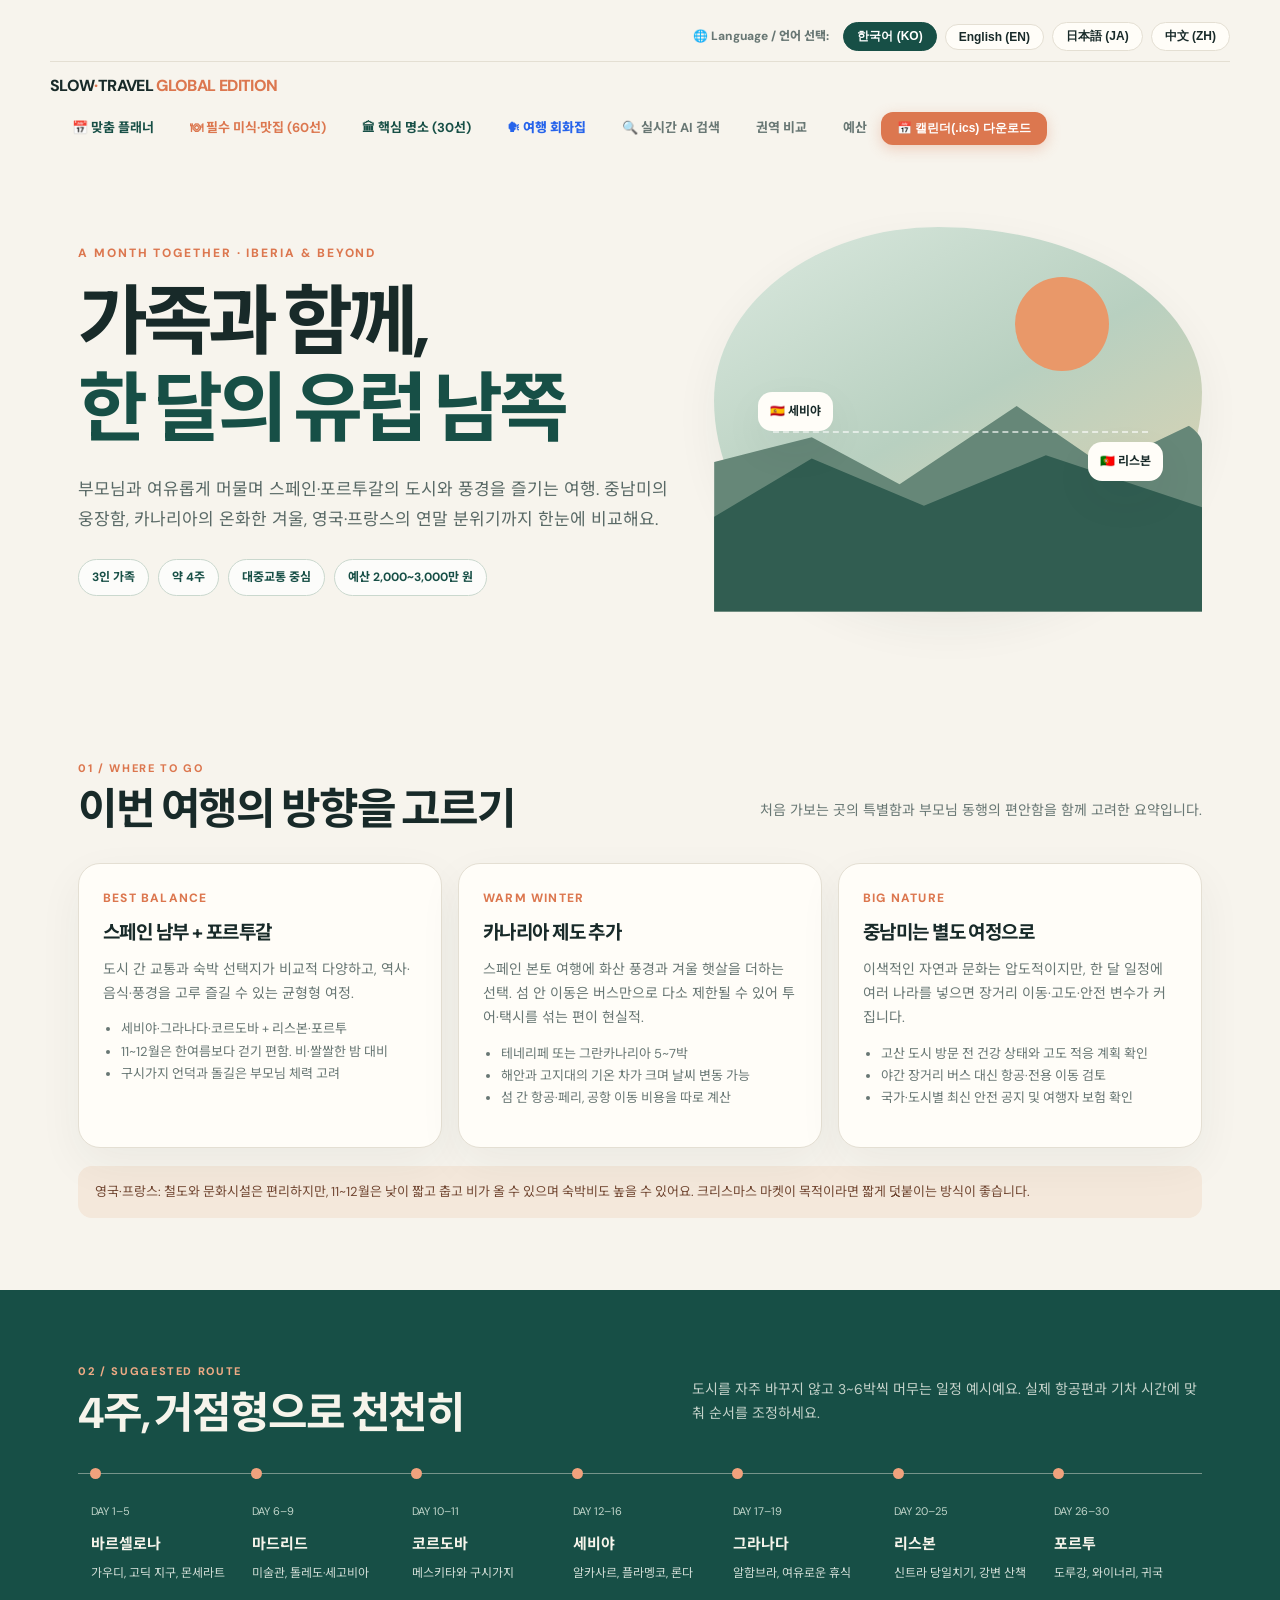
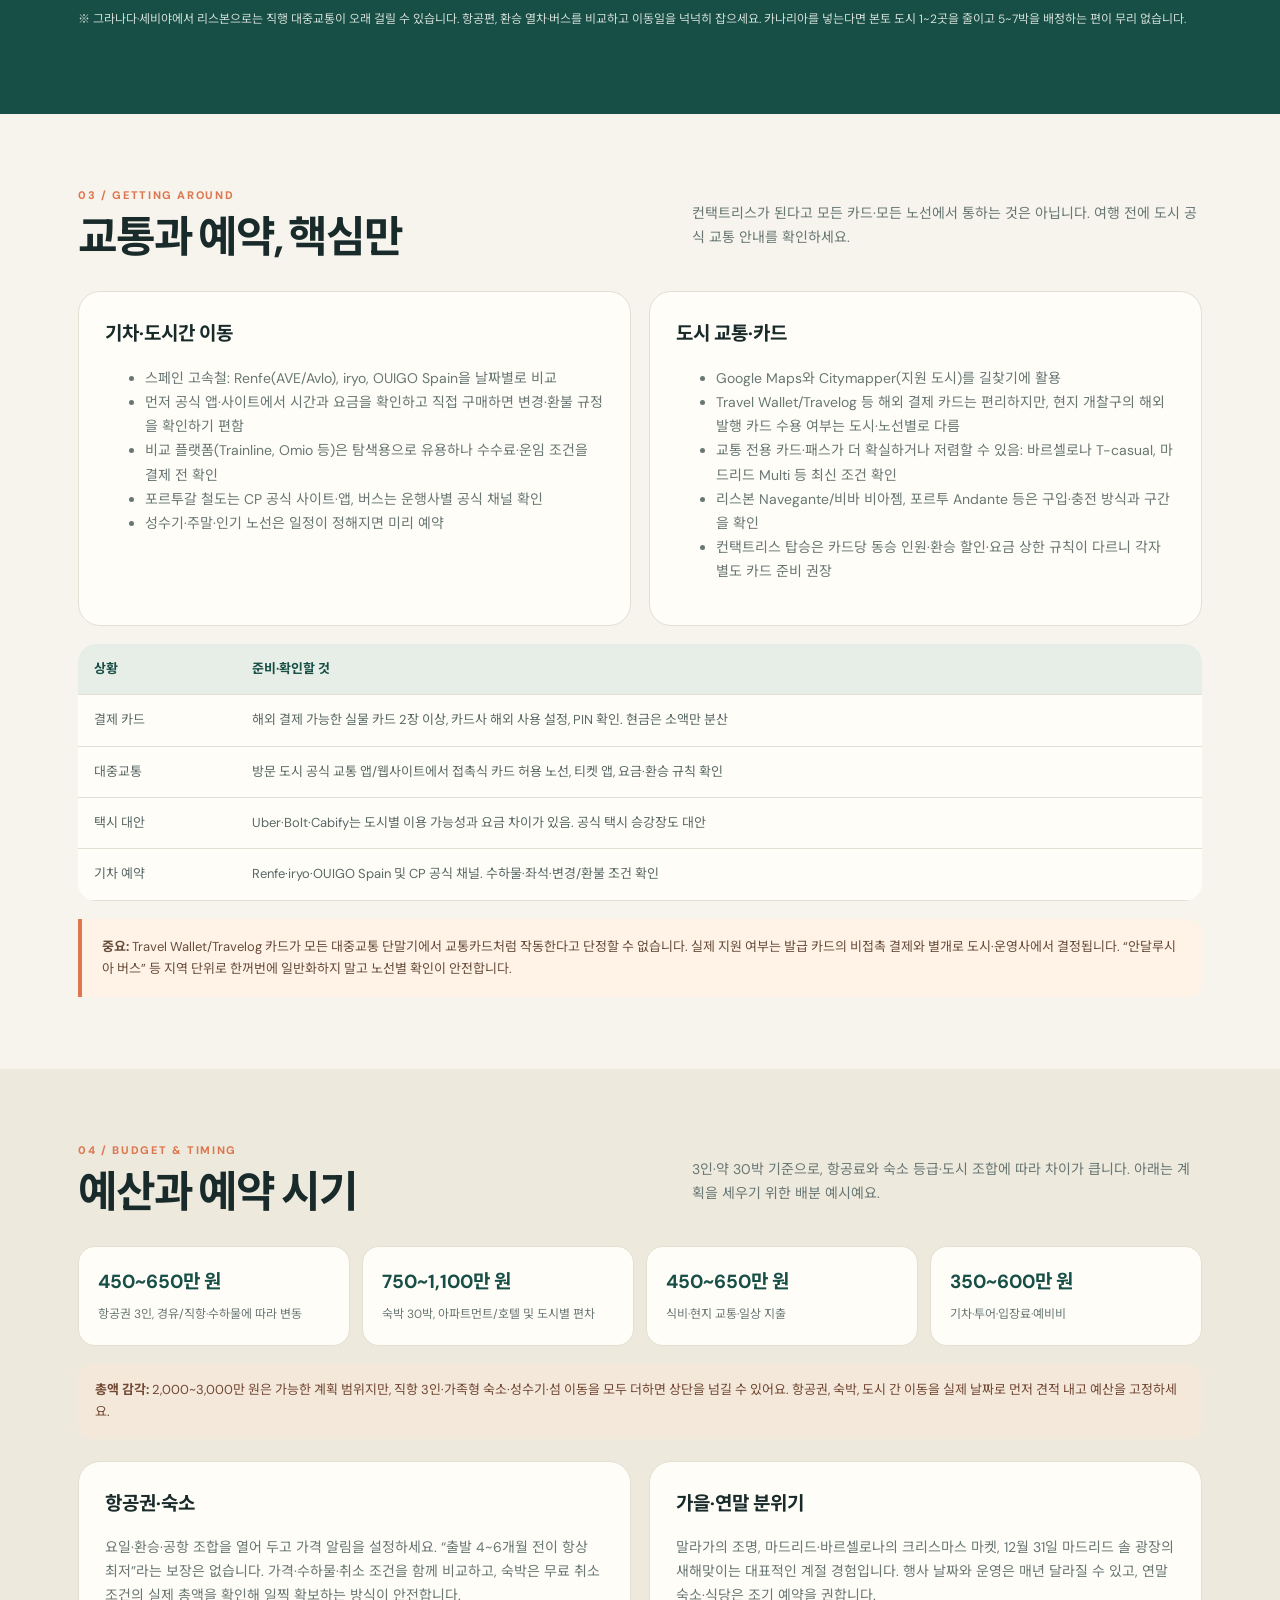
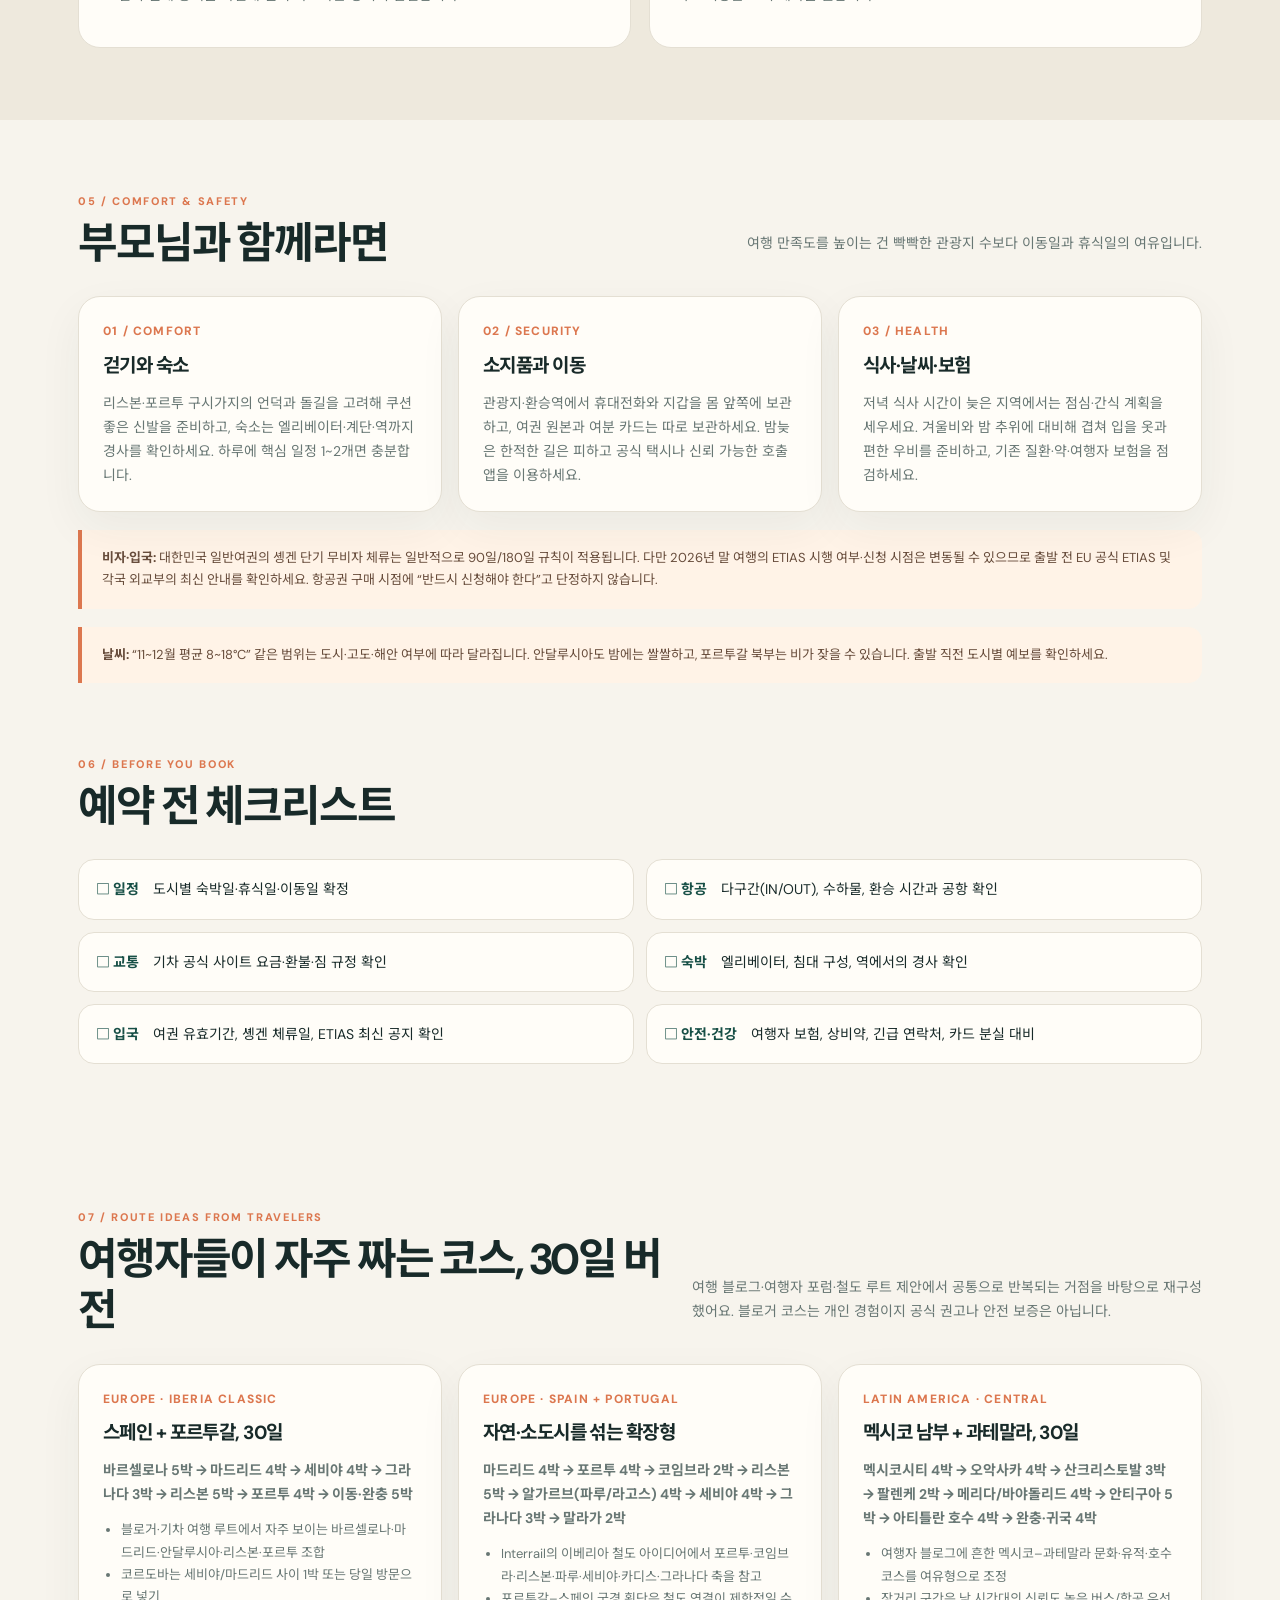
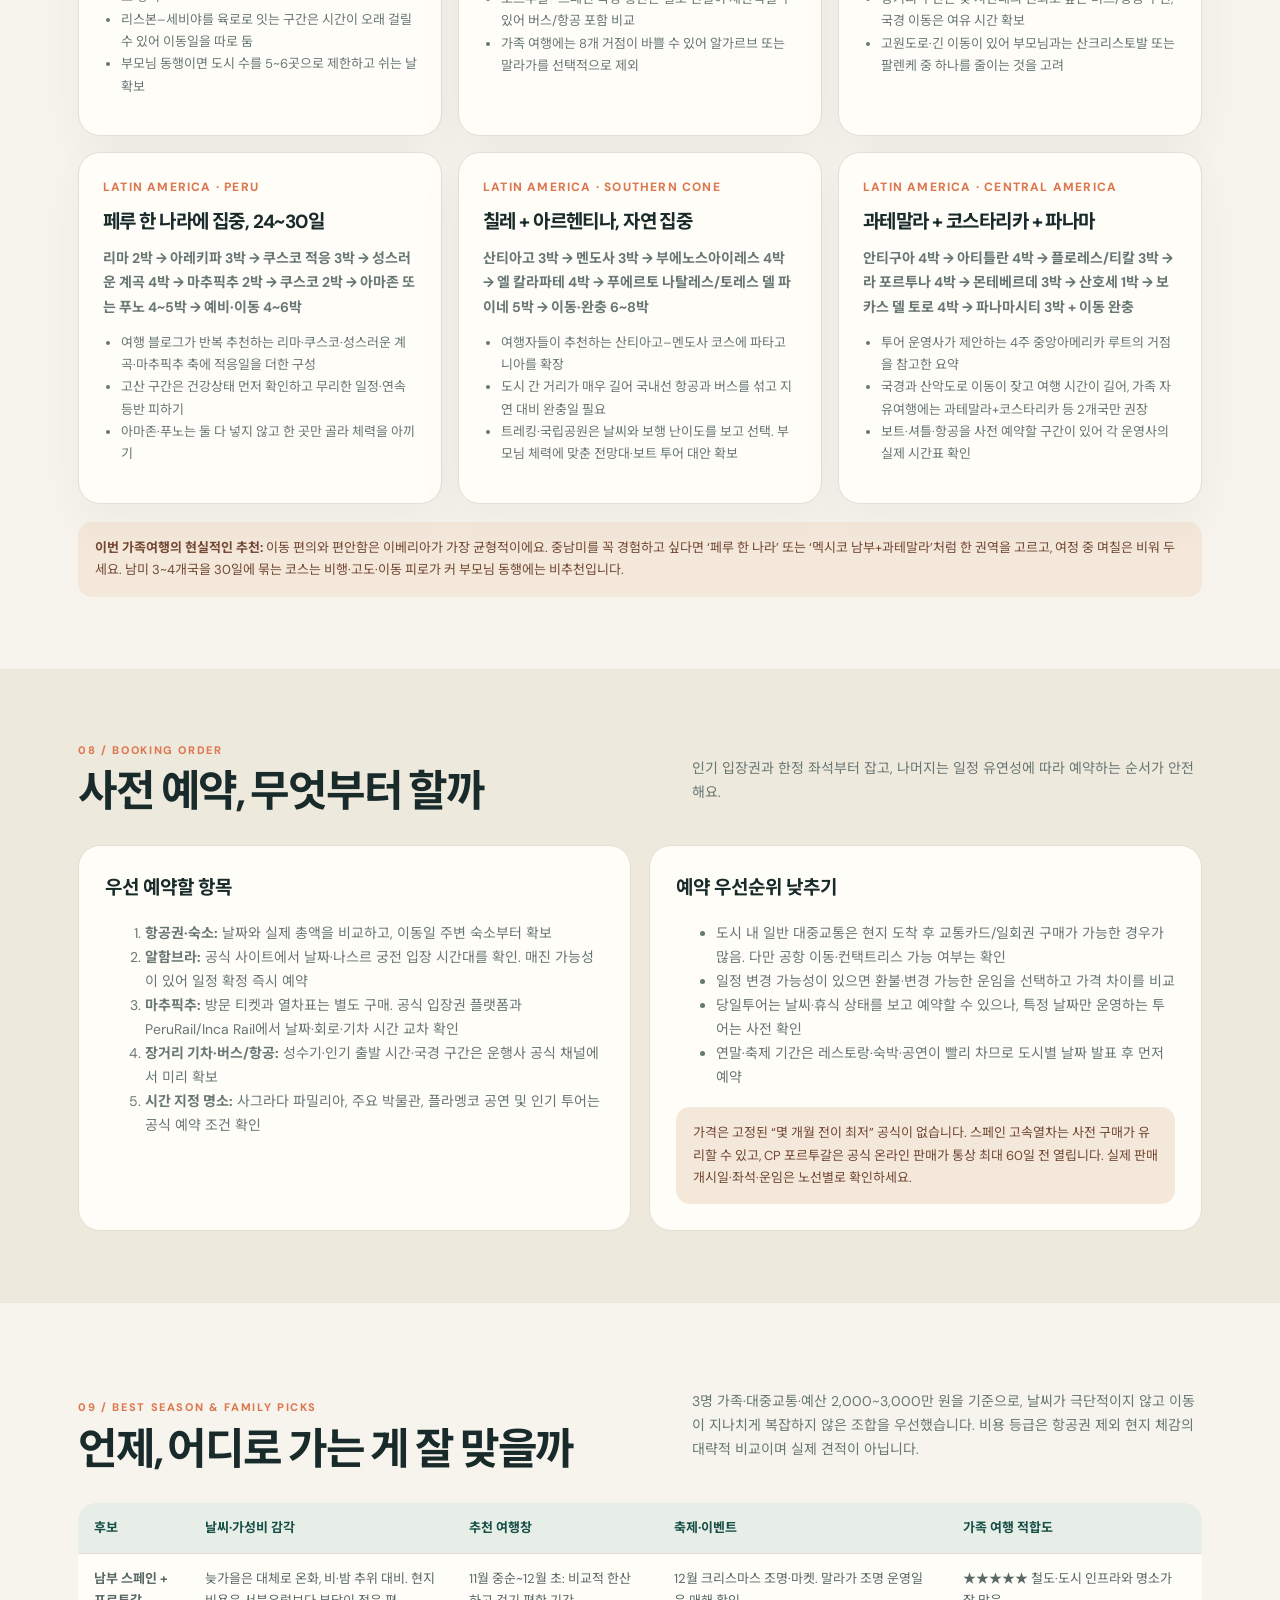
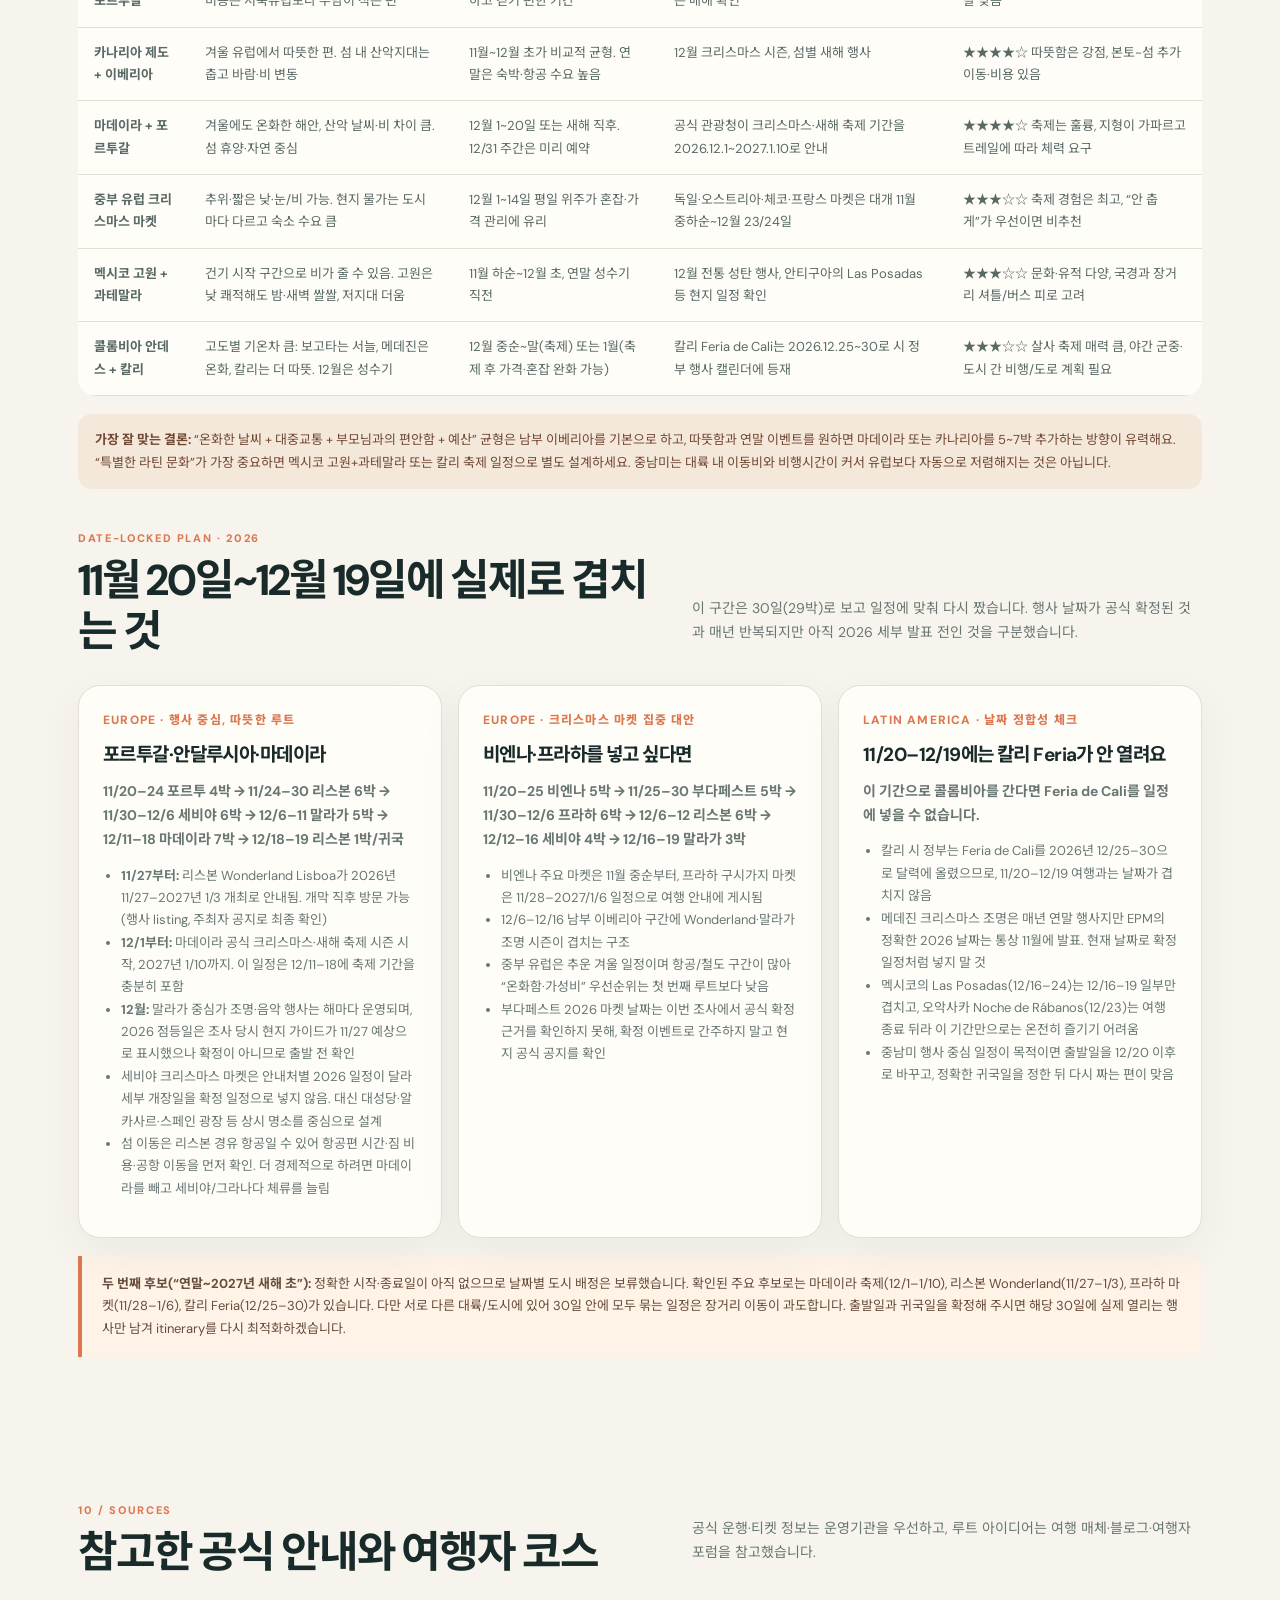
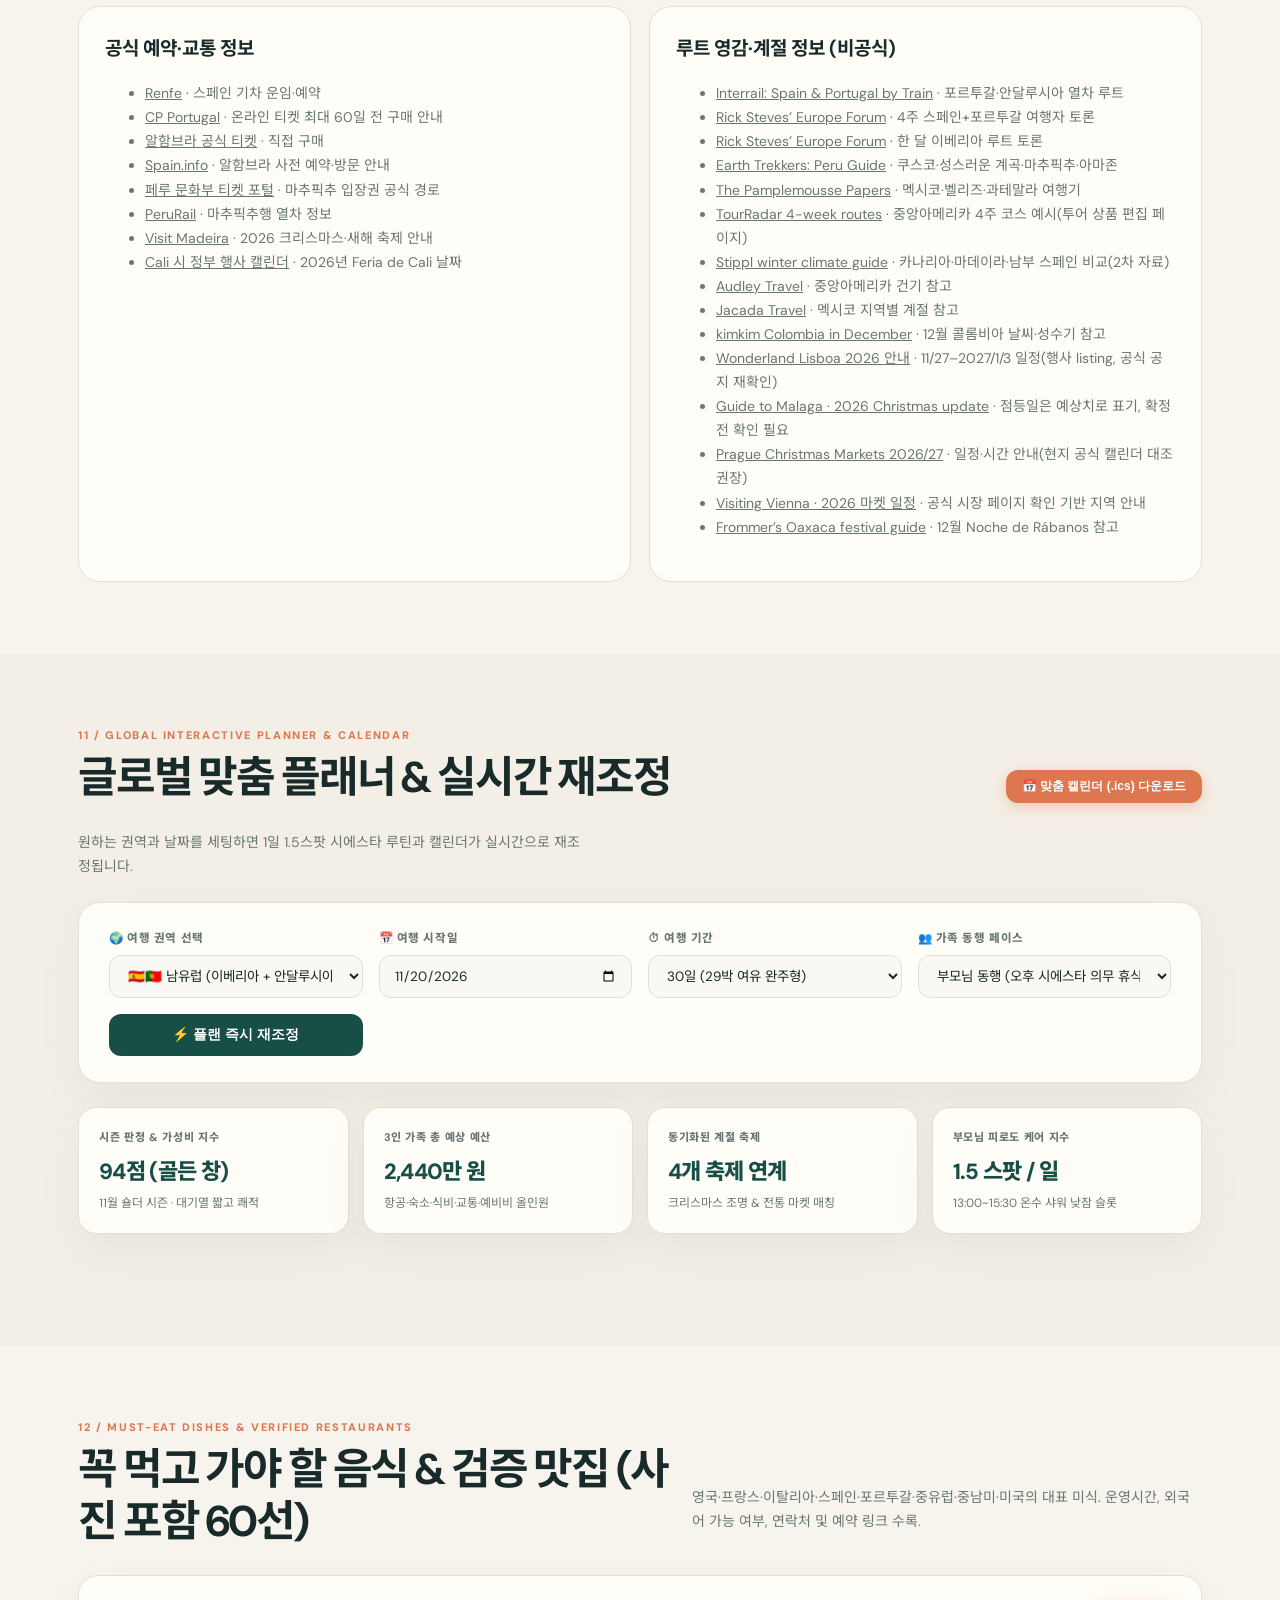
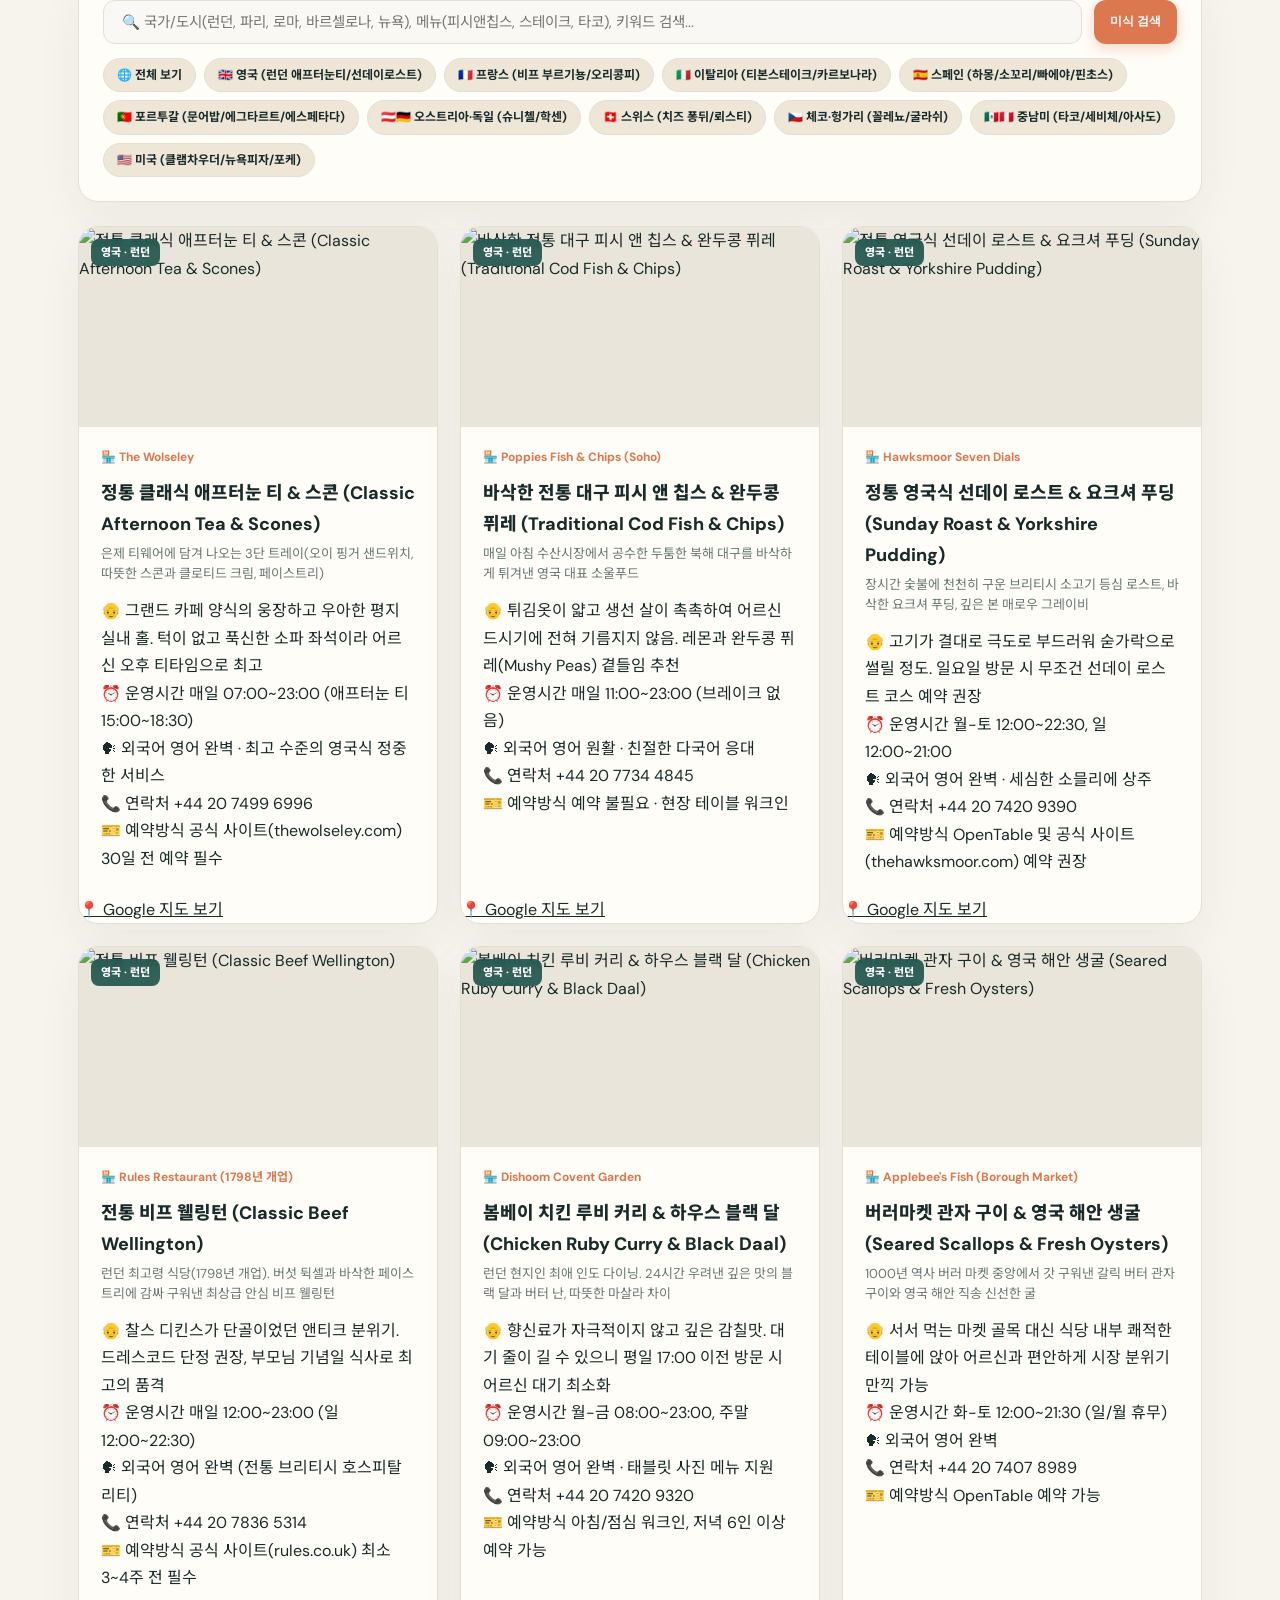
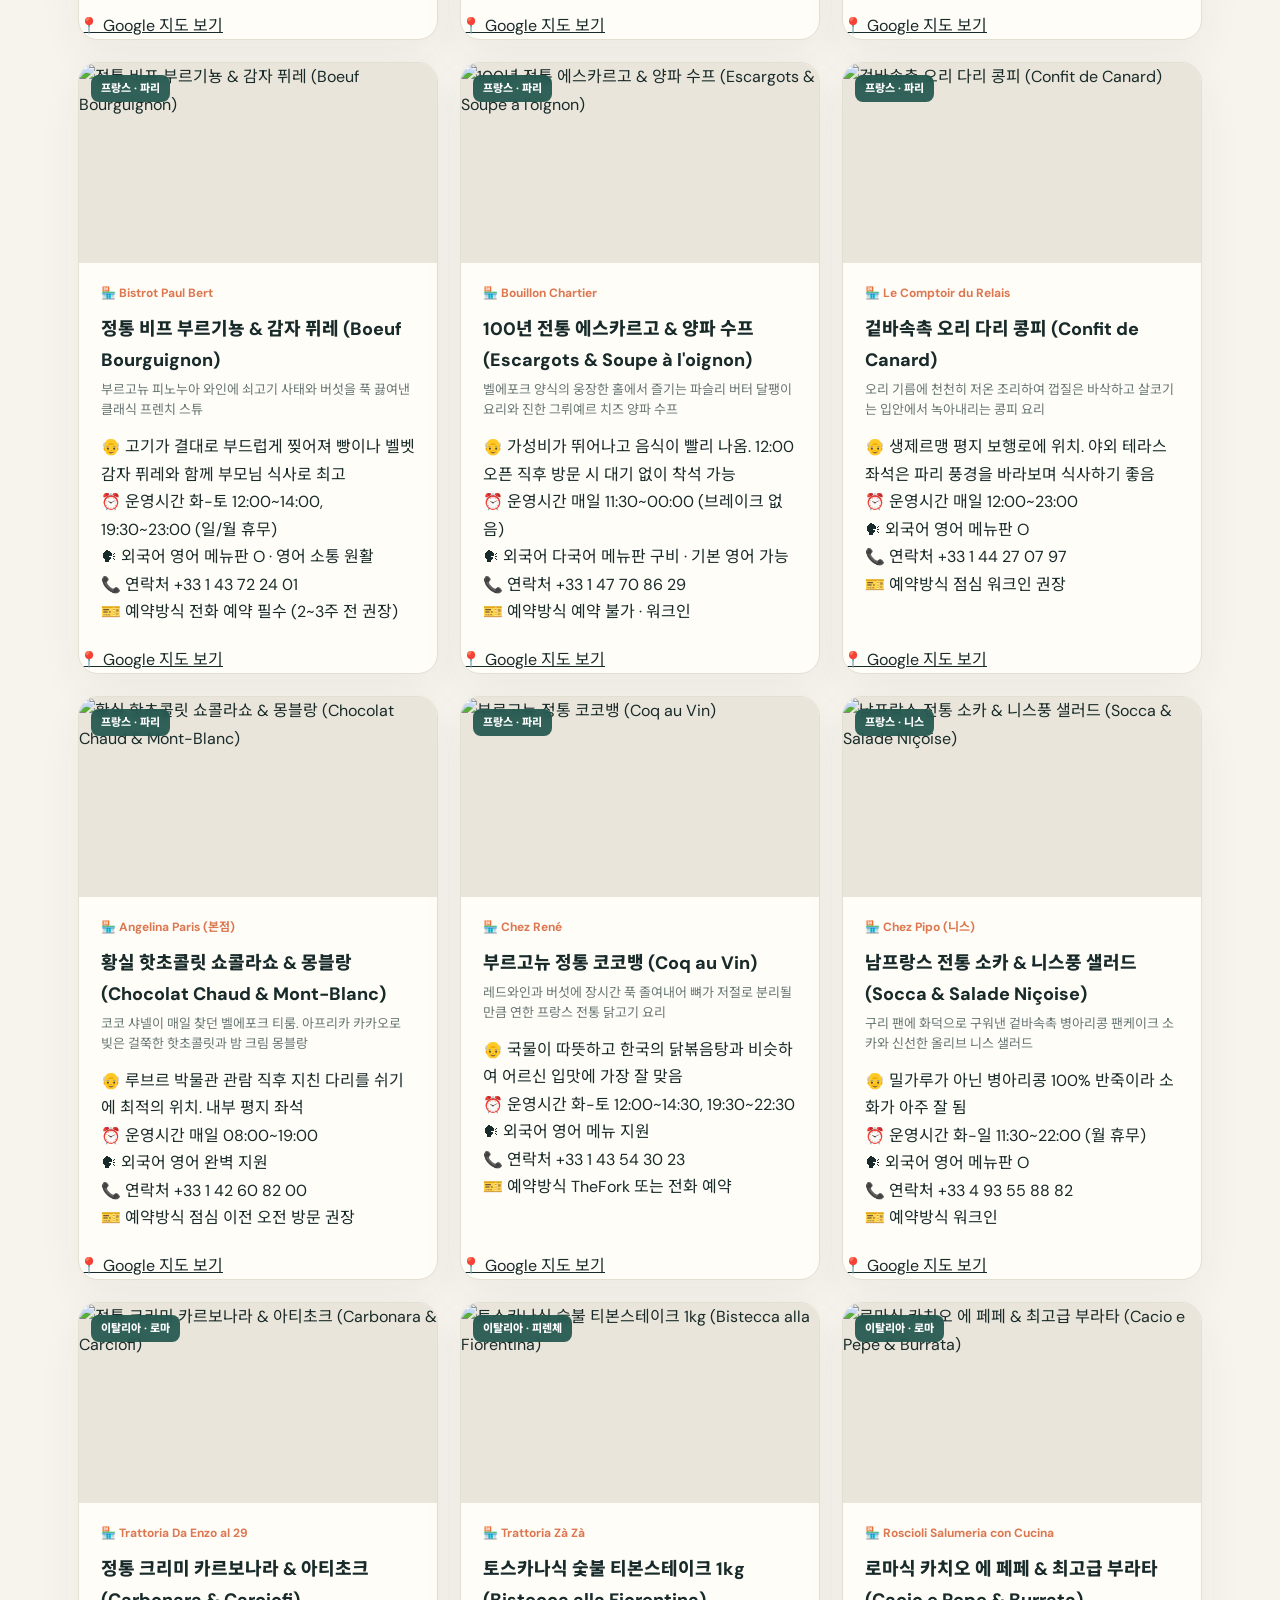
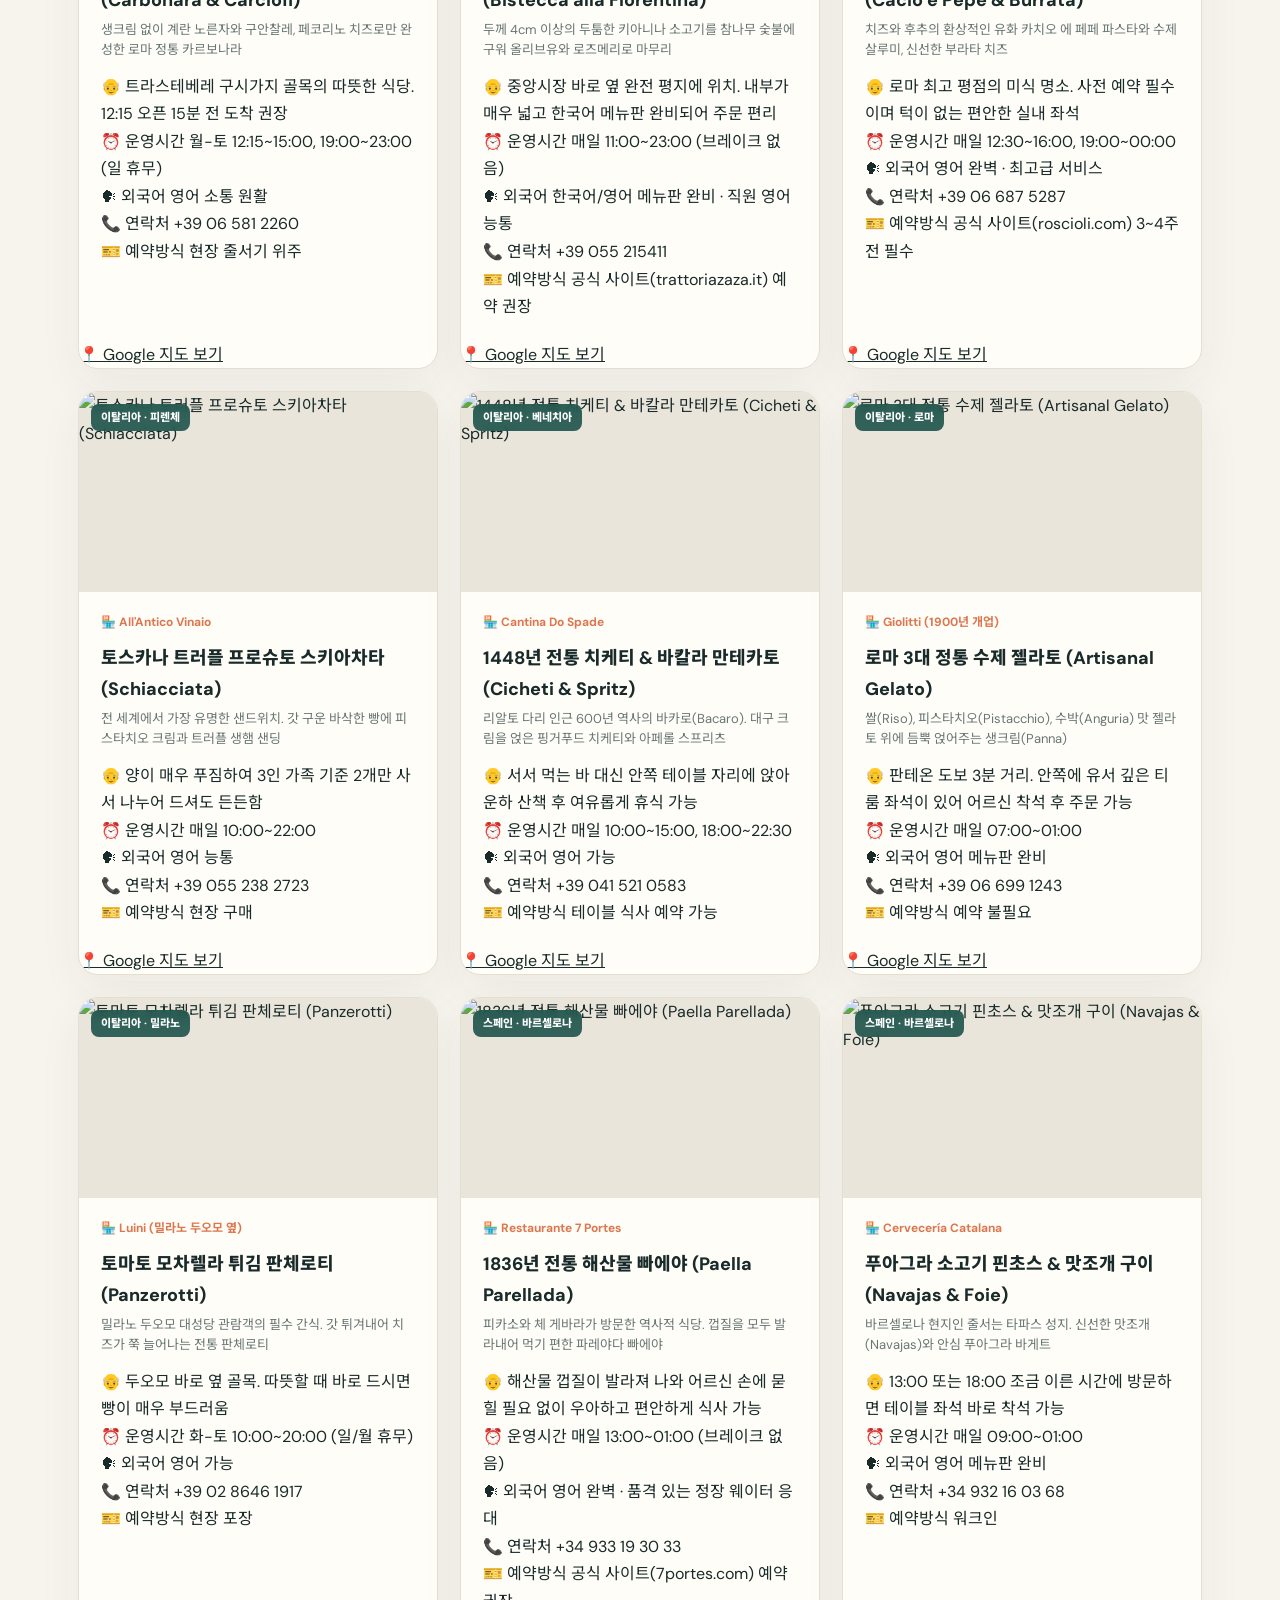
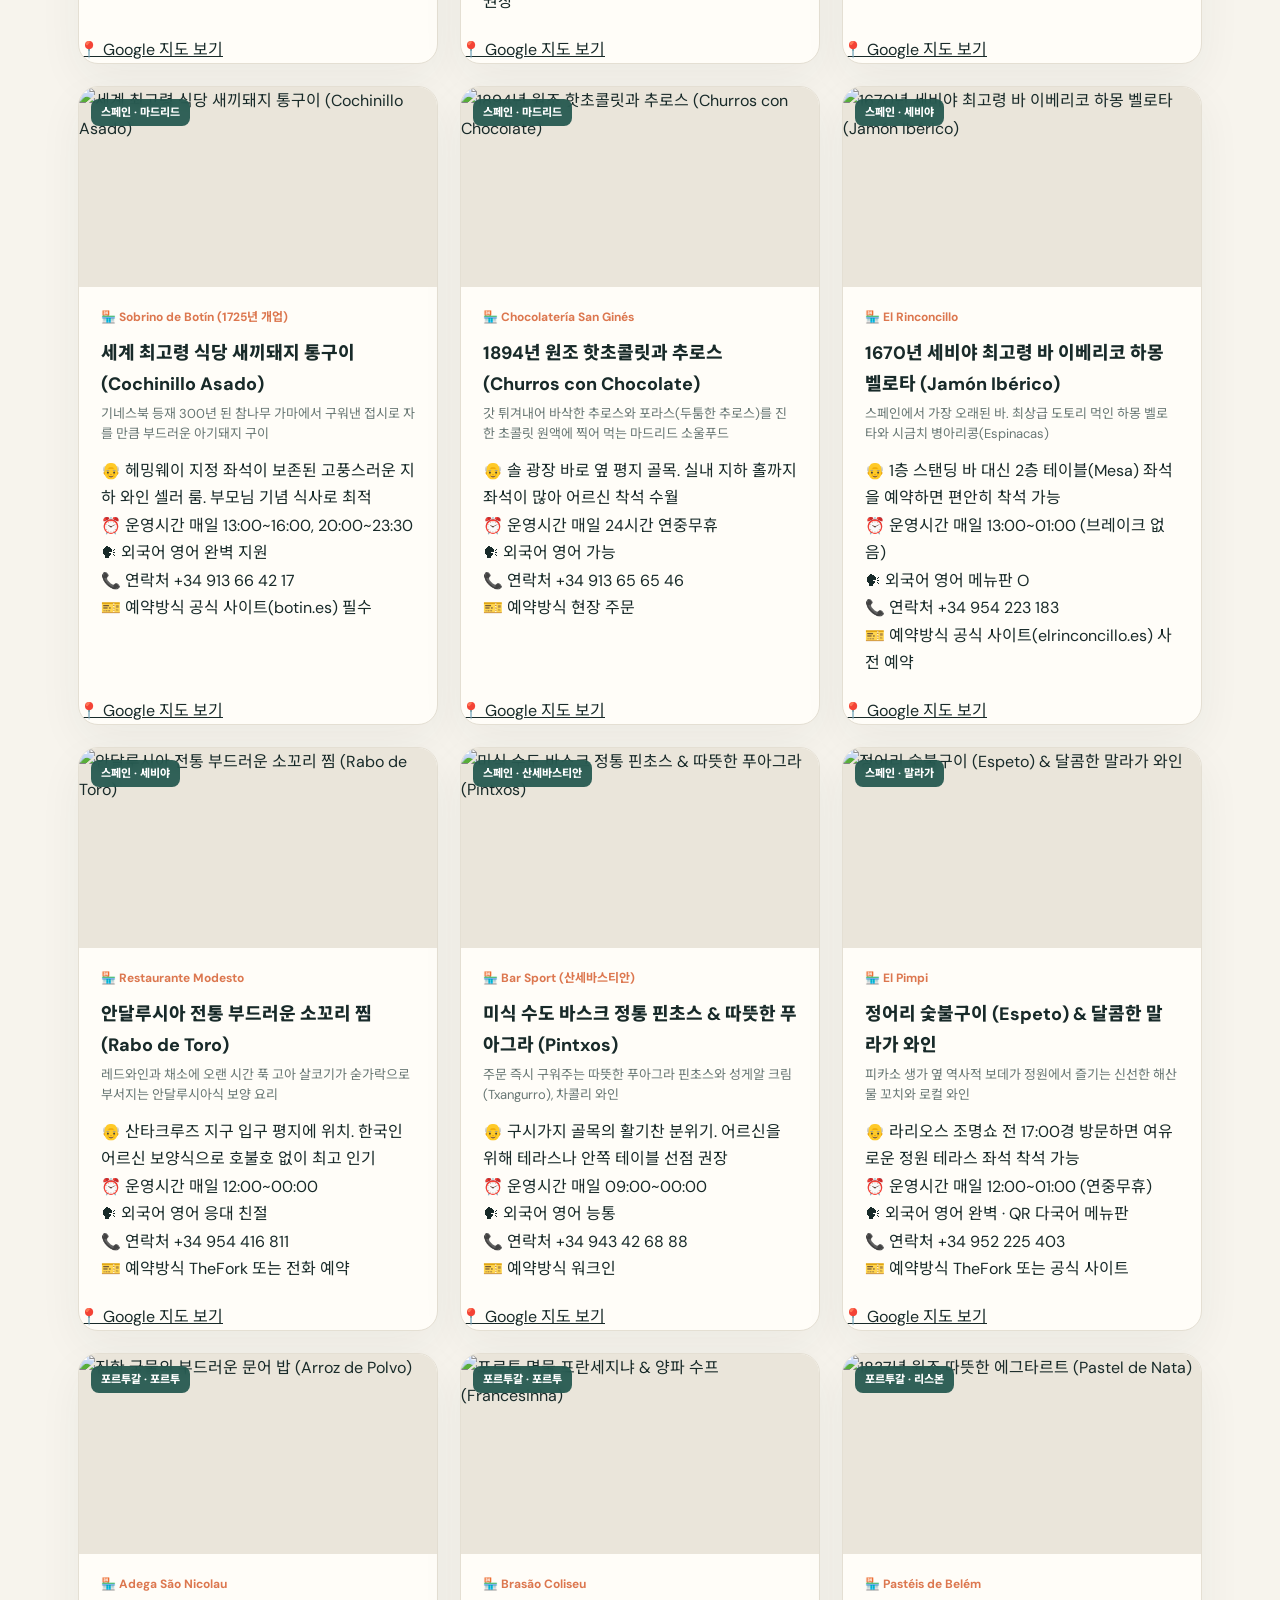
==== commit d5d31783: "Fix location badge position scoping: add position relative to photo thumbnail container" ====
--- a/iberia-family-travel-guide (3).html
+++ b/iberia-family-travel-guide (3).html
@@ -76,10 +76,10 @@
 .photo-grid{display:grid;grid-template-columns:repeat(auto-fill,minmax(340px,1fr));gap:22px;margin-top:20px}
 .photo-card{background:var(--white);border:1px solid var(--line);border-radius:20px;overflow:hidden;box-shadow:var(--shadow);display:flex;flex-direction:column;justify-content:space-between;transition:all .25s ease}
 .photo-card:hover{transform:translateY(-3px);box-shadow:0 20px 48px rgba(24,42,41,.12)}
-.photo-thumb-wrap{height:200px;width:100%;overflow:relative;background:#eae5da}
+.photo-thumb-wrap{position:relative;height:200px;width:100%;overflow:hidden;background:#eae5da}
 .photo-thumb{width:100%;height:100%;object-fit:cover;transition:transform .4s ease}
 .photo-card:hover .photo-thumb{transform:scale(1.05)}
-.photo-badge{position:absolute;top:12px;left:12px;background:rgba(23,79,70,.88);backdrop-filter:blur(4px);color:#fff;font-size:11px;font-weight:800;padding:4px 10px;border-radius:8px}
+.photo-badge{position:absolute;top:12px;left:12px;background:rgba(23,79,70,.88);backdrop-filter:blur(4px);color:#fff;font-size:11px;font-weight:800;padding:4px 10px;border-radius:8px;z-index:2;pointer-events:none}
 .photo-badge-orange{background:rgba(220,119,79,.92)!important}
 .photo-body{padding:20px 22px;flex:1;display:flex;flex-direction:column}
 .photo-title{font-size:18px;font-weight:800;color:var(--ink);margin-bottom:4px;display:flex;justify-content:space-between;align-items:baseline}
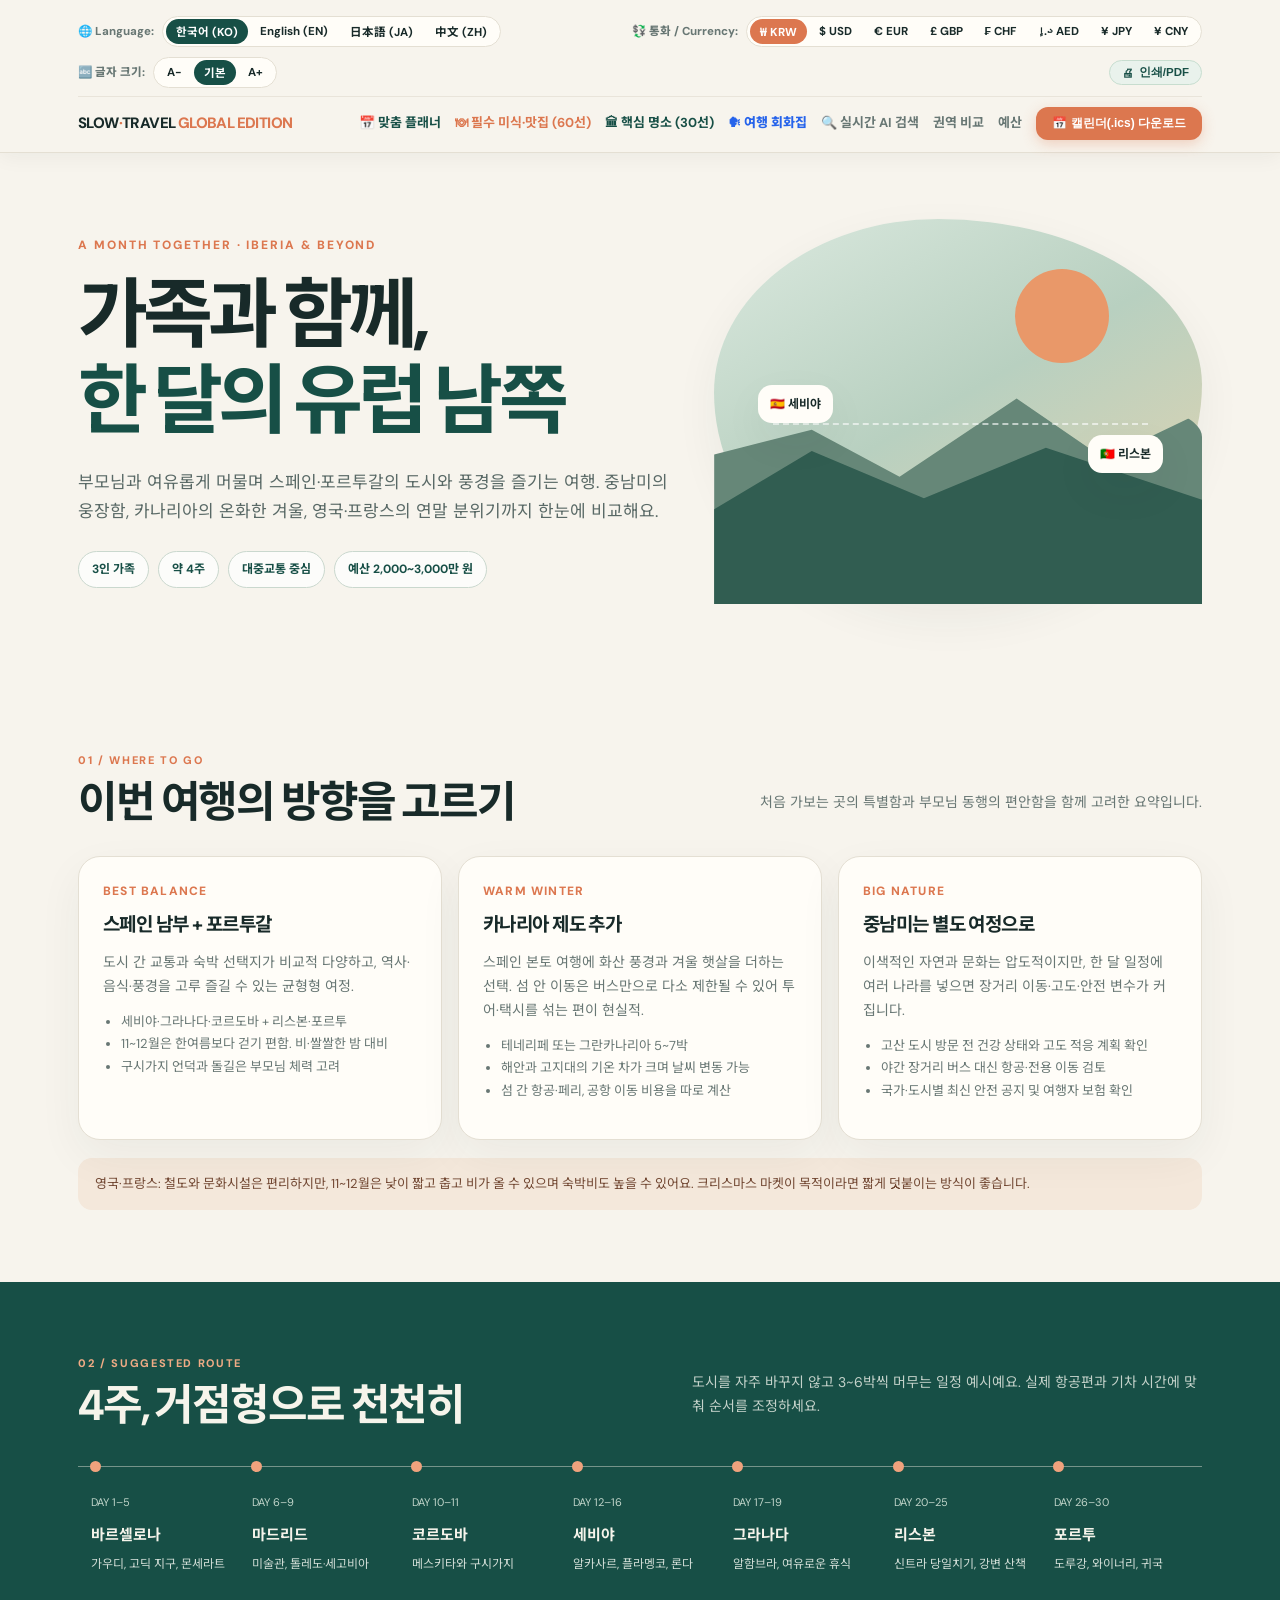
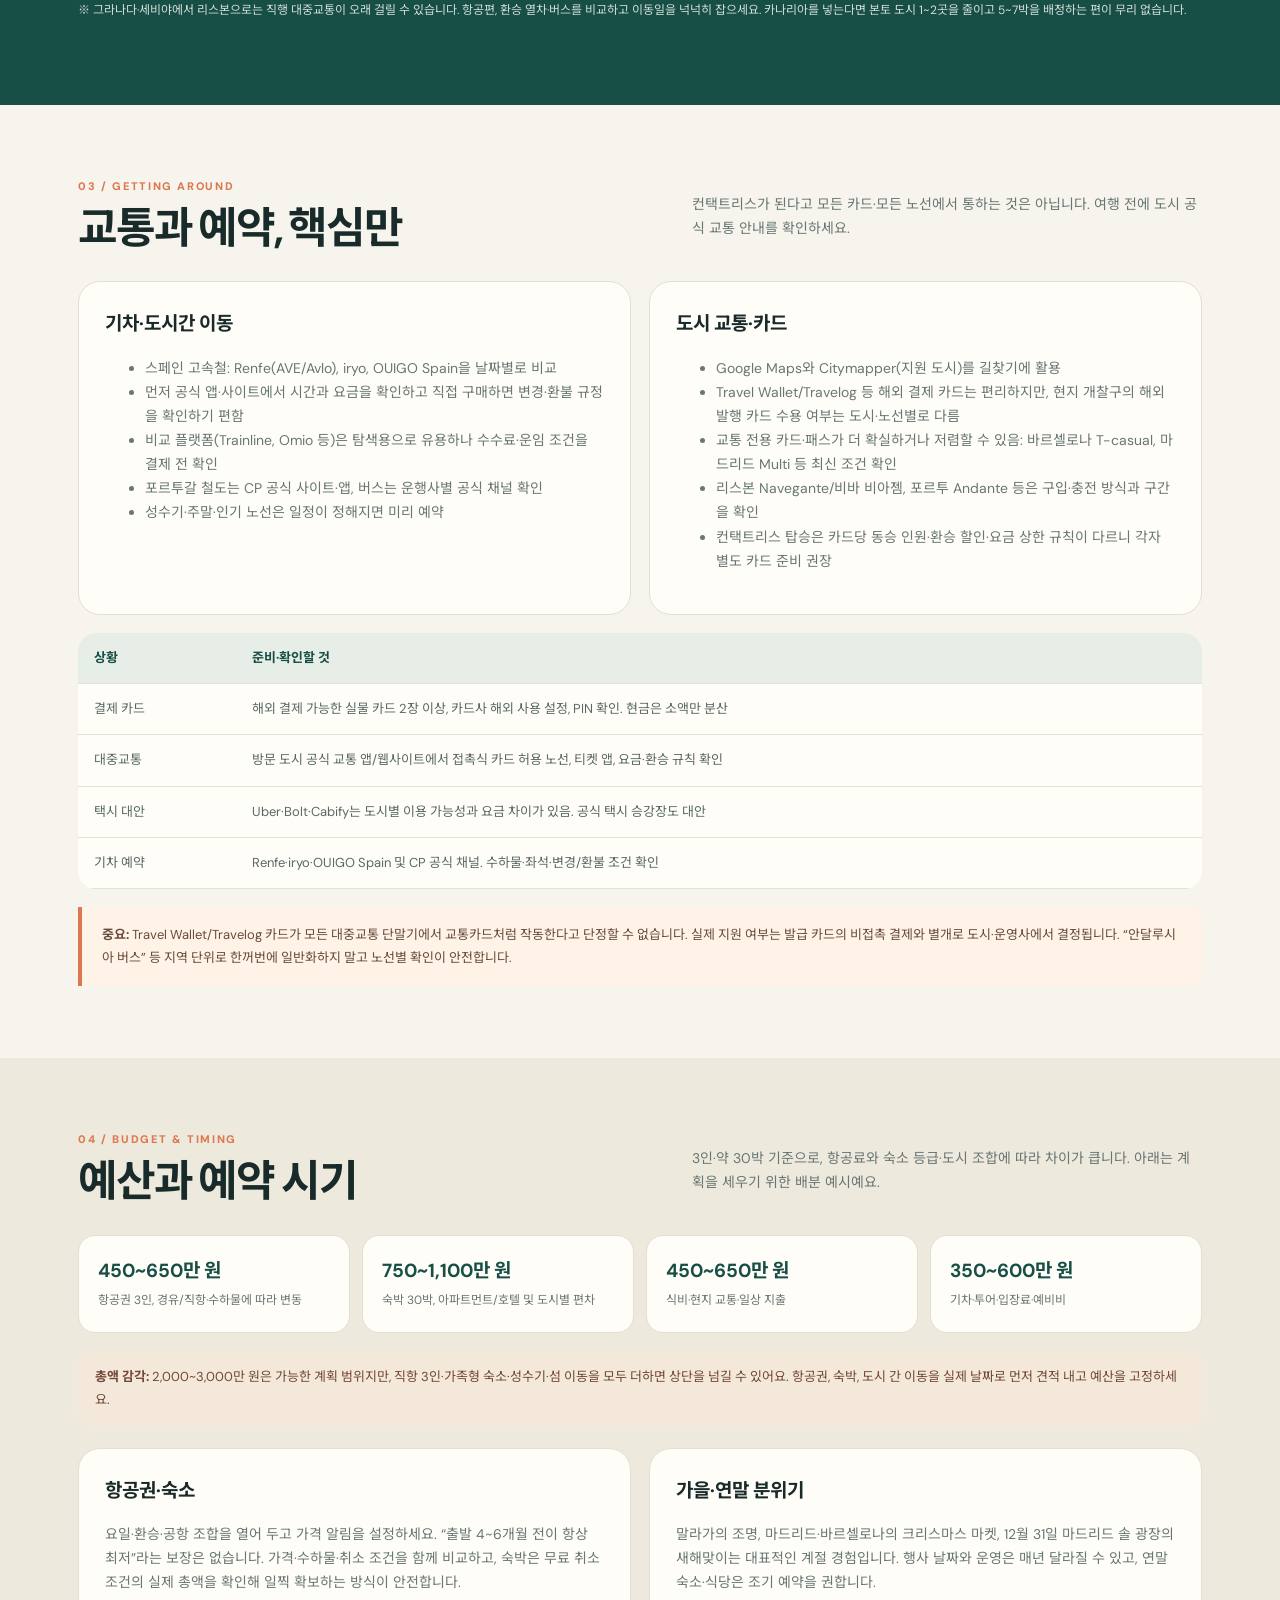
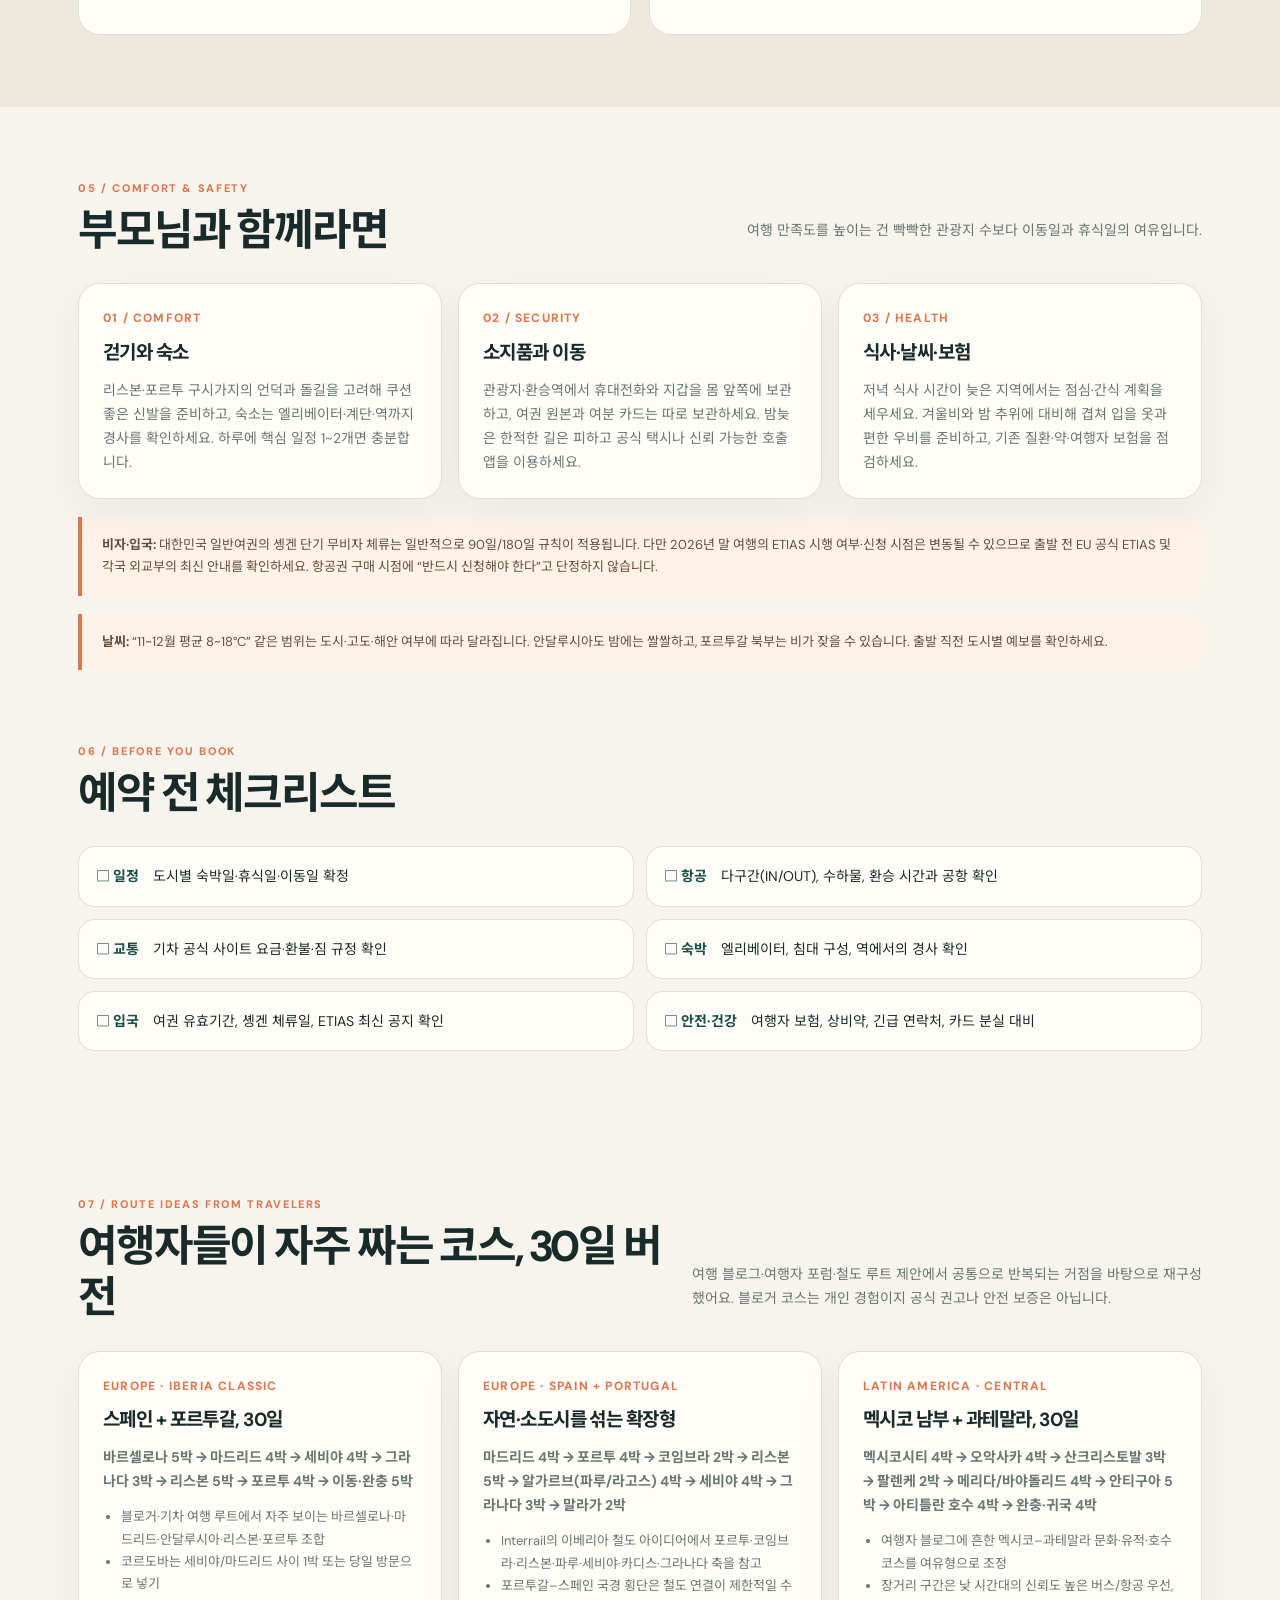
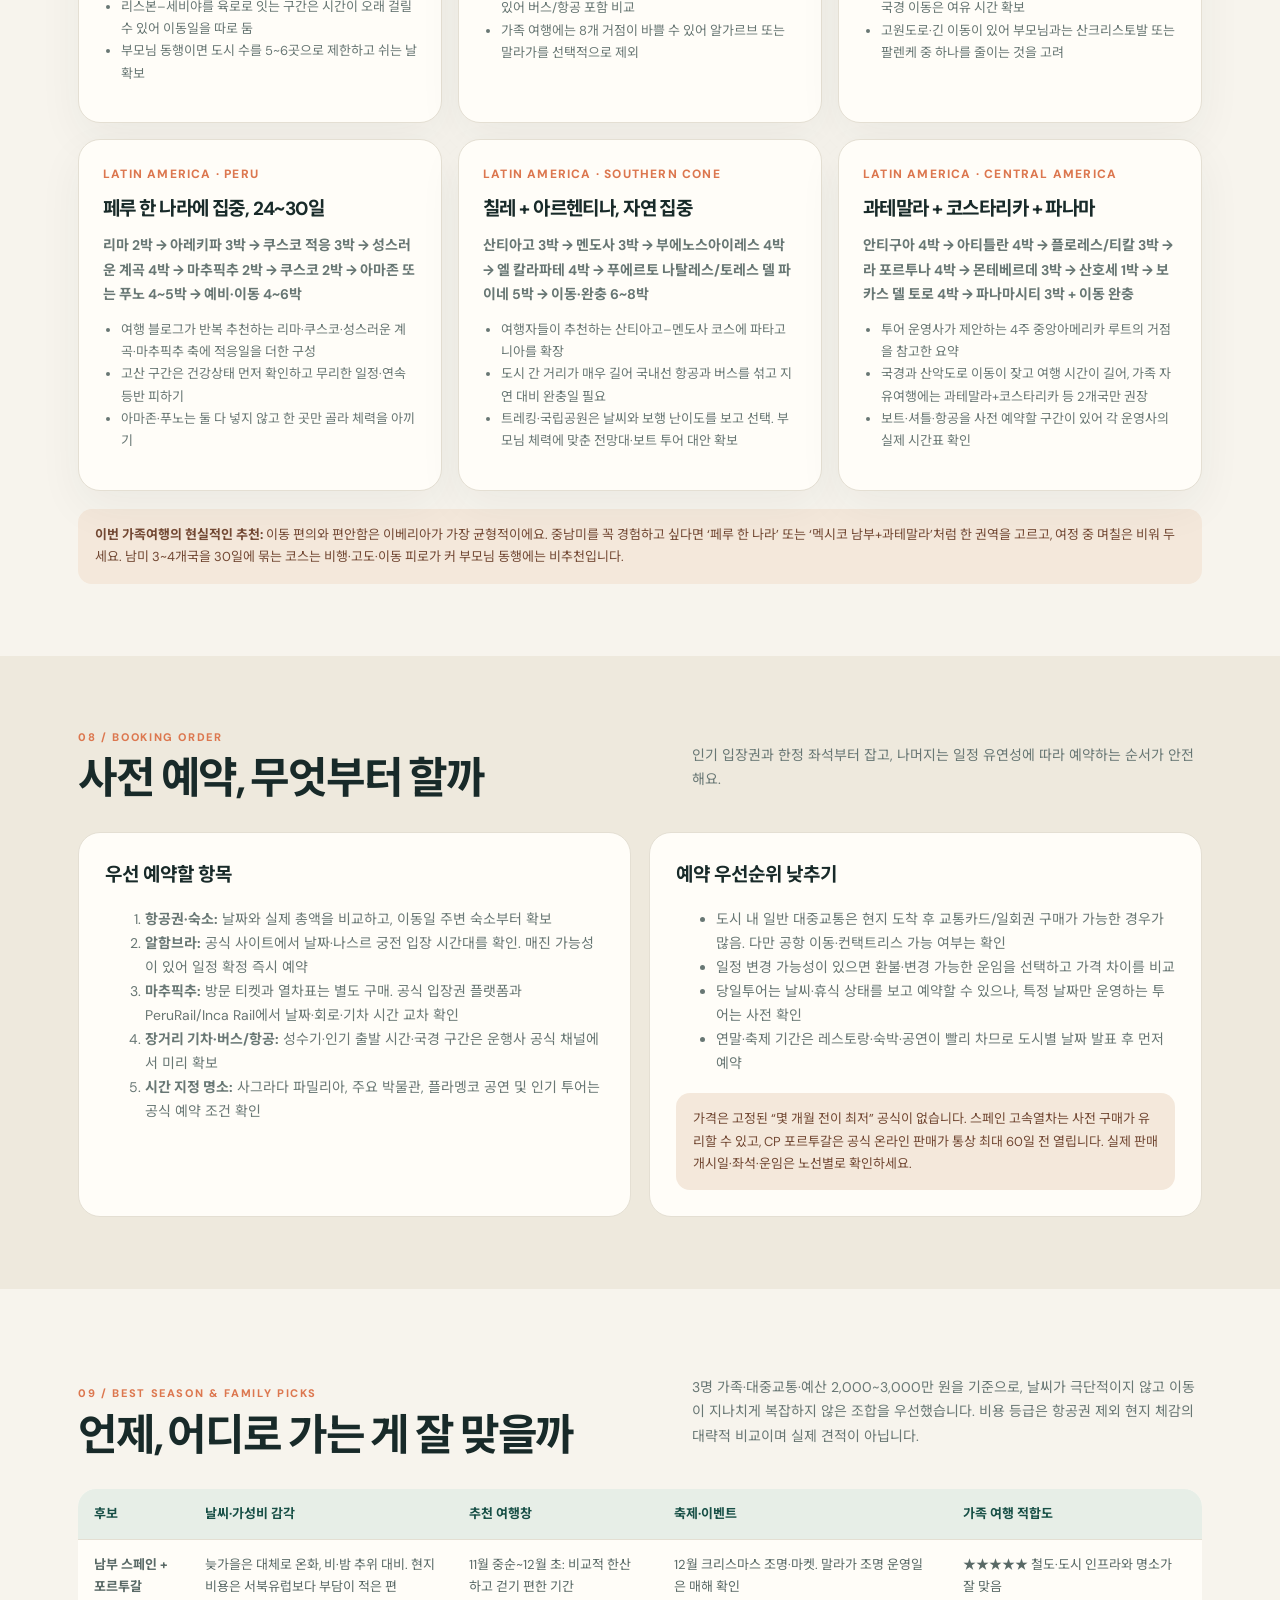
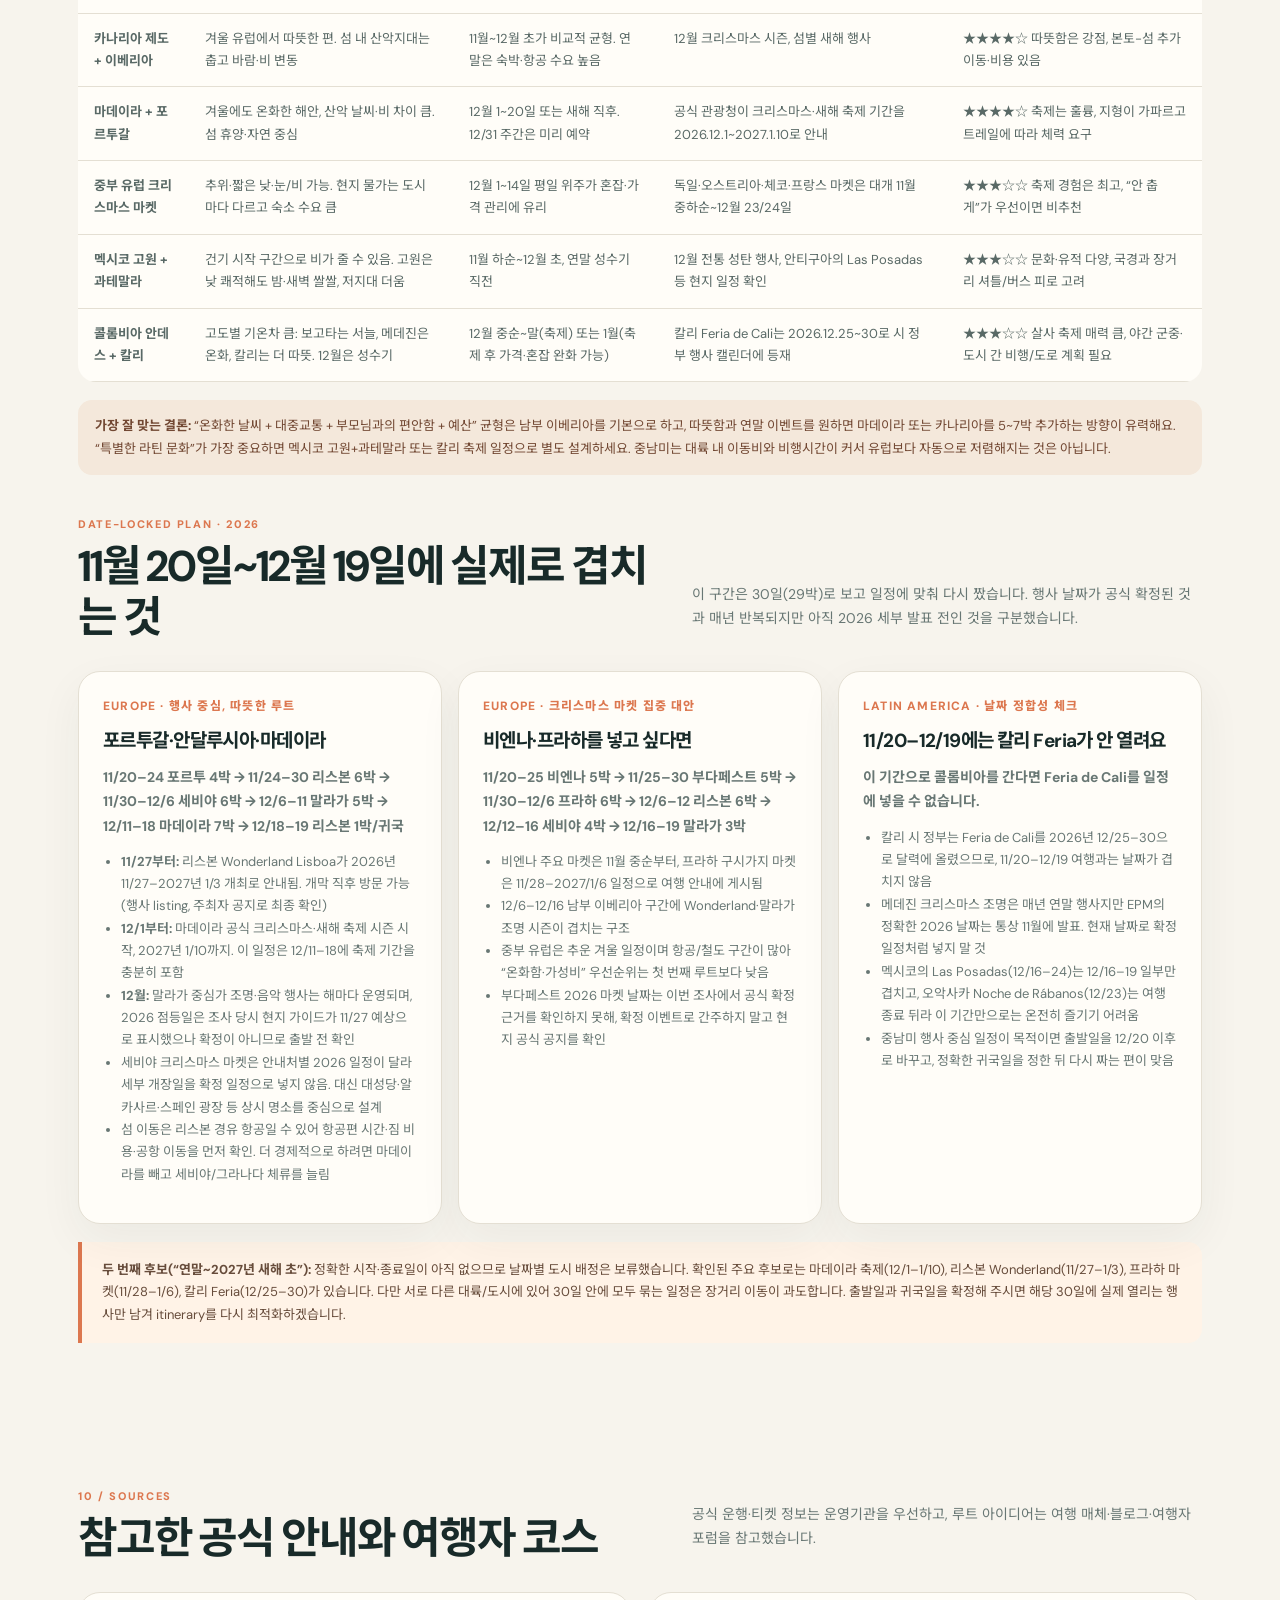
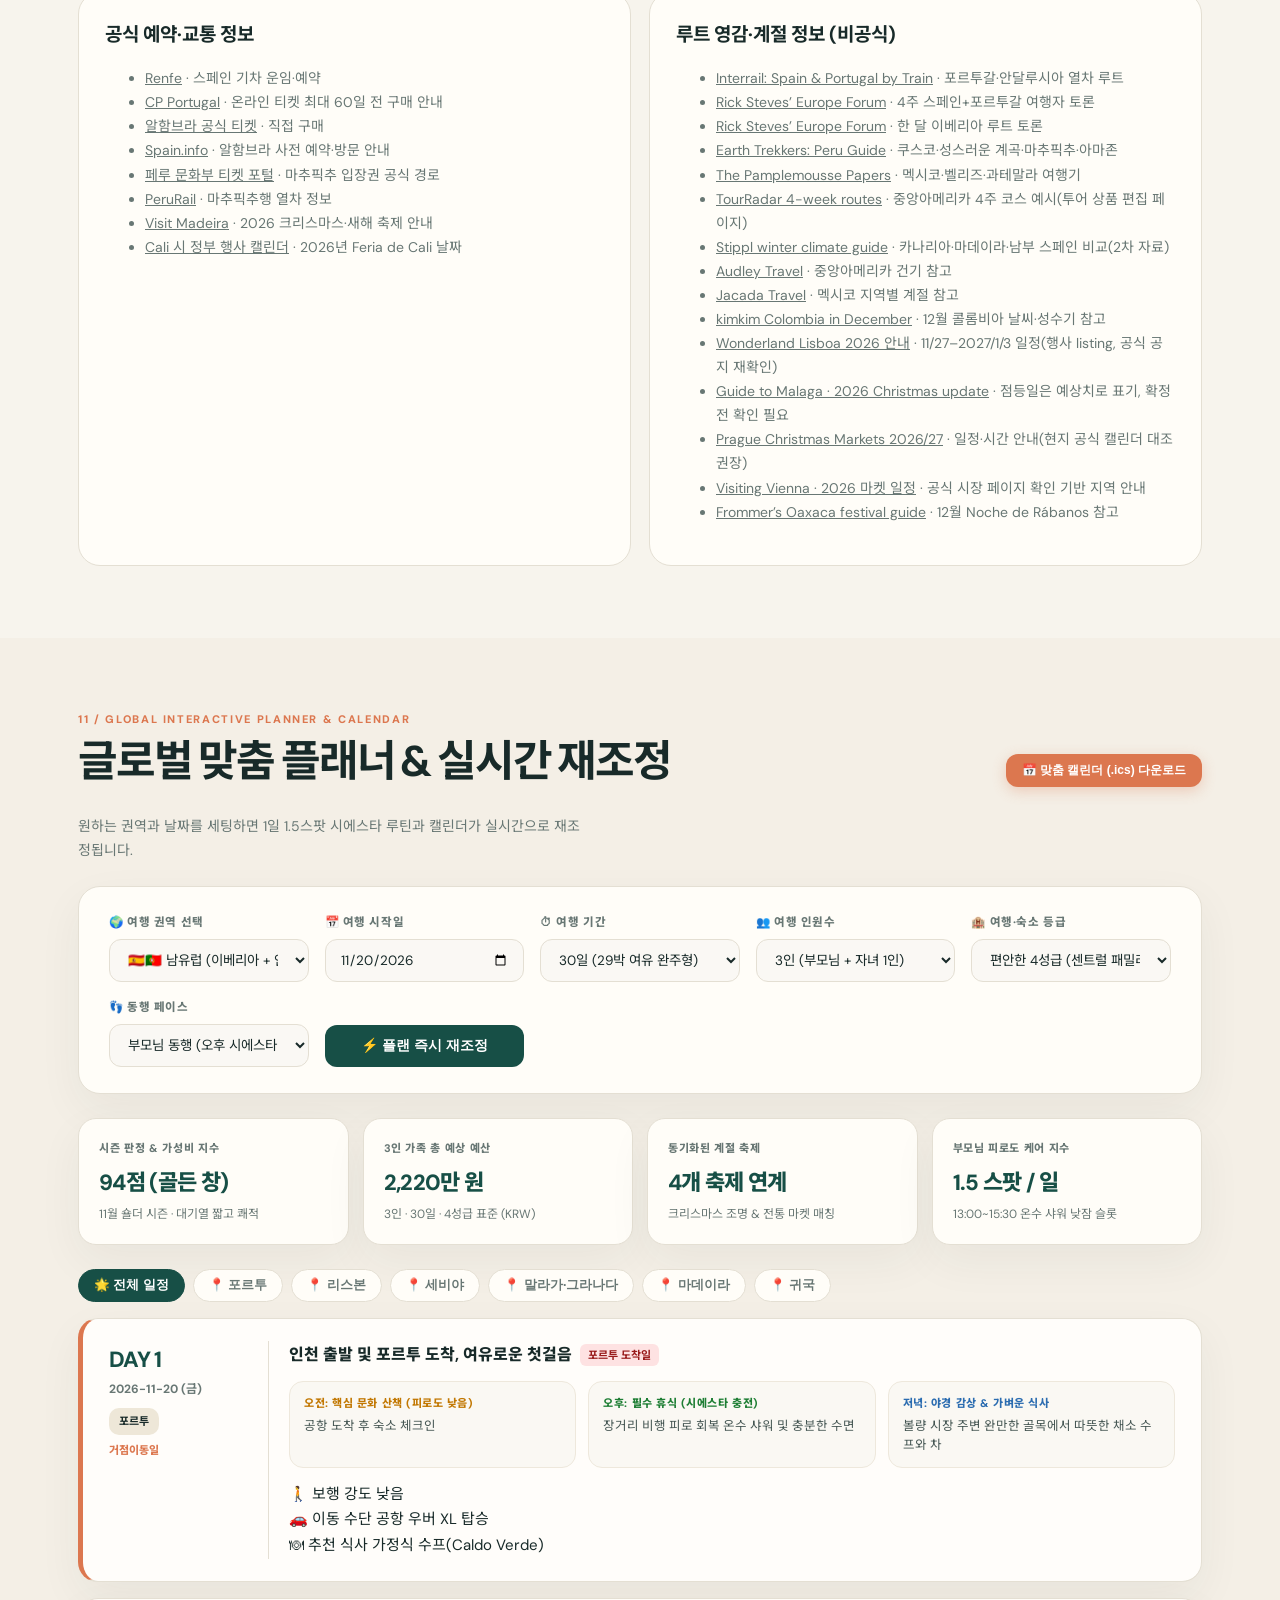
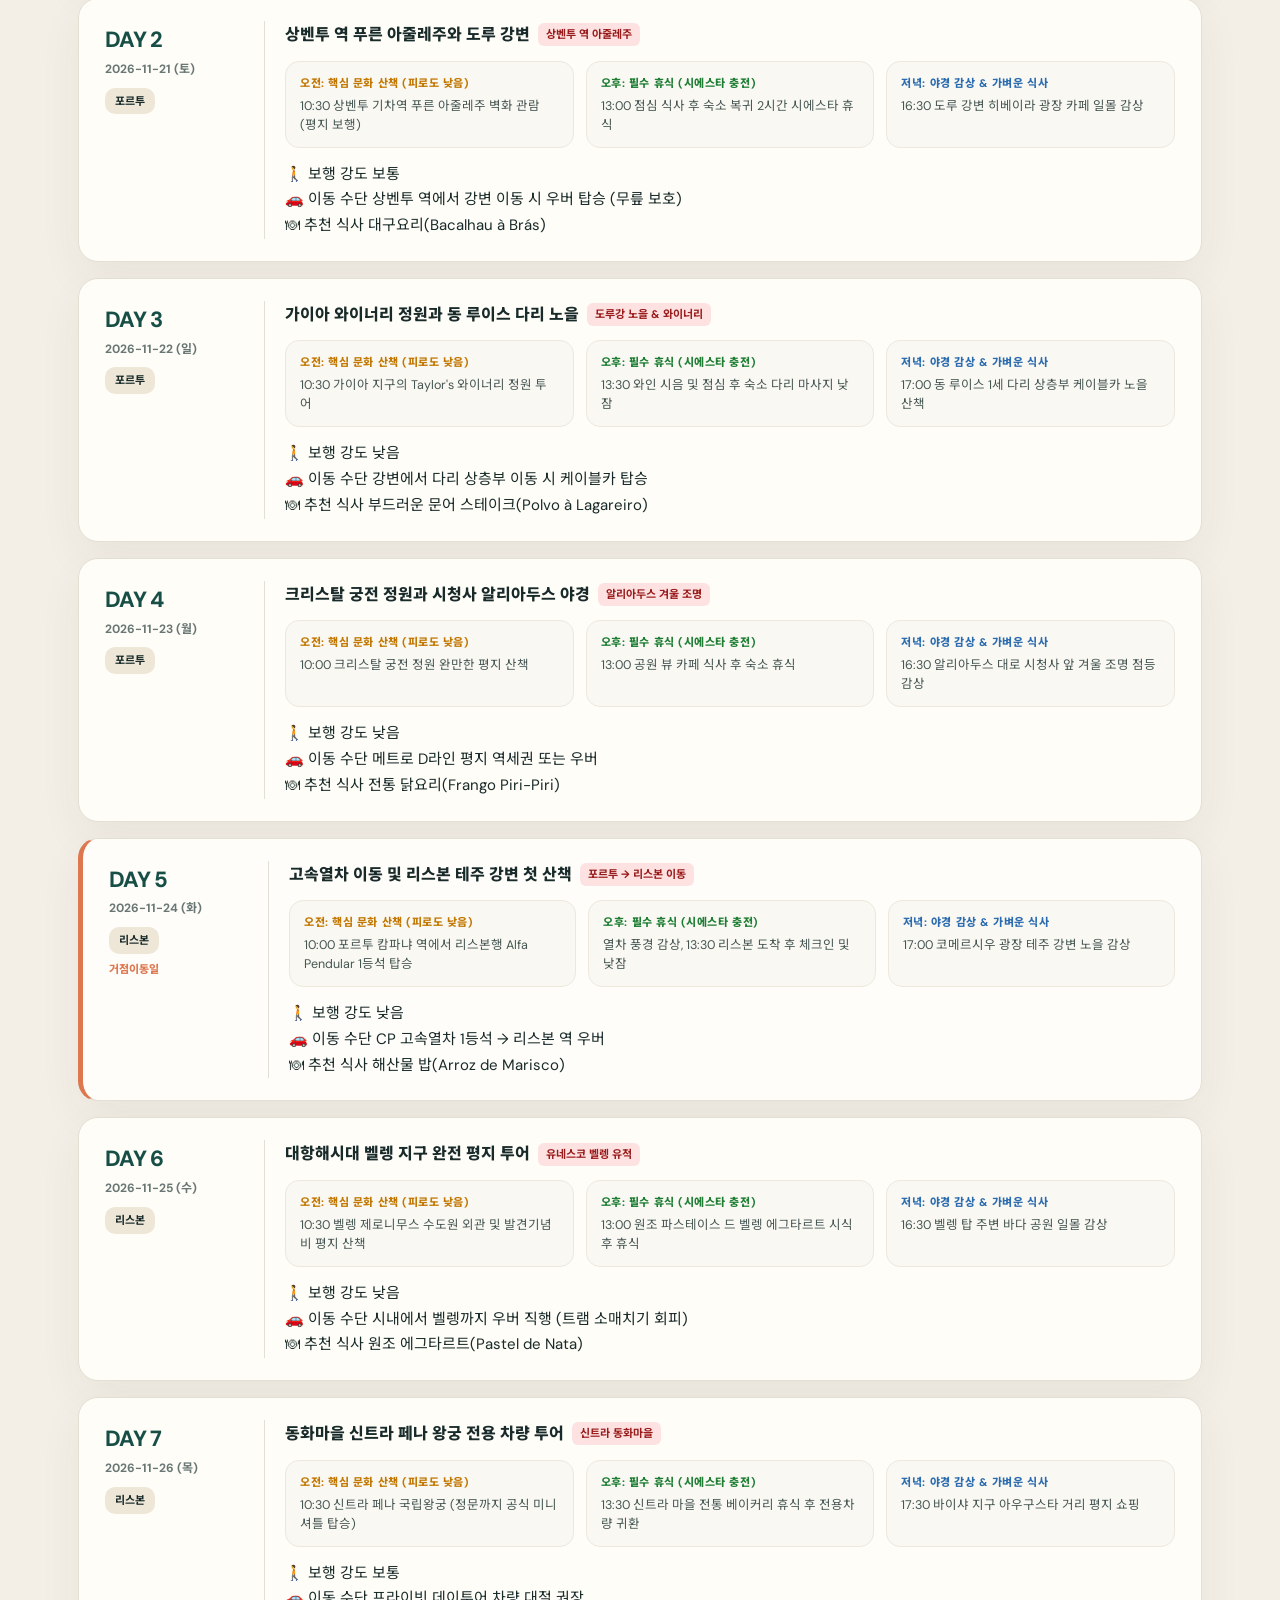
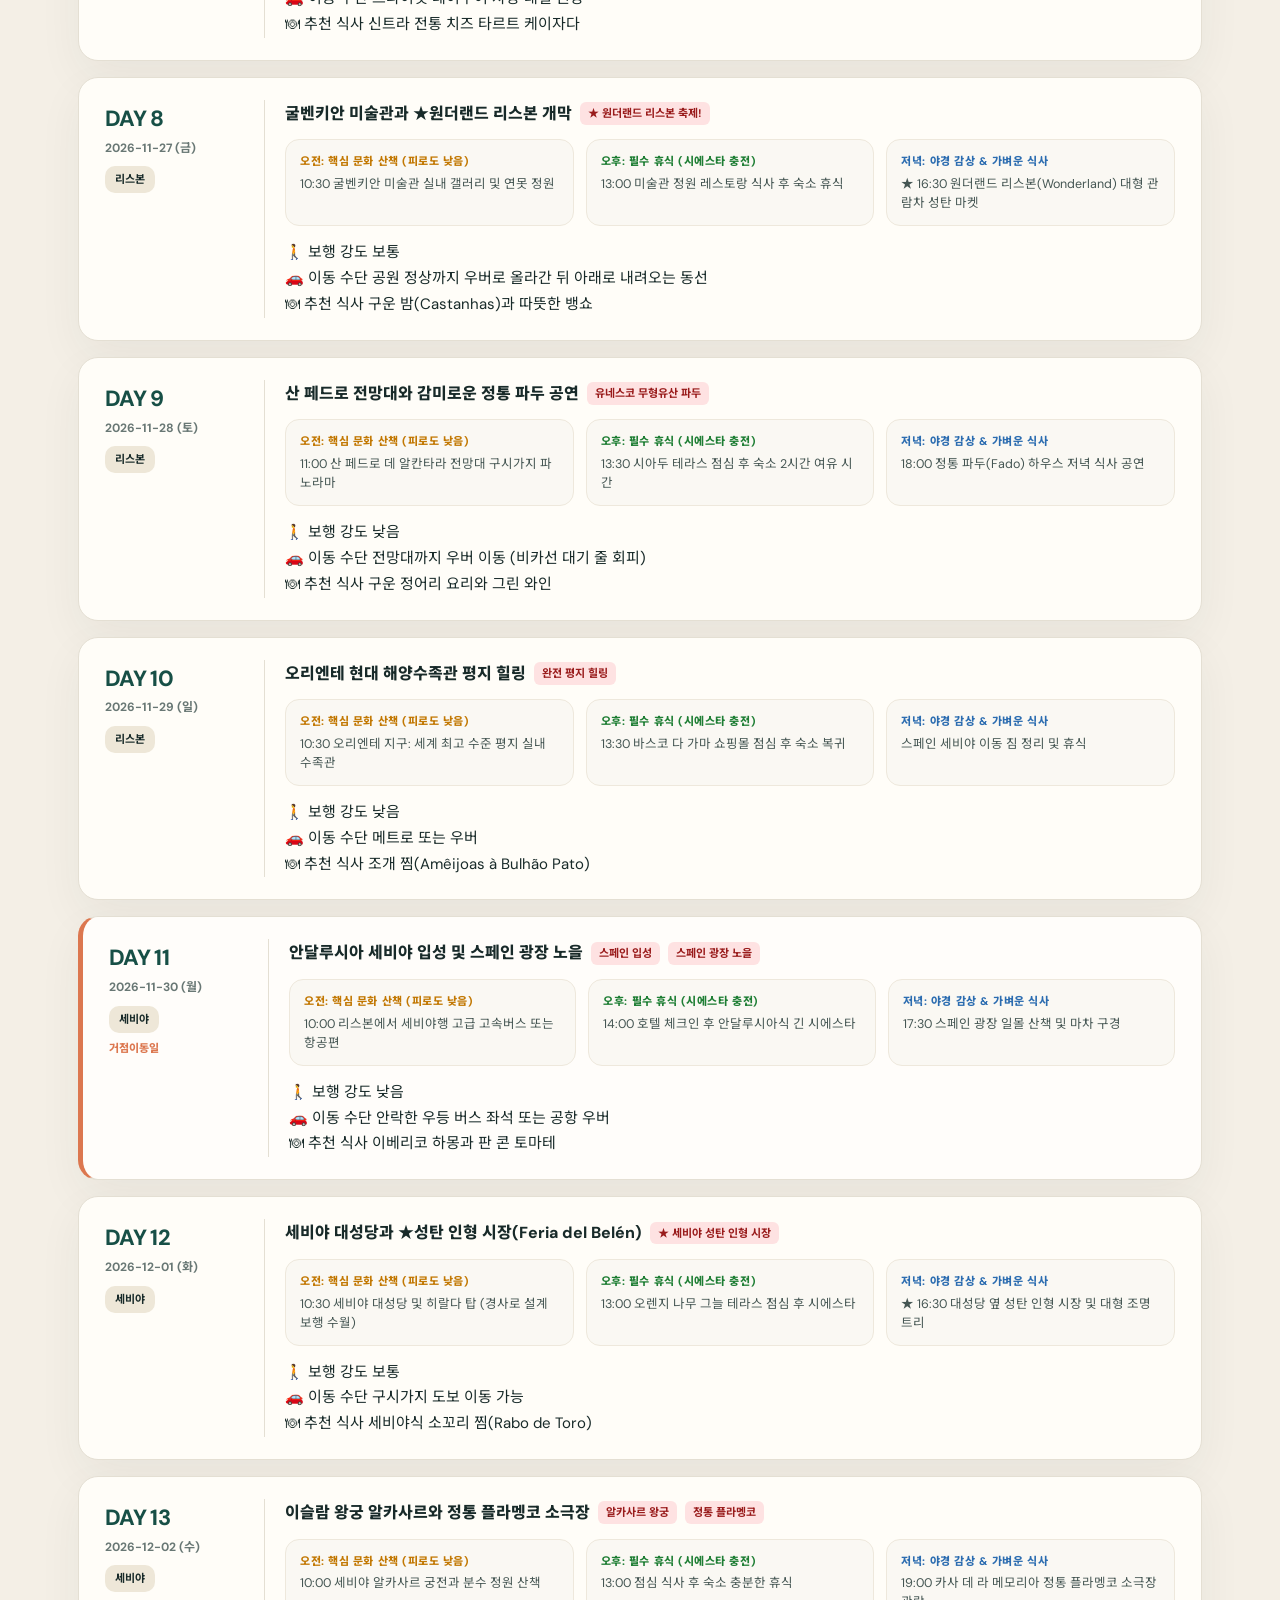
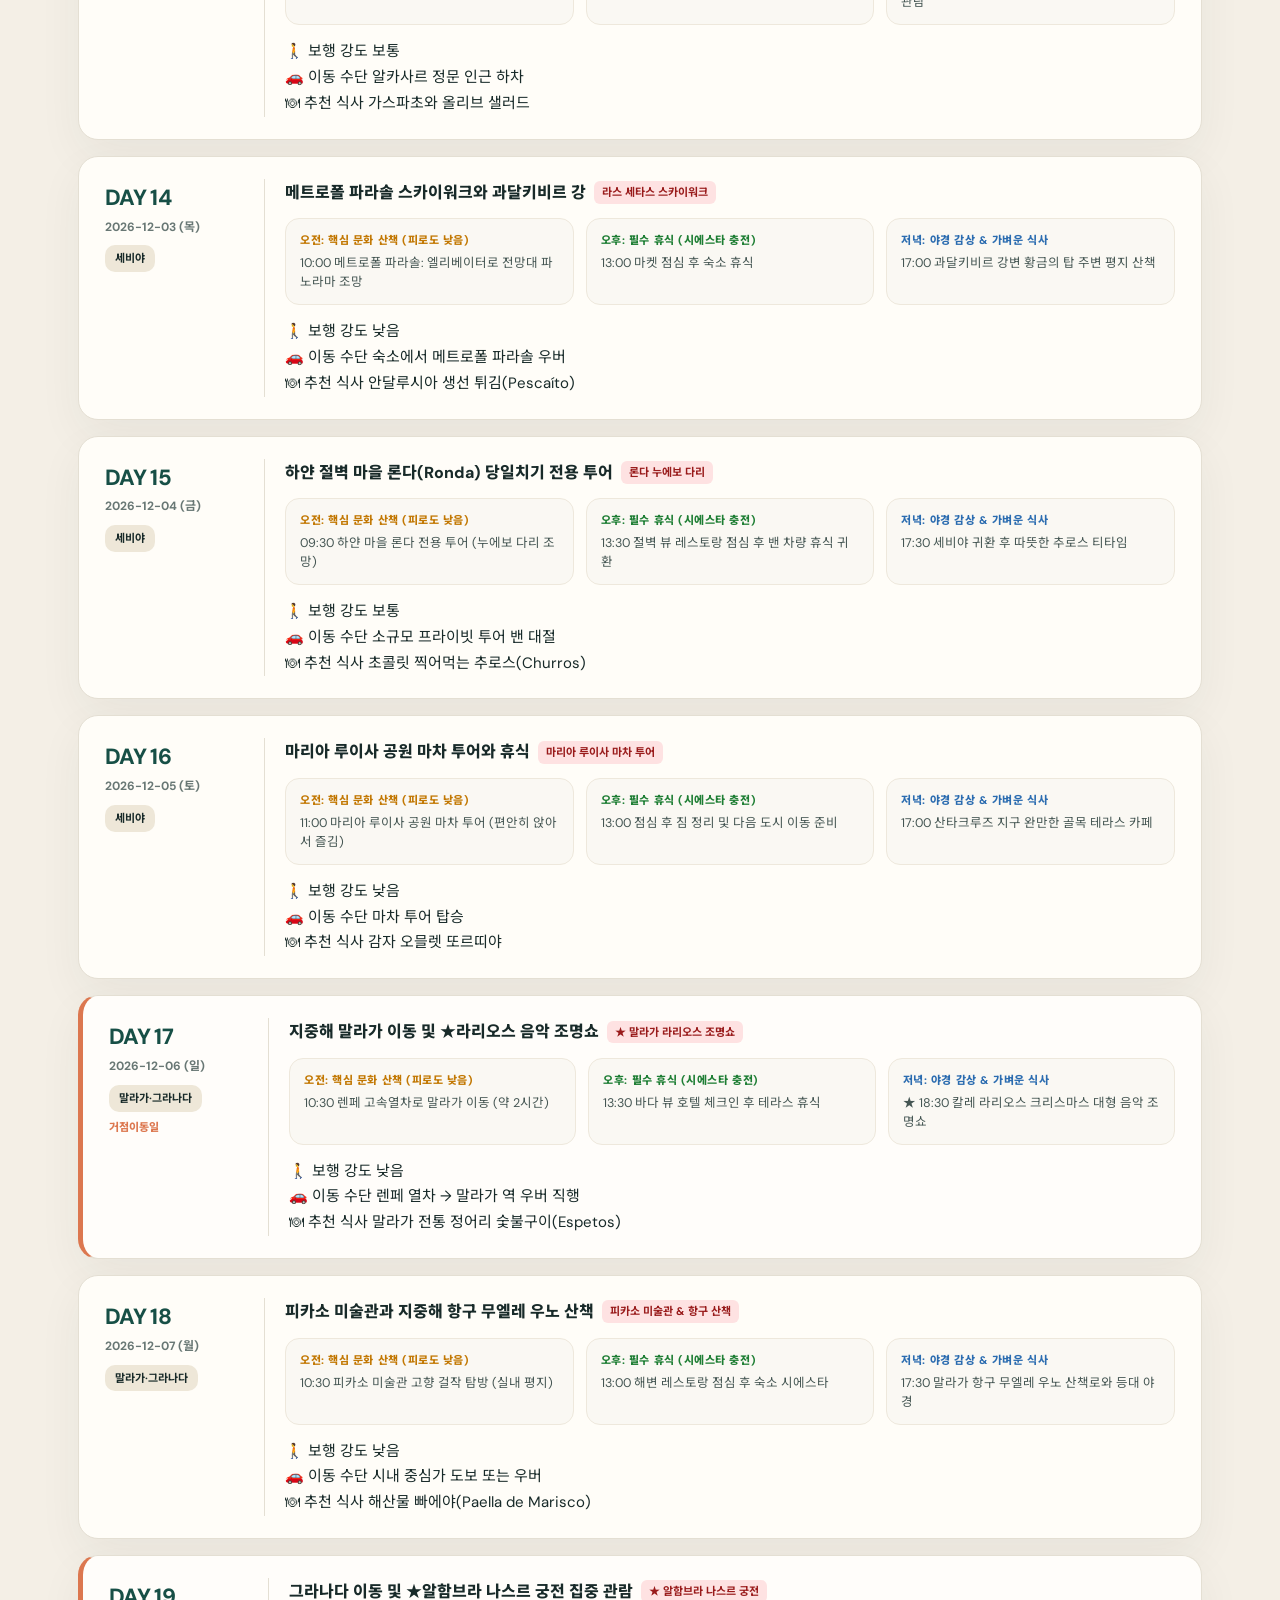
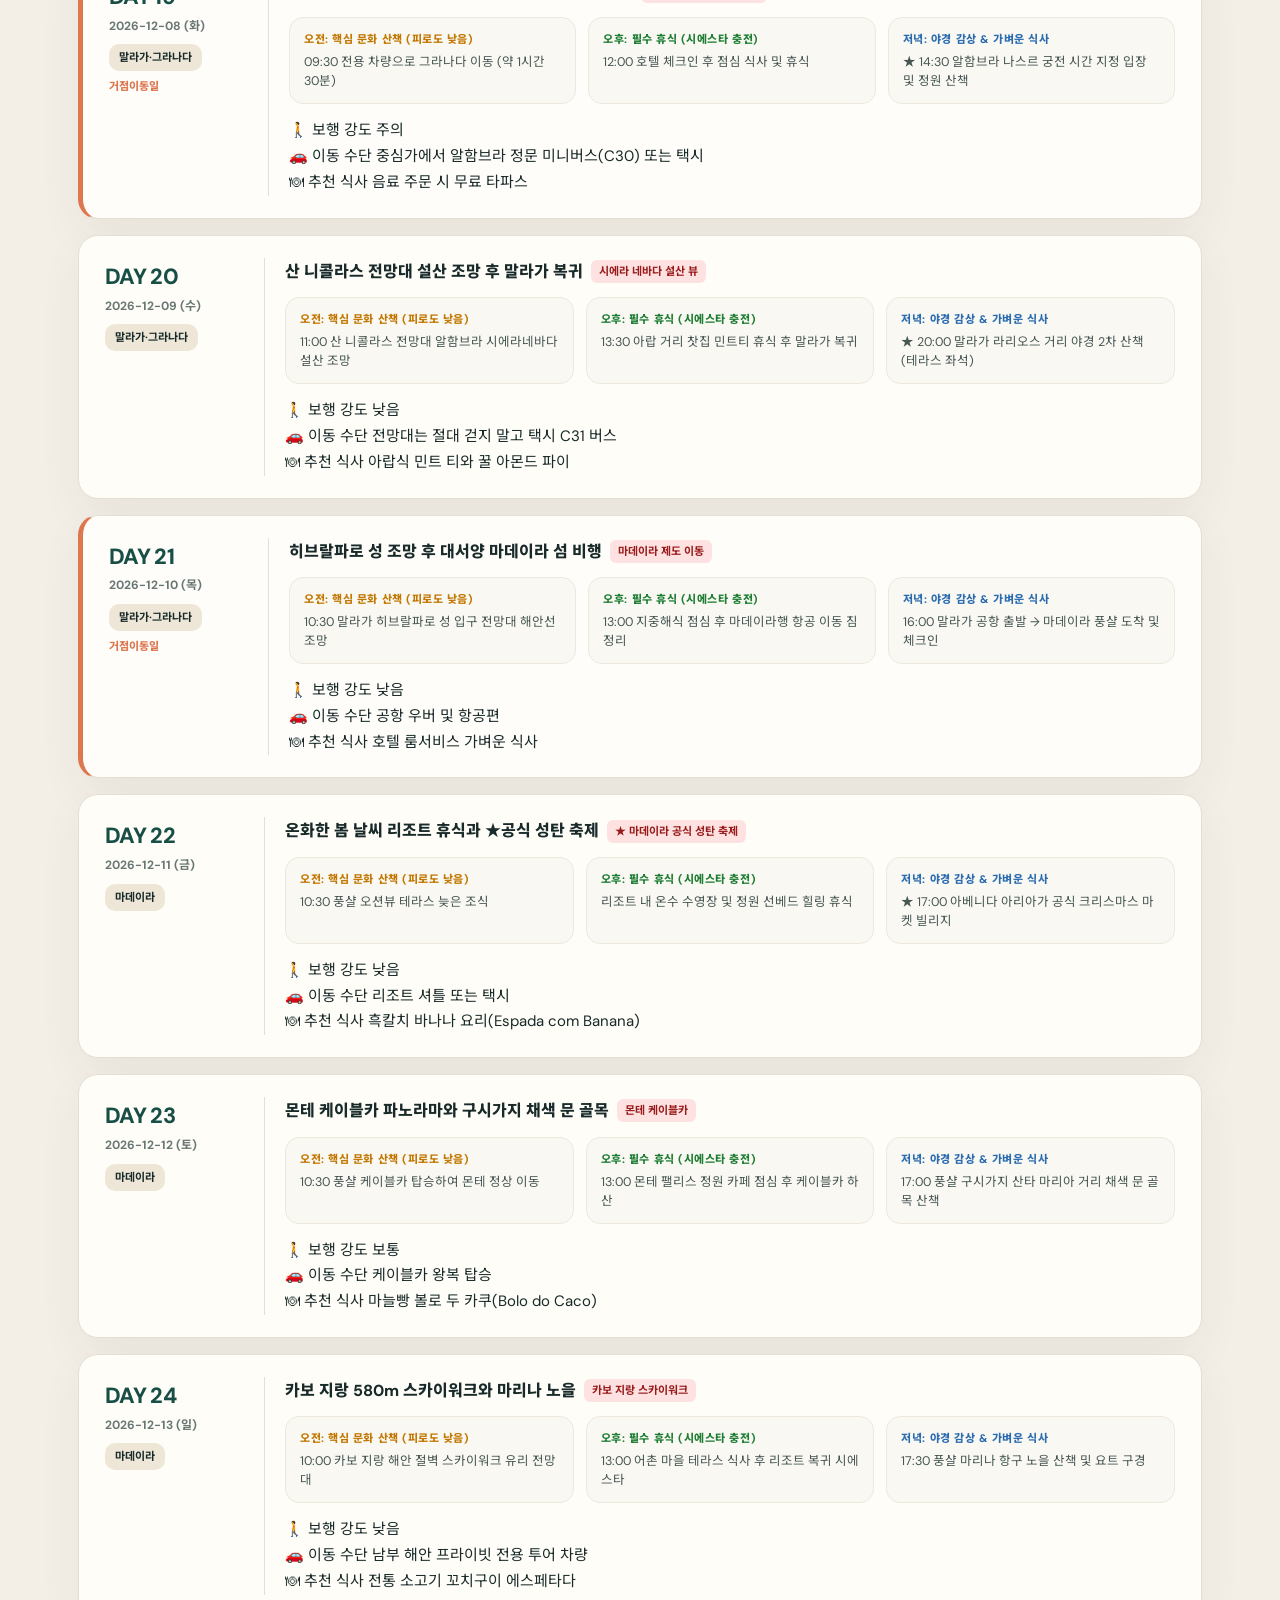
==== commit 1abcb782: "feat: Add Dubai stopover hub, 8-currency switcher, card pricing (From), and fix AI live search" ====
--- a/iberia-family-travel-guide (3).html
+++ b/iberia-family-travel-guide (3).html
@@ -124,31 +124,492 @@
   .search-input-row{flex-direction:column}
 }
 
+
+/* === 2026 UI/UX & COMMERCIAL UPGRADE: STICKY, TOAST, SKELETON, ACCESSIBILITY, MOBILE, PRINT === */
+:root {
+  --font-scale: 1;
+}
+
+body {
+  font-size: calc(15px * var(--font-scale, 1));
+}
+
+body.senior-enlarged {
+  --muted: #3a4b48 !important;
+  --ink: #0a1615 !important;
+  line-height: 1.88 !important;
+}
+
+body.senior-enlarged .card,
+body.senior-enlarged .day-card,
+body.senior-enlarged .panel {
+  border-width: 2px !important;
+}
+
+/* 1. Sticky Header */
+.sticky-header-container {
+  position: sticky;
+  top: 0;
+  z-index: 1000;
+  background: rgba(247, 244, 237, 0.96);
+  backdrop-filter: blur(12px);
+  -webkit-backdrop-filter: blur(12px);
+  border-bottom: 1px solid var(--line);
+  box-shadow: 0 4px 20px rgba(24, 42, 41, 0.05);
+  transition: all 0.2s ease;
+}
+
+.header-utility-bar {
+  display: flex;
+  align-items: center;
+  justify-content: space-between;
+  gap: 10px;
+  padding: 8px 0;
+  border-bottom: 1px solid rgba(228, 223, 211, 0.7);
+  flex-wrap: wrap;
+}
+
+.util-group {
+  display: flex;
+  align-items: center;
+  gap: 6px;
+  flex-wrap: wrap;
+}
+
+.util-label {
+  font-size: 11.5px;
+  font-weight: 800;
+  color: var(--muted);
+  margin-right: 2px;
+}
+
+.ctrl-btn-group {
+  display: inline-flex;
+  align-items: center;
+  background: var(--white);
+  border: 1px solid var(--line);
+  border-radius: 20px;
+  padding: 2px 3px;
+  gap: 2px;
+}
+
+.ctrl-btn {
+  background: transparent;
+  border: none;
+  font-size: 11.5px;
+  font-weight: 700;
+  color: var(--ink);
+  padding: 4px 10px;
+  border-radius: 16px;
+  cursor: pointer;
+  transition: all 0.15s ease;
+  font-family: inherit;
+}
+
+.ctrl-btn:hover {
+  background: var(--sand);
+}
+
+.ctrl-btn.active {
+  background: var(--green);
+  color: #fff;
+}
+
+.ctrl-btn.currency-btn.active {
+  background: var(--orange);
+  color: #fff;
+}
+
+.print-action-btn {
+  background: #e9f2ec;
+  color: var(--green) !important;
+  border: 1px solid #c7ddcf;
+  padding: 4px 12px;
+  border-radius: 16px;
+  font-size: 11.5px;
+  font-weight: 800;
+  cursor: pointer;
+  display: inline-flex;
+  align-items: center;
+  gap: 5px;
+  transition: all 0.2s;
+}
+
+.print-action-btn:hover {
+  background: var(--green);
+  color: #fff !important;
+}
+
+/* 2. Floating Back to Top Button */
+.back-to-top-btn {
+  position: fixed;
+  bottom: 28px;
+  right: 28px;
+  width: 48px;
+  height: 48px;
+  border-radius: 50%;
+  background: var(--green);
+  color: #fff;
+  border: none;
+  box-shadow: 0 8px 24px rgba(23, 79, 70, 0.3);
+  font-size: 20px;
+  font-weight: 800;
+  cursor: pointer;
+  display: flex;
+  align-items: center;
+  justify-content: center;
+  opacity: 0;
+  visibility: hidden;
+  transform: translateY(16px);
+  transition: all 0.25s cubic-bezier(0.16, 1, 0.3, 1);
+  z-index: 990;
+}
+
+.back-to-top-btn.visible {
+  opacity: 1;
+  visibility: visible;
+  transform: translateY(0);
+}
+
+.back-to-top-btn:hover {
+  background: #113832;
+  transform: translateY(-3px) scale(1.06);
+  box-shadow: 0 12px 28px rgba(23, 79, 70, 0.4);
+}
+
+/* 3. Toast Notification */
+.toast-container {
+  position: fixed;
+  bottom: 34px;
+  left: 50%;
+  transform: translateX(-50%);
+  display: flex;
+  flex-direction: column;
+  align-items: center;
+  gap: 8px;
+  z-index: 9999;
+  pointer-events: none;
+}
+
+.toast-box {
+  background: rgba(24, 42, 41, 0.94);
+  color: #fff;
+  padding: 12px 24px;
+  border-radius: 30px;
+  font-size: 13.5px;
+  font-weight: 700;
+  box-shadow: 0 10px 30px rgba(0, 0, 0, 0.24);
+  display: inline-flex;
+  align-items: center;
+  gap: 10px;
+  backdrop-filter: blur(8px);
+  -webkit-backdrop-filter: blur(8px);
+  animation: toastSlideUp 0.3s cubic-bezier(0.16, 1, 0.3, 1) forwards;
+  pointer-events: auto;
+}
+
+.toast-box.fadeout {
+  animation: toastFadeOut 0.3s ease forwards;
+}
+
+@keyframes toastSlideUp {
+  0% { opacity: 0; transform: translateY(20px) scale(0.95); }
+  100% { opacity: 1; transform: translateY(0) scale(1); }
+}
+
+@keyframes toastFadeOut {
+  0% { opacity: 1; transform: translateY(0); }
+  100% { opacity: 0; transform: translateY(15px); }
+}
+
+/* 4. Mobile Navigation & Bottom Bar */
+@media (max-width: 800px) {
+  .global-nav {
+    display: flex !important;
+    flex-wrap: nowrap !important;
+    overflow-x: auto !important;
+    -webkit-overflow-scrolling: touch;
+    scrollbar-width: none;
+    padding: 6px 0 8px;
+    gap: 8px;
+    width: 100%;
+  }
+  .global-nav::-webkit-scrollbar {
+    display: none;
+  }
+  .global-nav a, .global-nav button {
+    flex-shrink: 0;
+    white-space: nowrap;
+    padding: 7px 12px;
+    background: var(--white);
+    border: 1px solid var(--line);
+    border-radius: 20px;
+    font-size: 12px;
+  }
+  .header-utility-bar {
+    justify-content: flex-start;
+  }
+}
+
+.bottom-mobile-nav {
+  display: none;
+  position: fixed;
+  bottom: 0;
+  left: 0;
+  right: 0;
+  height: 62px;
+  background: rgba(255, 253, 248, 0.96);
+  backdrop-filter: blur(14px);
+  -webkit-backdrop-filter: blur(14px);
+  border-top: 1px solid var(--line);
+  box-shadow: 0 -4px 20px rgba(24, 42, 41, 0.08);
+  z-index: 950;
+  align-items: center;
+  justify-content: space-around;
+  padding: 0 4px;
+}
+
+@media (max-width: 768px) {
+  .bottom-mobile-nav {
+    display: flex;
+  }
+  body {
+    padding-bottom: 68px;
+  }
+  .back-to-top-btn {
+    bottom: 78px;
+    right: 18px;
+    width: 42px;
+    height: 42px;
+    font-size: 18px;
+  }
+  .toast-container {
+    bottom: 78px;
+    width: 90%;
+  }
+}
+
+.bottom-nav-item {
+  display: flex;
+  flex-direction: column;
+  align-items: center;
+  justify-content: center;
+  gap: 2px;
+  text-decoration: none;
+  color: var(--muted);
+  font-size: 10px;
+  font-weight: 700;
+  flex: 1;
+  padding: 6px 0;
+  border-radius: 8px;
+  transition: color 0.15s;
+}
+
+.bottom-nav-item span.b-icon {
+  font-size: 18px;
+  line-height: 1;
+}
+
+.bottom-nav-item:hover, .bottom-nav-item.active {
+  color: var(--green);
+}
+
+/* 5. Search Clear ('X') Button */
+.search-input-wrap {
+  position: relative;
+  flex: 1;
+  display: flex;
+  align-items: center;
+}
+
+.search-input-wrap .search-input {
+  width: 100%;
+  padding-right: 42px !important;
+}
+
+.search-clear-btn {
+  position: absolute;
+  right: 12px;
+  top: 50%;
+  transform: translateY(-50%);
+  width: 24px;
+  height: 24px;
+  border-radius: 50%;
+  background: #e2dbce;
+  border: none;
+  color: #444;
+  font-size: 12px;
+  font-weight: 800;
+  cursor: pointer;
+  display: none;
+  align-items: center;
+  justify-content: center;
+  transition: all 0.15s;
+  z-index: 2;
+}
+
+.search-clear-btn:hover {
+  background: var(--orange);
+  color: #fff;
+}
+
+/* 6. Image Skeleton Loading & CLS Zero */
+.photo-thumb-wrap {
+  position: relative;
+  width: 100%;
+  aspect-ratio: 16 / 10;
+  height: auto !important;
+  min-height: 190px;
+  overflow: hidden;
+  background: #ece7dc;
+}
+
+.photo-thumb-wrap::before {
+  content: '';
+  position: absolute;
+  top: 0; left: 0; right: 0; bottom: 0;
+  background: linear-gradient(90deg, #ece7dc 25%, #f6f2ea 50%, #ece7dc 75%);
+  background-size: 200% 100%;
+  animation: skeletonShimmer 1.5s infinite ease-in-out;
+  z-index: 1;
+  transition: opacity 0.35s ease;
+}
+
+.photo-thumb-wrap.loaded::before {
+  opacity: 0;
+  pointer-events: none;
+}
+
+@keyframes skeletonShimmer {
+  0% { background-position: 200% 0; }
+  100% { background-position: -200% 0; }
+}
+
+.photo-thumb {
+  width: 100%;
+  height: 100%;
+  object-fit: cover;
+  opacity: 0;
+  transition: opacity 0.35s ease, transform 0.4s ease;
+}
+
+.photo-thumb.loaded {
+  opacity: 1;
+}
+
+/* 7. Print & PDF Optimization (@media print) */
+@media print {
+  .sticky-header-container, header, .lang-switch-bar, .header-utility-bar,
+  .planner-control-box, .filter-tabs, .search-box-wrap, .search-presets,
+  .cal-action-btn, .recalc-btn, .phrase-speak-btn, .footer, .back-to-top-btn,
+  .bottom-mobile-nav, #toastContainer, #ai-search, .print-hide, .action-btn,
+  .photo-actions, .photo-thumb-wrap {
+    display: none !important;
+  }
+  body {
+    background: #fff !important;
+    color: #111 !important;
+    font-size: 10.5pt !important;
+    line-height: 1.5 !important;
+    padding: 0 !important;
+  }
+  .wrap {
+    max-width: 100% !important;
+    padding: 0 10mm !important;
+    margin: 0 !important;
+  }
+  .section {
+    padding: 20px 0 !important;
+    page-break-after: auto;
+  }
+  .card, .panel, .day-card {
+    page-break-inside: avoid !important;
+    break-inside: avoid !important;
+    border: 1px solid #ccc !important;
+    box-shadow: none !important;
+    background: #fff !important;
+    margin-bottom: 12px !important;
+  }
+  .dark {
+    background: #fff !important;
+    color: #111 !important;
+  }
+  .dark .sub, .dark .kicker, .dark h2 {
+    color: #111 !important;
+  }
+  .stop {
+    border-top: 1px solid #ccc !important;
+    color: #111 !important;
+  }
+  .stop small, .stop p {
+    color: #333 !important;
+  }
+}
 </style>
 </head>
 <body>
-<header class="wrap nav" style="height:auto;padding:12px 0 16px;flex-direction:column;align-items:stretch;">
-  <!-- 언어 선택 옵션 바 -->
-  <div class="lang-switch-bar">
-    <span class="lang-switch-title" id="langSwitchTitle" data-i18n="lang_switch_title">🌐 Language / 언어 선택:</span>
-    <button class="lang-pill active" id="btnLangKo" onclick="switchLanguage('ko', this)">한국어 (KO)</button>
-    <button class="lang-pill" id="btnLangEn" onclick="switchLanguage('en', this)">English (EN)</button>
-    <button class="lang-pill" id="btnLangJa" onclick="switchLanguage('ja', this)">日本語 (JA)</button>
-    <button class="lang-pill" id="btnLangZh" onclick="switchLanguage('zh', this)">中文 (ZH)</button>
-  </div>
-  
-  <div style="display:flex;align-items:center;justify-content:space-between;width:100%;flex-wrap:wrap;gap:12px;">
-    <div class="brand">SLOW<span>·</span>TRAVEL <span data-i18n="brand_sub">GLOBAL EDITION</span></div>
-    <nav class="global-nav">
-      <a href="#planner" class="nav-highlight-green" data-i18n="nav_planner">📅 맞춤 플래너</a>
-      <a href="#dining" class="nav-highlight-orange" data-i18n="nav_dining">🍽 필수 미식·맛집 (60선)</a>
-      <a href="#attractions" style="color:var(--green)" data-i18n="nav_attractions">🏛 핵심 명소 (30선)</a>
-      <a href="#phrases" style="color:#2563eb;font-weight:800" data-i18n="nav_phrases">🗣 여행 회화집</a>
-      <a href="#ai-search" data-i18n="nav_search">🔍 실시간 AI 검색</a>
-      <a href="#compare" data-i18n="nav_compare">권역 비교</a>
-      <a href="#budget" data-i18n="nav_budget">예산</a>
-      <button onclick="downloadCustomCalendarIcs()" class="cal-action-btn" data-i18n="cal_download_btn">📅 캘린더(.ics) 다운로드</button>
-    </nav>
+<header class="sticky-header-container">
+  <div class="wrap" style="padding:8px 28px;">
+    <!-- 상단 유틸리티 툴바: 언어 + 통화 + 글자크기 + 인쇄 -->
+    <div class="header-utility-bar">
+      <!-- 1) 언어 선택 -->
+      <div class="util-group">
+        <span class="util-label" id="langSwitchTitle" data-i18n="lang_switch_title">🌐 Language:</span>
+        <div class="ctrl-btn-group">
+          <button class="ctrl-btn active" id="btnLangKo" onclick="switchLanguage('ko', this)">한국어 (KO)</button>
+          <button class="ctrl-btn" id="btnLangEn" onclick="switchLanguage('en', this)">English (EN)</button>
+          <button class="ctrl-btn" id="btnLangJa" onclick="switchLanguage('ja', this)">日本語 (JA)</button>
+          <button class="ctrl-btn" id="btnLangZh" onclick="switchLanguage('zh', this)">中文 (ZH)</button>
+        </div>
+      </div>
+      
+      <!-- 2) 통화 전환 (환율 토글) -->
+      <div class="util-group">
+        <span class="util-label" data-i18n="lbl_currency_switch">💱 통화 / Currency:</span>
+        <div class="ctrl-btn-group" style="flex-wrap:wrap;">
+          <button class="ctrl-btn currency-btn active" id="currBtnKRW" onclick="setCurrency('KRW', this)">₩ KRW</button>
+          <button class="ctrl-btn currency-btn" id="currBtnUSD" onclick="setCurrency('USD', this)">$ USD</button>
+          <button class="ctrl-btn currency-btn" id="currBtnEUR" onclick="setCurrency('EUR', this)">€ EUR</button>
+          <button class="ctrl-btn currency-btn" id="currBtnGBP" onclick="setCurrency('GBP', this)">£ GBP</button>
+          <button class="ctrl-btn currency-btn" id="currBtnCHF" onclick="setCurrency('CHF', this)">₣ CHF</button>
+          <button class="ctrl-btn currency-btn" id="currBtnAED" onclick="setCurrency('AED', this)">د.إ AED</button>
+          <button class="ctrl-btn currency-btn" id="currBtnJPY" onclick="setCurrency('JPY', this)">¥ JPY</button>
+          <button class="ctrl-btn currency-btn" id="currBtnCNY" onclick="setCurrency('CNY', this)">¥ CNY</button>
+        </div>
+      </div>
+
+      <!-- 3) 어르신 글자 크기 조절 (접근성) -->
+      <div class="util-group">
+        <span class="util-label" data-i18n="lbl_font_size">🔤 글자 크기:</span>
+        <div class="ctrl-btn-group">
+          <button class="ctrl-btn" onclick="changeFontScale(-0.1)" title="글자 작게">A-</button>
+          <button class="ctrl-btn active" id="btnFontNormal" onclick="resetFontScale()" title="기본 크기">기본</button>
+          <button class="ctrl-btn" onclick="changeFontScale(0.15)" title="글자 크게 (+15%)">A+</button>
+        </div>
+      </div>
+
+      <!-- 4) 인쇄 및 PDF 저장 버튼 -->
+      <div class="util-group">
+        <button onclick="window.print()" class="print-action-btn" title="A4 인쇄 또는 PDF 저장">
+          🖨 <span data-i18n="btn_print">인쇄/PDF</span>
+        </button>
+      </div>
+    </div>
+    
+    <!-- 메인 네비게이션 바 -->
+    <div style="display:flex;align-items:center;justify-content:space-between;width:100%;flex-wrap:wrap;gap:12px;padding:10px 0 4px;">
+      <div class="brand">SLOW<span>·</span>TRAVEL <span data-i18n="brand_sub">GLOBAL EDITION</span></div>
+      <nav class="global-nav">
+        <a href="#planner" class="nav-highlight-green" data-i18n="nav_planner">📅 맞춤 플래너</a>
+        <a href="#dining" class="nav-highlight-orange" data-i18n="nav_dining">🍽 필수 미식·맛집 (60선)</a>
+        <a href="#attractions" style="color:var(--green)" data-i18n="nav_attractions">🏛 핵심 명소 (30선)</a>
+        <a href="#phrases" style="color:#2563eb;font-weight:800" data-i18n="nav_phrases">🗣 여행 회화집</a>
+        <a href="#ai-search" data-i18n="nav_search">🔍 실시간 AI 검색</a>
+        <a href="#compare" data-i18n="nav_compare">권역 비교</a>
+        <a href="#budget" data-i18n="nav_budget">예산</a>
+        <button onclick="downloadCustomCalendarIcs()" class="cal-action-btn" data-i18n="cal_download_btn">📅 캘린더(.ics) 다운로드</button>
+      </nav>
+    </div>
   </div>
 </header>
 <main>
@@ -192,12 +653,15 @@
   </p>
 
   <!-- 실시간 플랜 세팅 컨트롤 패널 -->
+    <!-- 실시간 플랜 세팅 컨트롤 패널 -->
   <div class="planner-control-box">
-    <div class="control-flex-row">
+    <div class="control-flex-row" style="grid-template-columns: repeat(auto-fit, minmax(180px, 1fr));">
       <div class="control-group">
         <label data-i18n="label_region">🌍 여행 권역 선택</label>
         <select id="userRegionSelect" onchange="applyPlanReconfiguration()">
           <option value="IBERIA" selected>🇪🇸🇵🇹 남유럽 (이베리아 + 안달루시아 + 마데이라 30일)</option>
+          <option value="IBERIA_DUBAI">🇪🇸🇵🇹🇦🇪 이베리아 + 두바이 에미레이트 경유 결합 (30일 골든)</option>
+          <option value="DUBAI_STOPOVER">🇦🇪 두바이 경유 & 스톱오버 럭셔리 슬로우 (3~5일 핵심)</option>
           <option value="WEST_CENTRAL_EU">🇬🇧🇫🇷🇮🇹🇦🇹🇨🇿 서·중유럽 (런던·파리·로마·비엔나·프라하 30일)</option>
           <option value="LATIN_AMERICA">🇲🇽🇵🇪🇦🇷 중남미 (멕시코시티·오악사카·쿠스코·마추픽추 30일)</option>
           <option value="USA_GRAND">🇺🇸 미국 전역 (샌프란시스코·그랜드캐니언·LA·뉴욕·하와이 30일)</option>
@@ -216,14 +680,31 @@
         </select>
       </div>
       <div class="control-group">
-        <label data-i18n="label_pacing">👥 가족 동행 페이스</label>
+        <label data-i18n="label_party_size">👥 여행 인원수</label>
+        <select id="userPartySize" onchange="applyPlanReconfiguration()">
+          <option value="2">2인 (부부 / 모녀)</option>
+          <option value="3" selected>3인 (부모님 + 자녀 1인)</option>
+          <option value="4">4인 (가족 4인)</option>
+          <option value="5">5인 (대가족 5인)</option>
+        </select>
+      </div>
+      <div class="control-group">
+        <label data-i18n="label_tier">🏨 여행·숙소 등급</label>
+        <select id="userTierSelect" onchange="applyPlanReconfiguration()">
+          <option value="economy">실속 알뜰형 (스마트 가성비)</option>
+          <option value="standard" selected>편안한 4성급 (센트럴 패밀리)</option>
+          <option value="luxury">프리미엄 럭셔리 (5성급 & VIP투어)</option>
+        </select>
+      </div>
+      <div class="control-group">
+        <label data-i18n="label_pacing">👣 동행 페이스</label>
         <select id="userPacingSelect" onchange="applyPlanReconfiguration()">
-          <option value="relaxed" selected>부모님 동행 (오후 시에스타 의무 휴식)</option>
+          <option value="relaxed" selected>부모님 동행 (오후 시에스타 필수)</option>
           <option value="balanced">균형형 (시니어 친화 + 핵심 전망대)</option>
         </select>
       </div>
       <div class="control-group">
-        <button onclick="applyPlanReconfiguration()" class="recalc-btn" data-i18n="btn_recalc">
+        <button onclick="applyPlanReconfiguration(true)" class="recalc-btn" data-i18n="btn_recalc">
           ⚡ 플랜 즉시 재조정
         </button>
       </div>
@@ -258,7 +739,7 @@
   <div class="filter-tabs" id="dynamicCityFilterBar"></div>
 
   <!-- 데일리 타임라인 카드 컨테이너 -->
-  <div class="day-timeline" id="dynamicTimelineContainer"></div>
+  <div class="day-timeline" id="timelineGrid"></div>
 </div>
 </section>
 
@@ -280,7 +761,10 @@
   <!-- 검색 및 프리셋 박스 (JS 동적 렌더링 ID: diningPresetsBar) -->
   <div class="search-box-wrap">
     <div class="search-input-row">
-      <input type="text" id="globalDiningSearch" class="search-input" placeholder="🔍 국가/도시(런던, 파리, 로마, 바르셀로나, 뉴욕), 메뉴(피시앤칩스, 스테이크, 타코), 키워드 검색..." oninput="filterGlobalDining()" />
+      <div class="search-input-wrap">
+        <input type="text" id="globalDiningSearch" class="search-input" placeholder="🔍 국가/도시(런던, 파리, 로마, 바르셀로나, 뉴욕), 메뉴(피시앤칩스, 스테이크, 타코), 키워드 검색..." oninput="handleDiningSearchInput()" />
+        <button id="btnDiningClear" class="search-clear-btn" onclick="clearDiningSearch()" title="검색어 초기화">✕</button>
+      </div>
       <button onclick="filterGlobalDining()" class="cal-action-btn" style="white-space:nowrap" data-i18n="btn_dining_search">미식 검색</button>
     </div>
     <div class="search-presets" id="diningPresetsBar"></div>
@@ -354,7 +838,10 @@
 
   <div class="panel" style="padding:28px">
     <div class="search-input-row">
-      <input type="text" id="aiDirectSearchInput" class="search-input" placeholder="궁금한 사항을 입력하세요 (예: 런던 타워브리지 입장료 및 엘리베이터, 2026 말라가 조명쇼 점등일, 파리 루브르 박물관 화요일 휴관)" />
+      <div class="search-input-wrap">
+        <input type="text" id="aiDirectSearchInput" class="search-input" placeholder="궁금한 사항을 입력하세요 (예: 두바이 버즈칼리파 일몰 예약, 런던 타워브리지 입장료, 2026 말라가 조명쇼 점등일)" oninput="handleAiSearchInput()" onkeydown="if(event.key==='Enter') executeAiSearch('google')" />
+        <button id="btnAiClear" class="search-clear-btn" onclick="clearAiSearch()" title="검색어 초기화">✕</button>
+      </div>
       <button onclick="executeAiSearch('google')" id="btnGoogleSearch" class="cal-action-btn" data-i18n="btn_google_search" style="background:var(--green)">구글 실시간 검색</button>
       <button onclick="executeAiSearch('perplexity')" id="btnPerplexitySearch" class="cal-action-btn" data-i18n="btn_perplexity_search" style="background:#2b6cb0">Perplexity AI 분석</button>
     </div>
@@ -1619,7 +2106,7 @@
     "city": "파리",
     "country": "프랑스",
     "dishName": "겉바속촉 오리 다리 콩피 (Confit de Canard)",
-    "photo": "https://images.unsplash.com/photo-1514944298352-7b24d77eb573?auto=format&fit=crop&w=800&q=80",
+    "photo": "https://images.unsplash.com/photo-1550547660-d9450f859349?auto=format&fit=crop&w=800&q=80",
     "signature": "오리 기름에 천천히 저온 조리하여 껍질은 바삭하고 살코기는 입안에서 녹아내리는 콩피 요리",
     "seniorTip": "생제르맹 평지 보행로에 위치. 야외 테라스 좌석은 파리 풍경을 바라보며 식사하기 좋음",
     "hours": "매일 12:00~23:00",
@@ -1994,7 +2481,7 @@
     "city": "비엔나",
     "country": "오스트리아",
     "dishName": "접시를 넘치는 110년 전통 비너 슈니첼 (Wiener Schnitzel)",
-    "photo": "https://images.unsplash.com/photo-1599921841143-819025a2333b?auto=format&fit=crop&w=800&q=80",
+    "photo": "https://images.unsplash.com/photo-1600891964599-f61ba0e24092?auto=format&fit=crop&w=800&q=80",
     "signature": "접시보다 큰 30cm 대형 비너 슈니첼. 얇게 두드려 바삭하게 튀겨낸 송아지 고기",
     "seniorTip": "튀김이 얇아 부담스럽지 않으며 상큼한 오스트리아 감자 샐러드와 레몬을 곁들이면 찰떡궁합",
     "hours": "매일 11:30~22:30",
@@ -2084,7 +2571,7 @@
     "city": "인터라켄",
     "country": "스위스",
     "dishName": "바삭한 스위스 감자전 뢰스티 (Rösti & Sausage)",
-    "photo": "https://images.unsplash.com/photo-1599921841143-819025a2333b?auto=format&fit=crop&w=800&q=80",
+    "photo": "https://images.unsplash.com/photo-1529042410759-befb1204b468?auto=format&fit=crop&w=800&q=80",
     "signature": "채 썬 감자를 버터에 바삭하게 노릇노릇 부쳐낸 스위스 전통 뢰스티와 수제 송아지 소시지",
     "seniorTip": "한국의 감자전과 매우 비슷하여 어르신들이 가장 친숙하고 맛있게 드시는 메뉴",
     "hours": "매일 11:30~14:00, 18:00~22:00",
@@ -2491,7 +2978,7 @@
     "name": "사그라다 파밀리아 (Sagrada Família)",
     "region": "이베리아",
     "city": "스페인 바르셀로나",
-    "photo": "https://images.unsplash.com/photo-1583779457317-09f0bb1d0c41?auto=format&fit=crop&w=800&q=80",
+    "photo": "https://images.unsplash.com/photo-1587595431973-160d0d94add1?auto=format&fit=crop&w=800&q=80",
     "highlight": "가우디 필생의 역작. 숲을 형상화한 기둥과 스테인드글라스를 투과하는 환상적인 자연 채광",
     "seniorAccess": "완벽한 평지 실내 + 엘리베이터 완비. 타워 올라갈 땐 엘리베이터 탑승, 내려올 땐 완만한 나선계단",
     "hours": "매일 09:00~18:00 (사전 예약 시간대 입장)",
@@ -11954,6 +12441,10 @@
     {
       "key": "미국",
       "label": "🇺🇸 미국 (클램차우더/뉴욕피자/포케)"
+    },
+    {
+      "key": "두바이",
+      "label": "🇦🇪 두바이 (마크부스/에미라티/해산물)"
     }
   ],
   "ja": [
@@ -12000,6 +12491,10 @@
     {
       "key": "미국",
       "label": "🇺🇸 アメリカ (クラムチャウダー/NYピザ/ポケ)"
+    },
+    {
+      "key": "두바이",
+      "label": "🇦🇪 ドバイ (伝統朝食/マクブース/海鮮)"
     }
   ],
   "en": [
@@ -12046,6 +12541,10 @@
     {
       "key": "미국",
       "label": "🇺🇸 USA (Clam Chowder, NY Pizza & Poke)"
+    },
+    {
+      "key": "두바이",
+      "label": "🇦🇪 Dubai (Machboos / Emirati Brunch / Seafood)"
     }
   ],
   "zh": [
@@ -12092,6 +12591,10 @@
     {
       "key": "미국",
       "label": "🇺🇸 美国 (蛤蜊浓汤/纽约披萨/夏威夷拌饭)"
+    },
+    {
+      "key": "두바이",
+      "label": "🇦🇪 迪拜 (特色早餐/羊肉手抓饭/海鲜)"
     }
   ]
 };
@@ -12100,7 +12603,7 @@
   "ko": [
     {
       "key": "ALL",
-      "label": "전체 보기 (23곳)"
+      "label": "전체 보기 (30곳)"
     },
     {
       "key": "영국",
@@ -12145,12 +12648,16 @@
     {
       "key": "미국",
       "label": "🇺🇸 미국"
+    },
+    {
+      "key": "두바이",
+      "label": "🇦🇪 두바이"
     }
   ],
   "ja": [
     {
       "key": "ALL",
-      "label": "すべて表示 (23カ所)"
+      "label": "すべて表示 (30カ所)"
     },
     {
       "key": "영국",
@@ -12195,12 +12702,16 @@
     {
       "key": "미국",
       "label": "🇺🇸 アメリカ"
+    },
+    {
+      "key": "두바이",
+      "label": "🇦🇪 ドバイ"
     }
   ],
   "en": [
     {
       "key": "ALL",
-      "label": "View All (23 Sites)"
+      "label": "All Landmarks (30 Spots)"
     },
     {
       "key": "영국",
@@ -12245,12 +12756,16 @@
     {
       "key": "미국",
       "label": "🇺🇸 USA"
+    },
+    {
+      "key": "두바이",
+      "label": "🇦🇪 Dubai"
     }
   ],
   "zh": [
     {
       "key": "ALL",
-      "label": "查看全部 (23处)"
+      "label": "全部名胜 (30处)"
     },
     {
       "key": "영국",
@@ -12295,6 +12810,10 @@
     {
       "key": "미국",
       "label": "🇺🇸 美国"
+    },
+    {
+      "key": "두바이",
+      "label": "🇦🇪 迪拜"
     }
   ]
 };
@@ -12332,6 +12851,10 @@
     {
       "key": "en",
       "label": "🇬🇧🇺🇸 영어 (English)"
+    },
+    {
+      "key": "ar",
+      "label": "🇦🇪 아랍어 (Arabic)"
     }
   ],
   "ja": [
@@ -12366,6 +12889,10 @@
     {
       "key": "en",
       "label": "🇬🇧🇺🇸 英語 (English)"
+    },
+    {
+      "key": "ar",
+      "label": "🇦🇪 アラビア語 (Arabic)"
     }
   ],
   "en": [
@@ -12400,6 +12927,10 @@
     {
       "key": "en",
       "label": "🇬🇧🇺🇸 English"
+    },
+    {
+      "key": "ar",
+      "label": "🇦🇪 Arabic"
     }
   ],
   "zh": [
@@ -12434,6 +12965,10 @@
     {
       "key": "en",
       "label": "🇬🇧🇺🇸 英语 (English)"
+    },
+    {
+      "key": "ar",
+      "label": "🇦🇪 阿拉伯语 (Arabic)"
     }
   ]
 };
@@ -12443,25 +12978,29 @@
     "💡 2026 유럽 도시별 겨울 축제 & 크리스마스 마켓 일정",
     "💡 시니어 부모님 동반 시 파리·로마 엘리베이터 완비 숙소",
     "💡 마드리드·리스본 저염식 건강식 레스토랑 추천",
-    "💡 마추픽추·쿠스코 시니어 고산병 예방 및 완만 코스"
+    "💡 마추픽추·쿠스코 시니어 고산병 예방 및 완만 코스",
+    "💡 에미레이트 항공 두바이 경유 24시간 스톱오버 추천 코스 & 짐 보관"
   ],
   "ja": [
     "💡 2026 欧州都市別 冬の祝祭＆クリスマスマーケット日程",
     "💡 ご両親同伴向け パリ・ローマのエレベーター完備ホテル",
     "💡 マドリード・リスボンの減塩・胃に優しい名店レストラン",
-    "💡 マチュピチュ・クスコ シニア向け高山病予防と緩やかルート"
+    "💡 マチュピチュ・クスコ シニア向け高山病予防と緩やかルート",
+    "💡 エミレーツ航空ドバイ経由 24時間ストップオーバー推奨コース＆荷物預かり"
   ],
   "en": [
     "💡 2026 European Winter Festivals & Christmas Markets Schedule",
     "💡 Senior-Friendly Hotels with Elevators in Paris & Rome",
     "💡 Low-Salt, Healthy Dining Spots in Madrid & Lisbon",
-    "💡 Machu Picchu & Cusco Senior Altitude Comfort & Mild Routes"
+    "💡 Machu Picchu & Cusco Senior Altitude Comfort & Mild Routes",
+    "💡 Emirates Airlines Dubai 24h Stopover Itinerary & Luggage Storage"
   ],
   "zh": [
     "💡 2026 欧洲主要城市冬季庆典与圣诞集市开放日程",
     "💡 适合长辈出行的巴黎与罗马全电梯无障碍优质酒店",
     "💡 马德里与里斯本低盐清淡养胃特色餐厅精选",
-    "💡 马丘比丘与库斯科长辈防高反平缓游览实用攻略"
+    "💡 马丘比丘与库斯科长辈防高反平缓游览实用攻略",
+    "💡 阿联酋航空迪拜经停 24小时过境游推荐路线与行李寄存"
   ]
 };
 
@@ -12493,6 +13032,12 @@
 };
 
 const REGION_DESC_I18N = {
+  "ar": {
+    "ko": "아랍에미리트 (두바이, 아부다비) 및 중동 경유지",
+    "ja": "アラブ首長国連邦（ドバイ、アブダビ）および中東経由地",
+    "en": "United Arab Emirates (Dubai, Abu Dhabi) & Middle East Hubs",
+    "zh": "阿拉伯联合酋长国（迪拜、阿布扎比）及中东中转枢纽"
+  },
   "es": {
     "ko": "스페인, 멕시코, 페루, 아르헨티나, 콜롬비아",
     "ja": "スペイン、メキシコ、ペルー、アルゼンチン、コロンビア",
@@ -12530,6 +13075,22 @@
     "zh": "捷克（布拉格）、匈牙利及中欧邻近区域"
   },
   "en": {
+    "lbl_currency_switch": "💱 Currency:",
+    "lbl_font_size": "🔤 Text Size:",
+    "btn_print": "Print/PDF",
+    "label_party_size": "👥 Party Size",
+    "label_tier": "🏨 Travel Tier",
+    "toast_plan_recalc": "✅ Itinerary successfully updated!",
+    "toast_cal_download": "📅 Custom calendar (.ics) downloaded!",
+    "toast_currency_changed": "Currency updated",
+    "toast_font_changed": "Font size adjusted",
+    "toast_font_reset": "Font size reset to default",
+    "bnav_planner": "Planner",
+    "bnav_dining": "Dining",
+    "bnav_attractions": "Landmarks",
+    "bnav_phrases": "Phrases",
+    "bnav_top": "Top",
+
     "ko": "영국 (런던), 미국 전역 (뉴욕, 캘리포니아)",
     "ja": "イギリス（ロンドン）、アメリカ全土（NY、カリフォルニア）",
     "en": "UK (London), USA nationwide (NY, California)",
@@ -12539,6 +13100,22 @@
 
 const I18N_DICTIONARY = {
   "ko": {
+    "lbl_currency_switch": "💱 통화 / Currency:",
+    "lbl_font_size": "🔤 글자 크기:",
+    "btn_print": "인쇄/PDF",
+    "label_party_size": "👥 여행 인원수",
+    "label_tier": "🏨 여행·숙소 등급",
+    "toast_plan_recalc": "✅ 일정이 성공적으로 재조정되었습니다!",
+    "toast_cal_download": "📅 맞춤 캘린더(.ics) 다운로드가 완료되었습니다!",
+    "toast_currency_changed": "통화가 변경되었습니다",
+    "toast_font_changed": "글자 크기가 조절되었습니다",
+    "toast_font_reset": "글자 크기가 기본으로 복원되었습니다",
+    "bnav_planner": "플래너",
+    "bnav_dining": "미식",
+    "bnav_attractions": "명소",
+    "bnav_phrases": "회화",
+    "bnav_top": "위로",
+
     "brand_title": "SLOW·TRAVEL",
     "brand_sub": "GLOBAL EDITION",
     "nav_planner": "📅 맞춤 플래너",
@@ -12661,6 +13238,22 @@
     "ai_search_ph": "Enter search topic (e.g. London Tower Bridge elevators, 2026 Malaga Christmas light show, Paris Louvre Tuesday closures)..."
   },
   "ja": {
+    "lbl_currency_switch": "💱 通貨 / Currency:",
+    "lbl_font_size": "🔤 文字サイズ:",
+    "btn_print": "印刷/PDF",
+    "label_party_size": "👥 ご旅行人数",
+    "label_tier": "🏨 宿泊・旅行グレード",
+    "toast_plan_recalc": "✅ 日程が正常に再調整されました！",
+    "toast_cal_download": "📅 カスタムカレンダー（.ics）をダウンロードしました！",
+    "toast_currency_changed": "通貨が変更されました",
+    "toast_font_changed": "文字サイズが調整されました",
+    "toast_font_reset": "文字サイズが基本に戻りました",
+    "bnav_planner": "日程",
+    "bnav_dining": "美食",
+    "bnav_attractions": "名所",
+    "bnav_phrases": "会話",
+    "bnav_top": "上へ",
+
     "brand_title": "SLOW·TRAVEL",
     "brand_sub": "GLOBAL EDITION",
     "nav_planner": "📅 カスタムプランナー",
@@ -12722,6 +13315,22 @@
     "ai_search_ph": "調べたい内容を入力してください（例：ロンドン・タワーブリッジのエレベーター、2026 マラガのライトアップ日程、パリ・ルーヴルの火曜定休代替プラン）..."
   },
   "zh": {
+    "lbl_currency_switch": "💱 货币单位 / Currency:",
+    "lbl_font_size": "🔤 字体大小:",
+    "btn_print": "打印/PDF",
+    "label_party_size": "👥 出行人数",
+    "label_tier": "🏨 住宿与出行档次",
+    "toast_plan_recalc": "✅ 行程已成功重新优化！",
+    "toast_cal_download": "📅 定制日程文件（.ics）已成功下载！",
+    "toast_currency_changed": "货币单位已更新",
+    "toast_font_changed": "字体大小已调整",
+    "toast_font_reset": "字体大小已恢复默认",
+    "bnav_planner": "行程",
+    "bnav_dining": "美食",
+    "bnav_attractions": "名胜",
+    "bnav_phrases": "会话",
+    "bnav_top": "置顶",
+
     "brand_title": "SLOW·TRAVEL",
     "brand_sub": "GLOBAL EDITION",
     "nav_planner": "📅 定制行程单",
@@ -12788,6 +13397,1887 @@
 let currentLang = 'ko';
 let currentPhraseFilter = 'ALL';
 
+
+// ==============================================================
+// 🇦🇪 DUBAI DATASET & PRICES EXTENSION INJECTION
+// ==============================================================
+(function() {
+  const DUBAI_LANDMARKS = [
+  {
+    "name": "버즈 칼리파 전망대 (Burj Khalifa - At the Top)",
+    "region": "두바이",
+    "city": "UAE 두바이",
+    "photo": "https://images.unsplash.com/photo-1512453979798-5ea266f8880c?auto=format&fit=crop&w=800&q=80",
+    "highlight": "세계 최고층 828m 타워. 초고속 엘리베이터로 124·125층 전망대 직행 및 360도 사막·도시 파노라마",
+    "seniorAccess": "완전 평지 동선, 휠체어 대응 초고속 더블데크 엘리베이터 완비, 전망층 라운지 푹신한 소파 좌석 다수 구비",
+    "hours": "매일 08:30~23:00 (일몰 골든타임 사전 예약 필수)",
+    "ticketTip": "공식 사이트에서 At the Top 시간 지정 패스트트랙 예매 시 대기열 없이 즉시 입장 가능",
+    "officialUrl": "https://www.burjkhalifa.ae/en/index.aspx",
+    "mapQuery": "Burj Khalifa Dubai",
+    "baseKrw": 65000
+  },
+  {
+    "name": "미래의 박물관 (Museum of the Future)",
+    "region": "두바이",
+    "city": "UAE 두바이",
+    "photo": "https://images.unsplash.com/photo-1580674684081-7617fbf3d745?auto=format&fit=crop&w=800&q=80",
+    "highlight": "세계에서 가장 아름다운 건축물 1위. 아라비아 서예 글귀로 감싼 기둥 없는 7층 도넛형 미래 혁신 공간",
+    "seniorAccess": "100% 무장애 배리어프리 설계, 턱이 전혀 없는 완만한 바닥, 초대형 엘리베이터 및 어르신 전용 휠체어 무료 대여",
+    "hours": "매일 10:00~19:30",
+    "ticketTip": "글로벌 최고 인기 명소로 최소 2~4주 전 공식 홈페이지 사전 티켓팅 필수",
+    "officialUrl": "https://museumofthefuture.ae/en",
+    "mapQuery": "Museum of the Future Dubai",
+    "baseKrw": 55000
+  },
+  {
+    "name": "두바이 분수 쇼 & 두바이 몰 (The Dubai Fountain)",
+    "region": "두바이",
+    "city": "UAE 두바이",
+    "photo": "https://images.unsplash.com/photo-1546412414-e1885259563a?auto=format&fit=crop&w=800&q=80",
+    "highlight": "세계 최대 규모 음악 분수 쇼. 150m 높이로 솟구치는 물줄기와 빛·음악의 환상적인 라이트 하모니",
+    "seniorAccess": "두바이 몰 실내 100% 평지, 무료 버기카(전동 카트) 서비스 지원, 테라스 레스토랑에서 편안히 앉아 관람 가능",
+    "hours": "매일 18:00~23:00 (30분 간격 무료 진행)",
+    "ticketTip": "수크 알 바하르 테라스 카페 또는 2층 애플스토어 발코니에서 군중 없이 편안하게 관람 추천",
+    "officialUrl": "https://thedubaimall.com/en/entertain-detail/the-dubai-fountain",
+    "mapQuery": "The Dubai Fountain",
+    "baseKrw": 0
+  },
+  {
+    "name": "더 뷰 앳 더 팜 (The View at The Palm)",
+    "region": "두바이",
+    "city": "UAE 두바이",
+    "photo": "https://images.unsplash.com/photo-1580674285054-bed31e145f59?auto=format&fit=crop&w=800&q=80",
+    "highlight": "야자수 모양 인공섬 팜 주메이라를 360도로 한눈에 조망하는 240m 높이의 최고 전망대",
+    "seniorAccess": "더 팜 타워 52층까지 초고속 엘리베이터 직행, 무릎 부담 전혀 없는 완전 평지 실내·외 전망 데크",
+    "hours": "매일 09:00~20:30 (주말 ~21:00)",
+    "ticketTip": "일몰 1시간 전 입장하여 낮 풍경, 노을, 야경을 한 번에 감상하는 골든 아워 티켓 추천",
+    "officialUrl": "https://www.theviewpalm.ae/",
+    "mapQuery": "The View at The Palm",
+    "baseKrw": 37000
+  },
+  {
+    "name": "알 파히디 & 알 시프 역사 지구 (Al Fahidi & Al Seef)",
+    "region": "두바이",
+    "city": "UAE 두바이",
+    "photo": "https://images.unsplash.com/photo-1578895101408-1a36b834405b?auto=format&fit=crop&w=800&q=80",
+    "highlight": "19세기 전통 바람탑(Barjeel) 골목과 두바이 크릭을 잇는 올드 두바이의 고즈넉한 문화 유산",
+    "seniorAccess": "크릭 강변 산책로 완만한 평지 보행, 카페 정원 그늘 휴식처 다수, 전통 아브라 탑승 시 부축 지원",
+    "hours": "상시 개방 (상점 및 갤러리 10:00~22:00)",
+    "ticketTip": "알 시프에서 알 파히디를 거쳐 아브라(1 디르함 동전)로 건너편 골드 수크까지 이어지는 코스 추천",
+    "officialUrl": "https://dubaiculture.gov.ae/en/heritage/heritage-sites/Al-Fahidi-Historical-Neighbourhood",
+    "mapQuery": "Al Fahidi Historical Neighbourhood Dubai",
+    "baseKrw": 370
+  },
+  {
+    "name": "두바이 프레임 (Dubai Frame)",
+    "region": "두바이",
+    "city": "UAE 두바이",
+    "photo": "https://images.unsplash.com/photo-1580674684081-7617fbf3d745?auto=format&fit=crop&w=800&q=80",
+    "highlight": "150m 높이의 거대한 황금 액자. 북쪽으로는 올드 두바이, 남쪽으로는 현대 두바이의 마천루를 대비 조망",
+    "seniorAccess": "초고속 파노라마 엘리베이터, 상층부 투명 바닥 보행로 및 우회 가능한 불투명 평지 보행로 마련",
+    "hours": "매일 09:00~21:00",
+    "ticketTip": "자빌 파크 내 위치하여 아침 일찍 방문하면 대기 없이 쾌적하게 관람 가능",
+    "officialUrl": "https://www.dubaiframe.ae/en",
+    "mapQuery": "Dubai Frame Zabeel Park",
+    "baseKrw": 18500
+  },
+  {
+    "name": "두바이 미라클 가든 (Dubai Miracle Garden)",
+    "region": "두바이",
+    "city": "UAE 두바이",
+    "photo": "https://images.unsplash.com/photo-1528702748617-c64d49f918af?auto=format&fit=crop&w=800&q=80",
+    "highlight": "사막 한가운데 1억 5천만 송이 생화로 에미레이트 A380 비행기와 성을 구현한 세계 최대 천연 꽃 정원",
+    "seniorAccess": "넓은 평지 산책로, 걷기 힘드신 어르신을 위한 골프 카트(버기) 투어 운영 및 휠체어 대여 가능",
+    "hours": "11월~4월 겨울 시즌 한정 운영 (평일 09:00~21:00, 주말 ~22:00)",
+    "ticketTip": "여름엔 휴장하므로 11~12월 겨울 여행객에게 가장 이상적인 계절 한정 명소",
+    "officialUrl": "https://www.dubaimiraclegarden.com/",
+    "mapQuery": "Dubai Miracle Garden",
+    "baseKrw": 35000
+  }
+];
+  const DUBAI_DINING = [
+  {
+    "name": "Arabian Tea House",
+    "region": "두바이",
+    "city": "UAE 두바이",
+    "country": "UAE",
+    "dishName": "에미라티 전통 아침 식사 트레이 & 민트 티 (Emirati Breakfast Tray)",
+    "photo": "https://images.unsplash.com/photo-1544025162-d76694265947?auto=format&fit=crop&w=800&q=80",
+    "signature": "흰색 터키석 천막 정원에서 맛보는 수제 아랍 빵(카미르/체밥), 발루릿, 데이츠 시럽, 시원한 민트 티",
+    "seniorTip": "푸른 나무와 하얀 천막 아래 그늘진 정원 평지 좌석. 자극적이지 않고 담백해 어르신 아침 브런치로 환상적",
+    "hours": "매일 07:00~23:00",
+    "language": "영어 능통 · 친절하고 따뜻한 아라비아 전통 환대",
+    "phone": "+971 4 353 7723",
+    "booking": "워크인 (오전 10시 이전 방문 시 대기 없음)",
+    "mapQuery": "Arabian Tea House Restaurant Al Fahidi",
+    "baseKrw": 24000
+  },
+  {
+    "name": "Al Fanar Restaurant & Café",
+    "region": "두바이",
+    "city": "UAE 두바이",
+    "country": "UAE",
+    "dishName": "전통 양고기 마크부스 & 살루나 해산물 스튜 (Lamb Machboos)",
+    "photo": "https://images.unsplash.com/photo-1541544741938-0af808871cc0?auto=format&fit=crop&w=800&q=80",
+    "signature": "카다멈과 사프란으로 지은 고슬고슬한 아랍 쌀밥 위에 푹 삶아 입에서 살살 녹는 부드러운 양고기",
+    "seniorTip": "1960년대 옛 두바이 마을을 재현한 턱 없는 1층 레스토랑. 고기가 아주 연하게 쪄 나와 치아가 약하신 부모님 식사로 최고",
+    "hours": "매일 12:00~23:00",
+    "language": "영어 완벽 · 사진 메뉴판 구비",
+    "phone": "+971 4 396 6669",
+    "booking": "공식 웹사이트 및 전화 예약 권장",
+    "mapQuery": "Al Fanar Restaurant Al Seef Dubai",
+    "baseKrw": 31000
+  },
+  {
+    "name": "Bu Qtair",
+    "region": "두바이",
+    "city": "UAE 두바이",
+    "country": "UAE",
+    "dishName": "당일 직송 하무르 생선 구이 & 매콤달콤 왕새우 튀김 (Fried Hamour & Prawns)",
+    "photo": "https://images.unsplash.com/photo-1534422298391-e4f8c172dddb?auto=format&fit=crop&w=800&q=80",
+    "signature": "매일 아침 어시장에서 들여온 신선한 흰살 생선 하무르와 왕새우를 아라비안 마살라로 바삭하게 튀겨낸 어부의 맛",
+    "seniorTip": "주메이라 비치 인근 현대식 실내 매장으로 이전하여 쾌적한 에어컨과 넓은 평지 테이블 완비",
+    "hours": "매일 11:30~23:30 (금요일 13:00~)",
+    "language": "영어 능통 · 생선 무게 단위 주문",
+    "phone": "+971 55 705 2130",
+    "booking": "워크인 선착순 (저녁 18:30 이전 방문 추천)",
+    "mapQuery": "Bu Qtair Restaurant Umm Suqeim Dubai",
+    "baseKrw": 26000
+  },
+  {
+    "name": "Al Nafoorah",
+    "region": "두바이",
+    "city": "UAE 두바이",
+    "country": "UAE",
+    "dishName": "오스만 궁전식 프리미엄 양갈비 구이 & 후무스 (Lebanese Mixed Grill)",
+    "photo": "https://images.unsplash.com/photo-1544025162-d76694265947?auto=format&fit=crop&w=800&q=80",
+    "signature": "참숯에 정성스레 구운 최고급 양갈비, 신선한 타불레 샐러드, 부드러운 병아리콩 후무스 플래터",
+    "seniorTip": "주메이라 알 카스르 럭셔리 리조트 내 위치. 호텔 정문에서 카트로 이동 가능하며 호텔급 최고 수준의 정중한 케어",
+    "hours": "매일 13:00~15:30, 18:30~23:00",
+    "language": "영어 완벽 · VIP 의전급 서비스",
+    "phone": "+971 800 323232",
+    "booking": "주메이라 공식 사이트 필수 예약",
+    "mapQuery": "Al Nafoorah Jumeirah Al Qasr Dubai",
+    "baseKrw": 59000
+  },
+  {
+    "name": "Armani/Amal",
+    "region": "두바이",
+    "city": "UAE 두바이",
+    "country": "UAE",
+    "dishName": "분수 쇼 테라스 뷰 컨템포러리 다이닝 & 달 카레 (Contemporary Asian / Indian)",
+    "photo": "https://images.unsplash.com/photo-1555396273-367ea4eb4db5?auto=format&fit=crop&w=800&q=80",
+    "signature": "버즈 칼리파 3층 테라스에서 분수 쇼를 정면으로 바라보며 즐기는 미쉐린 셀렉티드 모던 다이닝 코스",
+    "seniorTip": "버즈 칼리파 내부 엘리베이터 직행, 호텔 발레파킹 및 휠체어 완벽 지원, 소음 없이 테라스에서 분수 쇼 조망",
+    "hours": "매일 18:30~23:30 (일요일 휴무)",
+    "language": "영어 완벽 · 다국어 소믈리에 상주",
+    "phone": "+971 4 888 3666",
+    "booking": "최소 2~3주 전 아르마니 호텔 공식 예약",
+    "mapQuery": "Armani Amal Burj Khalifa Dubai",
+    "baseKrw": 81000
+  },
+  {
+    "name": "Logma",
+    "region": "두바이",
+    "city": "UAE 두바이",
+    "country": "UAE",
+    "dishName": "사프란 카락 티 & 루카이마트 대추야자 도넛 (Karak Tea & Lugaimat)",
+    "photo": "https://images.unsplash.com/photo-1517248135467-4c7edcad34c4?auto=format&fit=crop&w=800&q=80",
+    "signature": "진한 사프란 향의 에미라티 밀크티와 갓 튀겨 따뜻한 조청 시럽을 뿌린 전통 도넛 루카이마트",
+    "seniorTip": "두바이 몰 패션 애비뉴 3층 분수 전망 테라스. 쇼핑 중 어르신 당 충전과 다리 쉼터로 제격",
+    "hours": "매일 10:00~00:00",
+    "language": "영어 완벽 · 태블릿 사진 주문",
+    "phone": "+971 800 56462",
+    "booking": "워크인 가능",
+    "mapQuery": "Logma Dubai Mall",
+    "baseKrw": 16500
+  },
+  {
+    "name": "Shabestan",
+    "region": "두바이",
+    "city": "UAE 두바이",
+    "country": "UAE",
+    "dishName": "두바이 크릭 야경 정통 사프란 양고기 쿠비데 케밥 (Koobideh Kebab)",
+    "photo": "https://images.unsplash.com/photo-1555396273-367ea4eb4db5?auto=format&fit=crop&w=800&q=80",
+    "signature": "40년 전통의 두바이 최고 페르시안 레스토랑. 숯불에 구운 육즙 가득한 다진 양고기와 사프란 버터 밥",
+    "seniorTip": "래디슨 블루 호텔 엘리베이터 이동, 크릭 야경이 파노라마로 펼쳐지는 넓은 소파 좌석과 전통 악기 라이브 연주",
+    "hours": "매일 12:30~23:00",
+    "language": "영어 완벽 · 친절한 전통 서비스",
+    "phone": "+971 4 222 7127",
+    "booking": "호텔 레스토랑 사전 예약 권장",
+    "mapQuery": "Shabestan Radisson Blu Hotel Dubai Deira Creek",
+    "baseKrw": 39000
+  }
+];
+  const DUBAI_LANDMARK_I18N = {
+  "버즈 칼리파 전망대 (Burj Khalifa - At the Top)": {
+    "displayName": {
+      "ko": "버즈 칼리파 전망대 (Burj Khalifa - At the Top)",
+      "ja": "ブルジュ・ハリファ展望台（At the Top）",
+      "en": "Burj Khalifa - At the Top Observatory",
+      "zh": "哈利法塔观景台 (Burj Khalifa - At the Top)"
+    },
+    "badge": {
+      "ko": "🇦🇪 두바이 · 세계 최고층 828m",
+      "ja": "🇦🇪 ドバイ · 世界最高峰828m",
+      "en": "🇦🇪 Dubai · World's Tallest 828m",
+      "zh": "🇦🇪 迪拜 · 全球最高828米"
+    },
+    "highlight": {
+      "ko": "세계 최고층 828m 타워. 초고속 엘리베이터로 124·125층 전망대 직행 및 360도 파노라마",
+      "ja": "世界一の超高層828mタワー。超高速エレベーターで124・125階展望フロアへ直行",
+      "en": "World's tallest 828m skyscraper with double-deck high-speed elevators to 124 & 125th floors",
+      "zh": "世界第一高楼828米。双层高速电梯直达124和125层全景落地窗观景台"
+    },
+    "seniorAccess": {
+      "ko": "완전 평지 동선, 휠체어 대응 초고속 엘리베이터, 전망층 라운지 안락 소파 좌석 구비",
+      "ja": "完全バリアフリー平坦動線、車椅子対応高速エレベーター完備、ゆったりソファ席多数",
+      "en": "Step-free walkways, wheelchair-accessible elevators, cushioned viewing lounge seating",
+      "zh": "全程无障碍平路通道，无障碍高速直梯直达，观景层设有多处舒适沙发休息区"
+    },
+    "hours": {
+      "ko": "매일 08:30~23:00 (일몰 시간대 사전 예약 필수)",
+      "ja": "毎日 08:30〜23:00（夕日鑑賞は事前予約必須）",
+      "en": "Daily 08:30–23:00 (Sunset slots advance reservation required)",
+      "zh": "每日 08:30~23:00（日落黄金场次须提前预约）"
+    },
+    "ticketTip": {
+      "ko": "공식 사이트 패스트트랙 예매 시 대기열 없이 즉시 입장 가능",
+      "ja": "公式サイトのファストトラック予約で並ばずスムーズに入場可能",
+      "en": "Pre-book official timed fast-track tickets online to bypass long queues",
+      "zh": "建议官网提前预订定时快速通道票，免排长队直达登塔"
+    }
+  },
+  "미래의 박물관 (Museum of the Future)": {
+    "displayName": {
+      "ko": "미래의 박물관 (Museum of the Future)",
+      "ja": "未来博物館（Museum of the Future）",
+      "en": "Museum of the Future",
+      "zh": "未来博物馆 (Museum of the Future)"
+    },
+    "badge": {
+      "ko": "🇦🇪 두바이 · 세계에서 가장 아름다운 건축",
+      "ja": "🇦🇪 ドバイ · 世界で最も美しい建築",
+      "en": "🇦🇪 Dubai · World's Most Beautiful Building",
+      "zh": "🇦🇪 迪拜 · 全球最美现代建筑奇迹"
+    },
+    "highlight": {
+      "ko": "세계에서 가장 아름다운 건축물 1위. 아라비아 서예 글귀로 감싼 무주형(기둥 없는) 미래 혁신 공간",
+      "ja": "世界で最も美しい建築第1位。アラビア書道で包まれた柱のない7階建ての革新空間",
+      "en": "Ranked world's most beautiful building with torus architecture covered in Arabic calligraphy",
+      "zh": "被评为全球最美建筑之首。阿拉伯书法镂空环形无立柱先锋建筑"
+    },
+    "seniorAccess": {
+      "ko": "100% 무장애 배리어프리 설계, 턱 없는 완만한 바닥, 초대형 엘리베이터 & 휠체어 무료 대여",
+      "ja": "100%段差なし完全バリアフリー設計、特大エレベーター＆無料車椅子貸出",
+      "en": "100% barrier-free design, gentle sloped floors, spacious elevators & complimentary wheelchairs",
+      "zh": "100%零门槛无障碍通道，缓坡防滑地面，宽敞无障碍垂直电梯及免费轮椅租借"
+    },
+    "hours": {
+      "ko": "매일 10:00~19:30",
+      "ja": "毎日 10:00〜19:30",
+      "en": "Daily 10:00–19:30",
+      "zh": "每日 10:00~19:30"
+    },
+    "ticketTip": {
+      "ko": "글로벌 인기 명소로 최소 2~4주 전 공식 홈페이지 사전 티켓팅 필수",
+      "ja": "世界的な人気施設のため、最低2〜4週間前の公式サイト事前予約が必須",
+      "en": "Ultra-popular global landmark: book at least 2–4 weeks in advance on official portal",
+      "zh": "全球超级热门地标，务必提前2至4周在官网预订入场时段"
+    }
+  },
+  "두바이 분수 쇼 & 두바이 몰 (The Dubai Fountain)": {
+    "displayName": {
+      "ko": "두바이 분수 쇼 & 두바이 몰 (The Dubai Fountain)",
+      "ja": "ドバイ・ファウンテン＆ドバイ・モール",
+      "en": "The Dubai Fountain & Dubai Mall",
+      "zh": "迪拜喷泉与迪拜购物中心 (The Dubai Fountain)"
+    },
+    "badge": {
+      "ko": "🇦🇪 두바이 · 세계 최대 음악 분수 쇼",
+      "ja": "🇦🇪 ドバイ · 世界最大級の噴水ショー",
+      "en": "🇦🇪 Dubai · World's Largest Dancing Fountain",
+      "zh": "🇦🇪 迪拜 · 全球最大音乐喷泉秀"
+    },
+    "highlight": {
+      "ko": "세계 최대 규모 음악 분수 쇼. 150m 높이 물줄기와 빛·음악의 환상적인 라이트 하모니",
+      "ja": "世界最大級の噴水ショー。高さ150mまで吹き上がる水と音楽・光のシンフォニー",
+      "en": "World's largest choreographed fountain system performing to world-class musical light scores",
+      "zh": "世界最大音乐喷泉。高达150米的水柱伴随世界名曲与灯光优雅起舞"
+    },
+    "seniorAccess": {
+      "ko": "두바이 몰 실내 100% 평지, 무료 버기카(전동 카트) 서비스 지원, 테라스 카페 좌석 관람",
+      "ja": "モール内完全フラット平坦路、無料電動バギー送迎あり、テラス席から座って鑑賞可能",
+      "en": "100% flat indoor mall terrain, free electric buggy transfers, comfortable lakeside cafe seating",
+      "zh": "购物中心内部全平整平步通道，提供免费电瓶摆渡车，可在湖畔露台餐厅悠闲坐享"
+    },
+    "hours": {
+      "ko": "매일 18:00~23:00 (30분 간격 무료 진행)",
+      "ja": "毎日 18:00〜23:00（30分毎・鑑賞無料）",
+      "en": "Daily 18:00–23:00 (Every 30 mins, Free Admission)",
+      "zh": "每日 18:00~23:00（每30分钟一场，免费观赏）"
+    },
+    "ticketTip": {
+      "ko": "수크 알 바하르 테라스 카페 또는 2층 애플스토어 발코니에서 쾌적하게 관람",
+      "ja": "スーク・アル・バハールのテラス席やアップルストア2階バルコニーが鑑賞ベストスポット",
+      "en": "Watch from Souk Al Bahar terrace restaurants or Apple Store 2nd floor balcony",
+      "zh": "建议在阿尔巴哈市集露台餐厅或苹果旗舰店2层露台避免拥挤舒适观赏"
+    }
+  },
+  "더 뷰 앳 더 팜 (The View at The Palm)": {
+    "displayName": {
+      "ko": "더 뷰 앳 더 팜 (The View at The Palm)",
+      "ja": "ザ・ビュー・アット・ザ・パーム（The View）",
+      "en": "The View at The Palm",
+      "zh": "棕榈岛观景台 (The View at The Palm)"
+    },
+    "badge": {
+      "ko": "🇦🇪 두바이 · 팜 주메이라 360도 파노라마",
+      "ja": "🇦🇪 ドバイ · パーム・ジュメイラ360度展望",
+      "en": "🇦🇪 Dubai · 360° Palm Jumeirah Panorama",
+      "zh": "🇦🇪 迪拜 · 棕榈岛360度空中全景"
+    },
+    "highlight": {
+      "ko": "야자수 모양 인공섬 팜 주메이라를 360도로 한눈에 조망하는 240m 높이의 최고 전망대",
+      "ja": "ヤシの木型人工島パーム・ジュメイラを地上240mから一望する360度パノラマ展望台",
+      "en": "240m-high observation deck offering 360-degree panoramic views of Palm Jumeirah island",
+      "zh": "高240米的全景落地观景台，将壮丽的棕榈叶人工岛全貌与阿拉伯湾尽收眼底"
+    },
+    "seniorAccess": {
+      "ko": "더 팜 타워 52층까지 초고속 엘리베이터 직행, 무릎 부담 전혀 없는 완전 평지 실내·외 전망 데크",
+      "ja": "52階まで超高速エレベーター直行、膝の負担ゼロの完全平坦展望デッキ",
+      "en": "Direct express elevator to Level 52, step-free access across indoor and outdoor viewing decks",
+      "zh": "直梯高速直达52层，全程无台阶纯平整观景台，特别关照长辈膝盖"
+    },
+    "hours": {
+      "ko": "매일 09:00~20:30 (주말 ~21:00)",
+      "ja": "毎日 09:00〜20:30（週末〜21:00）",
+      "en": "Daily 09:00–20:30 (Weekends until 21:00)",
+      "zh": "每日 09:00~20:30（周末营业至21:00）"
+    },
+    "ticketTip": {
+      "ko": "일몰 1시간 전 입장하여 주경, 노을, 야경을 모두 감상하는 골든 아워 티켓 추천",
+      "ja": "日没1時間前に入場して昼景・夕暮れ・夜景をすべて楽しむゴールデンアワーがおすすめ",
+      "en": "Book sunset golden hour slots to enjoy daytime vistas, golden hour, and night lights",
+      "zh": "推荐日落前1小时入场，一次饱览日景、晚霞与璀璨夜景"
+    }
+  },
+  "알 파히디 & 알 시프 역사 지구 (Al Fahidi & Al Seef)": {
+    "displayName": {
+      "ko": "알 파히디 & 알 시프 역사 지구 (Al Fahidi & Al Seef)",
+      "ja": "アル・ファヒディ歴史地区＆アル・シーフ",
+      "en": "Al Fahidi & Al Seef Heritage District",
+      "zh": "阿法迪历史区与阿西夫河畔 (Al Fahidi & Al Seef)"
+    },
+    "badge": {
+      "ko": "🇦🇪 두바이 · 올드 두바이 전통 골목 & 아브라",
+      "ja": "🇦🇪 ドバイ · 歴史遺産地区＆アブラ船",
+      "en": "🇦🇪 Dubai · Old Dubai Heritage & Abra Boats",
+      "zh": "🇦🇪 迪拜 · 老城传统风塔街区与水上的士"
+    },
+    "highlight": {
+      "ko": "19세기 전통 바람탑(Barjeel) 골목과 두바이 크릭을 잇는 올드 두바이의 고즈넉한 문화 유산",
+      "ja": "19世紀の伝統的な風の塔（バージール）が連なる静かな歴史街並みとドバイ・クリーク",
+      "en": "19th-century wind-tower architecture and winding alleyways along Dubai Creek",
+      "zh": "保存完好的19世纪风塔泥砖院落老街，与迪拜湾传统木船相映成趣"
+    },
+    "seniorAccess": {
+      "ko": "크릭 강변 산책로 완만한 평지 보행, 카페 정원 그늘 휴식처 다수, 전통 아브라 탑승 시 부축 지원",
+      "ja": "クリーク沿いの平坦遊歩道、木陰カフェ多数、アブラ船乗船時も丁寧なサポートあり",
+      "en": "Gentle flat riverfront promenades, shaded courtyard cafes, assisted boarding on traditional boats",
+      "zh": "河畔沿岸步道极为平缓，绿树掩映庭院茶社众多，搭乘木船时有专人搀扶"
+    },
+    "hours": {
+      "ko": "상시 개방 (상점 및 갤러리 10:00~22:00)",
+      "ja": "常時散策可能（店舗・ギャラリー 10:00〜22:00）",
+      "en": "Open 24/7 (Shops & galleries 10:00–22:00)",
+      "zh": "全天开放（传统市集店铺 10:00~22:00）"
+    },
+    "ticketTip": {
+      "ko": "알 시프에서 알 파히디를 거쳐 아브라(1 디르함 동전)로 건너편 골드 수크까지 이어지는 코스 추천",
+      "ja": "アル・シーフから散策し、1ディルハムのアブラ船で対岸のゴールドスークへ渡るルートが最高",
+      "en": "Take the 1 AED traditional abra boat across Dubai Creek to explore Gold & Spice Souks",
+      "zh": "体验仅需1迪拉姆的木制水上的士横渡迪拜湾，连接黄金市集与香料市场"
+    }
+  },
+  "두바이 프레임 (Dubai Frame)": {
+    "displayName": {
+      "ko": "두바이 프레임 (Dubai Frame)",
+      "ja": "ドバイ・フレーム（Dubai Frame）",
+      "en": "Dubai Frame",
+      "zh": "迪拜金相框 (Dubai Frame)"
+    },
+    "badge": {
+      "ko": "🇦🇪 두바이 · 150m 거대 황금 액자 전망대",
+      "ja": "🇦🇪 ドバイ · 高さ150mの黄金フレーム",
+      "en": "🇦🇪 Dubai · 150m Golden Frame Sky Bridge",
+      "zh": "🇦🇪 迪拜 · 150米镀金相框天桥"
+    },
+    "highlight": {
+      "ko": "150m 높이의 거대한 황금 액자. 북쪽으로는 올드 두바이, 남쪽으로는 현대 마천루를 대비 조망",
+      "ja": "高さ150mの巨大な金色の額縁。北の旧市街と南の近代超高層ビル群を対比して一望",
+      "en": "A 150m-high architectural golden picture frame bridging Old Dubai with futuristic modern Dubai",
+      "zh": "高达150米的巨型镀金相框，一桥连接老城历史街区与新城现代摩天楼群"
+    },
+    "seniorAccess": {
+      "ko": "초고속 파노라마 엘리베이터, 상층부 투명 바닥 보행로 및 우회 가능한 불투명 평지 보행로 마련",
+      "ja": "高速パノラマエレベーター直行、ガラス床の横に迂回可能な安心の平坦通路完備",
+      "en": "Panoramic high-speed elevators; glass walkway has solid opaque bypass paths for timid walkers",
+      "zh": "高速景观垂直电梯直达顶层，悬空玻璃桥身两侧设有安全平缓的非透明通道"
+    },
+    "hours": {
+      "ko": "매일 09:00~21:00",
+      "ja": "毎日 09:00〜21:00",
+      "en": "Daily 09:00–21:00",
+      "zh": "每日 09:00~21:00"
+    },
+    "ticketTip": {
+      "ko": "자빌 파크 내 위치하여 아침 일찍 방문하면 대기 없이 쾌적하게 관람 가능",
+      "ja": "ザビール公園内にあり、午前中の早い時間帯なら待ち時間なく快適",
+      "en": "Located in Zabeel Park; morning visits offer minimal wait times and pleasant temperatures",
+      "zh": "坐落于扎比尔公园，建议上午前往避开客流高峰与日晒"
+    }
+  },
+  "두바이 미라클 가든 (Dubai Miracle Garden)": {
+    "displayName": {
+      "ko": "두바이 미라클 가든 (Dubai Miracle Garden)",
+      "ja": "ドバイ・ミラクル・ガーデン",
+      "en": "Dubai Miracle Garden",
+      "zh": "迪拜奇迹花园 (Dubai Miracle Garden)"
+    },
+    "badge": {
+      "ko": "🇦🇪 두바이 · 1억 5천만 송이 세계 최대 꽃 정원",
+      "ja": "🇦🇪 ドバイ · 1億5千万本の奇跡の花園",
+      "en": "🇦🇪 Dubai · World's Largest Natural Flower Garden",
+      "zh": "🇦🇪 迪拜 · 1.5亿株沙漠花海奇观"
+    },
+    "highlight": {
+      "ko": "사막 한가운데 1억 5천만 송이 생화로 에미레이트 A380 비행기와 성을 구현한 세계 최대 천연 꽃 정원",
+      "ja": "砂漠に咲き誇る1億5千万本の生花。等身大のA380航空機や城をかたどった世界最大の花園",
+      "en": "World's largest natural floral paradise with over 150 million blooms including a full-scale A380",
+      "zh": "沙漠奇迹。1.5亿株鲜花打造的巨型空客A380飞机造型与花卉城堡"
+    },
+    "seniorAccess": {
+      "ko": "넓은 평지 산책로, 걷기 힘드신 어르신을 위한 골프 카트(버기) 투어 운영 및 휠체어 대여 가능",
+      "ja": "広々とした平坦遊歩道、シニア向けゴルフカート（バギー）運行＆車椅子貸出完備",
+      "en": "Spacious flat pathways, golf buggy tours available for seniors, wheelchairs on site",
+      "zh": "全园平坦宽敞步道，专为长辈提供高尔夫电瓶游览车服务及轮椅租赁"
+    },
+    "hours": {
+      "ko": "11월~4월 겨울 시즌 한정 운영 (평일 09:00~21:00, 주말 ~22:00)",
+      "ja": "11月〜4月の冬季限定オープン（平日 09:00〜21:00、週末〜22:00）",
+      "en": "Winter Season only (Nov–Apr): Weekdays 09:00–21:00, Weekends until 22:00",
+      "zh": "仅限11月至次年4月冬季开放（工作日 09:00~21:00，周末至22:00）"
+    },
+    "ticketTip": {
+      "ko": "여름엔 휴장하므로 11~12월 겨울 여행객에게 가장 이상적인 계절 한정 명소",
+      "ja": "夏季は休園するため、11〜12月の冬の旅程に最適な期間限定ハイライト",
+      "en": "Closed during scorching summer: perfectly timed for November & December family stopovers",
+      "zh": "夏季炎热闭园，恰好与11~12月秋冬出行完美契合，不可错过"
+    }
+  }
+};
+  const DUBAI_DINING_I18N = {
+  "Arabian Tea House": {
+    "displayName": {
+      "ko": "아라비안 티 하우스 (Arabian Tea House)",
+      "ja": "アラビアン・ティーハウス（バスタキヤ本店）",
+      "en": "Arabian Tea House (Al Fahidi)",
+      "zh": "阿拉伯茶屋 (Arabian Tea House)"
+    },
+    "dishTitle": {
+      "ko": "에미라티 전통 아침 식사 트레이 & 민트 티",
+      "ja": "伝統エミレーツ朝食トレイ＆ミントティー",
+      "en": "Emirati Breakfast Tray & Fresh Mint Tea",
+      "zh": "传统阿联酋特色早餐大拼盘与薄荷茶"
+    },
+    "badge": {
+      "ko": "🇦🇪 두바이 · 올드 두바이 최고 정원 카페",
+      "ja": "🇦🇪 ドバイ · 歴史地区の名門中庭カフェ",
+      "en": "🇦🇪 Dubai · Old Town Garden Cafe",
+      "zh": "🇦🇪 迪拜 · 老城最负盛名花园茶馆"
+    },
+    "signature": {
+      "ko": "흰색 터키석 천막 정원에서 맛보는 수제 아랍 빵(카미르/체밥), 발루릿, 데이츠 시럽, 시원한 민트 티",
+      "ja": "白い天幕ガーデンで味わう焼きたてアラブパン、甘いデーツシロップ、爽快なミントティー",
+      "en": "Handmade khameer bread, sweet balaleet vermicelli, date syrup, and fragrant iced mint tea in a leafy courtyard",
+      "zh": "在白蓝相间的中庭品尝现烤阿联酋传统松饼、椰枣糖浆与提神薄荷茶"
+    },
+    "seniorTip": {
+      "ko": "푸른 나무와 하얀 천막 아래 그늘진 정원 평지 좌석. 자극적이지 않고 담백해 어르신 아침 식사로 환상적",
+      "ja": "木陰の涼しいテラス平坦席。刺激が少なく優しい味付けでご両親の朝食に最適",
+      "en": "Shaded garden seating on completely flat ground; gentle seasonings ideal for senior palates",
+      "zh": "绿植环绕的遮阳庭院平路席位，菜品清淡温和不油腻，深受长辈好评"
+    },
+    "hours": {
+      "ko": "매일 07:00~23:00",
+      "ja": "毎日 07:00〜23:00",
+      "en": "Daily 07:00–23:00",
+      "zh": "每日 07:00~23:00"
+    },
+    "language": {
+      "ko": "영어 능통 · 친절하고 따뜻한 아라비아 전통 환대",
+      "ja": "英語堪能 · 心温まる伝統アラビアンホスピタリティ",
+      "en": "Fluent English · Warm traditional Arabian hospitality",
+      "zh": "流利英语服务 · 热情传统的阿拉伯待客之道"
+    },
+    "booking": {
+      "ko": "워크인 선착순 (오전 10시 이전 방문 시 대기 없음)",
+      "ja": "当日順次案内（午前10時前なら並ばず入店可能）",
+      "en": "Walk-in (arrive before 10:00 AM for immediate seating)",
+      "zh": "现场到店（上午10点前抵达通常无需排队）"
+    }
+  },
+  "Al Fanar Restaurant & Café": {
+    "displayName": {
+      "ko": "알 파나르 레스토랑 & 카페 (Al Fanar)",
+      "ja": "アル・ファナール（伝統エミレーツ料理）",
+      "en": "Al Fanar Restaurant & Café",
+      "zh": "阿尔法纳传统餐厅 (Al Fanar)"
+    },
+    "dishTitle": {
+      "ko": "전통 양고기 마크부스 & 살루나 해산물 스튜",
+      "ja": "伝統ラム肉のマクブース＆サルーナ魚介スープ",
+      "en": "Traditional Lamb Machboos & Saloona Seafood Stew",
+      "zh": "传统慢炖羊肉马克布斯手抓饭与海鲜炖汤"
+    },
+    "badge": {
+      "ko": "🇦🇪 두바이 · 1960년대 옛 두바이 테마 식당",
+      "ja": "🇦🇪 ドバイ · 1960年代の古き良きドバイ",
+      "en": "🇦🇪 Dubai · Nostalgic 1960s Emirati Theme",
+      "zh": "🇦🇪 迪拜 · 1960年代复古老迪拜风情"
+    },
+    "signature": {
+      "ko": "카다멈과 사프란으로 지은 고슬고슬한 아랍 쌀밥 위에 푹 삶아 입에서 살살 녹는 부드러운 양고기",
+      "ja": "サフランとカルダモン香るご飯の上に、じっくり煮込まれた極上ラム肉がたっぷり",
+      "en": "Slow-braised tender lamb falling off the bone served over fragrant spiced basmati rice",
+      "zh": "藏红花与豆蔻香米焖煮，搭配慢炖至入口即化的鲜嫩羊肉与传统番茄炖汁"
+    },
+    "seniorTip": {
+      "ko": "1960년대 옛 두바이 마을을 재현한 턱 없는 1층 레스토랑. 고기가 아주 연해 치아가 약하신 부모님께 최고",
+      "ja": "段差のない1階フロア。お肉がほろほろと極めて柔らかく噛みやすいためご両親に好評",
+      "en": "Step-free ground floor access; meat is slow-cooked until meltingly soft, gentle for senior teeth",
+      "zh": "全一楼平地无门槛，肉质慢炖软烂酥口，特别便于牙口较弱的年长者进食"
+    },
+    "hours": {
+      "ko": "매일 12:00~23:00",
+      "ja": "毎日 12:00〜23:00",
+      "en": "Daily 12:00–23:00",
+      "zh": "每日 12:00~23:00"
+    },
+    "language": {
+      "ko": "영어 완벽 · 사진 메뉴판 구비",
+      "ja": "英語堪能 · わかりやすい写真付きメニューあり",
+      "en": "Fluent English · Clear illustrated picture menus",
+      "zh": "熟练英语 · 提供全图解照片菜单"
+    },
+    "booking": {
+      "ko": "공식 웹사이트 및 전화 예약 권장",
+      "ja": "公式サイトまたは電話事前予約推奨",
+      "en": "Official website or phone reservation recommended",
+      "zh": "建议官方网站或电话提前订位"
+    }
+  },
+  "Bu Qtair": {
+    "displayName": {
+      "ko": "부 크타이르 (Bu Qtair)",
+      "ja": "ブ・クテール（老舗シーフード）",
+      "en": "Bu Qtair (Seafood Landmark)",
+      "zh": "布克泰尔传奇海鲜 (Bu Qtair)"
+    },
+    "dishTitle": {
+      "ko": "당일 직송 하무르 생선 구이 & 매콤달콤 왕새우 튀김",
+      "ja": "新鮮ハルール鮮魚フライ＆大エビのスパイシーソテー",
+      "en": "Fresh Fried Hamour Fish & Jumbo Prawns",
+      "zh": "当日现捕炸石斑鱼与香脆罗氏沼虾"
+    },
+    "badge": {
+      "ko": "🇦🇪 두바이 · 40년 전통 어부의 전설적 해산물",
+      "ja": "🇦🇪 ドバイ · 40年伝統の漁師名物シーフード",
+      "en": "🇦🇪 Dubai · Legendary Fisherman Seafood Shack",
+      "zh": "🇦🇪 迪拜 · 40年老字号地道海鲜"
+    },
+    "signature": {
+      "ko": "매일 아침 어시장에서 들여온 신선한 흰살 생선 하무르와 왕새우를 아라비안 마살라로 튀겨낸 어부의 맛",
+      "ja": "朝獲れの白身魚ハルールと大エビを自家製スパイスで香ばしく揚げた絶品料理",
+      "en": "Catch of the day hamour fish and jumbo prawns marinated in coastal spices and flash-fried to perfection",
+      "zh": "每日清晨直采自海鲜市场的石斑鱼和巨大明虾，外酥里嫩，肉质极为鲜美"
+    },
+    "seniorTip": {
+      "ko": "현대식 실내 매장으로 이전하여 쾌적한 에어컨과 넓은 평지 테이블 완비, 가시를 발라내기 쉬운 담백한 생선",
+      "ja": "冷房完備の快適な平坦フロア。骨が大きく取り除きやすい上質な白身魚で食べやすい",
+      "en": "Air-conditioned indoor dining with flat flooring; fish is meaty with easy-to-remove large bones",
+      "zh": "已迁至空调充沛的宽敞现代室内平步餐厅，大块鱼刺易剔除，食用十分方便"
+    },
+    "hours": {
+      "ko": "매일 11:30~23:30 (금요일 13:00~)",
+      "ja": "毎日 11:30〜23:30（金曜 13:00〜）",
+      "en": "Daily 11:30–23:30 (Fridays from 13:00)",
+      "zh": "每日 11:30~23:30（周五13:00开门）"
+    },
+    "language": {
+      "ko": "영어 능통 · 생선 무게 단위 주문",
+      "ja": "英語対応 · 量り売りオーダー",
+      "en": "Fluent English · Weigh-and-order counter system",
+      "zh": "流利英语 · 称重明码标价点单"
+    },
+    "booking": {
+      "ko": "워크인 선착순 (저녁 18:30 이전 방문 추천)",
+      "ja": "先着順（夕方18:30前の来店がスムーズ）",
+      "en": "Walk-in only (arrive before 6:30 PM to avoid dinner queues)",
+      "zh": "现场排队入座（建议傍晚18:30前抵达避开人流）"
+    }
+  },
+  "Al Nafoorah": {
+    "displayName": {
+      "ko": "알 나푸라 (Al Nafoorah - Jumeirah)",
+      "ja": "アル・ナフーラ（名門レバノン料理）",
+      "en": "Al Nafoorah (Jumeirah)",
+      "zh": "阿尔纳芙拉黎巴嫩盛宴 (Al Nafoorah)"
+    },
+    "dishTitle": {
+      "ko": "오스만 궁전식 프리미엄 양갈비 구이 & 후무스",
+      "ja": "宮殿仕立ての最高級ラムチョップ炭火焼＆フムス",
+      "en": "Lebanese Mixed Grill & Velvety Hommus Platter",
+      "zh": "黎巴嫩奥斯曼宫廷烤羊排与顺滑鹰嘴豆泥拼盘"
+    },
+    "badge": {
+      "ko": "🇦🇪 두바이 · 주메이라 럭셔리 레바논 다이닝",
+      "ja": "🇦🇪 ドバイ · 高級リゾート最高峰レバノン料理",
+      "en": "🇦🇪 Dubai · Luxury Palatial Lebanese Dining",
+      "zh": "🇦🇪 迪拜 · 卓美亚宫殿奢华中东盛宴"
+    },
+    "signature": {
+      "ko": "참숯에 정성스레 구운 최고급 양갈비, 신선한 타불레 샐러드, 부드러운 병아리콩 후무스 플래터",
+      "ja": "炭火で香ばしく焼き上げた極上ラムチョップ、新鮮タブレサラダ、滑らかなフムス",
+      "en": "Tender charcoal-grilled lamb chops, freshly made parsley tabbouleh, and silky smooth hummus",
+      "zh": "精选特级炭火慢烤羊排，佐以新鲜西芹塔布勒沙拉与秘制丝滑鹰嘴豆泥"
+    },
+    "seniorTip": {
+      "ko": "호텔 정문에서 카트로 이동 가능하며 호텔급 최고 수준의 정중한 케어와 푹신한 소파 좌석",
+      "ja": "ホテルエントランスからカート送迎可能。五つ星ホテルならではの丁寧なサポートと快適ソファ席",
+      "en": "Buggy transfers available from hotel lobby, 5-star service with plush sofa seating",
+      "zh": "酒店大堂可派电瓶车接送，五星级无微不至的长辈尊享礼遇与超宽软座"
+    },
+    "hours": {
+      "ko": "매일 13:00~15:30, 18:30~23:00",
+      "ja": "毎日 13:00〜15:30、18:30〜23:00",
+      "en": "Daily 13:00–15:30, 18:30–23:00",
+      "zh": "每日 13:00~15:30、18:30~23:00"
+    },
+    "language": {
+      "ko": "영어 완벽 · VIP 의전급 서비스",
+      "ja": "英語堪能 · VIP対応の上質なおもてなし",
+      "en": "Fluent English · Concierge-grade hospitality",
+      "zh": "流利英语 · 国宾级礼宾周到服务"
+    },
+    "booking": {
+      "ko": "주메이라 공식 사이트 필수 예약",
+      "ja": "ジュメイラ公式サイトにて事前予約必須",
+      "en": "Advance booking required via Jumeirah official portal",
+      "zh": "须在卓美亚酒店官网提前预订"
+    }
+  },
+  "Armani/Amal": {
+    "displayName": {
+      "ko": "아르마니/아말 (Armani/Amal)",
+      "ja": "アルマーニ / アマル（ブルジュ・ハリファ）",
+      "en": "Armani/Amal (Burj Khalifa)",
+      "zh": "阿玛尼/阿迈尔餐厅 (Armani/Amal)"
+    },
+    "dishTitle": {
+      "ko": "분수 쇼 테라스 뷰 컨템포러리 다이닝 & 달 카레",
+      "ja": "噴水ショーを一望するコンテンポラリーディナー",
+      "en": "Contemporary Fine Dining with Fountain Terrace Views",
+      "zh": "喷泉露台胜景当代精细料理与慢炖豆泥"
+    },
+    "badge": {
+      "ko": "🇦🇪 두바이 · 버즈 칼리파 3층 미쉐린 테라스",
+      "ja": "🇦🇪 ドバイ · ミシュラン選定テラスダイニング",
+      "en": "🇦🇪 Dubai · Michelin Selected Fountain View",
+      "zh": "🇦🇪 迪拜 · 米其林指南精选喷泉观景露台"
+    },
+    "signature": {
+      "ko": "버즈 칼리파 3층 테라스에서 분수 쇼를 정면으로 바라보며 즐기는 미쉐린 셀렉티드 모던 다이닝 코스",
+      "ja": "ブルジュ・ハリファ3階テラスから噴水ショーを見下ろすラグジュアリーディナーコース",
+      "en": "Michelin-selected multi-course dinner perched on the 3rd-floor terrace overlooking the dancing fountains",
+      "zh": "坐拥哈利法塔3层露台正对世界最大喷泉秀，坐享米其林指南精选手工盛宴"
+    },
+    "seniorTip": {
+      "ko": "버즈 칼리파 내부 엘리베이터 직행, 호텔 발레파킹 및 휠체어 지원, 소음 없이 테라스에서 분수 쇼 조망",
+      "ja": "ホテル直通エレベーター完備。混雑や人混みなく座ったままテラスで優雅に噴水ショーを鑑賞",
+      "en": "Direct hotel elevator; avoids street crowds while seniors enjoy the fountain show from private terrace seating",
+      "zh": "酒店内部直梯直达，避开地面拥挤人流，安坐专属露台沙发即可全景尽揽喷泉盛况"
+    },
+    "hours": {
+      "ko": "매일 18:30~23:30 (일요일 휴무)",
+      "ja": "毎日 18:30〜23:30（日曜定休）",
+      "en": "Daily 18:30–23:30 (Closed Sundays)",
+      "zh": "每日 18:30~23:30（周日公休）"
+    },
+    "language": {
+      "ko": "영어 완벽 · 다국어 소믈리에 상주",
+      "ja": "英語堪能 · 多言語ソムリエ常駐",
+      "en": "Fluent English & multilingual sommeliers",
+      "zh": "流利英语及多语种专业侍酒师"
+    },
+    "booking": {
+      "ko": "최소 2~3주 전 아르마니 호텔 공식 예약",
+      "ja": "最低2〜3週間前の公式サイト予約必須",
+      "en": "Book 2–3 weeks in advance on Armani Hotel official portal",
+      "zh": "建议提前2至3周在阿玛尼酒店官网预订"
+    }
+  },
+  "Logma": {
+    "displayName": {
+      "ko": "로그마 (Logma - Dubai Mall)",
+      "ja": "ログマ（ドバイ・モール店）",
+      "en": "Logma (The Dubai Mall)",
+      "zh": "洛格玛时尚茶歇 (Logma)"
+    },
+    "dishTitle": {
+      "ko": "사프란 카락 티 & 루카이마트 대추야자 도넛",
+      "ja": "サフラン・カラクティー＆揚げたてルカイマット",
+      "en": "Saffron Karak Tea & Hot Crispy Lugaimat",
+      "zh": "藏红花特色卡拉克奶茶与金黄椰枣炸面球"
+    },
+    "badge": {
+      "ko": "🇦🇪 두바이 · 두바이 몰 분수 전망 모던 에미라티",
+      "ja": "🇦🇪 ドバイ · ドバイ・モール内ファウンテン展望",
+      "en": "🇦🇪 Dubai · Modern Emirati Cafe with Fountain View",
+      "zh": "🇦🇪 迪拜 · 购物中心内现代阿拉伯风味茶餐厅"
+    },
+    "signature": {
+      "ko": "진한 사프란 향의 에미라티 밀크티와 갓 튀겨 따뜻한 조청 시럽을 뿌린 전통 도넛 루카이마트",
+      "ja": "濃厚なサフラン香るミルクティーと、デーツ蜜をたっぷり絡めた伝統スイーツ",
+      "en": "Fragrant saffron-infused sweet milk tea paired with piping-hot Emirati honey-date dumplings",
+      "zh": "香醇浓郁的藏红花奶茶，搭配裹满金黄椰枣糖浆的传统酥脆面点"
+    },
+    "seniorTip": {
+      "ko": "두바이 몰 패션 애비뉴 3층 분수 전망 테라스. 쇼핑 중 어르신 당 충전과 다리 쉼터로 제격",
+      "ja": "モール3階の噴水ビューテラス。お買い物の途中でほっと一息つける絶好の休憩スポット",
+      "en": "Fashion Avenue 3rd-floor terrace; perfect rest stop with comfortable chairs during mall walks",
+      "zh": "位于时尚大道3层露台正对喷泉，是购物步行间隙让长辈歇脚品茶的绝佳去处"
+    },
+    "hours": {
+      "ko": "매일 10:00~00:00",
+      "ja": "毎日 10:00〜00:00",
+      "en": "Daily 10:00–00:00 (Midnight)",
+      "zh": "每日 10:00~午夜00:00"
+    },
+    "language": {
+      "ko": "영어 완벽 · 태블릿 사진 주문",
+      "ja": "英語対応 · タブレット写真注文",
+      "en": "Fluent English · Tablet visual ordering",
+      "zh": "流利英语 · 支持平板电脑图文点餐"
+    },
+    "booking": {
+      "ko": "워크인 가능",
+      "ja": "予約不要（ウォークイン可能）",
+      "en": "Walk-in friendly",
+      "zh": "支持随时直接到店"
+    }
+  },
+  "Shabestan": {
+    "displayName": {
+      "ko": "샤베스탄 (Shabestan - Deira Creek)",
+      "ja": "シャベスタン（老舗ペルシャ料理）",
+      "en": "Shabestan (Radisson Blu)",
+      "zh": "莎贝斯坦正宗波斯料理 (Shabestan)"
+    },
+    "dishTitle": {
+      "ko": "두바이 크릭 야경 정통 사프란 양고기 쿠비데 케밥",
+      "ja": "伝統サフラン・ラム肉コビデケバブ炭火焼",
+      "en": "Traditional Saffron Lamb Koobideh Kebab",
+      "zh": "迪拜湾夜景正宗藏红花烤羊肉库比德肉串"
+    },
+    "badge": {
+      "ko": "🇦🇪 두바이 · 40년 전통 크릭 뷰 페르시안 명가",
+      "ja": "🇦🇪 ドバイ · クリーク夜景を望む40年伝統の名店",
+      "en": "🇦🇪 Dubai · 40-Year Creekfront Persian Classic",
+      "zh": "🇦🇪 迪拜 · 俯瞰迪拜湾夜景40年正宗老店"
+    },
+    "signature": {
+      "ko": "40년 전통의 두바이 최고 페르시안 레스토랑. 숯불에 구운 육즙 가득한 다진 양고기와 사프란 버터 밥",
+      "ja": "炭火でジューシーに焼き上げた秘伝のラム挽肉ケバブと芳醇なサフランバターライス",
+      "en": "Juicy minced lamb kebabs grilled over open coals served with saffron-infused buttered basmati rice",
+      "zh": "40年沉淀的波斯料理招牌。炭火现烤鲜嫩多汁的羊肉肉串配以藏红花黄油长粒香米饭"
+    },
+    "seniorTip": {
+      "ko": "래디슨 블루 호텔 엘리베이터 이동, 크릭 야경이 파노라마로 펼쳐지는 넓은 소파 좌석과 전통 악기 연주",
+      "ja": "ホテル専用エレベーター利用、クリーク夜景が広がる広々ソファ席と伝統生演奏",
+      "en": "Hotel elevator access; panoramic creek views from comfortable booth seating with soothing live music",
+      "zh": "酒店垂直电梯平稳直达，全景落地窗俯瞰迪拜湾浪漫夜景，宽大沙发座配有温和现场民乐"
+    },
+    "hours": {
+      "ko": "매일 12:30~23:00",
+      "ja": "毎日 12:30〜23:00",
+      "en": "Daily 12:30–23:00",
+      "zh": "每日 12:30~23:00"
+    },
+    "language": {
+      "ko": "영어 완벽 · 친절한 전통 서비스",
+      "ja": "英語堪能 · 心配りの行き届いた接客",
+      "en": "Fluent English & courteous hospitable service",
+      "zh": "流利英语 · 体贴热情的五星级传统服务"
+    },
+    "booking": {
+      "ko": "호텔 레스토랑 사전 예약 권장",
+      "ja": "ホテルレストラン事前予約推奨",
+      "en": "Advance table reservation recommended",
+      "zh": "建议提前预订靠窗观景席位"
+    }
+  }
+};
+  const ARABIC_PHRASES_GROUP = {
+  "langGroup": "ar",
+  "langName": "🇦🇪 아랍어 (Arabic)",
+  "regionDesc": "아랍에미리트 (두바이, 아부다비) 및 중동 경유지",
+  "locale": "ar-AE",
+  "phrases": [
+    {
+      "category": "dining",
+      "original": "بدون ملح من فضلك",
+      "ko_pron": "비둔 밀흐 민 파들락",
+      "ko_meaning": "소금 적게(빼고) 넣어주세요 (어르신 저염식 필수)",
+      "en_meaning": "Less / no salt please (low-sodium diet)",
+      "ja_meaning": "塩分控えめ（塩抜き）でお願いします",
+      "zh_meaning": "请少放盐（免盐清淡饮食）",
+      "original_ja": "بدون ملح من فضلك",
+      "original_en": "Bedoun maleh min fadlak",
+      "original_zh": "بدون ملح من فضلك",
+      "original_ko": "بدون ملح من فضلك"
+    },
+    {
+      "category": "dining",
+      "original": "ماء بدون غاز من فضلك",
+      "ko_pron": "마- 비둔 가-즈 민 파들락",
+      "ko_meaning": "탄산 없는 미지근한 일반 생수 주세요",
+      "en_meaning": "Still water (no gas), please",
+      "ja_meaning": "炭酸なしの常温水をお願いします",
+      "zh_meaning": "请给我不带气泡的常温矿泉水",
+      "original_ja": "ماء بدون غاز من فضلك",
+      "original_en": "Maa bedoun ghaz min fadlak",
+      "original_zh": "ماء بدون غاز من فضلك",
+      "original_ko": "ماء بدون غاز من فضلك"
+    },
+    {
+      "category": "senior",
+      "original": "أين أقرب مصعد من فضلك؟",
+      "ko_pron": "아이나 아끄랍 미스아드 민 파들락?",
+      "ko_meaning": "가장 가까운 엘리베이터가 어디인가요?",
+      "en_meaning": "Where is the nearest elevator, please?",
+      "ja_meaning": "最も近いエレベーターはどこですか？",
+      "zh_meaning": "请问最近的电梯在哪里？",
+      "original_ja": "أين أقرب مصعد من فضلك؟",
+      "original_en": "Ayna aqrab mis'ad min fadlak?",
+      "original_zh": "أين أقرب مصعد من فضلك؟",
+      "original_ko": "أين أقرب مصعد من فضلك؟"
+    },
+    {
+      "category": "senior",
+      "original": "هل يمكنك تخفيف التكييف قليلاً؟",
+      "ko_pron": "할 윰키누카 타크피프 앗타키이프 갈릴란?",
+      "ko_meaning": "실내가 추워서 그런데 에어컨을 줄여주시겠어요?",
+      "en_meaning": "Could you please turn down the AC / make it warmer?",
+      "ja_meaning": "冷房の冷えを少し弱めていただけますか？",
+      "zh_meaning": "空调冷气有点强，能调小一点吗？",
+      "original_ja": "هل يمكنك تخفيف التكييف قليلاً؟",
+      "original_en": "Hal yumkinuka takhfeef al-takeef qalilan?",
+      "original_zh": "هل يمكنك تخفيف التكييف قليلاً؟",
+      "original_ko": "هل يمكنك تخفيف التكييف قليلاً؟"
+    },
+    {
+      "category": "basic",
+      "original": "أين دورة المياه؟",
+      "ko_pron": "아이나 다우라투 알미야-?",
+      "ko_meaning": "화장실이 어디에 있나요?",
+      "en_meaning": "Where is the restroom / toilet?",
+      "ja_meaning": "お手洗いはどこですか？",
+      "zh_meaning": "请问洗手间在哪里？",
+      "original_ja": "أين دورة المياه؟",
+      "original_en": "Ayna dawrat al-miyah?",
+      "original_zh": "أين دورة المياه؟",
+      "original_ko": "أين دورة المياه؟"
+    },
+    {
+      "category": "dining",
+      "original": "الفاتورة من فضلك",
+      "ko_pron": "알파투-라 민 파들락",
+      "ko_meaning": "계산서(영수증) 부탁합니다",
+      "en_meaning": "The bill / check, please",
+      "ja_meaning": "お会計をお願いします",
+      "zh_meaning": "请买单 / 结账",
+      "original_ja": "الفاتورة من فضلك",
+      "original_en": "Al-fatura min fadlak",
+      "original_zh": "الفاتورة من فضلك",
+      "original_ko": "الفاتورة من فضلك"
+    },
+    {
+      "category": "emergency",
+      "original": "نحتاج إلى مساعدة طبية عاجلة!",
+      "ko_pron": "나흐타-주 일라 무사-아다 티비야 아-질라!",
+      "ko_meaning": "의사의 도움이 급히 필요합니다 (응급 상황)",
+      "en_meaning": "We need urgent medical assistance!",
+      "ja_meaning": "緊急の医療支援が必要です！",
+      "zh_meaning": "我们需要紧急医疗救助！",
+      "original_ja": "نحتاج إلى مساعدة طبية عاجلة!",
+      "original_en": "Nahtaju ila musa'ada tibbiya 'ajila!",
+      "original_zh": "نحتاج إلى مساعدة طبية عاجلة!",
+      "original_ko": "نحتاج إلى مساعدة طبية عاجلة!"
+    },
+    {
+      "category": "basic",
+      "original": "السلام عليكم / مرحباً",
+      "ko_pron": "아살라무 알라이쿰 / 마르하반",
+      "ko_meaning": "안녕하세요 (아랍 전통 평화의 인사)",
+      "en_meaning": "Hello / Peace be upon you",
+      "ja_meaning": "こんにちは（平和があなたにありますように）",
+      "zh_meaning": "您好（和平与你同在）",
+      "original_ja": "السلام عليكم / مرحباً",
+      "original_en": "As-salamu alaykum / Marhaban",
+      "original_zh": "السلام عليكم / مرحباً",
+      "original_ko": "السلام عليكم / مرحباً"
+    },
+    {
+      "category": "basic",
+      "original": "شكراً جزيلاً",
+      "ko_pron": "슈크란 자질-란",
+      "ko_meaning": "대단히 감사합니다",
+      "en_meaning": "Thank you very much",
+      "ja_meaning": "どうもありがとうございます",
+      "zh_meaning": "非常感谢",
+      "original_ja": "شكراً جزيلاً",
+      "original_en": "Shukran jazilan",
+      "original_zh": "شكراً جزيلاً",
+      "original_ko": "شكراً جزيلاً"
+    },
+    {
+      "category": "basic",
+      "original": "سيارة أجرة إلى المطار من فضلك",
+      "ko_pron": "사야-라 우즈라 일랄 마타-르 민 파들락",
+      "ko_meaning": "공항으로 가는 택시를 불러주시겠어요?",
+      "en_meaning": "A taxi to the airport, please",
+      "ja_meaning": "空港までのタクシーをお願いします",
+      "zh_meaning": "请帮叫一辆去机场的出租车",
+      "original_ja": "سيارة أجرة إلى المطار من فضلك",
+      "original_en": "Sayyarat ujra ilal matar min fadlak",
+      "original_zh": "سيارة أجرة إلى المطار من فضلك",
+      "original_ko": "سيارة أجرة إلى المطار من فضلك"
+    }
+  ]
+};
+  const DUBAI_STOPOVER_PLAN = {
+  "title": "🇦🇪 두바이 에미레이트 경유 럭셔리 슬로우 스톱오버 (3~5일 핵심)",
+  "score": "95점 (사막의 기적 & 무장애 힐링)",
+  "season": "11~3월 최고 성수기 · 24도 온화한 쾌적 기후",
+  "budget": "890만 원",
+  "festivals": "두바이 쇼핑 페스티벌 (DSF) & 분수 쇼 매일 밤 진행",
+  "festSub": "세계 최고층 버즈칼리파와 100% 무장애 배리어프리 실내 쇼핑몰",
+  "cities": [
+    "다운타운 두바이",
+    "올드 두바이 크릭",
+    "팜 주메이라",
+    "자빌/미래지구",
+    "DXB 공항/귀국"
+  ],
+  "days": [
+    {
+      "city": "다운타운 두바이",
+      "isTransfer": true,
+      "theme": "인천 출발, 두바이 DXB 도착 및 다운타운 체크인",
+      "morning": "인천 국제공항 출발 후 두바이 국제공항(DXB) 도착 및 스마트 패스트트랙 입국",
+      "rest": "다운타운 럭셔리 호텔 체크인 후 장거리 비행 피로 회복 온수 스파 휴식",
+      "evening": "두바이 몰 시원한 실내 산책 및 두바이 분수 쇼 카페 테라스 커피 타임",
+      "walk": "낮음 (완전 평지)",
+      "transport": "공항 전용 픽업 렉서스 세단 또는 전용 밴",
+      "meal": "Arabian Tea House - 부드러운 에미라티 브런치 & 민트 티",
+      "events": [
+        "두바이 입성",
+        "두바이 분수 쇼"
+      ]
+    },
+    {
+      "city": "다운타운 두바이",
+      "isTransfer": false,
+      "theme": "버즈 칼리파 124·125층 전망대 & 미식의 향연",
+      "morning": "10:30 버즈 칼리파 At the Top 더블데크 고속 엘리베이터로 124층 직행 (360도 파노라마)",
+      "rest": "13:00 두바이 몰 에어컨 실내 이동 후 Armani/Amal에서 시에스타 휴식",
+      "evening": "17:00 두바이 아쿠아리움 대형 수조 터널 관람 및 음악 분수 야경",
+      "walk": "낮음 (엘리베이터 완비)",
+      "transport": "두바이 몰 내부 무료 버기카(전동 카트) 이용",
+      "meal": "Armani/Amal - 분수 쇼 조망 컨템포러리 다이닝 코스",
+      "events": [
+        "버즈 칼리파",
+        "두바이 몰 분수 쇼"
+      ]
+    },
+    {
+      "city": "올드 두바이 크릭",
+      "isTransfer": false,
+      "theme": "올드 두바이 크릭 & 알 파히디 역사 문화 지구",
+      "morning": "10:00 알 파히디 19세기 전통 바람탑 골목 산책 및 전통 향수/향신료 수크",
+      "rest": "12:30 Al Fanar Restaurant에서 1960년대 옛 두바이 정취 느끼며 점심 휴식",
+      "evening": "16:30 전통 목선 아브라(Abra) 탑승하여 두바이 크릭 건너기 & 알 시프 강변 야경",
+      "walk": "보통 (평지 보행)",
+      "transport": "전통 아브라(1디르함) 및 우버 블랙",
+      "meal": "Al Fanar Restaurant - 부드러운 양고기 마크부스 & 해산물 스튜",
+      "events": [
+        "알 파히디 역사 지구",
+        "아브라 크릭 투어"
+      ]
+    },
+    {
+      "city": "자빌/미래지구",
+      "isTransfer": false,
+      "theme": "미래의 박물관 & 황금빛 두바이 프레임",
+      "morning": "10:30 미래의 박물관 (기둥 없는 7층 도넛형 미래 건축과 무장애 배리어프리 관람)",
+      "rest": "13:30 Logma 카페에서 사프란 카락 티와 따뜻한 루카이마트 도넛으로 당 충전",
+      "evening": "16:30 자빌 파크 두바이 프레임에서 올드 두바이와 뉴 두바이 파노라마 조망",
+      "walk": "낮음 (100% 무장애 설계)",
+      "transport": "우버 XL 전용 차량",
+      "meal": "Bu Qtair - 당일 직송 하무르 생선 구이 & 왕새우 튀김",
+      "events": [
+        "미래의 박물관",
+        "두바이 프레임"
+      ]
+    },
+    {
+      "city": "팜 주메이라",
+      "isTransfer": false,
+      "theme": "더 뷰 앳 더 팜 & 주메이라 비치 휴식",
+      "morning": "10:00 더 뷰 앳 더 팜 52층 전망대에서 야자수 인공섬 팜 주메이라 360도 감상",
+      "rest": "13:00 주메이라 알 카스르 리조트 정원 산책 및 프라이빗 라운지 휴식",
+      "evening": "17:30 팜 주메이라 모노레일 탑승 및 아틀란티스 더 로열 해변 석양 감상",
+      "walk": "낮음 (모노레일/엘리베이터 완비)",
+      "transport": "팜 모노레일 및 우버 블랙",
+      "meal": "Al Nafoorah - 오스만 궁전식 프리미엄 양갈비 구이 & 후무스",
+      "events": [
+        "더 뷰 앳 더 팜",
+        "팜 주메이라 석양"
+      ]
+    },
+    {
+      "city": "DXB 공항/귀국",
+      "isTransfer": true,
+      "theme": "두바이 국제공항 면세점 & 안락한 귀국 비행",
+      "morning": "호텔 체크아웃 후 전용 차량으로 DXB 공항 에미레이트 터미널 3 이동",
+      "rest": "공항 VIP 라운지에서 안락한 소파와 온수 샤워 후 탑승 대기",
+      "evening": "인천 국제공항 직항편 탑승 (장거리 비행 숙면)",
+      "walk": "낮음",
+      "transport": "호텔 리무진 샌딩",
+      "meal": "에미레이트 퍼스트/비즈니스 라운지 뷔페",
+      "events": [
+        "인천 귀국"
+      ]
+    },
+    {
+      "city": "미라클 가든/사막",
+      "isTransfer": false,
+      "theme": "1억 5천만 송이 생화 미라클 가든 & 사막 리조트 티타임",
+      "morning": "10:00 두바이 미라클 가든 완만한 꽃길 산책 (버기카 투어 지원)",
+      "rest": "13:00 밥 알 샴스 사막 리조트 라운지에서 여유로운 오아시스 휴식",
+      "evening": "17:00 붉은 모래사막 너머로 지는 황금빛 일몰 감상 및 전통 바비큐",
+      "walk": "낮음 (버기카 지원)",
+      "transport": "사막 전용 4WD VIP 차량",
+      "meal": "Al Hadheerah - 아라비안 나이트 전통 그릴 바비큐",
+      "events": [
+        "미라클 가든",
+        "사막 선셋"
+      ]
+    },
+    {
+      "city": "DXB 공항/귀국",
+      "isTransfer": true,
+      "theme": "두바이 국제공항 면세점 & 안락한 귀국 비행",
+      "morning": "호텔 체크아웃 후 전용 차량으로 DXB 공항 에미레이트 터미널 3 이동",
+      "rest": "공항 VIP 라운지에서 안락한 소파와 온수 샤워 후 탑승 대기",
+      "evening": "인천 국제공항 직항편 탑승 (장거리 비행 숙면)",
+      "walk": "낮음",
+      "transport": "호텔 리무진 샌딩",
+      "meal": "에미레이트 퍼스트/비즈니스 라운지 뷔페",
+      "events": [
+        "인천 귀국"
+      ]
+    },
+    {
+      "city": "미라클 가든/사막",
+      "isTransfer": false,
+      "theme": "1억 5천만 송이 생화 미라클 가든 & 사막 리조트 티타임",
+      "morning": "10:00 두바이 미라클 가든 완만한 꽃길 산책 (버기카 투어 지원)",
+      "rest": "13:00 밥 알 샴스 사막 리조트 라운지에서 여유로운 오아시스 휴식",
+      "evening": "17:00 붉은 모래사막 너머로 지는 황금빛 일몰 감상 및 전통 바비큐",
+      "walk": "낮음 (버기카 지원)",
+      "transport": "사막 전용 4WD VIP 차량",
+      "meal": "Al Hadheerah - 아라비안 나이트 전통 그릴 바비큐",
+      "events": [
+        "미라클 가든",
+        "사막 선셋"
+      ]
+    },
+    {
+      "city": "DXB 공항/귀국",
+      "isTransfer": true,
+      "theme": "두바이 국제공항 면세점 & 안락한 귀국 비행",
+      "morning": "호텔 체크아웃 후 전용 차량으로 DXB 공항 에미레이트 터미널 3 이동",
+      "rest": "공항 VIP 라운지에서 안락한 소파와 온수 샤워 후 탑승 대기",
+      "evening": "인천 국제공항 직항편 탑승 (장거리 비행 숙면)",
+      "walk": "낮음",
+      "transport": "호텔 리무진 샌딩",
+      "meal": "에미레이트 퍼스트/비즈니스 라운지 뷔페",
+      "events": [
+        "인천 귀국"
+      ]
+    },
+    {
+      "city": "미라클 가든/사막",
+      "isTransfer": false,
+      "theme": "1억 5천만 송이 생화 미라클 가든 & 사막 리조트 티타임",
+      "morning": "10:00 두바이 미라클 가든 완만한 꽃길 산책 (버기카 투어 지원)",
+      "rest": "13:00 밥 알 샴스 사막 리조트 라운지에서 여유로운 오아시스 휴식",
+      "evening": "17:00 붉은 모래사막 너머로 지는 황금빛 일몰 감상 및 전통 바비큐",
+      "walk": "낮음 (버기카 지원)",
+      "transport": "사막 전용 4WD VIP 차량",
+      "meal": "Al Hadheerah - 아라비안 나이트 전통 그릴 바비큐",
+      "events": [
+        "미라클 가든",
+        "사막 선셋"
+      ]
+    },
+    {
+      "city": "DXB 공항/귀국",
+      "isTransfer": true,
+      "theme": "두바이 국제공항 면세점 & 안락한 귀국 비행",
+      "morning": "호텔 체크아웃 후 전용 차량으로 DXB 공항 에미레이트 터미널 3 이동",
+      "rest": "공항 VIP 라운지에서 안락한 소파와 온수 샤워 후 탑승 대기",
+      "evening": "인천 국제공항 직항편 탑승 (장거리 비행 숙면)",
+      "walk": "낮음",
+      "transport": "호텔 리무진 샌딩",
+      "meal": "에미레이트 퍼스트/비즈니스 라운지 뷔페",
+      "events": [
+        "인천 귀국"
+      ]
+    },
+    {
+      "city": "미라클 가든/사막",
+      "isTransfer": false,
+      "theme": "1억 5천만 송이 생화 미라클 가든 & 사막 리조트 티타임",
+      "morning": "10:00 두바이 미라클 가든 완만한 꽃길 산책 (버기카 투어 지원)",
+      "rest": "13:00 밥 알 샴스 사막 리조트 라운지에서 여유로운 오아시스 휴식",
+      "evening": "17:00 붉은 모래사막 너머로 지는 황금빛 일몰 감상 및 전통 바비큐",
+      "walk": "낮음 (버기카 지원)",
+      "transport": "사막 전용 4WD VIP 차량",
+      "meal": "Al Hadheerah - 아라비안 나이트 전통 그릴 바비큐",
+      "events": [
+        "미라클 가든",
+        "사막 선셋"
+      ]
+    },
+    {
+      "city": "DXB 공항/귀국",
+      "isTransfer": true,
+      "theme": "두바이 국제공항 면세점 & 안락한 귀국 비행",
+      "morning": "호텔 체크아웃 후 전용 차량으로 DXB 공항 에미레이트 터미널 3 이동",
+      "rest": "공항 VIP 라운지에서 안락한 소파와 온수 샤워 후 탑승 대기",
+      "evening": "인천 국제공항 직항편 탑승 (장거리 비행 숙면)",
+      "walk": "낮음",
+      "transport": "호텔 리무진 샌딩",
+      "meal": "에미레이트 퍼스트/비즈니스 라운지 뷔페",
+      "events": [
+        "인천 귀국"
+      ]
+    },
+    {
+      "city": "미라클 가든/사막",
+      "isTransfer": false,
+      "theme": "1억 5천만 송이 생화 미라클 가든 & 사막 리조트 티타임",
+      "morning": "10:00 두바이 미라클 가든 완만한 꽃길 산책 (버기카 투어 지원)",
+      "rest": "13:00 밥 알 샴스 사막 리조트 라운지에서 여유로운 오아시스 휴식",
+      "evening": "17:00 붉은 모래사막 너머로 지는 황금빛 일몰 감상 및 전통 바비큐",
+      "walk": "낮음 (버기카 지원)",
+      "transport": "사막 전용 4WD VIP 차량",
+      "meal": "Al Hadheerah - 아라비안 나이트 전통 그릴 바비큐",
+      "events": [
+        "미라클 가든",
+        "사막 선셋"
+      ]
+    },
+    {
+      "city": "DXB 공항/귀국",
+      "isTransfer": true,
+      "theme": "두바이 국제공항 면세점 & 안락한 귀국 비행",
+      "morning": "호텔 체크아웃 후 전용 차량으로 DXB 공항 에미레이트 터미널 3 이동",
+      "rest": "공항 VIP 라운지에서 안락한 소파와 온수 샤워 후 탑승 대기",
+      "evening": "인천 국제공항 직항편 탑승 (장거리 비행 숙면)",
+      "walk": "낮음",
+      "transport": "호텔 리무진 샌딩",
+      "meal": "에미레이트 퍼스트/비즈니스 라운지 뷔페",
+      "events": [
+        "인천 귀국"
+      ]
+    },
+    {
+      "city": "미라클 가든/사막",
+      "isTransfer": false,
+      "theme": "1억 5천만 송이 생화 미라클 가든 & 사막 리조트 티타임",
+      "morning": "10:00 두바이 미라클 가든 완만한 꽃길 산책 (버기카 투어 지원)",
+      "rest": "13:00 밥 알 샴스 사막 리조트 라운지에서 여유로운 오아시스 휴식",
+      "evening": "17:00 붉은 모래사막 너머로 지는 황금빛 일몰 감상 및 전통 바비큐",
+      "walk": "낮음 (버기카 지원)",
+      "transport": "사막 전용 4WD VIP 차량",
+      "meal": "Al Hadheerah - 아라비안 나이트 전통 그릴 바비큐",
+      "events": [
+        "미라클 가든",
+        "사막 선셋"
+      ]
+    },
+    {
+      "city": "DXB 공항/귀국",
+      "isTransfer": true,
+      "theme": "두바이 국제공항 면세점 & 안락한 귀국 비행",
+      "morning": "호텔 체크아웃 후 전용 차량으로 DXB 공항 에미레이트 터미널 3 이동",
+      "rest": "공항 VIP 라운지에서 안락한 소파와 온수 샤워 후 탑승 대기",
+      "evening": "인천 국제공항 직항편 탑승 (장거리 비행 숙면)",
+      "walk": "낮음",
+      "transport": "호텔 리무진 샌딩",
+      "meal": "에미레이트 퍼스트/비즈니스 라운지 뷔페",
+      "events": [
+        "인천 귀국"
+      ]
+    },
+    {
+      "city": "미라클 가든/사막",
+      "isTransfer": false,
+      "theme": "1억 5천만 송이 생화 미라클 가든 & 사막 리조트 티타임",
+      "morning": "10:00 두바이 미라클 가든 완만한 꽃길 산책 (버기카 투어 지원)",
+      "rest": "13:00 밥 알 샴스 사막 리조트 라운지에서 여유로운 오아시스 휴식",
+      "evening": "17:00 붉은 모래사막 너머로 지는 황금빛 일몰 감상 및 전통 바비큐",
+      "walk": "낮음 (버기카 지원)",
+      "transport": "사막 전용 4WD VIP 차량",
+      "meal": "Al Hadheerah - 아라비안 나이트 전통 그릴 바비큐",
+      "events": [
+        "미라클 가든",
+        "사막 선셋"
+      ]
+    },
+    {
+      "city": "DXB 공항/귀국",
+      "isTransfer": true,
+      "theme": "두바이 국제공항 면세점 & 안락한 귀국 비행",
+      "morning": "호텔 체크아웃 후 전용 차량으로 DXB 공항 에미레이트 터미널 3 이동",
+      "rest": "공항 VIP 라운지에서 안락한 소파와 온수 샤워 후 탑승 대기",
+      "evening": "인천 국제공항 직항편 탑승 (장거리 비행 숙면)",
+      "walk": "낮음",
+      "transport": "호텔 리무진 샌딩",
+      "meal": "에미레이트 퍼스트/비즈니스 라운지 뷔페",
+      "events": [
+        "인천 귀국"
+      ]
+    },
+    {
+      "city": "미라클 가든/사막",
+      "isTransfer": false,
+      "theme": "1억 5천만 송이 생화 미라클 가든 & 사막 리조트 티타임",
+      "morning": "10:00 두바이 미라클 가든 완만한 꽃길 산책 (버기카 투어 지원)",
+      "rest": "13:00 밥 알 샴스 사막 리조트 라운지에서 여유로운 오아시스 휴식",
+      "evening": "17:00 붉은 모래사막 너머로 지는 황금빛 일몰 감상 및 전통 바비큐",
+      "walk": "낮음 (버기카 지원)",
+      "transport": "사막 전용 4WD VIP 차량",
+      "meal": "Al Hadheerah - 아라비안 나이트 전통 그릴 바비큐",
+      "events": [
+        "미라클 가든",
+        "사막 선셋"
+      ]
+    },
+    {
+      "city": "DXB 공항/귀국",
+      "isTransfer": true,
+      "theme": "두바이 국제공항 면세점 & 안락한 귀국 비행",
+      "morning": "호텔 체크아웃 후 전용 차량으로 DXB 공항 에미레이트 터미널 3 이동",
+      "rest": "공항 VIP 라운지에서 안락한 소파와 온수 샤워 후 탑승 대기",
+      "evening": "인천 국제공항 직항편 탑승 (장거리 비행 숙면)",
+      "walk": "낮음",
+      "transport": "호텔 리무진 샌딩",
+      "meal": "에미레이트 퍼스트/비즈니스 라운지 뷔페",
+      "events": [
+        "인천 귀국"
+      ]
+    },
+    {
+      "city": "미라클 가든/사막",
+      "isTransfer": false,
+      "theme": "1억 5천만 송이 생화 미라클 가든 & 사막 리조트 티타임",
+      "morning": "10:00 두바이 미라클 가든 완만한 꽃길 산책 (버기카 투어 지원)",
+      "rest": "13:00 밥 알 샴스 사막 리조트 라운지에서 여유로운 오아시스 휴식",
+      "evening": "17:00 붉은 모래사막 너머로 지는 황금빛 일몰 감상 및 전통 바비큐",
+      "walk": "낮음 (버기카 지원)",
+      "transport": "사막 전용 4WD VIP 차량",
+      "meal": "Al Hadheerah - 아라비안 나이트 전통 그릴 바비큐",
+      "events": [
+        "미라클 가든",
+        "사막 선셋"
+      ]
+    },
+    {
+      "city": "DXB 공항/귀국",
+      "isTransfer": true,
+      "theme": "두바이 국제공항 면세점 & 안락한 귀국 비행",
+      "morning": "호텔 체크아웃 후 전용 차량으로 DXB 공항 에미레이트 터미널 3 이동",
+      "rest": "공항 VIP 라운지에서 안락한 소파와 온수 샤워 후 탑승 대기",
+      "evening": "인천 국제공항 직항편 탑승 (장거리 비행 숙면)",
+      "walk": "낮음",
+      "transport": "호텔 리무진 샌딩",
+      "meal": "에미레이트 퍼스트/비즈니스 라운지 뷔페",
+      "events": [
+        "인천 귀국"
+      ]
+    },
+    {
+      "city": "미라클 가든/사막",
+      "isTransfer": false,
+      "theme": "1억 5천만 송이 생화 미라클 가든 & 사막 리조트 티타임",
+      "morning": "10:00 두바이 미라클 가든 완만한 꽃길 산책 (버기카 투어 지원)",
+      "rest": "13:00 밥 알 샴스 사막 리조트 라운지에서 여유로운 오아시스 휴식",
+      "evening": "17:00 붉은 모래사막 너머로 지는 황금빛 일몰 감상 및 전통 바비큐",
+      "walk": "낮음 (버기카 지원)",
+      "transport": "사막 전용 4WD VIP 차량",
+      "meal": "Al Hadheerah - 아라비안 나이트 전통 그릴 바비큐",
+      "events": [
+        "미라클 가든",
+        "사막 선셋"
+      ]
+    },
+    {
+      "city": "DXB 공항/귀국",
+      "isTransfer": true,
+      "theme": "두바이 국제공항 면세점 & 안락한 귀국 비행",
+      "morning": "호텔 체크아웃 후 전용 차량으로 DXB 공항 에미레이트 터미널 3 이동",
+      "rest": "공항 VIP 라운지에서 안락한 소파와 온수 샤워 후 탑승 대기",
+      "evening": "인천 국제공항 직항편 탑승 (장거리 비행 숙면)",
+      "walk": "낮음",
+      "transport": "호텔 리무진 샌딩",
+      "meal": "에미레이트 퍼스트/비즈니스 라운지 뷔페",
+      "events": [
+        "인천 귀국"
+      ]
+    },
+    {
+      "city": "미라클 가든/사막",
+      "isTransfer": false,
+      "theme": "1억 5천만 송이 생화 미라클 가든 & 사막 리조트 티타임",
+      "morning": "10:00 두바이 미라클 가든 완만한 꽃길 산책 (버기카 투어 지원)",
+      "rest": "13:00 밥 알 샴스 사막 리조트 라운지에서 여유로운 오아시스 휴식",
+      "evening": "17:00 붉은 모래사막 너머로 지는 황금빛 일몰 감상 및 전통 바비큐",
+      "walk": "낮음 (버기카 지원)",
+      "transport": "사막 전용 4WD VIP 차량",
+      "meal": "Al Hadheerah - 아라비안 나이트 전통 그릴 바비큐",
+      "events": [
+        "미라클 가든",
+        "사막 선셋"
+      ]
+    },
+    {
+      "city": "DXB 공항/귀국",
+      "isTransfer": true,
+      "theme": "두바이 국제공항 면세점 & 안락한 귀국 비행",
+      "morning": "호텔 체크아웃 후 전용 차량으로 DXB 공항 에미레이트 터미널 3 이동",
+      "rest": "공항 VIP 라운지에서 안락한 소파와 온수 샤워 후 탑승 대기",
+      "evening": "인천 국제공항 직항편 탑승 (장거리 비행 숙면)",
+      "walk": "낮음",
+      "transport": "호텔 리무진 샌딩",
+      "meal": "에미레이트 퍼스트/비즈니스 라운지 뷔페",
+      "events": [
+        "인천 귀국"
+      ]
+    },
+    {
+      "city": "미라클 가든/사막",
+      "isTransfer": false,
+      "theme": "1억 5천만 송이 생화 미라클 가든 & 사막 리조트 티타임",
+      "morning": "10:00 두바이 미라클 가든 완만한 꽃길 산책 (버기카 투어 지원)",
+      "rest": "13:00 밥 알 샴스 사막 리조트 라운지에서 여유로운 오아시스 휴식",
+      "evening": "17:00 붉은 모래사막 너머로 지는 황금빛 일몰 감상 및 전통 바비큐",
+      "walk": "낮음 (버기카 지원)",
+      "transport": "사막 전용 4WD VIP 차량",
+      "meal": "Al Hadheerah - 아라비안 나이트 전통 그릴 바비큐",
+      "events": [
+        "미라클 가든",
+        "사막 선셋"
+      ]
+    },
+    {
+      "city": "DXB 공항/귀국",
+      "isTransfer": true,
+      "theme": "두바이 국제공항 면세점 & 안락한 귀국 비행",
+      "morning": "호텔 체크아웃 후 전용 차량으로 DXB 공항 에미레이트 터미널 3 이동",
+      "rest": "공항 VIP 라운지에서 안락한 소파와 온수 샤워 후 탑승 대기",
+      "evening": "인천 국제공항 직항편 탑승 (장거리 비행 숙면)",
+      "walk": "낮음",
+      "transport": "호텔 리무진 샌딩",
+      "meal": "에미레이트 퍼스트/비즈니스 라운지 뷔페",
+      "events": [
+        "인천 귀국"
+      ]
+    }
+  ]
+};
+
+  const LANDMARK_BASE_PRICES = {
+  "타워브리지 & 런던탑 (Tower Bridge)": 24000,
+  "영국 박물관 (대영박물관, British Museum)": 0,
+  "버킹엄 궁전 & 세인트 제임스 공원 (Buckingham Palace)": 0,
+  "빅벤 & 웨스트민스터 사원 (Big Ben & Westminster Abbey)": 51000,
+  "에펠탑 & 샹드마르스 공원 (Eiffel Tower)": 38000,
+  "루브르 박물관 (Musée du Louvre)": 33000,
+  "오르세 미술관 (Musée d'Orsay)": 24000,
+  "콜로세움 & 포로 로마노 (Colosseo & Foro Romano)": 27000,
+  "바티칸 미술관 & 성 베드로 대성당 (Vatican Museums)": 30000,
+  "피렌체 두오모 대성당 (Duomo di Firenze)": 45000,
+  "사그라다 파밀리아 (Sagrada Família)": 39000,
+  "알함브라 궁전 (Alhambra & Generalife)": 28000,
+  "동 루이스 1세 다리 & 도루강": 0,
+  "제로니무스 수도원 & 벨렝탑": 18000,
+  "비엔나 쇤브룬 궁전 & 정원 (Schönbrunn)": 36000,
+  "스위스 융프라우요흐 정상 (Jungfraujoch)": 248000,
+  "프라하 카를교 & 성 비투스 대성당": 27000,
+  "마추픽추 공중도시 (Machu Picchu)": 61000,
+  "테오티우아칸 피라미드 (Teotihuacan)": 7500,
+  "그랜드캐니언 사우스림 (Grand Canyon South Rim)": 47000,
+  "샌프란시스코 금문교 (Golden Gate Bridge)": 0,
+  "뉴욕 센트럴 파크 & 록펠러 센터": 54000,
+  "하와이 와이키키 비치 & 다이아몬드 헤드": 6800
+};
+  const DINING_BASE_PRICES = {
+  "The Wolseley": 75000,
+  "Poppies Fish & Chips (Soho)": 32000,
+  "Hawksmoor Seven Dials": 68000,
+  "Rules Restaurant (1798년 개업)": 89000,
+  "Dishoom Covent Garden": 36000,
+  "Applebee's Fish (Borough Market)": 45000,
+  "Bistrot Paul Bert": 65000,
+  "Bouillon Chartier": 28000,
+  "Le Comptoir du Relais": 55000,
+  "Angelina Paris (본점)": 32000,
+  "Chez René": 58000,
+  "Chez Pipo (니스)": 24000,
+  "Trattoria Da Enzo al 29": 38000,
+  "Trattoria Zà Zà": 72000,
+  "Roscioli Salumeria con Cucina": 52000,
+  "All'Antico Vinaio": 15000,
+  "Cantina Do Spade": 26000,
+  "Giolitti (1900년 개업)": 9000,
+  "Luini (밀라노 두오모 옆)": 7500,
+  "Restaurante 7 Portes": 58000,
+  "Cervecería Catalana": 42000,
+  "Sobrino de Botín (1725년 개업)": 65000,
+  "Chocolatería San Ginés": 9500,
+  "El Rinconcillo": 35000,
+  "Restaurante Modesto": 42000,
+  "Bar Sport (산세바스티안)": 30000,
+  "El Pimpi": 36000,
+  "Adega São Nicolau": 38000,
+  "Brasão Coliseu": 28000,
+  "Pastéis de Belém": 6000,
+  "Cervejaria Ramiro": 65000,
+  "Restaurante O Polar": 34000,
+  "Dona Amélia (풍샬)": 32000,
+  "Figlmüller Wollzeile": 38000,
+  "Café Central": 22000,
+  "Plachutta Wollzeile": 58000,
+  "Hofbräuhaus München": 35000,
+  "Augustiner-Keller": 29000,
+  "Restaurant Swiss Chuchi": 62000,
+  "Restaurant Taverne (인터라켄)": 45000,
+  "U Parlamentu": 26000,
+  "Café Imperial": 38000,
+  "Gettó Gulyás": 22000,
+  "El Cardenal": 28000,
+  "Taquería Los Cocuyos": 12000,
+  "Casa Oaxaca": 55000,
+  "La Mar Cebichería": 48000,
+  "Cicciolina (쿠스코)": 52000,
+  "Don Julio": 85000,
+  "Andrés Carne de Res": 45000,
+  "Katz's Delicatessen (1888년 개업)": 42000,
+  "Grimaldi's Pizzeria (Brooklyn)": 35000,
+  "Peter Luger Steak House": 145000,
+  "Boudin Bakery Café": 25000,
+  "House of Prime Rib": 98000,
+  "Lou Malnati's Pizzeria": 38000,
+  "Da Poke Shack": 26000,
+  "Grand Central Market / Eggslut": 19000
+};
+
+  // 1. Assign baseKrw to existing landmarks
+  if (typeof GLOBAL_LANDMARKS_DATA !== 'undefined') {
+    GLOBAL_LANDMARKS_DATA.forEach(item => {
+      if (LANDMARK_BASE_PRICES[item.name] !== undefined) {
+        item.baseKrw = LANDMARK_BASE_PRICES[item.name];
+      } else if (item.baseKrw === undefined) {
+        item.baseKrw = 25000;
+      }
+    });
+    // Append Dubai landmarks if not already present
+    DUBAI_LANDMARKS.forEach(dlm => {
+      if (!GLOBAL_LANDMARKS_DATA.some(x => x.name === dlm.name)) {
+        GLOBAL_LANDMARKS_DATA.push(dlm);
+      }
+    });
+  }
+
+  // 2. Assign baseKrw to existing dining spots
+  if (typeof GLOBAL_DINING_DATA !== 'undefined') {
+    GLOBAL_DINING_DATA.forEach(item => {
+      if (DINING_BASE_PRICES[item.name] !== undefined) {
+        item.baseKrw = DINING_BASE_PRICES[item.name];
+      } else if (item.baseKrw === undefined) {
+        item.baseKrw = 30000;
+      }
+    });
+    // Append Dubai dining spots if not already present
+    DUBAI_DINING.forEach(dd => {
+      if (!GLOBAL_DINING_DATA.some(x => x.name === dd.name)) {
+        GLOBAL_DINING_DATA.push(dd);
+      }
+    });
+  }
+
+  // 3. Merge i18n data
+  if (typeof LANDMARK_I18N_DATA !== 'undefined') {
+    Object.assign(LANDMARK_I18N_DATA, DUBAI_LANDMARK_I18N);
+  }
+  if (typeof DINING_I18N_DATA !== 'undefined') {
+    Object.assign(DINING_I18N_DATA, DUBAI_DINING_I18N);
+  }
+
+  // 4. Append Arabic Phrases
+  if (typeof CLEAN_PHRASES_DATA !== 'undefined') {
+    if (!CLEAN_PHRASES_DATA.some(g => g.langGroup === 'ar')) {
+      CLEAN_PHRASES_DATA.push(ARABIC_PHRASES_GROUP);
+    }
+  }
+
+  // 5. Append Regional Plans for Dubai
+  if (typeof REGIONAL_PLANS !== 'undefined') {
+    REGIONAL_PLANS["DUBAI_STOPOVER"] = DUBAI_STOPOVER_PLAN;
+    
+    // Create Hybrid Plan: IBERIA_DUBAI (30 days)
+    const iberiaPlan = REGIONAL_PLANS["IBERIA"];
+    const hybridDays = [
+      ...DUBAI_STOPOVER_PLAN.days.slice(0, 3),
+      ...(iberiaPlan ? iberiaPlan.days.slice(1, 27) : []),
+      {
+        city: "귀국",
+        isTransfer: true,
+        theme: "마데이라/리스본 출발, 두바이 경유 인천 귀국",
+        morning: "공항 출발 및 두바이 환승 라운지 휴식",
+        rest: "에미레이트 A380 비행 중 편안한 수면",
+        evening: "인천 국제공항 안전한 귀국 및 여행 마무리",
+        walk: "낮음",
+        transport: "에미레이트 항공 직항편",
+        meal: "기내 맞춤 영양식 & 라운지 식사",
+        events: ["인천 귀국"]
+      }
+    ];
+
+    REGIONAL_PLANS["IBERIA_DUBAI"] = {
+      title: "🇪🇸🇵🇹🇦🇪 남유럽 이베리아 + 두바이 에미레이트 스톱오버 30일 (골든 콤보)",
+      score: "96점 (최고의 시너지)",
+      season: "11~12월 최적 여행기 · 온화한 기후와 화려한 성탄 축제",
+      budget: "2,680만 원",
+      festivals: "두바이 분수 쇼 + 리스본·마데이라·말라가 성탄 조명 페스티벌",
+      festSub: "에미레이트 A380 직항 경유를 활용한 두바이 3일 휴식 + 이베리아 27일 완주",
+      cities: ["두바이", "포르투", "리스본", "세비야", "말라가·그라나다", "마데이라", "귀국"],
+      days: hybridDays
+    };
+  }
+})();
+
+
+// ==============================================================
+// 2026 GLOBAL COMMERCIAL LOGIC & UPGRADES
+// ==============================================================
+
+// 전역 상태 변수
+let currentCurrency = 'KRW';
+let currentFontScale = 1.0;
+const FX_RATES = {
+  KRW: 1,
+  USD: 1350,
+  EUR: 1480,
+  GBP: 1760,
+  CHF: 1550,
+  AED: 368,
+  JPY: 9.1,
+  CNY: 192
+};
+
+// 1. Toast 알림 시스템
+function showToast(message, duration = 2400) {
+  const container = document.getElementById('toastContainer');
+  if (!container) return;
+  const toast = document.createElement('div');
+  toast.className = 'toast-box';
+  toast.innerHTML = message;
+  container.appendChild(toast);
+
+  setTimeout(() => {
+    toast.classList.add('fadeout');
+    setTimeout(() => {
+      if (toast.parentElement) toast.parentElement.removeChild(toast);
+    }, 300);
+  }, duration);
+}
+
+// 2. 환율 및 통화 표기 포맷터
+function formatMoney(krwAmount, curr = currentCurrency) {
+  if (krwAmount === 0) {
+    const dict = (typeof I18N_DICTIONARY !== 'undefined' && I18N_DICTIONARY[currentLang]) || {};
+    return dict['lbl_free'] || (currentLang === 'en' ? 'Free' : (currentLang === 'ja' ? '無料' : (currentLang === 'zh' ? '免费' : '무료')));
+  }
+  if (curr === 'USD') {
+    const usd = Math.round(krwAmount / FX_RATES.USD);
+    return `$${usd.toLocaleString()} USD`;
+  } else if (curr === 'EUR') {
+    const eur = Math.round(krwAmount / FX_RATES.EUR);
+    return `€${eur.toLocaleString()} EUR`;
+  } else if (curr === 'GBP') {
+    const gbp = Math.round(krwAmount / FX_RATES.GBP);
+    return `£${gbp.toLocaleString()} GBP`;
+  } else if (curr === 'CHF') {
+    const chf = Math.round(krwAmount / FX_RATES.CHF);
+    return `${chf.toLocaleString()} CHF`;
+  } else if (curr === 'AED') {
+    const aed = Math.round(krwAmount / FX_RATES.AED);
+    return `${aed.toLocaleString()} AED (د.إ)`;
+  } else if (curr === 'JPY') {
+    const jpy = Math.round(krwAmount / FX_RATES.JPY);
+    return `¥${jpy.toLocaleString()} JPY`;
+  } else if (curr === 'CNY') {
+    const cny = Math.round(krwAmount / FX_RATES.CNY);
+    return `¥${cny.toLocaleString()} CNY`;
+  } else {
+    // KRW
+    if (krwAmount >= 100000000) {
+      const eok = (krwAmount / 100000000).toFixed(1);
+      return `${eok}억 원`;
+    } else if (krwAmount >= 10000) {
+      const man = Math.round(krwAmount / 10000);
+      return `${man.toLocaleString()}만 원`;
+    } else {
+      return `${krwAmount.toLocaleString()}원`;
+    }
+  }
+}
+
+// 2-1. 개별 카드 목록 전용 (From) 가격 포맷터
+function formatCardPrice(baseKrw, curr = currentCurrency, isDining = false) {
+  if (baseKrw === 0) {
+    return currentLang === 'en' ? 'Free (무료)' : (currentLang === 'ja' ? '無料 (Free)' : (currentLang === 'zh' ? '免费 (Free)' : '무료 (Free)'));
+  }
+  const krw = typeof baseKrw === 'number' ? baseKrw : (isDining ? 30000 : 25000);
+  const prefix = 'From ';
+  if (curr === 'KRW') {
+    if (krw >= 10000) {
+      const man = (krw / 10000).toFixed(1).replace('.0', '');
+      return `${prefix}${man}만 원 (~₩${krw.toLocaleString()})`;
+    }
+    return `${prefix}₩${krw.toLocaleString()}`;
+  } else if (curr === 'USD') {
+    const val = Math.round(krw / FX_RATES.USD);
+    return `${prefix}$${val.toLocaleString()} (~₩${krw.toLocaleString()})`;
+  } else if (curr === 'EUR') {
+    const val = Math.round(krw / FX_RATES.EUR);
+    return `${prefix}€${val.toLocaleString()} (~₩${krw.toLocaleString()})`;
+  } else if (curr === 'GBP') {
+    const val = Math.round(krw / FX_RATES.GBP);
+    return `${prefix}£${val.toLocaleString()} (~₩${krw.toLocaleString()})`;
+  } else if (curr === 'CHF') {
+    const val = Math.round(krw / FX_RATES.CHF);
+    return `${prefix}CHF ${val.toLocaleString()} (~₩${krw.toLocaleString()})`;
+  } else if (curr === 'AED') {
+    const val = Math.round(krw / FX_RATES.AED);
+    return `${prefix}AED ${val.toLocaleString()} (~₩${krw.toLocaleString()})`;
+  } else if (curr === 'JPY') {
+    const val = Math.round(krw / FX_RATES.JPY);
+    return `${prefix}¥${val.toLocaleString()} (~₩${krw.toLocaleString()})`;
+  } else if (curr === 'CNY') {
+    const val = Math.round(krw / FX_RATES.CNY);
+    return `${prefix}¥${val.toLocaleString()} (~₩${krw.toLocaleString()})`;
+  }
+  return `${prefix}₩${krw.toLocaleString()}`;
+}
+
+function setCurrency(curr, btn) {
+  currentCurrency = curr;
+  document.querySelectorAll('.currency-btn').forEach(b => b.classList.remove('active'));
+  if (btn) btn.classList.add('active');
+  const target = document.getElementById('currBtn' + curr);
+  if (target) target.classList.add('active');
+
+  const dict = I18N_DICTIONARY[currentLang] || I18N_DICTIONARY['ko'];
+  showToast(`💱 ${dict['toast_currency_changed'] || '통화가 변경되었습니다'}: <strong>${curr}</strong>`);
+  applyPlanReconfiguration(false);
+  renderGlobalDining();
+  renderGlobalLandmarks();
+}
+
+// 3. 어르신을 위한 글자 크기 조절 시스템
+function changeFontScale(delta) {
+  currentFontScale = Math.min(1.4, Math.max(0.85, currentFontScale + delta));
+  applyFontScale();
+  const dict = I18N_DICTIONARY[currentLang] || I18N_DICTIONARY['ko'];
+  showToast(`🔤 ${dict['toast_font_changed'] || '글자 크기가 조절되었습니다'} (${Math.round(currentFontScale * 100)}%)`);
+}
+
+function resetFontScale() {
+  currentFontScale = 1.0;
+  applyFontScale();
+  const dict = I18N_DICTIONARY[currentLang] || I18N_DICTIONARY['ko'];
+  showToast(`🔤 ${dict['toast_font_reset'] || '글자 크기가 기본으로 복원되었습니다'}`);
+}
+
+function applyFontScale() {
+  document.documentElement.style.setProperty('--font-scale', currentFontScale);
+  const btnNorm = document.getElementById('btnFontNormal');
+  if (btnNorm) {
+    if (Math.abs(currentFontScale - 1.0) < 0.05) btnNorm.classList.add('active');
+    else btnNorm.classList.remove('active');
+  }
+  if (currentFontScale >= 1.15) {
+    document.body.classList.add('senior-enlarged');
+  } else {
+    document.body.classList.remove('senior-enlarged');
+  }
+}
+
+// 4. 스크롤 '위로 가기' (Back to Top)
+function scrollToTop() {
+  window.scrollTo({ top: 0, behavior: 'smooth' });
+}
+
+window.addEventListener('scroll', () => {
+  const btn = document.getElementById('btnBackToTop');
+  if (!btn) return;
+  if (window.scrollY > 350) {
+    btn.classList.add('visible');
+  } else {
+    btn.classList.remove('visible');
+  }
+});
+
+// 5. 검색창 'X' (초기화) 버튼 이벤트 핸들러
+function handleDiningSearchInput() {
+  const input = document.getElementById('globalDiningSearch');
+  const clearBtn = document.getElementById('btnDiningClear');
+  if (input && clearBtn) {
+    clearBtn.style.display = input.value.trim().length > 0 ? 'flex' : 'none';
+  }
+  filterGlobalDining();
+}
+
+function clearDiningSearch() {
+  const input = document.getElementById('globalDiningSearch');
+  const clearBtn = document.getElementById('btnDiningClear');
+  if (input) {
+    input.value = '';
+    input.focus();
+  }
+  if (clearBtn) clearBtn.style.display = 'none';
+  filterGlobalDining();
+}
+
+function handleAiSearchInput() {
+  const input = document.getElementById('aiDirectSearchInput');
+  const clearBtn = document.getElementById('btnAiClear');
+  if (input && clearBtn) {
+    clearBtn.style.display = input.value.trim().length > 0 ? 'flex' : 'none';
+  }
+}
+
+function clearAiSearch() {
+  const input = document.getElementById('aiDirectSearchInput');
+  const clearBtn = document.getElementById('btnAiClear');
+  if (input) {
+    input.value = '';
+    input.focus();
+  }
+  if (clearBtn) clearBtn.style.display = 'none';
+}
+
+// 6. 동적 예산 계산기 (Dynamic Budget Calculator)
+function calculateDynamicBudget(region, durationDays, partySize, tier) {
+  const tierMultiplier = tier === 'luxury' ? 1.48 : (tier === 'economy' ? 0.78 : 1.0);
+  
+  const flightPerPerson = {
+    IBERIA: 1800000,
+    IBERIA_DUBAI: 1950000,
+    DUBAI_STOPOVER: 1100000,
+    WEST_CENTRAL_EU: 2100000,
+    LATIN_AMERICA: 2300000,
+    USA_GRAND: 2400000
+  }[region] || 1800000;
+
+  const lodgingDailyBase = {
+    IBERIA: 280000,
+    IBERIA_DUBAI: 310000,
+    DUBAI_STOPOVER: 380000,
+    WEST_CENTRAL_EU: 360000,
+    LATIN_AMERICA: 250000,
+    USA_GRAND: 420000
+  }[region] || 280000;
+
+  const livingDailyBase = {
+    IBERIA: 160000,
+    IBERIA_DUBAI: 180000,
+    DUBAI_STOPOVER: 230000,
+    WEST_CENTRAL_EU: 220000,
+    LATIN_AMERICA: 150000,
+    USA_GRAND: 240000
+  }[region] || 160000;
+
+  const miscDailyBase = {
+    IBERIA: 120000,
+    IBERIA_DUBAI: 130000,
+    DUBAI_STOPOVER: 160000,
+    WEST_CENTRAL_EU: 150000,
+    LATIN_AMERICA: 170000,
+    USA_GRAND: 180000
+  }[region] || 120000;
+
+  const partyRatio = partySize / 3;
+  const lodgingPartyFactor = partySize === 2 ? 0.85 : (partySize === 3 ? 1.0 : (partySize === 4 ? 1.3 : 1.55));
+
+  const totalFlight = Math.round(flightPerPerson * partySize * (tier === 'luxury' ? 1.4 : 1.0));
+  const totalLodging = Math.round(lodgingDailyBase * durationDays * tierMultiplier * lodgingPartyFactor);
+  const totalLiving = Math.round(livingDailyBase * durationDays * partyRatio * (tier === 'luxury' ? 1.25 : (tier === 'economy' ? 0.85 : 1.0)));
+  const totalMisc = Math.round(miscDailyBase * durationDays * partyRatio * tierMultiplier);
+  const grandTotal = totalFlight + totalLodging + totalLiving + totalMisc;
+
+  return {
+    flight: totalFlight,
+    lodging: totalLodging,
+    living: totalLiving,
+    misc: totalMisc,
+    total: grandTotal
+  };
+}
+
+// 7. 도시 필터 탭 바 렌더링
+function renderCityFilterTabs() {
+  const container = document.getElementById('dynamicCityFilterBar') || document.getElementById('cityFilterTabs');
+  if (!container) return;
+  const plan = REGIONAL_PLANS[currentActiveRegion] || REGIONAL_PLANS["IBERIA"];
+  const cities = ['ALL', ...(plan.cities || [])];
+  
+  container.innerHTML = cities.map(city => {
+    const isAll = city === 'ALL';
+    const label = isAll ? (currentLang === 'en' ? '🌟 All Itinerary' : (currentLang === 'ja' ? '🌟 全日程' : (currentLang === 'zh' ? '🌟 全部行程' : '🌟 전체 일정'))) : `📍 ${city}`;
+    const activeClass = (window.currentCityFilter || 'ALL') === city ? 'active' : '';
+    return `<button class="tab-chip ${activeClass}" onclick="filterTimelineCity('${city}', this)">${label}</button>`;
+  }).join('');
+}
+
 function cleanHangul(text, lang) {
   if (!text || typeof text !== 'string') return '';
   if (lang === 'ko') return text;
@@ -12914,24 +15404,32 @@
     const opts = {
       'ko': {
         'IBERIA': '🇪🇸🇵🇹 남유럽 (이베리아 + 안달루시아 + 마데이라 30일)',
+        'IBERIA_DUBAI': '🇪🇸🇵🇹🇦🇪 이베리아 + 두바이 에미레이트 경유 결합 (30일 골든)',
+        'DUBAI_STOPOVER': '🇦🇪 두바이 경유 & 스톱오버 럭셔리 슬로우 (3~5일 핵심)',
         'WEST_CENTRAL_EU': '🇬🇧🇫🇷🇮🇹🇦🇹🇨🇿 서·중유럽 (런던·파리·로마·비엔나·프라하 30일)',
         'LATIN_AMERICA': '🇲🇽🇵🇪🇦🇷 중남미 (멕시코시티·오악사카·쿠스코·마추픽추 30일)',
         'USA_GRAND': '🇺🇸 미국 전역 (샌프란시스코·그랜드캐니언·LA·뉴욕·하와이 30일)'
       },
       'ja': {
         'IBERIA': '🇪🇸🇵🇹 南欧 (イベリア + アンダルシア + マデイラ 30日)',
+        'IBERIA_DUBAI': '🇪🇸🇵🇹🇦🇪 イベリア + ドバイ経由コンボ (30日ゴールデン)',
+        'DUBAI_STOPOVER': '🇦🇪 ドバイ経由ストップオーバー ラグジュアリー (3〜5日)',
         'WEST_CENTRAL_EU': '🇬🇧🇫🇷🇮🇹🇦🇹🇨🇿 西・中欧 (ロンドン・パリ・ローマ・ウィーン・プラハ 30日)',
         'LATIN_AMERICA': '🇲🇽🇵🇪🇦🇷 中南米 (メキシコシティ・ワハカ・クスコ・マチュピチュ 30日)',
         'USA_GRAND': '🇺🇸 アメリカ全土 (サンフランシスコ・グランドキャニオン・LA・NY・ハワイ 30日)'
       },
       'en': {
         'IBERIA': '🇪🇸🇵🇹 Southern Europe (Iberia + Andalusia + Madeira 30D)',
+        'IBERIA_DUBAI': '🇪🇸🇵🇹🇦🇪 Iberia + Dubai Stopover Combo (30D Golden)',
+        'DUBAI_STOPOVER': '🇦🇪 Dubai Stopover Slow Luxury (3-5 Days Core)',
         'WEST_CENTRAL_EU': '🇬🇧🇫🇷🇮🇹🇦🇹🇨🇿 Western & Central EU (London, Paris, Rome, Vienna, Prague 30D)',
         'LATIN_AMERICA': '🇲🇽🇵🇪🇦🇷 Latin America (Mexico City, Oaxaca, Cusco, Machu Picchu 30D)',
         'USA_GRAND': '🇺🇸 USA Nationwide (SF, Grand Canyon, LA, NY, Hawaii 30D)'
       },
       'zh': {
         'IBERIA': '🇪🇸🇵🇹 南欧 (伊比利亚 + 安达卢西亚 + 马德拉 30天)',
+        'IBERIA_DUBAI': '🇪🇸🇵🇹🇦🇪 伊比利亚 + 迪拜经停组合 (30天黄金)',
+        'DUBAI_STOPOVER': '🇦🇪 迪拜经停慢调奢享 (3~5天核心)',
         'WEST_CENTRAL_EU': '🇬🇧🇫🇷🇮🇹🇦🇹🇨🇿 西欧与中欧 (伦敦·巴黎·罗马·维也纳·布拉格 30天)',
         'LATIN_AMERICA': '🇲🇽🇵🇪🇦🇷 中拉美 (墨西哥城·瓦哈卡·库斯科·马丘比丘 30天)',
         'USA_GRAND': '🇺🇸 美国全境 (旧金山·大峡谷·洛杉矶·纽约·夏威夷 30天)'
@@ -13006,7 +15504,7 @@
     card.innerHTML = `
       <div>
         <div class="photo-thumb-wrap">
-          <img src="${item.photo}" alt="${localizedTitle}" class="photo-thumb" loading="lazy" />
+          <img src="${item.photo}" alt="${localizedTitle}" class="photo-thumb" loading="lazy" onload="this.classList.add('loaded');this.parentElement.classList.add('loaded');" onerror="this.onerror=null;this.classList.add('loaded');this.parentElement.classList.add('loaded');this.src='https://images.unsplash.com/photo-1504674900247-0877df9cc836?auto=format&fit=crop&w=800&q=80';" />
           <span class="photo-badge">${cleanHangul(localizedBadge, currentLang)}</span>
         </div>
         <div class="photo-body">
@@ -13017,6 +15515,10 @@
             <span class="dining-feature-pill">👴 ${cleanHangul(localizedSeniorTip, currentLang)}</span>
           </div>
           <div class="dining-meta-list">
+            <div class="dining-meta-item">
+              <span class="meta-label">💰 ${dict['lbl_price_from'] || (currentLang === 'en' ? 'Est. Price (From)' : (currentLang === 'ja' ? '予想料金 (From)' : (currentLang === 'zh' ? '预计消费 (From)' : '1인 예상 (From)')))}</span>
+              <span style="font-weight:700;color:var(--accent);">${formatCardPrice(item.baseKrw, currentCurrency, true)}</span>
+            </div>
             <div class="dining-meta-item">
               <span class="meta-label">⏰ ${dict['lbl_hours'] || '営業時間'}</span>
               <span>${cleanHangul(localizedHours, currentLang)}</span>
@@ -13068,7 +15570,7 @@
     card.innerHTML = `
       <div>
         <div class="photo-thumb-wrap">
-          <img src="${item.photo}" alt="${localizedName}" class="photo-thumb" loading="lazy" />
+          <img src="${item.photo}" alt="${localizedName}" class="photo-thumb" loading="lazy" onerror="this.onerror=null;this.src='https://images.unsplash.com/photo-1488646953014-85cb44e25828?auto=format&fit=crop&w=800&q=80';" />
           <span class="photo-badge photo-badge-orange">${cleanHangul(localizedBadge, currentLang)}</span>
         </div>
         <div class="photo-body">
@@ -13080,6 +15582,10 @@
             </span>
           </div>
           <div class="dining-meta-list">
+            <div class="dining-meta-item">
+              <span class="meta-label">🎟 ${dict['lbl_admission_from'] || (currentLang === 'en' ? 'Admission (From)' : (currentLang === 'ja' ? '入場料 (From)' : (currentLang === 'zh' ? '门票 (From)' : '입장료 (From)')))}</span>
+              <span style="font-weight:700;color:var(--accent);">${formatCardPrice(item.baseKrw, currentCurrency, false)}</span>
+            </div>
             <div class="dining-meta-item">
               <span class="meta-label">⏰ ${dict['lbl_hours'] || '営業時間'}</span>
               <span>${cleanHangul(localizedHours, currentLang)}</span>
@@ -13231,65 +15737,45 @@
 let currentDurationDays = 30;
 let currentPacing = "relaxed";
 
-function applyPlanReconfiguration() {
+function applyPlanReconfiguration(isUserTriggered = false) {
   const regEl = document.getElementById('userRegionSelect');
   const dateEl = document.getElementById('userStartDate');
   const durEl = document.getElementById('userDurationSelect');
   const pacEl = document.getElementById('userPacingSelect');
+  const partyEl = document.getElementById('userPartySize');
+  const tierEl = document.getElementById('userTierSelect');
 
   if (!regEl || !dateEl) return;
 
   currentActiveRegion = regEl.value;
   currentStartDateStr = dateEl.value || "2026-11-20";
-  currentDurationDays = parseInt(durEl.value, 10);
-  currentPacing = pacEl.value;
+  currentDurationDays = durEl ? parseInt(durEl.value, 10) : 30;
+  currentPacing = pacEl ? pacEl.value : "relaxed";
+  const partySize = partyEl ? parseInt(partyEl.value, 10) : 3;
+  const tier = tierEl ? tierEl.value : "standard";
 
   const planMeta = REGIONAL_PLANS[currentActiveRegion] || REGIONAL_PLANS["IBERIA"];
   const dict = I18N_DICTIONARY[currentLang] || I18N_DICTIONARY['ko'];
 
+  // 동적 예산 실시간 계산
+  const budgetData = calculateDynamicBudget(currentActiveRegion, currentDurationDays, partySize, tier);
+  const formattedGrandTotal = formatMoney(budgetData.total, currentCurrency);
+
+  // 도시 필터 탭 바 갱신
+  renderCityFilterTabs();
+
+  // 토스트 알림 (사용자가 직접 버튼 클릭했을 때)
+  if (isUserTriggered) {
+    const toastMsg = dict['toast_plan_recalc'] || '✅ 일정이 성공적으로 재조정되었습니다!';
+    showToast(toastMsg);
+  }
+
   // Update KPIs
-  const kpiMap = {
-    IBERIA: {
-      budget: { 'ko': "약 2,350~2,800만 원 (3인)", 'ja': "約 2,350〜2,800万KRW（3名）", 'en': "Approx. $17,500–21,000 (Family of 3)", 'zh': "约 12.5万~15万元 (3人)" },
-      steps: { 'ko': "일 평균 6,500보 (완만 코스)", 'ja': "1日平均 6,500歩（緩やかコース）", 'en': "Daily Avg 6,500 steps (Gentle)", 'zh': "日均 6,500步 (平缓步道)" },
-      flights: { 'ko': "인천 ↔ 바르셀로나/마드리드 직항", 'ja': "直行便・乗り継ぎ最小限", 'en': "Direct / 1-Stop Minimal Transit", 'zh': "直飞或最少中转航班" },
-      bases: { 'ko': "포르투 4박 · 리스본 6박 · 세비야 6박", 'ja': "ポルト4泊・リスボン6泊・セビリア6泊", 'en': "Porto 4N · Lisbon 6N · Seville 6N", 'zh': "波尔图4晚·里斯本6晚·塞维利亚6晚" }
-    },
-    WEST_CENTRAL_EU: {
-      budget: { 'ko': "약 2,800~3,400만 원 (3인)", 'ja': "約 2,800〜3,400万KRW（3名）", 'en': "Approx. $21,000–25,500 (Family of 3)", 'zh': "约 15万~18万元 (3人)" },
-      steps: { 'ko': "일 평균 6,800보 (도심 평지)", 'ja': "1日平均 6,800歩（都市部平坦）", 'en': "Daily Avg 6,800 steps (Flat urban)", 'zh': "日均 6,800步 (城市平坦)" },
-      flights: { 'ko': "인천 ↔ 런던 / 로마 다구간", 'ja': "直行便・ユーロスター高速鉄道", 'en': "Direct / High-speed rail hubs", 'zh': "直飞或欧洲之星高铁枢纽" },
-      bases: { 'ko': "런던 5박 · 파리 6박 · 로마 6박", 'ja': "ロンドン5泊・パリ6泊・ローマ6泊", 'en': "London 5N · Paris 6N · Rome 6N", 'zh': "伦敦5晚·巴黎6晚·罗马6晚" }
-    },
-    LATIN_AMERICA: {
-      budget: { 'ko': "약 2,500~3,100만 원 (3인)", 'ja': "約 2,500〜3,100万KRW（3名）", 'en': "Approx. $18,500–23,000 (Family of 3)", 'zh': "约 13.5万~16.5万元 (3人)" },
-      steps: { 'ko': "일 평균 5,800보 (고도 적응)", 'ja': "1日平均 5,800歩（高度順応配慮）", 'en': "Daily Avg 5,800 steps (Acclimatized)", 'zh': "日均 5,800步 (缓坡高适应)" },
-      flights: { 'ko': "멕시코시티 / 리마 거점 이동", 'ja': "拠点間フライト利用", 'en': "Inter-city domestic flights", 'zh': "城际专属航线连接" },
-      bases: { 'ko': "멕시코시티 5박 · 쿠스코 5박", 'ja': "メキシコシティ5泊・クスコ5泊", 'en': "Mexico City 5N · Cusco 5N", 'zh': "墨西哥城5晚·库斯科5晚" }
-    },
-    USA_GRAND: {
-      budget: { 'ko': "약 3,100~3,800만 원 (3인)", 'ja': "約 3,100〜3,800万KRW（3名）", 'en': "Approx. $23,000–28,500 (Family of 3)", 'zh': "约 16.5万~20万元 (3人)" },
-      steps: { 'ko': "일 평균 6,200보 (차량+산책)", 'ja': "1日平均 6,200歩（専用車併用）", 'en': "Daily Avg 6,200 steps (Car + Strolls)", 'zh': "日均 6,200步 (专车+漫步)" },
-      flights: { 'ko': "샌프란시스코 In / 뉴욕 Out", 'ja': "オープンジョー直行フライト", 'en': "Open-jaw direct flight", 'zh': "旧金山进/纽约出直飞" },
-      bases: { 'ko': "샌프란시스코 4박 · 뉴욕 6박", 'ja': "サンフランシスコ4泊・NY6泊", 'en': "San Francisco 4N · NY 6N", 'zh': "旧金山4晚·纽约6晚" }
-    }
-  };
-
-  const currentKpi = kpiMap[currentActiveRegion] || kpiMap["IBERIA"];
-  const kpiEl1 = document.getElementById('kpiBudget');
-  const kpiEl2 = document.getElementById('kpiSteps');
-  const kpiEl3 = document.getElementById('kpiFlights');
-  const kpiEl4 = document.getElementById('kpiBases');
-  if (kpiEl1) kpiEl1.textContent = currentKpi.budget[currentLang] || currentKpi.budget['ko'];
-  if (kpiEl2) kpiEl2.textContent = currentKpi.steps[currentLang] || currentKpi.steps['ko'];
-  if (kpiEl3) kpiEl3.textContent = currentKpi.flights[currentLang] || currentKpi.flights['ko'];
-  if (kpiEl4) kpiEl4.textContent = currentKpi.bases[currentLang] || currentKpi.bases['ko'];
-
   const scoreMap = {
-    ko: { score: '94점 (골든 창)', season: '11월 숄더 시즌 · 대기열 짧고 쾌적', budget: '2,440만 원', budgetSub: '항공·숙소·식비·교통·예비비 올인원', festVal: '4개 축제 연계', festSub: '크리스마스 조명 & 전통 마켓 매칭', seniorVal: '1.5 스팟 / 일', seniorSub: '13:00~15:30 온수 샤워 낮잠 슬롯' },
-    ja: { score: '94点（ゴールデンウィンドウ）', season: '11月ショルダーシーズン・混雑少なく温暖な気候', budget: '約 2,440万KRW', budgetSub: '航空券・宿泊・食費・交通・予備費 オールインワン', festVal: '4大フェスティバル連携', festSub: 'クリスマスイルミネーション＆伝統マーケット連携', seniorVal: '1.5 スポット / 日', seniorSub: '13:00〜15:30 温水シャワー＆シエスタ休息' },
-    en: { score: '94 Pts (Golden Window)', season: 'Nov Shoulder Season · Mild Weather & Low Crowds', budget: '~$18,500 USD', budgetSub: 'All-in-one: Flights, Hotels, Dining, Transit & Buffer', festVal: '4 Key Festivals Linked', festSub: 'Christmas Lights & Traditional Markets Matched', seniorVal: '1.5 Spots / Day', seniorSub: '13:00–15:30 Warm Shower & Siesta Recharge' },
-    zh: { score: '94分（黄金出行期）', season: '11月平季 · 人流稀少且气候温和', budget: '约 13.2万元', budgetSub: '机票·住宿·餐饮·交通·备用金 全包预算', festVal: '联动 4 大节庆活动', festSub: '圣诞灯光秀与传统市集精准匹配', seniorVal: '1.5 景点 / 天', seniorSub: '13:00~15:30 热水澡与午休西斯塔时段' }
+    ko: { score: '94점 (골든 창)', season: '11월 숄더 시즌 · 대기열 짧고 쾌적', festVal: '4개 축제 연계', festSub: '크리스마스 조명 & 전통 마켓 매칭', seniorVal: '1.5 스팟 / 일', seniorSub: '13:00~15:30 온수 샤워 낮잠 슬롯' },
+    ja: { score: '94点（ゴールデンウィンドウ）', season: '11月ショルダーシーズン・混雑少なく温暖な気候', festVal: '4大フェスティバル連携', festSub: 'クリスマスイルミネーション＆伝統マーケット連携', seniorVal: '1.5 スポット / 日', seniorSub: '13:00〜15:30 温水シャワー＆シエスタ休息' },
+    en: { score: '94 Pts (Golden Window)', season: 'Nov Shoulder Season · Mild Weather & Low Crowds', festVal: '4 Key Festivals Linked', festSub: 'Christmas Lights & Traditional Markets Matched', seniorVal: '1.5 Spots / Day', seniorSub: '13:00–15:30 Warm Shower & Siesta Recharge' },
+    zh: { score: '94分（黄金出行期）', season: '11月平季 · 人流稀少且气候温和', festVal: '联动 4 大节庆活动', festSub: '圣诞灯光秀与传统市集精准匹配', seniorVal: '1.5 景点 / 天', seniorSub: '13:00~15:30 热水澡与午休西斯塔时段' }
   };
   const cScore = scoreMap[currentLang] || scoreMap['ko'];
   const elScore = document.getElementById('kpiScoreText');
@@ -13302,15 +15788,26 @@
   const elSeniorSub = document.getElementById('kpiSeniorSub');
   if (elScore) elScore.textContent = cScore.score;
   if (elSeason) elSeason.textContent = cScore.season;
-  if (elBudgetText) elBudgetText.textContent = cScore.budget;
-  if (elBudgetSub) elBudgetSub.textContent = cScore.budgetSub;
+  if (elBudgetText) elBudgetText.textContent = formattedGrandTotal;
+  if (elBudgetSub) {
+    const tierMap = {
+      luxury: { ko: '프리미엄 럭셔리', en: 'Luxury Tier', ja: 'ラグジュアリー', zh: '奢华档次' },
+      economy: { ko: '실속 알뜰형', en: 'Economy Tier', ja: '節約エコノミー', zh: '经济实惠档' },
+      standard: { ko: '4성급 표준', en: '4-Star Standard', ja: '4つ星標準', zh: '4星标准' }
+    };
+    const tObj = tierMap[tier] || tierMap.standard;
+    const tierLabel = tObj[currentLang] || tObj.ko;
+    const partyLabel = currentLang === 'en' ? `${partySize} People` : (currentLang === 'ja' ? `${partySize}名` : (currentLang === 'zh' ? `${partySize}人` : `${partySize}인`));
+    const dayLabel = currentLang === 'en' ? `${currentDurationDays} Days` : (currentLang === 'ja' ? `${currentDurationDays}日` : (currentLang === 'zh' ? `${currentDurationDays}天` : `${currentDurationDays}일`));
+    elBudgetSub.textContent = `${partyLabel} · ${dayLabel} · ${tierLabel} (${currentCurrency})`;
+  }
   if (elFestVal) elFestVal.textContent = cScore.festVal;
   if (elFestSub) elFestSub.textContent = cScore.festSub;
   if (elSeniorVal) elSeniorVal.textContent = cScore.seniorVal;
   if (elSeniorSub) elSeniorSub.textContent = cScore.seniorSub;
 
   // Build Day Cards
-  const timelineGrid = document.getElementById('timelineGrid');
+  const timelineGrid = document.getElementById('timelineGrid') || document.getElementById('dynamicTimelineContainer');
   if (!timelineGrid) return;
   timelineGrid.innerHTML = '';
 
@@ -13407,9 +15904,9 @@
 
 function filterTimelineCity(cityName, btn) {
   window.currentCityFilter = cityName;
-  document.querySelectorAll('#cityFilterTabs .tab-chip').forEach(c => c.classList.remove('active'));
+  document.querySelectorAll('#dynamicCityFilterBar .tab-chip, #cityFilterTabs .tab-chip').forEach(c => c.classList.remove('active'));
   if (btn) btn.classList.add('active');
-  applyPlanReconfiguration();
+  applyPlanReconfiguration(false);
 }
 
 function switchLanguage(lang, btn) {
@@ -13526,27 +16023,36 @@
   }
 }
 
-function executeLiveSearch(engine) {
+function executeAiSearch(engine = 'google') {
+  executeLiveSearch(engine);
+}
+
+function executeLiveSearch(engine = 'google') {
   const input = document.getElementById('aiDirectSearchInput');
-  if (!input) return;
-  const q = input.value.trim();
-  if (!q) {
-    alert(currentLang === 'en' ? 'Please enter a search topic.' : (currentLang === 'ja' ? '検索キーワードを入力してください。' : (currentLang === 'zh' ? '请输入搜索关键词。' : '검색어를 입력해 주세요.')));
-    return;
-  }
+  const rawQ = input ? input.value.trim() : '';
+  const q = rawQ || (currentLang === 'en' ? 'Dubai and Europe family travel 2026' : (currentLang === 'ja' ? 'ドバイとヨーロッパ 家族旅行 2026' : (currentLang === 'zh' ? '迪拜与欧洲家庭旅行 2026' : '두바이 및 유럽 시니어 가족 여행 2026')));
+  
+  const engineTitle = engine === 'perplexity' ? 'Perplexity AI' : 'Google 실시간 검색';
+  showToast(`🔍 ${engineTitle} 검색을 시작합니다: <strong>${q.slice(0, 22)}${q.length > 22 ? '...' : ''}</strong>`);
+
   let url = '';
   if (engine === 'google') {
     url = `https://www.google.com/search?q=${encodeURIComponent(q + ' 2026')}`;
   } else if (engine === 'perplexity') {
     url = `https://www.perplexity.ai/search?q=${encodeURIComponent(q + ' 2026 family travel guide')}`;
   }
-  window.open(url, '_blank', 'noopener,noreferrer');
+  const newWin = window.open(url, '_blank', 'noopener,noreferrer');
+  if (!newWin || newWin.closed || typeof newWin.closed === 'undefined') {
+    window.location.href = url;
+  }
 }
 
 function fillAndSearch(keyword) {
   const input = document.getElementById('aiDirectSearchInput');
   if (input) {
     input.value = keyword;
+    const clearBtn = document.getElementById('btnAiClear');
+    if (clearBtn) clearBtn.style.display = 'inline-flex';
     executeLiveSearch('perplexity');
   }
 }
@@ -13588,6 +16094,8 @@
   document.body.appendChild(link);
   link.click();
   document.body.removeChild(link);
+  const dict = I18N_DICTIONARY[currentLang] || I18N_DICTIONARY['ko'];
+  showToast(dict['toast_cal_download'] || '📅 맞춤 캘린더(.ics) 다운로드가 완료되었습니다!');
 }
 
 window.addEventListener('DOMContentLoaded', () => {
@@ -13602,4 +16110,33 @@
 });
 
 </script>
+<!-- 플로팅 '위로 가기' 버튼 -->
+<button id="btnBackToTop" class="back-to-top-btn" onclick="scrollToTop()" title="맨 위로 가기">⬆</button>
+
+<!-- 토스트 알림 컨테이너 -->
+<div id="toastContainer" class="toast-container"></div>
+
+<!-- 모바일 전용 하단 고정 탭 바 -->
+<nav class="bottom-mobile-nav" aria-label="모바일 하단 내비게이션">
+  <a href="#planner" class="bottom-nav-item">
+    <span class="b-icon">📅</span>
+    <span data-i18n="bnav_planner">플래너</span>
+  </a>
+  <a href="#dining" class="bottom-nav-item">
+    <span class="b-icon">🍽</span>
+    <span data-i18n="bnav_dining">미식</span>
+  </a>
+  <a href="#attractions" class="bottom-nav-item">
+    <span class="b-icon">🏛</span>
+    <span data-i18n="bnav_attractions">명소</span>
+  </a>
+  <a href="#phrases" class="bottom-nav-item">
+    <span class="b-icon">🗣</span>
+    <span data-i18n="bnav_phrases">회화</span>
+  </a>
+  <a href="javascript:void(0)" onclick="scrollToTop()" class="bottom-nav-item">
+    <span class="b-icon">🔝</span>
+    <span data-i18n="bnav_top">위로</span>
+  </a>
+</nav>
 </body></html>
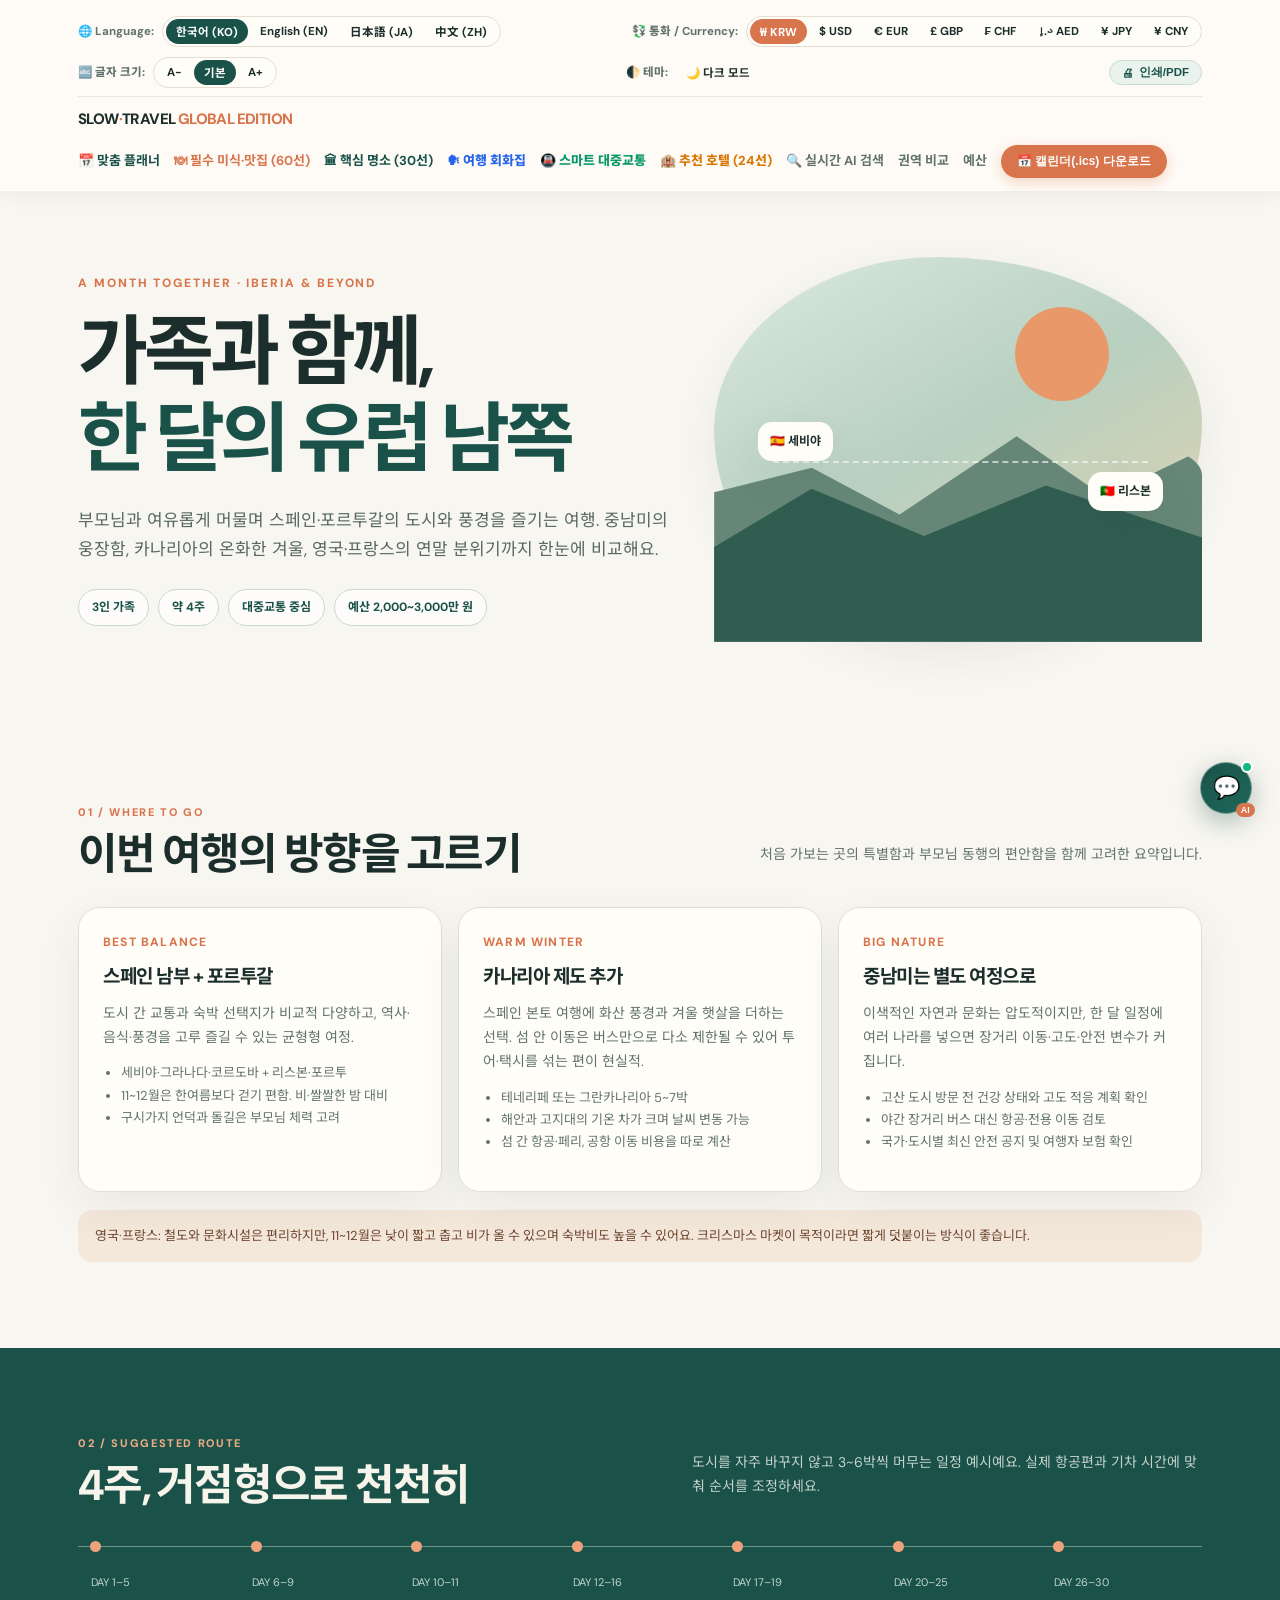
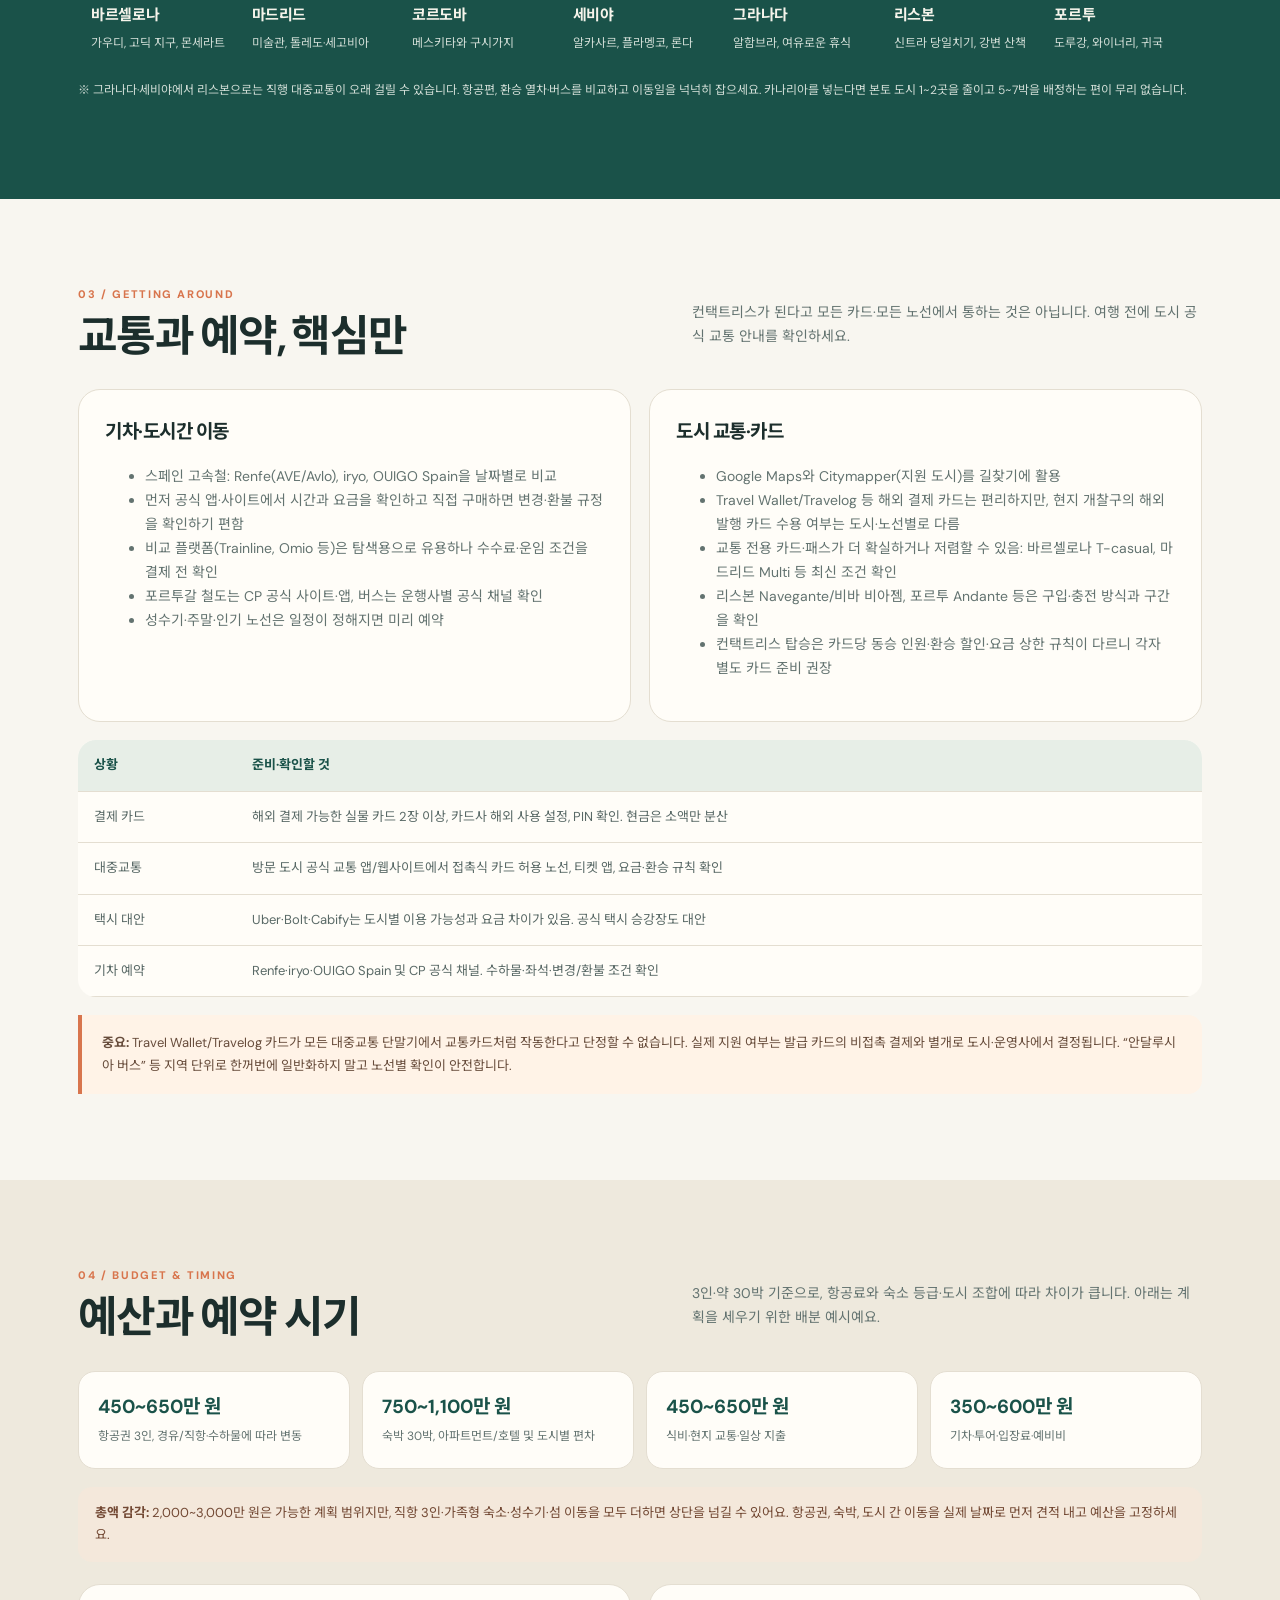
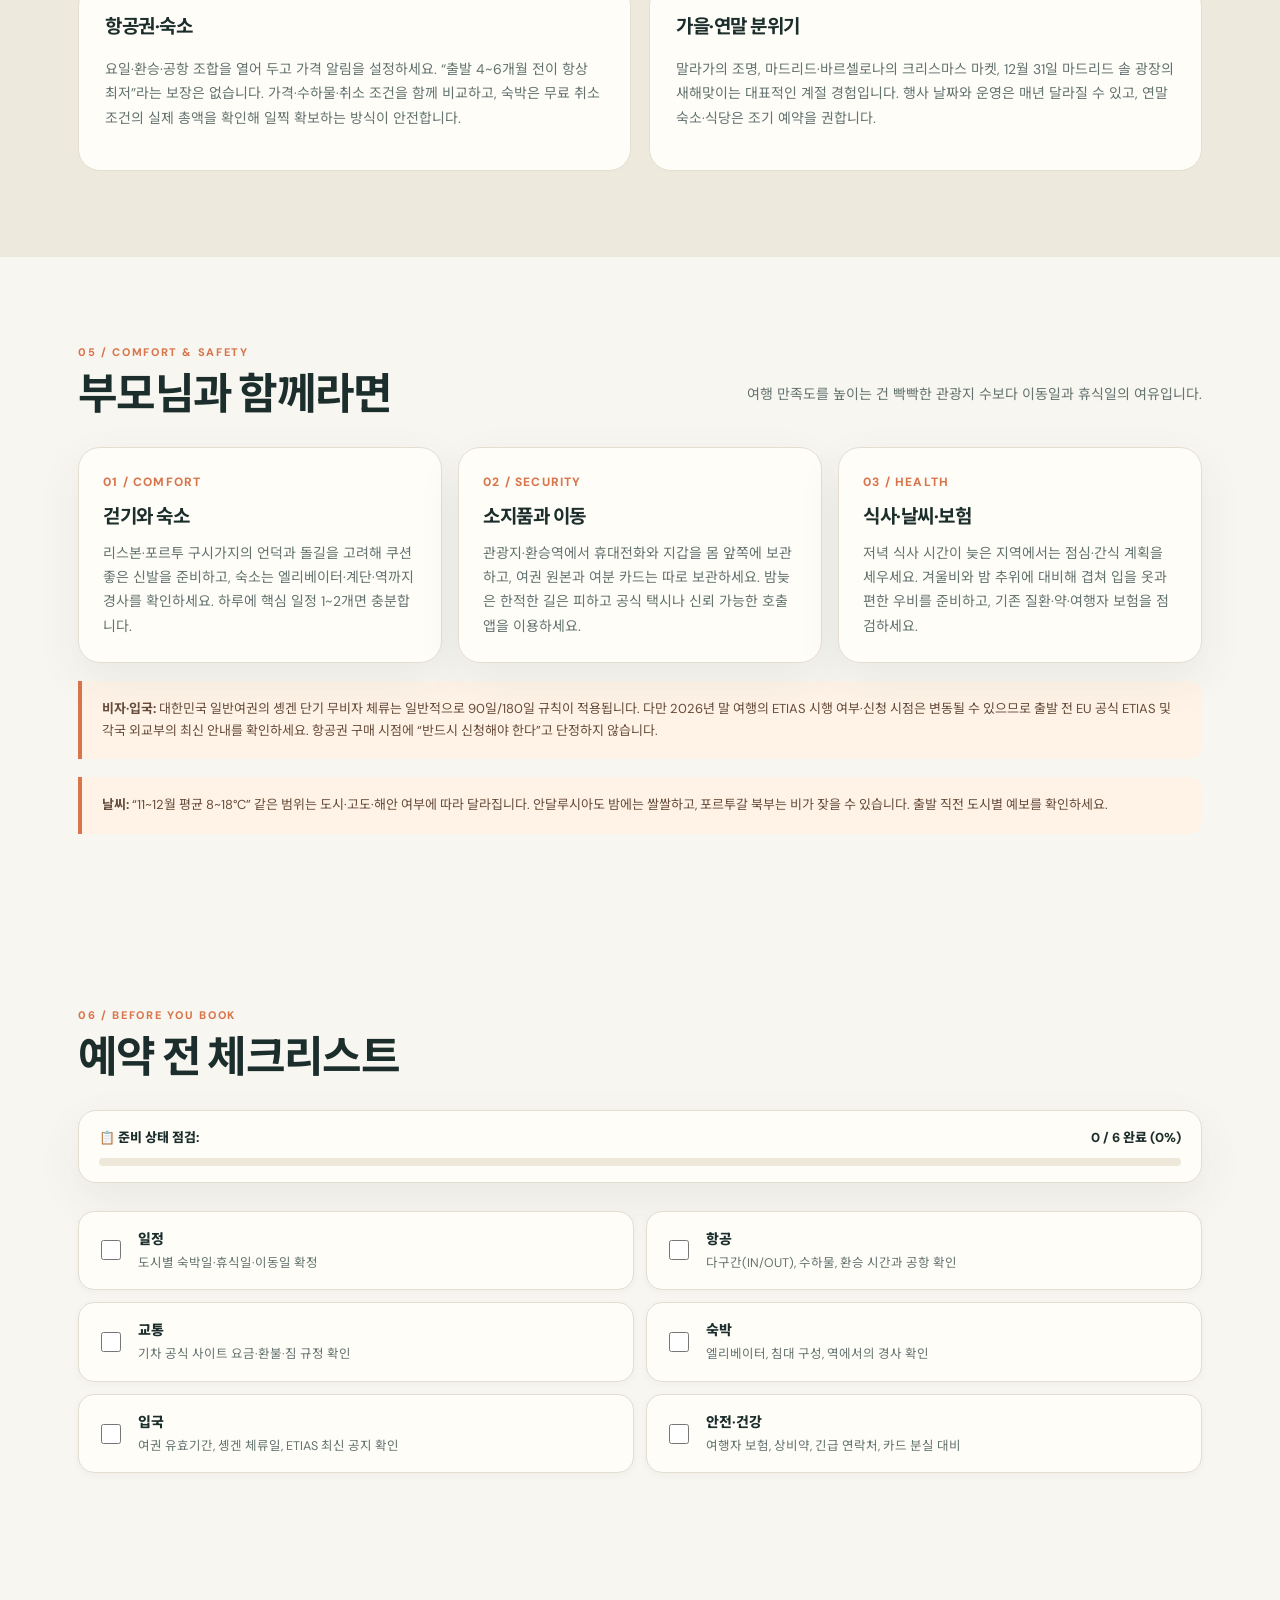
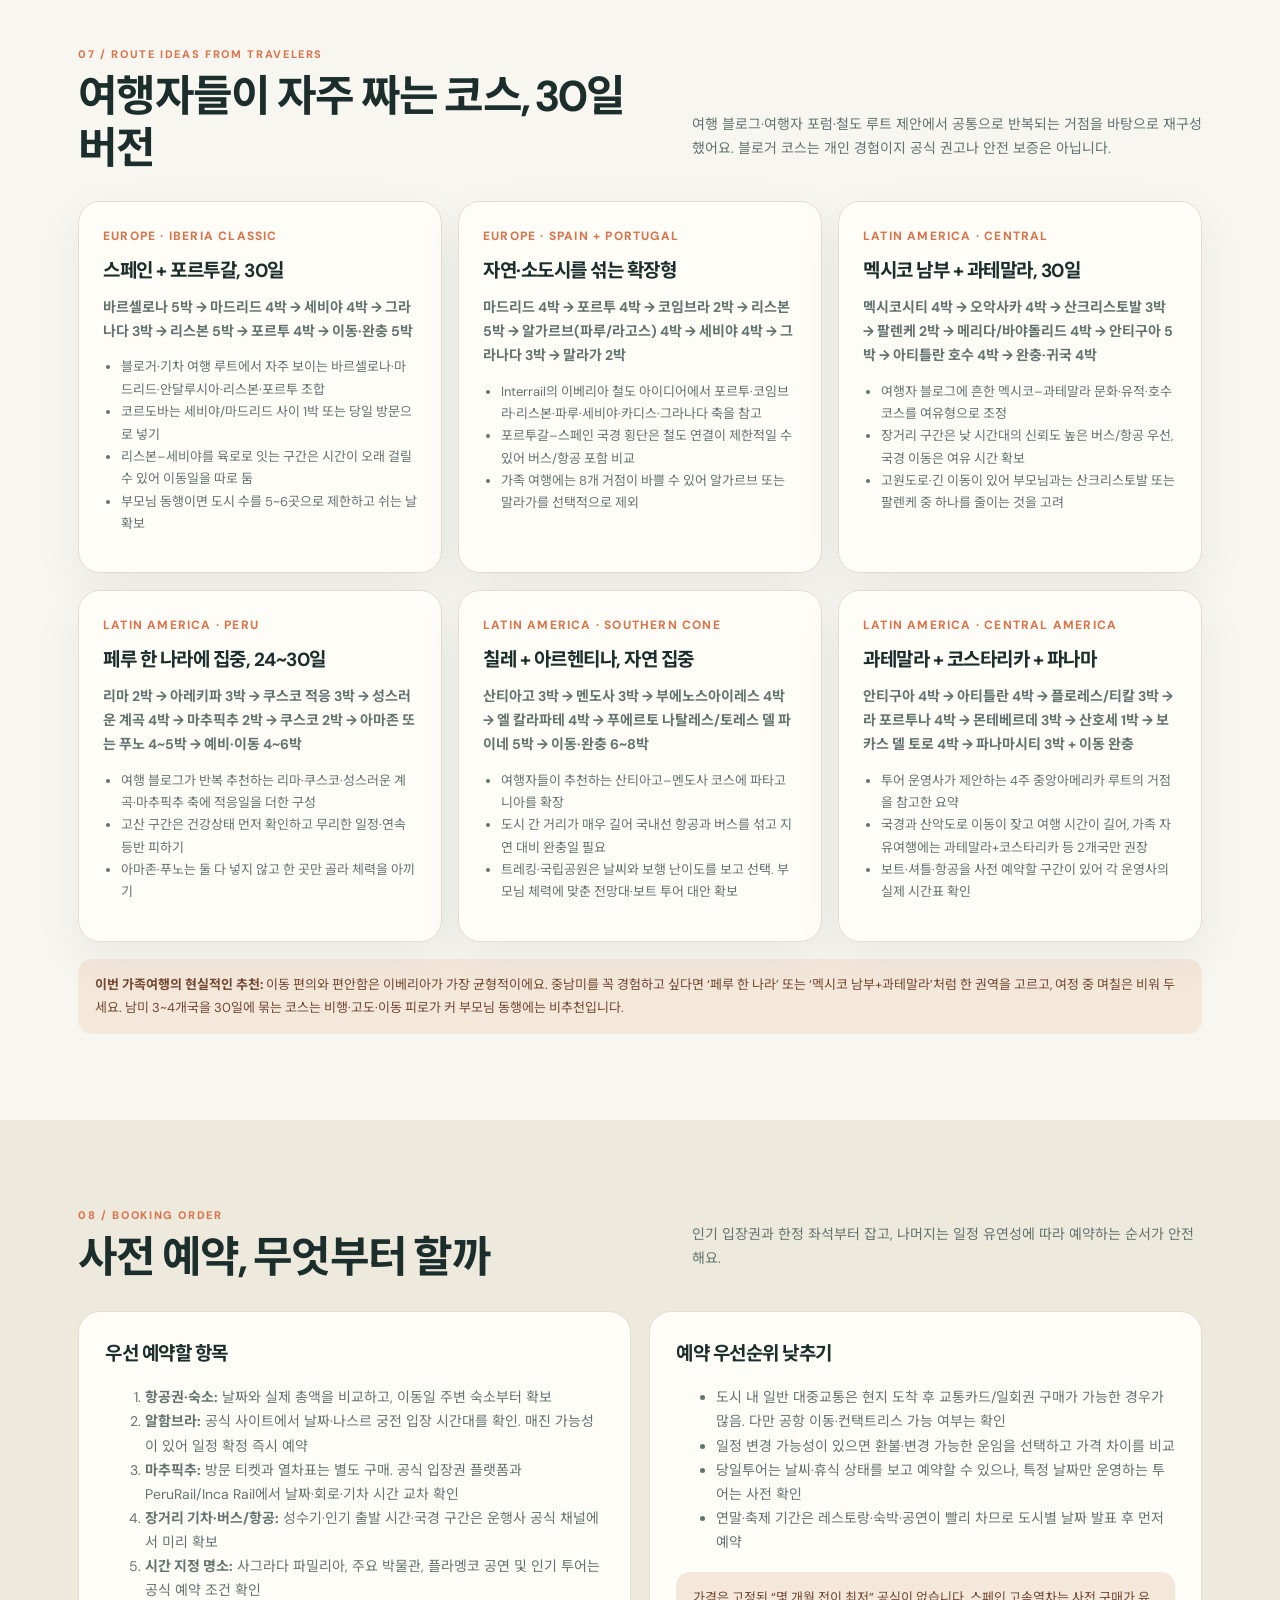
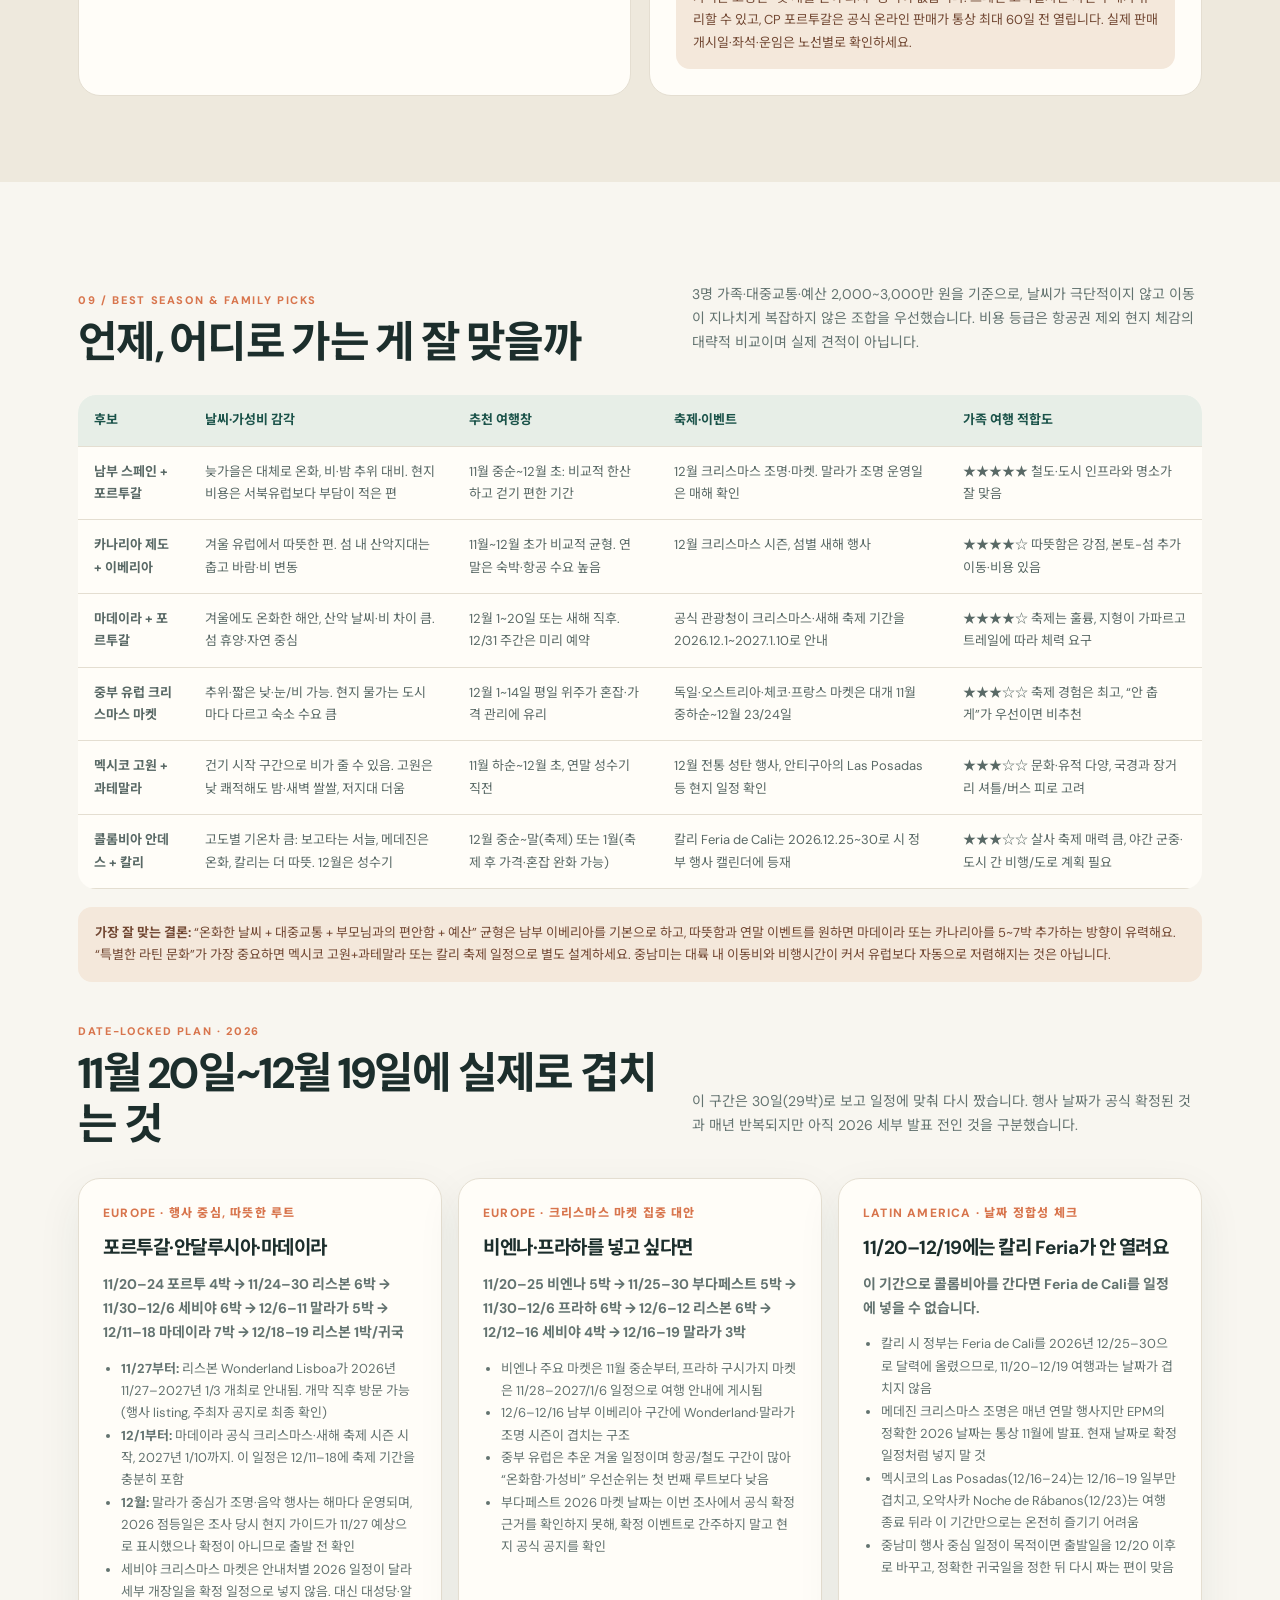
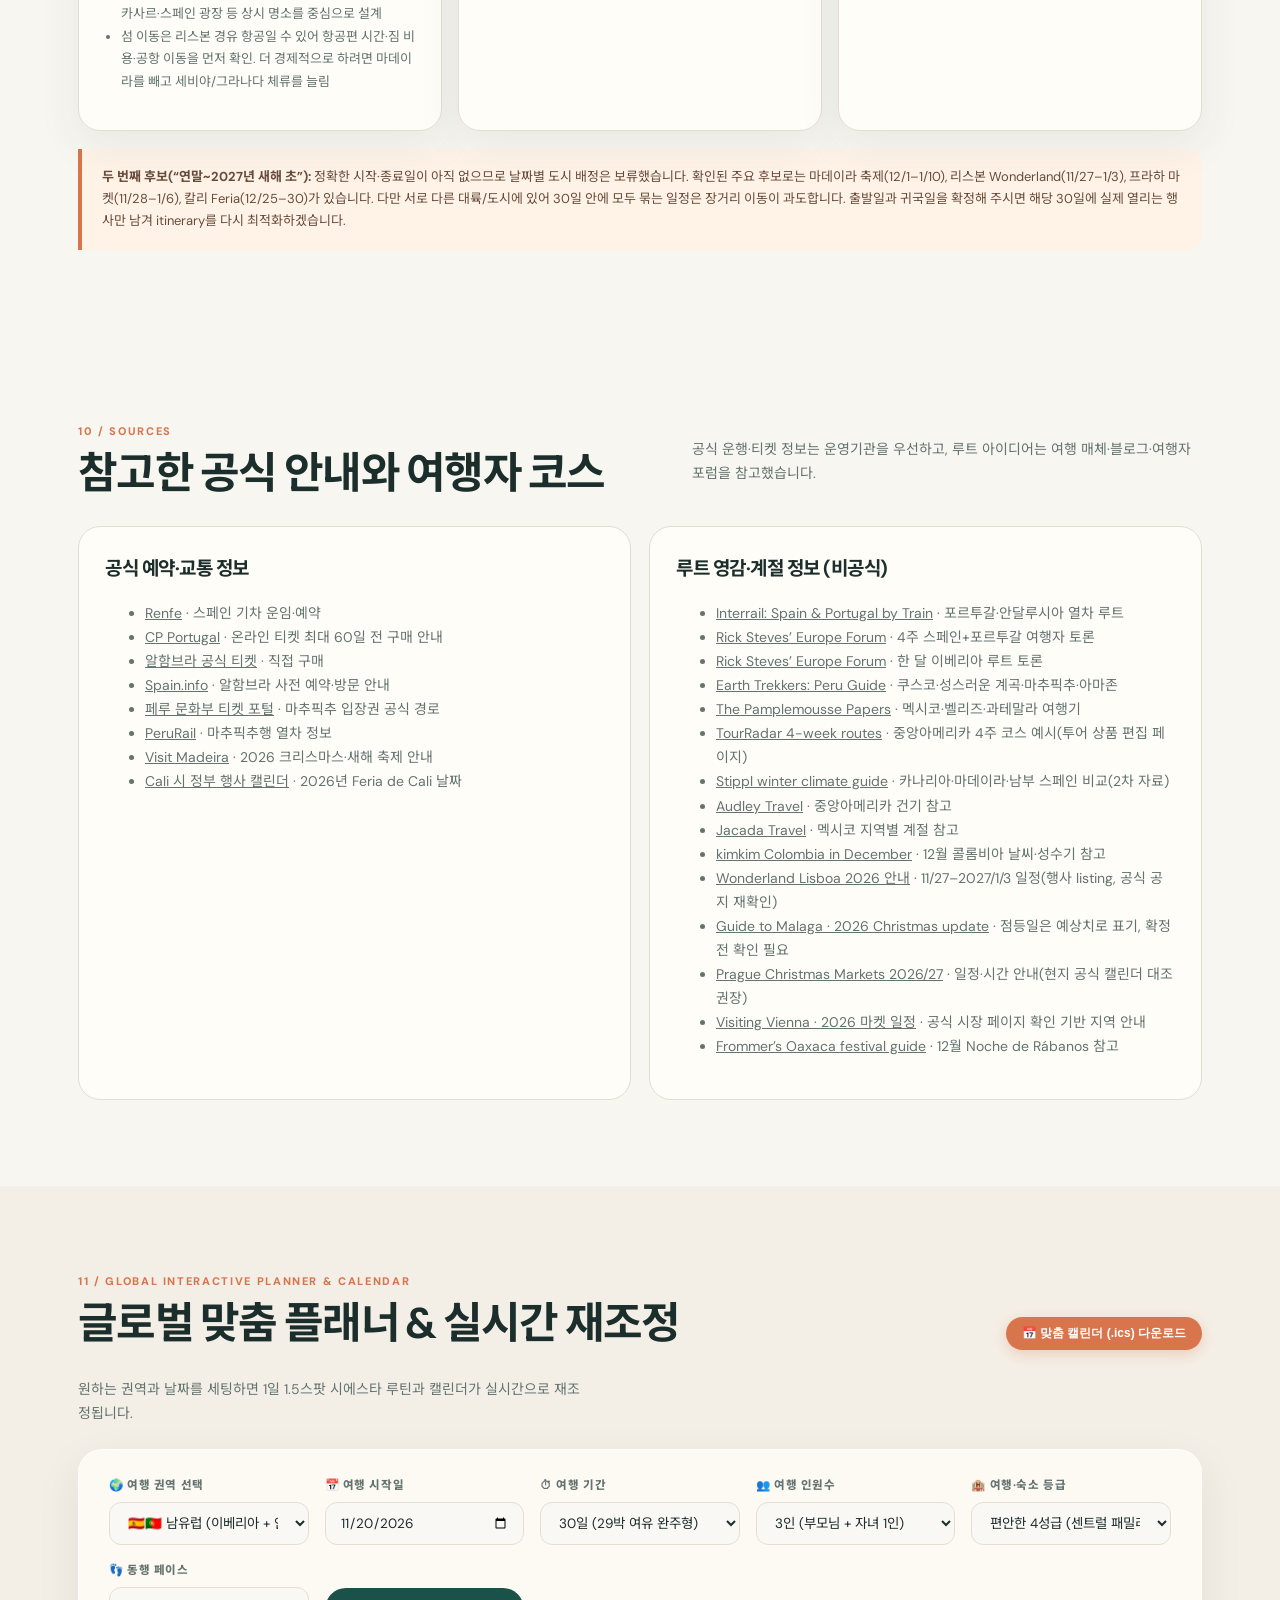
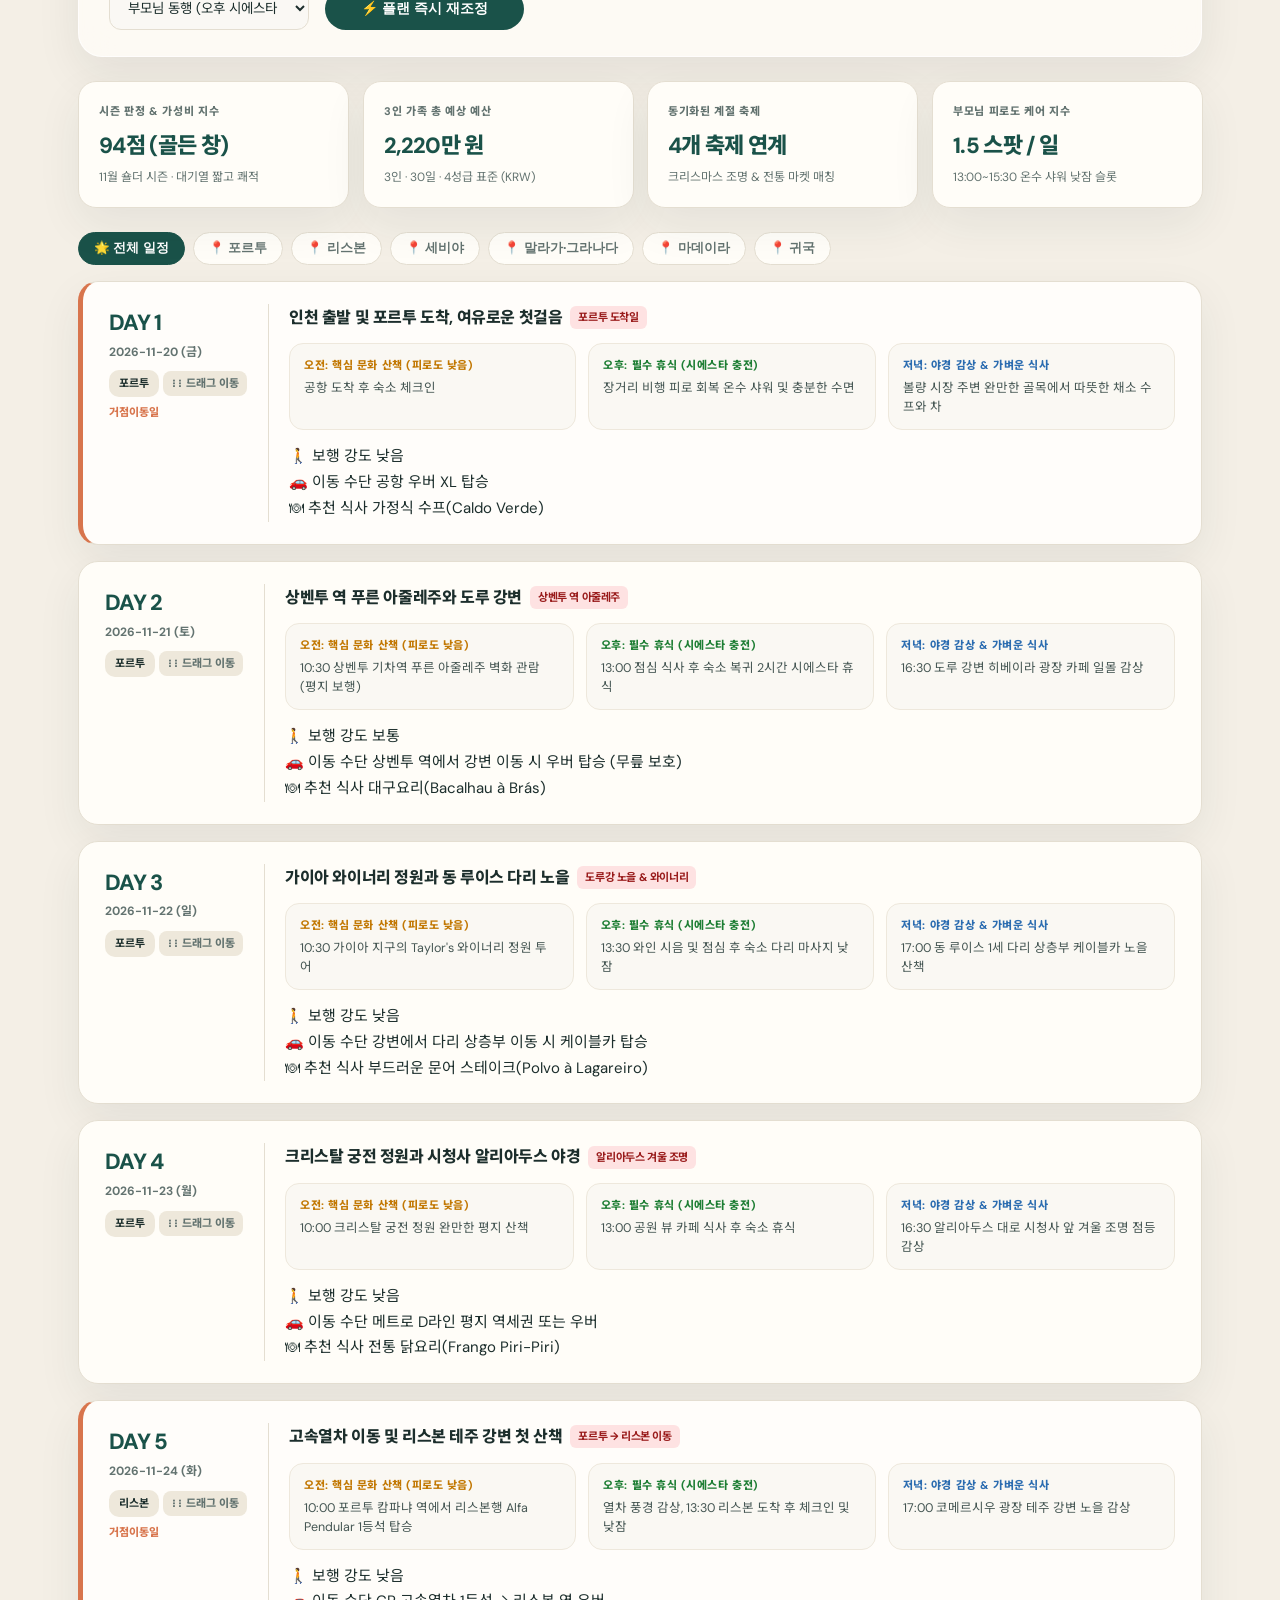
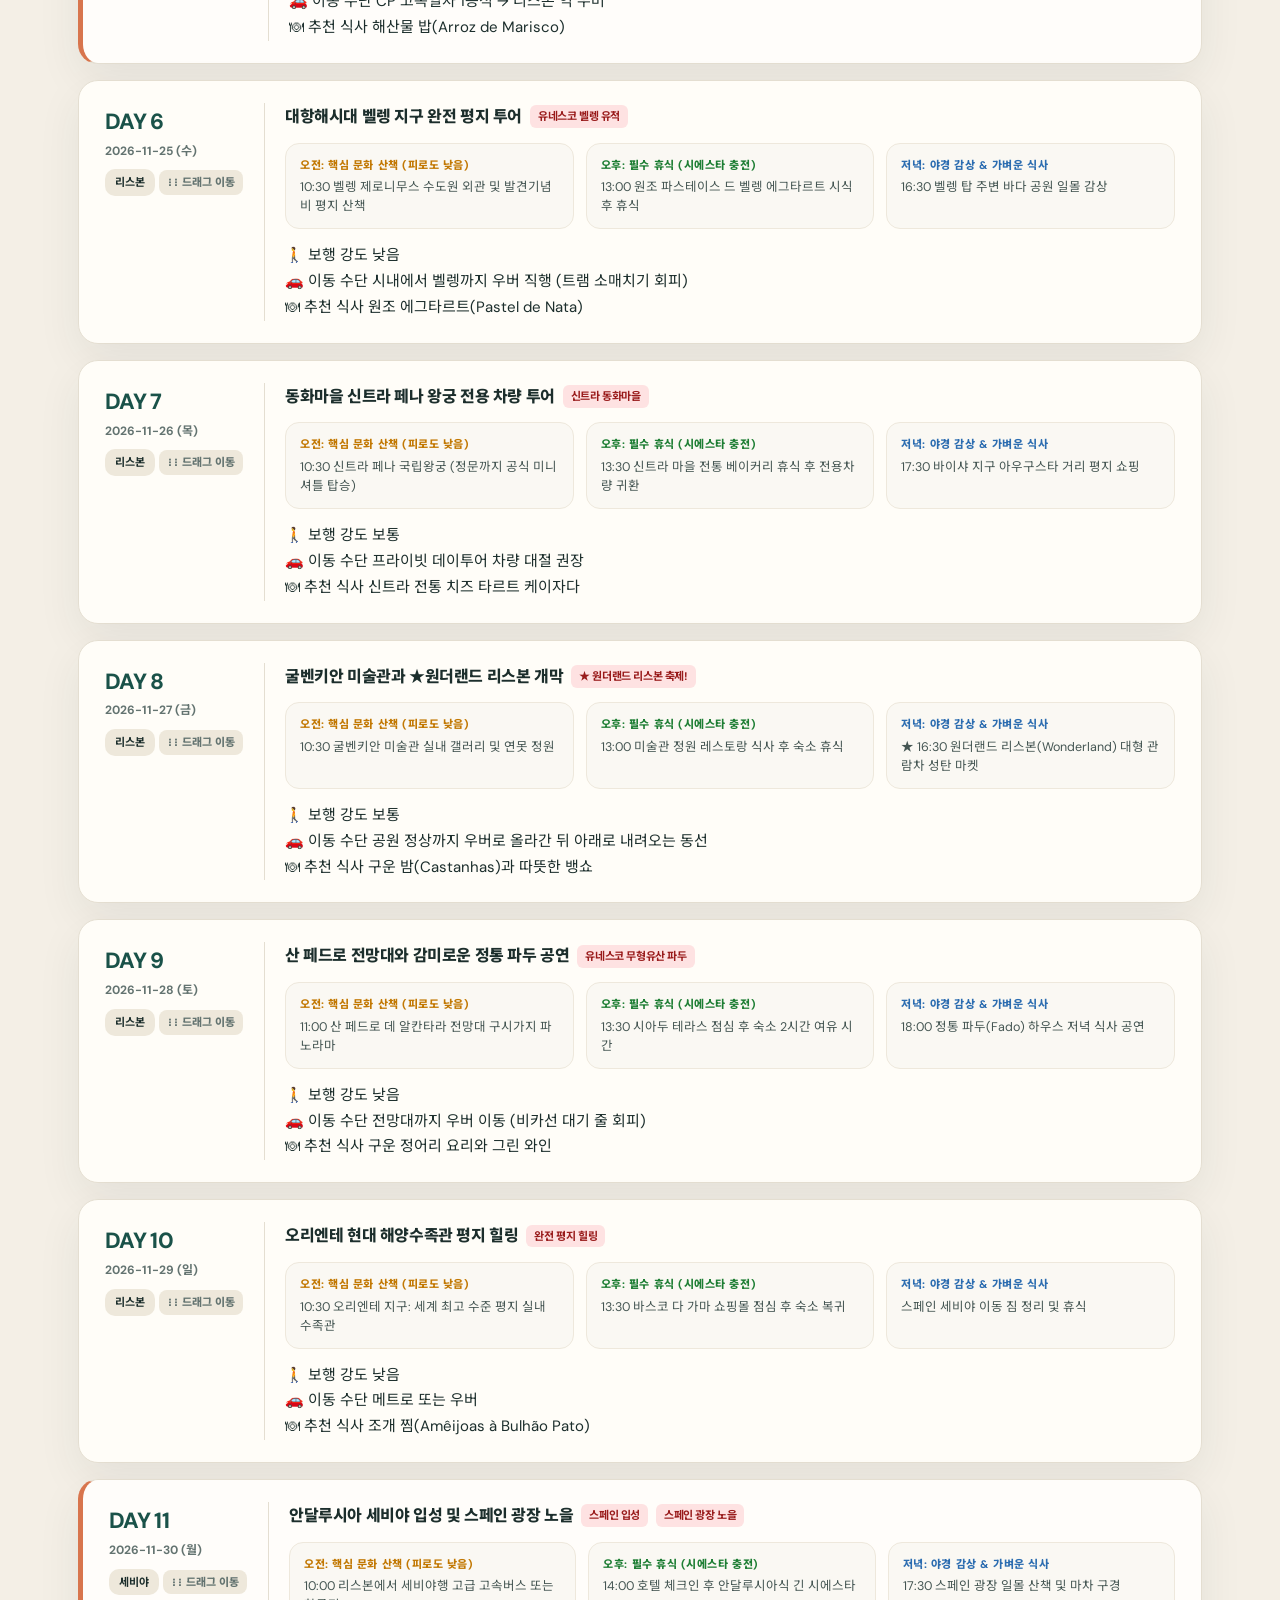
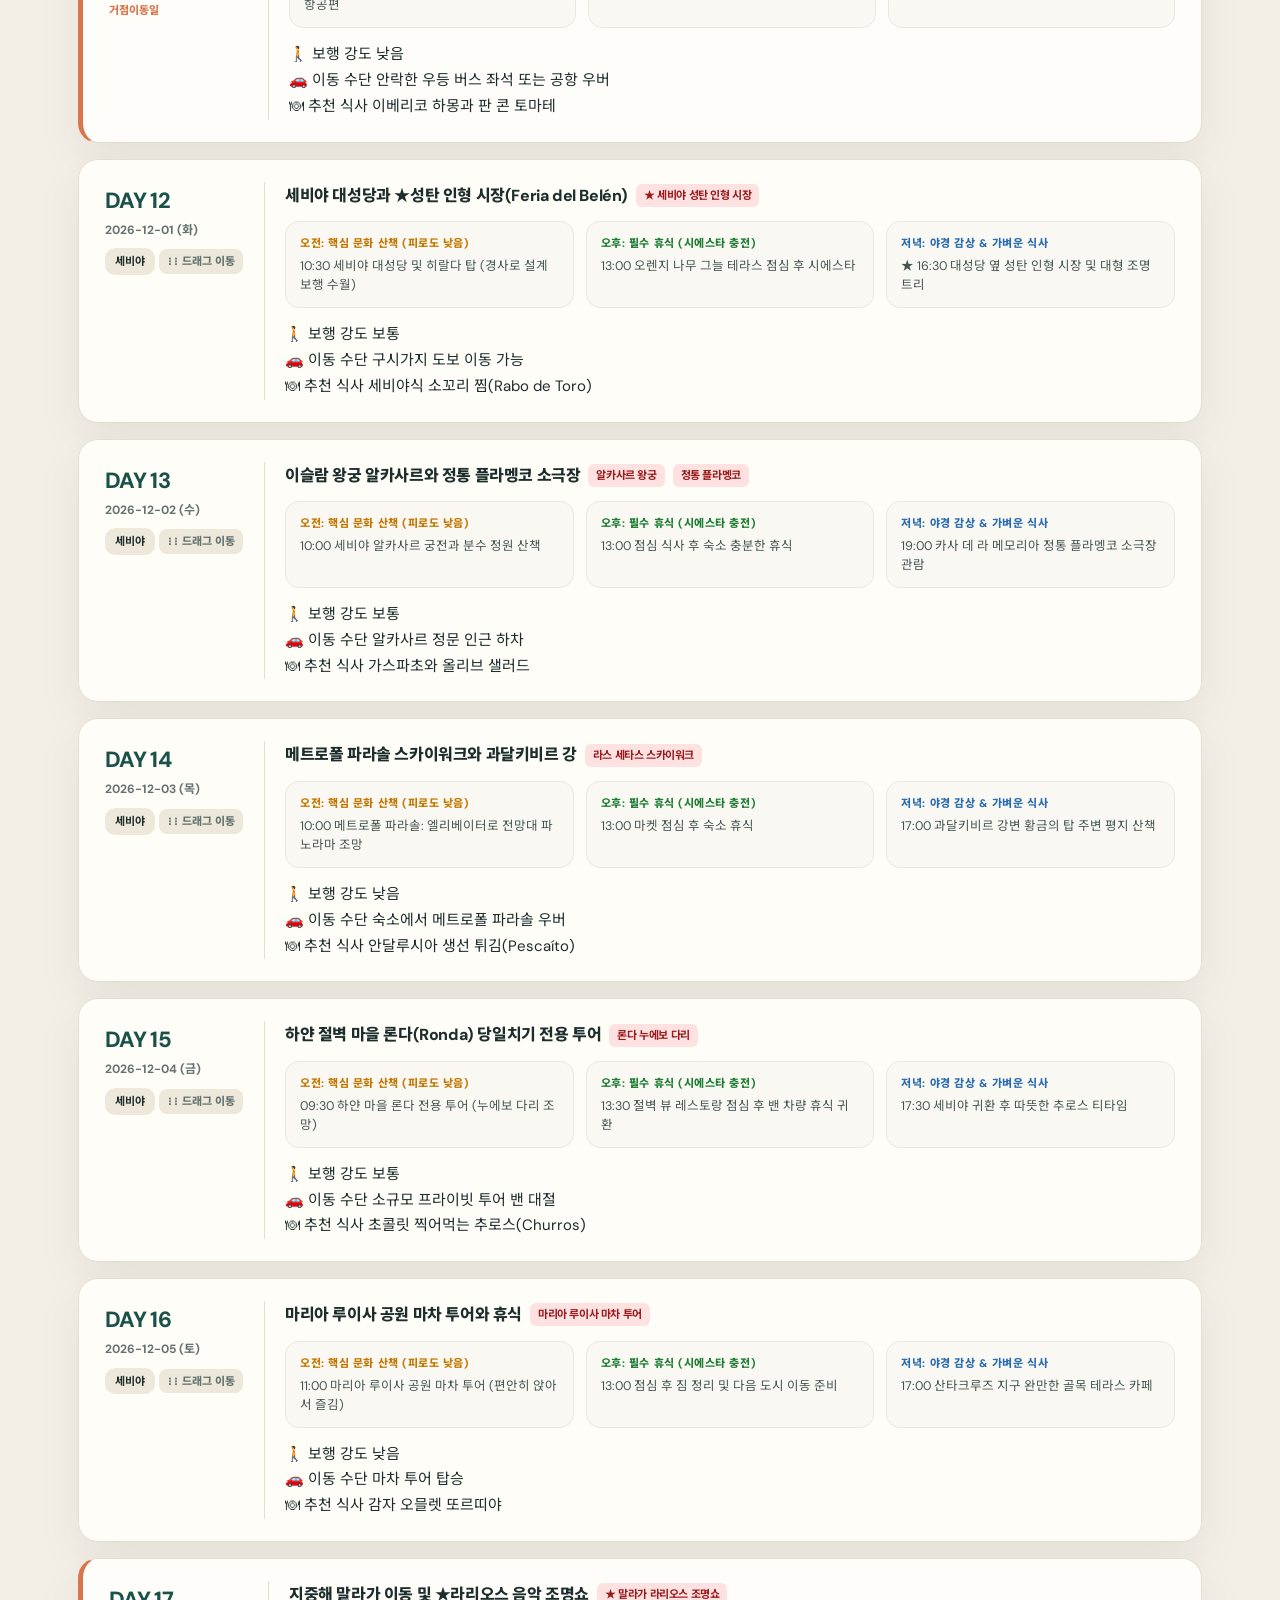
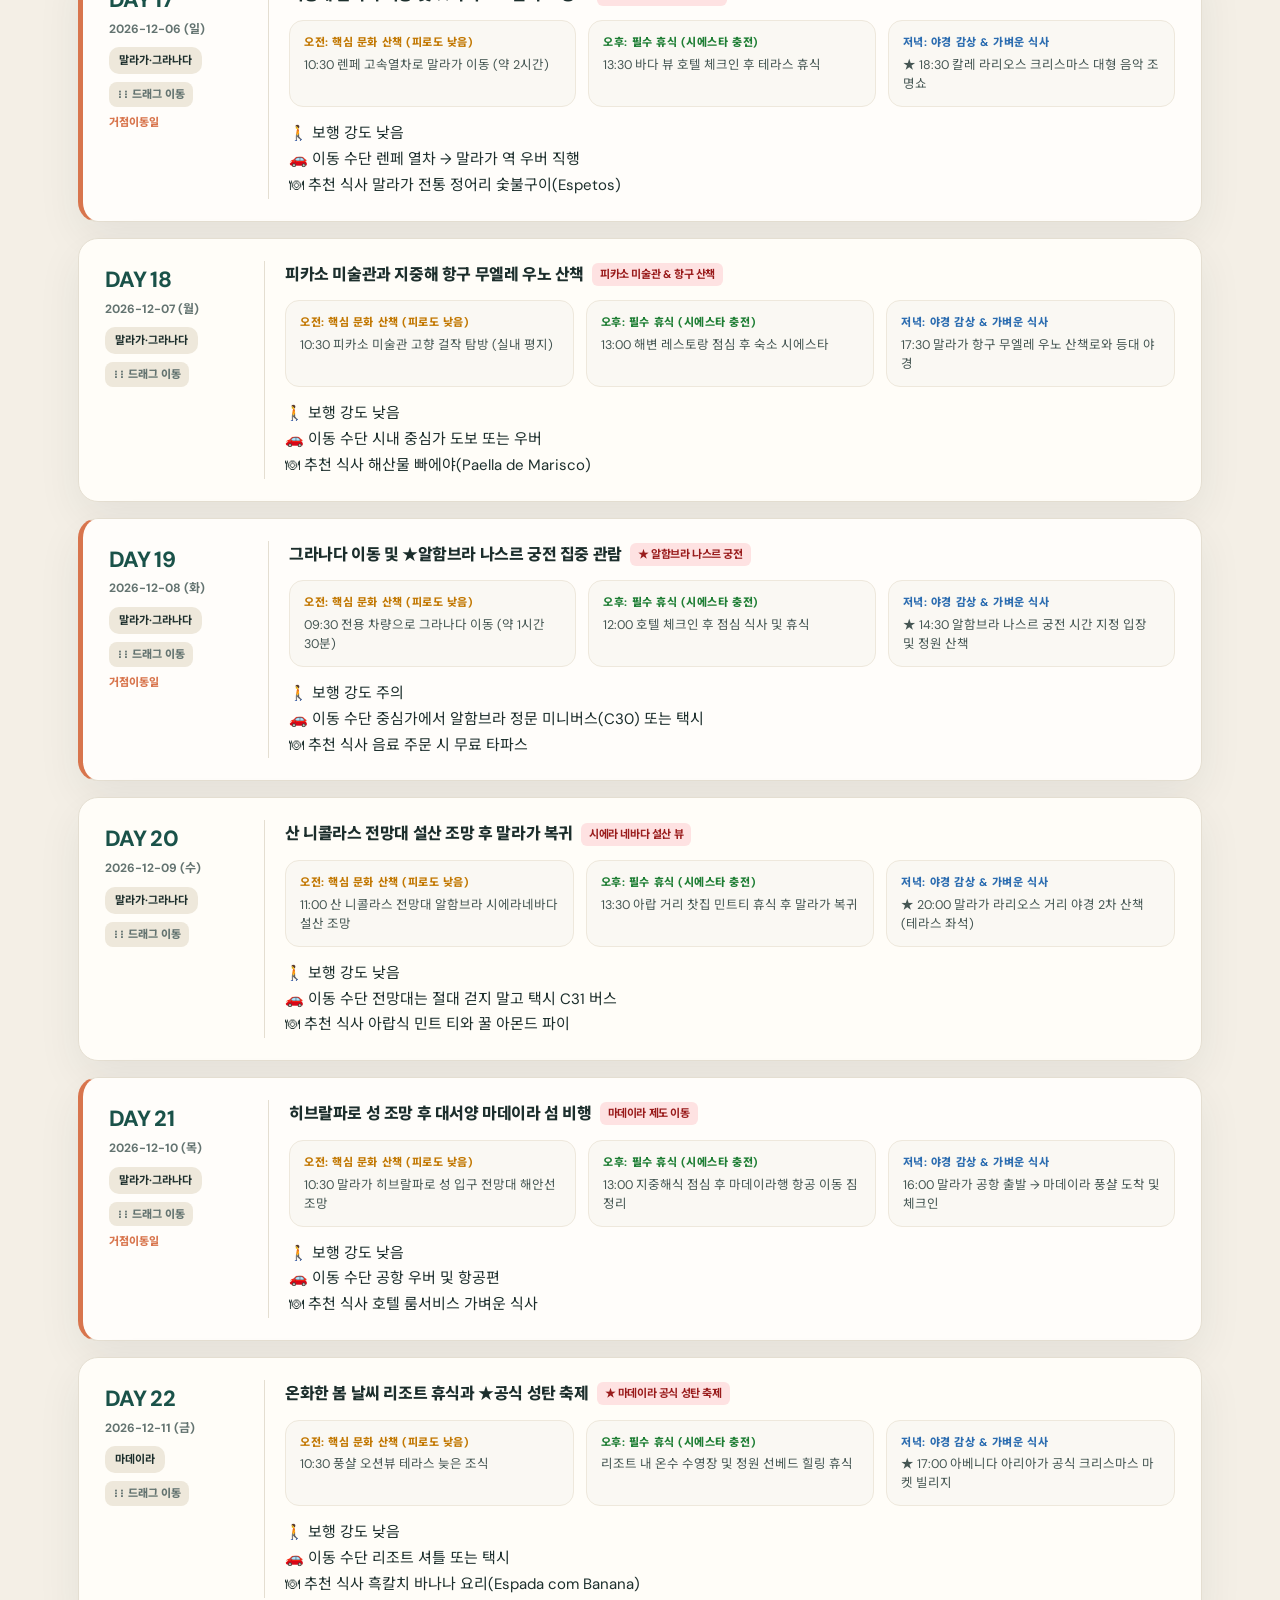
==== commit cce6d4ef: "feat: Upgrade conversational AI chatbot engine, glassmorphism UI, transit/hotel i18n tabs, and PWA o" ====
--- a/iberia-family-travel-guide (3).html
+++ b/iberia-family-travel-guide (3).html
@@ -3,9 +3,18 @@
 <head>
 <meta charset="utf-8"><meta name="viewport" content="width=device-width,initial-scale=1">
 <meta name="theme-color" content="#f7f4ed"><title>가족과 함께, 한 달의 유럽 남쪽</title>
+<!-- PWA (Progressive Web App) Manifest & Mobile Meta -->
+<meta name="apple-mobile-web-app-capable" content="yes">
+<meta name="apple-mobile-web-app-status-bar-style" content="default">
+<meta name="apple-mobile-web-app-title" content="SlowTravel">
+<link rel="manifest" href="data:application/manifest+json;charset=utf-8,%7B%22name%22%3A%22%EA%B0%80%EC%A1%B1%EA%B3%BC%20%ED%95%A8%EA%BB%98%2C%20%EC%8A%AC%EB%A1%9C%EC%9A%B0%20%ED%8A%B8%EB%9E%98%EB%B8%94%20(Slow%20Travel)%22%2C%22short_name%22%3A%22SlowTravel%22%2C%22description%22%3A%22%EC%8B%9C%EB%8B%88%EC%96%B4%20%EB%B6%80%EB%AA%A8%EB%8B%98%20%EB%8F%99%ED%96%89%20%ED%95%9C%20%EB%8B%AC%20%EC%97%AC%ED%96%89%20%ED%94%8C%EB%9E%98%EB%84%88%20%26%20%EA%B0%80%EC%9D%B4%EB%93%9C%22%2C%22start_url%22%3A%22.%22%2C%22display%22%3A%22standalone%22%2C%22background_color%22%3A%22%23f7f4ed%22%2C%22theme_color%22%3A%22%23174f46%22%2C%22icons%22%3A%5B%7B%22src%22%3A%22data%3Aimage%2Fsvg%2Bxml%2C%3Csvg%20xmlns%3D'http%3A%2F%2Fwww.w3.org%2F2000%2Fsvg'%20viewBox%3D'0%200%20192%20192'%3E%3Ccircle%20cx%3D'96'%20cy%3D'96'%20r%3D'88'%20fill%3D'%23174f46'%2F%3E%3Ctext%20x%3D'96'%20y%3D'120'%20font-size%3D'80'%20text-anchor%3D'middle'%20fill%3D'%23fff'%3E%E2%9C%88%EF%B8%8F%3C%2Ftext%3E%3C%2Fsvg%3E%22%2C%22sizes%22%3A%22192x192%22%2C%22type%22%3A%22image%2Fsvg%2Bxml%22%7D%5D%7D">
+<!-- Leaflet.js Interactive Maps CDN -->
+<link rel="stylesheet" href="https://unpkg.com/leaflet@1.9.4/dist/leaflet.css" integrity="sha256-p4NxAoJBhIIN+hmNHrzRCf9tD/miZyoHS5obTRR9BMY=" crossorigin="" />
+<script src="https://unpkg.com/leaflet@1.9.4/dist/leaflet.js" integrity="sha256-20nQCchB9co0qIjJZRGuk2/Z9VM+kNiyxNV1lvTlZBo=" crossorigin=""></script>
+
 <style>
 @import url('https://fonts.googleapis.com/css2?family=DM+Sans:wght@400;500;600;700&family=Noto+Sans+KR:wght@400;500;600;700;800&display=swap');
-:root{--ink:#182a29;--muted:#687774;--paper:#f7f4ed;--white:#fffdf8;--green:#174f46;--mint:#dbe9df;--orange:#dc774f;--sand:#eee7d8;--line:#e4dfd3;--shadow:0 16px 45px #1c38320e}*{box-sizing:border-box}html{scroll-behavior:smooth}body{margin:0;background:var(--paper);color:var(--ink);font-family:'DM Sans','Noto Sans KR',sans-serif;line-height:1.72}a{color:inherit}.wrap{max-width:1180px;margin:auto;padding:0 28px}.nav{height:76px;display:flex;align-items:center;justify-content:space-between}.brand{font-weight:800;letter-spacing:-.04em}.brand span{color:var(--orange)}.nav a{text-decoration:none;color:var(--muted);font-size:13px;margin-left:22px}.hero{padding:66px 0 75px;position:relative;overflow:hidden}.hero-grid{display:grid;grid-template-columns:1.1fr .9fr;align-items:center;gap:40px}.eyebrow{color:var(--orange);font-size:12px;font-weight:800;letter-spacing:.16em;text-transform:uppercase}.hero h1{font-size:clamp(42px,6vw,76px);line-height:1.14;letter-spacing:-.065em;margin:17px 0 22px;max-width:700px}.hero h1 em{font-style:normal;color:var(--green)}.lead{color:#596966;font-size:17px;max-width:620px}.hero-art{height:385px;border-radius:46% 54% 52% 48%/45% 43% 57% 55%;background:linear-gradient(150deg,#dbe9df,#b8d0c0 48%,#e8d4ad);position:relative;box-shadow:var(--shadow)}.sun{position:absolute;width:94px;height:94px;right:19%;top:13%;border-radius:50%;background:#e99869}.hill{position:absolute;bottom:0;left:0;right:0;height:58%;border-radius:50% 50% 0 0/25% 25% 0 0;background:#668778;clip-path:polygon(0 33%,20% 22%,38% 43%,62% 8%,80% 35%,100% 14%,100% 100%,0 100%)}.hill2{position:absolute;bottom:0;left:0;right:0;height:41%;background:#315d51;clip-path:polygon(0 40%,20% 3%,43% 33%,68% 1%,100% 34%,100% 100%,0 100%)}.route-line{position:absolute;z-index:2;left:12%;right:11%;top:53%;height:2px;border-top:2px dashed #fff9}.pin{position:absolute;z-index:3;background:var(--white);padding:9px 12px;border-radius:14px;font-size:12px;font-weight:700;box-shadow:var(--shadow)}.pin.p1{left:9%;top:43%}.pin.p2{right:8%;top:56%}.tagrow{display:flex;flex-wrap:wrap;gap:9px;margin-top:25px}.tag{border:1px solid #cad8ce;background:#ffffffb5;border-radius:30px;padding:7px 13px;font-size:12px;color:var(--green);font-weight:700}.section{padding:72px 0}.section-head{display:flex;align-items:end;justify-content:space-between;gap:24px;margin-bottom:27px}.kicker{font-size:11px;letter-spacing:.15em;color:var(--orange);font-weight:800}.section h2{font-size:clamp(28px,4vw,43px);line-height:1.2;letter-spacing:-.05em;margin:7px 0 0}.sub{color:var(--muted);max-width:510px;font-size:14px}.cards{display:grid;grid-template-columns:repeat(3,1fr);gap:16px}.card{background:var(--white);border:1px solid var(--line);border-radius:22px;padding:24px;box-shadow:var(--shadow)}.card .num{font-size:12px;color:var(--orange);font-weight:800;letter-spacing:.1em}.card h3{font-size:19px;letter-spacing:-.03em;margin:8px 0}.card p{font-size:14px;color:var(--muted);margin:0}.card ul{padding-left:18px;color:var(--muted);font-size:13px}.dark{background:var(--green);color:#f6f4eb}.dark .sub{color:#c4d2ca}.dark .kicker{color:#efab85}.route{display:grid;grid-template-columns:repeat(7,1fr);gap:0;margin-top:34px}.stop{position:relative;padding:22px 13px 0;border-top:1px solid #76948a}.stop:before{content:'';position:absolute;width:11px;height:11px;border-radius:50%;background:#f0a27d;top:-6px;left:12px}.stop small{color:#c1d5ca;font-size:11px}.stop h3{font-size:15px;margin:8px 0 5px}.stop p{font-size:12px;color:#d2ded7;margin:0}.route-note{font-size:12px;color:#d2ded7;margin-top:26px}.split{display:grid;grid-template-columns:1fr 1fr;gap:18px}.panel{padding:26px;border-radius:22px;background:var(--white);border:1px solid var(--line)}.panel h3{margin:0 0 13px;font-size:19px}.panel p,.panel li{font-size:14px;color:var(--muted)}.callout{margin-top:18px;padding:15px 17px;border-radius:14px;background:#f4e8db;color:#724833;font-size:13px}.table{width:100%;border-collapse:collapse;margin-top:18px;background:var(--white);border-radius:18px;overflow:hidden}.table th,.table td{text-align:left;padding:14px 16px;border-bottom:1px solid var(--line);font-size:13px;vertical-align:top}.table th{background:#e7eee7;color:var(--green)}.table td{color:#596966}.budget{display:grid;grid-template-columns:repeat(4,1fr);gap:12px;margin-top:20px}.budget div{background:var(--white);padding:19px;border:1px solid var(--line);border-radius:17px}.budget b{display:block;font-size:19px;color:var(--green)}.budget span{font-size:12px;color:var(--muted)}.notice{background:#fff3e7;border-left:4px solid var(--orange);padding:17px 20px;border-radius:0 14px 14px 0;color:#674c3b;font-size:13px;margin-top:18px}.checklist{display:grid;grid-template-columns:repeat(2,1fr);gap:12px}.check{background:var(--white);border:1px solid var(--line);padding:17px;border-radius:16px;font-size:14px}.check strong{color:var(--green)}.footer{padding:34px 0 55px;color:var(--muted);font-size:12px;border-top:1px solid var(--line)}.footer a{color:var(--green)}
+:root{--ink:#1c2e2c;--muted:#637370;--paper:#f8f6f0;--white:#fffdf8;--green:#1a5249;--mint:#dfece3;--orange:#d8754d;--sand:#eee8db;--line:#e4ded1;--shadow:0 16px 45px rgba(28,56,50,0.07)}*{box-sizing:border-box}html{scroll-behavior:smooth}body{margin:0;background:var(--paper);color:var(--ink);font-family:'DM Sans','Noto Sans KR',sans-serif;line-height:1.72}a{color:inherit}.wrap{max-width:1180px;margin:auto;padding:0 28px}.nav{height:76px;display:flex;align-items:center;justify-content:space-between}.brand{font-weight:800;letter-spacing:-.04em}.brand span{color:var(--orange)}.nav a{text-decoration:none;color:var(--muted);font-size:13px;margin-left:22px}.hero{padding:66px 0 75px;position:relative;overflow:hidden}.hero-grid{display:grid;grid-template-columns:1.1fr .9fr;align-items:center;gap:40px}.eyebrow{color:var(--orange);font-size:12px;font-weight:800;letter-spacing:.16em;text-transform:uppercase}.hero h1{font-size:clamp(42px,6vw,76px);line-height:1.14;letter-spacing:-.065em;margin:17px 0 22px;max-width:700px}.hero h1 em{font-style:normal;color:var(--green)}.lead{color:#596966;font-size:17px;max-width:620px}.hero-art{height:385px;border-radius:46% 54% 52% 48%/45% 43% 57% 55%;background:linear-gradient(150deg,#dbe9df,#b8d0c0 48%,#e8d4ad);position:relative;box-shadow:var(--shadow)}.sun{position:absolute;width:94px;height:94px;right:19%;top:13%;border-radius:50%;background:#e99869}.hill{position:absolute;bottom:0;left:0;right:0;height:58%;border-radius:50% 50% 0 0/25% 25% 0 0;background:#668778;clip-path:polygon(0 33%,20% 22%,38% 43%,62% 8%,80% 35%,100% 14%,100% 100%,0 100%)}.hill2{position:absolute;bottom:0;left:0;right:0;height:41%;background:#315d51;clip-path:polygon(0 40%,20% 3%,43% 33%,68% 1%,100% 34%,100% 100%,0 100%)}.route-line{position:absolute;z-index:2;left:12%;right:11%;top:53%;height:2px;border-top:2px dashed #fff9}.pin{position:absolute;z-index:3;background:var(--white);padding:9px 12px;border-radius:14px;font-size:12px;font-weight:700;box-shadow:var(--shadow)}.pin.p1{left:9%;top:43%}.pin.p2{right:8%;top:56%}.tagrow{display:flex;flex-wrap:wrap;gap:9px;margin-top:25px}.tag{border:1px solid #cad8ce;background:#ffffffb5;border-radius:30px;padding:7px 13px;font-size:12px;color:var(--green);font-weight:700}.section{padding:72px 0}.section-head{display:flex;align-items:end;justify-content:space-between;gap:24px;margin-bottom:27px}.kicker{font-size:11px;letter-spacing:.15em;color:var(--orange);font-weight:800}.section h2{font-size:clamp(28px,4vw,43px);line-height:1.2;letter-spacing:-.05em;margin:7px 0 0}.sub{color:var(--muted);max-width:510px;font-size:14px}.cards{display:grid;grid-template-columns:repeat(3,1fr);gap:16px}.card{background:var(--white);border:1px solid var(--line);border-radius:22px;padding:24px;box-shadow:var(--shadow)}.card .num{font-size:12px;color:var(--orange);font-weight:800;letter-spacing:.1em}.card h3{font-size:19px;letter-spacing:-.03em;margin:8px 0}.card p{font-size:14px;color:var(--muted);margin:0}.card ul{padding-left:18px;color:var(--muted);font-size:13px}.dark{background:var(--green);color:#f6f4eb}.dark .sub{color:#c4d2ca}.dark .kicker{color:#efab85}.route{display:grid;grid-template-columns:repeat(7,1fr);gap:0;margin-top:34px}.stop{position:relative;padding:22px 13px 0;border-top:1px solid #76948a}.stop:before{content:'';position:absolute;width:11px;height:11px;border-radius:50%;background:#f0a27d;top:-6px;left:12px}.stop small{color:#c1d5ca;font-size:11px}.stop h3{font-size:15px;margin:8px 0 5px}.stop p{font-size:12px;color:#d2ded7;margin:0}.route-note{font-size:12px;color:#d2ded7;margin-top:26px}.split{display:grid;grid-template-columns:1fr 1fr;gap:18px}.panel{padding:26px;border-radius:22px;background:var(--white);border:1px solid var(--line)}.panel h3{margin:0 0 13px;font-size:19px}.panel p,.panel li{font-size:14px;color:var(--muted)}.callout{margin-top:18px;padding:15px 17px;border-radius:14px;background:#f4e8db;color:#724833;font-size:13px}.table{width:100%;border-collapse:collapse;margin-top:18px;background:var(--white);border-radius:18px;overflow:hidden}.table th,.table td{text-align:left;padding:14px 16px;border-bottom:1px solid var(--line);font-size:13px;vertical-align:top}.table th{background:#e7eee7;color:var(--green)}.table td{color:#596966}.budget{display:grid;grid-template-columns:repeat(4,1fr);gap:12px;margin-top:20px}.budget div{background:var(--white);padding:19px;border:1px solid var(--line);border-radius:17px}.budget b{display:block;font-size:19px;color:var(--green)}.budget span{font-size:12px;color:var(--muted)}.notice{background:#fff3e7;border-left:4px solid var(--orange);padding:17px 20px;border-radius:0 14px 14px 0;color:#674c3b;font-size:13px;margin-top:18px}.checklist{display:grid;grid-template-columns:repeat(2,1fr);gap:12px}.check{background:var(--white);border:1px solid var(--line);padding:17px;border-radius:16px;font-size:14px}.check strong{color:var(--green)}.footer{padding:34px 0 55px;color:var(--muted);font-size:12px;border-top:1px solid var(--line)}.footer a{color:var(--green)}
 @media(max-width:800px){.nav nav{display:none}.hero-grid{grid-template-columns:1fr}.hero-art{height:300px}.cards{grid-template-columns:1fr}.route{grid-template-columns:1fr 1fr;row-gap:18px}.route .stop{min-height:95px}.split{grid-template-columns:1fr}.budget{grid-template-columns:1fr 1fr}.section{padding:52px 0}.section-head{display:block}}
 @media(max-width:460px){.wrap{padding:0 19px}.hero{padding-top:35px}.hero-art{height:245px}.budget{grid-template-columns:1fr 1fr}.checklist{grid-template-columns:1fr}.table th,.table td{padding:10px 8px;font-size:11px}}
 </style><style>
@@ -545,6 +554,1078 @@
     color: #333 !important;
   }
 }
+
+/* === 2026 NEXT-LEVEL UPGRADE: DARK THEME, INTERACTIVE CHECKLIST, DRAG&DROP, LEAFLET MAPS, TRANSIT&HOTELS === */
+
+body.dark-theme {
+  --paper: #121816;
+  --white: #1a2522;
+  --ink: #e5edea;
+  --muted: #95a6a2;
+  --green: #2aa28f;
+  --mint: #1c3630;
+  --orange: #e58760;
+  --sand: #23312d;
+  --line: #2d3e39;
+  --shadow: 0 16px 45px rgba(0, 0, 0, 0.5);
+}
+
+body.dark-theme {
+  background: var(--paper) !important;
+  color: var(--ink) !important;
+}
+
+body.dark-theme .sticky-header-container {
+  background: rgba(18, 24, 22, 0.96) !important;
+  border-bottom-color: var(--line) !important;
+}
+
+body.dark-theme .header-utility-bar {
+  border-bottom-color: var(--line) !important;
+}
+
+body.dark-theme .card,
+body.dark-theme .panel,
+body.dark-theme .day-card,
+body.dark-theme .photo-card,
+body.dark-theme .phrase-card,
+body.dark-theme .planner-control-box,
+body.dark-theme .planner-kpi,
+body.dark-theme .search-box-wrap,
+body.dark-theme .transit-city-card,
+body.dark-theme .hotel-card {
+  background: var(--white) !important;
+  border-color: var(--line) !important;
+  color: var(--ink) !important;
+  box-shadow: 0 12px 35px rgba(0,0,0,0.3) !important;
+}
+
+body.dark-theme .day-card.transfer {
+  background: #23221b !important;
+  border-left-color: var(--orange) !important;
+}
+
+body.dark-theme .routine-cell {
+  background: #151e1c !important;
+  border-color: #263833 !important;
+}
+
+body.dark-theme .routine-cell p {
+  color: #c7d6d2 !important;
+}
+
+body.dark-theme .callout {
+  background: #2a251a !important;
+  color: #eed6b2 !important;
+}
+
+body.dark-theme .notice {
+  background: #2b2118 !important;
+  color: #f0cbb5 !important;
+  border-left-color: var(--orange) !important;
+}
+
+body.dark-theme .photo-highlight {
+  background: #232a27 !important;
+  color: #eed6b2 !important;
+}
+
+body.dark-theme .ctrl-btn {
+  color: #dbe5e2 !important;
+}
+
+body.dark-theme .ctrl-btn:hover {
+  background: var(--sand) !important;
+}
+
+body.dark-theme .ctrl-btn.active {
+  background: var(--green) !important;
+  color: #fff !important;
+}
+
+body.dark-theme .table th {
+  background: #1a322c !important;
+  color: #4ed8bd !important;
+}
+
+body.dark-theme .table td {
+  color: #b5c7c2 !important;
+  border-bottom-color: var(--line) !important;
+}
+
+body.dark-theme .table {
+  background: var(--white) !important;
+}
+
+body.dark-theme .search-input,
+body.dark-theme .control-group select,
+body.dark-theme .control-group input {
+  background: #141c1a !important;
+  color: #e5edea !important;
+  border-color: var(--line) !important;
+}
+
+body.dark-theme .search-input:focus,
+body.dark-theme .control-group select:focus,
+body.dark-theme .control-group input:focus {
+  background: #192522 !important;
+  border-color: var(--green) !important;
+}
+
+body.dark-theme .action-btn {
+  background: #1e2b27 !important;
+  color: #dbe5e2 !important;
+  border-color: var(--line) !important;
+}
+
+body.dark-theme .tab-chip {
+  background: var(--white) !important;
+  color: var(--muted) !important;
+  border-color: var(--line) !important;
+}
+
+body.dark-theme .tab-chip:hover,
+body.dark-theme .tab-chip.active {
+  background: var(--green) !important;
+  color: #fff !important;
+}
+
+body.dark-theme section[style*="background:#f4efe6"],
+body.dark-theme section[style*="background:#eee9dd"],
+body.dark-theme section[style*="background:#fdfcf9"],
+body.dark-theme section[style*="background:#eee8dc"] {
+  background: #141b19 !important;
+}
+
+body.dark-theme .bottom-mobile-nav {
+  background: rgba(18, 24, 22, 0.96) !important;
+  border-top-color: var(--line) !important;
+}
+
+body.dark-theme .footer {
+  border-top-color: var(--line) !important;
+  color: var(--muted) !important;
+}
+
+body.dark-theme .hero-art {
+  box-shadow: 0 16px 45px rgba(0,0,0,0.6) !important;
+}
+
+/* 2. 인터랙티브 체크리스트 스타일 */
+.checklist-progress-wrap {
+  background: var(--white);
+  border: 1px solid var(--line);
+  border-radius: 18px;
+  padding: 16px 20px;
+  margin-bottom: 16px;
+  box-shadow: var(--shadow);
+}
+.checklist-progress-meta {
+  display: flex;
+  justify-content: space-between;
+  align-items: center;
+  font-size: 13px;
+  font-weight: 800;
+  margin-bottom: 8px;
+}
+.checklist-progress-track {
+  width: 100%;
+  height: 8px;
+  background: var(--sand);
+  border-radius: 10px;
+  overflow: hidden;
+}
+.checklist-progress-fill {
+  height: 100%;
+  background: linear-gradient(90deg, var(--green), #2aa28f);
+  border-radius: 10px;
+  transition: width 0.3s cubic-bezier(0.16, 1, 0.3, 1);
+}
+.check-item-row {
+  display: flex;
+  align-items: center;
+  gap: 14px;
+  background: var(--white);
+  border: 1px solid var(--line);
+  padding: 15px 18px;
+  border-radius: 16px;
+  font-size: 14px;
+  cursor: pointer;
+  transition: all 0.2s ease;
+  user-select: none;
+  box-shadow: 0 2px 8px rgba(24, 42, 41, 0.04);
+}
+.check-item-row:hover {
+  border-color: var(--green);
+  transform: translateY(-1px);
+}
+.check-item-row.is-checked {
+  background: #f1f8f4 !important;
+  border-color: #8ac2a0 !important;
+}
+body.dark-theme .check-item-row.is-checked {
+  background: #1b2e27 !important;
+  border-color: var(--green) !important;
+}
+.check-item-row.is-checked .check-item-title {
+  text-decoration: line-through;
+  color: var(--muted);
+}
+.interactive-check-input {
+  width: 20px;
+  height: 20px;
+  cursor: pointer;
+  accent-color: var(--green);
+  border-radius: 6px;
+}
+.check-item-content {
+  flex: 1;
+  display: flex;
+  flex-direction: column;
+  gap: 2px;
+}
+.check-item-title {
+  font-weight: 800;
+  color: var(--ink);
+  font-size: 14px;
+}
+.check-item-desc {
+  font-size: 12.5px;
+  color: var(--muted);
+}
+
+/* 3. Drag & Drop 타임라인 카드 스타일 */
+.day-card[draggable="true"] {
+  cursor: grab;
+  position: relative;
+  transition: transform 0.2s cubic-bezier(0.16, 1, 0.3, 1), box-shadow 0.2s, opacity 0.2s, border-color 0.2s;
+}
+.day-card[draggable="true"]:active {
+  cursor: grabbing;
+}
+.day-card.is-dragging {
+  opacity: 0.45;
+  transform: scale(0.98);
+  border: 2px dashed var(--orange) !important;
+}
+.day-card.drag-over {
+  border-top: 4px solid var(--green) !important;
+  transform: translateY(4px);
+}
+.timeline-drag-handle {
+  display: inline-flex;
+  align-items: center;
+  gap: 4px;
+  font-size: 11px;
+  font-weight: 800;
+  color: var(--muted);
+  background: var(--sand);
+  padding: 3px 8px;
+  border-radius: 8px;
+  margin-top: 8px;
+  cursor: grab;
+  transition: background 0.15s;
+}
+.timeline-drag-handle:hover {
+  background: var(--mint);
+  color: var(--green);
+}
+
+/* 4. Leaflet 맵 컨테이너 & 팝업 스타일 */
+.view-toggle-bar {
+  display: flex;
+  justify-content: space-between;
+  align-items: center;
+  margin-bottom: 14px;
+  flex-wrap: wrap;
+  gap: 10px;
+}
+.map-view-container {
+  height: 520px;
+  width: 100%;
+  border-radius: 20px;
+  border: 1px solid var(--line);
+  box-shadow: var(--shadow);
+  margin: 18px 0 24px;
+  overflow: hidden;
+  z-index: 5;
+}
+.leaflet-popup-content-wrapper {
+  border-radius: 16px !important;
+  padding: 4px !important;
+  box-shadow: 0 10px 30px rgba(0,0,0,0.2) !important;
+  font-family: inherit !important;
+}
+.map-popup-card {
+  max-width: 260px;
+  display: flex;
+  flex-direction: column;
+  gap: 6px;
+}
+.map-popup-img {
+  width: 100%;
+  height: 120px;
+  object-fit: cover;
+  border-radius: 12px;
+}
+.map-popup-region {
+  font-size: 11px;
+  font-weight: 800;
+  color: var(--orange);
+  text-transform: uppercase;
+}
+.map-popup-title {
+  font-size: 14px;
+  font-weight: 800;
+  color: #182a29;
+  line-height: 1.3;
+}
+.map-popup-price {
+  font-size: 12.5px;
+  font-weight: 800;
+  color: #174f46;
+}
+.map-popup-btn {
+  display: inline-block;
+  background: #174f46;
+  color: #fff !important;
+  padding: 6px 10px;
+  border-radius: 8px;
+  text-align: center;
+  text-decoration: none;
+  font-size: 11.5px;
+  font-weight: 700;
+  margin-top: 4px;
+}
+
+/* 5. 스마트 교통 & 추천 호텔 가이드 스타일 */
+.transit-box-grid {
+  display: grid;
+  grid-template-columns: repeat(auto-fit, minmax(320px, 1fr));
+  gap: 20px;
+  margin-top: 18px;
+}
+.transit-city-card {
+  background: var(--white);
+  border: 1px solid var(--line);
+  border-radius: 20px;
+  padding: 24px;
+  box-shadow: var(--shadow);
+  display: flex;
+  flex-direction: column;
+  gap: 12px;
+}
+.transit-city-header {
+  display: flex;
+  justify-content: space-between;
+  align-items: center;
+  border-bottom: 1px solid var(--line);
+  padding-bottom: 12px;
+}
+.transit-city-title {
+  font-size: 19px;
+  font-weight: 800;
+  color: var(--green);
+  display: flex;
+  align-items: center;
+  gap: 8px;
+}
+.transit-card-name {
+  background: var(--sand);
+  color: var(--ink);
+  font-size: 12px;
+  font-weight: 800;
+  padding: 4px 10px;
+  border-radius: 10px;
+}
+.transit-spec-item {
+  display: flex;
+  flex-direction: column;
+  gap: 3px;
+  font-size: 13px;
+}
+.transit-spec-item strong {
+  font-size: 12px;
+  color: var(--orange);
+  display: flex;
+  align-items: center;
+  gap: 4px;
+}
+.transit-spec-item p {
+  margin: 0;
+  color: var(--muted);
+  line-height: 1.55;
+}
+
+.hotel-filter-bar {
+  display: flex;
+  gap: 8px;
+  flex-wrap: wrap;
+  margin: 18px 0;
+}
+.hotel-grid {
+  display: grid;
+  grid-template-columns: repeat(auto-fill, minmax(340px, 1fr));
+  gap: 22px;
+  margin-top: 18px;
+}
+.hotel-card {
+  background: var(--white);
+  border: 1px solid var(--line);
+  border-radius: 20px;
+  overflow: hidden;
+  box-shadow: var(--shadow);
+  display: flex;
+  flex-direction: column;
+  transition: all 0.25s ease;
+}
+.hotel-card:hover {
+  transform: translateY(-4px);
+  box-shadow: 0 20px 48px rgba(24, 42, 41, 0.12);
+}
+.hotel-img-wrap {
+  position: relative;
+  width: 100%;
+  height: 190px;
+  background: #ece7dc;
+  overflow: hidden;
+}
+.hotel-img {
+  width: 100%;
+  height: 100%;
+  object-fit: cover;
+  transition: transform 0.4s ease;
+}
+.hotel-card:hover .hotel-img {
+  transform: scale(1.05);
+}
+.hotel-star-badge {
+  position: absolute;
+  top: 12px;
+  left: 12px;
+  background: rgba(23, 79, 70, 0.9);
+  backdrop-filter: blur(4px);
+  color: #fff;
+  font-size: 11px;
+  font-weight: 800;
+  padding: 4px 10px;
+  border-radius: 8px;
+}
+.hotel-price-badge {
+  position: absolute;
+  bottom: 12px;
+  right: 12px;
+  background: rgba(220, 119, 79, 0.95);
+  backdrop-filter: blur(4px);
+  color: #fff;
+  font-size: 12.5px;
+  font-weight: 800;
+  padding: 5px 12px;
+  border-radius: 12px;
+  box-shadow: 0 4px 12px rgba(0,0,0,0.2);
+}
+.hotel-body {
+  padding: 20px 22px;
+  display: flex;
+  flex-direction: column;
+  gap: 10px;
+  flex: 1;
+}
+.hotel-title {
+  font-size: 18px;
+  font-weight: 800;
+  color: var(--ink);
+  line-height: 1.3;
+}
+.hotel-sub {
+  font-size: 12px;
+  color: var(--muted);
+}
+.hotel-spec-list {
+  display: flex;
+  flex-direction: column;
+  gap: 6px;
+  font-size: 12.5px;
+  margin-top: 4px;
+}
+.hotel-spec-row {
+  display: flex;
+  align-items: flex-start;
+  gap: 8px;
+  color: var(--muted);
+  line-height: 1.5;
+}
+.hotel-spec-row strong {
+  min-width: 68px;
+  color: var(--ink);
+}
+.hotel-feature-box {
+  background: #fbf8f2;
+  border-left: 3px solid var(--green);
+  padding: 10px 12px;
+  border-radius: 0 10px 10px 0;
+  font-size: 12px;
+  color: #3b504c;
+  line-height: 1.55;
+  margin-top: auto;
+}
+body.dark-theme .hotel-feature-box {
+  background: #182623;
+  color: #c7d6d2;
+}
+.hotel-actions {
+  display: flex;
+  gap: 8px;
+  margin-top: 14px;
+  padding-top: 12px;
+  border-top: 1px solid var(--line);
+}
+
+
+/* ========================================================
+   [UPGRADE] Glassmorphism, Modern Cards, Pills & Typography
+   ======================================================== */
+
+/* 1. Typography & Spacing */
+h1, .hero h1 {
+  letter-spacing: -0.055em !important;
+}
+h2, .section h2 {
+  letter-spacing: -0.04em !important;
+}
+h3, .card h3, .panel h3, .photo-title, .stop h3 {
+  letter-spacing: -0.025em !important;
+}
+.section {
+  padding: 86px 0 !important;
+}
+@media (max-width: 800px) {
+  .section {
+    padding: 64px 0 !important;
+  }
+}
+
+/* 2. Glassmorphism: Sticky Header, Planner Control Box, Mobile Nav */
+.sticky-header-container {
+  position: sticky;
+  top: 0;
+  z-index: 1000;
+  background: rgba(255, 253, 248, 0.78) !important;
+  backdrop-filter: blur(16px) !important;
+  -webkit-backdrop-filter: blur(16px) !important;
+  border-bottom: 1px solid rgba(255, 255, 255, 0.65) !important;
+  box-shadow: 0 4px 20px rgba(24, 42, 41, 0.05) !important;
+  transition: all 0.25s ease !important;
+}
+body.dark-theme .sticky-header-container {
+  background: rgba(18, 24, 22, 0.78) !important;
+  backdrop-filter: blur(16px) !important;
+  -webkit-backdrop-filter: blur(16px) !important;
+  border-bottom: 1px solid rgba(255, 255, 255, 0.08) !important;
+}
+
+.planner-control-box {
+  background: rgba(255, 253, 248, 0.78) !important;
+  backdrop-filter: blur(16px) !important;
+  -webkit-backdrop-filter: blur(16px) !important;
+  border: 1px solid rgba(255, 255, 255, 0.75) !important;
+  border-radius: 24px !important;
+  padding: 26px 30px !important;
+  box-shadow: 0 16px 45px rgba(24, 42, 41, 0.08) !important;
+  margin: 24px 0 !important;
+}
+body.dark-theme .planner-control-box {
+  background: rgba(22, 31, 28, 0.78) !important;
+  backdrop-filter: blur(16px) !important;
+  -webkit-backdrop-filter: blur(16px) !important;
+  border: 1px solid rgba(255, 255, 255, 0.1) !important;
+  box-shadow: 0 16px 45px rgba(0, 0, 0, 0.45) !important;
+}
+
+.bottom-mobile-nav {
+  background: rgba(255, 253, 248, 0.78) !important;
+  backdrop-filter: blur(16px) !important;
+  -webkit-backdrop-filter: blur(16px) !important;
+  border-top: 1px solid rgba(255, 255, 255, 0.75) !important;
+  box-shadow: 0 -4px 20px rgba(24, 42, 41, 0.08) !important;
+}
+body.dark-theme .bottom-mobile-nav {
+  background: rgba(18, 24, 22, 0.78) !important;
+  backdrop-filter: blur(16px) !important;
+  -webkit-backdrop-filter: blur(16px) !important;
+  border-top: 1px solid rgba(255, 255, 255, 0.08) !important;
+}
+
+/* 3. Card UI Hover Lift & Deep Shadow */
+.card,
+.photo-card,
+.planner-kpi,
+.hotel-card,
+.transit-city-card,
+.phrase-card {
+  transition: transform 0.28s cubic-bezier(0.16, 1, 0.3, 1), box-shadow 0.28s cubic-bezier(0.16, 1, 0.3, 1) !important;
+  will-change: transform, box-shadow;
+}
+.card:hover,
+.photo-card:hover,
+.planner-kpi:hover,
+.hotel-card:hover,
+.transit-city-card:hover,
+.phrase-card:hover {
+  transform: translateY(-4px) !important;
+  box-shadow: 0 20px 45px rgba(24, 42, 41, 0.14) !important;
+}
+body.dark-theme .card:hover,
+body.dark-theme .photo-card:hover,
+body.dark-theme .planner-kpi:hover,
+body.dark-theme .hotel-card:hover,
+body.dark-theme .transit-city-card:hover,
+body.dark-theme .phrase-card:hover {
+  box-shadow: 0 22px 50px rgba(0, 0, 0, 0.45) !important;
+}
+
+/* 4. Modern Pill Shape & Active Press Animation */
+.cal-action-btn,
+.tab-chip,
+.ctrl-btn,
+.ctrl-btn-group,
+.recalc-btn,
+.print-action-btn,
+.lang-pill,
+.photo-badge,
+.chat-quick-chip,
+.chat-send-btn {
+  border-radius: 9999px !important;
+}
+.cal-action-btn:active,
+.tab-chip:active,
+.ctrl-btn:active,
+.recalc-btn:active,
+.print-action-btn:active,
+.lang-pill:active,
+.chat-send-btn:active,
+.chat-floating-btn:active,
+.chat-quick-chip:active {
+  transform: scale(0.96) !important;
+}
+
+/* ========================================================
+   [CHATBOT] Local AI Travel Chatbot Styles
+   ======================================================== */
+.chat-floating-btn {
+  position: fixed;
+  bottom: 86px;
+  right: 28px;
+  width: 52px;
+  height: 52px;
+  border-radius: 50% !important;
+  background: linear-gradient(135deg, var(--green) 0%, #1f685b 100%);
+  color: #fff;
+  border: 1px solid rgba(255, 255, 255, 0.35);
+  box-shadow: 0 8px 26px rgba(23, 79, 70, 0.35);
+  cursor: pointer;
+  display: flex;
+  align-items: center;
+  justify-content: center;
+  font-size: 22px;
+  z-index: 992;
+  transition: all 0.25s cubic-bezier(0.16, 1, 0.3, 1);
+}
+.chat-floating-btn:hover {
+  transform: translateY(-3px) scale(1.05);
+  box-shadow: 0 14px 32px rgba(23, 79, 70, 0.45);
+}
+.chat-btn-pulse {
+  position: absolute;
+  top: -2px;
+  right: -2px;
+  width: 12px;
+  height: 12px;
+  background: #10b981;
+  border: 2px solid #fff;
+  border-radius: 50%;
+  animation: pulseGreen 2s infinite;
+}
+@keyframes pulseGreen {
+  0% { box-shadow: 0 0 0 0 rgba(16, 185, 129, 0.7); }
+  70% { box-shadow: 0 0 0 8px rgba(16, 185, 129, 0); }
+  100% { box-shadow: 0 0 0 0 rgba(16, 185, 129, 0); }
+}
+.chat-btn-badge {
+  position: absolute;
+  bottom: -4px;
+  right: -4px;
+  background: var(--orange);
+  color: #fff;
+  font-size: 9px;
+  font-weight: 800;
+  padding: 2px 5px;
+  border-radius: 8px;
+  letter-spacing: .02em;
+}
+
+.chat-window-container {
+  position: fixed;
+  bottom: 148px;
+  right: 28px;
+  width: 380px;
+  max-width: calc(100vw - 36px);
+  height: 530px;
+  max-height: calc(100vh - 180px);
+  border-radius: 24px;
+  background: rgba(255, 253, 248, 0.94);
+  backdrop-filter: blur(20px);
+  -webkit-backdrop-filter: blur(20px);
+  border: 1px solid rgba(255, 255, 255, 0.85);
+  box-shadow: 0 24px 60px rgba(24, 42, 41, 0.22);
+  display: flex;
+  flex-direction: column;
+  overflow: hidden;
+  z-index: 993;
+  animation: chatSlideUp 0.25s cubic-bezier(0.16, 1, 0.3, 1);
+}
+@keyframes chatSlideUp {
+  from { opacity: 0; transform: translateY(16px) scale(0.96); }
+  to { opacity: 1; transform: translateY(0) scale(1); }
+}
+.chat-window-header {
+  flex-shrink: 0;
+  padding: 14px 18px;
+  background: linear-gradient(135deg, rgba(23,79,70,0.94), rgba(30,104,91,0.94));
+  backdrop-filter: blur(12px);
+  -webkit-backdrop-filter: blur(12px);
+  color: #fff;
+  display: flex;
+  align-items: center;
+  justify-content: space-between;
+  border-bottom: 1px solid rgba(255,255,255,0.15);
+}
+.chat-header-profile {
+  display: flex;
+  align-items: center;
+  gap: 10px;
+}
+.chat-bot-avatar {
+  position: relative;
+  width: 36px;
+  height: 36px;
+  border-radius: 50%;
+  background: rgba(255,255,255,0.2);
+  display: flex;
+  align-items: center;
+  justify-content: center;
+  font-size: 19px;
+  border: 1px solid rgba(255,255,255,0.3);
+}
+.chat-online-dot {
+  position: absolute;
+  bottom: 0;
+  right: 0;
+  width: 9px;
+  height: 9px;
+  background: #10b981;
+  border: 2px solid var(--green);
+  border-radius: 50%;
+}
+.chat-bot-title {
+  font-size: 13.5px;
+  font-weight: 800;
+  color: #fff;
+  letter-spacing: -0.02em;
+}
+.chat-bot-status {
+  font-size: 11px;
+  color: rgba(255,255,255,0.85);
+  display: flex;
+  align-items: center;
+  gap: 4px;
+}
+.chat-close-btn {
+  background: rgba(255,255,255,0.15);
+  border: none;
+  color: #fff;
+  width: 28px;
+  height: 28px;
+  border-radius: 50%;
+  font-size: 13px;
+  font-weight: 700;
+  cursor: pointer;
+  display: flex;
+  align-items: center;
+  justify-content: center;
+  transition: all 0.15s;
+}
+.chat-close-btn:hover {
+  background: rgba(255,255,255,0.3);
+  transform: scale(1.08);
+}
+.chat-quick-bar {
+  flex-shrink: 0;
+  padding: 8px 12px;
+  display: flex;
+  gap: 6px;
+  overflow-x: auto;
+  white-space: nowrap;
+  background: rgba(247, 244, 237, 0.65);
+  border-bottom: 1px solid var(--line);
+  scrollbar-width: none;
+}
+.chat-quick-bar::-webkit-scrollbar { display: none; }
+.chat-quick-chip {
+  background: var(--white);
+  border: 1px solid var(--line);
+  padding: 5px 12px;
+  border-radius: 9999px !important;
+  font-size: 11px;
+  font-weight: 700;
+  color: var(--ink);
+  cursor: pointer;
+  transition: all 0.15s;
+  flex-shrink: 0;
+}
+.chat-quick-chip:hover {
+  background: var(--green);
+  color: #fff;
+  border-color: var(--green);
+}
+.chat-messages-container {
+  flex: 1;
+  overflow-y: auto;
+  padding: 16px 14px;
+  display: flex;
+  flex-direction: column;
+  gap: 12px;
+}
+.chat-msg {
+  display: flex;
+  align-items: flex-end;
+  gap: 8px;
+  animation: msgFadeIn 0.2s ease;
+}
+@keyframes msgFadeIn {
+  from { opacity: 0; transform: translateY(6px); }
+  to { opacity: 1; transform: translateY(0); }
+}
+.user-msg {
+  justify-content: flex-end;
+}
+.user-msg .msg-bubble {
+  background: var(--green);
+  color: #fff;
+  border-radius: 18px 18px 4px 18px;
+  padding: 9px 14px;
+  font-size: 13px;
+  max-width: 82%;
+  line-height: 1.5;
+  box-shadow: 0 4px 12px rgba(23,79,70,0.18);
+  word-break: break-word;
+}
+.bot-msg {
+  justify-content: flex-start;
+}
+.bot-msg .msg-avatar {
+  width: 28px;
+  height: 28px;
+  border-radius: 50%;
+  background: var(--mint);
+  display: flex;
+  align-items: center;
+  justify-content: center;
+  font-size: 14px;
+  flex-shrink: 0;
+  border: 1px solid #cad8ce;
+}
+.bot-msg .msg-bubble {
+  background: var(--white);
+  color: var(--ink);
+  border: 1px solid var(--line);
+  border-radius: 18px 18px 18px 4px;
+  padding: 12px 14px;
+  font-size: 12.5px;
+  max-width: 88%;
+  line-height: 1.58;
+  box-shadow: 0 4px 14px rgba(0,0,0,0.05);
+  word-break: break-word;
+}
+.typing-bubble {
+  display: inline-flex !important;
+  align-items: center !important;
+  gap: 4px !important;
+  padding: 10px 14px !important;
+}
+.typing-bubble span {
+  width: 6px;
+  height: 6px;
+  background: var(--muted);
+  border-radius: 50%;
+  animation: dotBounce 1.2s infinite ease-in-out;
+}
+.typing-bubble span:nth-child(2) { animation-delay: 0.2s; }
+.typing-bubble span:nth-child(3) { animation-delay: 0.4s; }
+@keyframes dotBounce {
+  0%, 80%, 100% { transform: translateY(0); opacity: 0.35; }
+  40% { transform: translateY(-5px); opacity: 1; }
+}
+
+.chat-card-recommend {
+  background: #fdfaf5;
+  border: 1px solid var(--line);
+  border-radius: 14px;
+  overflow: hidden;
+  margin-bottom: 8px;
+  box-shadow: 0 2px 8px rgba(0,0,0,0.03);
+}
+.chat-card-img {
+  height: 90px;
+  background-size: cover;
+  background-position: center;
+  position: relative;
+}
+.chat-card-tag {
+  position: absolute;
+  top: 6px;
+  left: 6px;
+  background: rgba(220,119,79,0.92);
+  color: #fff;
+  font-size: 10px;
+  font-weight: 800;
+  padding: 2px 6px;
+  border-radius: 6px;
+}
+.chat-card-content {
+  padding: 10px;
+}
+.chat-card-title {
+  font-size: 13.5px;
+  font-weight: 800;
+  color: var(--ink);
+  margin-bottom: 3px;
+}
+.chat-card-dish {
+  font-size: 11.5px;
+  color: var(--muted);
+  font-weight: 600;
+  margin-bottom: 4px;
+}
+.chat-card-price {
+  font-size: 12px;
+  font-weight: 700;
+  color: var(--green);
+  margin-bottom: 4px;
+}
+.chat-card-tip {
+  font-size: 11px;
+  color: #634f40;
+  line-height: 1.45;
+  margin-bottom: 6px;
+}
+.chat-card-link {
+  display: inline-block;
+  font-size: 11px;
+  font-weight: 700;
+  color: var(--orange);
+  text-decoration: none;
+}
+.chat-card-link:hover { text-decoration: underline; }
+
+.chat-input-area {
+  flex-shrink: 0;
+  padding: 10px 14px;
+  background: rgba(255, 253, 248, 0.85);
+  border-top: 1px solid var(--line);
+  backdrop-filter: blur(10px);
+  -webkit-backdrop-filter: blur(10px);
+}
+.chat-input-field {
+  flex: 1;
+  padding: 9px 14px;
+  border-radius: 9999px !important;
+  border: 1px solid var(--line);
+  background: #fff;
+  color: var(--ink);
+  font-size: 13px;
+  font-family: inherit;
+  outline: none;
+  transition: border-color 0.15s;
+}
+.chat-input-field:focus {
+  border-color: var(--green);
+}
+.chat-send-btn {
+  width: 36px;
+  height: 36px;
+  border-radius: 50% !important;
+  background: var(--green);
+  color: #fff;
+  border: none;
+  cursor: pointer;
+  display: flex;
+  align-items: center;
+  justify-content: center;
+  transition: all 0.15s;
+  flex-shrink: 0;
+}
+.chat-send-btn:hover {
+  background: #113832;
+  transform: scale(1.05);
+}
+
+/* Dark Theme Overrides for Chat */
+body.dark-theme .chat-window-container {
+  background: rgba(20, 28, 26, 0.94);
+  border-color: rgba(255, 255, 255, 0.1);
+  box-shadow: 0 24px 60px rgba(0, 0, 0, 0.55);
+}
+body.dark-theme .chat-quick-bar {
+  background: rgba(18, 24, 22, 0.7);
+  border-bottom-color: var(--line);
+}
+body.dark-theme .chat-quick-chip {
+  background: var(--white);
+  color: var(--ink);
+  border-color: var(--line);
+}
+body.dark-theme .bot-msg .msg-bubble {
+  background: #1c2624;
+  color: #f1ede5;
+  border-color: var(--line);
+  box-shadow: 0 4px 14px rgba(0,0,0,0.3);
+}
+body.dark-theme .chat-card-recommend {
+  background: #232f2c;
+  border-color: var(--line);
+}
+body.dark-theme .chat-card-tip {
+  color: #d1c5b8;
+}
+body.dark-theme .chat-input-area {
+  background: rgba(18, 24, 22, 0.85);
+  border-top-color: var(--line);
+}
+body.dark-theme .chat-input-field {
+  background: #151d1b;
+  color: #fff;
+  border-color: var(--line);
+}
+
+@media (max-width: 768px) {
+  .chat-floating-btn {
+    bottom: 128px;
+    right: 18px;
+    width: 44px;
+    height: 44px;
+    font-size: 19px;
+  }
+  .chat-window-container {
+    bottom: 180px;
+    right: 14px;
+    left: 14px;
+    width: auto;
+    height: 470px;
+    max-height: calc(100vh - 200px);
+  }
+}
+
 </style>
 </head>
 <body>
@@ -588,7 +1669,16 @@
         </div>
       </div>
 
-      <!-- 4) 인쇄 및 PDF 저장 버튼 -->
+      
+      <!-- 4) 테마 모드 토글 (다크/라이트) -->
+      <div class="util-group">
+        <span class="util-label" data-i18n="lbl_theme_mode">🌓 테마:</span>
+        <button class="ctrl-btn" id="btnThemeToggle" onclick="toggleDarkTheme()" title="다크 모드 / 라이트 모드 전환">
+          🌙 <span id="themeToggleText">다크 모드</span>
+        </button>
+      </div>
+
+      <!-- 5) 인쇄 및 PDF 저장 버튼 -->
       <div class="util-group">
         <button onclick="window.print()" class="print-action-btn" title="A4 인쇄 또는 PDF 저장">
           🖨 <span data-i18n="btn_print">인쇄/PDF</span>
@@ -604,6 +1694,8 @@
         <a href="#dining" class="nav-highlight-orange" data-i18n="nav_dining">🍽 필수 미식·맛집 (60선)</a>
         <a href="#attractions" style="color:var(--green)" data-i18n="nav_attractions">🏛 핵심 명소 (30선)</a>
         <a href="#phrases" style="color:#2563eb;font-weight:800" data-i18n="nav_phrases">🗣 여행 회화집</a>
+        <a href="javascript:void(0)" onclick="navigateToTransit()" style="color:#059669;font-weight:800" data-i18n="nav_transit">🚇 스마트 대중교통</a>
+        <a href="javascript:void(0)" onclick="navigateToHotels()" style="color:#d97706;font-weight:800" data-i18n="nav_hotels">🏨 추천 호텔 (24선)</a>
         <a href="#ai-search" data-i18n="nav_search">🔍 실시간 AI 검색</a>
         <a href="#compare" data-i18n="nav_compare">권역 비교</a>
         <a href="#budget" data-i18n="nav_budget">예산</a>
@@ -770,6 +1862,21 @@
     <div class="search-presets" id="diningPresetsBar"></div>
   </div>
 
+  
+  <!-- 미식 뷰 모드 토글 (리스트 뷰 vs 지도 뷰) -->
+  <div class="view-toggle-bar">
+    <div style="font-size:13px;font-weight:800;color:var(--muted)">
+      📍 <span id="diningViewCountText">전 세계 65대 검증 맛집 리스트</span>
+    </div>
+    <div class="ctrl-btn-group">
+      <button class="ctrl-btn active" id="btnDiningListView" onclick="setDiningView('list')">📋 리스트 뷰</button>
+      <button class="ctrl-btn" id="btnDiningMapView" onclick="setDiningView('map')">🗺 지도 뷰 (Leaflet Map)</button>
+    </div>
+  </div>
+
+  <!-- 미식 인터랙티브 맵 컨테이너 -->
+  <div id="diningMapContainer" class="map-view-container" style="display:none;"></div>
+
   <!-- 맛집 카드 그리드 (JS 동적 렌더링) -->
   <div class="photo-grid" id="globalDiningGrid"></div>
 </div>
@@ -793,6 +1900,21 @@
   <!-- 명소 필터 칩 바 (JS 동적 렌더링 ID: landmarkFilterBar) -->
   <div class="filter-tabs" id="landmarkFilterBar"></div>
 
+  
+  <!-- 명소 뷰 모드 토글 (리스트 뷰 vs 지도 뷰) -->
+  <div class="view-toggle-bar">
+    <div style="font-size:13px;font-weight:800;color:var(--muted)">
+      🏛 <span id="landmarkViewCountText">전 세계 30대 핵심 랜드마크</span>
+    </div>
+    <div class="ctrl-btn-group">
+      <button class="ctrl-btn active" id="btnLandmarkListView" onclick="setLandmarkView('list')">📋 리스트 뷰</button>
+      <button class="ctrl-btn" id="btnLandmarkMapView" onclick="setLandmarkView('map')">🗺 지도 뷰 (Leaflet Map)</button>
+    </div>
+  </div>
+
+  <!-- 명소 인터랙티브 맵 컨테이너 -->
+  <div id="landmarksMapContainer" class="map-view-container" style="display:none;"></div>
+
   <!-- 명소 카드 그리드 (JS 동적 렌더링) -->
   <div class="photo-grid" id="globalLandmarksGrid"></div>
 </div>
@@ -851,9 +1973,2700 @@
   </div>
 </div>
 </section>
+
+<!-- ========================================== -->
+<!-- 16. 스마트 대중교통 마스터 & 가성비·시니어 호텔 -->
+<!-- ========================================== -->
+<section class="section" id="transit-hotels" style="background:#f4efe6">
+<div class="wrap">
+  <div class="section-head">
+    <div>
+      <div class="kicker">16 / SMART TRANSIT & SENIOR-FRIENDLY VALUE HOTELS</div>
+      <h2 id="transitSectionTitle" data-i18n="transit_hotels_title">스마트 대중교통 마스터 & 가성비·시니어 호텔 (24선)</h2>
+    </div>
+    <p class="sub" id="transitSectionSub" data-i18n="transit_hotels_sub">
+      각 도시별 최적 교통카드 준비법, 환승 규칙, 엘리베이터 완비 및 역 앞 평지 가성비 호텔 디렉토리.
+    </p>
+  </div>
+
+  <!-- 서브 탭 바: 교통카드 가이드 vs 추천 호텔 -->
+  <div class="filter-tabs" style="margin-bottom:24px" id="transitHotelSubTabs">
+    <button class="tab-chip active" id="tabBtnTransitGuide" onclick="switchTransitHotelSubTab('transit')">🚇 도시별 대중교통 & 교통카드 완전 정복</button>
+    <button class="tab-chip" id="tabBtnHotelGuide" onclick="switchTransitHotelSubTab('hotels')">🏨 지역별 가성비·시니어 친화 호텔 (24선)</button>
+  </div>
+
+  <!-- 1) 대중교통 완전 정복 패널 (JS 다국어 렌더링 컨테이너) -->
+  <div id="transitGuidePanel" class="transit-guide-box">
+    <!-- 도시별 교통 카드 그리드 (JS 동적 렌더링) -->
+    <div class="transit-box-grid" id="transitCardsGrid"></div>
+
+    <!-- 교통카드 비교 안내 테이블 (JS 동적 렌더링) -->
+    <div style="margin-top:28px" id="transitComparisonWrap"></div>
+  </div>
+
+  <!-- 2) 추천 호텔 디렉토리 패널 -->
+  <div id="hotelGuidePanel" style="display:none;">
+    <!-- 호텔 도시 필터 칩 바 (JS 동적 렌더링) -->
+    <div class="hotel-filter-bar" id="hotelFilterBar"></div>
+
+    <!-- 호텔 카드 그리드 (JS 동적 렌더링) -->
+    <div class="hotel-grid" id="hotelCardsGrid"></div>
+  </div>
+</div>
+</section>
+
 </main><footer class="footer"><div class="wrap" id="mainFooterText">가족 여행 계획을 위한 편집 가이드 · 날짜·가격·운행·입국 규정은 바뀔 수 있으니 예약 전 공식 채널에서 최종 확인하세요.<br>추천 확인처: EU 공식 여행·ETIAS 안내, 스페인 Renfe·iryo·OUIGO, 포르투갈 CP, 각 도시 교통 운영기관.</div></footer>
 <script>
 // editorial_i18n.js - 100% Complete Multilingual Editorial Content
+
+// === FULL MULTILINGUAL TRANSIT & HOTELS DATA ===
+const FULL_HOTELS_DATA = [
+  {
+    "name": "Hotel Jazz",
+    "nameEn": "Hotel Jazz Barcelona",
+    "city": {
+      "ko": "바르셀로나",
+      "en": "Barcelona",
+      "ja": "バルセロナ",
+      "zh": "巴塞罗那"
+    },
+    "region": {
+      "ko": "스페인",
+      "en": "Spain",
+      "ja": "スペイン",
+      "zh": "西班牙"
+    },
+    "stars": {
+      "ko": "3성급",
+      "en": "3-Star",
+      "ja": "3つ星",
+      "zh": "3星级"
+    },
+    "basePriceKrw": 180000,
+    "photo": "https://images.unsplash.com/photo-1566073771259-6a8506099945?auto=format&fit=crop&w=800&q=80",
+    "station": {
+      "ko": "카탈루냐 광장(Plaça de Catalunya)역 도보 2분, 우니베르시타트(Universitat)역 도보 1분",
+      "en": "2 min walk from Plaça de Catalunya Station, 1 min from Universitat Station",
+      "ja": "カタルーニャ広場駅 徒歩2分、ウニベルシタット駅 徒歩1分",
+      "zh": "步行2分钟达加泰罗尼亚广场站，步行1分钟达大学站（Universitat）"
+    },
+    "busStop": {
+      "ko": "정문 150m 앞 카탈루냐 광장 공항버스(Aerobús A1/A2) 직행 정류장",
+      "en": "150m from Plaça de Catalunya Aerobús (A1/A2) Airport Express stop",
+      "ja": "正門150m先にカタルーニャ広場空港バス（Aerobús A1/A2）直行停留所",
+      "zh": "正门前150米即为机场快线巴士（Aerobús A1/A2）直达站点"
+    },
+    "elevator": {
+      "ko": "대형 엘리베이터 2기 완비, 호텔 로비부터 객실까지 단차(턱) 0mm 평지 슬로프",
+      "en": "2 spacious elevators, step-free barrier-free entrance from lobby to rooms",
+      "ja": "大型エレベーター2基完備、ロビーから客室まで段差なし（バリアフリー）",
+      "zh": "配备2部大型直梯，从酒店大堂至客房全程0门槛无障碍斜坡通道"
+    },
+    "features": {
+      "ko": "완벽한 평지 접근성, 방음 우수 더블 글레이징 창문, 3인 패밀리룸 및 휠체어/유모차 전용 동선 완비",
+      "en": "100% flat walk, double-glazed soundproof windows, 3-person family rooms, wheelchair/stroller friendly",
+      "ja": "完全平坦地の抜群のアクセス、二重窓による優れた防音、3名対応ファミリールーム完備",
+      "zh": "百分百平坦地面，优质双层隔音玻璃，配备3人家庭房及轮椅/推车专用无障碍动线"
+    },
+    "mapQuery": "Hotel Jazz Barcelona"
+  },
+  {
+    "name": "Praktik Garden",
+    "nameEn": "Praktik Garden Barcelona",
+    "city": {
+      "ko": "바르셀로나",
+      "en": "Barcelona",
+      "ja": "バルセロナ",
+      "zh": "巴塞罗那"
+    },
+    "region": {
+      "ko": "스페인",
+      "en": "Spain",
+      "ja": "スペイン",
+      "zh": "西班牙"
+    },
+    "stars": {
+      "ko": "3성급",
+      "en": "3-Star",
+      "ja": "3つ星",
+      "zh": "3星级"
+    },
+    "basePriceKrw": 140000,
+    "photo": "https://images.unsplash.com/photo-1582719508461-905c673771fd?auto=format&fit=crop&w=800&q=80",
+    "station": {
+      "ko": "지로나(Girona) 지하철역 도보 1분 (L4), 파세이그 데 그라시아역 도보 6분",
+      "en": "1 min walk from Girona Metro (L4), 6 min from Passeig de Gràcia",
+      "ja": "ジローナ地下鉄駅（L4）徒歩1分、グラシア通り駅 徒歩6分",
+      "zh": "步行1分钟达Girona地铁站（L4号线），步行6分钟达格拉西亚大道站"
+    },
+    "busStop": {
+      "ko": "Carrer de Pau Claris 버스 정류장 도보 2분 (B24, V17)",
+      "en": "2 min walk to Carrer de Pau Claris bus stop (Lines B24, V17)",
+      "ja": "パウ・クラリス通りバス停 徒歩2分（B24、V17）",
+      "zh": "步行2分钟达Pau Claris街公交站（B24路、V17路）"
+    },
+    "elevator": {
+      "ko": "실내 엘리베이터 완비, 로비 턱 없음",
+      "en": "Interior elevator equipped, zero lobby threshold",
+      "ja": "館内エレベーター完備、ロビー段差なし",
+      "zh": "室内电梯配备齐全，大堂无台阶"
+    },
+    "features": {
+      "ko": "조용하고 한적한 에익샴플레 지구, 아름다운 야외 중정 정원에서 부모님 휴식 가능, 가성비 최고",
+      "en": "Quiet Eixample district, charming courtyard garden for relaxing afternoons, great value",
+      "ja": "静かなアシャンプラ地区、美しい中庭テラスで両親の休息に最適、高コスパ",
+      "zh": "位于宁静宜人的扩展区（Eixample），美丽花园中庭供长辈午后休憩，性价比极佳"
+    },
+    "mapQuery": "Praktik Garden Barcelona"
+  },
+  {
+    "name": "Acta Atrium Palace",
+    "nameEn": "Acta Atrium Palace",
+    "city": {
+      "ko": "바르셀로나",
+      "en": "Barcelona",
+      "ja": "バルセロナ",
+      "zh": "巴塞罗那"
+    },
+    "region": {
+      "ko": "스페인",
+      "en": "Spain",
+      "ja": "スペイン",
+      "zh": "西班牙"
+    },
+    "stars": {
+      "ko": "4성급",
+      "en": "4-Star",
+      "ja": "4つ星",
+      "zh": "4星级"
+    },
+    "basePriceKrw": 195000,
+    "photo": "https://images.unsplash.com/photo-1590490360182-c33d57733427?auto=format&fit=crop&w=800&q=80",
+    "station": {
+      "ko": "파세이그 데 그라시아(Passeig de Gràcia)역 도보 3분",
+      "en": "3 min walk from Passeig de Gràcia Metro & Train Station",
+      "ja": "パセジ・ダ・グラシア駅 徒歩3分",
+      "zh": "步行3分钟达格拉西亚大道核心火车站/地铁站"
+    },
+    "busStop": {
+      "ko": "그란비아(Gran Via) 대로변 버스 정류장 도보 2분 (H12, 7번)",
+      "en": "2 min walk to Gran Via bus stop (Lines H12, 7)",
+      "ja": "グラン・ビア大通りバス停 徒歩2分（H12、7番）",
+      "zh": "步行2分钟达Gran Via大道公交站（H12路、7路）"
+    },
+    "elevator": {
+      "ko": "엘리베이터 완비, 문턱 없는 넓은 복도",
+      "en": "Modern elevators, wide corridors with step-free access",
+      "ja": "エレベーター完備、段差のない広い廊下",
+      "zh": "现代直梯完备，宽敞走廊全程无台阶"
+    },
+    "features": {
+      "ko": "가우디 카사 바트요 도보 5분 평지, 부모님 동행에 쾌적한 4성급 서비스, 넉넉한 트윈/트리플 침대",
+      "en": "5 min flat walk to Casa Batlló, premium 4-star comfort for seniors, spacious triple bed setups",
+      "ja": "カサ・バトリョへ平坦徒歩5分、快適な4つ星サービス、ゆったりしたトリプルベッド",
+      "zh": "平地步行5分钟即达巴特罗之家，4星级优质适老服务，宽敞舒适的三人间床位"
+    },
+    "mapQuery": "Acta Atrium Palace Barcelona"
+  },
+  {
+    "name": "Only YOU Hotel Atocha",
+    "nameEn": "Only YOU Hotel Atocha",
+    "city": {
+      "ko": "마드리드",
+      "en": "Madrid",
+      "ja": "マドリード",
+      "zh": "马德里"
+    },
+    "region": {
+      "ko": "스페인",
+      "en": "Spain",
+      "ja": "スペイン",
+      "zh": "西班牙"
+    },
+    "stars": {
+      "ko": "4성급",
+      "en": "4-Star",
+      "ja": "4つ星",
+      "zh": "4星级"
+    },
+    "basePriceKrw": 210000,
+    "photo": "https://images.unsplash.com/photo-1542314831-068cd1dbfeeb?auto=format&fit=crop&w=800&q=80",
+    "station": {
+      "ko": "마드리드 아토차(Atocha) 고속철도역 바로 맞은편 (도보 2분)",
+      "en": "Directly opposite Madrid Atocha High-Speed Station (2 min walk)",
+      "ja": "マドリード・アトーチャ高速鉄道駅の正面（徒歩2分）",
+      "zh": "正对马德里阿托查高铁主枢纽站（步行仅2分钟）"
+    },
+    "busStop": {
+      "ko": "호텔 앞 아토차역 공항 급행 203번(Exprés Aeropuerto) 24시간 버스 직행",
+      "en": "Direct 24/7 Line 203 Airport Express bus stop right in front of the hotel",
+      "ja": "ホテル前にアトーチャ駅24時間空港急行203番バス直通乗り場",
+      "zh": "酒店门前即为24小时运营的203路机场快线巴士直达站"
+    },
+    "elevator": {
+      "ko": "초고속 대형 엘리베이터 3기 완비, 전 구역 배리어 프리",
+      "en": "3 high-speed large elevators, fully barrier-free across all areas",
+      "ja": "高速大型エレベーター3基完備、全館バリアフリー",
+      "zh": "配备3部高速大型直梯，全馆无障碍通行设计"
+    },
+    "features": {
+      "ko": "세비야/바르셀로나/톨레도 고속철(AVE) 이용 시 짐 끌고 이동 시간 0분, 레이나 소피아 미술관 도보 3분",
+      "en": "Zero heavy luggage dragging on AVE train travel days, 3 min walk to Reina Sofía Museum",
+      "ja": "AVE高速列車利用時の荷物移動負担ゼロ、ソフィア王妃芸術センター徒歩3分",
+      "zh": "搭乘AVE高铁出行零拖拽行李负担，步行3分钟即达索菲亚王后国家艺术中心"
+    },
+    "mapQuery": "Only YOU Hotel Atocha Madrid"
+  },
+  {
+    "name": "Hotel Regina",
+    "nameEn": "Hotel Regina Madrid",
+    "city": {
+      "ko": "마드리드",
+      "en": "Madrid",
+      "ja": "マドリード",
+      "zh": "马德里"
+    },
+    "region": {
+      "ko": "스페인",
+      "en": "Spain",
+      "ja": "スペイン",
+      "zh": "西班牙"
+    },
+    "stars": {
+      "ko": "4성급",
+      "en": "4-Star",
+      "ja": "4つ星",
+      "zh": "4星级"
+    },
+    "basePriceKrw": 175000,
+    "photo": "https://images.unsplash.com/photo-1551882547-ff40c63fe5fa?auto=format&fit=crop&w=800&q=80",
+    "station": {
+      "ko": "세비야(Sevilla) 지하철역 바로 정문 앞 (0분), 솔(Sol) 광장 도보 3분",
+      "en": "Right at Sevilla Metro Station entrance (0 min), 3 min walk to Puerta del Sol",
+      "ja": "セビージャ地下鉄駅の真上（0分）、ソル広場 徒歩3分",
+      "zh": "塞维利亚地铁站出入口就在正门（0分钟），步行3分钟达太阳门广场"
+    },
+    "busStop": {
+      "ko": "알칼라(Alcalá) 거리 버스 환승 정류장 도보 1분",
+      "en": "1 min walk to major Alcalá avenue bus stops",
+      "ja": "アルカラ通り主要バス停 徒歩1分",
+      "zh": "步行1分钟达阿尔卡拉主街公交枢纽站"
+    },
+    "elevator": {
+      "ko": "엘리베이터 완비, 메인 로비 완전 평지",
+      "en": "Elevators equipped, 100% flat street-level main lobby",
+      "ja": "エレベーター完備、ロビー完全平坦",
+      "zh": "直梯配备齐全，主大堂全平坦地面"
+    },
+    "features": {
+      "ko": "프라도 미술관·솔 광장 모두 평지 도보 권역, 부모님이 길 잃을 염려 없는 최적의 중심가 입지",
+      "en": "Flat walk to Prado Museum and Sol, prime location so parents never get lost",
+      "ja": "プラド美術館・ソル広場へ平坦徒歩圏、高齢のご両親も迷わない最高の立地",
+      "zh": "前往普拉多博物馆与太阳门均在平缓步行圈内，绝佳核心地段让长辈绝无迷路之虞"
+    },
+    "mapQuery": "Hotel Regina Madrid"
+  },
+  {
+    "name": "Ibis Madrid Centro Prado",
+    "nameEn": "Ibis Madrid Centro Prado",
+    "city": {
+      "ko": "마드리드",
+      "en": "Madrid",
+      "ja": "マドリード",
+      "zh": "马德里"
+    },
+    "region": {
+      "ko": "스페인",
+      "en": "Spain",
+      "ja": "スペイン",
+      "zh": "西班牙"
+    },
+    "stars": {
+      "ko": "2성급 가성비",
+      "en": "2-Star Value",
+      "ja": "節約 2つ星",
+      "zh": "实惠2星级"
+    },
+    "basePriceKrw": 125000,
+    "photo": "https://images.unsplash.com/photo-1566665797739-1674de7a421a?auto=format&fit=crop&w=800&q=80",
+    "station": {
+      "ko": "안톤 마르틴(Antón Martín)역 도보 3분, 아토차역 도보 10분",
+      "en": "3 min walk from Antón Martín Metro, 10 min from Atocha",
+      "ja": "アントン・マルティン駅 徒歩3分、アトーチャ駅 徒歩10分",
+      "zh": "步行3分钟达Antón Martín地铁站，步行10分钟达阿托查站"
+    },
+    "busStop": {
+      "ko": "아토차 거리(Calle Atocha) 버스 정류장 도보 2분 (6번, 26번)",
+      "en": "2 min walk to Calle Atocha bus stops (Lines 6, 26)",
+      "ja": "アトーチャ通りバス停 徒歩2分（6番、26番）",
+      "zh": "步行2分钟达Calle Atocha公交站（6路、26路）"
+    },
+    "elevator": {
+      "ko": "엘리베이터 완비, 계단 없는 평지 출입구",
+      "en": "Elevators equipped, step-free flat entrance",
+      "ja": "エレベーター完備、階段なしの平坦なエントランス",
+      "zh": "配备直梯，平地无台阶出入口"
+    },
+    "features": {
+      "ko": "프라도 미술관 도보 7분, 안전한 라스 레트라스(문학 지구) 위치, 실속파 가족을 위한 깔끔한 가성비",
+      "en": "7 min walk to Prado, safe Las Letras literary quarter, clean budget value for families",
+      "ja": "プラド美術館 徒歩7分、治安の良いラス・レトラス地区、清潔でお得な家族向け",
+      "zh": "步行7分钟达普拉多博物馆，位于治安极佳的文学区，干净整洁的高性价比家庭首选"
+    },
+    "mapQuery": "Ibis Madrid Centro Prado"
+  },
+  {
+    "name": "Hotel Sevilla Center",
+    "nameEn": "Hotel Sevilla Center",
+    "city": {
+      "ko": "세비야",
+      "en": "Seville",
+      "ja": "セビリア",
+      "zh": "塞维利亚"
+    },
+    "region": {
+      "ko": "스페인",
+      "en": "Spain",
+      "ja": "スペイン",
+      "zh": "西班牙"
+    },
+    "stars": {
+      "ko": "4성급",
+      "en": "4-Star",
+      "ja": "4つ星",
+      "zh": "4星级"
+    },
+    "basePriceKrw": 130000,
+    "photo": "https://images.unsplash.com/photo-1520250497591-112f2f40a3f4?auto=format&fit=crop&w=800&q=80",
+    "station": {
+      "ko": "산 베르나르도(San Bernardo) 기차/메트로역 도보 3분",
+      "en": "3 min walk from San Bernardo Train/Metro Station",
+      "ja": "サン・ベルナルド鉄道／地下鉄駅 徒歩3分",
+      "zh": "步行3分钟达San Bernardo火车站/地铁站"
+    },
+    "busStop": {
+      "ko": "에두아르도 다토(Eduardo Dato) 버스 및 트램 정류장 도보 2분",
+      "en": "2 min walk to Eduardo Dato bus & tram stops",
+      "ja": "エドゥアルド・ダト通りバス＆トラム停 徒歩2分",
+      "zh": "步行2分钟达Eduardo Dato公交及有轨电车站"
+    },
+    "elevator": {
+      "ko": "광폭 엘리베이터 3기 완비",
+      "en": "3 extra-wide elevators",
+      "ja": "広々とした大型エレベーター3基完備",
+      "zh": "配备3部超宽直梯"
+    },
+    "features": {
+      "ko": "스페인 광장 도보 8분 평지 산책, 넓은 패밀리룸과 온수 수압 최고, 파노라마 루프탑 레스토랑",
+      "en": "8 min flat stroll to Plaza de España, spacious family rooms, strong hot water, rooftop restaurant",
+      "ja": "スペイン広場へ平坦徒歩8分の散歩道、広い客室と快適な温水水圧、絶景屋上レストラン",
+      "zh": "步行8分钟平地漫步直达西班牙广场，宽敞家庭房与充沛热水水压，顶层全景餐厅"
+    },
+    "mapQuery": "Hotel Sevilla Center"
+  },
+  {
+    "name": "Hotel Fernando III",
+    "nameEn": "Hotel Fernando III Seville",
+    "city": {
+      "ko": "세비야",
+      "en": "Seville",
+      "ja": "セビリア",
+      "zh": "塞维利亚"
+    },
+    "region": {
+      "ko": "스페인",
+      "en": "Spain",
+      "ja": "スペイン",
+      "zh": "西班牙"
+    },
+    "stars": {
+      "ko": "4성급",
+      "en": "4-Star",
+      "ja": "4つ星",
+      "zh": "4星级"
+    },
+    "basePriceKrw": 155000,
+    "photo": "https://images.unsplash.com/photo-1568495248636-6432b97bd949?auto=format&fit=crop&w=800&q=80",
+    "station": {
+      "ko": "프라도 데 산 세바스티안(Prado de San Sebastián)역 도보 8분",
+      "en": "8 min walk from Prado de San Sebastián Station",
+      "ja": "プラド・デ・サン・セバスティアン駅 徒歩8分",
+      "zh": "步行8分钟达Prado de San Sebastián枢纽站"
+    },
+    "busStop": {
+      "ko": "메넨데스 펠라요(Menéndez Pelayo) 대로변 버스 정류장 도보 3분 (C3, C4)",
+      "en": "3 min walk to Menéndez Pelayo avenue bus stops (Lines C3, C4)",
+      "ja": "メネンデス・ペラヨ通りバス停 徒歩3分（C3、C4）",
+      "zh": "步行3分钟达Menéndez Pelayo大道公交站（C3路、C4路）"
+    },
+    "elevator": {
+      "ko": "엘리베이터 완비, 캐리어 이동 경사로 구비",
+      "en": "Elevators equipped, luggage wheelchair ramp installed",
+      "ja": "エレベーター完備、スーツケース用スロープ完備",
+      "zh": "配备直梯，配有无障碍行李坡道"
+    },
+    "features": {
+      "ko": "산타크루즈 구시가지 초입으로 택시 진입이 바로 가능, 세비야 대성당 도보 7분 평지 이동",
+      "en": "Entrance of Santa Cruz with direct taxi pull-up access, 7 min flat walk to Seville Cathedral",
+      "ja": "サンタ・クルス街の入口でタクシー乗降が直接可能、セビリア大聖堂へ平坦徒歩7分",
+      "zh": "位于圣十字老城区入口支持出租车直接开到大门口，平坦步行7分钟达塞维利亚大教堂"
+    },
+    "mapQuery": "Hotel Fernando III Seville"
+  },
+  {
+    "name": "Ayre Hotel Sevilla",
+    "nameEn": "Ayre Hotel Sevilla",
+    "city": {
+      "ko": "세비야",
+      "en": "Seville",
+      "ja": "セビリア",
+      "zh": "塞维利亚"
+    },
+    "region": {
+      "ko": "스페인",
+      "en": "Spain",
+      "ja": "スペイン",
+      "zh": "西班牙"
+    },
+    "stars": {
+      "ko": "4성급",
+      "en": "4-Star",
+      "ja": "4つ星",
+      "zh": "4星级"
+    },
+    "basePriceKrw": 120000,
+    "photo": "https://images.unsplash.com/photo-1571896349842-33c89424de2d?auto=format&fit=crop&w=800&q=80",
+    "station": {
+      "ko": "산타 후스타(Santa Justa) 고속철도역 바로 정문 앞 도보 3분",
+      "en": "Directly opposite Santa Justa AVE Train Station (3 min walk)",
+      "ja": "サンタ・フスタ高速鉄道駅 正面（徒歩3分）",
+      "zh": "正对圣胡斯塔高铁站（Santa Justa）正门（步行3分钟）"
+    },
+    "busStop": {
+      "ko": "역전 광장 EA 공항버스 정류장 도보 3분 직결",
+      "en": "3 min walk to Station Plaza EA Airport Express bus",
+      "ja": "駅前広場のEA空港バス停へ徒歩3分直結",
+      "zh": "步行3分钟直连站前广场EA机场大巴站"
+    },
+    "elevator": {
+      "ko": "대형 엘리베이터 완비",
+      "en": "Large elevators equipped",
+      "ja": "大型エレベーター完備",
+      "zh": "配备大型直梯"
+    },
+    "features": {
+      "ko": "마드리드·코르도바 기차 이동 날 짐 부담 제로, 호텔 앞에서 구시가지 직행 21번/32번 버스 수시 운행",
+      "en": "Zero luggage burden on rail transfer days, frequent bus 21/32 to old town right outside",
+      "ja": "列車移動日の荷物負担ゼロ、ホテル前から旧市街直行の21/32番バスが頻繁に運行",
+      "zh": "火车中转出行日零行李负担，酒店门前多趟21路/32路公交直达老城区"
+    },
+    "mapQuery": "Ayre Hotel Sevilla"
+  },
+  {
+    "name": "Hotel Vincci Albayzin",
+    "nameEn": "Hotel Vincci Albayzin Granada",
+    "city": {
+      "ko": "그라나다",
+      "en": "Granada",
+      "ja": "グラナダ",
+      "zh": "格拉纳达"
+    },
+    "region": {
+      "ko": "스페인",
+      "en": "Spain",
+      "ja": "スペイン",
+      "zh": "西班牙"
+    },
+    "stars": {
+      "ko": "4성급",
+      "en": "4-Star",
+      "ja": "4つ星",
+      "zh": "4星级"
+    },
+    "basePriceKrw": 125000,
+    "photo": "https://images.unsplash.com/photo-1561501900-3701fa6a0864?auto=format&fit=crop&w=800&q=80",
+    "station": {
+      "ko": "푸에르타 레알(Puerta Real) 중심가 도보 2분",
+      "en": "2 min walk from Puerta Real downtown hub",
+      "ja": "プエルタ・レアル中心街 徒歩2分",
+      "zh": "步行2分钟达Puerta Real商业核心圈"
+    },
+    "busStop": {
+      "ko": "호텔 정문 바로 앞 C30/C32 알함브라 직행 미니버스 및 공항버스 정류장",
+      "en": "C30/C32 Alhambra minibus & airport bus stop right in front of the entrance",
+      "ja": "ホテル正門の目の前にアルハンブラ直行ミニバス（C30/C32）および空港バス停",
+      "zh": "正门前即为阿尔罕布拉宫直通小巴（C30/C32）及机场大巴停靠站"
+    },
+    "elevator": {
+      "ko": "엘리베이터 완비, 단차 없는 안달루시아식 전통 중정 파티오",
+      "en": "Elevators equipped, step-free traditional Andalusian interior courtyard",
+      "ja": "エレベーター完備、段差のない伝統的なアンダルシア式中庭パティオ",
+      "zh": "配备直梯，拥有无台阶传统安达卢西亚风格庭院回廊"
+    },
+    "features": {
+      "ko": "알함브라 궁전 직행 버스 승차가 가장 편리한 위치, 언덕을 오르지 않고 평지에서 탑승 가능",
+      "en": "Best location to catch the Alhambra shuttle with zero hill-climbing from flat streets",
+      "ja": "アルハンブラ宮殿行きバスの乗車に最も便利な平坦立地、坂道を登らず乗車可能",
+      "zh": "搭乘阿尔罕布拉宫专线巴士最便捷的黄金平地，无需爬陡坡直接乘车"
+    },
+    "mapQuery": "Hotel Vincci Albayzin Granada"
+  },
+  {
+    "name": "Eurostars Puerta Real",
+    "nameEn": "Eurostars Puerta Real Granada",
+    "city": {
+      "ko": "그라나다",
+      "en": "Granada",
+      "ja": "グラナダ",
+      "zh": "格拉纳达"
+    },
+    "region": {
+      "ko": "스페인",
+      "en": "Spain",
+      "ja": "スペイン",
+      "zh": "西班牙"
+    },
+    "stars": {
+      "ko": "4성급",
+      "en": "4-Star",
+      "ja": "4つ星",
+      "zh": "4星级"
+    },
+    "basePriceKrw": 135000,
+    "photo": "https://images.unsplash.com/photo-1578683010236-d716f9a3f461?auto=format&fit=crop&w=800&q=80",
+    "station": {
+      "ko": "레예스 카톨리코스(Reyes Católicos) 대로 도보 3분",
+      "en": "3 min walk to Reyes Católicos grand boulevard",
+      "ja": "レイエス・カトリコス大通り 徒歩3分",
+      "zh": "步行3分钟达Reyes Católicos主林荫大道"
+    },
+    "busStop": {
+      "ko": "아카시아(Acera del Darro) 버스 정류장 도보 1분",
+      "en": "1 min walk to Acera del Darro bus stops",
+      "ja": "アセラ・デル・ダーロ通りバス停 徒歩1分",
+      "zh": "步行1分钟达Acera del Darro公交站"
+    },
+    "elevator": {
+      "ko": "엘리베이터 완비, 턱 없는 슬로프",
+      "en": "Elevators equipped, step-free access slopes",
+      "ja": "エレベーター完備、段差なしのスロープ",
+      "zh": "配备直梯，无台阶平缓斜坡"
+    },
+    "features": {
+      "ko": "그라나다 중심가 평지 명당, 쇼핑가 및 타파스 골목 인접, 조용하고 편안한 패밀리 룸",
+      "en": "Prime flat location in downtown Granada, near tapas streets, quiet & comfortable family rooms",
+      "ja": "グラナダ中心部の平坦な一等地、タパス横丁に隣接、静かで落ち着いたファミリールーム",
+      "zh": "格拉纳达市中心平地黄金位置，邻近塔帕斯（Tapas）小吃街，静谧舒适的家庭客房"
+    },
+    "mapQuery": "Eurostars Puerta Real Granada"
+  },
+  {
+    "name": "Eurostars Palace",
+    "nameEn": "Eurostars Palace Córdoba",
+    "city": {
+      "ko": "코르도바",
+      "en": "Córdoba",
+      "ja": "コルドバ",
+      "zh": "科尔多瓦"
+    },
+    "region": {
+      "ko": "스페인",
+      "en": "Spain",
+      "ja": "スペイン",
+      "zh": "西班牙"
+    },
+    "stars": {
+      "ko": "5성급 가성비",
+      "en": "5-Star Value",
+      "ja": "5つ星 高コスパ",
+      "zh": "5星级高性价比"
+    },
+    "basePriceKrw": 130000,
+    "photo": "https://images.unsplash.com/photo-1584132967334-10e028bd69f7?auto=format&fit=crop&w=800&q=80",
+    "station": {
+      "ko": "코르도바 중앙역(Estación de Córdoba) 도보 10분 또는 택시 3분 (평지)",
+      "en": "10 min flat walk or 3 min taxi from Córdoba Central Train Station",
+      "ja": "コルドバ中央駅より平坦徒歩10分またはタクシー3分",
+      "zh": "距科尔多瓦中央火车站平地步行10分钟或出租车3分钟"
+    },
+    "busStop": {
+      "ko": "파세오 데 라 빅토리아(Paseo de la Victoria) 정류장 도보 1분",
+      "en": "1 min walk to Paseo de la Victoria bus stops",
+      "ja": "ビクトリア通りバス停 徒歩1分",
+      "zh": "步行1分钟达Paseo de la Victoria公交站"
+    },
+    "elevator": {
+      "ko": "대형 엘리베이터 3기, 5성급 배리어 프리",
+      "en": "3 large elevators, full 5-star barrier-free standards",
+      "ja": "大型エレベーター3基、5つ星基準のバリアフリー設計",
+      "zh": "配备3部大型直梯，五星级无障碍通行保障"
+    },
+    "features": {
+      "ko": "메스키타까지 공원을 통과하는 100% 완전 평지 산책 코스(도보 8분), 넓은 가족 객실과 훌륭한 조식",
+      "en": "100% flat 8 min scenic park stroll to the Mezquita, generous family rooms and lavish breakfast",
+      "ja": "メスキータまで公園を抜ける完全平坦な散策路（徒歩8分）、広いファミリールームと贅沢な朝食",
+      "zh": "穿过公园直达大清真寺全程100%平坦林荫大道（步行8分钟），客房宽敞且早餐丰盛"
+    },
+    "mapQuery": "Eurostars Palace Cordoba"
+  },
+  {
+    "name": "Hotel Santa Justa",
+    "nameEn": "Hotel Santa Justa Lisboa",
+    "city": {
+      "ko": "리스본",
+      "en": "Lisbon",
+      "ja": "リスボン",
+      "zh": "里斯本"
+    },
+    "region": {
+      "ko": "포르투갈",
+      "en": "Portugal",
+      "ja": "ポルトガル",
+      "zh": "葡萄牙"
+    },
+    "stars": {
+      "ko": "4성급",
+      "en": "4-Star",
+      "ja": "4つ星",
+      "zh": "4星级"
+    },
+    "basePriceKrw": 195000,
+    "photo": "https://images.unsplash.com/photo-1549294413-26f195200c16?auto=format&fit=crop&w=800&q=80",
+    "station": {
+      "ko": "호시우(Rossio) 지하철역 및 신트라행 기차역 도보 3분 (100% 평지)",
+      "en": "3 min flat walk to Rossio Metro & Sintra commuter train station",
+      "ja": "ロシオ地下鉄駅およびシントラ行き鉄道駅 徒歩3分（完全平坦）",
+      "zh": "平地步行3分钟即达Rossio地铁站及辛特拉观光列车站"
+    },
+    "busStop": {
+      "ko": "피궤이라 광장(Praça da Figueira) 버스/트램 환승장 도보 2분",
+      "en": "2 min walk to Praça da Figueira bus & tram transit hub",
+      "ja": "フィゲイラ広場トラム／バス乗り換え拠点 徒歩2分",
+      "zh": "步行2分钟达无花果树广场（Figueira）公交/电车交通枢纽"
+    },
+    "elevator": {
+      "ko": "초현대식 엘리베이터 완비, 언덕 경사 0m",
+      "en": "Modern elevators equipped, zero hill slope on street level",
+      "ja": "最新式エレベーター完備、街路の坂道勾配0m",
+      "zh": "配备现代化静音直梯，门前道路坡度为0米绝对平原"
+    },
+    "features": {
+      "ko": "리스본에서 가장 언덕 없는 바이샤 평지 중심 위치, 무료 네스프레소 & 웰컴 에그타르트 제공, 부모님 동행 시 최고의 안정감",
+      "en": "Absolute best flat location in Lisbon Baixa, complimentary Nespresso & pastel de nata, supreme ease for seniors",
+      "ja": "リスボンで最も坂道のないバイシャ平坦地区、無料エッグタルト提供、高齢者連れで最も安心な宿",
+      "zh": "里斯本最平坦的庞巴尔下城核心位置，赠送欢迎葡式蛋挞与胶囊咖啡，长辈出行的安心首选"
+    },
+    "mapQuery": "Hotel Santa Justa Lisbon"
+  },
+  {
+    "name": "Turim Restauradores Hotel",
+    "nameEn": "Turim Restauradores Hotel Lisbon",
+    "city": {
+      "ko": "리스본",
+      "en": "Lisbon",
+      "ja": "リスボン",
+      "zh": "里斯本"
+    },
+    "region": {
+      "ko": "포르투갈",
+      "en": "Portugal",
+      "ja": "ポルトガル",
+      "zh": "葡萄牙"
+    },
+    "stars": {
+      "ko": "3성급",
+      "en": "3-Star",
+      "ja": "3つ星",
+      "zh": "3星级"
+    },
+    "basePriceKrw": 145000,
+    "photo": "https://images.unsplash.com/photo-1596394516093-501ba68a0ba6?auto=format&fit=crop&w=800&q=80",
+    "station": {
+      "ko": "레스타우라도레스(Restauradores)역 도보 2분 (블루 라인 직결)",
+      "en": "2 min walk from Restauradores Metro Station (Blue Line)",
+      "ja": "レスタウラドーレス駅 徒歩2分（ブルーライン直結）",
+      "zh": "步行2分钟达Restauradores地铁站（蓝线直连）"
+    },
+    "busStop": {
+      "ko": "아베니다 다 리베르다드(Avenida da Liberdade) 공항 에어로버스 도보 2분",
+      "en": "2 min walk to Avenida da Liberdade airport express bus",
+      "ja": "リベルダーデ大通りの空港バス停 徒歩2分",
+      "zh": "步行2分钟达自由大道机场快线巴士站"
+    },
+    "elevator": {
+      "ko": "엘리베이터 완비, 슬로프 진입로",
+      "en": "Elevators equipped, wheelchair accessible entrance",
+      "ja": "エレベーター完備、スロープ入口",
+      "zh": "配备直梯，配有无障碍缓坡进出口"
+    },
+    "features": {
+      "ko": "신트라 당일치기 호시우 기차역 도보 3분, 평지 대로변 위치로 캐리어 이동이 극도로 수월함",
+      "en": "3 min walk to Rossio Station for Sintra day trip, flat avenue location makes luggage rolling effortless",
+      "ja": "シントラ日帰り観光のロシオ駅へ徒歩3分、大通り沿いの平地でスーツケース移動が非常に楽",
+      "zh": "步行3分钟达辛特拉一日游出发站Rossio，地处平坦林荫大道拖箱极其轻松"
+    },
+    "mapQuery": "Turim Restauradores Hotel Lisbon"
+  },
+  {
+    "name": "Hotel da Baixa",
+    "nameEn": "Hotel da Baixa Lisbon",
+    "city": {
+      "ko": "리스본",
+      "en": "Lisbon",
+      "ja": "リスボン",
+      "zh": "里斯本"
+    },
+    "region": {
+      "ko": "포르투갈",
+      "en": "Portugal",
+      "ja": "ポルトガル",
+      "zh": "葡萄牙"
+    },
+    "stars": {
+      "ko": "4성급",
+      "en": "4-Star",
+      "ja": "4つ星",
+      "zh": "4星级"
+    },
+    "basePriceKrw": 220000,
+    "photo": "https://images.unsplash.com/photo-1529290130-4ca3753254ae?auto=format&fit=crop&w=800&q=80",
+    "station": {
+      "ko": "호시우(Rossio)역 도보 2분, 바이샤-시아두역 도보 4분",
+      "en": "2 min walk from Rossio Station, 4 min from Baixa-Chiado",
+      "ja": "ロシオ駅 徒歩2分、バイシャ・シアード駅 徒歩4分",
+      "zh": "步行2分钟达Rossio站，步行4分钟达Baixa-Chiado站"
+    },
+    "busStop": {
+      "ko": "루아 다 프라타(Rua da Prata) 트램/버스 정류장 도보 1분",
+      "en": "1 min walk to Rua da Prata tram & bus stop",
+      "ja": "ルア・ダ・プラタ通り トラム／バス停 徒歩1分",
+      "zh": "步行1分钟达Rua da Prata电车与公交站"
+    },
+    "elevator": {
+      "ko": "엘리베이터 완비, 가족 전용 스위트룸",
+      "en": "Elevators equipped, family suites available",
+      "ja": "エレベーター完備、ファミリースイートあり",
+      "zh": "配备直梯，提供宽敞的家庭套房"
+    },
+    "features": {
+      "ko": "포르투갈 전통 타일 외관에 실내는 최신식 설비, 코메르시우 광장까지 직진 평지 산책로",
+      "en": "Historic Azulejo tile facade with ultra-modern interior, straight flat walk to Praça do Comércio",
+      "ja": "伝統的なアズレージョタイルの外観と最新設備、コメルシオ広場まで直進の平坦路",
+      "zh": "传统阿兹勒赫瓷砖典雅外观搭配现代化设施，直行平坦大道即可漫步至商业广场"
+    },
+    "mapQuery": "Hotel da Baixa Lisbon"
+  },
+  {
+    "name": "Mercure Porto Centro Aliados",
+    "nameEn": "Mercure Porto Centro Aliados",
+    "city": {
+      "ko": "포르투",
+      "en": "Porto",
+      "ja": "ポルト",
+      "zh": "波尔图"
+    },
+    "region": {
+      "ko": "포르투갈",
+      "en": "Portugal",
+      "ja": "ポルトガル",
+      "zh": "葡萄牙"
+    },
+    "stars": {
+      "ko": "4성급",
+      "en": "4-Star",
+      "ja": "4つ星",
+      "zh": "4星级"
+    },
+    "basePriceKrw": 165000,
+    "photo": "https://images.unsplash.com/photo-1563911302283-d2bc129e7570?auto=format&fit=crop&w=800&q=80",
+    "station": {
+      "ko": "알리아두스(Aliados) 지하철역 도보 1분, 상벤투 기차역 도보 4분 평지 동선",
+      "en": "1 min walk from Aliados Metro, 4 min flat walk to São Bento Train Station",
+      "ja": "アリアードス地下鉄駅 徒歩1分、サン・ベント駅へ平坦徒歩4分",
+      "zh": "步行1分钟达Aliados地铁站，步行4分钟平地通达圣本笃火车站（São Bento）"
+    },
+    "busStop": {
+      "ko": "알리아두스 대로(Avenida dos Aliados) 버스 정류장 도보 1분",
+      "en": "1 min walk to Avenida dos Aliados bus stops",
+      "ja": "アリアードス大通りバス停 徒歩1分",
+      "zh": "步行1分钟达Aliados主大道公交站点"
+    },
+    "elevator": {
+      "ko": "엘리베이터 완비, 계단 없는 평지 출입구",
+      "en": "Elevators equipped, step-free flat entrance",
+      "ja": "エレベーター完備、階段なしの平坦なエントランス",
+      "zh": "配备直梯，平地无台阶大门进出"
+    },
+    "features": {
+      "ko": "상벤투역에서 오르막 없이 접근 가능한 황금 위치, 조용한 안뜰 정원과 온수 수영장 구비",
+      "en": "Golden spot reachable from São Bento without hill climbing, quiet courtyard garden & heated pool",
+      "ja": "サン・ベント駅から坂を登らずにアクセス可能な黄金立地、静かな中庭庭園と温水プール完備",
+      "zh": "从圣本笃火车站抵达全程无上坡的绝佳地段，静谧中庭花园与恒温泳池"
+    },
+    "mapQuery": "Mercure Porto Centro Aliados"
+  },
+  {
+    "name": "Hotel Trindade",
+    "nameEn": "Hotel Trindade Porto",
+    "city": {
+      "ko": "포르투",
+      "en": "Porto",
+      "ja": "ポルト",
+      "zh": "波尔图"
+    },
+    "region": {
+      "ko": "포르투갈",
+      "en": "Portugal",
+      "ja": "ポルトガル",
+      "zh": "葡萄牙"
+    },
+    "stars": {
+      "ko": "3성급",
+      "en": "3-Star",
+      "ja": "3つ星",
+      "zh": "3星级"
+    },
+    "basePriceKrw": 120000,
+    "photo": "https://images.unsplash.com/photo-1554647286-f365d7defc2d?auto=format&fit=crop&w=800&q=80",
+    "station": {
+      "ko": "트린다드(Trindade) 메트로 환승역 바로 앞 도보 1분",
+      "en": "Right at Trindade Metro Junction Station (1 min walk)",
+      "ja": "トリンダーデ地下鉄乗り換え駅の目の前（徒歩1分）",
+      "zh": "出站即到Trindade地铁核心大换乘站（步行仅1分钟）"
+    },
+    "busStop": {
+      "ko": "트린다드 광장 버스 터미널 도보 2분",
+      "en": "2 min walk to Trindade square bus terminal",
+      "ja": "トリンダーデ広場バスターミナル 徒歩2分",
+      "zh": "步行2分钟达Trindade广场公交总站"
+    },
+    "elevator": {
+      "ko": "엘리베이터 완비, 역에서 호텔까지 완전 평지",
+      "en": "Elevators equipped, 100% flat walk from station to hotel",
+      "ja": "エレベーター完備、駅からホテルまで完全平坦",
+      "zh": "配备直梯，从车站到酒店全段平坦"
+    },
+    "features": {
+      "ko": "포르투 공항에서 메트로 E선 환승 없이 직행(28분), 포르투 전 노선 환승 허브로 대중교통 이동 1위",
+      "en": "Direct 28 min metro from Porto Airport with zero transfers, #1 transit hub in Porto",
+      "ja": "ポルト空港からメトロE線で乗り換えなし直通28分、全路線乗り換え拠点で市内交通アクセス最強",
+      "zh": "从波尔图机场乘地铁E线直达28分钟无需换乘，作为全城所有地铁线换乘枢纽出行极度便捷"
+    },
+    "mapQuery": "Hotel Trindade Porto"
+  },
+  {
+    "name": "Moov Hotel Porto Centro",
+    "nameEn": "Moov Hotel Porto Centro",
+    "city": {
+      "ko": "포르투",
+      "en": "Porto",
+      "ja": "ポルト",
+      "zh": "波尔图"
+    },
+    "region": {
+      "ko": "포르투갈",
+      "en": "Portugal",
+      "ja": "ポルトガル",
+      "zh": "葡萄牙"
+    },
+    "stars": {
+      "ko": "2성급 가성비",
+      "en": "2-Star Value",
+      "ja": "節約 2つ星",
+      "zh": "实惠2星级"
+    },
+    "basePriceKrw": 95000,
+    "photo": "https://images.unsplash.com/photo-1512917774080-9991f1c4c750?auto=format&fit=crop&w=800&q=80",
+    "station": {
+      "ko": "바탈랴(Batalha) 광장 앞, 상벤투역 도보 3분",
+      "en": "Right on Batalha Square, 3 min walk to São Bento Station",
+      "ja": "バターリャ広場正面、サン・ベント駅 徒歩3分",
+      "zh": "直面Batalha广场，步行3分钟达圣本笃火车站"
+    },
+    "busStop": {
+      "ko": "바탈랴 버스/트램 승강장 바로 앞",
+      "en": "Directly in front of Batalha bus & tram stops",
+      "ja": "バターリャのバス／トラム乗り場の目の前",
+      "zh": "正对Batalha公交车与有轨电车站台"
+    },
+    "elevator": {
+      "ko": "엘리베이터 완비, 단차 없는 욕실 샤워부스",
+      "en": "Elevators equipped, walk-in barrier-free showers",
+      "ja": "エレベーター完備、段差のないシャワーブース",
+      "zh": "配备直梯，无门槛步入式淋浴间"
+    },
+    "features": {
+      "ko": "포르투 최고의 실속 가성비, 옛 영화관을 리모델링한 현대적 인테리어, 어르신이 걷기 편한 평지 위치",
+      "en": "Top budget value in Porto, renovated former cinema with modern design, easy flat walk for seniors",
+      "ja": "ポルト最高のコスパ宿、旧映画館を改装した洗練された館内、高齢者も歩きやすい平地立地",
+      "zh": "波尔图性价比之王，老影院改造现代工业美学，适合长辈行走的平缓地段"
+    },
+    "mapQuery": "Moov Hotel Porto Centro"
+  },
+  {
+    "name": "Rove Downtown",
+    "nameEn": "Rove Downtown Dubai",
+    "city": {
+      "ko": "두바이",
+      "en": "Dubai",
+      "ja": "ドバイ",
+      "zh": "迪拜"
+    },
+    "region": {
+      "ko": "아랍에미리트",
+      "en": "UAE",
+      "ja": "UAE",
+      "zh": "阿联酋"
+    },
+    "stars": {
+      "ko": "3성급 부티크",
+      "en": "3-Star Boutique",
+      "ja": "3つ星 ブティック",
+      "zh": "3星级精品"
+    },
+    "basePriceKrw": 125000,
+    "photo": "https://images.unsplash.com/photo-1518684079-3c830dcef090?auto=format&fit=crop&w=800&q=80",
+    "station": {
+      "ko": "버즈 칼리파/두바이몰(Burj Khalifa/Dubai Mall) 메트로역 차량 4분 (무료 호텔 셔틀 수시 운행)",
+      "en": "4 min drive from Burj Khalifa/Dubai Mall Metro (free frequent hotel shuttle)",
+      "ja": "ブルジュ・ハリファ／ドバイモール駅 車4分（無料ホテルシャトル頻繁運行）",
+      "zh": "距哈利法塔/迪拜购物中心地铁站车程4分钟（提供免费穿梭班车）"
+    },
+    "busStop": {
+      "ko": "호텔 정문 앞 두바이몰·JBR 비치 무료 왕복 셔틀버스 상시 정차",
+      "en": "Free round-trip shuttle to Dubai Mall and JBR Beach stops right at the entrance",
+      "ja": "ホテル正門前からドバイモール・JBRビーチ行き無料シャトルバスが常時運行",
+      "zh": "酒店正门设有往返迪拜购物中心与JBR海滩的免费定点穿梭大巴"
+    },
+    "elevator": {
+      "ko": "초고속 대형 엘리베이터 4기 완비, 전 구역 배리어 프리",
+      "en": "4 high-speed large elevators, fully barrier-free accessibility",
+      "ja": "超高速大型エレベーター4基完備、全域バリアフリー設計",
+      "zh": "配备4部超高速大型直梯，全程无障碍通行"
+    },
+    "features": {
+      "ko": "버즈 칼리파 뷰 테라스, 24시간 코인 세탁실, 무료 수화물 보관 락커, 가족 3~4인 커넥팅 룸 최적",
+      "en": "Burj Khalifa view terrace, 24h laundromat, free lockers, ideal connecting family rooms",
+      "ja": "ブルジュ・ハリファ望むテラス、24時間コインランドリー、無料ロッカー、3〜4名コネクティングルーム対応",
+      "zh": "哈利法塔景观露台，24小时自助洗衣房，免费行李寄存锁柜，3~4人家庭连通房配置极佳"
+    },
+    "mapQuery": "Rove Downtown Dubai"
+  },
+  {
+    "name": "Millennium Plaza Downtown",
+    "nameEn": "Millennium Plaza Downtown Hotel Dubai",
+    "city": {
+      "ko": "두바이",
+      "en": "Dubai",
+      "ja": "ドバイ",
+      "zh": "迪拜"
+    },
+    "region": {
+      "ko": "아랍에미리트",
+      "en": "UAE",
+      "ja": "UAE",
+      "zh": "阿联酋"
+    },
+    "stars": {
+      "ko": "5성급 가성비",
+      "en": "5-Star Value",
+      "ja": "5つ星 高コスパ",
+      "zh": "5星级高性价比"
+    },
+    "basePriceKrw": 165000,
+    "photo": "https://images.unsplash.com/photo-1540541338287-41700207dee6?auto=format&fit=crop&w=800&q=80",
+    "station": {
+      "ko": "에미레이츠 타워스(Emirates Towers) 메트로역 바로 연결 육교 (도보 1분)",
+      "en": "Direct 1 min indoor bridge connection to Emirates Towers Metro Station",
+      "ja": "エミレーツ・タワーズ地下鉄駅に屋内連絡橋で直結（徒歩1分）",
+      "zh": "室内全封闭空调连桥直通阿联酋大厦地铁站（步行仅1分钟）"
+    },
+    "busStop": {
+      "ko": "셰이크 자이드 로드 버스 정류장 도보 2분",
+      "en": "2 min walk to Sheikh Zayed Road main bus stops",
+      "ja": "シェイク・ザーイド通りバス停 徒歩2分",
+      "zh": "步行2分钟达谢赫扎耶德路主线公交站"
+    },
+    "elevator": {
+      "ko": "대형 엘리베이터 6기 완비",
+      "en": "6 large high-capacity elevators",
+      "ja": "大型エレベーター6基完備",
+      "zh": "配备6部大型高容量直梯"
+    },
+    "features": {
+      "ko": "메트로역에서 호텔까지 에어컨이 완비된 연결 통로로 직결되어 한낮 더위에도 땀 한 방울 안 흘리고 이동 가능",
+      "en": "Fully air-conditioned skybridge connection from metro to hotel; escape outdoor heat completely",
+      "ja": "駅からホテルまで冷房完備の連絡通路で直結、炎天下でも汗をかかずに快適移動",
+      "zh": "从地铁站至酒店全程强力冷气全封闭天桥直连，炎炎烈日下一滴汗不流轻松通达"
+    },
+    "mapQuery": "Millennium Plaza Downtown Hotel Dubai"
+  },
+  {
+    "name": "Citymax Hotel Business Bay",
+    "nameEn": "Citymax Hotel Business Bay Dubai",
+    "city": {
+      "ko": "두바이",
+      "en": "Dubai",
+      "ja": "ドバイ",
+      "zh": "迪拜"
+    },
+    "region": {
+      "ko": "아랍에미리트",
+      "en": "UAE",
+      "ja": "UAE",
+      "zh": "阿联酋"
+    },
+    "stars": {
+      "ko": "3성급",
+      "en": "3-Star",
+      "ja": "3つ星",
+      "zh": "3星级"
+    },
+    "basePriceKrw": 85000,
+    "photo": "https://images.unsplash.com/photo-1571003123894-1f0594d2b5d9?auto=format&fit=crop&w=800&q=80",
+    "station": {
+      "ko": "비즈니스 베이(Business Bay) 메트로역 차량 4분 또는 택시 기본요금",
+      "en": "4 min drive to Business Bay Metro Station (~AED 12 basic taxi fare)",
+      "ja": "ビジネス・ベイ駅 車4分または基本料金タクシー",
+      "zh": "乘车4分钟达商务港地铁站（打车起步价即可抵达）"
+    },
+    "busStop": {
+      "ko": "비즈니스 베이 운하 버스 정류장 도보 3분",
+      "en": "3 min walk to Business Bay Canal bus stop",
+      "ja": "ビジネス・ベイ運河バス停 徒歩3分",
+      "zh": "步行3分钟达商业湾运河公交站"
+    },
+    "elevator": {
+      "ko": "엘리베이터 완비, 평지 로비",
+      "en": "Elevators equipped, flat lobby entrance",
+      "ja": "エレベーター完備、平坦なロビー",
+      "zh": "配备直梯，大堂地面全平整"
+    },
+    "features": {
+      "ko": "1박 8만 원대 압도적 가성비, 두바이 운하 산책로 인접, 24시간 룸서비스 및 공항 픽업 지원",
+      "en": "Unbeatable value at ~$60/night, steps from Dubai Canal promenade, 24/7 room service",
+      "ja": "1泊約60ドルの圧倒的コスパ、ドバイ運河の遊歩道隣接、24時間ルームサービス対応",
+      "zh": "每晚仅约400元人民币的压倒性性价比，紧邻迪拜运河步行街，24小时客房送餐"
+    },
+    "mapQuery": "Citymax Hotel Business Bay Dubai"
+  },
+  {
+    "name": "Premier Inn London King's Cross",
+    "nameEn": "Premier Inn London King's Cross",
+    "city": {
+      "ko": "런던",
+      "en": "London",
+      "ja": "ロンドン",
+      "zh": "伦敦"
+    },
+    "region": {
+      "ko": "영국",
+      "en": "UK",
+      "ja": "イギリス",
+      "zh": "英国"
+    },
+    "stars": {
+      "ko": "3성급",
+      "en": "3-Star",
+      "ja": "3つ星",
+      "zh": "3星级"
+    },
+    "basePriceKrw": 170000,
+    "photo": "https://images.unsplash.com/photo-1520250497591-112f2f40a3f4?auto=format&fit=crop&w=800&q=80",
+    "station": {
+      "ko": "킹스크로스 & 세인트 판크라스(King's Cross St. Pancras)역 도보 4분 (평지)",
+      "en": "4 min flat walk from King's Cross & St. Pancras International Station",
+      "ja": "キングス・クロス＆セント・パンクラス駅 徒歩4分（平坦）",
+      "zh": "平地步行4分钟达国王十字站及圣潘克拉斯国际火车站"
+    },
+    "busStop": {
+      "ko": "York Way 버스 정류장 도보 1분",
+      "en": "1 min walk to York Way bus stops",
+      "ja": "ヨーク・ウェイ通りバス停 徒歩1分",
+      "zh": "步行1分钟达York Way公交站"
+    },
+    "elevator": {
+      "ko": "엘리베이터 완비, 하이포알러제닉 침구",
+      "en": "Elevators equipped, hypoallergenic bedding",
+      "ja": "エレベーター完備、低アレルギー寝具",
+      "zh": "配备直梯，抗过敏防尘寝具"
+    },
+    "features": {
+      "ko": "유로스타 및 6개 튜브 라인 직결, 런던 전역 무환승 이동, 침대 편안함 보장제(Good Night Guarantee)",
+      "en": "Direct Eurostar hub with 6 London Underground tube lines, Good Night Guarantee sleep comfort",
+      "ja": "ユーロスター直結＆地下鉄6路線が乗り入れ、ロンドン全域へ乗り換えなし、快眠保証制度つき",
+      "zh": "欧洲之星国际列车及6条伦敦地铁线枢纽，无换乘畅行全城，提供独家良好睡眠保障"
+    },
+    "mapQuery": "Premier Inn London King's Cross"
+  },
+  {
+    "name": "CitizenM Paris Gare de Lyon",
+    "nameEn": "citizenM Paris Gare de Lyon",
+    "city": {
+      "ko": "파리",
+      "en": "Paris",
+      "ja": "パリ",
+      "zh": "巴黎"
+    },
+    "region": {
+      "ko": "프랑스",
+      "en": "France",
+      "ja": "フランス",
+      "zh": "法国"
+    },
+    "stars": {
+      "ko": "4성급",
+      "en": "4-Star",
+      "ja": "4つ星",
+      "zh": "4星级"
+    },
+    "basePriceKrw": 210000,
+    "photo": "https://images.unsplash.com/photo-1502672260266-1c1ef2d93688?auto=format&fit=crop&w=800&q=80",
+    "station": {
+      "ko": "파리 리옹역(Gare de Lyon) 정문 도보 2분 (RER A, D 및 메트로 1, 14호선)",
+      "en": "2 min walk to Gare de Lyon main entrance (RER A/D and Metro 1/14)",
+      "ja": "パリ・リヨン駅 正面徒歩2分（RER A/D線および地下鉄1/14号線）",
+      "zh": "步行2分钟达巴黎里昂站正门（RER A/D快铁及地铁1/14号线）"
+    },
+    "busStop": {
+      "ko": "리옹역 광장 버스 터미널 도보 2분",
+      "en": "2 min walk to Gare de Lyon bus terminal",
+      "ja": "リヨン駅前バスターミナル 徒歩2分",
+      "zh": "步行2分钟达里昂火车站站前公交枢纽"
+    },
+    "elevator": {
+      "ko": "초고속 엘리베이터, 무단차 로비",
+      "en": "High-speed elevators, zero-threshold lobby",
+      "ja": "高速エレベーター、段差ゼロのロビー",
+      "zh": "高速直梯，全程零台阶平地大堂"
+    },
+    "features": {
+      "ko": "스위스·남프랑스 TGV 고속철 탑승 최강 입지, 전 객실 아이패드 원터치 무드등/온도 제어, 센 강변 평지 산책",
+      "en": "Best location for TGV high-speed trains to Switzerland/South of France, iPad smart room controls",
+      "ja": "スイス・南仏行きTGV高速鉄道の乗車に最高の立地、iPadワンタッチ照明・室温調整",
+      "zh": "乘坐TGV前往瑞士与南法的黄金首发站，全客房iPad一键智能温控照明，塞纳河畔平步漫行"
+    },
+    "mapQuery": "citizenM Paris Gare de Lyon"
+  },
+  {
+    "name": "Hotel Universo Rome",
+    "nameEn": "Best Western Plus Hotel Universo Rome",
+    "city": {
+      "ko": "로마",
+      "en": "Rome",
+      "ja": "ローマ",
+      "zh": "罗马"
+    },
+    "region": {
+      "ko": "이탈리아",
+      "en": "Italy",
+      "ja": "イタリア",
+      "zh": "意大利"
+    },
+    "stars": {
+      "ko": "4성급",
+      "en": "4-Star",
+      "ja": "4つ星",
+      "zh": "4星级"
+    },
+    "basePriceKrw": 185000,
+    "photo": "https://images.unsplash.com/photo-1551882547-ff40c63fe5fa?auto=format&fit=crop&w=800&q=80",
+    "station": {
+      "ko": "로마 테르미니(Termini) 중앙역 도보 3분 (완전 평지)",
+      "en": "3 min flat walk from Roma Termini Central Station",
+      "ja": "ローマ・テルミニ中央駅 徒歩3分（完全平坦）",
+      "zh": "平地步行3分钟直达罗马特米尼中央火车站（Termini）"
+    },
+    "busStop": {
+      "ko": "피아차 데이 치니퀘첸토(Piazza dei Cinquecento) 버스 환승 센터 도보 3분",
+      "en": "3 min walk to Piazza dei Cinquecento central bus hub",
+      "ja": "チンクエチェント広場バスターミナル 徒歩3分",
+      "zh": "步行3分钟达五百人广场公交总站枢纽"
+    },
+    "elevator": {
+      "ko": "엘리베이터 3기 완비, 계단 없는 슬로프 로비",
+      "en": "3 elevators equipped, step-free sloped entrance",
+      "ja": "エレベーター3基完備、階段のないスロープロビー",
+      "zh": "配备3部直梯，平地无台阶坡道大堂"
+    },
+    "features": {
+      "ko": "피우미치노 공항 레오나르도 익스프레스 직통, 피렌체·베네치아 고속철 이동 수월, 로마 국립오페라극장 바로 옆",
+      "en": "Leonardo Express direct to FCO airport, easy Frecciarossa high-speed rail to Florence/Venice",
+      "ja": "空港直通レオナルド・エクスプレス発着、フィレンツェ・ベネチア行き高速鉄道アクセス至便",
+      "zh": "直通达芬奇机场莱昂纳多快线，搭乘红箭高铁前往佛罗伦萨/威尼斯极便，毗邻罗马歌剧院"
+    },
+    "mapQuery": "Best Western Plus Hotel Universo Rome"
+  }
+];
+const TRANSIT_I18N_DATA = {
+  "barcelona": {
+    "city": {
+      "ko": "🇪🇸 바르셀로나",
+      "en": "🇪🇸 Barcelona",
+      "ja": "🇪🇸 バルセロナ",
+      "zh": "🇪🇸 巴塞罗那"
+    },
+    "cardName": {
+      "ko": "T-casual (10회권)",
+      "en": "T-casual (10 Rides)",
+      "ja": "T-casual (10回券)",
+      "zh": "T-casual (10次票)"
+    },
+    "passTitle": {
+      "ko": "🎟 추천 교통권 & 가격",
+      "en": "🎟 Recommended Passes & Fares",
+      "ja": "🎟 おすすめ乗車券＆運賃",
+      "zh": "🎟 推荐交通卡与票价"
+    },
+    "passDesc": {
+      "ko": "• <strong>T-casual (1존 10회권)</strong>: 약 €12.15 (1회당 약 €1.21, 1회권 €2.55 대비 50% 절약). <strong>1인 1카드 전용</strong>.<br>• <strong>Hola BCN! 패스</strong>: 48~120시간 무제한 패스, 공항철도 포함.",
+      "en": "• <strong>T-casual (Zone 1, 10 rides)</strong>: ~€12.15 (~€1.21/ride vs €2.55 single ticket, save >50%). <strong>Individual card only (no multi-tapping)</strong>.<br>• <strong>Hola BCN! Pass</strong>: Unlimited travel for 48–120 hrs, includes airport metro.",
+      "ja": "• <strong>T-casual（1ゾーン10回券）</strong>：約€12.15（1回あたり約€1.21、1回券€2.55に比べ50%以上節約）。<strong>1名専用（複数名共有不可）</strong>。<br>• <strong>Hola BCN! パス</strong>：48〜120時間無制限、空港メトロを含む。",
+      "zh": "• <strong>T-casual（1区10次票）</strong>：约€12.15（单次约€1.21，较单次票€2.55节省超50%）。<strong>单人专属使用（不可多人连续刷卡）</strong>。<br>• <strong>Hola BCN! 通票</strong>：48~120小时无限次乘车，含机场地铁。"
+    },
+    "transferTitle": {
+      "ko": "🔄 환승 규칙 & 꿀팁",
+      "en": "🔄 Transfer Rules & Tips",
+      "ja": "🔄 乗換ルール＆ヒント",
+      "zh": "🔄 换乘规则与攻略"
+    },
+    "transferDesc": {
+      "ko": "• 1존 내 <strong>75분간</strong> 메트로 ↔ 시내버스 ↔ 트램 1회 무료 환승.<br>• 버스에서 메트로 환승 시 개찰구에 다시 태그해도 횟수 차감 안 됨.",
+      "en": "• 1 free transfer within <strong>75 minutes</strong> in Zone 1 across Metro ↔ Bus ↔ Tram.<br>• Tapping again when transferring within 75 min does not deduct another ride.",
+      "ja": "• 1ゾーン内で<strong>75分以内</strong>ならメトロ ↔ バス ↔ トラム間の乗り換えが1回無料。<br>• 75分以内の乗換時は再度タッチしても回数は引かれません。",
+      "zh": "• 1区内<strong>75分钟内</strong>地铁 ↔ 公交 ↔ 有轨电车可免费换乘1次。<br>• 换乘刷卡不会重复扣次。"
+    },
+    "airportTitle": {
+      "ko": "✈️ 공항 ↔ 시내 이동",
+      "en": "✈️ Airport ↔ City Center",
+      "ja": "✈️ 空港 ↔ 市内アクセス",
+      "zh": "✈️ 机场 ↔ 市区交通"
+    },
+    "airportDesc": {
+      "ko": "• <strong>Aerobús (A1/A2)</strong>: 편도 €7.25, 카탈루냐 광장 35분 직행, 5~10분 간격, 대형 짐칸 완비.<br>• 메트로 L9S는 공항 할증 티켓(€5.50) 필요(T-casual 불가).",
+      "en": "• <strong>Aerobús (A1/A2)</strong>: €7.25 one-way, 35 min direct to Plaça de Catalunya, every 5–10 min, luggage racks.<br>• Metro L9S requires Airport Ticket (€5.50, T-casual not valid).",
+      "ja": "• <strong>Aerobús（A1/A2）</strong>：片道€7.25、カタルーニャ広場へ35分直行、5〜10分間隔、大型荷物置場完備。<br>• 地下鉄L9Sは空港特別運賃€5.50が必要（T-casual不可）。",
+      "zh": "• <strong>Aerobús机场快线（A1/A2）</strong>：单程€7.25，直达加泰罗尼亚广场约35分钟，发车间隔5~10分钟，配大件行李架。<br>• 地铁L9S需买机场专线票（€5.50，不可使用T-casual）。"
+    },
+    "seniorTitle": {
+      "ko": "👴 부모님 편의 팁",
+      "en": "👴 Senior & Family Accessibility Tips",
+      "ja": "👴 シニア・家族向けヒント",
+      "zh": "👴 长辈与家庭出行贴士"
+    },
+    "seniorDesc": {
+      "ko": "• 바르셀로나 메트로 역의 <strong>95% 이상</strong>에 엘리베이터가 설치되어 있어 계단 부담이 매우 적습니다.",
+      "en": "• <strong>Over 95% of Barcelona metro stations</strong> feature step-free elevators, minimizing walking fatigue for seniors.",
+      "ja": "• バルセロナの地下鉄駅の<strong>95%以上</strong>にエレベーターが完備されており、階段の上り下り負担が極めて少ないです。",
+      "zh": "• 巴塞罗那地铁<strong>95%以上车站</strong>配有无障碍直梯，长辈出行几乎无需走楼梯。"
+    }
+  },
+  "madrid": {
+    "city": {
+      "ko": "🇪🇸 마드리드",
+      "en": "🇪🇸 Madrid",
+      "ja": "🇪🇸 マドリード",
+      "zh": "🇪🇸 马德里"
+    },
+    "cardName": {
+      "ko": "Tarjeta Multi (10회권)",
+      "en": "Tarjeta Multi (10 Rides)",
+      "ja": "Tarjeta Multi (10回券)",
+      "zh": "Tarjeta Multi (10次票)"
+    },
+    "passTitle": {
+      "ko": "🎟 추천 교통권 & 가격",
+      "en": "🎟 Recommended Passes & Fares",
+      "ja": "🎟 おすすめ乗車券＆運賃",
+      "zh": "🎟 推荐交通卡与票价"
+    },
+    "passDesc": {
+      "ko": "• <strong>Tarjeta Multi (빨간색 비접촉 카드)</strong>: 발급비 €2.50 + <strong>Metrobús 10회권</strong> (€12.20).<br>• 🌟 <strong>가족 최고 장점</strong>: <strong>1장의 카드로 일행 여러 명 동시 태그 가능!</strong> (3인이면 3번 연속 태그 후 통과).",
+      "en": "• <strong>Tarjeta Multi (Contactless card)</strong>: €2.50 card fee + <strong>Metrobús 10-trip</strong> (€12.20).<br>• 🌟 <strong>Family Advantage</strong>: <strong>A single card can be tapped for multiple travelers!</strong> (Tap 3 times for 3 family members).",
+      "ja": "• <strong>Tarjeta Multi（赤色タッチカード）</strong>：カード代€2.50 ＋ <strong>Metrobús 10回券</strong>（€12.20）。<br>• 🌟 <strong>最大の利点</strong>：<strong>1枚のカードで家族複数人が連続タッチして乗車可能！</strong>（3人なら3回連続タッチ）。",
+      "zh": "• <strong>Tarjeta Multi（红色芯片卡）</strong>：卡费€2.50 + <strong>Metrobús 10次票</strong>（€12.20）。<br>• 🌟 <strong>家庭出行最大优势</strong>：<strong>单张卡支持多人连续刷卡进站！</strong>（3人同行连续刷3次即可）。"
+    },
+    "transferTitle": {
+      "ko": "🔄 환승 규칙 & 꿀팁",
+      "en": "🔄 Transfer Rules & Tips",
+      "ja": "🔄 乗換ルール＆ヒント",
+      "zh": "🔄 换乘规则与攻略"
+    },
+    "transferDesc": {
+      "ko": "• 메트로 네트워크 내부 환승 무제한. 단, 메트로 ↔ 버스 간에는 별도 1회 차감되므로 유의.",
+      "en": "• Unlimited transfers inside the Metro system. Note: Transferring between Metro and Bus requires an additional ticket ride deduction.",
+      "ja": "• 地下鉄線内での乗り換えは無制限。ただしメトロ ↔ バス間の乗り換え時は別途1回分消費される点にご留意ください。",
+      "zh": "• 地铁线网内免费无限换乘。注意：地铁换乘公交车会扣减1次票数。"
+    },
+    "airportTitle": {
+      "ko": "✈️ 공항 ↔ 시내 이동",
+      "en": "✈️ Airport ↔ City Center",
+      "ja": "✈️ 空港 ↔ 市内アクセス",
+      "zh": "✈️ 机场 ↔ 市区交通"
+    },
+    "airportDesc": {
+      "ko": "• <strong>203번 공항 급행 버스 (Exprés Aeropuerto)</strong>: 24시간 운행, 편도 €5 (컨택트리스 카드 태그 탑승), 아토차역/시벨레스 광장 직행.<br>• 세르카니아스 C1/C10 기차 (€2.60).",
+      "en": "• <strong>Line 203 Express Bus (Exprés Aeropuerto)</strong>: 24/7 service, €5 one-way (contactless payment onboard), direct to Atocha / Cibeles.<br>• Cercanías trains C1/C10 (€2.60).",
+      "ja": "• <strong>203番 空港急行バス（Exprés Aeropuerto）</strong>：24時間運行、片道€5（車内タッチ決済対応）、アトーチャ駅／シベーレス広場直行。<br>• セルカニアスC1/C10近郊列車（€2.60）。",
+      "zh": "• <strong>203路机场快线巴士（Exprés Aeropuerto）</strong>：24小时运营，单程€5（支持车上感应刷卡），直达阿托查站/西贝莱斯广场。<br>• 近郊小火车C1/C10（€2.60）。"
+    },
+    "seniorTitle": {
+      "ko": "👴 부모님 편의 팁",
+      "en": "👴 Senior & Family Accessibility Tips",
+      "ja": "👴 シニア・家族向けヒント",
+      "zh": "👴 长辈与家庭出行贴士"
+    },
+    "seniorDesc": {
+      "ko": "• 솔(Sol)역과 아토차(Atocha)역은 엘리베이터가 잘 되어 있으나 구역사는 계단이 있을 수 있어 버스 탑승도 추천합니다.",
+      "en": "• Major stations like Sol and Atocha have modern elevators. For older stations with stairs, municipal buses offer easy street-level boarding.",
+      "ja": "• ソル駅やアトーチャ駅など主要駅はエレベーターが完備されています。階段がある古い駅を避けるため、平地から乗れる市バスもおすすめです。",
+      "zh": "• 太阳门广场（Sol）与阿托查（Atocha）等大站电梯设施完备。遇较旧地铁站，搭乘地面公交车平缓省力。"
+    }
+  },
+  "lisbon": {
+    "city": {
+      "ko": "🇵🇹 리스본",
+      "en": "🇵🇹 Lisbon",
+      "ja": "🇵🇹 リスボン",
+      "zh": "🇵🇹 里斯本"
+    },
+    "cardName": {
+      "ko": "Navegante (Zapping 충전)",
+      "en": "Navegante (Zapping Fare)",
+      "ja": "Navegante (Zappingチャージ)",
+      "zh": "Navegante (Zapping储值)"
+    },
+    "passTitle": {
+      "ko": "🎟 추천 교통권 & 가격",
+      "en": "🎟 Recommended Passes & Fares",
+      "ja": "🎟 おすすめ乗車券＆運賃",
+      "zh": "🎟 推荐交通卡与票价"
+    },
+    "passDesc": {
+      "ko": "• <strong>Navegante Occasional</strong> (발급비 €0.50) 구입 후 <strong>Zapping(자핑 충전)</strong> 선택!<br>• 메트로 1회 <strong>€1.61</strong> (현장 발권 €1.80 대비 할인).<br>• 🌟 <strong>28번 노란 트램</strong>: 현장 현금 탑승 €3.10 대신 자핑 시 <strong>€1.61</strong>로 반값 탑승!",
+      "en": "• Buy <strong>Navegante Occasional</strong> (€0.50 card fee) and select <strong>Zapping reload</strong>!<br>• Metro ride: <strong>€1.61</strong> (vs €1.80 single ticket).<br>• 🌟 <strong>Famous Tram 28</strong>: Ride for <strong>€1.61</strong> with Zapping instead of the €3.10 onboard cash fare!",
+      "ja": "• <strong>Navegante Occasional</strong>（カード代€0.50）を購入し、<strong>Zappingチャージ</strong>を選択！<br>• 地下鉄1回 <strong>€1.61</strong>（通常窓口€1.80より割引）。<br>• 🌟 <strong>名物28番トラム</strong>：車内現金€3.10のところ、Zappingなら<strong>€1.61の半額</strong>で乗車可能！",
+      "zh": "• 购买 <strong>Navegante Occasional</strong>（卡费€0.50）并在自助机选择 <strong>Zapping充值</strong>！<br>• 地铁单次 <strong>€1.61</strong>（现场购单程票€1.80）。<br>• 🌟 <strong>著名28路黄色电车</strong>：现场买票€3.10，刷Zapping仅需 <strong>€1.61</strong> 半价优惠！"
+    },
+    "transferTitle": {
+      "ko": "🔄 환승 규칙 & 꿀팁",
+      "en": "🔄 Transfer Rules & Tips",
+      "ja": "🔄 乗換ルール＆ヒント",
+      "zh": "🔄 换乘规则与攻略"
+    },
+    "transferDesc": {
+      "ko": "• 60분 내 Carris 버스/트램 환승 무료. 산타 후스타 엘리베이터도 자핑으로 €1.61에 탑승 가능.",
+      "en": "• Free transfers on Carris buses/trams within 60 minutes. Santa Justa Lift is also accessible for just €1.61 with Zapping.",
+      "ja": "• 60分以内ならCarrisバス／トラム間の乗り換え無料。サンタ・ジュスタのリフトもZappingなら€1.61で搭乗可能。",
+      "zh": "• 60分钟内Carris公交/电车免费换乘。圣胡斯塔升降机刷Zapping同样仅需€1.61。"
+    },
+    "airportTitle": {
+      "ko": "✈️ 공항 ↔ 시내 이동",
+      "en": "✈️ Airport ↔ City Center",
+      "ja": "✈️ 空港 ↔ 市内アクセス",
+      "zh": "✈️ 机场 ↔ 市区交通"
+    },
+    "airportDesc": {
+      "ko": "• 메트로 레드 라인(Red Line)으로 공항에서 살다냐/상세바스티앙 환승 시내 25분 (€1.61).<br>• 짐이 많을 경우 우버/볼트 택시 이용 시 시내까지 약 €10~15로 매우 저렴.",
+      "en": "• Metro Red Line connects airport to downtown in ~25 min (€1.61).<br>• For 3 passengers with heavy bags, Uber/Bolt rideshare to downtown costs only ~€10–15.",
+      "ja": "• 地下鉄レッドラインで空港から市内中心部へ約25分（€1.61）。<br>• 荷物が多い場合はUber/Boltタクシー利用で市内まで約€10〜15と非常にリーズナブル。",
+      "zh": "• 乘地铁红线（Red Line）从机场前往市区约25分钟（€1.61）。<br>• 全家携行李打车（Uber/Bolt）前往市区仅需约€10~15，性价比极高。"
+    },
+    "seniorTitle": {
+      "ko": "👴 부모님 편의 팁",
+      "en": "👴 Senior & Family Accessibility Tips",
+      "ja": "👴 シニア・家族向けヒント",
+      "zh": "👴 长辈与家庭出行贴士"
+    },
+    "seniorDesc": {
+      "ko": "• <strong>바이샤-시아두(Baixa-Chiado) 메트로역 무료 에스컬레이터</strong>를 타고 올라가면 가파른 치아두 언덕을 100% 무료 평지로 패스할 수 있습니다!",
+      "en": "• <strong>Secret shortcut</strong>: Ride the free public escalators inside <strong>Baixa-Chiado Metro Station</strong> to skip Lisbon's steep hills with zero climbing!",
+      "ja": "• <strong>裏ワザ</strong>：<strong>バイシャ・シアード駅構内の無料エスカレーター</strong>を利用すれば、急勾配の坂道を登らず平坦に丘の上へ移動できます！",
+      "zh": "• <strong>避开陡坡绝招</strong>：善用<strong>Baixa-Chiado地铁站内的免费公用手扶梯</strong>，可免去攀爬陡峭山坡，轻松直达希亚多高处！"
+    }
+  },
+  "porto": {
+    "city": {
+      "ko": "🇵🇹 포르투",
+      "en": "🇵🇹 Porto",
+      "ja": "🇵🇹 ポルト",
+      "zh": "🇵🇹 波尔图"
+    },
+    "cardName": {
+      "ko": "Andante Card (Z2/Z4)",
+      "en": "Andante Card (Z2/Z4)",
+      "ja": "Andante Card (Z2/Z4)",
+      "zh": "Andante 卡 (Z2/Z4)"
+    },
+    "passTitle": {
+      "ko": "🎟 추천 교통권 & 가격",
+      "en": "🎟 Recommended Passes & Fares",
+      "ja": "🎟 おすすめ乗車券＆運賃",
+      "zh": "🎟 推荐交通卡与票价"
+    },
+    "passDesc": {
+      "ko": "• <strong>Andante Card</strong> (발급비 €0.60). 시내 중심 관광은 <strong>Z2 (1회 약 €1.40)</strong>.<br>• 10회 충전 시 1회 보너스 (11회 충전됨).<br>• ⚠️ <strong>주의: 1인 1카드 엄격 준수</strong> (일행 동시 태그 불가, 각자 1장씩 소지).",
+      "en": "• <strong>Andante Card</strong> (€0.60 fee). Downtown city travel uses <strong>Zone Z2 (~€1.40/ride)</strong>.<br>• Buy 10 trips and receive 1 bonus trip (11 trips total).<br>• ⚠️ <strong>Rule: 1 card per person strictly required</strong> (no sharing among group).",
+      "ja": "• <strong>Andante Card</strong>（カード代€0.60）。市内中心部の観光は<strong>Z2（1回約€1.40）</strong>。<br>• 10回チャージで1回分ボーナス（計11回）。<br>• ⚠️ <strong>注意：1人1枚が厳格に適用</strong>（同伴者との共用不可、各自所持必須）。",
+      "zh": "• <strong>Andante卡</strong>（卡费€0.60）。市区中心游览选择<strong>Z2区（单次约€1.40）</strong>。<br>• 充10次赠送1次（共11次）。<br>• ⚠️ <strong>注意：严格执行一人一卡</strong>（不可共用，随行每人需各持一张）。"
+    },
+    "transferTitle": {
+      "ko": "🔄 환승 규칙 & 꿀팁",
+      "en": "🔄 Transfer Rules & Tips",
+      "ja": "🔄 乗換ルール＆ヒント",
+      "zh": "🔄 换乘规则与攻略"
+    },
+    "transferDesc": {
+      "ko": "• Z2는 개시 후 60분간 메트로·STCP 버스 환승 가능.<br>• <strong>탑승 전 노란색 단말기에 삑(Validação) 필수</strong> (안 찍으면 무임승차 벌금).",
+      "en": "• Z2 is valid for 60 minutes with free Metro and STCP bus transfers.<br>• <strong>Must tap yellow validators on platforms before boarding</strong> to avoid heavy fines.",
+      "ja": "• Z2券は改札後60分間メトロおよびSTCPバスの乗り換えが可能。<br>• <strong>乗車前にホームの黄色い改札機へタッチ必須（Validação）</strong>（未タッチは高額罰金対象）。",
+      "zh": "• Z2票在首次刷卡后60分钟内可换乘地铁与STCP公交车。<br>• <strong>上车前务必在站台黄色感应器上刷卡打票（Validação）</strong>（未打票将面临高额罚款）。"
+    },
+    "airportTitle": {
+      "ko": "✈️ 공항 ↔ 시내 이동",
+      "en": "✈️ Airport ↔ City Center",
+      "ja": "✈️ 空港 ↔ 市内アクセス",
+      "zh": "✈️ 机场 ↔ 市区交通"
+    },
+    "airportDesc": {
+      "ko": "• <strong>메트로 E선 (보라색)</strong> 탑승: 공항에서 트린다드(Trindade)역까지 <strong>환승 없이 28분 직통 (Z4 티켓, 약 €2.15)</strong>.",
+      "en": "• <strong>Metro Line E (Purple)</strong>: Direct ride from Airport to central Trindade Station in <strong>28 min (Zone Z4, ~€2.15)</strong>.",
+      "ja": "• <strong>地下鉄E線（紫）</strong>：空港から中心街のトリンダーデ駅まで<strong>乗り換えなしで28分直通（Z4券、約€2.15）</strong>。",
+      "zh": "• <strong>地铁紫线（E线）</strong>：从波尔图机场直达核心Trindade站<strong>仅需28分钟无需换乘（买Z4票，约€2.15）</strong>。"
+    },
+    "seniorTitle": {
+      "ko": "👴 부모님 편의 팁",
+      "en": "👴 Senior & Family Accessibility Tips",
+      "ja": "👴 シニア・家族向けヒント",
+      "zh": "👴 长辈与家庭出行贴士"
+    },
+    "seniorDesc": {
+      "ko": "• 상벤투역 주변은 언덕이 많으므로 도루강변으로 내려갈 때는 가이아 케이블카 또는 킨다이스 푸니쿨라를 활용하세요.",
+      "en": "• To avoid steep stone slopes down to the Douro riverfront, use the Gaia Cable Car or the Guindais Funicular.",
+      "ja": "• ドウロ川沿いへの移動は石畳の急坂を避け、ガイアのロープウェイまたはギンダイスのケーブルカーの利用が快適です。",
+      "zh": "• 前往杜罗河畔建议利用加亚缆车或金达斯索道缆车，避免上下石板大陡坡。"
+    }
+  },
+  "andalusia": {
+    "city": {
+      "ko": "🇪🇸 세비야 & 안달루시아",
+      "en": "🇪🇸 Seville & Andalusia",
+      "ja": "🇪🇸 セビリア＆アンダルシア",
+      "zh": "🇪🇸 塞维利亚与安达卢西亚"
+    },
+    "cardName": {
+      "ko": "MetroCentro & 버스",
+      "en": "MetroCentro & Buses",
+      "ja": "MetroCentro＆市バス",
+      "zh": "有轨电车与公交"
+    },
+    "passTitle": {
+      "ko": "🎟 추천 교통권 & 가격",
+      "en": "🎟 Recommended Passes & Fares",
+      "ja": "🎟 おすすめ乗車券＆運賃",
+      "zh": "🎟 推荐交通卡与票价"
+    },
+    "passDesc": {
+      "ko": "• <strong>세비야 시내 트램 (MetroCentro)</strong>: 1회 €1.40. 신용카드 컨택트리스 직접 태그 가능.<br>• <strong>그라나다 알함브라 미니버스 (C30/C32)</strong>: 1회 €1.40. 구시가지 중심에서 알함브라 정문 직행.<br>• <strong>코르도바 역 ↔ 메스키타</strong>: 3번/5번 시내버스 (€1.40) 또는 택시 €7.",
+      "en": "• <strong>Seville Tram (MetroCentro)</strong>: €1.40/ride. Contactless credit cards accepted directly onboard.<br>• <strong>Granada Alhambra Minibus (C30/C32)</strong>: €1.40/ride, direct from city center to the Alhambra entrance.<br>• <strong>Córdoba Station ↔ Mezquita</strong>: City bus 3 or 5 (€1.40) or taxi (~€7).",
+      "ja": "• <strong>セビリア路面電車（MetroCentro）</strong>：1回€1.40。クレジットカードのタッチ決済対応。<br>• <strong>グラナダ・アルハンブラミニバス（C30/C32）</strong>：1回€1.40、市内中心部から正門まで直行。<br>• <strong>コルドバ駅 ↔ メスキータ</strong>：3番／5番市バス（€1.40）またはタクシー約€7。",
+      "zh": "• <strong>塞维利亚地面有轨电车（MetroCentro）</strong>：单次€1.40，支持感应银行卡直接刷卡。<br>• <strong>格拉纳达阿尔罕布拉宫穿梭小巴（C30/C32）</strong>：单次€1.40，直达景区大门。<br>• <strong>科尔多瓦火车站 ↔ 大清真寺</strong>：3路或5路公交车（€1.40）或出租车约€7。"
+    },
+    "transferTitle": {
+      "ko": "🔄 환승 규칙 & 꿀팁",
+      "en": "🔄 Transfer Rules & Tips",
+      "ja": "🔄 乗換ルール＆ヒント",
+      "zh": "🔄 换乘规则与攻略"
+    },
+    "transferDesc": {
+      "ko": "• 안달루시아 도시들은 역사 지구가 평지(세비야/코르도바)로 형성되어 있어 도보 및 트램 이동이 매우 쾌적합니다.",
+      "en": "• Historic centers in Seville and Córdoba are largely flat, making walks and tram hops exceptionally gentle.",
+      "ja": "• セビリアやコルドバの歴史地区はほぼ平坦地であり、徒歩やトラムでの散策が非常に快適です。",
+      "zh": "• 塞维利亚与科尔多瓦历史老城区多为平坦平原地形，漫步或乘坐有轨电车非常惬意。"
+    },
+    "airportTitle": {
+      "ko": "✈️ 공항 ↔ 시내 이동",
+      "en": "✈️ Airport ↔ City Center",
+      "ja": "✈️ 空港 ↔ 市内アクセス",
+      "zh": "✈️ 机场 ↔ 市区交通"
+    },
+    "airportDesc": {
+      "ko": "• 세비야 공항 EA 버스 (편도 €4), 산타 후스타 기차역 및 프라도 광장 직행.",
+      "en": "• Seville Airport EA Express Bus (€4 one-way) connects directly to Santa Justa High-Speed Train Station and Prado.",
+      "ja": "• セビリア空港EA急行バス（片道€4）がサンタ・フスタ高速鉄道駅およびプラド広場へ直行。",
+      "zh": "• 塞维利亚机场EA机场快线（单程€4）直达圣胡斯塔高铁站与普拉多枢纽。"
+    },
+    "seniorTitle": {
+      "ko": "👴 부모님 편의 팁",
+      "en": "👴 Senior & Family Accessibility Tips",
+      "ja": "👴 シニア・家族向けヒント",
+      "zh": "👴 长辈与家庭出行贴士"
+    },
+    "seniorDesc": {
+      "ko": "• 세비야는 스페인 광장, 대성당, 알카사르가 모두 완전 평지로 이어져 있어 유모차나 시니어 산책에 최적입니다.",
+      "en": "• Plaza de España, the Cathedral, and Real Alcázar connect through completely flat stone avenues, ideal for seniors.",
+      "ja": "• スペイン広場、大聖堂、アルカサルは完全な平地でつながっており、シニア連れの散歩に最高のロケーションです。",
+      "zh": "• 西班牙广场、大教堂与王宫全段均为平缓平地步行街，最适宜长辈漫游。"
+    }
+  },
+  "dubai": {
+    "city": {
+      "ko": "🇦🇪 두바이 (스톱오버)",
+      "en": "🇦🇪 Dubai (Stopover)",
+      "ja": "🇦🇪 ドバイ（ストップオーバー）",
+      "zh": "🇦🇪 迪拜（中转经停）"
+    },
+    "cardName": {
+      "ko": "Silver Nol Card",
+      "en": "Silver Nol Card",
+      "ja": "Silver Nol Card",
+      "zh": "Silver Nol 银卡"
+    },
+    "passTitle": {
+      "ko": "🎟 추천 교통권 & 가격",
+      "en": "🎟 Recommended Passes & Fares",
+      "ja": "🎟 おすすめ乗車券＆運賃",
+      "zh": "🎟 推荐交通卡与票价"
+    },
+    "passDesc": {
+      "ko": "• <strong>Silver Nol Card (실버 놀 카드)</strong>: 25 AED (발급비 6 AED + 잔액 19 AED 포함).<br>• 메트로, 트램, 시내버스, 수상택시 모두 사용 가능.<br>• 🌟 <strong>시니어 꿀팁</strong>: <strong>골드 카드(Gold Class)</strong> 소지 시 전용 맨 앞/뒤 칸 가죽 좌석에서 쾌적하게 뷰 감상.",
+      "en": "• <strong>Silver Nol Card</strong>: 25 AED (includes 6 AED card fee + 19 AED stored fare).<br>• Valid on Metro, Tram, Buses, and Marine Abras.<br>• 🌟 <strong>Senior Highlight</strong>: <strong>Gold Nol Card</strong> grants access to exclusive front/rear panoramic leather cabin seating.",
+      "ja": "• <strong>Silver Nol Card（シルバー・ノルカード）</strong>：25 AED（発行料6 AED＋残高19 AED込み）。<br>• メトロ、トラム、路線バス、水上アブラに対応。<br>• 🌟 <strong>シニア向けおすすめ</strong>：<strong>ゴールドクラス（Gold Class）</strong>専用の先頭・最後尾の革シート展望車両で快適移動。",
+      "zh": "• <strong>Silver Nol银卡</strong>：25 AED（含卡费6 AED + 储值余额19 AED）。<br>• 通用地铁、电车、市内巴士与水上交通。<br>• 🌟 <strong>长辈尊享建议</strong>：升级<strong>Gold Class金卡</strong>可乘坐列车车头/车尾的全景真皮VIP专用车厢。"
+    },
+    "transferTitle": {
+      "ko": "🔄 환승 규칙 & 꿀팁",
+      "en": "🔄 Transfer Rules & Tips",
+      "ja": "🔄 乗換ルール＆ヒント",
+      "zh": "🔄 换乘规则与攻略"
+    },
+    "transferDesc": {
+      "ko": "• 30분 내 3회까지 메트로 ↔ 버스 환승 가능 (동일 존 이동 시 추가 요금 없음).",
+      "en": "• Up to 3 transfers between Metro and Bus within 30 minutes (no extra charge within the same fare zone).",
+      "ja": "• 30分以内ならメトロ ↔ バス間で最大3回まで乗り換え可能（同ゾーン内なら追加料金なし）。",
+      "zh": "• 30分钟内地铁 ↔ 公交支持最多换乘3次（同区内不重复收取基础票价）。"
+    },
+    "airportTitle": {
+      "ko": "✈️ 공항 ↔ 시내 이동",
+      "en": "✈️ Airport ↔ City Center",
+      "ja": "✈️ 空港 ↔ 市内アクセス",
+      "zh": "✈️ 机场 ↔ 市区交通"
+    },
+    "airportDesc": {
+      "ko": "• <strong>두바이 메트로 레드 라인 (Red Line)</strong>: DXB 공항 터미널 1/3에서 버즈 칼리파/두바이몰까지 <strong>환승 없이 직통 25분</strong>!",
+      "en": "• <strong>Dubai Metro Red Line</strong>: Direct 25-minute connection from Airport Terminal 1 & 3 straight to Burj Khalifa / Dubai Mall Station!",
+      "ja": "• <strong>ドバイメトロ・レッドライン</strong>：DXB空港ターミナル1・3からブルジュ・ハリファ／ドバイモール駅へ<strong>乗り換えなしで25分直通</strong>！",
+      "zh": "• <strong>迪拜地铁红线（Red Line）</strong>：从迪拜机场T1与T3航站楼直达哈利法塔/迪拜购物中心站<strong>仅需25分钟免换乘</strong>！"
+    },
+    "seniorTitle": {
+      "ko": "👴 부모님 편의 팁",
+      "en": "👴 Senior & Family Accessibility Tips",
+      "ja": "👴 シニア・家族向けヒント",
+      "zh": "👴 长辈与家庭出行贴士"
+    },
+    "seniorDesc": {
+      "ko": "• 두바이 메트로는 전 구간 100% 무인 전동차 및 완벽한 냉방, 에스컬레이터/엘리베이터가 전 역에 설치되어 있습니다.",
+      "en": "• Every Dubai Metro station features climate-controlled air-conditioning, escalators, and spacious elevators.",
+      "ja": "• 全駅冷房完備、広々としたエレベーターとエスカレーターが完備され、暑い気候でも涼しく移動できます。",
+      "zh": "• 迪拜地铁车站全站配全封闭强力冷气、电梯与直梯设施，炎热气候下亦可清凉从容出行。"
+    }
+  }
+};
+const COMPARISON_TABLE_I18N = {
+  "title": {
+    "ko": "💳 해외 컨택트리스 카드(트래블월렛 등) vs 현지 공식 교통카드 완벽 비교",
+    "en": "💳 Overseas Contactless Cards (Travel Wallet, etc.) vs Local Official Transit Cards",
+    "ja": "💳 海外タッチ決済カード（Travel Wallet等） vs 現地公式交通ICカード 比較表",
+    "zh": "💳 境外多币种感应卡（Travel Wallet等） vs 当地官方交通卡 全面对比"
+  },
+  "th_category": {
+    "ko": "구분",
+    "en": "Category",
+    "ja": "区分",
+    "zh": "类别"
+  },
+  "th_contactless": {
+    "ko": "해외 컨택트리스 카드 (Travel Wallet 등)",
+    "en": "Overseas Contactless Cards",
+    "ja": "海外タッチ決済カード（Wise等）",
+    "zh": "境外芯片感应卡（Wise等）"
+  },
+  "th_official": {
+    "ko": "현지 공식 교통카드 (T-casual, Multi, Navegante 등)",
+    "en": "Official Local Transit Cards (T-casual, Multi, etc.)",
+    "ja": "現地公式交通カード（T-casual、Multi等）",
+    "zh": "当地官方交通卡（T-casual、Multi等）"
+  },
+  "rows": [
+    {
+      "label": {
+        "ko": "다인승 (동반 탑승)",
+        "en": "Multi-Passenger Tapping",
+        "ja": "複数名同時乗車",
+        "zh": "多人连续刷卡"
+      },
+      "contactless": {
+        "ko": "❌ 불가능 (무조건 1인 1카드 엄격 적용)",
+        "en": "❌ Not Supported (Strictly 1 card per traveler)",
+        "ja": "❌ 不可（厳格に1人1枚適用）",
+        "zh": "❌ 不支持（严格一人一卡）"
+      },
+      "official": {
+        "ko": "✅ 마드리드 Multi 등은 1장으로 가족 여러 명 연속 태그 가능",
+        "en": "✅ Supported on Madrid Multi, etc. (Tap consecutively for family)",
+        "ja": "✅ マドリードMulti等では1枚で家族全員が連続タッチ乗車可能",
+        "zh": "✅ 马德里Multi等支持单卡为随行全家连续刷卡进站"
+      }
+    },
+    {
+      "label": {
+        "ko": "환승 할인 혜택",
+        "en": "Free Transfer Discounts",
+        "ja": "乗換割引の適用",
+        "zh": "免费换乘优惠"
+      },
+      "contactless": {
+        "ko": "⚠️ 도시/노선에 따라 미적용되거나 1회권 기본 요금 부과",
+        "en": "⚠️ Often charges standard single fares without transfer discount",
+        "ja": "⚠️ 都市や路線により1回券の通常料金が都度課金される場合あり",
+        "zh": "⚠️ 视城市线路而定，部分线路按单程标准全价扣除"
+      },
+      "official": {
+        "ko": "✅ 10회권 및 60~75분 내 버스-메트로 무료 환승 100% 보장",
+        "en": "✅ 100% Guaranteed 60–75 min free Metro-Bus transfers & discounted multi-rides",
+        "ja": "✅ 10回券割引および60〜75分以内の無料乗換が完全保証",
+        "zh": "✅ 100%享有10次票优惠及60~75分钟内地铁公交免费换乘"
+      }
+    },
+    {
+      "label": {
+        "ko": "단말기 오류 리스크",
+        "en": "Turnstile Reader Error Risk",
+        "ja": "改札エラーリスク",
+        "zh": "闸机读卡故障风险"
+      },
+      "contactless": {
+        "ko": "⚠️ 해외 발행 카드 특성상 일부 구형 개찰구 승인 오류 발생 가능",
+        "en": "⚠️ Foreign-issued cards can occasionally be declined at older turnstiles",
+        "ja": "⚠️ 海外発行カードのため一部旧型改札で読み取り拒否の恐れあり",
+        "zh": "⚠️ 境外发卡行在部分老旧闸机存在偶发识别或拒刷情况"
+      },
+      "official": {
+        "ko": "✅ 현지 교통망 전용 칩이므로 인식 오류 및 게이트 막힘 0%",
+        "en": "✅ 0% Error rate; native local RFID chip opens turnstiles instantly",
+        "ja": "✅ 現地交通専用チップのため認識エラーやゲート詰まりは0%",
+        "zh": "✅ 本地专属交通芯片，闸机秒级感应通行0失误"
+      }
+    },
+    {
+      "label": {
+        "ko": "추천 전략",
+        "en": "Recommended Strategy",
+        "ja": "推奨戦略",
+        "zh": "推荐使用策略"
+      },
+      "contactless": {
+        "ko": "런던 튜브, 두바이 메트로, 일반 식당/쇼핑 결제용으로 최고",
+        "en": "Best for London Underground, Dubai Metro, dining and shopping",
+        "ja": "ロンドン地下鉄、ドバイメトロ、飲食店・買い物決済に最適",
+        "zh": "适合伦敦地铁、迪拜地铁及日常餐厅购物消费"
+      },
+      "official": {
+        "ko": "스페인·포르투갈 여행 시에는 현지 교통카드 1장씩 발권이 가장 안전하고 저렴!",
+        "en": "For Spain & Portugal, buying official local transit cards is cheapest and safest!",
+        "ja": "スペイン・ポルトガルでは現地交通カードを各1枚購入するのが最安かつ最も安全！",
+        "zh": "西班牙与葡萄牙旅行，购买当地实体官方交通卡最稳妥且最实惠！"
+      }
+    }
+  ]
+};
+const HOTEL_I18N_LABELS = {
+  "station": {
+    "ko": "최적 역",
+    "en": "Best Station",
+    "ja": "最寄り駅",
+    "zh": "最近车站"
+  },
+  "busStop": {
+    "ko": "버스 정류장",
+    "en": "Bus Stop",
+    "ja": "バス停",
+    "zh": "邻近公交"
+  },
+  "elevator": {
+    "ko": "엘리베이터",
+    "en": "Elevator & Access",
+    "ja": "エレベーター",
+    "zh": "电梯与无障碍"
+  },
+  "features": {
+    "ko": "부모님/가족 추천 이유",
+    "en": "Why We Recommend for Families",
+    "ja": "おすすめの理由",
+    "zh": "推荐理由"
+  },
+  "mapBtn": {
+    "ko": "📍 구글 지도 위치",
+    "en": "📍 Google Maps",
+    "ja": "📍 Googleマップ",
+    "zh": "📍 谷歌地图定位"
+  },
+  "bookBtn": {
+    "ko": "🏨 실시간 예약 확인",
+    "en": "🏨 Check Availability",
+    "ja": "🏨 予約空室確認",
+    "zh": "🏨 查询实时房态"
+  },
+  "perNight": {
+    "ko": "/ 1박",
+    "en": "/ night",
+    "ja": "/ 泊",
+    "zh": "/ 晚"
+  },
+  "subTabTransit": {
+    "ko": "🚇 도시별 대중교통 & 교통카드 완전 정복",
+    "en": "🚇 Smart Transit & Smart Card Guide by City",
+    "ja": "🚇 都市別 公共交通＆ICカード完全ガイド",
+    "zh": "🚇 各城市公共交通与交通卡精要指南"
+  },
+  "subTabHotels": {
+    "ko": "🏨 지역별 가성비·시니어 친화 호텔 (24선)",
+    "en": "🏨 Value & Senior-Friendly Hotels (Top 24)",
+    "ja": "🏨 高コスパ＆シニア安心ホテル（24選）",
+    "zh": "🏨 高性价比与适老精选酒店（24选）"
+  },
+  "filterAll": {
+    "ko": "전체 보기 (24선)",
+    "en": "View All (24)",
+    "ja": "すべて表示（24選）",
+    "zh": "查看全部（24选）"
+  },
+  "filterWestern": {
+    "ko": "서유럽 (런던/파리/로마)",
+    "en": "Western Europe (London/Paris/Rome)",
+    "ja": "西欧（ロンドン／パリ／ローマ）",
+    "zh": "西欧（伦敦/巴黎/罗马）"
+  },
+  "filterGranadaCordoba": {
+    "ko": "그라나다·코르도바",
+    "en": "Granada & Córdoba",
+    "ja": "グラナダ・コルドバ",
+    "zh": "格拉纳达与科尔多瓦"
+  }
+};
+const LANDMARK_COORDS = {
+  "타워브리지 & 런던탑 (Tower Bridge)": [
+    51.5055,
+    -0.0754
+  ],
+  "영국 박물관 (대영박물관, British Museum)": [
+    51.5194,
+    -0.127
+  ],
+  "버킹엄 궁전 & 세인트 제임스 공원 (Buckingham Palace)": [
+    51.5014,
+    -0.1419
+  ],
+  "에펠탑 & 센 강 (Eiffel Tower)": [
+    48.8584,
+    2.2945
+  ],
+  "루브르 박물관 (Musée du Louvre)": [
+    48.8606,
+    2.3376
+  ],
+  "오르세 미술관 (Musée d'Orsay)": [
+    48.8599,
+    2.3266
+  ],
+  "로마 콜로세움 (Colosseum)": [
+    41.8902,
+    12.4922
+  ],
+  "바티칸 성 베드로 대성당 (St. Peter's Basilica)": [
+    41.9022,
+    12.4539
+  ],
+  "피렌체 두오모 & 미켈란젤로 언덕": [
+    43.7731,
+    11.256
+  ],
+  "베네치아 산 마르코 광장 & 대운하": [
+    45.4342,
+    12.3388
+  ],
+  "사그라다 파밀리아 (Sagrada Família)": [
+    41.4036,
+    2.1744
+  ],
+  "알함브라 궁전 (Alhambra & Generalife)": [
+    37.176,
+    -3.5881
+  ],
+  "동 루이스 1세 다리 & 도루강": [
+    41.14,
+    -8.6096
+  ],
+  "제로니무스 수도원 & 벨렝탑": [
+    38.6979,
+    -9.2067
+  ],
+  "비엔나 쇤브룬 궁전 & 정원 (Schönbrunn)": [
+    48.1858,
+    16.3128
+  ],
+  "스위스 융프라우요흐 정상 (Jungfraujoch)": [
+    46.5475,
+    7.9854
+  ],
+  "프라하 카를교 & 성 비투스 대성당": [
+    50.0865,
+    14.4114
+  ],
+  "마추픽추 공중도시 (Machu Picchu)": [
+    -13.1631,
+    -72.545
+  ],
+  "테오티우아칸 피라미드 (Teotihuacan)": [
+    19.6923,
+    -98.8435
+  ],
+  "그랜드캐니언 사우스림 (Grand Canyon South Rim)": [
+    36.0544,
+    -112.1401
+  ],
+  "샌프란시스코 금문교 (Golden Gate Bridge)": [
+    37.8199,
+    -122.4783
+  ],
+  "뉴욕 센트럴 파크 & 록펠러 센터": [
+    40.7587,
+    -73.9787
+  ],
+  "하와이 와이키키 비치 & 다이아몬드 헤드": [
+    21.2766,
+    -157.8272
+  ],
+  "버즈 칼리파 전망대 (Burj Khalifa - At the Top)": [
+    25.1972,
+    55.2744
+  ],
+  "미래의 박물관 (Museum of the Future)": [
+    25.2192,
+    55.2819
+  ],
+  "두바이 분수 쇼 & 두바이 몰 (The Dubai Fountain)": [
+    25.1952,
+    55.279
+  ],
+  "더 뷰 앳 더 팜 (The View at The Palm)": [
+    25.1147,
+    55.1402
+  ],
+  "알 파히디 & 알 시프 역사 지구 (Al Fahidi & Al Seef)": [
+    25.2631,
+    55.2972
+  ],
+  "두바이 프레임 (Dubai Frame)": [
+    25.2384,
+    55.3004
+  ],
+  "두바이 미라클 가든 (Dubai Miracle Garden)": [
+    25.0599,
+    55.2443
+  ]
+};
+const CITY_DEFAULT_COORDS = {
+  "런던": [
+    51.5074,
+    -0.1278
+  ],
+  "파리": [
+    48.8566,
+    2.3522
+  ],
+  "로마": [
+    41.9028,
+    12.4964
+  ],
+  "피렌체": [
+    43.7696,
+    11.2558
+  ],
+  "베네치아": [
+    45.4408,
+    12.3155
+  ],
+  "바르셀로나": [
+    41.3879,
+    2.1699
+  ],
+  "마드리드": [
+    40.4168,
+    -3.7038
+  ],
+  "세비야": [
+    37.3891,
+    -5.9845
+  ],
+  "그라나다": [
+    37.1773,
+    -3.5986
+  ],
+  "코르도바": [
+    37.8882,
+    -4.7794
+  ],
+  "리스본": [
+    38.7223,
+    -9.1393
+  ],
+  "포르투": [
+    41.1579,
+    -8.6291
+  ],
+  "비엔나": [
+    48.2082,
+    16.3738
+  ],
+  "프라하": [
+    50.0755,
+    14.4378
+  ],
+  "인터라켄": [
+    46.6863,
+    7.8632
+  ],
+  "멕시코시티": [
+    19.4326,
+    -99.1332
+  ],
+  "오악사카": [
+    17.0732,
+    -96.7266
+  ],
+  "쿠스코": [
+    -13.5319,
+    -71.9675
+  ],
+  "샌프란시스코": [
+    37.7749,
+    -122.4194
+  ],
+  "뉴욕": [
+    40.7128,
+    -74.006
+  ],
+  "호놀룰루": [
+    21.3069,
+    -157.8583
+  ],
+  "두바이": [
+    25.2048,
+    55.2708
+  ]
+};
+
+let currentHotelCityFilter = 'ALL';
+
+function navigateToTransit() {
+  switchTransitHotelSubTab('transit');
+  const sec = document.getElementById('transit-hotels');
+  if (sec) sec.scrollIntoView({ behavior: 'smooth' });
+}
+
+function navigateToHotels() {
+  switchTransitHotelSubTab('hotels');
+  const sec = document.getElementById('transit-hotels');
+  if (sec) sec.scrollIntoView({ behavior: 'smooth' });
+}
+
+// 1. PWA Service Worker Registration
+function registerPWAOfflineWorker() {
+  if ('serviceWorker' in navigator && (window.location.protocol.startsWith('http') || window.location.hostname === 'localhost')) {
+    const swCode = `
+      const CACHE_NAME = 'slow-travel-pwa-v3';
+      const STATIC_ASSETS = [
+        './',
+        'https://fonts.googleapis.com/css2?family=DM+Sans:wght@400;500;600;700&family=Noto+Sans+KR:wght@400;500;600;700;800&display=swap',
+        'https://unpkg.com/leaflet@1.9.4/dist/leaflet.css',
+        'https://unpkg.com/leaflet@1.9.4/dist/leaflet.js'
+      ];
+      self.addEventListener('install', event => {
+        self.skipWaiting();
+        event.waitUntil(
+          caches.open(CACHE_NAME).then(cache => cache.addAll(STATIC_ASSETS)).catch(() => {})
+        );
+      });
+      self.addEventListener('activate', event => {
+        event.waitUntil(
+          caches.keys().then(keys => Promise.all(
+            keys.filter(k => k !== CACHE_NAME).map(k => caches.delete(k))
+          )).then(() => self.clients.claim())
+        );
+      });
+      self.addEventListener('fetch', event => {
+        if (event.request.method !== 'GET') return;
+        event.respondWith(
+          caches.match(event.request).then(cached => {
+            const networked = fetch(event.request).then(response => {
+              const cloned = response.clone();
+              caches.open(CACHE_NAME).then(cache => cache.put(event.request, cloned)).catch(() => {});
+              return response;
+            }).catch(() => cached);
+            return cached || networked;
+          })
+        );
+      });
+    `;
+    try {
+      const blob = new Blob([swCode], { type: 'application/javascript' });
+      const swUrl = URL.createObjectURL(blob);
+      navigator.serviceWorker.register(swUrl).then(reg => {
+        console.log('PWA ServiceWorker registered:', reg);
+      }).catch(err => {
+        console.log('SW registration note:', err);
+      });
+    } catch (e) {
+      console.warn('PWA SW registration skipped on current origin:', e);
+    }
+  }
+}
+
+// 2. Dark Mode Toggle & Persistence
+let currentTheme = 'light';
+
+function toggleDarkTheme() {
+  setTheme(currentTheme === 'dark' ? 'light' : 'dark');
+}
+
+function setTheme(theme) {
+  currentTheme = theme;
+  const btn = document.getElementById('btnThemeToggle');
+  const isDark = theme === 'dark';
+  if (isDark) {
+    document.body.classList.add('dark-theme');
+  } else {
+    document.body.classList.remove('dark-theme');
+  }
+  if (btn) {
+    const label = isDark
+      ? (currentLang === 'en' ? 'Light Mode' : (currentLang === 'ja' ? 'ライト' : (currentLang === 'zh' ? '浅色模式' : '라이트 모드')))
+      : (currentLang === 'en' ? 'Dark Mode' : (currentLang === 'ja' ? 'ダーク' : (currentLang === 'zh' ? '深色模式' : '다크 모드')));
+    const icon = isDark ? '☀️' : '🌙';
+    btn.innerHTML = `${icon} <span id="themeToggleText">${label}</span>`;
+  }
+  try {
+    localStorage.setItem('travel_user_theme', theme);
+  } catch (e) {}
+  showToast(isDark ? '🌙 다크 모드가 적용되었습니다.' : '☀️ 라이트 모드가 적용되었습니다.');
+}
+
+// 3. Section 06 Checklist Interactive Checkboxes & LocalStorage
+function initInteractiveChecklist() {
+  const container = document.querySelector('.checklist');
+  if (!container) return;
+
+  const checks = container.querySelectorAll('.check');
+  if (checks.length === 0 && container.querySelectorAll('.check-item-row').length > 0) {
+    updateChecklistUI();
+    return;
+  }
+
+  let savedState = {};
+  try {
+    const s = localStorage.getItem('travel_checklist_state');
+    if (s) savedState = JSON.parse(s);
+  } catch (e) {}
+
+  const items = [];
+  checks.forEach((chk, idx) => {
+    const strong = chk.querySelector('strong');
+    const title = strong ? strong.textContent.replace('□', '').trim() : `항목 ${idx + 1}`;
+    const desc = chk.textContent.replace(strong ? strong.textContent : '', '').replace(/^[　\s]+/, '').trim();
+    items.push({ title, desc });
+  });
+
+  if (items.length === 0) return;
+
+  let html = `
+    <div class="checklist-progress-wrap" style="grid-column: 1 / -1;">
+      <div class="checklist-progress-meta">
+        <span class="checklist-progress-label">📋 준비 상태 점검:</span>
+        <span class="checklist-progress-count" id="checklistProgressText">0 / ${items.length} 완료 (0%)</span>
+      </div>
+      <div class="checklist-progress-track">
+        <div class="checklist-progress-fill" id="checklistProgressBar" style="width: 0%"></div>
+      </div>
+    </div>
+  `;
+
+  items.forEach((item, idx) => {
+    const isChecked = !!savedState[`item_${idx}`];
+    html += `
+      <label class="check-item-row ${isChecked ? 'is-checked' : ''}" data-check-idx="${idx}">
+        <input type="checkbox" class="interactive-check-input" ${isChecked ? 'checked' : ''} onchange="toggleChecklistItem(${idx}, this.checked)">
+        <div class="check-item-content">
+          <span class="check-item-title">${item.title}</span>
+          <span class="check-item-desc">${item.desc}</span>
+        </div>
+      </label>
+    `;
+  });
+
+  container.innerHTML = html;
+  updateChecklistProgress(items.length);
+}
+
+function toggleChecklistItem(index, isChecked) {
+  let savedState = {};
+  try {
+    const s = localStorage.getItem('travel_checklist_state');
+    if (s) savedState = JSON.parse(s);
+  } catch (e) {}
+
+  savedState[`item_${index}`] = isChecked;
+  try {
+    localStorage.setItem('travel_checklist_state', JSON.stringify(savedState));
+  } catch (e) {}
+
+  const row = document.querySelector(`.check-item-row[data-check-idx="${index}"]`);
+  if (row) {
+    if (isChecked) row.classList.add('is-checked');
+    else row.classList.remove('is-checked');
+  }
+
+  updateChecklistProgress();
+  showToast(isChecked ? '✅ 체크 완료 (저장됨)' : '체크 해제되었습니다.');
+}
+
+function updateChecklistProgress(totalCount) {
+  const inputs = document.querySelectorAll('.interactive-check-input');
+  const total = totalCount || inputs.length || 6;
+  const checkedCount = Array.from(inputs).filter(i => i.checked).length;
+  const pct = Math.round((checkedCount / total) * 100);
+
+  const textEl = document.getElementById('checklistProgressText');
+  const barEl = document.getElementById('checklistProgressBar');
+  if (textEl) textEl.textContent = `${checkedCount} / ${total} 완료 (${pct}%)`;
+  if (barEl) barEl.style.width = `${pct}%`;
+}
+
+function updateChecklistUI() {
+  let savedState = {};
+  try {
+    const s = localStorage.getItem('travel_checklist_state');
+    if (s) savedState = JSON.parse(s);
+  } catch (e) {}
+
+  document.querySelectorAll('.check-item-row').forEach(row => {
+    const idx = row.getAttribute('data-check-idx');
+    const input = row.querySelector('.interactive-check-input');
+    const isChecked = !!savedState[`item_${idx}`];
+    if (input) input.checked = isChecked;
+    if (isChecked) row.classList.add('is-checked');
+    else row.classList.remove('is-checked');
+  });
+  updateChecklistProgress();
+}
+
+// 4. Drag and Drop Timeline Reordering
+let draggedDayCardIndex = null;
+
+function handleTimelineDragStart(e, idx) {
+  draggedDayCardIndex = idx;
+  e.dataTransfer.effectAllowed = 'move';
+  e.dataTransfer.setData('text/plain', String(idx));
+  e.currentTarget.classList.add('is-dragging');
+}
+
+function handleTimelineDragOver(e) {
+  e.preventDefault();
+  e.dataTransfer.dropEffect = 'move';
+}
+
+function handleTimelineDragEnter(e, card) {
+  e.preventDefault();
+  if (card) card.classList.add('drag-over');
+}
+
+function handleTimelineDragLeave(e, card) {
+  if (card) card.classList.remove('drag-over');
+}
+
+function handleTimelineDrop(e, targetIdx) {
+  e.preventDefault();
+  const card = e.currentTarget;
+  if (card) card.classList.remove('drag-over');
+
+  const sourceIdx = parseInt(e.dataTransfer.getData('text/plain'), 10);
+  if (isNaN(sourceIdx) || sourceIdx === targetIdx) return;
+
+  const plan = REGIONAL_PLANS[currentActiveRegion] || REGIONAL_PLANS["IBERIA"];
+  const rawDays = plan.days || [];
+  const totalDays = Math.min(currentDurationDays, rawDays.length);
+
+  let order = getActiveTimelineOrder(totalDays);
+  const movedItem = order.splice(sourceIdx, 1)[0];
+  order.splice(targetIdx, 0, movedItem);
+
+  saveTimelineOrder(order);
+  showToast(`✨ DAY ${sourceIdx + 1}과 DAY ${targetIdx + 1}의 순서가 변경되었습니다! (날짜 자동 재계산)`);
+  applyPlanReconfiguration(false);
+}
+
+function handleTimelineDragEnd(e) {
+  document.querySelectorAll('.day-card').forEach(c => {
+    c.classList.remove('is-dragging');
+    c.classList.remove('drag-over');
+  });
+}
+
+function getActiveTimelineOrder(totalDays) {
+  const key = `travel_timeline_order_${currentActiveRegion}_${currentDurationDays}`;
+  try {
+    const s = localStorage.getItem(key);
+    if (s) {
+      const arr = JSON.parse(s);
+      if (Array.isArray(arr) && arr.length === totalDays) return arr;
+    }
+  } catch (e) {}
+  return Array.from({ length: totalDays }, (_, i) => i);
+}
+
+function saveTimelineOrder(order) {
+  const key = `travel_timeline_order_${currentActiveRegion}_${currentDurationDays}`;
+  try {
+    localStorage.setItem(key, JSON.stringify(order));
+  } catch (e) {}
+}
+
+function resetTimelineOrder() {
+  const key = `travel_timeline_order_${currentActiveRegion}_${currentDurationDays}`;
+  try {
+    localStorage.removeItem(key);
+  } catch (e) {}
+  showToast('🔄 일정 순서가 원래대로 복원되었습니다.');
+  applyPlanReconfiguration(false);
+}
+
+// 5. Leaflet Interactive Maps (Attractions & Dining)
+let landmarksMapInstance = null;
+let landmarksMarkerLayer = null;
+let diningMapInstance = null;
+let diningMarkerLayer = null;
+let currentLandmarkView = 'list';
+let currentDiningView = 'list';
+
+function setLandmarkView(mode) {
+  currentLandmarkView = mode;
+  const listBtn = document.getElementById('btnLandmarkListView');
+  const mapBtn = document.getElementById('btnLandmarkMapView');
+  const grid = document.getElementById('globalLandmarksGrid');
+  const mapContainer = document.getElementById('landmarksMapContainer');
+
+  if (mode === 'map') {
+    if (listBtn) listBtn.classList.remove('active');
+    if (mapBtn) mapBtn.classList.add('active');
+    if (grid) grid.style.display = 'none';
+    if (mapContainer) mapContainer.style.display = 'block';
+    renderLandmarksMap();
+  } else {
+    if (listBtn) listBtn.classList.add('active');
+    if (mapBtn) mapBtn.classList.remove('active');
+    if (grid) grid.style.display = 'grid';
+    if (mapContainer) mapContainer.style.display = 'none';
+  }
+}
+
+function renderLandmarksMap() {
+  if (typeof L === 'undefined') return;
+  const mapContainer = document.getElementById('landmarksMapContainer');
+  if (!mapContainer) return;
+
+  if (!landmarksMapInstance) {
+    landmarksMapInstance = L.map('landmarksMapContainer').setView([40.4168, -3.7038], 4);
+    L.tileLayer('https://{s}.tile.openstreetmap.org/{z}/{x}/{y}.png', {
+      attribution: '&copy; OpenStreetMap contributors',
+      maxZoom: 18
+    }).addTo(landmarksMapInstance);
+    landmarksMarkerLayer = L.layerGroup().addTo(landmarksMapInstance);
+  }
+
+  landmarksMarkerLayer.clearLayers();
+
+  const items = window.currentFilteredLandmarksList || GLOBAL_LANDMARKS_DATA;
+  const bounds = L.latLngBounds();
+
+  items.forEach(item => {
+    const coords = LANDMARK_COORDS[item.name] || [40.4168, -3.7038];
+    const latLng = L.latLng(coords[0], coords[1]);
+    bounds.extend(latLng);
+
+    const priceText = item.baseKrw ? formatCardPrice(item.baseKrw) : '무료';
+    const popupHtml = `
+      <div class="map-popup-card">
+        <img src="${item.photo}" class="map-popup-img" alt="${item.name}" onerror="this.src='https://images.unsplash.com/photo-1513635269975-59663e0ac1ad?w=400'">
+        <div class="map-popup-region">${item.region} · ${item.city}</div>
+        <div class="map-popup-title">${item.name}</div>
+        <div class="map-popup-price">From ${priceText}</div>
+        <a href="${item.officialUrl || 'https://www.google.com/maps/search/?api=1&query=' + encodeURIComponent(item.name)}" target="_blank" rel="noopener" class="map-popup-btn">📍 구글 지도 길찾기</a>
+      </div>
+    `;
+
+    L.marker(latLng).bindPopup(popupHtml).addTo(landmarksMarkerLayer);
+  });
+
+  setTimeout(() => {
+    landmarksMapInstance.invalidateSize();
+    if (items.length > 0) {
+      landmarksMapInstance.fitBounds(bounds, { padding: [40, 40], maxZoom: 14 });
+    }
+  }, 150);
+}
+
+function setDiningView(mode) {
+  currentDiningView = mode;
+  const listBtn = document.getElementById('btnDiningListView');
+  const mapBtn = document.getElementById('btnDiningMapView');
+  const grid = document.getElementById('globalDiningGrid');
+  const mapContainer = document.getElementById('diningMapContainer');
+
+  if (mode === 'map') {
+    if (listBtn) listBtn.classList.remove('active');
+    if (mapBtn) mapBtn.classList.add('active');
+    if (grid) grid.style.display = 'none';
+    if (mapContainer) mapContainer.style.display = 'block';
+    renderDiningMap();
+  } else {
+    if (listBtn) listBtn.classList.add('active');
+    if (mapBtn) mapBtn.classList.remove('active');
+    if (grid) grid.style.display = 'grid';
+    if (mapContainer) mapContainer.style.display = 'none';
+  }
+}
+
+function renderDiningMap() {
+  if (typeof L === 'undefined') return;
+  const mapContainer = document.getElementById('diningMapContainer');
+  if (!mapContainer) return;
+
+  if (!diningMapInstance) {
+    diningMapInstance = L.map('diningMapContainer').setView([40.4168, -3.7038], 4);
+    L.tileLayer('https://{s}.tile.openstreetmap.org/{z}/{x}/{y}.png', {
+      attribution: '&copy; OpenStreetMap contributors',
+      maxZoom: 18
+    }).addTo(diningMapInstance);
+    diningMarkerLayer = L.layerGroup().addTo(diningMapInstance);
+  }
+
+  diningMarkerLayer.clearLayers();
+
+  const items = window.currentFilteredDiningList || GLOBAL_DINING_DATA;
+  const bounds = L.latLngBounds();
+
+  items.forEach((item, i) => {
+    let coords = CITY_DEFAULT_COORDS[item.city] || [40.4168, -3.7038];
+    const jitterLat = (coords[0] + (Math.sin(i * 3.7) * 0.008));
+    const jitterLng = (coords[1] + (Math.cos(i * 3.7) * 0.008));
+    const latLng = L.latLng(jitterLat, jitterLng);
+    bounds.extend(latLng);
+
+    const priceText = item.baseKrw ? formatCardPrice(item.baseKrw) : '₩30,000';
+    const popupHtml = `
+      <div class="map-popup-card">
+        <img src="${item.photo}" class="map-popup-img" alt="${item.name}" onerror="this.src='https://images.unsplash.com/photo-1556881286-fc6915169721?w=400'">
+        <div class="map-popup-region">${item.region} · ${item.city}</div>
+        <div class="map-popup-title">${item.name}</div>
+        <div style="font-size:12px;color:#555;">${item.dishName || ''}</div>
+        <div class="map-popup-price">From ${priceText}</div>
+        <a href="https://www.google.com/maps/search/?api=1&query=${encodeURIComponent(item.name + ' ' + (item.city || ''))}" target="_blank" rel="noopener" class="map-popup-btn">📍 구글 지도 길찾기</a>
+      </div>
+    `;
+
+    L.marker(latLng).bindPopup(popupHtml).addTo(diningMarkerLayer);
+  });
+
+  setTimeout(() => {
+    diningMapInstance.invalidateSize();
+    if (items.length > 0) {
+      diningMapInstance.fitBounds(bounds, { padding: [40, 40], maxZoom: 14 });
+    }
+  }, 150);
+}
+
+// 6. Section 16 Transit & Hotels Interactive Handlers
+function switchTransitHotelSubTab(tab) {
+  const btnTransit = document.getElementById('tabBtnTransitGuide');
+  const btnHotel = document.getElementById('tabBtnHotelGuide');
+  const panelTransit = document.getElementById('transitGuidePanel');
+  const panelHotel = document.getElementById('hotelGuidePanel');
+
+  if (tab === 'hotels') {
+    if (btnTransit) btnTransit.classList.remove('active');
+    if (btnHotel) btnHotel.classList.add('active');
+    if (panelTransit) panelTransit.style.display = 'none';
+    if (panelHotel) panelHotel.style.display = 'block';
+    renderHotelFilterBar();
+    renderHotelsGrid();
+  } else {
+    if (btnTransit) btnTransit.classList.add('active');
+    if (btnHotel) btnHotel.classList.remove('active');
+    if (panelTransit) panelTransit.style.display = 'block';
+    if (panelHotel) panelHotel.style.display = 'none';
+    renderTransitGuide();
+  }
+}
+
+function renderTransitGuide() {
+  const grid = document.getElementById('transitCardsGrid');
+  const tableWrap = document.getElementById('transitComparisonWrap');
+  if (!grid) return;
+
+  const lang = currentLang || 'ko';
+  let cardsHtml = '';
+
+  for (const [cityKey, cData] of Object.entries(TRANSIT_I18N_DATA)) {
+    const cityTitle = cData.city[lang] || cData.city.ko;
+    const cardName = cData.cardName[lang] || cData.cardName.ko;
+    const passTitle = cData.passTitle[lang] || cData.passTitle.ko;
+    const passDesc = cData.passDesc[lang] || cData.passDesc.ko;
+    const transferTitle = cData.transferTitle[lang] || cData.transferTitle.ko;
+    const transferDesc = cData.transferDesc[lang] || cData.transferDesc.ko;
+    const airportTitle = cData.airportTitle[lang] || cData.airportTitle.ko;
+    const airportDesc = cData.airportDesc[lang] || cData.airportDesc.ko;
+    const seniorTitle = cData.seniorTitle[lang] || cData.seniorTitle.ko;
+    const seniorDesc = cData.seniorDesc[lang] || cData.seniorDesc.ko;
+
+    cardsHtml += `
+      <div class="transit-city-card">
+        <div class="transit-city-header">
+          <div class="transit-city-title">${cityTitle}</div>
+          <span class="transit-card-name">${cardName}</span>
+        </div>
+        <div class="transit-spec-item">
+          <strong>${passTitle}</strong>
+          <p>${passDesc}</p>
+        </div>
+        <div class="transit-spec-item">
+          <strong>${transferTitle}</strong>
+          <p>${transferDesc}</p>
+        </div>
+        <div class="transit-spec-item">
+          <strong>${airportTitle}</strong>
+          <p>${airportDesc}</p>
+        </div>
+        <div class="transit-spec-item">
+          <strong>${seniorTitle}</strong>
+          <p>${seniorDesc}</p>
+        </div>
+      </div>
+    `;
+  }
+  grid.innerHTML = cardsHtml;
+
+  if (tableWrap) {
+    const tData = COMPARISON_TABLE_I18N;
+    const tTitle = tData.title[lang] || tData.title.ko;
+    const thCat = tData.th_category[lang] || tData.th_category.ko;
+    const thContact = tData.th_contactless[lang] || tData.th_contactless.ko;
+    const thOfficial = tData.th_official[lang] || tData.th_official.ko;
+
+    let rowsHtml = '';
+    tData.rows.forEach(r => {
+      const lbl = r.label[lang] || r.label.ko;
+      const cVal = r.contactless[lang] || r.contactless.ko;
+      const oVal = r.official[lang] || r.official.ko;
+      rowsHtml += `
+        <tr>
+          <td><strong>${lbl}</strong></td>
+          <td>${cVal}</td>
+          <td>${oVal}</td>
+        </tr>
+      `;
+    });
+
+    tableWrap.innerHTML = `
+      <h3 style="font-size:18px;margin-bottom:12px;color:var(--ink)">${tTitle}</h3>
+      <table class="table">
+        <thead>
+          <tr>
+            <th>${thCat}</th>
+            <th>${thContact}</th>
+            <th>${thOfficial}</th>
+          </tr>
+        </thead>
+        <tbody>
+          ${rowsHtml}
+        </tbody>
+      </table>
+    `;
+  }
+}
+
+function renderHotelFilterBar() {
+  const bar = document.getElementById('hotelFilterBar');
+  if (!bar) return;
+
+  const lang = currentLang || 'ko';
+  const L = HOTEL_I18N_LABELS;
+
+  const allLabel = L.filterAll[lang] || L.filterAll.ko;
+  const westLabel = L.filterWestern[lang] || L.filterWestern.ko;
+  const granadaLabel = L.filterGranadaCordoba[lang] || L.filterGranadaCordoba.ko;
+
+  const cities = [
+    { id: 'ALL', label: allLabel },
+    { id: '바르셀로나', label: lang === 'en' ? 'Barcelona' : (lang === 'ja' ? 'バルセロナ' : (lang === 'zh' ? '巴塞罗那' : '바르셀로나')) },
+    { id: '마드리드', label: lang === 'en' ? 'Madrid' : (lang === 'ja' ? 'マドリード' : (lang === 'zh' ? '马德里' : '마드리드')) },
+    { id: '세비야', label: lang === 'en' ? 'Seville' : (lang === 'ja' ? 'セビリア' : (lang === 'zh' ? '塞维利亚' : '세비야')) },
+    { id: '그라나다', label: granadaLabel },
+    { id: '리스본', label: lang === 'en' ? 'Lisbon' : (lang === 'ja' ? 'リスボン' : (lang === 'zh' ? '里斯本' : '리스본')) },
+    { id: '포르투', label: lang === 'en' ? 'Porto' : (lang === 'ja' ? 'ポルト' : (lang === 'zh' ? '波尔图' : '포르투')) },
+    { id: '두바이', label: lang === 'en' ? 'Dubai' : (lang === 'ja' ? 'ドバイ' : (lang === 'zh' ? '迪拜' : '두바이')) },
+    { id: '서유럽', label: westLabel }
+  ];
+
+  bar.innerHTML = cities.map(c => `
+    <button class="tab-chip ${currentHotelCityFilter === c.id ? 'active' : ''}" onclick="filterHotelsByCity('${c.id}', this)">${c.label}</button>
+  `).join('');
+}
+
+function renderHotelsGrid(filterCity = currentHotelCityFilter) {
+  currentHotelCityFilter = filterCity;
+  const grid = document.getElementById('hotelCardsGrid');
+  if (!grid) return;
+  grid.innerHTML = '';
+
+  const lang = currentLang || 'ko';
+  const L = HOTEL_I18N_LABELS;
+
+  let list = FULL_HOTELS_DATA;
+  if (filterCity !== 'ALL') {
+    if (filterCity === '서유럽') {
+      list = list.filter(h => ['영국', '프랑스', '이탈리아'].includes(h.region.ko));
+    } else if (filterCity === '그라나다') {
+      list = list.filter(h => ['그라나다', '코르도바'].includes(h.city.ko));
+    } else {
+      list = list.filter(h => h.city.ko.includes(filterCity) || h.region.ko.includes(filterCity));
+    }
+  }
+
+  list.forEach(hotel => {
+    const card = document.createElement('div');
+    card.className = 'hotel-card';
+
+    const hName = lang === 'en' ? (hotel.nameEn || hotel.name) : hotel.name;
+    const hSub = `${hotel.nameEn} · ${hotel.region[lang] || hotel.region.ko} ${hotel.city[lang] || hotel.city.ko}`;
+    const hStars = hotel.stars[lang] || hotel.stars.ko;
+    const hStation = hotel.station[lang] || hotel.station.ko;
+    const hBus = hotel.busStop[lang] || hotel.busStop.ko;
+    const hElevator = hotel.elevator[lang] || hotel.elevator.ko;
+    const hFeatures = hotel.features[lang] || hotel.features.ko;
+    const priceText = formatCardPrice(hotel.basePriceKrw);
+    const perNight = L.perNight[lang] || L.perNight.ko;
+
+    card.innerHTML = `
+      <div class="hotel-img-wrap">
+        <img src="${hotel.photo}" class="hotel-img" alt="${hName}" loading="lazy" onerror="this.src='https://images.unsplash.com/photo-1566073771259-6a8506099945?w=400'">
+        <div class="hotel-star-badge">${hStars}</div>
+        <div class="hotel-price-badge">From ${priceText} ${perNight}</div>
+      </div>
+      <div class="hotel-body">
+        <div class="hotel-title">${hName}</div>
+        <div class="hotel-sub">${hSub}</div>
+        
+        <div class="hotel-spec-list">
+          <div class="hotel-spec-row">
+            <strong>🚉 ${L.station[lang] || L.station.ko}:</strong>
+            <span>${hStation}</span>
+          </div>
+          <div class="hotel-spec-row">
+            <strong>🚌 ${L.busStop[lang] || L.busStop.ko}:</strong>
+            <span>${hBus}</span>
+          </div>
+          <div class="hotel-spec-row">
+            <strong>🛗 ${L.elevator[lang] || L.elevator.ko}:</strong>
+            <span>${hElevator}</span>
+          </div>
+        </div>
+
+        <div class="hotel-feature-box">
+          💡 <strong>${L.features[lang] || L.features.ko}:</strong> ${hFeatures}
+        </div>
+
+        <div class="hotel-actions">
+          <a href="https://www.google.com/maps/search/?api=1&query=${encodeURIComponent(hotel.mapQuery)}" target="_blank" rel="noopener" class="action-btn primary">${L.mapBtn[lang] || L.mapBtn.ko}</a>
+          <a href="https://www.booking.com/searchresults.html?ss=${encodeURIComponent(hotel.mapQuery)}" target="_blank" rel="noopener" class="action-btn">${L.bookBtn[lang] || L.bookBtn.ko}</a>
+        </div>
+      </div>
+    `;
+    grid.appendChild(card);
+  });
+}
+
+function filterHotelsByCity(cityName, btn) {
+  currentHotelCityFilter = cityName;
+  document.querySelectorAll('#hotelFilterBar .tab-chip').forEach(c => c.classList.remove('active'));
+  if (btn) btn.classList.add('active');
+  renderHotelsGrid(cityName);
+}
+
+// 7. Local Storage Auto-Load & Preferences
+function loadUserPreferences() {
+  try {
+    const savedCurr = localStorage.getItem('travel_user_currency');
+    if (savedCurr && FX_RATES[savedCurr]) {
+      const currBtn = document.getElementById(`currBtn${savedCurr}`);
+      setCurrency(savedCurr, currBtn);
+    }
+
+    const savedTheme = localStorage.getItem('travel_user_theme');
+    if (savedTheme) {
+      setTheme(savedTheme);
+    }
+
+    const savedFont = localStorage.getItem('travel_user_fontscale');
+    if (savedFont) {
+      currentFontScale = parseFloat(savedFont);
+      applyFontScale();
+    }
+
+    const savedRegion = localStorage.getItem('travel_user_region');
+    const regEl = document.getElementById('userRegionSelect');
+    if (savedRegion && regEl) {
+      regEl.value = savedRegion;
+      currentActiveRegion = savedRegion;
+    }
+
+    const savedDuration = localStorage.getItem('travel_user_duration');
+    const durEl = document.getElementById('userDurationSelect');
+    if (savedDuration && durEl) {
+      durEl.value = savedDuration;
+      currentDurationDays = parseInt(savedDuration, 10);
+    }
+
+    const savedParty = localStorage.getItem('travel_user_party');
+    const partyEl = document.getElementById('userPartySize');
+    if (savedParty && partyEl) partyEl.value = savedParty;
+
+    const savedTier = localStorage.getItem('travel_user_tier');
+    const tierEl = document.getElementById('userTierSelect');
+    if (savedTier && tierEl) tierEl.value = savedTier;
+
+    const savedPacing = localStorage.getItem('travel_user_pacing');
+    const pacEl = document.getElementById('userPacingSelect');
+    if (savedPacing && pacEl) pacEl.value = savedPacing;
+
+    const savedDate = localStorage.getItem('travel_user_start_date');
+    const dateEl = document.getElementById('userStartDate');
+    if (savedDate && dateEl) dateEl.value = savedDate;
+
+  } catch (e) {
+    console.warn('Preferences load error:', e);
+  }
+}
+
 const EDITORIAL_SECTIONS_HTML = {
   ko: `<section class="hero"><div class="wrap hero-grid"><div><div class="eyebrow">A month together · Iberia & beyond</div><h1>가족과 함께,<br><em>한 달의 유럽 남쪽</em></h1><p class="lead">부모님과 여유롭게 머물며 스페인·포르투갈의 도시와 풍경을 즐기는 여행. 중남미의 웅장함, 카나리아의 온화한 겨울, 영국·프랑스의 연말 분위기까지 한눈에 비교해요.</p><div class="tagrow"><span class="tag">3인 가족</span><span class="tag">약 4주</span><span class="tag">대중교통 중심</span><span class="tag">예산 2,000~3,000만 원</span></div></div><div class="hero-art" aria-label="남유럽의 산과 해를 표현한 일러스트"><div class="sun"></div><div class="route-line"></div><div class="pin p1">🇪🇸 세비야</div><div class="pin p2">🇵🇹 리스본</div><div class="hill"></div><div class="hill2"></div></div></div></section>
 <section class="section" id="compare"><div class="wrap"><div class="section-head"><div><div class="kicker">01 / WHERE TO GO</div><h2>이번 여행의 방향을 고르기</h2></div><p class="sub">처음 가보는 곳의 특별함과 부모님 동행의 편안함을 함께 고려한 요약입니다.</p></div><div class="cards">
@@ -13075,6 +16888,15 @@
     "zh": "捷克（布拉格）、匈牙利及中欧邻近区域"
   },
   "en": {
+    "nav_transit": "🚇 Smart Transit",
+    "nav_hotels": "🏨 Value Hotels (24)",
+    "bnav_transit": "Transit",
+    "bnav_hotels": "Hotels",
+    "lbl_theme_mode": "🌓 Theme:",
+    "btn_theme_dark": "Dark Mode",
+    "btn_theme_light": "Light Mode",
+    "transit_hotels_title": "Smart Transit Master & Senior-Friendly Value Hotels (Top 24)",
+    "transit_hotels_sub": "Optimal transit smart card guides, fare rules, airport routes, and flat-ground value hotels with elevators.",
     "lbl_currency_switch": "💱 Currency:",
     "lbl_font_size": "🔤 Text Size:",
     "btn_print": "Print/PDF",
@@ -13100,6 +16922,15 @@
 
 const I18N_DICTIONARY = {
   "ko": {
+    "nav_transit": "🚇 스마트 대중교통",
+    "nav_hotels": "🏨 추천 호텔 (24선)",
+    "bnav_transit": "대중교통",
+    "bnav_hotels": "호텔",
+    "lbl_theme_mode": "🌓 테마:",
+    "btn_theme_dark": "다크 모드",
+    "btn_theme_light": "라이트 모드",
+    "transit_hotels_title": "스마트 대중교통 마스터 & 가성비·시니어 호텔 (24선)",
+    "transit_hotels_sub": "각 도시별 최적 교통카드 준비법, 환승 규칙, 엘리베이터 완비 및 역 앞 평지 가성비 호텔 디렉토리.",
     "lbl_currency_switch": "💱 통화 / Currency:",
     "lbl_font_size": "🔤 글자 크기:",
     "btn_print": "인쇄/PDF",
@@ -13177,6 +17008,15 @@
     "ai_search_ph": "궁금한 사항을 입력하세요 (예: 런던 타워브리지 입장료 및 엘리베이터, 2026 말라가 조명쇼 점등일, 파리 루브르 박물관 화요일 휴관 대체 일정)..."
   },
   "en": {
+    "nav_transit": "🚇 Smart Transit",
+    "nav_hotels": "🏨 Value Hotels (24)",
+    "bnav_transit": "Transit",
+    "bnav_hotels": "Hotels",
+    "lbl_theme_mode": "🌓 Theme:",
+    "btn_theme_dark": "Dark Mode",
+    "btn_theme_light": "Light Mode",
+    "transit_hotels_title": "Smart Transit Master & Senior-Friendly Value Hotels (Top 24)",
+    "transit_hotels_sub": "Optimal transit smart card guides, fare rules, airport routes, and flat-ground value hotels with elevators.",
     "brand_title": "SLOW·TRAVEL",
     "brand_sub": "GLOBAL EDITION",
     "nav_planner": "📅 Custom Planner",
@@ -13238,6 +17078,15 @@
     "ai_search_ph": "Enter search topic (e.g. London Tower Bridge elevators, 2026 Malaga Christmas light show, Paris Louvre Tuesday closures)..."
   },
   "ja": {
+    "nav_transit": "🚇 公共交通ガイド",
+    "nav_hotels": "🏨 おすすめホテル (24選)",
+    "bnav_transit": "交通",
+    "bnav_hotels": "ホテル",
+    "lbl_theme_mode": "🌓 テーマ:",
+    "btn_theme_dark": "ダークモード",
+    "btn_theme_light": "ライトモード",
+    "transit_hotels_title": "スマート公共交通マスター＆シニア・家族向け高コスパホテル（24選）",
+    "transit_hotels_sub": "都市別おすすめ交通カード、乗換ルール、エレベーター完備＆駅前平地の厳選ホテル一覧。",
     "lbl_currency_switch": "💱 通貨 / Currency:",
     "lbl_font_size": "🔤 文字サイズ:",
     "btn_print": "印刷/PDF",
@@ -13315,6 +17164,15 @@
     "ai_search_ph": "調べたい内容を入力してください（例：ロンドン・タワーブリッジのエレベーター、2026 マラガのライトアップ日程、パリ・ルーヴルの火曜定休代替プラン）..."
   },
   "zh": {
+    "nav_transit": "🚇 智慧公共交通",
+    "nav_hotels": "🏨 精选酒店 (24选)",
+    "bnav_transit": "公共交通",
+    "bnav_hotels": "精选酒店",
+    "lbl_theme_mode": "🌓 主题模式:",
+    "btn_theme_dark": "深色模式",
+    "btn_theme_light": "浅色模式",
+    "transit_hotels_title": "智慧公共交通精要与适老高性价比精选酒店（24选）",
+    "transit_hotels_sub": "各城市交通卡指南、换乘规则、机场交通，以及配备电梯且近车站平坦地段的高性价比精选酒店。",
     "lbl_currency_switch": "💱 货币单位 / Currency:",
     "lbl_font_size": "🔤 字体大小:",
     "btn_print": "打印/PDF",
@@ -15120,6 +18978,8 @@
   applyPlanReconfiguration(false);
   renderGlobalDining();
   renderGlobalLandmarks();
+  if (typeof renderHotelsGrid === 'function') renderHotelsGrid();
+  try { localStorage.setItem('travel_user_currency', curr); } catch(e) {}
 }
 
 // 3. 어르신을 위한 글자 크기 조절 시스템
@@ -15149,6 +19009,7 @@
   } else {
     document.body.classList.remove('senior-enlarged');
   }
+  try { localStorage.setItem('travel_user_fontscale', String(currentFontScale)); } catch(e) {}
 }
 
 // 4. 스크롤 '위로 가기' (Back to Top)
@@ -15330,7 +19191,7 @@
       t = t.split(k).join(v[lang]);
     }
   }
-  return t.replace(/[가-힣ᄀ-ᇿ㄰-㆏]/g, '').trim();
+  return t;
 }
 
 function renderDiningPresets() {
@@ -15476,6 +19337,8 @@
 }
 
 function renderGlobalDining(list = GLOBAL_DINING_DATA) {
+  window.currentFilteredDiningList = list;
+  if (currentDiningView === "map") renderDiningMap();
   const grid = document.getElementById('globalDiningGrid');
   if (!grid) return;
   grid.innerHTML = '';
@@ -15549,6 +19412,8 @@
 }
 
 function renderGlobalLandmarks(list = GLOBAL_LANDMARKS_DATA) {
+  window.currentFilteredLandmarksList = list;
+  if (currentLandmarkView === "map") renderLandmarksMap();
   const grid = document.getElementById('globalLandmarksGrid');
   if (!grid) return;
   grid.innerHTML = '';
@@ -15748,6 +19613,15 @@
   if (!regEl || !dateEl) return;
 
   currentActiveRegion = regEl.value;
+  try {
+    localStorage.setItem('travel_user_region', currentActiveRegion);
+    localStorage.setItem('travel_user_duration', String(currentDurationDays));
+    localStorage.setItem('travel_user_start_date', currentStartDateStr);
+    localStorage.setItem('travel_user_party', String(partySize));
+    localStorage.setItem('travel_user_tier', tier);
+    localStorage.setItem('travel_user_pacing', currentPacing);
+  } catch(e) {}
+
   currentStartDateStr = dateEl.value || "2026-11-20";
   currentDurationDays = durEl ? parseInt(durEl.value, 10) : 30;
   currentPacing = pacEl ? pacEl.value : "relaxed";
@@ -15826,18 +19700,23 @@
   const filterCityName = window.currentCityFilter || 'ALL';
   const planI18nList = PLANS_DAYS_I18N_DATA[currentActiveRegion] || [];
 
-  for (let i = 0; i < totalDays; i++) {
-    const dItem = rawDays[i];
+  const activeOrder = getActiveTimelineOrder(totalDays);
+
+  for (let slotIdx = 0; slotIdx < totalDays; slotIdx++) {
+    const originalDayIndex = activeOrder[slotIdx] !== undefined ? activeOrder[slotIdx] : slotIdx;
+    const dItem = rawDays[originalDayIndex] || rawDays[slotIdx];
+    if (!dItem) continue;
+
     if (filterCityName !== 'ALL' && !dItem.city.includes(filterCityName)) {
       continue;
     }
 
     const curD = new Date(startD);
-    curD.setDate(startD.getDate() + i);
+    curD.setDate(startD.getDate() + slotIdx);
     const dateFormatted = `${curD.getFullYear()}-${String(curD.getMonth() + 1).padStart(2, '0')}-${String(curD.getDate()).padStart(2, '0')}`;
     const dow = weekdays[curD.getDay()];
 
-    const dayI18n = planI18nList[i] || null;
+    const dayI18n = planI18nList[originalDayIndex] || null;
     const localizedTheme = dayI18n ? dayI18n.theme[currentLang] : dItem.theme;
     const localizedMorning = dayI18n ? dayI18n.morning[currentLang] : dItem.morning;
     const localizedRest = dayI18n ? dayI18n.rest[currentLang] : dItem.rest;
@@ -15853,6 +19732,14 @@
 
     const card = document.createElement('div');
     card.className = `day-card ${dItem.isTransfer ? 'transfer' : ''}`;
+    card.setAttribute('draggable', 'true');
+    card.setAttribute('data-card-index', slotIdx);
+    card.addEventListener('dragstart', (e) => handleTimelineDragStart(e, slotIdx));
+    card.addEventListener('dragover', (e) => handleTimelineDragOver(e));
+    card.addEventListener('dragenter', (e) => handleTimelineDragEnter(e, card));
+    card.addEventListener('dragleave', (e) => handleTimelineDragLeave(e, card));
+    card.addEventListener('drop', (e) => handleTimelineDrop(e, slotIdx));
+    card.addEventListener('dragend', (e) => handleTimelineDragEnd(e));
 
     const transferBadgeLabel = dict['lbl_transfer_day'] || '거점이동일';
     const morningTitle = dict['timeline_morning_title'] || '오전: 핵심 문화 산책 (피로도 낮음)';
@@ -15861,9 +19748,10 @@
 
     card.innerHTML = `
       <div class="day-meta">
-        <div class="day-num">DAY ${i + 1}</div>
+        <div class="day-num">DAY ${slotIdx + 1}</div>
         <div class="day-date">${dateFormatted} (${dow})</div>
         <span class="city-tag">${cleanHangul(localizedCity, currentLang)}</span>
+        <div class="timeline-drag-handle" title="드래그하여 일정 순서 변경">⋮⋮ 드래그 이동</div>
         ${dItem.isTransfer ? `<div class="transfer-badge">${transferBadgeLabel}</div>` : ''}
       </div>
       <div class="day-body">
@@ -15909,6 +19797,286 @@
   applyPlanReconfiguration(false);
 }
 
+// ========================================================
+// [CHATBOT I18N] Multi-Language UI & Knowledge Dictionary
+// ========================================================
+
+var CHATBOT_I18N = {
+  ko: {
+    title: "이베리아 & 두바이 AI 메이트",
+    status: "실시간 로컬 AI (오프라인 지원)",
+    placeholder: "질문을 입력하세요 (예: 포르투갈 맛있는 음식, 11월 날씨, 쇼핑, 예산)...",
+    tooltip: "AI 여행 챗봇 열기",
+    welcome: `안녕하세요! <strong>이베리아 & 두바이 가족 여행 전담 로컬 AI 가이드</strong>입니다. ✈️<br><br>
+외부 API 호출 없이 브라우저 내 엄선 데이터(맛집, 관광 명소, 맞춤 플래너 실시간 예산)를 바탕으로 자연스럽고 친절하게 답변해 드립니다.<br><br>
+궁금하신 점을 편하게 질문해 보세요!<br>
+<span style="font-size:11.5px;color:var(--muted);display:block;margin-top:6px;">
+  💡 예: <em>"포르투갈에서 제일 유명한 음식은?", "스페인 쇼핑 기념품 추천", "11~12월 가장 안 추운 시기는?", "소매치기 예방법"</em>
+</span>`,
+    chips: [
+      { text: "🥧 포르투갈 대표 음식", q: "포르투갈에서 제일 유명하고 맛있는 음식은 뭐야?" },
+      { text: "🎁 쇼핑 & 추천 선물", q: "스페인 포르투갈 쇼핑 기념품 추천해줘" },
+      { text: "📅 11~12월 추천 시기/날씨", q: "스페인 ~ 포르투갈 가기에 11월 ~ 12월 중에 가장 안 추울 만한 적정한 시기는?" },
+      { text: "🍽️ 두바이 맛집", q: "두바이 맛집 추천해줘" },
+      { text: "🚨 소매치기/치안 예방", q: "소매치기 예방법과 치안 안전 수칙 알려줘" },
+      { text: "🦽 부모님 평지/휠체어", q: "부모님 모시고 가기 좋은 평지 휠체어 명소 알려줘" },
+      { text: "🚆 렌페/교통 팁", q: "렌페 기차 타는 법과 시내 택시/우버 이동 팁" },
+      { text: "💳 카드/환전/팁", q: "트래블로그 카드 결제랑 현금 환전 얼마나 필요해?" },
+      { text: "🛍️ 텍스리펀 방법", q: "스페인 공항 텍스리펀 절차 알려줘" },
+      { text: "💰 총 여행 예산", q: "현재 여행 총 예상 경비와 예산 얼마야?" },
+      { text: "🧂 소금 빼주세요", q: "식당에서 소금 빼주세요 스페인어로 뭐야?" },
+      { text: "🐪 사막 사파리 팁", q: "두바이 사막 사파리 부모님 주의사항과 복장" }
+    ]
+  },
+  en: {
+    title: "Iberia & Dubai AI Travel Mate",
+    status: "Real-time Local AI (Offline Ready)",
+    placeholder: "Ask anything (e.g., popular Portuguese food, weather, souvenirs, budget)...",
+    tooltip: "Open AI Travel Assistant",
+    welcome: `Hello! I am your <strong>Iberia & Dubai Family Travel AI Companion</strong>. ✈️<br><br>
+Instant answers powered 100% by local curated data (signature cuisine, top attractions, live planner budget) without any external API calls.<br><br>
+Feel free to ask any travel question!<br>
+<span style="font-size:11.5px;color:var(--muted);display:block;margin-top:6px;">
+  💡 e.g.: <em>"What is the most popular food in Portugal?", "What souvenirs should I buy?", "When is the best period to visit?", "Pickpocket tips"</em>
+</span>`,
+    chips: [
+      { text: "🥧 Portugal Must-Eats", q: "What is the most popular food in Portugal?" },
+      { text: "🎁 Top Souvenirs & Shopping", q: "What souvenirs should I buy in Spain and Portugal?" },
+      { text: "📅 Best Period (Nov-Dec)", q: "when is the best period for any tourists to go to Portugal? Where's the best place?" },
+      { text: "🍽️ Dubai Dining", q: "best restaurants and food recommendation in Dubai" },
+      { text: "🚨 Pickpocket & Safety", q: "pickpocket precautions and safety tips in Spain and Portugal" },
+      { text: "🦽 Senior Barrier-Free", q: "best barrier-free wheelchair accessible spots for elderly parents" },
+      { text: "🚆 Renfe Train & Uber", q: "how to take Renfe train and city Uber taxi tips" },
+      { text: "💳 Cards / Cash / Tipping", q: "how much cash to bring and card payment tipping culture" },
+      { text: "🛍️ Airport Tax Refund", q: "how to get tax refund at Spain airports DIVA kiosk" },
+      { text: "💰 Total Trip Budget", q: "what is the total budget for this trip?" },
+      { text: "🧂 Less Salt (Sin Sal)", q: "how to say less salt please in Spanish and Portuguese?" },
+      { text: "🐪 Desert Safari Tips", q: "Dubai desert safari tips and dress code for seniors" }
+    ]
+  },
+  ja: {
+    title: "イベリア＆ドバイ AIトラベルメイト",
+    status: "リアルタイムローカルAI (オフライン対応)",
+    placeholder: "質問を入力 (例: ポルトガルの名物料理, ベストシーズン, お土産, 予算)...",
+    tooltip: "AI旅行アシスタントを開く",
+    welcome: `こんにちは！<strong>イベリア＆ドバイ家族旅行専属AIコンシェルジュ</strong>です。✈️<br><br>
+外部APIを使わず、ブラウザ内の厳選データ（名物グルメ、観光名所、リアルタイム予算）に基づいて自然かつ丁寧にお答えします。<br><br>
+旅の疑問やお悩みをお気軽にご質問ください！<br>
+<span style="font-size:11.5px;color:var(--muted);display:block;margin-top:6px;">
+  💡 例: <em>「ポルトガルで一番人気がある食べ物は？」「スペインのお土産」「ベストシーズンと気候」「スリ対策」</em>
+</span>`,
+    chips: [
+      { text: "🥧 ポルトガル名物料理", q: "ポルトガルで一番人気がある食べ物は？" },
+      { text: "🎁 お土産＆ショッピング", q: "ポルトガルやスペインのおすすめのお土産は？" },
+      { text: "📅 11〜12月 ベストシーズン", q: "ポルトガル旅行のベストシーズンと気候、おすすめの場所は？" },
+      { text: "🍽️ ドバイ おすすめグルメ", q: "ドバイのおすすめ名物料理とレストランを教えて" },
+      { text: "🚨 スリ対策・治安ガイド", q: "スリ対策と治安の注意点を教えて" },
+      { text: "🦽 バリアフリー・車椅子", q: "両親と行く平坦で車椅子対応の観光スポットは？" },
+      { text: "🚆 レンフェ列車・交通", q: "レンフェ列車の乗り方とUberタクシー活用法" },
+      { text: "💳 カード決済・チップ", q: "クレジットカード利用と現金両替、チップ文化について" },
+      { text: "🛍️ 空港免税手続き", q: "スペイン空港でのタックスリファンド手続き方法" },
+      { text: "💰 旅行予算の総額", q: "現在の旅行の総予算と費用の内訳は？" },
+      { text: "🧂 塩分控えめ注文", q: "スペイン語で塩分控えめ・薄味はどう言う？" },
+      { text: "🐪 砂漠サファリ注意点", q: "ドバイの砂漠サファリの注意点と服装" }
+    ]
+  },
+  zh: {
+    title: "伊比利亚与迪拜 AI旅行助手",
+    status: "实时本地AI (支持离线使用)",
+    placeholder: "请输入问题 (例: 葡萄牙代表美食, 最佳旅游时间, 伴手礼, 预算)...",
+    tooltip: "打开AI旅行助手",
+    welcome: `您好！我是您的<strong>伊比利亚与迪拜家庭旅行AI向导</strong>。✈️<br><br>
+无需调用外部API，完全基于本地精选数据库（特色美食、标志景点、实时定制预算）即刻为您智能自然地解答。<br><br>
+欢迎随时提问！<br>
+<span style="font-size:11.5px;color:var(--muted);display:block;margin-top:6px;">
+  💡 例如：<em>“葡萄牙最受欢迎的特色美食是什么？”、“西班牙买什么伴手礼”、“什么时候去葡萄牙最合适？”、“防盗防偷攻略”</em>
+</span>`,
+    chips: [
+      { text: "🥧 葡萄牙代表美食", q: "葡萄牙最受欢迎的特色美食是什么？" },
+      { text: "🎁 必买特产伴手礼", q: "西班牙和葡萄牙买什么纪念品伴手礼？" },
+      { text: "📅 最佳旅游时间", q: "什么时候去葡萄牙旅游最合适？最值得去的地方是哪里？" },
+      { text: "🍽️ 迪拜特色美食", q: "推荐迪拜必吃特色餐厅和传统美食" },
+      { text: "🚨 防盗安全攻略", q: "西班牙和葡萄牙防盗防偷攻略与治安注意事项" },
+      { text: "🦽 父母无障碍景点", q: "推荐适合带父母长辈游玩的无障碍平地景点" },
+      { text: "🚆 高铁Renfe出行", q: "西班牙高铁Renfe乘坐与城市Uber打车攻略" },
+      { text: "💳 刷卡支付与小费", q: "欧洲刷卡消费、现金换汇与小费文化指南" },
+      { text: "🛍️ 机场退税流程", q: "西班牙机场DIVA自助退税办理流程" },
+      { text: "💰 全程总预算", q: "当前旅行定制规划的总预算是多少？" },
+      { text: "🧂 少盐点餐西语", q: "在西餐厅少放盐的西班牙语怎么说？" },
+      { text: "🐪 沙漠冲沙贴士", q: "迪拜沙漠冲沙长辈注意事项与着装要求" }
+    ]
+  }
+};
+
+function updateChatbotLanguage(lang) {
+  const l = (lang || window.currentLang || 'ko').toLowerCase();
+  const dict = CHATBOT_I18N[l] || CHATBOT_I18N['ko'];
+
+  // 1. Update Title & Status
+  const titleEl = document.querySelector('.chat-bot-title');
+  if (titleEl) titleEl.textContent = dict.title;
+  const statusEl = document.querySelector('.chat-bot-status');
+  if (statusEl) statusEl.innerHTML = `<span class="status-indicator"></span>${dict.status}`;
+
+  // 2. Update Input Placeholder
+  const inputEl = document.getElementById('chatInput');
+  if (inputEl) inputEl.placeholder = dict.placeholder;
+
+  // 3. Update Toggle Button Tooltip
+  const toggleBtn = document.getElementById('btnChatToggle');
+  if (toggleBtn) toggleBtn.title = dict.tooltip;
+
+  // 4. Update Quick Chips Bar
+  const quickBar = document.querySelector('.chat-quick-bar');
+  if (quickBar && dict.chips) {
+    let chipsHtml = '';
+    dict.chips.forEach(c => {
+      chipsHtml += `<button type="button" class="chat-quick-chip" onclick="handleQuickChatChip('${escapeHtml(c.q)}')">${c.text}</button>\n`;
+    });
+    quickBar.innerHTML = chipsHtml;
+  }
+
+  // 5. Update initial welcome message if only 1 message exists
+  const msgContainer = document.getElementById('chatMessages');
+  if (msgContainer) {
+    const msgs = msgContainer.querySelectorAll('.chat-msg');
+    if (msgs.length <= 1) {
+      msgContainer.innerHTML = `
+        <div class="chat-msg bot-msg">
+          <div class="msg-avatar">🤖</div>
+          <div class="msg-bubble">${dict.welcome}</div>
+        </div>
+      `;
+    }
+  }
+}
+
+// Detect language of user query or fall back to active UI language
+function getEffectiveLang(query) {
+  const q = (query || '').trim();
+  if (/[\u3040-\u30ff]/.test(q)) return 'ja';
+  if (/[\uac00-\ud7a3]/.test(q)) return 'ko';
+  if (/[\u4e00-\u9fa5]/.test(q) && !/[\u3040-\u30ff]/.test(q)) return 'zh';
+  if (/^[a-zA-Z0-9\s.,?!'"`~@#$%^&*()_\-+=\[\]{}|\\;:\/<>]+$/.test(q) && /[a-zA-Z]{2,}/.test(q)) {
+    return 'en';
+  }
+  return (window.currentLang || 'ko').toLowerCase();
+}
+
+function escapeHtml(str) {
+  if (str === null || str === undefined) return '';
+  return String(str)
+    .replace(/&/g, '&amp;')
+    .replace(/</g, '&lt;')
+    .replace(/>/g, '&gt;')
+    .replace(/"/g, '&quot;')
+    .replace(/'/g, '&#39;');
+}
+
+function toggleChatWindow() {
+  const win = document.getElementById('chatWindow');
+  if (!win) return;
+  const isHidden = win.style.display === 'none' || !win.style.display;
+  win.style.display = isHidden ? 'flex' : 'none';
+  if (isHidden) {
+    const input = document.getElementById('chatInput');
+    if (input) setTimeout(() => input.focus(), 150);
+    scrollChatToBottom();
+  }
+}
+
+function handleQuickChatChip(query) {
+  const input = document.getElementById('chatInput');
+  if (input) input.value = query;
+  sendChatMessage();
+}
+
+function sendChatMessage() {
+  try {
+    const input = document.getElementById('chatInput');
+    if (!input) return;
+    const q = input.value.trim();
+    if (!q) return;
+    input.value = '';
+
+    // 1. Render User Message Bubble
+    appendUserBubble(q);
+    scrollChatToBottom();
+
+    // 2. Show Typing Indicator
+    showTypingIndicator();
+    scrollChatToBottom();
+
+    // 3. Process match and render response after ~500ms
+    setTimeout(() => {
+      try {
+        removeTypingIndicator();
+        const botResponseHtml = handleLocalChat(q);
+        appendBotBubble(botResponseHtml);
+        scrollChatToBottom();
+      } catch (err) {
+        console.error("Chatbot processing error:", err);
+        removeTypingIndicator();
+        appendBotBubble("I am your local AI companion. Please ask about Portugal/Spain weather, Dubai dining, senior access, or trip budget! ✨");
+        scrollChatToBottom();
+      }
+    }, 500);
+  } catch (err) {
+    console.error("sendChatMessage error:", err);
+  }
+}
+
+function appendUserBubble(text) {
+  const container = document.getElementById('chatMessages');
+  if (!container) return;
+  const div = document.createElement('div');
+  div.className = 'chat-msg user-msg';
+  div.innerHTML = `<div class="msg-bubble">${escapeHtml(text)}</div>`;
+  container.appendChild(div);
+}
+
+function showTypingIndicator() {
+  removeTypingIndicator();
+  const container = document.getElementById('chatMessages');
+  if (!container) return;
+  const div = document.createElement('div');
+  div.id = 'chatTypingIndicator';
+  div.className = 'chat-msg bot-msg typing-msg';
+  div.innerHTML = `
+    <div class="msg-avatar">🤖</div>
+    <div class="msg-bubble typing-bubble">
+      <span></span><span></span><span></span>
+    </div>
+  `;
+  container.appendChild(div);
+}
+
+function removeTypingIndicator() {
+  const el = document.getElementById('chatTypingIndicator');
+  if (el) el.remove();
+}
+
+function appendBotBubble(htmlContent) {
+  const container = document.getElementById('chatMessages');
+  if (!container) return;
+  const div = document.createElement('div');
+  div.className = 'chat-msg bot-msg';
+  div.innerHTML = `
+    <div class="msg-avatar">🤖</div>
+    <div class="msg-bubble">${htmlContent}</div>
+  `;
+  container.appendChild(div);
+}
+
+function scrollChatToBottom() {
+  const container = document.getElementById('chatMessages');
+  if (container) {
+    container.scrollTop = container.scrollHeight;
+  }
+}
+
+
+
 function switchLanguage(lang, btn) {
   currentLang = lang;
   document.querySelectorAll('.lang-pill').forEach(b => b.classList.remove('active'));
@@ -15947,7 +20115,7 @@
     }
   });
 
-  // 5) 한국어 버튼 텍스트 현지화 (0% 한국어 잔재 보장)
+  // 5) 한국어 버튼 텍스트 현지화
   const koBtn = document.getElementById('btnLangKo');
   if (koBtn) {
     if (lang === 'ko') koBtn.textContent = '한국어 (KO)';
@@ -15976,37 +20144,36 @@
   renderAiSearchPresets();
 
   // 9) 동적 섹션 전체 재렌더링
-  applyPlanReconfiguration();
+  applyPlanReconfiguration(false);
   renderGlobalDining();
   renderGlobalLandmarks();
   renderLocalPhrases();
-
-  // 10) 0% 한글 잔재 보장 Fail-Safe 전역 DOM 새니타이저
-  if (lang !== 'ko') {
-    const hangulRegex = /[가-힣]/;
-    const walker = document.createTreeWalker(document.body, NodeFilter.SHOW_TEXT, null, false);
-    let node;
-    const toClean = [];
-    while (node = walker.nextNode()) {
-      if (node.parentElement) {
-        const tag = node.parentElement.tagName.toLowerCase();
-        if (tag === 'script' || tag === 'style') continue;
-      }
-      if (hangulRegex.test(node.nodeValue)) {
-        toClean.push(node);
-      }
-    }
-    toClean.forEach(n => {
-      n.nodeValue = cleanHangul(n.nodeValue, lang);
-    });
-
-    // placeholder 새니타이징
-    document.querySelectorAll('input, textarea').forEach(el => {
-      const ph = el.getAttribute('placeholder');
-      if (ph && hangulRegex.test(ph)) {
-        el.setAttribute('placeholder', cleanHangul(ph, lang));
-      }
-    });
+  renderTransitGuide();
+  renderHotelFilterBar();
+  renderHotelsGrid();
+
+  // 10) 서브탭 및 섹션 16 텍스트 갱신
+  const subBtnT = document.getElementById('tabBtnTransitGuide');
+  const subBtnH = document.getElementById('tabBtnHotelGuide');
+  if (subBtnT && typeof HOTEL_I18N_LABELS !== 'undefined') {
+    subBtnT.textContent = HOTEL_I18N_LABELS.subTabTransit[lang] || HOTEL_I18N_LABELS.subTabTransit.ko;
+  }
+  if (subBtnH && typeof HOTEL_I18N_LABELS !== 'undefined') {
+    subBtnH.textContent = HOTEL_I18N_LABELS.subTabHotels[lang] || HOTEL_I18N_LABELS.subTabHotels.ko;
+  }
+  const sTitle = document.getElementById('transitSectionTitle');
+  const sSub = document.getElementById('transitSectionSub');
+  if (sTitle && dict['transit_hotels_title']) sTitle.textContent = dict['transit_hotels_title'];
+  if (sSub && dict['transit_hotels_sub']) sSub.textContent = dict['transit_hotels_sub'];
+
+  // 11) 인터랙티브 체크리스트 상태 복원
+  initInteractiveChecklist();
+
+  // 12) 사용자 언어 저장
+  try { localStorage.setItem('travel_user_lang', lang); } catch(e) {}
+  // 13) Chatbot Language Sync
+  if (typeof updateChatbotLanguage === 'function') {
+    updateChatbotLanguage(lang);
   }
 }
 
@@ -16099,14 +20266,1046 @@
 }
 
 window.addEventListener('DOMContentLoaded', () => {
+  loadUserPreferences();
+  registerPWAOfflineWorker();
+  initInteractiveChecklist();
   renderDiningPresets();
   renderLandmarkFilterTabs();
   renderPhraseFilterTabs();
   renderAiSearchPresets();
-  applyPlanReconfiguration();
+  applyPlanReconfiguration(false);
   renderGlobalDining();
   renderGlobalLandmarks();
   renderLocalPhrases();
+  renderTransitGuide();
+  renderHotelFilterBar();
+  renderHotelsGrid('ALL');
+});
+
+
+// ========================================================
+// ========================================================
+// [CHAT ENGINE] Multi-Language Intelligent Knowledge Matcher
+// ========================================================
+
+function handleLocalChat(query) {
+  const rawQ = (query || '').trim();
+  const q = rawQ.toLowerCase();
+  const lang = getEffectiveLang(rawQ);
+
+  // ----------------------------------------------------
+  // Helper: Card generator for restaurants
+  // ----------------------------------------------------
+  function renderMatchingDiningCards(cityOrCountryKeyword) {
+    if (typeof GLOBAL_DINING_DATA === 'undefined' || !GLOBAL_DINING_DATA.length) return '';
+    const kw = cityOrCountryKeyword.toLowerCase();
+    const matched = GLOBAL_DINING_DATA.filter(d => {
+      const c = (d.city || '').toLowerCase();
+      const r = (d.region || '').toLowerCase();
+      const cntry = (d.country || '').toLowerCase();
+      const n = (d.name || '').toLowerCase();
+      return c.includes(kw) || r.includes(kw) || cntry.includes(kw) || n.includes(kw);
+    });
+    if (!matched.length) return '';
+    const shuffled = [...matched].sort(() => 0.5 - Math.random());
+    const selected = shuffled.slice(0, 2);
+
+    let html = `<div style="margin-top:14px;font-weight:700;font-size:12.5px;color:var(--ink);">`;
+    if (lang === 'ja') html += `🍽️ <strong>現地のおすすめ厳選名店ピックアップ:</strong></div>`;
+    else if (lang === 'en') html += `🍽️ <strong>Handpicked Local Restaurant Recommendations:</strong></div>`;
+    else if (lang === 'zh') html += `🍽️ <strong>为您精选当地特色名店推荐:</strong></div>`;
+    else html += `🍽️ <strong>현지 추천 대표 맛집 엄선 리스트:</strong></div>`;
+
+    selected.forEach(d => {
+      const price = (typeof formatCardPrice === 'function' && d.baseKrw) ? formatCardPrice(d.baseKrw) : (d.baseKrw ? '₩' + Number(d.baseKrw).toLocaleString() : 'From €25');
+      const tipLabel = lang === 'ja' ? 'シニア安心ポイント' : (lang === 'en' ? 'Senior Comfort Tip' : (lang === 'zh' ? '长辈无障碍贴士' : '어르신 안심 팁'));
+      const mapLabel = lang === 'ja' ? 'Googleマップで見る' : (lang === 'en' ? 'View on Google Maps' : (lang === 'zh' ? '谷歌地图导航' : '구글 지도 길찾기'));
+
+      html += `
+        <div class="chat-card-recommend" style="margin-top:8px;">
+          <div class="chat-card-img" style="background-image:url('${d.photo || ''}')">
+            <span class="chat-card-tag">${d.city}</span>
+          </div>
+          <div class="chat-card-content">
+            <div class="chat-card-title">${d.name}</div>
+            <div class="chat-card-dish">🍽️ ${d.dishName || d.signature}</div>
+            <div class="chat-card-price">💵 ${price}</div>
+            <div class="chat-card-tip">👵 <strong>${tipLabel}:</strong> ${d.seniorTip}</div>
+            <a href="https://www.google.com/maps/search/?api=1&query=${encodeURIComponent(d.mapQuery || d.name)}" target="_blank" rel="noopener" class="chat-card-link">📍 ${mapLabel}</a>
+          </div>
+        </div>
+      `;
+    });
+    return html;
+  }
+
+  // ----------------------------------------------------
+  // 1. ENTITY DETECTION (목적지 / 국가 / 도시 식별)
+  // ----------------------------------------------------
+  const isPortugal = ['portugal', 'lisbon', 'porto', 'sintra', 'algarve', '포르투갈', '리스본', '포르투', '신트라', '알가르베', 'ポルトガル', 'リスボン', 'ポルト', 'シントラ', '葡萄牙', '里斯本', '波尔图', '辛特拉'].some(w => q.includes(w));
+  const isSpain = ['spain', 'madrid', 'barcelona', 'seville', 'granada', 'andalusia', '스페인', '마드리드', '바르셀로나', '세비야', '그라나다', '안달루시아', 'スペイン', 'マドリード', 'バルセロナ', 'セビリア', 'グラナダ', '西班牙', '马德里', '巴塞罗那', '塞维利亚', '格拉纳达'].some(w => q.includes(w));
+  const isDubai = ['dubai', 'uae', 'emirates', '두바이', '아랍에미리트', 'ドバイ', '迪拜', '阿联酋'].some(w => q.includes(w));
+
+  // ----------------------------------------------------
+  // 2. CONVERSATIONAL & LINGUISTIC INTENTS (대화형 / 일상 회화)
+  // ----------------------------------------------------
+
+  // 2-1. Thanks / Gratitude (감사 / 고마움)
+  const isThanks = ['고마워', '고맙', '감사', '땡큐', 'thank', 'thanks', 'thx', 'appreciate', 'ありがとう', '感謝', '助かった', 'サンキュー', '谢谢', '感谢', '多谢'].some(w => q.includes(w));
+  if (isThanks) {
+    if (lang === 'ja') {
+      return `😊 <strong>どういたしまして！お役に立ててとても嬉しいです！</strong><br><br>ご家族皆様が安全で快適に、一生忘れられない素晴らしい旅になりますよういつでもサポートいたします。<br>ポルトガルやスペインの美味しい名物料理、観光名所の予約のコツ、移動手段など、気になることがあればいつでも何でも気軽に聞いてくださいね！✨`;
+    } else if (lang === 'en') {
+      return `😊 <strong>You're very welcome! I'm delighted to assist!</strong><br><br>Wishing you and your family an unforgettable, comfortable, and wonder-filled journey across Iberia and Dubai.<br>Feel free to ask me anything else anytime—whether about local dishes, ticket tips, scenic routes, or transit options! ✨`;
+    } else if (lang === 'zh') {
+      return `😊 <strong>不客气，很高兴能为您提供帮助！</strong><br><br>祝愿您和家人拥有一段温馨舒适、毫无负担的美妙旅程。<br>如果您在特色美食、景点门票预约、路线规划或交通出行方面还有任何想了解的，随时都可以提问哦！✨`;
+    } else {
+      return `😊 <strong>도움이 되었다니 정말 기쁩니다!</strong><br><br>부모님과 함께하시는 이번 가족 여행이 평생 기억에 남을 따뜻하고 편안한 여행이 되도록 언제나 함께할게요.<br>포르투갈·스페인의 또 다른 맛집, 관광지 관람 꿀팁, 교통편 등 궁금한 점이 생기시면 언제든 편하게 물어보세요! ✨`;
+    }
+  }
+
+  // 2-2. Greetings (인사)
+  const isGreeting = ['안녕', '하이', '반가', 'hello', 'hi', 'hey', 'good morning', 'good afternoon', 'こんにちは', 'はじめまして', 'こんばん', '你好', '您好'].some(w => q.includes(w));
+  if (isGreeting && q.length < 15) {
+    if (lang === 'ja') {
+      return `こんにちは！旅の専属コンシェルジュAIです 😊<br>ポルトガル、スペイン、ドバイの旅に関するご質問なら何でもお任せください。<br><br>💡 <em>「ポルトガルで一番人気の食べ物は？」「スリ対策の注意点」「旅行の総予算」</em>など、自由にお聞きください！`;
+    } else if (lang === 'en') {
+      return `Hello there! I'm your dedicated Iberia & Dubai Family Travel AI Concierge 😊<br>Feel free to ask me anything about your trip!<br><br>💡 Try asking: <em>"What is the most popular food in Portugal?", "Pickpocket prevention tips", or "Total trip budget"</em>!`;
+    } else if (lang === 'zh') {
+      return `您好！我是您的伊比利亚与迪拜家庭旅行AI向导 😊<br>很高兴为您服务！<br><br>💡 您可以问我：<em>“葡萄牙最受欢迎的美食是什么？”、“西班牙防盗防偷攻略”、“全程预算多少”</em>等任何问题！`;
+    } else {
+      return `안녕하세요! 이베리아 & 두바이 가족 여행 AI 컨시어지입니다 😊<br>부모님과 함께하는 편안한 여행이 될 수 있도록 무엇이든 도와드릴게요.<br><br>💡 <em>"포르투갈에서 제일 맛있는 음식은?", "소매치기 예방법", "총 여행 예산"</em> 등 편하게 질문해 보세요!`;
+    }
+  }
+
+  // 2-3. Identity / Bot Info (너는 누구야)
+  const isWho = ['누구', '너는', '뭐하는', 'who are you', 'what are you', 'あなたは誰', '何者', '你是谁', '你的功能'].some(w => q.includes(w));
+  if (isWho && q.length < 20) {
+    if (lang === 'ja') {
+      return `🤖 <strong>AIトラベルコンシェルジュのご紹介</strong>:<br><br>私はスペイン、ポルトガル、および経由地ドバイの<strong>「シニア同伴・家族旅行」に特化した専属AIコンパニオン</strong>です。<br>• 11〜12月の気候と服装<br>• 各国の名物料理やレストラン<br>• お土産やショッピング<br>• スリ対策や安全情報<br>• レンフェや配車タクシーの乗り方<br>• リアルタイム旅行予算の算出<br>など、旅のあらゆる疑問を瞬時にサポートします！✨`;
+    } else if (lang === 'en') {
+      return `🤖 <strong>About Your AI Travel Concierge</strong>:<br><br>I am your dedicated AI companion specialized in <strong>Senior-friendly Family Travel across Spain, Portugal, and Dubai stopovers</strong>.<br>I provide instant advice on:<br>• Nov–Dec climate & route pacing<br>• Iconic local dishes & curated dining<br>• Souvenirs & tax refund guides<br>• Pickpocket prevention & safety<br>• Trains (Renfe/CP) & Uber mobility<br>• Dynamic real-time trip budgeting! ✨`;
+    } else if (lang === 'zh') {
+      return `🤖 <strong>关于您的AI旅行专属向导</strong>:<br><br>我是专门为<strong>西班牙、葡萄牙及经停迪拜的长辈家庭旅行定制的AI智能助手</strong>。<br>竭诚为您提供：<br>• 11~12月气候与穿衣指南<br>• 西葡与迪拜代表性特色美食与名店<br>• 必买特色手信伴手礼与DIVA退税攻略<br>• 热门景区防盗防偷安全铁律<br>• 高铁Renfe、葡铁CP与Uber打车秘诀<br>• 全程定制预算实时核算！✨`;
+    } else {
+      return `🤖 <strong>AI 여행 컨시어지 소개</strong>:<br><br>저는 스페인, 포르투갈 및 경유지 두바이를 여행하시는 <strong>부모님 동행 가족 여행 전담 AI 가이드</strong>입니다.<br>다음과 같은 모든 정보를 실시간으로 안내해 드립니다:<br>• 11~12월 최적 시기·날씨와 추천 옷차림<br>• 현지 대표 명물 음식과 엄선 맛집 리스트<br>• 국가별 필수 쇼핑 품목 및 텍스리펀 방법<br>• 소매치기 예방 및 치안 안전 수칙<br>• 렌페 기차 및 어르신 우버 이동 팁<br>• 맞춤 플래너 실시간 총 예산 계산! ✨`;
+    }
+  }
+
+  // ----------------------------------------------------
+  // 3. SPECIALIZED PHRASES & ACTIVITIES (구체적 표현 / 특정 액티비티)
+  // ----------------------------------------------------
+
+  // 3-1. Less Salt (소금 빼주세요 / 싱겁게) - Must take precedence over general food
+  const isLessSalt = [
+    '소금', '싱겁게', 'sin sal', 'sem sal', 'less salt', 'no salt',
+    '塩', '薄味', 'しょっぱい', '塩分',
+    '少盐', '淡一点', '不要太咸'
+  ].some(w => q.includes(w));
+  if (isLessSalt) {
+    return `
+      🧂 <strong>"Less Salt / No Salt" Essential Dining Phrases</strong>:<br><br>
+      Traditional dishes in Spain and Portugal can taste salty to international palates. Show these phrases to your waiter:<br><br>
+      <div style="background:#fff3e7;border-left:4px solid var(--orange);padding:10px 14px;border-radius:0 8px 8px 0;margin-bottom:8px;">
+        <strong>🇪🇸 Spain:</strong> <em>"Sin sal, por favor"</em> (No salt) / <em>"Poco sal, por favor"</em> (Less salt)<br>
+        <span style="font-size:12px;color:#7a5038;">(스페인어: 신 살, 포르 파보르 = 소금 빼주세요)</span>
+      </div>
+      <div style="background:#e8f4f0;border-left:4px solid var(--green);padding:10px 14px;border-radius:0 8px 8px 0;margin-bottom:8px;">
+        <strong>🇵🇹 Portugal:</strong> <em>"Sem sal, por favor"</em> (No salt) / <em>"Pouco sal, por favor"</em> (Less salt)<br>
+        <span style="font-size:12px;color:#2c5b52;">(포르투갈어: 셈 살, 포르 파보르 = 소금 빼주세요)</span>
+      </div>
+      <div style="background:#f4efe6;border-left:4px solid var(--ink);padding:10px 14px;border-radius:0 8px 8px 0;">
+        <strong>🇦🇪 Dubai / UK:</strong> <em>"No salt / Less salt, please"</em>
+      </div>
+    `;
+  }
+
+  // 3-2. Dubai Safari / Desert (사막 사파리) - Must take precedence over general transit/Dubai
+  const isDubaiSafari = [
+    '사막', '사파리', '듄배싱',
+    'safari', 'desert', 'dune bashing',
+    '砂漠', 'サファリ',
+    '冲沙', '沙漠'
+  ].some(w => q.includes(w));
+  if (isDubaiSafari) {
+    if (lang === 'ja') {
+      return `
+        🏜️ <strong>ドバイ砂漠サファリ＆観光のポイント</strong>:<br><br>
+        🐪 <strong>シニア同伴の砂漠サファリの知恵:</strong><br>
+        一般的なデューンバッシング（激しい砂丘ドライブ）は腰に負担がかかる場合があります。予約時に**「Gentle Desert Drive（穏やかな砂漠ドライブ）」**や、ヴィンテージカーで巡る**「ヘリテージ・サファリ」**を指定すると、雄大な砂漠の夕日とアラビアンBBQディナーをゆったりとお楽しみいただけます！<br><br>
+        👗 <strong>服装マナー:</strong> ドバイモールなどの屋内は冷房が強いため薄手の羽織り物が必要です。モスク訪問時は露出を控えた服装をお選びください。
+      `;
+    } else if (lang === 'en') {
+      return `
+        🏜️ <strong>Dubai Desert Safari & Stopover Guide</strong>:<br><br>
+        🐪 <strong>Senior-Friendly Desert Safari Tip:</strong><br>
+        Standard roller-coaster dune bashing in 4WDs can be intense for seniors. When booking, request a **"Gentle Desert Drive"** or a **Heritage Safari (Vintage Land Rover)** to enjoy sunset photography, camel encounters, and Arabian BBQ dinner with total comfort!<br><br>
+        👗 <strong>Dress Code & Etiquette:</strong> Dubai venues have strong air-conditioning; carry a light cardigan. When visiting mosques, respectful modest clothing covering arms and legs is required.
+      `;
+    } else if (lang === 'zh') {
+      return `
+        🏜️ <strong>迪拜沙漠冲沙与城市经停指南</strong>:<br><br>
+        🐪 <strong>适合长辈同行的沙漠之旅建议：</strong><br>
+        常规越野车冲沙颠簸剧烈，容易对长辈腰椎造成不适。预定时建议选择**“Gentle Desert Drive（温和沙漠观光）”**或复古路虎的**“遗产探索冲沙（Heritage Safari）”**，长辈可以惬意欣赏壮美红沙日落、骑骆驼并享受正宗贝都因营地烧烤晚宴！<br><br>
+        👗 <strong>着装贴士：</strong> 迪拜商场冷气强劲，建议携带披肩薄外套；清真寺参访需着遮盖肩部与脚踝的得体服饰。
+      `;
+    } else {
+      return `
+        🏜️ <strong>두바이 사막 사파리 & 스톱오버 필수 팁</strong>:<br><br>
+        🐪 <strong>부모님 동행 사막 사파리 팁:</strong><br>
+        일반 사파리의 모래언덕 질주(듄배싱)는 격렬하여 어르신 허리에 무리가 갈 수 있습니다. 투어 예약 시 사전에 **'Gentle Desert Drive (부드러운 사막 드라이브)'** 또는 **'헤리티지 사파리'**를 요청하시면 부모님도 편안하게 사막 일몰과 베두인 바비큐 디너를 즐기실 수 있습니다!<br><br>
+        👗 <strong>두바이 복장 에티켓:</strong> 두바이몰 등 실내는 냉방이 매우 강하므로 얇은 긴팔 옷이나 숄을 챙기시고, 모스크 방문 시에는 단정한 복장을 착용해 주세요.
+      `;
+    }
+  }
+
+  // ----------------------------------------------------
+  // 4. CORE TRAVEL INTENTS (핵심 여행 주제)
+  // ----------------------------------------------------
+
+  // 4-1. Food / Cuisine / Dishes / Dining (음식 / 요리 / 먹거리 / 맛집)
+  const isFood = [
+    '음식', '요리', '먹거리', '맛집', '식당', '맛있는', '먹을', '메뉴', '디저트', '푸드',
+    'food', 'dish', 'dishes', 'eat', 'eating', 'cuisine', 'specialty', 'specialties', 'delicious', 'tasty', 'restaurant', 'dining',
+    '食べ物', 'グルメ', '料理', '食事', '名物', '美味しい', 'スイーツ', 'レストラン',
+    '美食', '特色菜', '小吃', '好吃的', '必吃', '菜肴', '点心', '餐厅', '吃什么'
+  ].some(w => q.includes(w));
+
+  const isSpecificRestaurant = [
+    '맛집', '식당', '레스토랑', 'restaurant', 'restaurants', 'dining', 'レストラン', '餐厅'
+  ].some(w => q.includes(w));
+
+  // 4-2. Shopping & Souvenirs (쇼핑 / 기념품 / 선물 / 특산품)
+  const isShopping = [
+    '쇼핑', '기념품', '선물', '특산품', '사올', '살만한', '살 거', '선물용',
+    'shopping', 'souvenir', 'souvenirs', 'gifts', 'gift', 'buy', 'products', 'what to buy',
+    'お土産', 'おみやげ', '買い物', 'ショッピング', '特産品', '名産品', '買うべき',
+    '购物', '纪念品', '特产', '伴手礼', '买什么', '必买'
+  ].some(w => q.includes(w));
+
+  // 4-3. Sights / Places / Attractions (관광지 / 명소 / 가볼만한곳 / 코스)
+  const isSights = [
+    '관광지', '명소', '가볼만한곳', '코스', '루트', '볼거리', '추천지', '어디',
+    'sights', 'places', 'attractions', 'where to go', 'must see', 'sightseeing', 'itinerary',
+    '観光地', 'おすすめスポット', '名所', 'どこに行く', '見どころ', '観光',
+    '景点', '必去', '值得去', '推荐景点', '看点', '去哪', '游览'
+  ].some(w => q.includes(w));
+
+  // 4-4. Weather / Season / Timing / Clothing (날씨 / 기온 / 시기 / 계절 / 옷차림)
+  const isWeather = [
+    '날씨', '기온', '시기', '계절', '옷차림', '언제', '추워', '추위', '안 추', '더워', '더위', '우기', '비', '일교차',
+    'weather', 'period', 'season', 'temperature', 'when', 'climate', 'cold', 'warm', 'clothes', 'clothing', 'pack', 'packing',
+    'ベストシーズン', '気候', '時期', '天気', '服装', '季節', '気温', '寒い', '暖かい',
+    '最佳时间', '最佳旅游', '天气', '气候', '温度', '穿衣', '季节', '冷', '暖和', '月份'
+  ].some(w => q.includes(w));
+
+  // 4-5. Safety & Pickpockets (치안 / 소매치기 / 안전)
+  const isSafety = [
+    '치안', '소매치기', '안전', '도난', '경찰', '가방', '분실', '여권', '위험', '사기',
+    'pickpocket', 'safety', 'security', 'thief', 'danger', 'police', 'scam', 'stolen', 'rob',
+    'スリ', '治安', '安全', '盗難', '防犯', '危険',
+    '小偷', '防盗', '治安', '安全', '被偷', '危险', '护照'
+  ].some(w => q.includes(w));
+
+  // 4-6. Transit / Trains / Uber (교통 / 기차 / 렌페 / 우버)
+  const isTransit = [
+    '교통', '기차', '열차', '렌페', 'cp', '메트로', '지하철', '택시', '우버', 'bolt', '이동',
+    'train', 'renfe', 'metro', 'transit', 'uber', 'taxi', 'transport', 'flight', 'station',
+    '交通', '電車', '列車', 'レンフェ', '地下鉄', 'タクシー', 'ウーバー',
+    '火车', '高铁', '地铁', '打车', '出租车'
+  ].some(w => q.includes(w));
+
+  // 4-7. Budget & Expenses (예산 / 비용 / 경비 / 환율)
+  const isBudget = [
+    '비용', '예산', '얼마', '경비', '환율', '돈',
+    'budget', 'cost', 'how much', 'price', 'expense', 'currency',
+    '予算', '費用', 'いくら', '価格',
+    '预算', '费用', '多少钱', '花费'
+  ].some(w => q.includes(w));
+
+  // 4-8. Card, Cash, Tipping & Restroom (결제 / 환전 / 팁 / 화장실)
+  const isCardCash = [
+    '환전', '카드', '트래블로그', '트래블월렛', '현금', '팁 문화', '팁 얼마', '팁 줘야', '봉사료', '화장실',
+    'contactless', 'cash', 'tipping etiquette', 'service charge', 'toilet', 'restroom',
+    '両替', '決済', 'チップ文化', 'トイレ',
+    '换汇', '刷卡', '小费', '厕所'
+  ].some(w => q.includes(w)) || (q.includes('팁') && (q.includes('식당') || q.includes('호텔') || q.includes('계산') || q.includes('얼마')));
+
+  // 4-9. Tax Refund (텍스리펀)
+  const isTaxRefund = [
+    '텍스리펀', '택스리펀', '세금', '환급', '면세',
+    'tax refund', 'vat', 'diva', 'tax free',
+    '免税', 'タックスリファンド',
+    '退税'
+  ].some(w => q.includes(w));
+
+  // 4-10. Senior Care (시니어 케어 / 부모님 / 휠체어)
+  const isSeniorCare = [
+    '휠체어', '부모님', '평지', '어르신', '시니어', '배리어프리', '엘리베이터', '무릎',
+    'senior', 'parents', 'wheelchair', 'barrier-free', 'flat', 'elevator',
+    'シニア', '両親', '車椅子', 'バリアフリー', '足腰',
+    '父母', '长辈', '老年人', '轮椅', '无障碍'
+  ].some(w => q.includes(w));
+
+
+  // ----------------------------------------------------
+  // 5. DISPATCH BY INTENT
+  // ----------------------------------------------------
+
+  // [A] FOOD & CUISINE INTENT
+  if (isFood) {
+    // A-1. PORTUGAL FOOD
+    if (isPortugal || (!isSpain && !isDubai)) {
+      let res = '';
+      if (lang === 'ja') {
+        res = `
+          🇵🇹 <strong>ポルトガルで一番人気のある代表的名物料理・グルメ TOP 5</strong>:<br><br>
+          大西洋の新鮮な魚介と優しい出汁が特徴で、日本人の口に最もよく合うヨーロッパ料理と言われています！<br><br>
+          1. 🥧 <strong>パステル・デ・ナタ（Pastéis de Belém / エッグタルト）</strong><br>
+          リスボンのベレン地区にある元祖修道院発祥の国民的スイーツ。サクサクのパイ生地にとろけるカスタード、シナモンと粉糖をかけて温かいうちに食べるのが最高です！<br><br>
+          2. 🐟 <strong>バカリャウ・ア・ブラス（Bacalhau à Brás / 干し鱈の卵炒め）</strong><br>
+          ポルトガル名物の干し鱈（バカリャウ）を細切りフライドポテト、玉ねぎ、卵と一緒にふんわり炒めた家庭料理。マイルドで塩加減も絶妙です。<br><br>
+          3. 🐙 <strong>ポリヴォ・ア・ラガレイロ（Polvo à Lagareiro / タコのオーブン焼き）</strong><br>
+          柔らかくボイルしたタコを丸ごと、たっぷりの上質オリーブオイルと潰しニンニク、小芋とともに香ばしくグリルした絶品シーフード。<br><br>
+          4. 🥘 <strong>アローシュ・デ・マリスコ（Arroz de Marisco / ポルトガル風海鮮リゾット）</strong><br>
+          エビ、カニ、アサリの濃厚な旨味スープでお米を煮込んだポルトガル風の海鮮雑炊。スープが染み込んでいて絶品です。<br><br>
+          5. 🥪 <strong>フランセジーニャ（Francesinha / ポルト名物サンドイッチ）</strong><br>
+          牛肉ステーキ、ソーセージ、ハムを挟んでチーズで覆い、特製ビール・トマトソースをたっぷりかけたポルト発祥のソウルフード！<br><br>
+          💡 <strong>美味しく食べるコツ:</strong> 塩分が気になる場合は注文時に<em>「Sem sal, por favor（セム・サル＝塩控えめで）」</em>とお伝えください。また、テーブルに最初に出てくるパンやチーズ（クーヴェール）は食べると有料になります。
+        `;
+      } else if (lang === 'en') {
+        res = `
+          🇵🇹 <strong>Top 5 Most Popular & Delicious Portuguese Dishes</strong>:<br><br>
+          Renowned for pristine Atlantic seafood and comforting flavors, Portuguese cuisine is widely loved by international travelers!<br><br>
+          1. 🥧 <strong>Pastéis de Belém (World-Famous Portuguese Egg Tart)</strong><br>
+          Born in Lisbon's Jerónimos Monastery in 1837. Incredibly flaky, crispy puff pastry filled with warm custard. Dust with cinnamon and powdered sugar for perfection!<br><br>
+          2. 🐟 <strong>Bacalhau à Brás (Shredded Salt Cod with Eggs & Potatoes)</strong><br>
+          The #1 comfort food: tender salted cod shredded and sautéed with shoestring potatoes, caramelized onions, and fluffy eggs.<br><br>
+          3. 🐙 <strong>Polvo à Lagareiro (Roasted Octopus with Olive Oil & Garlic)</strong><br>
+          Tenderized whole octopus baked with generous extra virgin olive oil, fragrant roasted garlic cloves, and smashed jacket potatoes.<br><br>
+          4. 🥘 <strong>Arroz de Marisco (Portuguese Soupy Seafood Rice)</strong><br>
+          Unlike dry Spanish paella, this is a hearty, stew-like rice cooked in rich seafood broth overflowing with jumbo shrimp, clams, and crab.<br><br>
+          5. 🥪 <strong>Francesinha (Porto's Iconic Gourmet Sandwich)</strong><br>
+          Stuffed with steak, sausages, and ham, enveloped in molten cheese, and smothered in a secret spicy tomato-beer gravy.<br><br>
+          💡 <strong>Ordering Tip:</strong> For milder seasoning, simply tell your server <em>"Sem sal, por favor"</em> (less salt, please). Starter breads/olives on table (couvert) are billed if eaten.
+        `;
+      } else if (lang === 'zh') {
+        res = `
+          🇵🇹 <strong>葡萄牙最受欢迎、必吃的五大特色美食与名物</strong>:<br><br>
+          葡萄牙美食以大西洋鲜美海味、橄榄油与温和滋味著称，深受亚洲旅行者喜爱！<br><br>
+          1. 🥧 <strong>葡式蛋挞（Pastéis de Belém / Pastel de Nata）</strong><br>
+          自1837年传承至今的里斯本贝伦区百年元祖秘方。多层极酥外皮裹着热乎丝滑的奶香馅料，撒上肉桂粉与糖粉，外脆里嫩！<br><br>
+          2. 🐟 <strong>布拉斯式鳕鱼（Bacalhau à Brás）</strong><br>
+          葡萄牙国菜鳕鱼最经典吃法：精选鳕鱼肉丝与炸至金黄的土豆细丝、洋葱及嫩滑鸡蛋同炒，香醇不腻，极受长辈欢迎。<br><br>
+          3. 🐙 <strong>橄榄油烤章鱼（Polvo à Lagareiro）</strong><br>
+          大章鱼文火慢炖至软嫩，再浸润在大量特级初榨橄榄油、大蒜碎与拍扁的小土豆中烤至金黄焦香，鲜美无韧劲。<br><br>
+          4. 🥘 <strong>葡式海鲜泡饭（Arroz de Marisco）</strong><br>
+          富含大虾、蛤蜊、螃蟹精华浓汁的慢炖海鲜饭，汤汁丰盈，鲜暖开胃。<br><br>
+          5. 🥪 <strong>湿润三明治（Francesinha / 法式小火腿热狗）</strong><br>
+          波尔图的代表性灵魂小吃。厚切牛排、香肠、火腿夹于吐司间，表面铺满融化芝士并浸泡在特制啤酒番茄浓郁肉汁中。<br><br>
+          💡 <strong>点餐贴士：</strong>若口味喜淡，可对服务员说：<em>“Sem sal, por favor”</em>（请少放盐）。餐前桌上摆放的餐包奶酪如食用会按件计费。
+        `;
+      } else {
+        res = `
+          🇵🇹 <strong>포르투갈에서 가장 인기 있고 맛있는 대표 음식 TOP 5</strong>:<br><br>
+          대서양의 신선한 해산물과 친숙한 쌀 요리가 많아 부모님과 함께하는 가족 여행객 입맛에 가장 잘 맞습니다!<br><br>
+          1. 🥧 <strong>파스텔 드 벨렝 (Pastéis de Belém / 원조 에그타르트)</strong><br>
+          1837년 제로니무스 수도원 수녀원의 비법 그대로! 파삭한 페이스트리와 따뜻하고 부드러운 커스터드 크림 위에 시나몬 가루를 톡톡 뿌려 드세요.<br><br>
+          2. 🐟 <strong>바칼라우 아 브라스 (Bacalhau à Brás / 대구 요리)</strong><br>
+          포르투갈의 국민 생선 '대구(바칼라우)'를 가늘게 채 썬 바삭한 감자, 양파, 부드러운 계란과 함께 볶아낸 요리. 자극적이지 않아 어르신들도 아주 좋아하십니다.<br><br>
+          3. 🐙 <strong>폴보 아 라가레이루 (Polvo à Lagareiro / 문어 구이)</strong><br>
+          부드럽게 익힌 통통한 문어 다리를 최상급 올리브유와 통마늘, 으깬 알감자와 함께 오븐에 노릇하게 구워낸 요리. 전혀 질기지 않고 촉촉합니다.<br><br>
+          4. 🥘 <strong>아로스 드 마리스쿠 (Arroz de Marisco / 포르투갈식 해물 밥)</strong><br>
+          스페인 빠에야와 달리 자작한 국물이 있는 해물 국밥/리조또 스타일! 꽃게, 새우, 조개 육수가 진하게 배어 있어 속이 확 풀립니다.<br><br>
+          5. 🥪 <strong>프랑세지냐 (Francesinha / 포르투 명물 샌드위치)</strong><br>
+          스테이크, 소시지, 햄을 넣고 모차렐라 치즈를 듬뿍 덮은 뒤 특제 맥주·토마토 매콤 소스를 부어 먹는 포르투 대표 소울푸드.<br><br>
+          💡 <strong>식당 이용 팁:</strong> 음식이 짤까 봐 걱정되시면 주문 시 <em>"Sem sal, por favor (셈 살, 포르 파보르 - 소금 적게)"</em>를 꼭 외쳐주세요! (식전 빵과 올리브는 드신 만큼만 계산됩니다)
+        `;
+      }
+      if (isSpecificRestaurant) {
+        res += renderMatchingDiningCards('리스본');
+      }
+      return res;
+    }
+
+    // A-2. SPAIN FOOD
+    if (isSpain) {
+      let res = '';
+      if (lang === 'ja') {
+        res = `
+          🇪🇸 <strong>スペインで一番人気のある代表的名物料理・タパス TOP 5</strong>:<br><br>
+          1. 🥘 <strong>パエリア（Paella）:</strong> バレンシア発祥。サフランの香りと魚介の旨味が染み込んだ本場の炊き込みご飯。<br>
+          2. 🍖 <strong>イベリコ豚生ハム（Jamón Ibérico de Bellota）:</strong> ドングリを食べて育った最高級黒豚の生ハム。口の中でとろけます。<br>
+          3. 🍤 <strong>ガンバス・アル・アヒージョ（Gambas al Ajillo）:</strong> 熱々のオリーブオイルにニンニクとプリプリ海老を入れた人気タパス。<br>
+          4. ☕ <strong>チュロス＆濃厚ホットチョコレート（Churros con Chocolate）:</strong> 揚げたてサクサクのチュロスをとろみのあるチョコにディップ！<br>
+          5. 🥩 <strong>コチニーリョ・アサード（Cochinillo Asado）:</strong> セゴビア・マドリード名物の仔豚の丸焼き。皮はパリパリ、肉は驚くほどジューシー。<br><br>
+          💡 スペインは夕食時間が20:30〜21:00と遅いため、昼食（13:30〜15:30）をしっかり召し上がるのがコツです！
+        `;
+      } else if (lang === 'en') {
+        res = `
+          🇪🇸 <strong>Top 5 Most Popular & Iconic Spanish Dishes</strong>:<br><br>
+          1. 🥘 <strong>Authentic Paella (Seafood / Valencian):</strong> Saffron-infused shallow-pan rice with golden crispy bottom crust (socarrat).<br>
+          2. 🍖 <strong>Jamón Ibérico de Bellota:</strong> Acorn-fed free-range cured ham sliced wafer-thin, melting with sweet nutty aromas.<br>
+          3. 🍤 <strong>Tapas Highlights (Gambas al Ajillo & Patatas Bravas):</strong> Sizzling garlic prawns and spiced potato tapas in atmospheric taverns.<br>
+          4. ☕ <strong>Churros con Chocolate:</strong> Crispy hot churros dipped in thick molten dark drinking chocolate.<br>
+          5. 🥩 <strong>Cochinillo Asado:</strong> Segovia/Castilian roast suckling pig, featuring shatteringly crisp skin and tender meat.<br><br>
+          💡 Dinner in Spain typically begins after 20:30; lunch (13:30–15:30) is the main leisurely meal!
+        `;
+      } else if (lang === 'zh') {
+        res = `
+          🇪🇸 <strong>西班牙最受欢迎、必吃的五大经典特色美食</strong>:<br><br>
+          1. 🥘 <strong>西班牙海鲜铁盘饭（Paella）：</strong> 藏红花与海鲜原汁烹制的经典米饭，底部微焦的锅巴（Socarrat）香脆绝伦。<br>
+          2. 🍖 <strong>小橡果伊比利亚火腿（Jamón Ibérico de Bellota）：</strong> 吃天然橡果长大的纯种黑猪火腿，现切薄片入口即化。<br>
+          3. 🍤 <strong>经典小吃（Gambas al Ajillo蒜香大虾 & 辣汁土豆）：</strong> 西班牙Tapas精髓，配面包蘸橄榄油汁非常满足。<br>
+          4. ☕ <strong>吉事果配热巧（Churros con Chocolate）：</strong> 现炸酥脆吉事果蘸浓郁微苦热巧，是马德里的经典早餐与下午茶。<br>
+          5. 🥩 <strong>烤乳猪（Cochinillo Asado）：</strong> 塞戈维亚名菜，皮脆如玻璃，肉质鲜嫩多汁。<br><br>
+          💡 西班牙晚餐一般20:30后才开始，午餐（13:30~15:30）分量最足！
+        `;
+      } else {
+        res = `
+          🇪🇸 <strong>스페인에서 가장 인기 있고 유명한 대표 미식 TOP 5</strong>:<br><br>
+          1. 🥘 <strong>원조 빠에야 (Paella):</strong> 향긋한 사프란과 해산물/토끼·닭고기 육수가 배어든 쌀 요리. 바닥의 누룽지(소카랏)가 핵심!<br>
+          2. 🍖 <strong>하몬 이베리코 데 베요타 (Jamón Ibérico):</strong> 도토리만 먹고 자란 최상급 흑돼지 생햄. 입안에 넣으면 고소한 기름이 사르르 녹아내립니다.<br>
+          3. 🍤 <strong>감바스 알 아히요 & 타파스 (Tapas):</strong> 지글지글 끓는 올리브유와 마늘, 통통한 새우 요리. 바게트에 오일을 찍어 드시면 별미입니다.<br>
+          4. ☕ <strong>츄러스 & 핫초콜릿 (Churros con Chocolate):</strong> 갓 튀긴 바삭한 츄러스를 걸쭉한 다크 초콜릿에 푹 찍어 먹는 마드리드 대표 간식.<br>
+          5. 🥩 <strong>코치니요 아사도 (Cochinillo Asado):</strong> 세고비아/마드리드 전통 새끼돼지 구이. 겉은 바삭하고 속은 믿기지 않을 만큼 부드럽습니다.<br><br>
+          💡 스페인은 점심이 메인(13:30~15:30)이며, 저녁 식사는 보통 20:30 이후에 시작되므로 낮에 든든히 드시는 것을 추천합니다!
+        `;
+      }
+      if (isSpecificRestaurant) {
+        res += renderMatchingDiningCards('마드리드');
+      }
+      return res;
+    }
+
+    // A-3. DUBAI FOOD
+    if (isDubai) {
+      let res = '';
+      if (lang === 'ja') {
+        res = `
+          🇦🇪 <strong>ドバイで人気のおすすめグルメ・アラビア名物</strong>:<br><br>
+          1. <strong>マチュブース（Al Machboos）:</strong> カルダモンやサフランで炊き上げたアラブ風ラム／チキン炊き込みご飯。<br>
+          2. <strong>ルカイマット（Luqaimat）:</strong> デーツシロップと白ごまをかけた揚げたてのアラビアン・ドーナツ。<br>
+          3. <strong>ラクダミルクのスイーツ＆カフェ:</strong> ドバイ名物のラクダミルクカプチーノやジェラート。<br><br>
+          💡 ドバイの有名店（Arabian Tea Houseなど）は涼しい室内席が完備され、ご両親連れでも快適にお食事できます。
+        `;
+      } else if (lang === 'en') {
+        res = `
+          🇦🇪 <strong>Top Traditional Emirati & Dubai Culinary Specialties</strong>:<br><br>
+          1. <strong>Al Machboos:</strong> Fragrant spiced basmati rice slow-cooked with tender lamb or chicken and dried limes.<br>
+          2. <strong>Luqaimat:</strong> Golden fried dough balls drizzled with date syrup and toasted sesame seeds.<br>
+          3. <strong>Camel Milk Gelato & Karak Chai:</strong> Rich camel milk ice cream and spiced milk tea.<br><br>
+          💡 Dubai restaurants offer full indoor air-conditioning and flat step-free access, ideal for senior travelers.
+        `;
+      } else if (lang === 'zh') {
+        res = `
+          🇦🇪 <strong>迪拜当地代表性阿拉伯特色美食指南</strong>:<br><br>
+          1. <strong>阿拉伯手抓饭（Al Machboos）：</strong> 加入豆蔻、干柠檬与藏红花慢炖的羊肉/鸡肉香米饭。<br>
+          2. <strong>椰枣蜜糖丸（Luqaimat）：</strong> 外酥内软的炸面丸，淋上香甜纯正的椰枣糖浆与芝麻。<br>
+          3. <strong>骆驼奶冰淇淋与特调茶：</strong> 迪拜独有的清香骆驼奶甜品与香浓卡拉克奶茶。<br><br>
+          💡 迪拜餐厅室内冷气充足，无障碍设施完善，非常适宜长辈家庭就餐。
+        `;
+      } else {
+        res = `
+          🇦🇪 <strong>두바이에서 꼭 맛봐야 할 전통 아라비안 대표 미식</strong>:<br><br>
+          1. <strong>알 마츠부스 (Al Machboos):</strong> 사프란과 말린 라임 등 특유의 향신료를 넣고 부드러운 양고기/닭고기와 함께 볶아낸 아랍 전통 볶음밥.<br>
+          2. <strong>루카이마트 (Luqaimat):</strong> 갓 튀긴 쫄깃한 반죽에 달콤한 대추야자(데이트) 시럽과 통깨를 뿌린 전통 디저트.<br>
+          3. <strong>낙타유 아이스크림 & 카락 차이:</strong> 고소하고 산뜻한 낙타유 디저트와 향긋한 홍차 음료.<br><br>
+          💡 두바이 맛집(아라비안 티 하우스 등)은 100% 쾌적한 실내 에어컨과 단차 없는 평지 진입로가 있어 부모님 식사에 아주 좋습니다.
+        `;
+      }
+      res += renderMatchingDiningCards('두바이');
+      return res;
+    }
+  }
+
+  // [B] SHOPPING & SOUVENIR INTENT
+  if (isShopping) {
+    if (isPortugal) {
+      if (lang === 'ja') {
+        return `
+          🎁 <strong>ポルトガルで買うべき人気のお土産・ショッピング厳選</strong>:<br><br>
+          1. 🍷 <strong>ポートワイン（Porto Wine）:</strong> ドウロ渓谷の甘口酒精強化ワイン。ドウロ川沿いの老舗ワイナリーで試飲して購入できます。<br>
+          2. 🐟 <strong>高級オイルサーディン缶詰（Sardinha）:</strong> まるで本のようなおしゃれなデザイン缶（O Mundo Fantástico da Sardinha Portuguesa）。<br>
+          3. 🐓 <strong>バルセロスの雄鶏（Galo de Barcelos）:</strong> 幸運と奇跡のシンボルとして愛される伝統工芸品。<br>
+          4. 🧼 <strong>王室御用達クラウス・ポルト（Claus Porto）石鹸:</strong> 美しいアール・デコ調パッケージの上品な香水石鹸。<br>
+          5. 👜 <strong>コルク製品＆アズレージョ陶器タイル:</strong> 世界一のコルク生産国ならではの軽くて丈夫なバッグやコースター。
+        `;
+      } else if (lang === 'en') {
+        return `
+          🎁 <strong>Top Souvenirs & What to Buy in Portugal</strong>:<br><br>
+          1. 🍷 <strong>Authentic Port Wine:</strong> Rich, sweet fortified wine from Porto's historic Gaia cellars (Taylor's, Graham's, Sandeman).<br>
+          2. 🐟 <strong>Designer Gourmet Sardine Tins:</strong> Fairytale-themed vintage tins from <em>O Mundo Fantástico da Sardinha Portuguesa</em>.<br>
+          3. 🐓 <strong>Rooster of Barcelos (Galo de Barcelos):</strong> The beloved folk emblem of good luck, honesty, and joy.<br>
+          4. 🧼 <strong>Claus Porto / Castelbel Luxury Soaps:</strong> 130-year-old historic perfumed soaps wrapped in vintage Art Deco papers.<br>
+          5. 👜 <strong>Natural Cork Accessories & Handpainted Azulejo Tiles:</strong> Eco-friendly, waterproof cork purses, hats, and iconic ceramic tiles.
+        `;
+      } else if (lang === 'zh') {
+        return `
+          🎁 <strong>葡萄牙最值得买的热门特色伴手礼与纪念品</strong>:<br><br>
+          1. 🍷 <strong>波特酒（Port Wine）：</strong> 杜罗河谷特产的高甜度加度葡萄酒，果香醇厚。<br>
+          2. 🐟 <strong>童话复古沙丁鱼罐头：</strong> 包装华丽如童话书的沙丁鱼名店（世界奇妙沙丁鱼），极具收藏价值。<br>
+          3. 🐓 <strong>公鸡吉祥物（Galo de Barcelos）：</strong> 象征幸运、公正与正义的葡萄牙国家吉祥物瓷器或饰品。<br>
+          4. 🧼 <strong>百年皇室香皂（Claus Porto / Castelbel）：</strong> 130年历史手工天然植物精油皂，包装典雅。<br>
+          5. 👜 <strong>软木工艺品与彩绘瓷砖（Azulejo）：</strong> 葡萄牙作为全球最大软木产国，软木包包轻便防水耐磨。
+        `;
+      } else {
+        return `
+          🎁 <strong>포르투갈에서 꼭 사와야 할 쇼핑 & 기념품 BEST 5</strong>:<br><br>
+          1. 🍷 <strong>포트 와인 (Port Wine):</strong> 포르투 가이아 지구 와이너리에서 숙성된 달콤하고 깊은 맛의 주정강화 와인.<br>
+          2. 🐟 <strong>동화 같은 정어리 통조림:</strong> '환상적인 정어리 세계' 매장에서 판매하는 출생연도별 빈티지 디자인 통조림 선물.<br>
+          3. 🐓 <strong>바르셀로스의 수탉 (행운의 상징):</strong> 행운과 정의를 부르는 포르투갈의 국민 마스코트 수탉 기념품.<br>
+          4. 🧼 <strong>클라우스 포르토 (Claus Porto) 왕실 비누:</strong> 130년 전통의 빈티지 아르데코 포장지와 천연 향기로 선물용 1위!<br>
+          5. 👜 <strong>천연 코르크 제품 & 아줄레주 타일:</strong> 세계 최대 코르크 생산국만의 가볍고 질긴 코르크 가방, 파우치, 냄비받침.
+        `;
+      }
+    } else {
+      // Spain shopping
+      if (lang === 'ja') {
+        return `
+          🎁 <strong>スペインで買うべき人気のお土産・特産品 BEST 5</strong>:<br><br>
+          1. 🫒 <strong>最高級エクストラバージンオリーブオイル:</strong> スペインは世界一の生産国。BIO認定の上質なオイルが手頃な価格で。<br>
+          2. 🍖 <strong>真空パック イベリコ豚生ハム:</strong> 高級スーパー（El Corte Inglés）で購入できる持ち帰り用生ハム。<br>
+          3. 🌿 <strong>サフラン（Azafrán）:</strong> パエリアに欠かせない高級スパイス。現地のスーパーなら格安で購入可能。<br>
+          4. 🍬 <strong>トゥロン（Turrón / スペイン風ヌガー）:</strong> アーモンドと蜂蜜を練り上げた伝統菓子。<br>
+          5. 🛍️ <strong>スペイン発ブランド（LOEWE、Zara、Massimo Dutti）:</strong> 最低購入金額制限のない免税制度（DIVA）により本場でお得に購入できます！
+        `;
+      } else if (lang === 'en') {
+        return `
+          🎁 <strong>Top Souvenirs & What to Buy in Spain</strong>:<br><br>
+          1. 🫒 <strong>Extra Virgin Olive Oil:</strong> Spain produces over 45% of the world's olive oil—premium estate bottles are incredible values.<br>
+          2. 🍖 <strong>Vacuum-Packed Jamón Ibérico:</strong> Premium acorn-fed jamón packets available at gourmet markets and El Corte Inglés.<br>
+          3. 🌿 <strong>Spanish Saffron (Azafrán):</strong> The world-renowned golden spice for paella, sold at fraction of international prices.<br>
+          4. 🍬 <strong>Turrón (Spanish Almond Nougat):</strong> Traditional holiday sweet with honey, egg whites, and toasted Mediterranean almonds.<br>
+          5. 🛍️ <strong>Spanish Fashion Brands (Loewe, Zara, Massimo Dutti):</strong> Significant price advantage in Spain plus 0-euro minimum tax refund!
+        `;
+      } else if (lang === 'zh') {
+        return `
+          🎁 <strong>西班牙必买特色伴手礼与购物推荐 BEST 5</strong>:<br><br>
+          1. 🫒 <strong>特级初榨橄榄油（EVOO）：</strong> 西班牙是全球第一大橄榄油产国，高品质庄园油性价比极高。<br>
+          2. 🍖 <strong>真空包装伊比利亚火腿：</strong> 英国宫百货（El Corte Inglés）地下一层即可买到专业真空切片。<br>
+          3. 🌿 <strong>天然藏红花（Azafrán）：</strong> 制作海鲜饭的灵魂香料，在西班牙本地药妆店或超市价格亲民。<br>
+          4. 🍬 <strong>杜隆糖（Turrón / 杏仁牛轧糖）：</strong> 西班牙传统节日甜点，口感香甜浓郁。<br>
+          5. 🛍️ <strong>本土品牌（Loewe罗意威、Massimo Dutti、Zara）：</strong> 西班牙本地退税零门槛，定价显著低于亚洲！
+        `;
+      } else {
+        return `
+          🎁 <strong>스페인에서 꼭 사와야 할 필수 쇼핑 & 기념품 BEST 5</strong>:<br><br>
+          1. 🫒 <strong>엑스트라 버진 올리브유:</strong> 전 세계 올리브유 생산량 1위 스페인! 오로바일렌 등 프리미엄 오일을 매우 저렴하게 구매 가능.<br>
+          2. 🍖 <strong>진공포장 하몬 이베리코:</strong> 엘 코르테 잉글레스 백화점 식품관에서 진공포장된 베요타 등급 하몬 팩.<br>
+          3. 🌿 <strong>사프란 (Azafrán):</strong> 빠에야의 노란빛과 깊은 향을 내는 귀한 향신료. 현지 슈퍼마켓에서 가성비 최고!<br>
+          4. 🍬 <strong>뚜론 (Turrón):</strong> 볶은 아몬드와 꿀, 계란 흰자로 만든 스페인 전통 견과류 엿.<br>
+          5. 🛍️ <strong>로에베(LOEWE) 및 자라/마시모두띠:</strong> 스페인 현지 본사 가격 + 최소 구매액 없는 텍스리펀(DIVA) 혜택으로 가격 메리트 극대화!
+        `;
+      }
+    }
+  }
+
+  // [C] SIGHTS & ATTRACTIONS INTENT
+  if (isSights) {
+    if (isPortugal) {
+      if (lang === 'ja') {
+        return `
+          🏰 <strong>ポルトガルの必見おすすめ観光名所 TOP 4</strong>:<br><br>
+          1. <strong>リスボン・ベレン地区:</strong> 世界遺産ジェロニモス修道院とベレンの塔。名物エッグタルト本店もすぐそば！<br>
+          2. <strong>シントラ（Sintra）:</strong> おとぎ話のカラフルなペーナ宮殿とレガレイラ宮殿（坂道はUber利用推奨）。<br>
+          3. <strong>ポルト・ドウロ川:</strong> ドン・ルイス1世橋の絶景とワイナリーが並ぶカイス・ダ・リベイラ地区。<br>
+          4. <strong>アルガルヴェ南部海岸:</strong> 黄金の断崖絶壁とベナギル洞窟。冬でも穏やかな日差しが降り注ぎます。
+        `;
+      } else if (lang === 'en') {
+        return `
+          🏰 <strong>Top 4 Must-Visit Sights in Portugal</strong>:<br><br>
+          1. <strong>Lisbon (Belém & Baixa):</strong> UNESCO Jerónimos Monastery, Belém Tower, and flat Baixa plazas.<br>
+          2. <strong>Sintra Fairy-tale Palaces:</strong> Vibrant Pena Palace & mystical Quinta da Regaleira (take an Uber up the hill).<br>
+          3. <strong>Porto & Douro River:</strong> Iconic Dom Luís I Bridge, Livraria Lello, and historic port wine cellars.<br>
+          4. <strong>The Algarve Coast:</strong> Stunning golden cliffs and Benagil sea caves in sunny southern Portugal.
+        `;
+      } else if (lang === 'zh') {
+        return `
+          🏰 <strong>葡萄牙最值得游览的4大标志性名胜</strong>:<br><br>
+          1. <strong>里斯本贝伦区：</strong> 世界遗产热罗尼莫斯修道院、贝伦塔及百年蛋挞本店。<br>
+          2. <strong>辛特拉童话小镇：</strong> 绚丽的佩纳宫与神秘雷加莱拉庄园（建议打车上山保护膝盖）。<br>
+          3. <strong>波尔图杜罗河畔：</strong> 路易一世大桥壮观日落、莱罗书店与加亚新城酒庄。<br>
+          4. <strong>阿尔加维南部海岸：</strong> 避冬胜地，拥有壮丽的悬崖海景与贝纳吉尔洞穴。
+        `;
+      } else {
+        return `
+          🏰 <strong>포르투갈 대표 추천 핵심 명소 TOP 4</strong>:<br><br>
+          1. <strong>리스본 벨렝 지구:</strong> 세계유산 제로니무스 수도원, 벨렝탑, 원조 에그타르트 본점.<br>
+          2. <strong>신트라 동화마을:</strong> 알록달록한 페나 궁전 & 헤갈레이라 별장 (언덕길은 우버 탑승 권장).<br>
+          3. <strong>포르투 도루강변:</strong> 동루이스 1세 다리, 렐루 서점, 와인 와이너리 투어.<br>
+          4. <strong>알가르베 남부 해안:</strong> 온화한 대서양 절벽과 베나길 동굴의 이국적 풍광.
+        `;
+      }
+    } else {
+      // Spain sights
+      if (lang === 'ja') {
+        return `
+          🏰 <strong>スペインの必見おすすめ観光名所 TOP 4</strong>:<br><br>
+          1. <strong>バルセロナ:</strong> サグラダ・ファミリア、グエル公園、カサ・バトリョ（ガウディ建築群）。<br>
+          2. <strong>マドリード:</strong> プラド美術館、王宮、活気あふれるマヨール広場。<br>
+          3. <strong>セビリア:</strong> スペイン広場、大聖堂、ヒラルダの塔（フラメンコ発祥の地）。<br>
+          4. <strong>グラナダ:</strong> イスラム建築の最高峰アルハンブラ宮殿（事前予約必須）。
+        `;
+      } else if (lang === 'en') {
+        return `
+          🏰 <strong>Top 4 Must-Visit Landmarks in Spain</strong>:<br><br>
+          1. <strong>Barcelona:</strong> Gaudí masterpieces—Sagrada Família, Park Güell, Casa Batlló.<br>
+          2. <strong>Madrid:</strong> The Royal Palace, Prado Museum, and lively Plaza Mayor.<br>
+          3. <strong>Seville:</strong> Plaza de España, Seville Cathedral, and royal Alcázar palace.<br>
+          4. <strong>Granada:</strong> The breathtaking Moorish Alhambra Palace (book tickets weeks in advance!).
+        `;
+      } else if (lang === 'zh') {
+        return `
+          🏰 <strong>西班牙最值得游览的4大标志性名胜</strong>:<br><br>
+          1. <strong>巴塞罗那：</strong> 高迪建筑奇迹——圣家堂、奎尔公园、巴特罗之家。<br>
+          2. <strong>马德里：</strong> 普拉多博物馆、马德里王宫与热闹非凡的马约尔广场。<br>
+          3. <strong>塞维利亚：</strong> 壮丽的西班牙广场、大教堂与弗拉门戈故乡。<br>
+          4. <strong>格拉纳达：</strong> 阿尔罕布拉宫（摩尔艺术巅峰，需提前数周预约！）。
+        `;
+      } else {
+        return `
+          🏰 <strong>스페인 대표 추천 핵심 명소 TOP 4</strong>:<br><br>
+          1. <strong>바르셀로나:</strong> 가우디의 걸작 사그라다 파밀리아 성당, 구엘 공원, 카사 바트요.<br>
+          2. <strong>마드리드:</strong> 프라도 미술관, 마드리드 왕궁, 솔 광장 및 마요르 광장.<br>
+          3. <strong>세비야:</strong> 영화 촬영지로 유명한 스페인 광장, 세비야 대성당, 알카사르.<br>
+          4. <strong>그라나다:</strong> 이슬람 건축의 정점 알함브라 궁전 (사전 예약 필수!).
+        `;
+      }
+    }
+  }
+
+  // [D] WEATHER, BEST PERIOD, TIMING & CLOTHING INTENT (진짜 날씨/시기 질문일 때만 실행)
+  if (isWeather) {
+    if (lang === 'ja') {
+      return `
+        🌤️ <strong>ポルトガル・スペイン 11〜12月 ベストシーズン＆気候ガイド</strong>:<br><br>
+        🏆 <strong>最も寒くない絶好の黄金期：【11月1日〜11月15日（11月上旬〜中旬）】</strong><br>
+        東京の10月中旬のような穏やかで快適な気候。観光地の混雑が落ち着くためシニア同伴の家族旅行に最適です。<br><br>
+        📍 <strong>地域別の気候と気温（11月〜12月）:</strong>
+        <ul style="margin:4px 0;padding-left:18px;font-size:12.5px;line-height:1.65;">
+          <li><strong>ポルトガル（リスボン・ポルト）：</strong> 日中 17〜21℃ / 夜間 11〜13℃。大西洋の海洋性気候により初冬でも温暖です。</li>
+          <li><strong>スペイン南部アンダルシア（セビリア・グラナダ）：</strong> 日中 19〜22℃ とヨーロッパ本土で最も暖かく日差しが心地よいエリア。</li>
+          <li><strong>スペイン内陸（マドリード）：</strong> 標高660mの高原のため、11月下旬〜12月は日中10〜12℃／夜間3〜6℃と冷え込みます。</li>
+        </ul>
+        🗺️ <strong>おすすめルート（北 ➔ 南）:</strong> 冷え込みやすいマドリードから入り、温暖なセビリア・リスボンへ南下するルートが最も暖かく快適です！<br><br>
+        🧥 <strong>服装のポイント:</strong> 長袖シャツ＋カーディガン＋<strong>朝晩用の軽量ライトダウン</strong>の重ね着がベストです。
+      `;
+    } else if (lang === 'en') {
+      return `
+        🌤️ <strong>Best Period & Climate Guide for Portugal & Spain</strong>:<br><br>
+        🏆 <strong>The Warmest & Most Pleasant Window: [November 1 – November 15]</strong><br>
+        Mild temperatures, minimal rainfall, short ticket queues, and lower accommodation rates make this the golden shoulder season!<br><br>
+        📍 <strong>Nov–Dec Regional Climate:</strong>
+        <ul style="margin:4px 0;padding-left:18px;font-size:12.5px;line-height:1.65;">
+          <li><strong>Portugal (Lisbon & Porto):</strong> Daytime highs 17°C–21°C, nights 11°C–13°C. Atlantic maritime warmth prevents bitter cold.</li>
+          <li><strong>Southern Spain (Seville, Granada, Malaga):</strong> Sunny highs of 19°C–22°C—Europe's warmest winter haven!</li>
+          <li><strong>Central Spain (Madrid):</strong> High plateau altitude cools Madrid down to 10°C–12°C in late Nov and 5°C–9°C in Dec.</li>
+        </ul>
+        🗺️ <strong>Recommended Route (North ➔ South):</strong><br>
+        Start in Madrid/Barcelona in early Nov before it chills, then travel south to Seville and Lisbon in mid-to-late Nov to chase the sun!<br><br>
+        🧥 <strong>Clothing Tips:</strong> Light sweaters + cardigan/jacket + a packable lightweight down jacket for mornings/evenings.
+      `;
+    } else if (lang === 'zh') {
+      return `
+        🌤️ <strong>葡萄牙与西班牙 11~12月最佳旅游时间与气候穿衣指南</strong>:<br><br>
+        🏆 <strong>最不冷、气候最宜人的黄金时段：【11月1日 ~ 11月15日（11月上旬至中旬）】</strong><br>
+        避开盛夏酷暑与大客流，景点无需排长队，气温适宜，非常适合携带父母长辈漫游！<br><br>
+        📍 <strong>地区气候对比 (11月~12月):</strong>
+        <ul style="margin:4px 0;padding-left:18px;font-size:12.5px;line-height:1.65;">
+          <li><strong>葡萄牙（里斯本、波尔图）：</strong> 日间 17℃ ~ 21℃，夜间 11℃ ~ 13℃。受大西洋暖流滋润，气候极其温和。</li>
+          <li><strong>西班牙南部安达卢西亚（塞维利亚、格拉纳达）：</strong> 日间 19℃ ~ 22℃，阳光充沛，是欧洲最温暖的度假胜地！</li>
+          <li><strong>西班牙中部内陆（马德里）：</strong> 海拔660米高地，11月下旬至12月日间约10℃~12℃，早晚约3℃~6℃。</li>
+        </ul>
+        🗺️ <strong>推荐路线（由北向南）：</strong> 先游玩较凉的马德里（11月初），随后南下前往温暖的塞维利亚与里斯本（11月中下旬），一路追随温暖阳光！<br><br>
+        🧥 <strong>穿衣指南：</strong> 长袖+薄外套+<strong>早晚轻便羽绒服</strong>，洋葱式叠穿最实用。
+      `;
+    } else {
+      return `
+        🌤️ <strong>스페인·포르투갈 11~12월 최적 여행 시기 & 날씨 총정리</strong>:<br><br>
+        🏆 <strong>가장 안 추운 황금 시기: [11월 1일 ~ 11월 15일 (11월 상순~중순)]</strong><br>
+        한국의 쾌적한 10월 초가을 날씨와 비슷하여 어르신과 함께 걷기에 가장 적합한 최적기입니다.<br><br>
+        📍 <strong>지역별 11~12월 기온 비교:</strong>
+        <ul style="margin:4px 0;padding-left:18px;font-size:12.5px;line-height:1.65;">
+          <li><strong>스페인 남부 안달루시아(세비야·그라나다):</strong> 낮 18~22℃ / 아침 10~13℃로 온화한 햇살. 11월 내내 가장 따뜻합니다.</li>
+          <li><strong>포르투갈(리스본·포르투):</strong> 낮 16~20℃ / 아침 11~14℃. 대서양 해양성 기후로 한겨울에도 영하로 내려가지 않습니다.</li>
+          <li><strong>스페인 중부(마드리드):</strong> 해발 660m 고원으로 11월 말~12월에 낮 10~12℃ / 아침 3~6℃로 꽤 쌀쌀해집니다.</li>
+        </ul>
+        🗺️ <strong>체감 기온을 높이는 [북 ➡️ 남 이동 루트] 추천:</strong><br>
+        쌀쌀해지기 전 <strong>마드리드/바르셀로나(11월 초)</strong>를 먼저 관람하고, 11월 중순 이후 기온이 높은 <strong>남부 세비야 & 리스본</strong>으로 내려오시면 훨씬 따뜻하게 여행하실 수 있습니다!<br><br>
+        🧥 <strong>부모님 추천 옷차림 (레이어드 룩):</strong> 얇은 니트 + 자켓 + <strong>아침저녁용 경량 패딩 1벌</strong> 필수!
+      `;
+    }
+  }
+
+  // [E] SAFETY & PICKPOCKET INTENT
+  if (isSafety) {
+    if (lang === 'ja') {
+      return `
+        🚨 <strong>スペイン・ポルトガルのスリ対策と治安ガイド</strong>:<br><br>
+        凶悪犯罪は極めて稀ですが、観光地や混雑した公共交通機関での<strong>スリ（置き引き・スリ）</strong>には注意が必要です。<br><br>
+        🛡️ <strong>被害を防ぐ4大防犯ルール:</strong>
+        <ol style="margin:4px 0;padding-left:18px;font-size:12.5px;line-height:1.65;">
+          <li><strong>スマホ落下・盗難防止ストラップ:</strong> 手から奪って逃げるひったくり対策に必須。</li>
+          <li><strong>バッグは常に体の前（斜めがけ）:</strong> レストランやカフェでバッグを椅子の背もたれに掛けたり床に置かない。</li>
+          <li><strong>アンケート・署名詐欺の無視:</strong> 話しかけられても立ち止まらず<em>「No, gracias（結構です）」</em>と言って歩き続ける。</li>
+          <li><strong>パスポートと大金はホテルの金庫へ:</strong> 外出時はコピーと決済カード（タッチ決済）のみを携帯。</li>
+        </ol>
+      `;
+    } else if (lang === 'en') {
+      return `
+        🚨 <strong>Safety & Pickpocket Prevention Guide for Spain & Portugal</strong>:<br><br>
+        Violent crime is rare, but opportunistic <strong>pickpockets</strong> target tourists in crowded areas.<br><br>
+        🛡️ <strong>4 Golden Rules for Peace of Mind:</strong>
+        <ol style="margin:4px 0;padding-left:18px;font-size:12.5px;line-height:1.65;">
+          <li><strong>Phone Coil Strap:</strong> Clip your smartphone to your wrist or bag to prevent snatch-and-grab thefts.</li>
+          <li><strong>Crossbody Bags Kept in Front:</strong> Never leave bags hung on chair backs or on restaurant floors.</li>
+          <li><strong>Ignore Distractions:</strong> Fake clipboard petitions or people offering flowers—firmly say <em>"No, thank you"</em> and keep walking.</li>
+          <li><strong>Leave Original Passports in Safe:</strong> Carry a smartphone copy and contactless card instead of cash.</li>
+        </ol>
+      `;
+    } else if (lang === 'zh') {
+      return `
+        🚨 <strong>西班牙与葡萄牙防盗防偷·安全指南</strong>:<br><br>
+        西葡两国严重暴力犯罪极少，但热门景区针对游客的<strong>轻微盗窃与扒手（Pickpocket）</strong>较为普遍。<br><br>
+        🛡️ <strong>防盗防骗4大黄金铁律:</strong>
+        <ol style="margin:4px 0;padding-left:18px;font-size:12.5px;line-height:1.65;">
+          <li><strong>手机防坠防盗弹簧挂绳:</strong> 手机不离手时务必佩戴挂绳，防止被抢夺飞奔逃窜。</li>
+          <li><strong>随身包务必胸前斜跨:</strong> 就餐喝咖啡时切勿将包挂在椅背后或放在脚边地面。</li>
+          <li><strong>无视任何借故搭讪:</strong> 假借签名请愿、故意递花等注意力骗局，切勿驻足，果断说<em>“No, gracias”</em>大步向前！</li>
+          <li><strong>护照现金锁在酒店保险箱:</strong> 外出仅携带护照复印件与境外刷卡卡片，避免携带大额现金。</li>
+        </ol>
+      `;
+    } else {
+      return `
+        🚨 <strong>스페인·포르투갈 치안 & 소매치기 100% 예방 수칙</strong>:<br><br>
+        유럽 주요 도시는 강력 범죄(강도 등) 위험은 매우 낮으나, 부주의를 노린 <strong>소매치기(Pickpocket)</strong>가 빈번합니다.<br><br>
+        ⚠️ <strong>주의 구역:</strong> 바르셀로나 람블라스 거리/지하철 환승역, 마드리드 솔 광장, 파리 북역/루브르 주변.<br><br>
+        🛡️ <strong>현지 소매치기 방지 4대 철칙:</strong>
+        <ol style="margin:4px 0;padding-left:18px;font-size:12.5px;line-height:1.65;">
+          <li><strong>스마트폰 도난방지 스프링 스트랩:</strong> 손에 든 폰을 낚아채 달아나는 날치기 원천 방지.</li>
+          <li><strong>가방은 항상 몸 앞쪽으로(크로스백):</strong> 식당/카페에서 가방을 의자 뒤에 걸거나 바닥에 절대 두지 마세요.</li>
+          <li><strong>주의 분산 수법 무시하기:</strong> 서명 요구, 설문조사, 꽃 건네기 시 절대 멈추지 말고 <em>"No, gracias"</em> 하며 직진!</li>
+          <li><strong>여권/비상금 분산 보관:</strong> 여권 원본과 큰돈은 호텔 금고에 두고, 외출 시엔 사본과 트래블 카드만 소지.</li>
+        </ol>
+      `;
+    }
+  }
+
+  // [F] TRANSIT & HIGH-SPEED TRAINS
+  if (isTransit) {
+    if (lang === 'ja') {
+      return `
+        🚆 <strong>高速鉄道（レンフェ）＆都市部交通の移動のコツ</strong>:<br><br>
+        🇪🇸 <strong>スペイン高速鉄道（Renfe AVE / Iryo）:</strong><br>
+        • マドリード ↔ バルセロナ：約2時間30分<br>
+        • マドリード ↔ セビリア：約2時間40分<br>
+        駅が市中心部にあり空港手続きがないため、シニア同伴には飛行機より列車が圧倒的に快適です。<br><br>
+        🚖 <strong>市内移動の知恵（Uber・Bolt配車タクシー）:</strong><br>
+        ヨーロッパの地下鉄は階段が多いため、3人以上の家族旅行では**Uber / Bolt**を活用すると、料金も地下鉄3人分と同等（約8〜14ユーロ）でホテルの玄関口まで楽に移動できます！
+      `;
+    } else if (lang === 'en') {
+      return `
+        🚆 <strong>High-Speed Train (Renfe) & Urban Transit Tips</strong>:<br><br>
+        🇪🇸 <strong>Spain High-Speed Trains (Renfe AVE / Iryo / Ouigo):</strong><br>
+        • Madrid ↔ Barcelona: ~2 hrs 30 mins<br>
+        • Madrid ↔ Seville: ~2 hrs 40 mins<br>
+        High-speed rail is far more convenient than flying: stations are downtown and luggage allowance is generous, sparing senior family members airport fatigue.<br><br>
+        🚖 <strong>Senior & Family City Mobility (Uber/Bolt Rideshare):</strong><br>
+        European historic subway stations have steep stairs. For families of 3+, short 3–5km city rides via **Uber or Bolt** cost only €8–€14 (comparable to 3 metro tickets) and drop you door-to-door!
+      `;
+    } else if (lang === 'zh') {
+      return `
+        🚆 <strong>城市间高铁（Renfe）与市内交通出行指南</strong>:<br><br>
+        🇪🇸 <strong>西班牙高铁（Renfe AVE / Iryo / Ouigo）:</strong><br>
+        • 马德里 ↔ 巴塞罗那：约2小时30分钟<br>
+        • 马德里 ↔ 塞维利亚：约2小时40分钟<br>
+        车站位于市中心，无需提前数小时去机场安检，长辈家庭出行乘坐高铁更加舒适惬意。<br><br>
+        🚖 <strong>长辈家庭市内出行秘诀（善用Uber/Bolt打车）:</strong><br>
+        欧洲历史城区地铁站台阶较多。3人及以上家庭在市内3~5公里移动时，使用**Uber、Bolt**打车仅需8~14欧元，费用与3人地铁票相当，长辈免受爬楼梯之苦！
+      `;
+    } else {
+      return `
+        🚆 <strong>도시 간 기차(렌페) & 시내 교통 필수 이동 팁</strong>:<br><br>
+        🇪🇸 <strong>스페인 고속열차 렌페(Renfe / Iryo / Ouigo):</strong><br>
+        • 마드리드 ↔ 바르셀로나: 약 2시간 30분<br>
+        • 마드리드 ↔ 세비야: 약 2시간 40분<br>
+        비행기보다 도심 접근성이 좋고 수속 시간이 없어 어르신 동행 시 기차가 훨씬 편안합니다.<br><br>
+        🇵🇹 <strong>포르투갈 철도(CP):</strong> 리스본 ↔ 포르투 고속열차(AP) 약 2시간 50분.<br><br>
+        🚖 <strong>부모님 동행 시내 이동 황금 팁 (우버/볼트 적극 활용):</strong><br>
+        유럽 구도심 지하철은 계단이 많아 어르신 무릎에 무리가 갑니다. 3인 가족 기준 3~5km 시내 이동은 <strong>우버(Uber), 볼트(Bolt)</strong> 호출 택시를 이용하시면 요금도 지하철 3인권과 비슷(8~14유로)하며 호텔 문 앞까지 편안하게 이동하실 수 있습니다!
+      `;
+    }
+  }
+
+  // [G] BUDGET & EXPENSES
+  if (isBudget) {
+    const kpiText = document.getElementById('kpiBudgetText')?.textContent?.trim() || '약 15,480,000원 (₩)';
+    const days = document.getElementById('planDays')?.value || '17';
+    const party = document.getElementById('planParty')?.value || '3';
+    const tierElem = document.getElementById('planTier');
+    const tier = (tierElem && tierElem.options && tierElem.selectedIndex >= 0) ? tierElem.options[tierElem.selectedIndex].text : 'Comfort';
+
+    if (lang === 'ja') {
+      return `
+        💰 <strong>リアルタイム旅行総予算のご案内</strong>:<br><br>
+        <div style="background:#f4efe6;border:1px solid var(--line);border-radius:12px;padding:12px;margin-bottom:8px;">
+          <div style="font-size:11px;color:var(--muted);font-weight:700;">プランナー自動計算 合計</div>
+          <div style="font-size:20px;font-weight:800;color:var(--green);margin:4px 0;">${kpiText}</div>
+          <div style="font-size:12px;color:var(--muted);">👨‍👩‍👧 条件: <strong>${party}名様ご家族 · ${days}日間日程 (${tier})</strong></div>
+        </div>
+        📊 <strong>支出配分:</strong> 航空券約33％、宿泊費約34％、グルメ約18％、入場料約9％、交通予備費約6％。<br>
+        💡 上部バーで通貨（EUR, JPY, USD, AED, GBP, CHF）をワンクリックで切り替えられます！
+      `;
+    } else if (lang === 'en') {
+      return `
+        💰 <strong>Live Custom Planner Budget Overview</strong>:<br><br>
+        <div style="background:#f4efe6;border:1px solid var(--line);border-radius:12px;padding:12px;margin-bottom:8px;">
+          <div style="font-size:11px;color:var(--muted);font-weight:700;">REAL-TIME AUTO CALCULATED TOTAL</div>
+          <div style="font-size:20px;font-weight:800;color:var(--green);margin:4px 0;">${kpiText}</div>
+          <div style="font-size:12px;color:var(--muted);">👨‍👩‍👧 Profile: <strong>Family of ${party} · ${days}-Day Itinerary (${tier})</strong></div>
+        </div>
+        📊 <strong>Breakdown:</strong> Flights ~33%, Hotels ~34%, Dining ~18%, Sights ~9%, Transit/Buffer ~6%.<br>
+        💡 You can switch currency (EUR, USD, AED, GBP, JPY, CHF) in the top utility bar instantly!
+      `;
+    } else if (lang === 'zh') {
+      return `
+        💰 <strong>当前实时定制规划总预算明细</strong>:<br><br>
+        <div style="background:#f4efe6;border:1px solid var(--line);border-radius:12px;padding:12px;margin-bottom:8px;">
+          <div style="font-size:11px;color:var(--muted);font-weight:700;">系统实时计算总额</div>
+          <div style="font-size:20px;font-weight:800;color:var(--green);margin:4px 0;">${kpiText}</div>
+          <div style="font-size:12px;color:var(--muted);">👨‍👩‍👧 出行概况: <strong>${party}人家庭 · ${days}天行程 (${tier})</strong></div>
+        </div>
+        📊 <strong>支出配比:</strong> 国际航班约33%，市中心酒店约34%，餐饮美食约18%，门票体验约9%，市内交通备用金约6%。
+      `;
+    } else {
+      return `
+        💰 <strong>현재 맞춤 플래너 총 예상 경비 안내</strong>:<br><br>
+        <div style="background:#f4efe6;border:1px solid var(--line);border-radius:12px;padding:12px;margin-bottom:8px;">
+          <div style="font-size:11px;color:var(--muted);font-weight:700;">실시간 자동 계산 합계</div>
+          <div style="font-size:20px;font-weight:800;color:var(--green);margin:4px 0;">${kpiText}</div>
+          <div style="font-size:12px;color:var(--muted);">👨‍👩‍👧 여행 조건: <strong>${party}인 가족 · ${days}일 일정 (${tier})</strong></div>
+        </div>
+        📊 <strong>권장 카테고리별 지출 배분:</strong> 항공권 ~33%, 호텔 ~34%, 식음료 ~18%, 입장권 ~9%, 교통/비상금 ~6%.<br>
+        💡 상단 유틸리티 바에서 통화(EUR, USD, AED, GBP, JPY, CHF)를 변경하시면 실시간 변환됩니다!
+      `;
+    }
+  }
+
+  // [H] CARDS, CASH, TIPPING & RESTROOMS
+  if (isCardCash) {
+    if (lang === 'ja') {
+      return `
+        💳 <strong>カード決済・現金両替・チップ文化＆トイレの知恵</strong>:<br><br>
+        • <strong>タッチ決済普及率95%以上:</strong> スペイン、ポルトガル、英国、ドバイではVISA/Masterのタッチ決済（Apple Pay含む）がほぼ全店舗で使えます。<br>
+        • <strong>現金目安:</strong> 露店や有料公衆トイレ（0.50〜1ユーロ小銭）用に<strong>1人1日あたり20〜30ユーロ程度</strong>で充分です。<br><br>
+        🍽️ <strong>チップ文化:</strong><br>
+        • スペイン・ポルトガル：チップは義務ではありません。サービスに満足した際に端数（1〜2ユーロ）を置く程度で歓迎されます。<br>
+        • ドバイ：請求書に10%のサービス料が含まれるのが一般的です。<br><br>
+        🚻 <strong>トイレのコツ:</strong> ヨーロッパは街中の無料公衆トイレが少ないため、美術館やレストラン、カフェの利用時に必ず済ませておくのが鉄則です！
+      `;
+    } else if (lang === 'en') {
+      return `
+        💳 <strong>Card Payment · Cash · Tipping & Restrooms Guide</strong>:<br><br>
+        • <strong>95%+ Contactless Acceptance:</strong> Spain, Portugal, Dubai, and UK accept contactless cards (Apple Pay, Visa, Mastercard) everywhere.<br>
+        • <strong>Emergency Cash:</strong> Keep only €20–€30 per person per day for flea markets and public pay restrooms (0.50–1.00 euro coins).<br><br>
+        🍽️ <strong>Tipping Etiquette:</strong><br>
+        • Spain & Portugal: Tipping is not obligatory! Leaving small change (€1–€2) or 5% for good service is plenty.<br>
+        • Dubai: 10% service charge is usually included on bills.<br><br>
+        🚻 <strong>Restroom Tip:</strong> Public restrooms are rare; always take advantage of restrooms inside museums, cafes, and restaurants before heading out!
+      `;
+    } else if (lang === 'zh') {
+      return `
+        💳 <strong>境外刷卡·换汇·小费文化与卫生间指南</strong>:<br><br>
+        • <strong>刷卡普及率超95%：</strong> 西班牙、葡萄牙、英国及迪拜支持境外信用卡与手机无感触碰支付。<br>
+        • <strong>现金准备建议：</strong> 仅需每人每天备好<strong>20~30欧元现金零钱</strong>即可（用于跳蚤市场及投币收费公厕）。<br><br>
+        🍽️ <strong>小费习俗：</strong><br>
+        • 西班牙与葡萄牙：小费绝非强制！服务满意时留1~2欧元零钱即可。<br>
+        • 迪拜：通常账单已自动包含10%服务费。<br><br>
+        🚻 <strong>卫生间小贴士：</strong> 欧洲街头公共厕所较少，每次在博物馆、咖啡馆或餐厅离开前务必先使用洗手间！
+      `;
+    } else {
+      return `
+        💳 <strong>현지 결제(트래블 카드) · 환전 · 팁 · 화장실 가이드</strong>:<br><br>
+        • <strong>카드 결제율 95% 이상:</strong> 스페인, 포르투갈, 영국, 두바이는 거의 모든 곳에서 **컨택리스(Contactless) 카드(트래블로그, 트래블월렛, 애플페이)**로 수수료 없이 결제 가능합니다.<br>
+        • <strong>비상금 현금 준비:</strong> 노점, 유료 공용 화장실(0.5~1유로 동전) 대비 <strong>1인당 하루 20~30유로</strong> 정도만 소지하시면 충분합니다.<br><br>
+        🍽️ <strong>팁(Tip) 문화:</strong><br>
+        • 스페인·포르투갈: 팁이 의무가 아닙니다! 서비스 만족 시 잔돈(1~2유로)이나 총액의 5% 정도면 충분합니다.<br>
+        • 두바이: 통상 10% 서비스 요금이 계산서에 포함되어 나옵니다.<br><br>
+        🚻 <strong>화장실 꿀팁:</strong> 유럽은 무료 공중화장실이 귀하므로 박물관, 식당, 카페에서 나오시기 전 반드시 화장실을 이용하세요!
+      `;
+    }
+  }
+
+  // [I] TAX REFUND
+  if (isTaxRefund) {
+    if (lang === 'ja') {
+      return `
+        🛍️ <strong>スペインの免税手続き（DIVAキオスク）完全ガイド</strong>:<br><br>
+        🎉 <strong>最低購入金額制限なし:</strong> スペインは0.01ユーロ以上のすべての買い物で付加価値税の還付（約10〜15％）が受けられます！<br><br>
+        📋 <strong>空港での手続き手順:</strong>
+        <ol style="margin:4px 0;padding-left:18px;font-size:12.5px;line-height:1.65;">
+          <li><strong>店舗にて:</strong> パスポートを提示し、DIVAバーコード付き免税書類を発行してもらう。</li>
+          <li><strong>空港出発フロア（荷物預け前）:</strong> DIVAデジタルキオスクでバーコードをスキャンし緑色の認証画面を確認。</li>
+          <li><strong>還付窓口:</strong> 保安検査後、Global Blue等の窓口でクレジットカードまたは現金で還付を受け取る。</li>
+        </ol>
+      `;
+    } else if (lang === 'en') {
+      return `
+        🛍️ <strong>Spain & Europe Tax Refund (DIVA Kiosk) Guide</strong>:<br><br>
+        🎉 <strong>No Minimum Spend in Spain:</strong> Every purchase of €0.01+ qualifies for a tax refund (typically 10%–15% back)!<br><br>
+        📋 <strong>Step-by-Step Airport Procedure:</strong>
+        <ol style="margin:4px 0;padding-left:18px;font-size:12.5px;line-height:1.65;">
+          <li><strong>At Store:</strong> Show passport and request a tax refund receipt with a DIVA barcode.</li>
+          <li><strong>At Airport (Before Check-in):</strong> Scan receipts at the DIVA digital kiosks in departures.</li>
+          <li><strong>Refund Desk:</strong> Pass security and visit Global Blue or Planet desk for card or cash payout.</li>
+        </ol>
+      `;
+    } else if (lang === 'zh') {
+      return `
+        🛍️ <strong>西班牙退税（DIVA自助扫码机）全攻略</strong>:<br><br>
+        🎉 <strong>无最低消费门槛：</strong> 西班牙购物满0.01欧元即可申请退税（通常退税率10%~15%）！<br><br>
+        📋 <strong>机场办理流程：</strong>
+        <ol style="margin:4px 0;padding-left:18px;font-size:12.5px;line-height:1.65;">
+          <li><strong>店内购物：</strong> 出示护照，获取印有DIVA条形码的退税单。</li>
+          <li><strong>机场值机前：</strong> 在马德里/巴塞罗那机场出发层的DIVA扫码机上扫描条形码，屏幕出现绿勾即完成海关验证。</li>
+          <li><strong>领款柜台：</strong> 安检后前往Global Blue或Planet柜台，退回信用卡或现金。</li>
+        </ol>
+      `;
+    } else {
+      return `
+        🛍️ <strong>스페인 텍스리펀(Tax Refund) 완벽 가이드</strong>:<br><br>
+        🎉 <strong>스페인 쇼핑의 특권:</strong> 최소 구매 금액 제한이 없어 <strong>0유로 이상 모든 쇼핑 품목</strong>에 대해 세금 환급이 가능합니다! (통상 10~15% 환급)<br><br>
+        📋 <strong>출국 전 공항 환급 절차:</strong>
+        <ol style="margin:4px 0;padding-left:18px;font-size:12.5px;line-height:1.65;">
+          <li><strong>매장에서:</strong> 구매 시 여권을 제시하고 DIVA 바코드가 인쇄된 텍스리펀 서류 수령.</li>
+          <li><strong>공항에서(체크인 전):</strong> 마드리드/바르셀로나 공항 출발층 DIVA 키오스크에서 영수증 바코드를 스캔(초록색 화면 확인).</li>
+          <li><strong>환급 부스:</strong> 보안검색대 통과 후 Global Blue 또는 Planet 부스에서 신용카드(권장)로 환급.</li>
+        </ol>
+      `;
+    }
+  }
+
+  // [J] SENIOR CARE & ACCESSIBILITY
+  if (isSeniorCare) {
+    if (lang === 'ja') {
+      return `
+        🦽 <strong>ご両親・シニア安心の旅行計画＆バリアフリー心得</strong>:<br><br>
+        👴 <strong>体調管理4大原則:</strong>
+        <ul style="margin:4px 0 10px;padding-left:18px;font-size:12.5px;line-height:1.65;">
+          <li><strong>1日1〜2箇所の見学に厳選:</strong> 午前1箇所 ➔ 13〜15時はホテルでお昼寝休憩 ➔ 夕方に平坦な散策。</li>
+          <li><strong>石畳（コブルストーン）対策:</strong> 足腰への負担を減らすため、クッション性の高いスニーカーを必ず着用。</li>
+          <li><strong>常備薬の持参:</strong> 胃腸薬、鎮痛消炎パップ剤、風邪薬は飲み慣れたものをご持参ください。</li>
+          <li><strong>市内移動は配車アプリ活用:</strong> 地下鉄の階段を避け、Uber/Boltでのドアツードア移動をおすすめします。</li>
+        </ul>
+      `;
+    } else if (lang === 'en') {
+      return `
+        🦽 <strong>Senior Comfort & Barrier-Free Travel Highlights</strong>:<br><br>
+        👴 <strong>4 Core Senior Pacing Principles:</strong>
+        <ul style="margin:4px 0 10px;padding-left:18px;font-size:12.5px;line-height:1.65;">
+          <li><strong>1–2 Highlights Per Day:</strong> Morning exploration ➔ 13:00–15:00 hotel afternoon rest/nap ➔ gentle evening stroll.</li>
+          <li><strong>Supportive Footwear:</strong> European cobblestones are bumpy; cushioned walking shoes are mandatory.</li>
+          <li><strong>Home Emergency Medicines:</strong> Bring plenty of digestion, anti-inflammatory, and motion sickness medicines.</li>
+          <li><strong>Prefer Taxis/Uber Over Subway Stairs:</strong> Door-to-door rides spare elderly knees from steep metro staircases.</li>
+        </ul>
+      `;
+    } else if (lang === 'zh') {
+      return `
+        🦽 <strong>长辈陪伴·老年人舒适无障碍慢游心得</strong>:<br><br>
+        👴 <strong>长辈体力节奏管理4大原则：</strong>
+        <ul style="margin:4px 0 10px;padding-left:18px;font-size:12.5px;line-height:1.65;">
+          <li><strong>每天仅安排1~2个核心景点：</strong> 上午1处 ➔ 13:00~15:00回酒店午休 ➔ 傍晚平缓散步。</li>
+          <li><strong>备足防滑软底运动鞋：</strong> 欧洲碎石路不平整，厚底缓震运动鞋是保护膝盖的关键。</li>
+          <li><strong>备齐常用家庭药品：</strong> 肠胃药、膏药贴、感冒止痛药等常备药请务必备足。</li>
+          <li><strong>多利用打车代替爬楼梯：</strong> 欧洲老地铁站台阶多，推荐使用Uber/Bolt直达景区门口。</li>
+        </ul>
+      `;
+    } else {
+      return `
+        🦽 <strong>부모님 동행 시니어 안심 케어 & 배리어프리 원칙</strong>:<br><br>
+        👴 <strong>부모님 컨디션 관리 4대 원칙:</strong>
+        <ul style="margin:4px 0 10px;padding-left:18px;font-size:12.5px;line-height:1.65;">
+          <li><strong>1일 1~2개 핵심 명소만:</strong> 오전 1곳 ➜ 13~15시 호텔 낮잠 휴식 ➜ 늦은 오후 여유로운 평지 산책.</li>
+          <li><strong>유럽 돌바닥(코블스톤) 대비:</strong> 바닥이 울퉁불퉁하므로 푹신한 에어 워킹화와 두툼한 양말 착용.</li>
+          <li><strong>한국 상비약 넉넉히:</strong> 소화제, 지사제, 진통소염제, 파스는 한국 약이 부모님 몸에 가장 잘 맞습니다.</li>
+          <li><strong>지하철 계단 대신 우버/택시 적극 이용:</strong> 무릎 관절 보호를 위해 시내 이동은 우버/볼트 호출을 권장합니다.</li>
+        </ul>
+      `;
+    }
+  }
+
+  // [K] DEFAULT FALLBACK
+  if (lang === 'ja') {
+    return `
+      旅行に関するご質問にいつでもお答えいたします！✨<br><br>
+      <strong>気になるテーマをクリックしてお試しください:</strong>
+      <div style="display:flex;flex-wrap:wrap;gap:6px;margin-top:10px;">
+        <button type="button" class="chat-quick-chip" onclick="handleQuickChatChip('ポルトガルで一番人気がある食べ物は？')">🥧 ポルトガル名物料理</button>
+        <button type="button" class="chat-quick-chip" onclick="handleQuickChatChip('スペインのお土産は何がおすすめ？')">🎁 スペインのお土産</button>
+        <button type="button" class="chat-quick-chip" onclick="handleQuickChatChip('ポルトガル旅行のベストシーズンと気候は？')">📅 ベストシーズン</button>
+        <button type="button" class="chat-quick-chip" onclick="handleQuickChatChip('スリ対策と治安の注意点')">🚨 スリ対策</button>
+      </div>
+    `;
+  } else if (lang === 'en') {
+    return `
+      I'm here to help with all aspects of your journey! ✨<br><br>
+      <strong>Try tapping any popular question below:</strong>
+      <div style="display:flex;flex-wrap:wrap;gap:6px;margin-top:10px;">
+        <button type="button" class="chat-quick-chip" onclick="handleQuickChatChip('What is the most popular food in Portugal?')">🥧 Portugal Top Dishes</button>
+        <button type="button" class="chat-quick-chip" onclick="handleQuickChatChip('What souvenirs should I buy in Spain and Portugal?')">🎁 Top Souvenirs</button>
+        <button type="button" class="chat-quick-chip" onclick="handleQuickChatChip('when is the best period for any tourists to go to Portugal?')">📅 Best Season & Weather</button>
+        <button type="button" class="chat-quick-chip" onclick="handleQuickChatChip('pickpocket prevention tips')">🚨 Pickpocket Tips</button>
+      </div>
+    `;
+  } else if (lang === 'zh') {
+    return `
+      很高兴为您服务！请输入任何关于美食、路线、天气、购物或交通的问题！✨<br><br>
+      <strong>您也可以点击下方快捷问题：</strong>
+      <div style="display:flex;flex-wrap:wrap;gap:6px;margin-top:10px;">
+        <button type="button" class="chat-quick-chip" onclick="handleQuickChatChip('葡萄牙最受欢迎的特色美食是什么？')">🥧 葡萄牙代表美食</button>
+        <button type="button" class="chat-quick-chip" onclick="handleQuickChatChip('西班牙和葡萄牙买什么纪念品伴手礼？')">🎁 必买特产手信</button>
+        <button type="button" class="chat-quick-chip" onclick="handleQuickChatChip('什么时候去葡萄牙旅游最合适？')">📅 最佳旅游时间</button>
+        <button type="button" class="chat-quick-chip" onclick="handleQuickChatChip('防盗防偷攻略')">🚨 防盗安全攻略</button>
+      </div>
+    `;
+  } else {
+    return `
+      이베리아 & 두바이 여행에 관한 모든 질문을 편하게 물어보세요! ✨<br><br>
+      <strong>자주 묻는 추천 질문을 눌러보세요:</strong>
+      <div style="display:flex;flex-wrap:wrap;gap:6px;margin-top:10px;">
+        <button type="button" class="chat-quick-chip" onclick="handleQuickChatChip('포르투갈에서 제일 유명하고 맛있는 음식은 뭐야?')">🥧 포르투갈 대표 음식</button>
+        <button type="button" class="chat-quick-chip" onclick="handleQuickChatChip('스페인 포르투갈 쇼핑 기념품 추천')">🎁 추천 기념품/쇼핑</button>
+        <button type="button" class="chat-quick-chip" onclick="handleQuickChatChip('11~12월 스페인 포르투갈 가장 안 추운 시기는?')">📅 11~12월 추천 시기/날씨</button>
+        <button type="button" class="chat-quick-chip" onclick="handleQuickChatChip('소매치기 예방법 알려줘')">🚨 소매치기/치안 수칙</button>
+      </div>
+    `;
+  }
+}
+
+// Attach event listener for Chat Form on load
+window.addEventListener('DOMContentLoaded', () => {
+  
+  if (typeof updateChatbotLanguage === 'function') {
+    updateChatbotLanguage(typeof currentLang !== 'undefined' ? currentLang : 'ko');
+  }
+const form = document.getElementById('chatForm');
+  if (form) {
+    form.addEventListener('submit', (e) => {
+      e.preventDefault();
+      sendChatMessage();
+      return false;
+    });
+  }
+  const input = document.getElementById('chatInput');
+  if (input) {
+    input.addEventListener('keydown', (e) => {
+      if (e.key === 'Enter') {
+        e.preventDefault();
+        sendChatMessage();
+      }
+    });
+  }
 });
 
 </script>
@@ -16130,6 +21329,14 @@
     <span class="b-icon">🏛</span>
     <span data-i18n="bnav_attractions">명소</span>
   </a>
+  <a href="javascript:void(0)" onclick="navigateToTransit()" class="bottom-nav-item">
+    <span class="b-icon">🚇</span>
+    <span data-i18n="bnav_transit">대중교통</span>
+  </a>
+  <a href="javascript:void(0)" onclick="navigateToHotels()" class="bottom-nav-item">
+    <span class="b-icon">🏨</span>
+    <span data-i18n="bnav_hotels">호텔</span>
+  </a>
   <a href="#phrases" class="bottom-nav-item">
     <span class="b-icon">🗣</span>
     <span data-i18n="bnav_phrases">회화</span>
@@ -16139,4 +21346,67 @@
     <span data-i18n="bnav_top">위로</span>
   </a>
 </nav>
+
+<!-- 플로팅 챗봇 버튼 (위로 가기 버튼 위쪽) -->
+<button id="btnChatToggle" class="chat-floating-btn" onclick="toggleChatWindow()" title="AI 여행 챗봇 열기" aria-label="AI 여행 챗봇">
+  <span class="chat-btn-icon">💬</span>
+  <span class="chat-btn-pulse"></span>
+  <span class="chat-btn-badge">AI</span>
+</button>
+
+<!-- 로컬 AI 챗봇 윈도우 -->
+<div id="chatWindow" class="chat-window-container" style="display:none;" aria-label="로컬 AI 여행 챗봇">
+  <div class="chat-window-header">
+    <div class="chat-header-profile">
+      <div class="chat-bot-avatar">🤖<span class="chat-online-dot"></span></div>
+      <div class="chat-header-info">
+        <div class="chat-bot-title">이베리아 & 두바이 AI 메이트</div>
+        <div class="chat-bot-status"><span class="status-indicator"></span>실시간 로컬 AI (오프라인 지원)</div>
+      </div>
+    </div>
+    <button class="chat-close-btn" onclick="toggleChatWindow()" title="닫기" aria-label="닫기">✕</button>
+  </div>
+  
+  <!-- 빠른 질문 추천 칩 바 -->
+  <div class="chat-quick-bar">
+    <button type="button" class="chat-quick-chip" onclick="handleQuickChatChip('스페인 ~ 포르투갈 가기에 11월 ~ 12월 중에 가장 안 추울 만한 적정한 시기는?')">📅 11~12월 추천 시기/날씨</button>
+    <button type="button" class="chat-quick-chip" onclick="handleQuickChatChip('두바이 맛집 추천해줘')">🍽️ 두바이 맛집</button>
+    <button type="button" class="chat-quick-chip" onclick="handleQuickChatChip('부모님 모시고 가기 좋은 평지 휠체어 명소 알려줘')">🦽 부모님 평지/휠체어</button>
+    <button type="button" class="chat-quick-chip" onclick="handleQuickChatChip('소매치기 예방법과 치안 안전 수칙 알려줘')">🚨 소매치기/치안 예방</button>
+    <button type="button" class="chat-quick-chip" onclick="handleQuickChatChip('렌페 기차 타는 법과 시내 택시/우버 이동 팁')">🚆 렌페/교통 팁</button>
+    <button type="button" class="chat-quick-chip" onclick="handleQuickChatChip('트래블로그 카드 결제랑 현금 환전 얼마나 필요해?')">💳 카드/환전/팁</button>
+    <button type="button" class="chat-quick-chip" onclick="handleQuickChatChip('스페인 공항 텍스리펀 절차 알려줘')">🛍️ 텍스리펀 방법</button>
+    <button type="button" class="chat-quick-chip" onclick="handleQuickChatChip('현재 여행 총 예상 경비와 예산 얼마야?')">💰 총 여행 예산</button>
+    <button type="button" class="chat-quick-chip" onclick="handleQuickChatChip('식당에서 소금 빼주세요 스페인어로 뭐야?')">🧂 소금 빼주세요</button>
+    <button type="button" class="chat-quick-chip" onclick="handleQuickChatChip('두바이 사막 사파리 부모님 주의사항과 복장')">🐪 사막 사파리 팁</button>
+  </div>
+
+  <!-- 메시지 리스트 컨테이너 -->
+  <div id="chatMessages" class="chat-messages-container">
+    <div class="chat-msg bot-msg">
+      <div class="msg-avatar">🤖</div>
+      <div class="msg-bubble">
+        안녕하세요! <strong>이베리아 & 두바이 가족 여행 전담 로컬 AI 가이드</strong>입니다. ✈️<br><br>
+        외부 API 호출 없이 브라우저 내 실시간 데이터(58개 엄선 맛집, 23개 명소, 맞춤 플래너 예산)를 바탕으로 즉시 답변해 드립니다.<br><br>
+        궁금하신 점을 편하게 질문해 보세요!<br>
+        <span style="font-size:11.5px;color:var(--muted);display:block;margin-top:6px;">
+          💡 예: <em>"두바이 맛집 추천해줘", "부모님 휠체어 평지 명소", "여행 총 예산 얼마야?", "소금 빼주세요"</em>
+        </span>
+      </div>
+    </div>
+  </div>
+
+  <!-- 입력 폼 -->
+  <div class="chat-input-area">
+    <form id="chatForm" onsubmit="event.preventDefault(); sendChatMessage(); return false;" style="display:flex;width:100%;gap:8px;align-items:center;">
+      <input type="text" id="chatInput" class="chat-input-field" placeholder="질문을 입력하세요 (예: 두바이 맛집, 휠체어, 예산)..." autocomplete="off" onkeydown="if(event.key==='Enter'){event.preventDefault();sendChatMessage();}" />
+      <button type="button" id="btnChatSend" class="chat-send-btn" onclick="sendChatMessage()" title="전송" aria-label="전송">
+        <svg width="18" height="18" viewBox="0 0 24 24" fill="currentColor">
+          <path d="M2.01 21L23 12 2.01 3 2 10l15 2-15 2z"/>
+        </svg>
+      </button>
+    </form>
+  </div>
+</div>
+
 </body></html>
